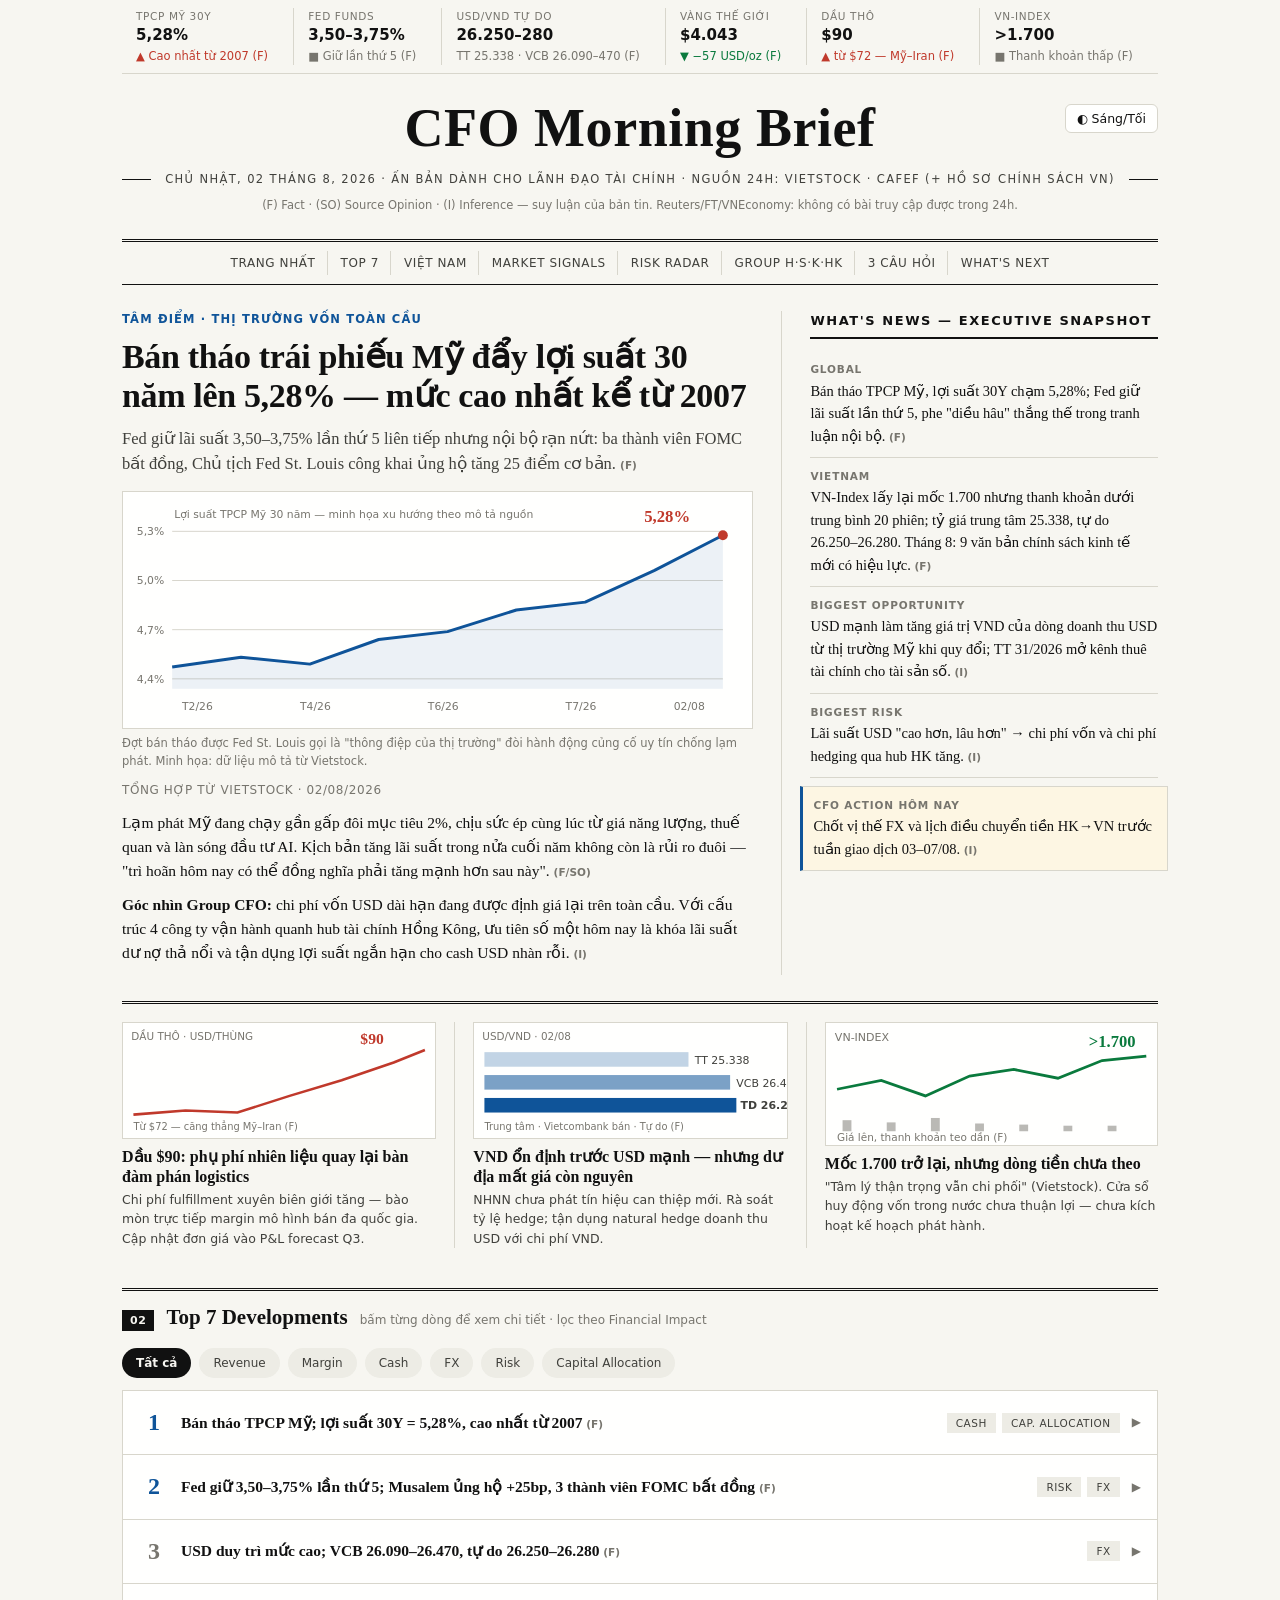
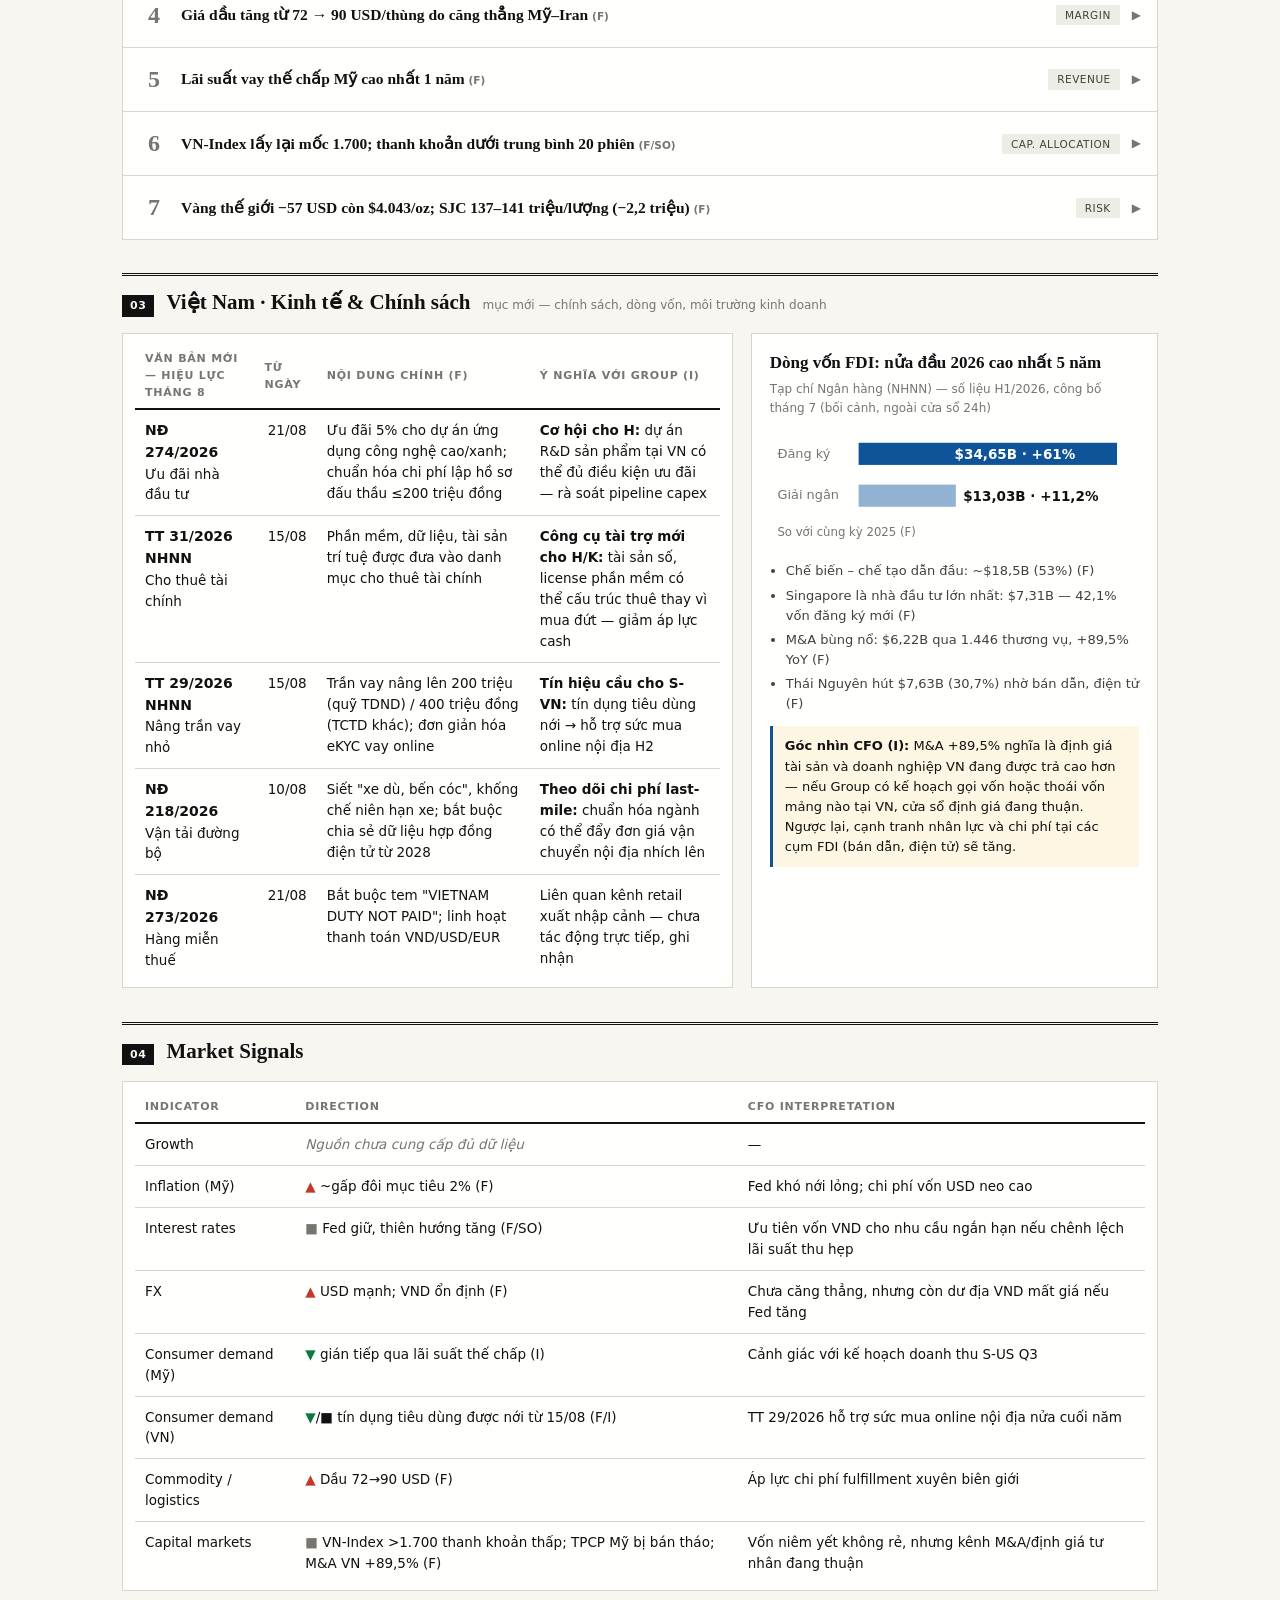
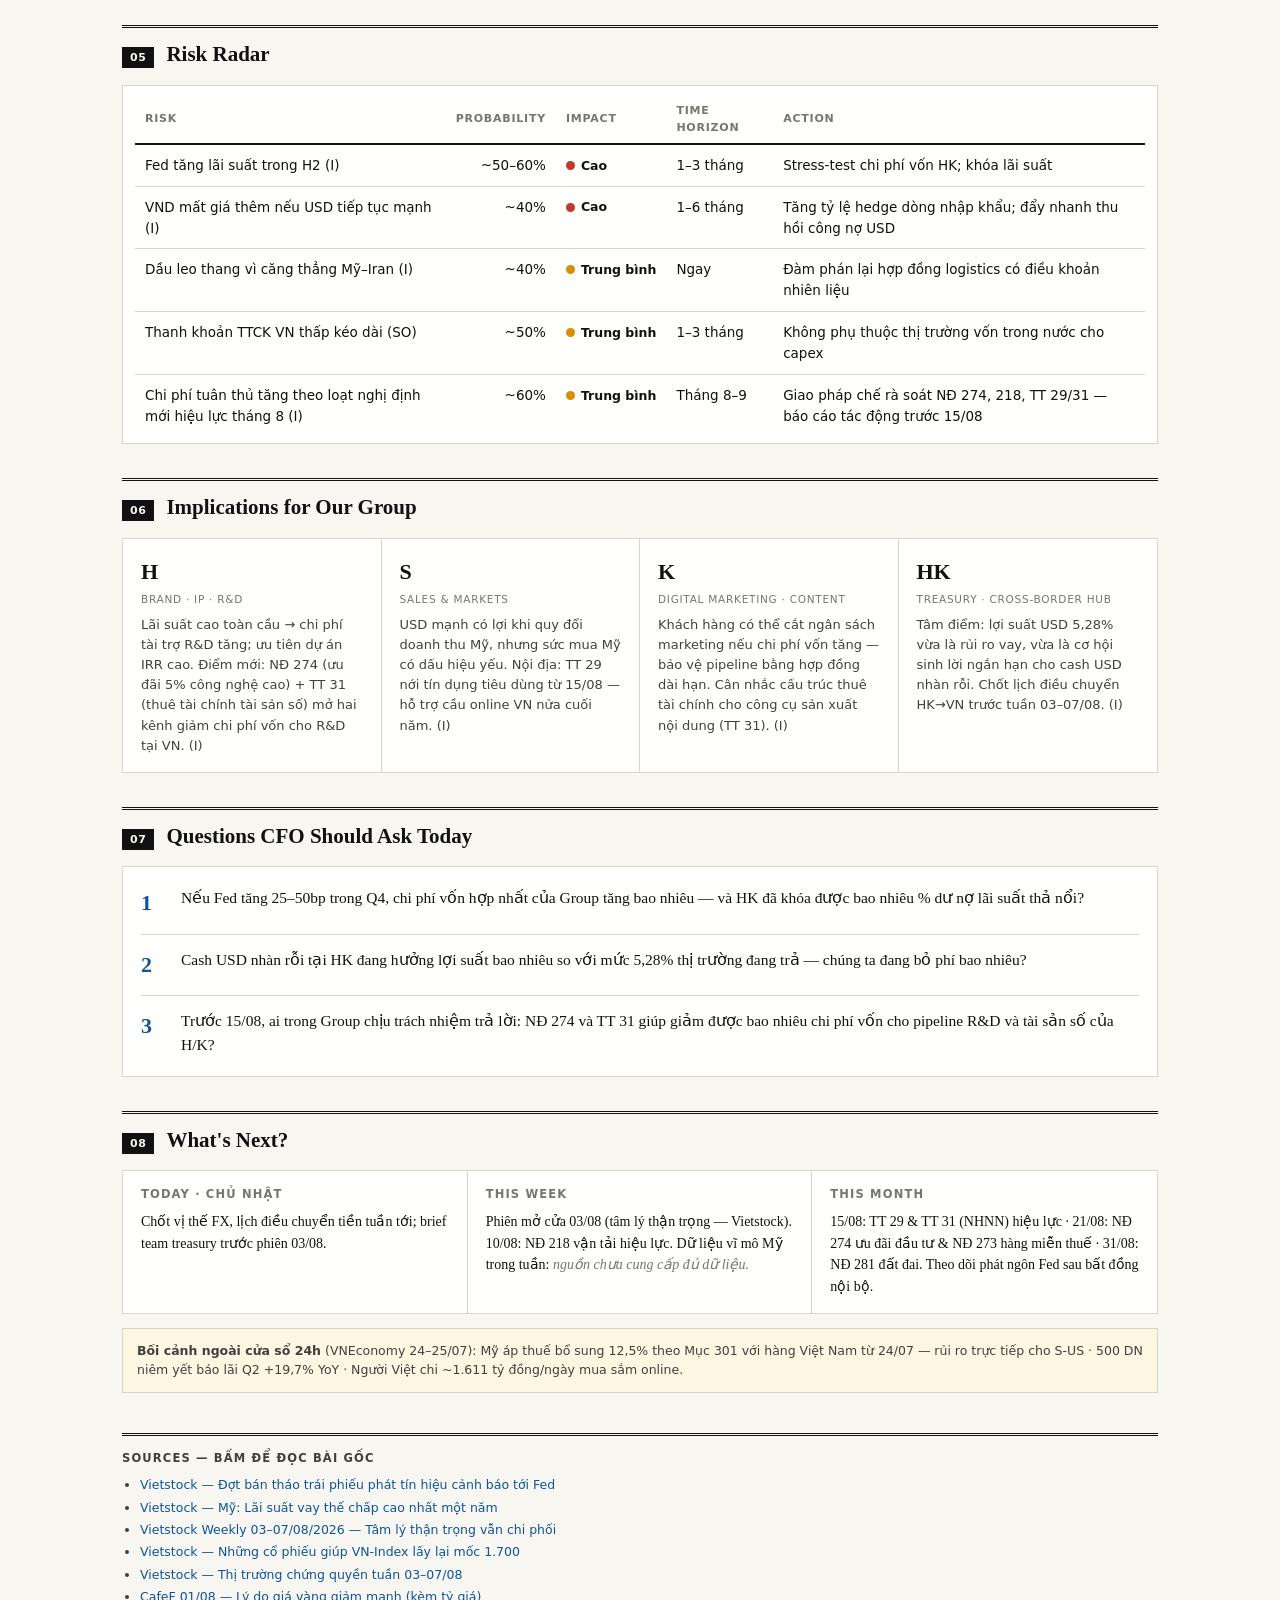
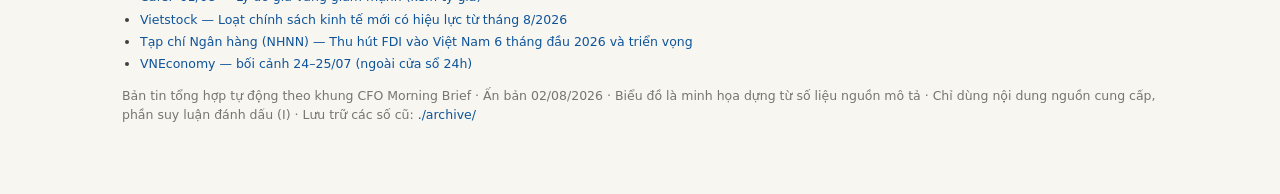
==== index.html @ 61eedf5d "Giao dien WSJ + muc Viet Nam Kinh te & Chinh sach Co-Authored-By: Claude Fable 5 <noreply@anthropic." ====
<!DOCTYPE html>
<html lang="vi">
<head>
<meta charset="UTF-8">
<meta name="viewport" content="width=device-width, initial-scale=1.0">
<title>CFO Morning Brief – 02/08/2026</title>
<style>
  :root {
    color-scheme: light;
    --paper: #f7f6f1;
    --surface: #fffffe;
    --ink: #111111;
    --ink-2: #40403c;
    --muted: #77756e;
    --hair: #d8d6cc;
    --rule: #111111;
    --accent: #0f5499;
    --up-bad: #c0392b;
    --down-good: #0a7a3d;
    --chip-bg: #edecE5;
    --warn-bg: #fdf6e3;
  }
  :root[data-theme="dark"] {
    color-scheme: dark;
    --paper: #121210;
    --surface: #1c1c1a;
    --ink: #f4f3ee;
    --ink-2: #c9c7bd;
    --muted: #8f8d84;
    --hair: #33322d;
    --rule: #e8e6de;
    --accent: #5da3e0;
    --up-bad: #e07868;
    --down-good: #4fbf7f;
    --chip-bg: #262622;
    --warn-bg: #262115;
  }
  @media (prefers-color-scheme: dark) {
    :root:not([data-theme="light"]) {
      color-scheme: dark;
      --paper: #121210; --surface: #1c1c1a; --ink: #f4f3ee; --ink-2: #c9c7bd;
      --muted: #8f8d84; --hair: #33322d; --rule: #e8e6de; --accent: #5da3e0;
      --up-bad: #e07868; --down-good: #4fbf7f; --chip-bg: #262622; --warn-bg: #262115;
    }
  }
  * { box-sizing: border-box; margin: 0; padding: 0; }
  body { font-family: Georgia, "Times New Roman", serif; background: var(--paper); color: var(--ink); line-height: 1.55; font-size: 16px; }
  .wrap { max-width: 1080px; margin: 0 auto; padding: 0 22px 70px; }
  a { color: var(--accent); }

  /* ===== Ticker strip ===== */
  .ticker { display: flex; gap: 0; overflow-x: auto; border-bottom: 1px solid var(--hair); padding: 8px 0; font-family: system-ui, sans-serif; }
  .ticker .ti { flex: 1 0 auto; min-width: 128px; padding: 0 14px; border-right: 1px solid var(--hair); }
  .ticker .ti:last-child { border-right: none; }
  .ticker .tk { font-size: 10.5px; text-transform: uppercase; letter-spacing: .06em; color: var(--muted); }
  .ticker .tv { font-size: 15px; font-weight: 700; font-variant-numeric: tabular-nums; }
  .ticker .td { font-size: 11.5px; }
  .ticker .td.bad { color: var(--up-bad); } .ticker .td.good { color: var(--down-good); } .ticker .td.flat { color: var(--muted); }

  /* ===== Masthead ===== */
  .masthead { text-align: center; padding: 26px 0 12px; position: relative; }
  .masthead h1 { font-size: clamp(34px, 6vw, 54px); font-weight: 700; letter-spacing: .01em; line-height: 1.05; }
  .masthead .dateline { display: flex; align-items: center; gap: 14px; margin-top: 14px; font-family: system-ui, sans-serif; font-size: 11.5px; text-transform: uppercase; letter-spacing: .12em; color: var(--ink-2); }
  .masthead .dateline::before, .masthead .dateline::after { content: ""; flex: 1; border-top: 1px solid var(--rule); }
  .theme-btn { position: absolute; right: 0; top: 30px; border: 1px solid var(--hair); background: var(--surface); color: var(--ink); border-radius: 6px; padding: 6px 11px; font-size: 12.5px; cursor: pointer; font-family: system-ui, sans-serif; }
  .legend { text-align: center; font-family: system-ui, sans-serif; font-size: 11.5px; color: var(--muted); padding: 8px 0 0; }

  nav.toc { display: flex; gap: 2px; flex-wrap: wrap; justify-content: center; margin: 12px 0 0; position: sticky; top: 0; background: var(--paper); padding: 9px 0; z-index: 9; border-top: 3px double var(--rule); border-bottom: 1px solid var(--rule); font-family: system-ui, sans-serif; }
  nav.toc a { text-decoration: none; color: var(--ink-2); font-size: 12px; text-transform: uppercase; letter-spacing: .05em; padding: 3px 11px; border-right: 1px solid var(--hair); }
  nav.toc a:last-child { border-right: none; }
  nav.toc a:hover { color: var(--accent); }

  /* ===== Front page grid ===== */
  .front { display: grid; grid-template-columns: 1.9fr 1fr; gap: 0 28px; padding: 26px 0 8px; }
  .front .lead { padding-right: 28px; border-right: 1px solid var(--hair); }
  @media (max-width: 760px) { .front { grid-template-columns: 1fr; } .front .lead { padding-right: 0; border-right: none; border-bottom: 1px solid var(--hair); padding-bottom: 20px; margin-bottom: 20px; } }

  .kicker { font-family: system-ui, sans-serif; font-size: 11.5px; font-weight: 700; text-transform: uppercase; letter-spacing: .1em; color: var(--accent); margin-bottom: 8px; }
  .lead h2.head { font-size: clamp(24px, 3.4vw, 34px); line-height: 1.16; font-weight: 700; letter-spacing: -0.01em; margin-bottom: 10px; }
  .lead .deck { font-size: 16.5px; color: var(--ink-2); margin-bottom: 14px; }
  .figure { margin: 6px 0 10px; }
  .figure svg { width: 100%; height: auto; display: block; border: 1px solid var(--hair); background: var(--surface); }
  .figure figcaption { font-family: system-ui, sans-serif; font-size: 11.5px; color: var(--muted); padding-top: 6px; }
  .byline { font-family: system-ui, sans-serif; font-size: 12px; color: var(--muted); margin-bottom: 12px; text-transform: uppercase; letter-spacing: .05em; }
  .lead p.body { margin-bottom: 10px; font-size: 15.5px; }
  .facttag { font-family: system-ui, sans-serif; font-size: 10.5px; font-weight: 700; color: var(--muted); }

  /* What's News rail */
  .rail h3.railhead { font-family: system-ui, sans-serif; font-size: 13px; font-weight: 800; text-transform: uppercase; letter-spacing: .12em; border-bottom: 2px solid var(--rule); padding-bottom: 6px; margin-bottom: 12px; }
  .wn { padding: 10px 0; border-bottom: 1px solid var(--hair); font-size: 14.5px; }
  .wn:last-child { border-bottom: none; }
  .wn .wl { font-family: system-ui, sans-serif; font-size: 10.5px; font-weight: 700; text-transform: uppercase; letter-spacing: .08em; color: var(--muted); display: block; margin-bottom: 2px; }
  .wn.action { background: var(--warn-bg); margin: 8px -10px 0; padding: 10px; border: 1px solid var(--hair); border-left: 3px solid var(--accent); }

  /* photo feature row */
  .featurerow { display: grid; grid-template-columns: repeat(auto-fit, minmax(220px, 1fr)); gap: 18px; padding: 18px 0 6px; border-top: 3px double var(--rule); margin-top: 18px; }
  .feat { border-right: 1px solid var(--hair); padding-right: 18px; }
  .feat:last-child { border-right: none; padding-right: 0; }
  .feat svg { width: 100%; height: auto; display: block; border: 1px solid var(--hair); background: var(--surface); }
  .feat h4 { font-size: 16px; margin: 8px 0 3px; line-height: 1.25; }
  .feat p { font-family: system-ui, sans-serif; font-size: 12.5px; color: var(--ink-2); }
  @media (max-width: 760px) { .feat { border-right: none; padding-right: 0; border-bottom: 1px solid var(--hair); padding-bottom: 14px; } }

  /* ===== Sections ===== */
  section.sec { margin-top: 34px; }
  .sechead { display: flex; align-items: baseline; gap: 12px; border-top: 3px double var(--rule); padding-top: 10px; margin-bottom: 14px; }
  .sechead h2 { font-size: 21px; font-weight: 700; }
  .sechead .secno { font-family: system-ui, sans-serif; font-size: 11px; font-weight: 700; color: var(--paper); background: var(--ink); padding: 2px 8px; letter-spacing: .05em; }
  .sechead .note { font-family: system-ui, sans-serif; font-size: 12px; color: var(--muted); }

  .card { background: var(--surface); border: 1px solid var(--hair); padding: 4px 14px; }
  table { width: 100%; border-collapse: collapse; font-size: 13.5px; font-family: system-ui, sans-serif; }
  th { text-align: left; font-size: 11px; text-transform: uppercase; letter-spacing: .07em; color: var(--muted); font-weight: 700; padding: 10px 10px 7px; border-bottom: 2px solid var(--rule); }
  td { padding: 10px; border-bottom: 1px solid var(--hair); vertical-align: top; }
  tr:last-child td { border-bottom: none; }
  td.num { text-align: right; font-variant-numeric: tabular-nums; }
  td b.vb { font-size: 14px; }
  .dir { font-weight: 700; } .dir.up { color: var(--up-bad); } .dir.down { color: var(--down-good); } .dir.flat { color: var(--muted); }
  .impact { display: inline-flex; align-items: center; gap: 6px; font-weight: 600; font-size: 12.5px; white-space: nowrap; }
  .impact .dot { width: 9px; height: 9px; border-radius: 50%; }
  .impact.high .dot { background: var(--up-bad); } .impact.med .dot { background: #d98e04; }
  .missing { color: var(--muted); font-style: italic; }

  /* chips + accordion */
  .chips { display: flex; gap: 8px; flex-wrap: wrap; margin-bottom: 12px; font-family: system-ui, sans-serif; }
  .chip { font-size: 12px; padding: 5px 13px; border-radius: 999px; cursor: pointer; background: var(--chip-bg); color: var(--ink-2); border: 1px solid transparent; user-select: none; }
  .chip:hover { border-color: var(--muted); }
  .chip.active { background: var(--ink); color: var(--paper); font-weight: 700; }
  .dev { background: var(--surface); border: 1px solid var(--hair); margin-bottom: -1px; }
  .dev-head { display: flex; align-items: center; gap: 12px; padding: 13px 16px; cursor: pointer; }
  .dev-head:hover { background: var(--chip-bg); }
  .dev .pri { font-family: Georgia, serif; flex: 0 0 30px; font-size: 24px; font-weight: 700; color: var(--muted); text-align: center; }
  .dev[data-p="1"] .pri, .dev[data-p="2"] .pri { color: var(--accent); }
  .dev .t { flex: 1; font-size: 15.5px; font-weight: 700; line-height: 1.3; }
  .dev .tags { display: flex; gap: 6px; flex-wrap: wrap; font-family: system-ui, sans-serif; }
  .tag { font-size: 10.5px; text-transform: uppercase; letter-spacing: .05em; padding: 2px 9px; background: var(--chip-bg); color: var(--ink-2); white-space: nowrap; }
  .dev .arrow { color: var(--muted); font-size: 12px; transition: transform .18s; font-family: system-ui, sans-serif; }
  .dev.open .arrow { transform: rotate(90deg); }
  .dev-body { display: none; padding: 2px 18px 16px 58px; }
  .dev.open .dev-body { display: block; }
  .dev-body dl { display: grid; grid-template-columns: 130px 1fr; gap: 7px 12px; font-size: 13.5px; font-family: system-ui, sans-serif; }
  .dev-body dt { color: var(--muted); font-weight: 700; font-size: 11px; text-transform: uppercase; letter-spacing: .05em; padding-top: 2px; }
  .dev.hidden { display: none; }

  /* Vietnam focus */
  .vnGrid { display: grid; grid-template-columns: 1.5fr 1fr; gap: 18px; }
  @media (max-width: 820px) { .vnGrid { grid-template-columns: 1fr; } }
  .fdi { background: var(--surface); border: 1px solid var(--hair); padding: 16px 18px; }
  .fdi h3 { font-size: 17px; margin-bottom: 4px; }
  .fdi .sub { font-family: system-ui, sans-serif; font-size: 12px; color: var(--muted); margin-bottom: 10px; }
  .fdi .big { display: flex; gap: 22px; margin: 10px 0 4px; }
  .fdi .big .n { font-size: 26px; font-weight: 700; font-variant-numeric: tabular-nums; }
  .fdi .big .l { font-family: system-ui, sans-serif; font-size: 11px; text-transform: uppercase; letter-spacing: .06em; color: var(--muted); }
  .fdi .big .pct { font-family: system-ui, sans-serif; font-size: 12px; font-weight: 700; color: var(--down-good); }
  .fdi ul { font-family: system-ui, sans-serif; font-size: 13px; color: var(--ink-2); margin: 8px 0 0 16px; }
  .fdi li { margin: 4px 0; }
  .fdi .cfoline { font-family: system-ui, sans-serif; font-size: 13px; margin-top: 12px; padding: 10px 12px; background: var(--warn-bg); border-left: 3px solid var(--accent); }

  /* group cards */
  .grid4 { display: grid; grid-template-columns: repeat(auto-fit, minmax(215px, 1fr)); gap: 0; border: 1px solid var(--hair); background: var(--surface); }
  .gcard { padding: 16px 18px; border-right: 1px solid var(--hair); }
  .gcard:last-child { border-right: none; }
  @media (max-width: 900px) { .gcard { border-right: none; border-bottom: 1px solid var(--hair); } .gcard:last-child { border-bottom: none; } }
  .gcard h3 { font-size: 22px; }
  .gcard .role { font-family: system-ui, sans-serif; font-size: 10.5px; text-transform: uppercase; letter-spacing: .07em; color: var(--muted); display: block; margin: 2px 0 8px; }
  .gcard p { font-family: system-ui, sans-serif; font-size: 13px; color: var(--ink-2); }

  .q { display: flex; gap: 14px; padding: 13px 0; border-bottom: 1px solid var(--hair); font-size: 15.5px; }
  .q:last-child { border-bottom: none; }
  .q .qn { font-family: Georgia, serif; flex: 0 0 26px; font-size: 22px; font-weight: 700; color: var(--accent); }

  .next { display: grid; grid-template-columns: repeat(auto-fit, minmax(230px, 1fr)); gap: 0; border: 1px solid var(--hair); background: var(--surface); }
  .next > div { padding: 15px 18px; border-right: 1px solid var(--hair); }
  .next > div:last-child { border-right: none; }
  @media (max-width: 800px) { .next > div { border-right: none; border-bottom: 1px solid var(--hair); } .next > div:last-child { border-bottom: none; } }
  .next h3 { font-family: system-ui, sans-serif; font-size: 11.5px; text-transform: uppercase; letter-spacing: .1em; color: var(--muted); margin-bottom: 7px; }
  .next p { font-size: 14px; }

  footer { margin-top: 40px; padding-top: 14px; border-top: 3px double var(--rule); font-family: system-ui, sans-serif; font-size: 12.5px; color: var(--ink-2); }
  footer h4 { font-size: 11.5px; text-transform: uppercase; letter-spacing: .1em; margin-bottom: 8px; }
  footer li { margin: 3px 0 3px 18px; }
  footer a { text-decoration: none; }
  footer a:hover { text-decoration: underline; }
</style>
</head>
<body>
<div class="wrap">

<!-- Market data strip -->
<div class="ticker">
  <div class="ti"><div class="tk">TPCP Mỹ 30Y</div><div class="tv">5,28%</div><div class="td bad">▲ Cao nhất từ 2007 (F)</div></div>
  <div class="ti"><div class="tk">Fed Funds</div><div class="tv">3,50–3,75%</div><div class="td flat">■ Giữ lần thứ 5 (F)</div></div>
  <div class="ti"><div class="tk">USD/VND tự do</div><div class="tv">26.250–280</div><div class="td flat">TT 25.338 · VCB 26.090–470 (F)</div></div>
  <div class="ti"><div class="tk">Vàng thế giới</div><div class="tv">$4.043</div><div class="td good">▼ −57 USD/oz (F)</div></div>
  <div class="ti"><div class="tk">Dầu thô</div><div class="tv">$90</div><div class="td bad">▲ từ $72 — Mỹ–Iran (F)</div></div>
  <div class="ti"><div class="tk">VN-Index</div><div class="tv">&gt;1.700</div><div class="td flat">■ Thanh khoản thấp (F)</div></div>
</div>

<header class="masthead">
  <h1>CFO Morning Brief</h1>
  <div class="dateline">Chủ nhật, 02 tháng 8, 2026 · Ấn bản dành cho lãnh đạo tài chính · Nguồn 24h: Vietstock · CafeF (+ hồ sơ chính sách VN)</div>
  <button class="theme-btn" id="themeBtn">◐ Sáng/Tối</button>
  <div class="legend">(F) Fact · (SO) Source Opinion · (I) Inference — suy luận của bản tin. Reuters/FT/VNEconomy: không có bài truy cập được trong 24h.</div>
</header>

<nav class="toc">
  <a href="#front">Trang nhất</a>
  <a href="#dev">Top 7</a>
  <a href="#vietnam">Việt Nam</a>
  <a href="#signals">Market Signals</a>
  <a href="#risk">Risk Radar</a>
  <a href="#group">Group H·S·K·HK</a>
  <a href="#questions">3 Câu hỏi</a>
  <a href="#next">What's Next</a>
</nav>

<!-- ===== FRONT PAGE ===== -->
<div class="front" id="front">
  <div class="lead">
    <div class="kicker">Tâm điểm · Thị trường vốn toàn cầu</div>
    <h2 class="head">Bán tháo trái phiếu Mỹ đẩy lợi suất 30 năm lên 5,28% — mức cao nhất kể từ 2007</h2>
    <div class="deck">Fed giữ lãi suất 3,50–3,75% lần thứ 5 liên tiếp nhưng nội bộ rạn nứt: ba thành viên FOMC bất đồng, Chủ tịch Fed St. Louis công khai ủng hộ tăng 25 điểm cơ bản. <span class="facttag">(F)</span></div>
    <figure class="figure">
      <svg viewBox="0 0 640 240" role="img" aria-label="Lợi suất trái phiếu chính phủ Mỹ kỳ hạn 30 năm tăng lên 5,28%">
        <rect width="640" height="240" fill="none"/>
        <g stroke="#d8d6cc" stroke-width="1">
          <line x1="50" y1="40" x2="610" y2="40"/><line x1="50" y1="90" x2="610" y2="90"/>
          <line x1="50" y1="140" x2="610" y2="140"/><line x1="50" y1="190" x2="610" y2="190"/>
        </g>
        <g font-family="system-ui" font-size="11" fill="#77756e">
          <text x="14" y="44">5,3%</text><text x="14" y="94">5,0%</text><text x="14" y="144">4,7%</text><text x="14" y="194">4,4%</text>
          <text x="60" y="222">T2/26</text><text x="180" y="222">T4/26</text><text x="310" y="222">T6/26</text><text x="450" y="222">T7/26</text><text x="560" y="222">02/08</text>
        </g>
        <path d="M50,178 L120,168 L190,175 L260,150 L330,142 L400,120 L470,112 L540,80 L610,44" fill="none" stroke="#0f5499" stroke-width="3" stroke-linejoin="round"/>
        <path d="M50,178 L120,168 L190,175 L260,150 L330,142 L400,120 L470,112 L540,80 L610,44 L610,200 L50,200 Z" fill="#0f5499" opacity="0.08"/>
        <circle cx="610" cy="44" r="5" fill="#c0392b"/>
        <text x="530" y="30" font-family="Georgia" font-size="17" font-weight="bold" fill="#c0392b">5,28%</text>
        <text x="52" y="26" font-family="system-ui" font-size="11" fill="#77756e">Lợi suất TPCP Mỹ 30 năm — minh họa xu hướng theo mô tả nguồn</text>
      </svg>
      <figcaption>Đợt bán tháo được Fed St. Louis gọi là "thông điệp của thị trường" đòi hành động củng cố uy tín chống lạm phát. Minh họa: dữ liệu mô tả từ Vietstock.</figcaption>
    </figure>
    <div class="byline">Tổng hợp từ Vietstock · 02/08/2026</div>
    <p class="body">Lạm phát Mỹ đang chạy gần gấp đôi mục tiêu 2%, chịu sức ép cùng lúc từ giá năng lượng, thuế quan và làn sóng đầu tư AI. Kịch bản tăng lãi suất trong nửa cuối năm không còn là rủi ro đuôi — "trì hoãn hôm nay có thể đồng nghĩa phải tăng mạnh hơn sau này". <span class="facttag">(F/SO)</span></p>
    <p class="body"><strong>Góc nhìn Group CFO:</strong> chi phí vốn USD dài hạn đang được định giá lại trên toàn cầu. Với cấu trúc 4 công ty vận hành quanh hub tài chính Hồng Kông, ưu tiên số một hôm nay là khóa lãi suất dư nợ thả nổi và tận dụng lợi suất ngắn hạn cho cash USD nhàn rỗi. <span class="facttag">(I)</span></p>
  </div>

  <aside class="rail">
    <h3 class="railhead">What's News — Executive Snapshot</h3>
    <div class="wn"><span class="wl">Global</span>Bán tháo TPCP Mỹ, lợi suất 30Y chạm 5,28%; Fed giữ lãi suất lần thứ 5, phe "diều hâu" thắng thế trong tranh luận nội bộ. <span class="facttag">(F)</span></div>
    <div class="wn"><span class="wl">Vietnam</span>VN-Index lấy lại mốc 1.700 nhưng thanh khoản dưới trung bình 20 phiên; tỷ giá trung tâm 25.338, tự do 26.250–26.280. Tháng 8: 9 văn bản chính sách kinh tế mới có hiệu lực. <span class="facttag">(F)</span></div>
    <div class="wn"><span class="wl">Biggest Opportunity</span>USD mạnh làm tăng giá trị VND của dòng doanh thu USD từ thị trường Mỹ khi quy đổi; TT 31/2026 mở kênh thuê tài chính cho tài sản số. <span class="facttag">(I)</span></div>
    <div class="wn"><span class="wl">Biggest Risk</span>Lãi suất USD "cao hơn, lâu hơn" → chi phí vốn và chi phí hedging qua hub HK tăng. <span class="facttag">(I)</span></div>
    <div class="wn action"><span class="wl">CFO Action hôm nay</span>Chốt vị thế FX và lịch điều chuyển tiền HK→VN trước tuần giao dịch 03–07/08. <span class="facttag">(I)</span></div>
  </aside>
</div>

<!-- Feature row -->
<div class="featurerow">
  <div class="feat">
    <svg viewBox="0 0 300 110" role="img" aria-label="Giá dầu tăng từ 72 lên 90 USD một thùng">
      <g font-family="system-ui" font-size="10" fill="#77756e"><text x="8" y="16">DẦU THÔ · USD/THÙNG</text></g>
      <path d="M10,88 L60,84 L110,86 L160,70 L210,55 L260,38 L290,26" fill="none" stroke="#c0392b" stroke-width="2.5"/>
      <text x="228" y="20" font-family="Georgia" font-size="15" font-weight="bold" fill="#c0392b">$90</text>
      <text x="10" y="103" font-family="system-ui" font-size="9.5" fill="#77756e">Từ $72 — căng thẳng Mỹ–Iran (F)</text>
    </svg>
    <h4>Dầu $90: phụ phí nhiên liệu quay lại bàn đàm phán logistics</h4>
    <p>Chi phí fulfillment xuyên biên giới tăng — bào mòn trực tiếp margin mô hình bán đa quốc gia. Cập nhật đơn giá vào P&amp;L forecast Q3.</p>
  </div>
  <div class="feat">
    <svg viewBox="0 0 300 110" role="img" aria-label="Tỷ giá USD/VND các mức ngày 02/08">
      <g font-family="system-ui" font-size="10" fill="#77756e"><text x="8" y="16">USD/VND · 02/08</text></g>
      <g font-family="system-ui" font-size="10.5" fill="#40403c">
        <rect x="10" y="28" width="196" height="14" fill="#0f5499" opacity=".25"/><text x="212" y="39">TT 25.338</text>
        <rect x="10" y="50" width="236" height="14" fill="#0f5499" opacity=".55"/><text x="252" y="61">VCB 26.470</text>
        <rect x="10" y="72" width="242" height="14" fill="#0f5499"/><text x="256" y="83" font-weight="bold">TD 26.280</text>
      </g>
      <text x="10" y="103" font-family="system-ui" font-size="9.5" fill="#77756e">Trung tâm · Vietcombank bán · Tự do (F)</text>
    </svg>
    <h4>VND ổn định trước USD mạnh — nhưng dư địa mất giá còn nguyên</h4>
    <p>NHNN chưa phát tín hiệu can thiệp mới. Rà soát tỷ lệ hedge; tận dụng natural hedge doanh thu USD với chi phí VND.</p>
  </div>
  <div class="feat">
    <svg viewBox="0 0 300 110" role="img" aria-label="VN-Index vượt 1700 điểm thanh khoản thấp">
      <g font-family="system-ui" font-size="10" fill="#77756e"><text x="8" y="16">VN-INDEX</text></g>
      <path d="M10,60 L50,52 L90,66 L130,48 L170,42 L210,50 L250,34 L290,30" fill="none" stroke="#0a7a3d" stroke-width="2.5"/>
      <g fill="#77756e" opacity=".5"><rect x="15" y="88" width="8" height="10"/><rect x="55" y="90" width="8" height="8"/><rect x="95" y="86" width="8" height="12"/><rect x="135" y="91" width="8" height="7"/><rect x="175" y="92" width="8" height="6"/><rect x="215" y="93" width="8" height="5"/><rect x="255" y="93" width="8" height="5"/></g>
      <text x="238" y="22" font-family="Georgia" font-size="15" font-weight="bold" fill="#0a7a3d">&gt;1.700</text>
      <text x="10" y="107" font-family="system-ui" font-size="9.5" fill="#77756e">Giá lên, thanh khoản teo dần (F)</text>
    </svg>
    <h4>Mốc 1.700 trở lại, nhưng dòng tiền chưa theo</h4>
    <p>"Tâm lý thận trọng vẫn chi phối" (Vietstock). Cửa sổ huy động vốn trong nước chưa thuận lợi — chưa kích hoạt kế hoạch phát hành.</p>
  </div>
</div>

<!-- ===== TOP 7 ===== -->
<section class="sec" id="dev">
  <div class="sechead"><span class="secno">02</span><h2>Top 7 Developments</h2><span class="note">bấm từng dòng để xem chi tiết · lọc theo Financial Impact</span></div>
  <div class="chips" id="chips">
    <span class="chip active" data-f="all">Tất cả</span>
    <span class="chip" data-f="Revenue">Revenue</span>
    <span class="chip" data-f="Margin">Margin</span>
    <span class="chip" data-f="Cash">Cash</span>
    <span class="chip" data-f="FX">FX</span>
    <span class="chip" data-f="Risk">Risk</span>
    <span class="chip" data-f="CapAlloc">Capital Allocation</span>
  </div>

  <div class="dev" data-p="1" data-f="Cash CapAlloc">
    <div class="dev-head"><div class="pri">1</div><div class="t">Bán tháo TPCP Mỹ; lợi suất 30Y = 5,28%, cao nhất từ 2007 <span class="facttag">(F)</span></div><div class="tags"><span class="tag">Cash</span><span class="tag">Cap. Allocation</span></div><span class="arrow">▶</span></div>
    <div class="dev-body"><dl>
      <dt>Why it matters</dt><dd>Chi phí vốn USD dài hạn tăng trên toàn cầu; Musalem (Fed St. Louis) coi đây là "thông điệp của thị trường" đòi Fed hành động củng cố uy tín chống lạm phát.</dd>
      <dt>Chi tiết</dt><dd>Lạm phát Mỹ gần gấp đôi mục tiêu 2%; áp lực từ năng lượng, thuế quan và đầu tư AI. (F/SO)</dd>
      <dt>CFO Action</dt><dd>Hoãn vay USD dài hạn; khóa lãi suất các khoản vay hiện hữu qua hub HK.</dd>
      <dt>Nguồn</dt><dd><a href="https://vietstock.vn/2026/08/dot-ban-thao-trai-phieu-phat-tin-hieu-canh-bao-toi-fed-773-1475411.htm" target="_blank" rel="noopener">Vietstock — Đợt bán tháo trái phiếu phát tín hiệu cảnh báo tới Fed</a></dd>
    </dl></div>
  </div>

  <div class="dev" data-p="2" data-f="Risk FX">
    <div class="dev-head"><div class="pri">2</div><div class="t">Fed giữ 3,50–3,75% lần thứ 5; Musalem ủng hộ +25bp, 3 thành viên FOMC bất đồng <span class="facttag">(F)</span></div><div class="tags"><span class="tag">Risk</span><span class="tag">FX</span></div><span class="arrow">▶</span></div>
    <div class="dev-body"><dl>
      <dt>Why it matters</dt><dd>Kịch bản tăng lãi suất trong H2 là thực tế, không còn là rủi ro đuôi — trì hoãn hôm nay có thể đồng nghĩa tăng mạnh hơn sau này (SO).</dd>
      <dt>CFO Action</dt><dd>Cập nhật kịch bản lãi suất trong forecast H2; stress-test chi phí vốn hợp nhất.</dd>
      <dt>Nguồn</dt><dd><a href="https://vietstock.vn/2026/08/dot-ban-thao-trai-phieu-phat-tin-hieu-canh-bao-toi-fed-773-1475411.htm" target="_blank" rel="noopener">Vietstock</a></dd>
    </dl></div>
  </div>

  <div class="dev" data-p="3" data-f="FX">
    <div class="dev-head"><div class="pri">3</div><div class="t">USD duy trì mức cao; VCB 26.090–26.470, tự do 26.250–26.280 <span class="facttag">(F)</span></div><div class="tags"><span class="tag">FX</span></div><span class="arrow">▶</span></div>
    <div class="dev-body"><dl>
      <dt>Why it matters</dt><dd>Ảnh hưởng trực tiếp giá trị hợp đồng ký qua HK và COGS nhập khẩu; tỷ giá trung tâm 25.338 không đổi — NHNN chưa phát tín hiệu can thiệp mới.</dd>
      <dt>CFO Action</dt><dd>Rà soát tỷ lệ hedging; tận dụng natural hedge giữa doanh thu USD (S-US) và chi phí VND.</dd>
      <dt>Nguồn</dt><dd><a href="https://cafef.vn/ly-do-gia-vang-giam-manh-188260801095311459.chn" target="_blank" rel="noopener">CafeF 01/08 — Lý do giá vàng giảm mạnh</a></dd>
    </dl></div>
  </div>

  <div class="dev" data-p="4" data-f="Margin">
    <div class="dev-head"><div class="pri">4</div><div class="t">Giá dầu tăng từ 72 → 90 USD/thùng do căng thẳng Mỹ–Iran <span class="facttag">(F)</span></div><div class="tags"><span class="tag">Margin</span></div><span class="arrow">▶</span></div>
    <div class="dev-body"><dl>
      <dt>Why it matters</dt><dd>Chi phí logistics xuyên biên giới tăng — trực tiếp bào mòn margin của mô hình bán hàng đa quốc gia.</dd>
      <dt>CFO Action</dt><dd>Cập nhật đơn giá vận chuyển vào P&amp;L forecast Q3; đàm phán điều khoản phụ phí nhiên liệu.</dd>
      <dt>Nguồn</dt><dd><a href="https://vietstock.vn/2026/08/dot-ban-thao-trai-phieu-phat-tin-hieu-canh-bao-toi-fed-773-1475411.htm" target="_blank" rel="noopener">Vietstock</a></dd>
    </dl></div>
  </div>

  <div class="dev" data-p="5" data-f="Revenue">
    <div class="dev-head"><div class="pri">5</div><div class="t">Lãi suất vay thế chấp Mỹ cao nhất 1 năm <span class="facttag">(F)</span></div><div class="tags"><span class="tag">Revenue</span></div><span class="arrow">▶</span></div>
    <div class="dev-body"><dl>
      <dt>Why it matters</dt><dd>Leading indicator cho sức mua người tiêu dùng Mỹ — thị trường doanh thu chủ lực của S-US (I).</dd>
      <dt>CFO Action</dt><dd>Theo dõi conversion rate và AOV thị trường Mỹ ngay trong tuần này.</dd>
      <dt>Nguồn</dt><dd><a href="https://vietstock.vn/2026/08/my-lai-suat-vay-the-chap-tang-vot-len-muc-cao-nhat-trong-mot-nam-772-1475398.htm" target="_blank" rel="noopener">Vietstock — Lãi suất vay thế chấp Mỹ cao nhất một năm</a></dd>
    </dl></div>
  </div>

  <div class="dev" data-p="6" data-f="CapAlloc">
    <div class="dev-head"><div class="pri">6</div><div class="t">VN-Index lấy lại mốc 1.700; thanh khoản dưới trung bình 20 phiên <span class="facttag">(F/SO)</span></div><div class="tags"><span class="tag">Cap. Allocation</span></div><span class="arrow">▶</span></div>
    <div class="dev-body"><dl>
      <dt>Why it matters</dt><dd>Cửa sổ huy động vốn trong nước chưa thuận lợi; phiên 31/07 chịu chốt lời, khối ngoại bán ròng phiên cuối tuần (mua ròng nhẹ cả tuần ở chứng quyền).</dd>
      <dt>CFO Action</dt><dd>Chưa kích hoạt kế hoạch huy động vốn / thoái vốn trong nước.</dd>
      <dt>Nguồn</dt><dd><a href="https://vietstock.vn/2026/08/vietstock-weekly-03-07082026-tam-ly-than-trong-van-chi-phoi-1636-1474933.htm" target="_blank" rel="noopener">Vietstock Weekly 03–07/08</a> · <a href="https://vietstock.vn/2026/08/nhung-co-phieu-nao-giup-vn-index-lay-lai-moc-1700-diem-830-1474890.htm" target="_blank" rel="noopener">VN-Index lấy lại mốc 1.700</a></dd>
    </dl></div>
  </div>

  <div class="dev" data-p="7" data-f="Risk">
    <div class="dev-head"><div class="pri">7</div><div class="t">Vàng thế giới −57 USD còn $4.043/oz; SJC 137–141 triệu/lượng (−2,2 triệu) <span class="facttag">(F)</span></div><div class="tags"><span class="tag">Risk</span></div><span class="arrow">▶</span></div>
    <div class="dev-body"><dl>
      <dt>Why it matters</dt><dd>Xác nhận tín hiệu USD mạnh chứ không phải biến động riêng của vàng; chênh lệch trong nước–thế giới ~12 triệu/lượng.</dd>
      <dt>CFO Action</dt><dd>Không dùng vàng làm nơi trú ẩn treasury; giữ kỷ luật quản trị USD/VND.</dd>
      <dt>Nguồn</dt><dd><a href="https://cafef.vn/ly-do-gia-vang-giam-manh-188260801095311459.chn" target="_blank" rel="noopener">CafeF 01/08</a></dd>
    </dl></div>
  </div>
</section>

<!-- ===== VIETNAM FOCUS ===== -->
<section class="sec" id="vietnam">
  <div class="sechead"><span class="secno">03</span><h2>Việt Nam · Kinh tế &amp; Chính sách</h2><span class="note">mục mới — chính sách, dòng vốn, môi trường kinh doanh</span></div>
  <div class="vnGrid">
    <div class="card" style="padding:6px 12px; overflow-x:auto;">
      <table>
        <thead><tr><th>Văn bản mới — hiệu lực tháng 8</th><th>Từ ngày</th><th>Nội dung chính (F)</th><th>Ý nghĩa với Group (I)</th></tr></thead>
        <tbody>
          <tr><td><b class="vb">NĐ 274/2026</b><br>Ưu đãi nhà đầu tư</td><td class="num">21/08</td><td>Ưu đãi 5% cho dự án ứng dụng công nghệ cao/xanh; chuẩn hóa chi phí lập hồ sơ đấu thầu ≤200 triệu đồng</td><td><strong>Cơ hội cho H:</strong> dự án R&amp;D sản phẩm tại VN có thể đủ điều kiện ưu đãi — rà soát pipeline capex</td></tr>
          <tr><td><b class="vb">TT 31/2026 NHNN</b><br>Cho thuê tài chính</td><td class="num">15/08</td><td>Phần mềm, dữ liệu, tài sản trí tuệ được đưa vào danh mục cho thuê tài chính</td><td><strong>Công cụ tài trợ mới cho H/K:</strong> tài sản số, license phần mềm có thể cấu trúc thuê thay vì mua đứt — giảm áp lực cash</td></tr>
          <tr><td><b class="vb">TT 29/2026 NHNN</b><br>Nâng trần vay nhỏ</td><td class="num">15/08</td><td>Trần vay nâng lên 200 triệu (quỹ TDND) / 400 triệu đồng (TCTD khác); đơn giản hóa eKYC vay online</td><td><strong>Tín hiệu cầu cho S-VN:</strong> tín dụng tiêu dùng nới → hỗ trợ sức mua online nội địa H2</td></tr>
          <tr><td><b class="vb">NĐ 218/2026</b><br>Vận tải đường bộ</td><td class="num">10/08</td><td>Siết "xe dù, bến cóc", khống chế niên hạn xe; bắt buộc chia sẻ dữ liệu hợp đồng điện tử từ 2028</td><td><strong>Theo dõi chi phí last-mile:</strong> chuẩn hóa ngành có thể đẩy đơn giá vận chuyển nội địa nhích lên</td></tr>
          <tr><td><b class="vb">NĐ 273/2026</b><br>Hàng miễn thuế</td><td class="num">21/08</td><td>Bắt buộc tem "VIETNAM DUTY NOT PAID"; linh hoạt thanh toán VND/USD/EUR</td><td>Liên quan kênh retail xuất nhập cảnh — chưa tác động trực tiếp, ghi nhận</td></tr>
        </tbody>
      </table>
    </div>
    <div class="fdi">
      <h3>Dòng vốn FDI: nửa đầu 2026 cao nhất 5 năm</h3>
      <div class="sub">Tạp chí Ngân hàng (NHNN) — số liệu H1/2026, công bố tháng 7 (bối cảnh, ngoài cửa sổ 24h)</div>
      <svg viewBox="0 0 300 96" role="img" aria-label="FDI đăng ký 34,65 tỷ USD, giải ngân 13,03 tỷ USD">
        <g font-family="system-ui" font-size="10.5" fill="#77756e">
          <text x="6" y="24">Đăng ký</text><text x="6" y="58">Giải ngân</text>
        </g>
        <rect x="72" y="12" width="210" height="18" fill="#0f5499"/>
        <rect x="72" y="46" width="79" height="18" fill="#0f5499" opacity=".45"/>
        <g font-family="system-ui" font-size="11" font-weight="bold" fill="#111">
          <text x="150" y="25" fill="#fff">$34,65B · +61%</text>
          <text x="157" y="59">$13,03B · +11,2%</text>
        </g>
        <text x="6" y="88" font-family="system-ui" font-size="9.5" fill="#77756e">So với cùng kỳ 2025 (F)</text>
      </svg>
      <ul>
        <li>Chế biến – chế tạo dẫn đầu: ~$18,5B (53%) (F)</li>
        <li>Singapore là nhà đầu tư lớn nhất: $7,31B — 42,1% vốn đăng ký mới (F)</li>
        <li>M&amp;A bùng nổ: $6,22B qua 1.446 thương vụ, +89,5% YoY (F)</li>
        <li>Thái Nguyên hút $7,63B (30,7%) nhờ bán dẫn, điện tử (F)</li>
      </ul>
      <div class="cfoline"><strong>Góc nhìn CFO (I):</strong> M&amp;A +89,5% nghĩa là định giá tài sản và doanh nghiệp VN đang được trả cao hơn — nếu Group có kế hoạch gọi vốn hoặc thoái vốn mảng nào tại VN, cửa sổ định giá đang thuận. Ngược lại, cạnh tranh nhân lực và chi phí tại các cụm FDI (bán dẫn, điện tử) sẽ tăng.</div>
    </div>
  </div>
</section>

<!-- ===== SIGNALS ===== -->
<section class="sec" id="signals">
  <div class="sechead"><span class="secno">04</span><h2>Market Signals</h2></div>
  <div class="card" style="padding:6px 12px; overflow-x:auto;">
    <table>
      <thead><tr><th>Indicator</th><th>Direction</th><th>CFO Interpretation</th></tr></thead>
      <tbody>
        <tr><td>Growth</td><td class="missing">Nguồn chưa cung cấp đủ dữ liệu</td><td>—</td></tr>
        <tr><td>Inflation (Mỹ)</td><td><span class="dir up">▲</span> ~gấp đôi mục tiêu 2% (F)</td><td>Fed khó nới lỏng; chi phí vốn USD neo cao</td></tr>
        <tr><td>Interest rates</td><td><span class="dir flat">■</span> Fed giữ, thiên hướng tăng (F/SO)</td><td>Ưu tiên vốn VND cho nhu cầu ngắn hạn nếu chênh lệch lãi suất thu hẹp</td></tr>
        <tr><td>FX</td><td><span class="dir up">▲</span> USD mạnh; VND ổn định (F)</td><td>Chưa căng thẳng, nhưng còn dư địa VND mất giá nếu Fed tăng</td></tr>
        <tr><td>Consumer demand (Mỹ)</td><td><span class="dir down">▼</span> gián tiếp qua lãi suất thế chấp (I)</td><td>Cảnh giác với kế hoạch doanh thu S-US Q3</td></tr>
        <tr><td>Consumer demand (VN)</td><td><span class="dir down">▼</span>/■ tín dụng tiêu dùng được nới từ 15/08 (F/I)</td><td>TT 29/2026 hỗ trợ sức mua online nội địa nửa cuối năm</td></tr>
        <tr><td>Commodity / logistics</td><td><span class="dir up">▲</span> Dầu 72→90 USD (F)</td><td>Áp lực chi phí fulfillment xuyên biên giới</td></tr>
        <tr><td>Capital markets</td><td><span class="dir flat">■</span> VN-Index &gt;1.700 thanh khoản thấp; TPCP Mỹ bị bán tháo; M&amp;A VN +89,5% (F)</td><td>Vốn niêm yết không rẻ, nhưng kênh M&amp;A/định giá tư nhân đang thuận</td></tr>
      </tbody>
    </table>
  </div>
</section>

<!-- ===== RISK ===== -->
<section class="sec" id="risk">
  <div class="sechead"><span class="secno">05</span><h2>Risk Radar</h2></div>
  <div class="card" style="padding:6px 12px; overflow-x:auto;">
    <table>
      <thead><tr><th>Risk</th><th style="text-align:right">Probability</th><th>Impact</th><th>Time Horizon</th><th>Action</th></tr></thead>
      <tbody>
        <tr><td>Fed tăng lãi suất trong H2 (I)</td><td class="num">~50–60%</td><td><span class="impact high"><span class="dot"></span>Cao</span></td><td>1–3 tháng</td><td>Stress-test chi phí vốn HK; khóa lãi suất</td></tr>
        <tr><td>VND mất giá thêm nếu USD tiếp tục mạnh (I)</td><td class="num">~40%</td><td><span class="impact high"><span class="dot"></span>Cao</span></td><td>1–6 tháng</td><td>Tăng tỷ lệ hedge dòng nhập khẩu; đẩy nhanh thu hồi công nợ USD</td></tr>
        <tr><td>Dầu leo thang vì căng thẳng Mỹ–Iran (I)</td><td class="num">~40%</td><td><span class="impact med"><span class="dot"></span>Trung bình</span></td><td>Ngay</td><td>Đàm phán lại hợp đồng logistics có điều khoản nhiên liệu</td></tr>
        <tr><td>Thanh khoản TTCK VN thấp kéo dài (SO)</td><td class="num">~50%</td><td><span class="impact med"><span class="dot"></span>Trung bình</span></td><td>1–3 tháng</td><td>Không phụ thuộc thị trường vốn trong nước cho capex</td></tr>
        <tr><td>Chi phí tuân thủ tăng theo loạt nghị định mới hiệu lực tháng 8 (I)</td><td class="num">~60%</td><td><span class="impact med"><span class="dot"></span>Trung bình</span></td><td>Tháng 8–9</td><td>Giao pháp chế rà soát NĐ 274, 218, TT 29/31 — báo cáo tác động trước 15/08</td></tr>
      </tbody>
    </table>
  </div>
</section>

<!-- ===== GROUP ===== -->
<section class="sec" id="group">
  <div class="sechead"><span class="secno">06</span><h2>Implications for Our Group</h2></div>
  <div class="grid4">
    <div class="gcard"><h3>H</h3><span class="role">Brand · IP · R&amp;D</span><p>Lãi suất cao toàn cầu → chi phí tài trợ R&amp;D tăng; ưu tiên dự án IRR cao. Điểm mới: NĐ 274 (ưu đãi 5% công nghệ cao) + TT 31 (thuê tài chính tài sản số) mở hai kênh giảm chi phí vốn cho R&amp;D tại VN. (I)</p></div>
    <div class="gcard"><h3>S</h3><span class="role">Sales &amp; Markets</span><p>USD mạnh có lợi khi quy đổi doanh thu Mỹ, nhưng sức mua Mỹ có dấu hiệu yếu. Nội địa: TT 29 nới tín dụng tiêu dùng từ 15/08 — hỗ trợ cầu online VN nửa cuối năm. (I)</p></div>
    <div class="gcard"><h3>K</h3><span class="role">Digital Marketing · Content</span><p>Khách hàng có thể cắt ngân sách marketing nếu chi phí vốn tăng — bảo vệ pipeline bằng hợp đồng dài hạn. Cân nhắc cấu trúc thuê tài chính cho công cụ sản xuất nội dung (TT 31). (I)</p></div>
    <div class="gcard"><h3>HK</h3><span class="role">Treasury · Cross-border Hub</span><p>Tâm điểm: lợi suất USD 5,28% vừa là rủi ro vay, vừa là cơ hội sinh lời ngắn hạn cho cash USD nhàn rỗi. Chốt lịch điều chuyển HK→VN trước tuần 03–07/08. (I)</p></div>
  </div>
</section>

<!-- ===== QUESTIONS ===== -->
<section class="sec" id="questions">
  <div class="sechead"><span class="secno">07</span><h2>Questions CFO Should Ask Today</h2></div>
  <div class="card" style="padding: 6px 18px;">
    <div class="q"><div class="qn">1</div><div>Nếu Fed tăng 25–50bp trong Q4, chi phí vốn hợp nhất của Group tăng bao nhiêu — và HK đã khóa được bao nhiêu % dư nợ lãi suất thả nổi?</div></div>
    <div class="q"><div class="qn">2</div><div>Cash USD nhàn rỗi tại HK đang hưởng lợi suất bao nhiêu so với mức 5,28% thị trường đang trả — chúng ta đang bỏ phí bao nhiêu?</div></div>
    <div class="q"><div class="qn">3</div><div>Trước 15/08, ai trong Group chịu trách nhiệm trả lời: NĐ 274 và TT 31 giúp giảm được bao nhiêu chi phí vốn cho pipeline R&amp;D và tài sản số của H/K?</div></div>
  </div>
</section>

<!-- ===== NEXT ===== -->
<section class="sec" id="next">
  <div class="sechead"><span class="secno">08</span><h2>What's Next?</h2></div>
  <div class="next">
    <div><h3>Today · Chủ nhật</h3><p>Chốt vị thế FX, lịch điều chuyển tiền tuần tới; brief team treasury trước phiên 03/08.</p></div>
    <div><h3>This Week</h3><p>Phiên mở cửa 03/08 (tâm lý thận trọng — Vietstock). 10/08: NĐ 218 vận tải hiệu lực. Dữ liệu vĩ mô Mỹ trong tuần: <span class="missing">nguồn chưa cung cấp đủ dữ liệu.</span></p></div>
    <div><h3>This Month</h3><p>15/08: TT 29 &amp; TT 31 (NHNN) hiệu lực · 21/08: NĐ 274 ưu đãi đầu tư &amp; NĐ 273 hàng miễn thuế · 31/08: NĐ 281 đất đai. Theo dõi phát ngôn Fed sau bất đồng nội bộ.</p></div>
  </div>
  <p style="font-family:system-ui,sans-serif;font-size:12.5px;color:var(--ink-2);background:var(--warn-bg);border:1px solid var(--hair);padding:12px 14px;margin-top:14px;"><strong>Bối cảnh ngoài cửa sổ 24h</strong> (VNEconomy 24–25/07): Mỹ áp thuế bổ sung 12,5% theo Mục 301 với hàng Việt Nam từ 24/07 — rủi ro trực tiếp cho S-US · 500 DN niêm yết báo lãi Q2 +19,7% YoY · Người Việt chi ~1.611 tỷ đồng/ngày mua sắm online.</p>
</section>

<footer>
  <h4>Sources — bấm để đọc bài gốc</h4>
  <ul>
    <li><a href="https://vietstock.vn/2026/08/dot-ban-thao-trai-phieu-phat-tin-hieu-canh-bao-toi-fed-773-1475411.htm" target="_blank" rel="noopener">Vietstock — Đợt bán tháo trái phiếu phát tín hiệu cảnh báo tới Fed</a></li>
    <li><a href="https://vietstock.vn/2026/08/my-lai-suat-vay-the-chap-tang-vot-len-muc-cao-nhat-trong-mot-nam-772-1475398.htm" target="_blank" rel="noopener">Vietstock — Mỹ: Lãi suất vay thế chấp cao nhất một năm</a></li>
    <li><a href="https://vietstock.vn/2026/08/vietstock-weekly-03-07082026-tam-ly-than-trong-van-chi-phoi-1636-1474933.htm" target="_blank" rel="noopener">Vietstock Weekly 03–07/08/2026 — Tâm lý thận trọng vẫn chi phối</a></li>
    <li><a href="https://vietstock.vn/2026/08/nhung-co-phieu-nao-giup-vn-index-lay-lai-moc-1700-diem-830-1474890.htm" target="_blank" rel="noopener">Vietstock — Những cổ phiếu giúp VN-Index lấy lại mốc 1.700</a></li>
    <li><a href="https://vietstock.vn/2026/08/thi-truong-chung-quyen-tuan-03-07082026-do-lua-cung-thi-truong-co-so-1636-1474851.htm" target="_blank" rel="noopener">Vietstock — Thị trường chứng quyền tuần 03–07/08</a></li>
    <li><a href="https://cafef.vn/ly-do-gia-vang-giam-manh-188260801095311459.chn" target="_blank" rel="noopener">CafeF 01/08 — Lý do giá vàng giảm mạnh (kèm tỷ giá)</a></li>
    <li><a href="https://vietstock.vn/2026/07/loat-chinh-sach-kinh-te-moi-co-hieu-luc-tu-thang-8-nam-2026-761-1472102.htm" target="_blank" rel="noopener">Vietstock — Loạt chính sách kinh tế mới có hiệu lực từ tháng 8/2026</a></li>
    <li><a href="https://tapchinganhang.gov.vn/thu-hut-fdi-vao-viet-nam-6-thang-dau-nam-2026-va-trien-vong-17575.html" target="_blank" rel="noopener">Tạp chí Ngân hàng (NHNN) — Thu hút FDI vào Việt Nam 6 tháng đầu 2026 và triển vọng</a></li>
    <li><a href="https://vneconomy.vn/" target="_blank" rel="noopener">VNEconomy — bối cảnh 24–25/07 (ngoài cửa sổ 24h)</a></li>
  </ul>
  <p style="margin-top:12px;color:var(--muted)">Bản tin tổng hợp tự động theo khung CFO Morning Brief · Ấn bản 02/08/2026 · Biểu đồ là minh họa dựng từ số liệu nguồn mô tả · Chỉ dùng nội dung nguồn cung cấp, phần suy luận đánh dấu (I) · Lưu trữ các số cũ: <a href="./archive/2026-08-02.html">./archive/</a></p>
</footer>

</div>
<script>
  var btn = document.getElementById('themeBtn');
  btn.addEventListener('click', function() {
    var r = document.documentElement;
    var isDark = r.getAttribute('data-theme') === 'dark' ||
      (!r.getAttribute('data-theme') && window.matchMedia('(prefers-color-scheme: dark)').matches);
    r.setAttribute('data-theme', isDark ? 'light' : 'dark');
  });
  document.querySelectorAll('.dev-head').forEach(function(h) {
    h.addEventListener('click', function() { h.parentElement.classList.toggle('open'); });
  });
  var chips = document.querySelectorAll('#chips .chip');
  chips.forEach(function(c) {
    c.addEventListener('click', function() {
      chips.forEach(function(x) { x.classList.remove('active'); });
      c.classList.add('active');
      var f = c.getAttribute('data-f');
      document.querySelectorAll('.dev').forEach(function(d) {
        var tags = d.getAttribute('data-f').split(' ');
        d.classList.toggle('hidden', f !== 'all' && tags.indexOf(f) === -1);
      });
    });
  });
</script>
</body>
</html>
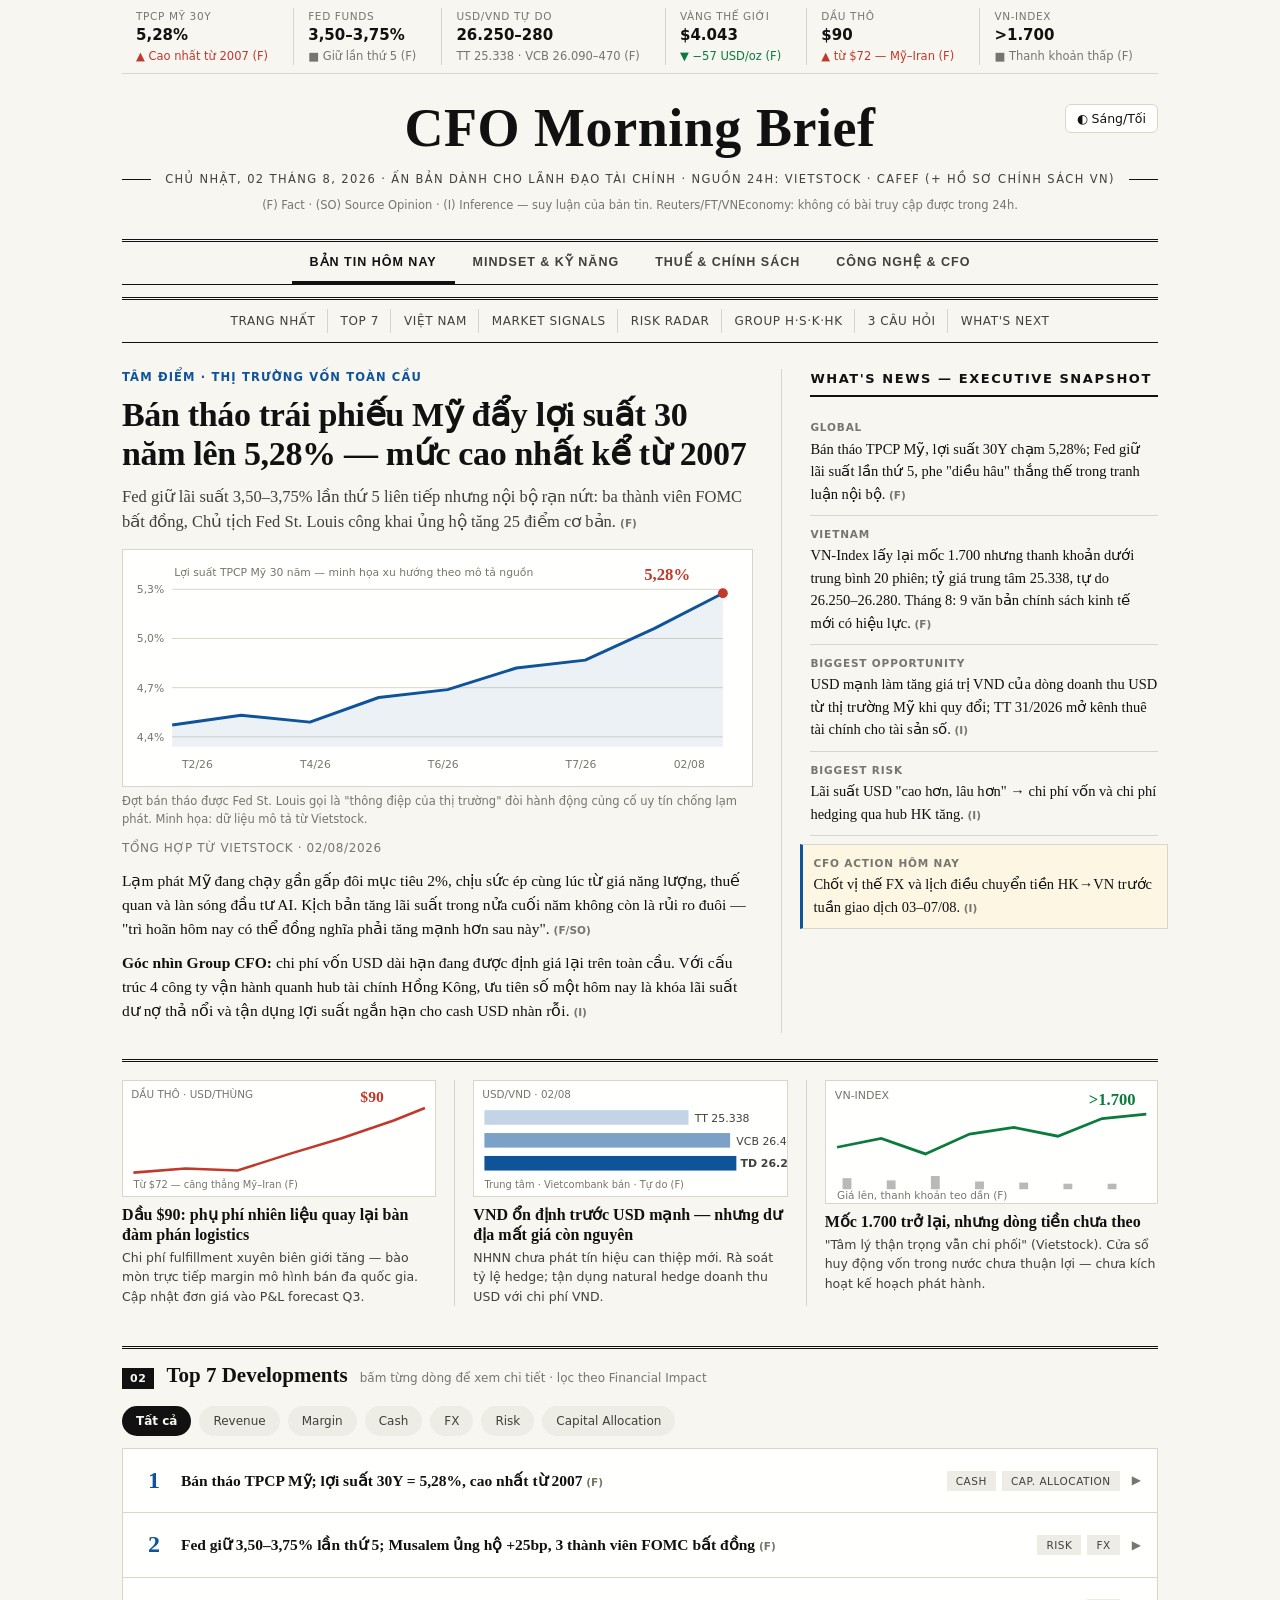
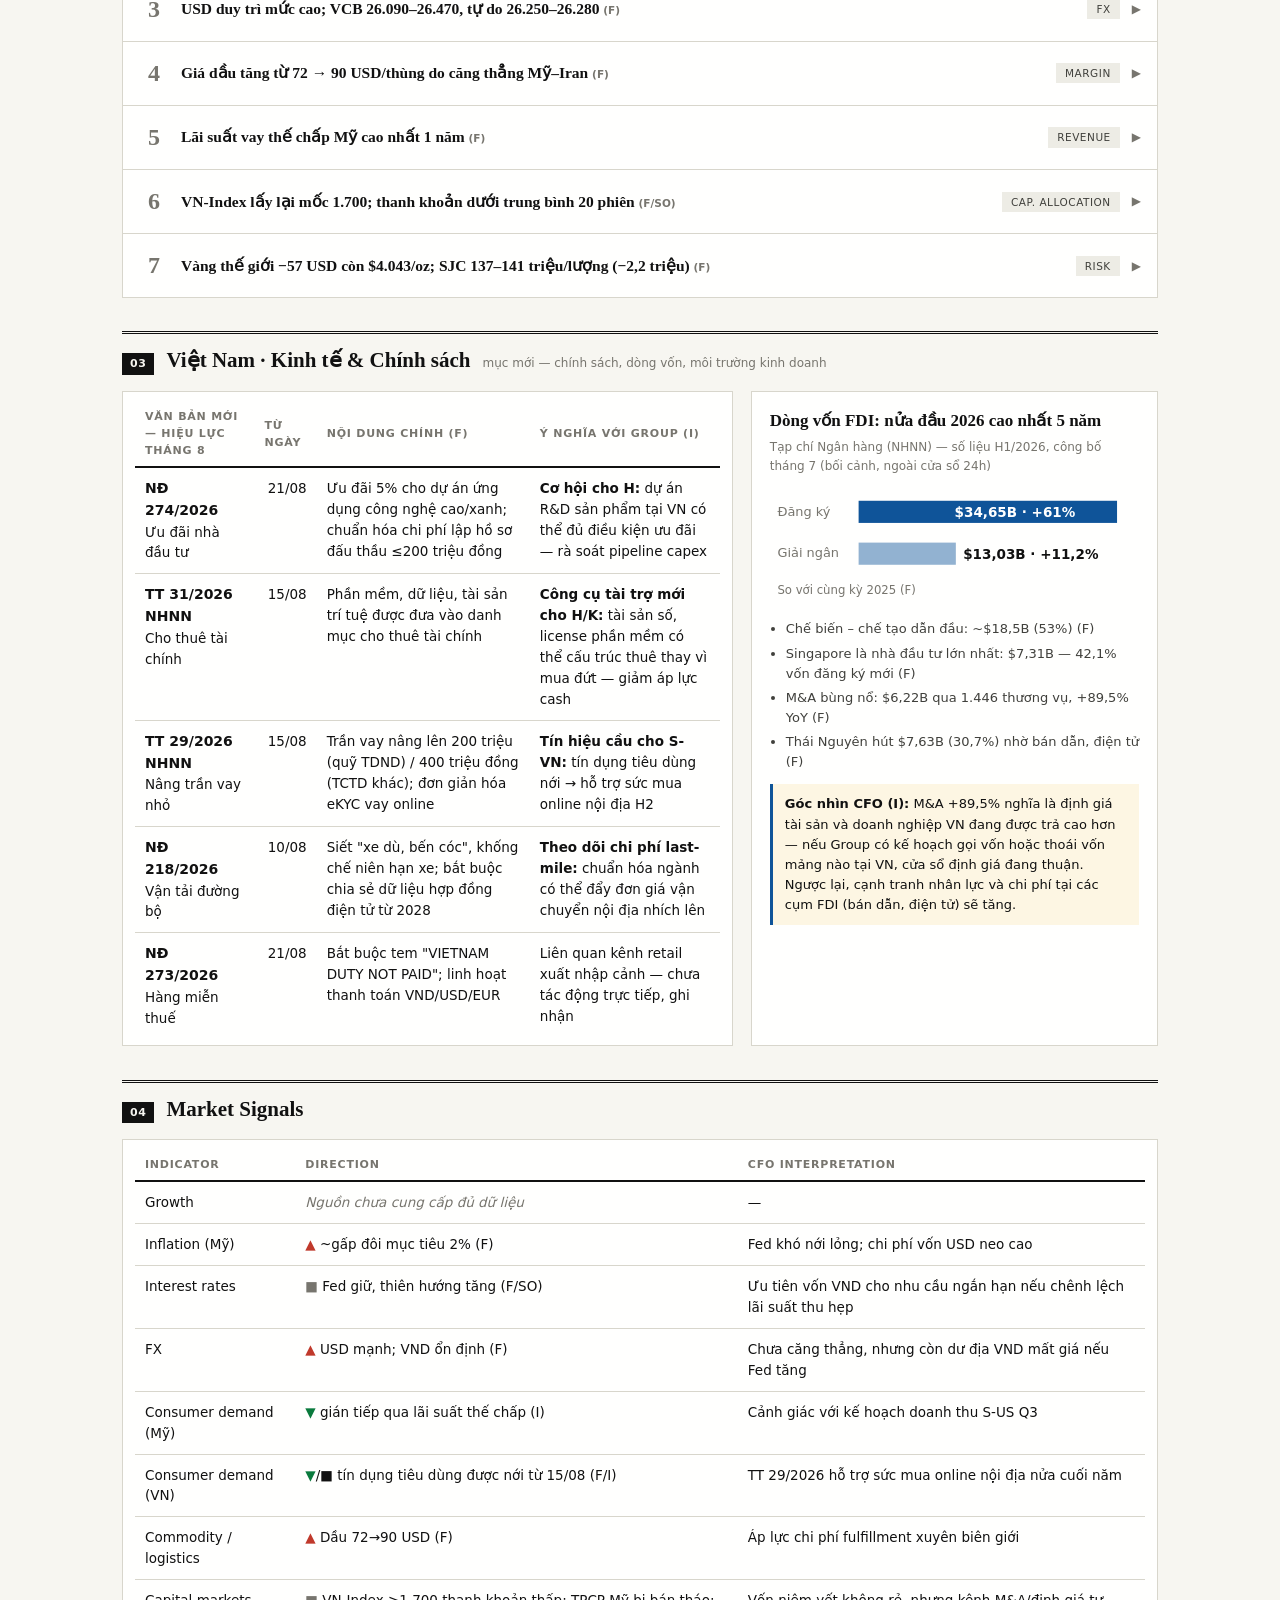
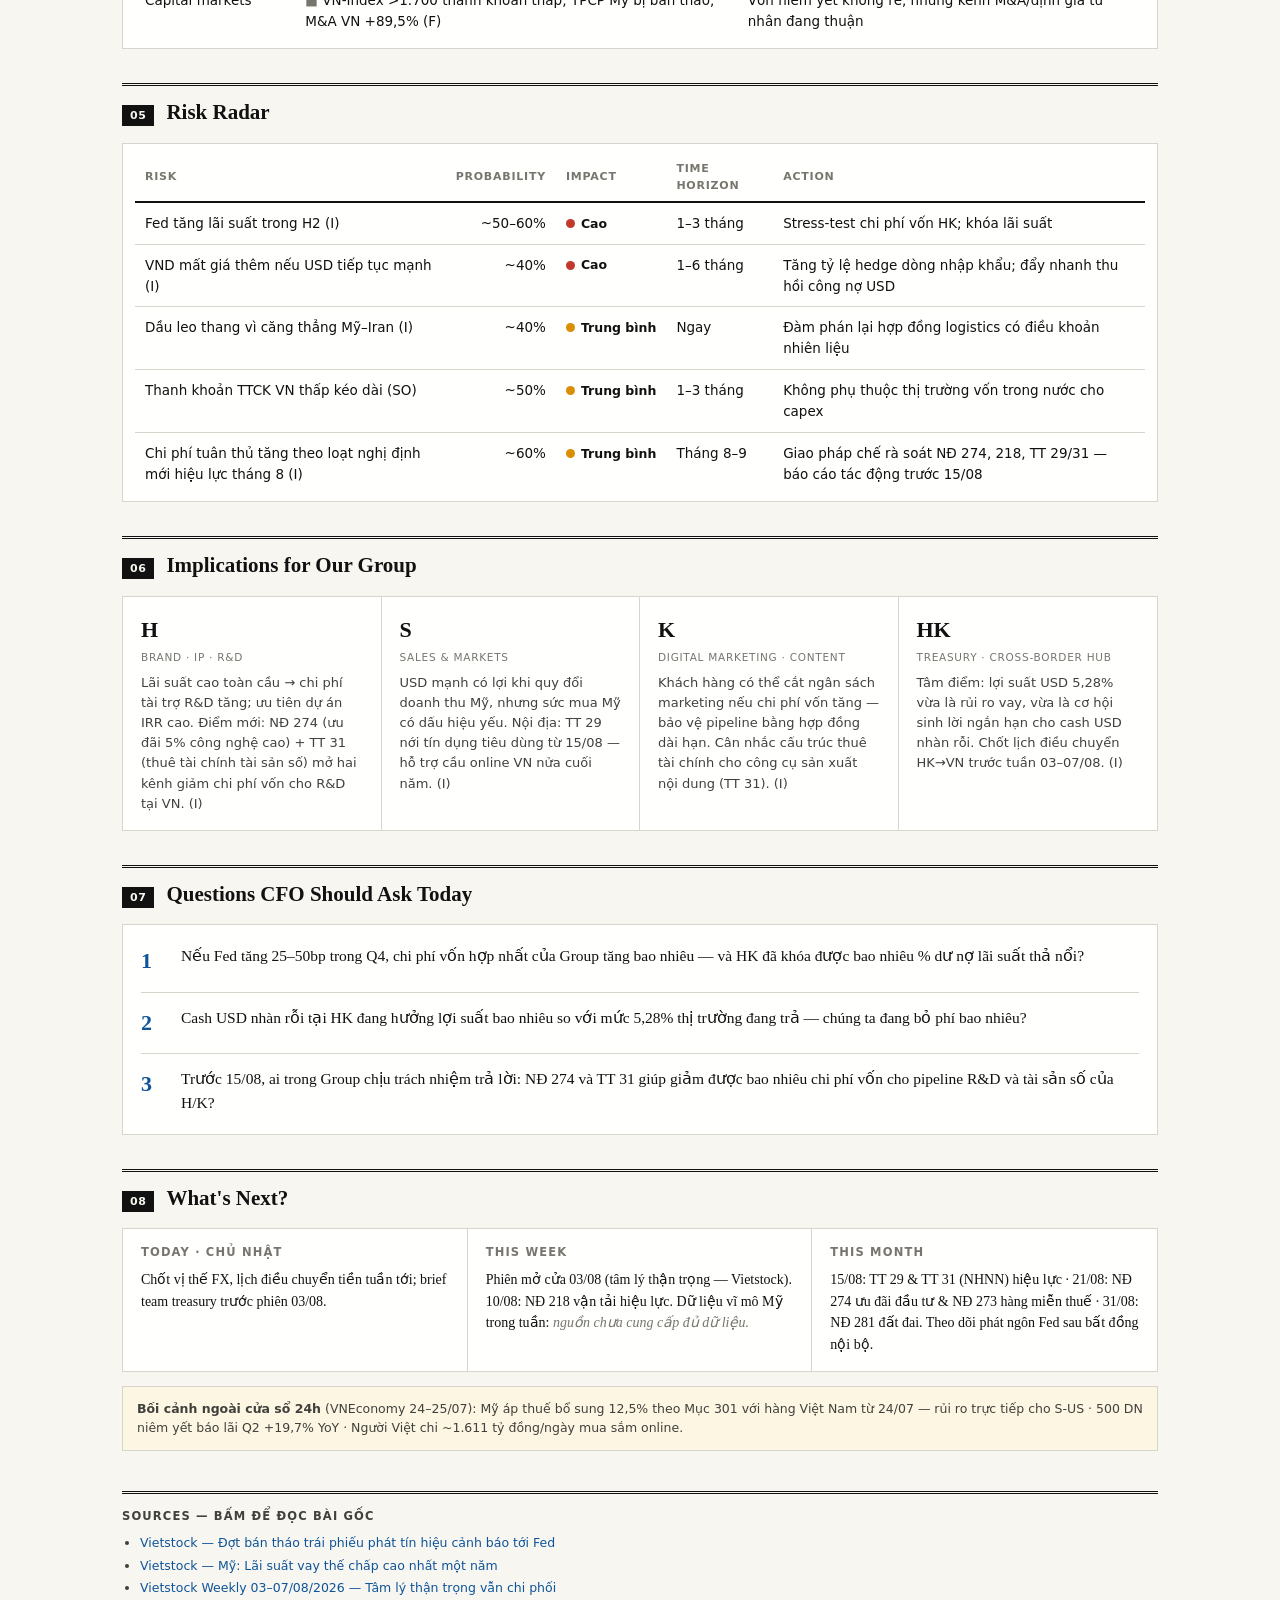
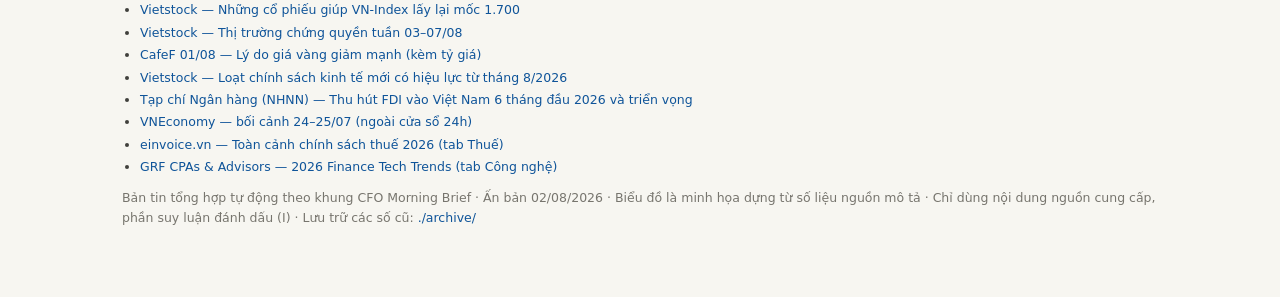
==== commit 9bc32ac8: "Them 3 tab: Mindset, Thue & Chinh sach, Cong nghe & CFO Co-Authored-By: Claude Fable 5 <noreply@anth" ====
--- a/index.html
+++ b/index.html
@@ -181,6 +181,23 @@
   footer li { margin: 3px 0 3px 18px; }
   footer a { text-decoration: none; }
   footer a:hover { text-decoration: underline; }
+
+  /* ===== Top-level tabs ===== */
+  .tabbar { display: flex; justify-content: center; flex-wrap: wrap; border-top: 3px double var(--rule); border-bottom: 1px solid var(--rule); margin-top: 12px; position: sticky; top: 0; background: var(--paper); z-index: 20; font-family: system-ui, sans-serif; }
+  .tabbar button { background: none; border: none; cursor: pointer; padding: 12px 18px; font-size: 12.5px; font-weight: 700; text-transform: uppercase; letter-spacing: .08em; color: var(--ink-2); border-bottom: 3px solid transparent; }
+  .tabbar button:hover { color: var(--accent); }
+  .tabbar button.active { color: var(--ink); border-bottom-color: var(--ink); }
+  .tabpanel { display: none; }
+  .tabpanel.active { display: block; }
+  nav.toc { position: static; }
+
+  .quotebox { background: var(--surface); border: 1px solid var(--hair); border-left: 4px solid var(--accent); padding: 18px 22px; margin: 8px 0 16px; }
+  .quotebox .qt { font-size: 21px; line-height: 1.45; font-style: italic; }
+  .quotebox .who { font-family: system-ui, sans-serif; font-size: 12px; text-transform: uppercase; letter-spacing: .07em; color: var(--muted); margin-top: 10px; }
+  .callout { font-family: system-ui, sans-serif; font-size: 13px; background: var(--warn-bg); border: 1px solid var(--hair); border-left: 3px solid var(--accent); padding: 12px 14px; margin-top: 12px; }
+  .twocol { display: grid; grid-template-columns: 1.5fr 1fr; gap: 18px; }
+  @media (max-width: 820px) { .twocol { grid-template-columns: 1fr; } }
+  .stamp { font-family: system-ui, sans-serif; font-size: 11px; color: var(--muted); text-transform: uppercase; letter-spacing: .08em; margin: 14px 0 4px; }
 </style>
 </head>
 <body>
@@ -203,6 +220,14 @@
   <div class="legend">(F) Fact · (SO) Source Opinion · (I) Inference — suy luận của bản tin. Reuters/FT/VNEconomy: không có bài truy cập được trong 24h.</div>
 </header>
 
+<div class="tabbar" id="tabbar">
+  <button class="active" data-tab="tab-brief">Bản tin hôm nay</button>
+  <button data-tab="tab-mindset">Mindset &amp; Kỹ năng</button>
+  <button data-tab="tab-tax">Thuế &amp; Chính sách</button>
+  <button data-tab="tab-tech">Công nghệ &amp; CFO</button>
+</div>
+
+<div class="tabpanel active" id="tab-brief">
 <nav class="toc">
   <a href="#front">Trang nhất</a>
   <a href="#dev">Top 7</a>
@@ -480,6 +505,151 @@
   </div>
   <p style="font-family:system-ui,sans-serif;font-size:12.5px;color:var(--ink-2);background:var(--warn-bg);border:1px solid var(--hair);padding:12px 14px;margin-top:14px;"><strong>Bối cảnh ngoài cửa sổ 24h</strong> (VNEconomy 24–25/07): Mỹ áp thuế bổ sung 12,5% theo Mục 301 với hàng Việt Nam từ 24/07 — rủi ro trực tiếp cho S-US · 500 DN niêm yết báo lãi Q2 +19,7% YoY · Người Việt chi ~1.611 tỷ đồng/ngày mua sắm online.</p>
 </section>
+</div><!-- /tab-brief -->
+
+<!-- ===== TAB: MINDSET ===== -->
+<div class="tabpanel" id="tab-mindset">
+  <div class="stamp">Chuyên mục rèn luyện · nội dung xoay vòng mỗi ngày · Ấn bản 02/08/2026</div>
+
+  <div class="kicker">Tư duy hôm nay · Kỷ luật đối diện vấn đề</div>
+  <h2 style="font-size:clamp(22px,3vw,30px);line-height:1.2;margin-bottom:10px;">"Problems don't age well" — nguyên tắc Jamie Dimon và bản đồ vấn đề của người đứng đầu tài chính</h2>
+  <div class="quotebox">
+    <div class="qt">"Vấn đề không tự đẹp lên theo thời gian. Hãy lôi nó ra ánh sáng ngay hôm nay."</div>
+    <div class="who">Jamie Dimon · Chairman &amp; CEO, JPMorganChase — nguyên tắc quản trị được ông nhắc lại nhiều năm trong thư cổ đông và phỏng vấn</div>
+  </div>
+  <p style="margin-bottom:10px;">Dimon bắt đầu ngày từ ~5h sáng bằng việc đọc — báo chí, báo cáo nội bộ, dữ liệu thị trường — trước khi bất kỳ cuộc họp nào diễn ra. Điều ông đòi hỏi ở đội ngũ không phải sự lạc quan, mà là <strong>danh sách sự thật khó chịu</strong>: khoản nợ nào đang xấu đi, khách hàng nào đang rời bỏ, giả định nào trong kế hoạch đã sai. Với một CFO, đây là kỷ luật đáng học nhất: báo cáo hay nhất không phải báo cáo đẹp nhất, mà là báo cáo <em>nói thật sớm nhất</em>.</p>
+  <div class="callout"><strong>Áp dụng hôm nay:</strong> mở sổ tay, viết 3 "sự thật khó chịu" của tài chính Group mà bạn đang tránh nhìn (một khoản công nợ, một giả định doanh thu, một chi phí đang phình). Đặt lịch xử lý cái đầu tiên trong tuần này — trước khi nó "già đi".</div>
+
+  <section class="sec">
+    <div class="sechead"><span class="secno">B</span><h2>Thói quen hàng ngày của những người đứng đầu</h2><span class="note">đúc kết từ phát ngôn &amp; thực hành được ghi nhận công khai</span></div>
+    <div class="card" style="padding:6px 12px;overflow-x:auto;">
+      <table>
+        <thead><tr><th>Người</th><th>Thói quen / nguyên tắc</th><th>Vì sao hiệu quả</th><th>Cách bạn áp dụng ở quy mô Group</th></tr></thead>
+        <tbody>
+          <tr><td><b class="vb">Warren Buffett</b><br><span style="color:var(--muted);font-size:11px">Berkshire Hathaway</span></td><td>Đọc 5–6 giờ mỗi ngày; chỉ quyết định trong "vòng tròn hiểu biết"</td><td>Lợi thế kép của kiến thức tích lũy; tránh sai lầm ở lĩnh vực không hiểu</td><td>Chặn 45 phút đọc mỗi sáng trước khi mở email; từ chối phê duyệt khoản đầu tư bạn không giải thích được bằng 1 trang giấy</td></tr>
+          <tr><td><b class="vb">Ruth Porat</b><br><span style="color:var(--muted);font-size:11px">President &amp; CIO Alphabet, cựu CFO Morgan Stanley</span></td><td>Kỷ luật phân bổ vốn: mọi sáng kiến phải cạnh tranh vốn như nhau; dám nói "không" với dự án của chính CEO</td><td>Biến phòng tài chính từ "người ghi sổ" thành "người gác cổng giá trị"</td><td>Lập một bảng xếp hạng IRR duy nhất cho mọi đề xuất capex của cả H, S, K, HK — không có ngoại lệ theo cảm tình</td></tr>
+          <tr><td><b class="vb">Jeff Bezos</b><br><span style="color:var(--muted);font-size:11px">Amazon</span></td><td>Cấm slide trong họp lãnh đạo — thay bằng memo 6 trang đọc im lặng đầu giờ</td><td>Viết văn xuôi buộc tư duy phải liền mạch; slide che giấu lỗ hổng logic</td><td>Yêu cầu đề xuất ngân sách lớn của 4 công ty nộp dạng memo: bối cảnh → số liệu → rủi ro → đề nghị</td></tr>
+          <tr><td><b class="vb">Tim Cook</b><br><span style="color:var(--muted);font-size:11px">Apple</span></td><td>Dậy ~4–5h; tự đọc phản hồi khách hàng; vận hành chuỗi cung ứng bằng số liệu từng đơn vị</td><td>Người đứng đầu chạm dữ liệu gốc, không chỉ nghe báo cáo đã lọc</td><td>Mỗi tuần một lần, tự mở dữ liệu bán hàng thô của S — đừng chỉ đọc bản tóm tắt của cấp dưới</td></tr>
+          <tr><td><b class="vb">Phạm Nhật Vượng</b><br><span style="color:var(--muted);font-size:11px">Vingroup</span></td><td>"Mãi mãi tinh thần khởi nghiệp" — tốc độ thực thi là văn hóa; đã quyết là làm đến cùng, sai thì sửa nhanh</td><td>Ở thị trường biến động, tốc độ ra quyết định là một loại lợi nhuận</td><td>Đặt SLA cho chính phòng tài chính: mọi yêu cầu phê duyệt phải có câu trả lời trong 48h</td></tr>
+          <tr><td><b class="vb">Trần Đình Long</b><br><span style="color:var(--muted);font-size:11px">Hòa Phát</span></td><td>Bảo thủ về tiền mặt và nợ vay; chỉ mở rộng vào lĩnh vực hiểu sâu, đi đến cùng chuỗi giá trị</td><td>Doanh nghiệp sống sót qua chu kỳ nhờ bảng cân đối, không nhờ câu chuyện</td><td>Giữ kỷ luật "tháng tiền mặt tối thiểu" cho cả Group ngay cả khi cơ hội đầu tư hấp dẫn</td></tr>
+        </tbody>
+      </table>
+    </div>
+  </section>
+
+  <section class="sec">
+    <div class="sechead"><span class="secno">C</span><h2>Kỹ năng tuần này · Kể chuyện bằng con số</h2></div>
+    <div class="twocol">
+      <div class="card" style="padding:16px 18px;">
+        <p style="font-family:system-ui,sans-serif;font-size:13.5px;margin-bottom:10px;">CFO giỏi nhất không trình bày số liệu — họ trình bày <strong>quyết định kèm bằng chứng</strong>. Khung 3 bước dùng cho mọi cuộc họp HĐQT:</p>
+        <table>
+          <tbody>
+            <tr><td><b>1. Kết luận trước</b></td><td>Mở đầu bằng câu trả lời: "Chúng ta nên khóa lãi suất 60% dư nợ HK ngay tháng này." Không dẫn dắt vòng vo.</td></tr>
+            <tr><td><b>2. Ba con số đắt nhất</b></td><td>Chỉ giữ 3 số liệu làm thay đổi quyết định — mọi số khác đưa vào phụ lục.</td></tr>
+            <tr><td><b>3. Điều gì làm tôi sai</b></td><td>Tự nêu kịch bản khiến khuyến nghị của mình sai — trước khi bị hỏi. Đây là điều tạo niềm tin nhanh nhất với HĐQT.</td></tr>
+          </tbody>
+        </table>
+      </div>
+      <div class="card" style="padding:16px 18px;">
+        <h3 style="font-size:15px;margin-bottom:8px;">Giá sách của CFO</h3>
+        <p style="font-family:system-ui,sans-serif;font-size:13px;color:var(--ink-2);margin-bottom:8px;">Ba cuốn đáng đọc lại hàng năm:</p>
+        <div class="q"><div class="qn">1</div><div><strong>The Outsiders</strong> — William Thorndike: 8 CEO tạo lợi nhuận phi thường chỉ bằng kỷ luật phân bổ vốn.</div></div>
+        <div class="q"><div class="qn">2</div><div><strong>Only the Paranoid Survive</strong> — Andy Grove: nhận diện "điểm uốn chiến lược" trước khi nó nghiền nát mô hình kinh doanh.</div></div>
+        <div class="q"><div class="qn">3</div><div><strong>Poor Charlie's Almanack</strong> — Charlie Munger: mô hình tư duy đa ngành và nghệ thuật tránh ngu ngốc thay vì cố thông minh.</div></div>
+        <div class="callout"><strong>Câu hỏi tự vấn cuối ngày:</strong> Hôm nay tôi ra quyết định nào bằng dữ liệu, quyết định nào bằng quán tính? Nếu tôi là CFO đối thủ nhìn vào Group, tôi sẽ tấn công điểm yếu nào trước?</div>
+      </div>
+    </div>
+  </section>
+</div><!-- /tab-mindset -->
+
+<!-- ===== TAB: TAX ===== -->
+<div class="tabpanel" id="tab-tax">
+  <div class="stamp">Hồ sơ chuyên đề · cập nhật khi có văn bản/dự thảo mới · Ấn bản 02/08/2026</div>
+
+  <div class="kicker">Thuế &amp; Chính sách · Việt Nam</div>
+  <h2 style="font-size:clamp(22px,3vw,30px);line-height:1.2;margin-bottom:10px;">2026: năm hệ thống thuế Việt Nam đổi mới toàn diện — bản đồ tác động cho chủ doanh nghiệp</h2>
+  <p style="margin-bottom:14px;color:var(--ink-2);">Ba luật thuế lớn (TNCN, GTGT, quản lý thuế) cùng chuyển động trong năm 2026, cộng với thuế tối thiểu toàn cầu đã vận hành — với một tập đoàn 4 công ty có hub tài chính tại Hồng Kông, đây là tab cần mở mỗi tuần. <span class="facttag">(F/I)</span></p>
+
+  <section class="sec">
+    <div class="sechead"><span class="secno">A</span><h2>Đang &amp; sắp hiệu lực</h2><span class="note">nguồn: einvoice.vn tổng hợp luật 2026 · Vietstock · (F)</span></div>
+    <div class="card" style="padding:6px 12px;overflow-x:auto;">
+      <table>
+        <thead><tr><th>Văn bản / quy định</th><th>Hiệu lực</th><th>Nội dung chính</th><th>Tác động ngắn hạn</th><th>Tác động dài hạn</th><th>Nên làm gì</th></tr></thead>
+        <tbody>
+          <tr><td><b class="vb">Giảm trừ gia cảnh mới</b></td><td class="num">01/01/2026</td><td>Bản thân 15,5 triệu/tháng (186tr/năm); người phụ thuộc 6,2 triệu/tháng — tăng &gt;40%</td><td>Thuế TNCN người lao động giảm → lương thực nhận tăng mà DN không tốn thêm</td><td>Giảm áp lực đàm phán tăng lương 2026–27</td><td>Cho HR tính lại gross–net toàn Group; dùng làm "khoản tăng lương miễn phí" trong review lương</td></tr>
+          <tr><td><b class="vb">Luật Thuế TNCN sửa đổi</b></td><td class="num">01/07/2026</td><td>Biểu thuế còn 5 bậc (từ 7); hộ/cá nhân kinh doanh miễn thuế đến 500 triệu đồng doanh thu/năm; chuyển nhượng BĐS 2% giá giao dịch; vàng miếng 0,1%</td><td>Chi phí thuế của nhân sự thu nhập cao thay đổi theo bậc mới; hộ KD online dưới 500tr được miễn</td><td>Hệ sinh thái seller nhỏ trên sàn TMĐT dễ thở hơn → tốt cho hàng hóa S nội địa</td><td>Mô phỏng lại chi phí nhân sự C-level theo biểu 5 bậc trước 01/07</td></tr>
+          <tr><td><b class="vb">Thuế TMĐT — sàn khấu trừ nộp thay</b></td><td class="num">Đang vận hành</td><td>Sàn TMĐT khấu trừ, kê khai, nộp thuế thay hộ/cá nhân kinh doanh trên sàn</td><td>Take-rate thực tế của seller thay đổi → mặt bằng giá niêm yết</td><td>Minh bạch hóa toàn ngành — lợi thế cho người chơi tuân thủ sẵn như S</td><td>Đưa biến "thuế khấu trừ tại sàn" vào mô hình pricing của S-VN</td></tr>
+          <tr><td><b class="vb">TTĐB thuốc lá, rượu bia</b></td><td class="num">01/01/2026</td><td>Thuốc lá lên 65%, lộ trình tăng tiếp; bia bắt đầu lộ trình từ 2027</td><td>Không trực tiếp với Group</td><td>Tín hiệu: nhà nước sẵn sàng dùng thuế điều tiết hành vi tiêu dùng</td><td>Ghi nhận — theo dõi nếu mở ngành hàng liên quan</td></tr>
+          <tr><td><b class="vb">Ưu đãi TNDN điện tử/bán dẫn + NĐ 274/2026</b></td><td class="num">2026 · 21/08</td><td>Ưu đãi thuế TNDN khi đạt tiêu chí R&amp;D, nội địa hóa; NĐ 274 thêm ưu đãi 5% dự án công nghệ cao/xanh</td><td>Cơ hội giảm thuế suất hiệu dụng cho hoạt động R&amp;D của H tại VN</td><td>Định hình lại bài toán "đặt R&amp;D ở đâu" trong cấu trúc Group</td><td>Giao thuế + pháp chế trả lời trước 31/08: pipeline R&amp;D của H có đủ điều kiện không, giá trị ưu đãi ước tính bao nhiêu</td></tr>
+        </tbody>
+      </table>
+    </div>
+  </section>
+
+  <section class="sec">
+    <div class="sechead"><span class="secno">B</span><h2>Đặc biệt với cấu trúc Group H–S–K–HK</h2><span class="note">hai hồ sơ thường trực — không mới nhưng đắt nhất</span></div>
+    <div class="twocol">
+      <div class="card" style="padding:16px 18px;">
+        <h3 style="font-size:16px;margin-bottom:6px;">Thuế tối thiểu toàn cầu 15% (Pillar 2)</h3>
+        <p style="font-family:system-ui,sans-serif;font-size:13px;color:var(--ink-2);margin-bottom:8px;">Việt Nam áp dụng từ kỳ tính thuế 2024 (Nghị quyết 107/2023/QH15) với tập đoàn đa quốc gia doanh thu hợp nhất ≥750 triệu EUR. Ngay cả khi Group chưa chạm ngưỡng, <strong>logic của nó đã thay đổi luật chơi hub tài chính</strong>: lợi nhuận dồn về nơi thuế suất thấp (HK 8,25–16,5%) ngày càng dễ bị "truy thu bổ sung" về nơi phát sinh hoạt động thực.</p>
+        <div class="callout"><strong>Ví dụ định lượng (I):</strong> nếu ETR của công ty HK là 12% và Group thuộc diện áp dụng, phần thiếu 3 điểm % có thể bị thu bổ sung tại VN — lợi ích chuyển giá về HK gần như biến mất. Bài toán đúng không còn là "thuế thấp nhất ở đâu" mà là "chất hoạt động thực (substance) đặt ở đâu".</div>
+      </div>
+      <div class="card" style="padding:16px 18px;">
+        <h3 style="font-size:16px;margin-bottom:6px;">Chuyển giá — Nghị định 132/2020</h3>
+        <p style="font-family:system-ui,sans-serif;font-size:13px;color:var(--ink-2);margin-bottom:8px;">Bốn công ty H–S–K–HK giao dịch nội bộ liên tục (bản quyền, dịch vụ marketing, điều phối vốn) = đối tượng kinh điển của thanh tra chuyển giá. Trần lãi vay được trừ 30% EBITDA; hồ sơ xác định giá giao dịch liên kết (Local file, Master file) phải sẵn sàng <em>trước</em> khi bị hỏi.</p>
+        <div class="callout"><strong>Nên làm gì:</strong> chuẩn hóa hợp đồng nội bộ 4 công ty với benchmark giá thị trường độc lập; rà soát phí bản quyền H→S và phí dịch vụ K→S mỗi quý; lưu hồ sơ chứng minh HK có nhân sự và chức năng thật, không chỉ là hộp thư.</div>
+      </div>
+    </div>
+  </section>
+
+  <section class="sec">
+    <div class="sechead"><span class="secno">C</span><h2>Dự thảo đang theo dõi</h2><span class="note">mục này tự cập nhật khi nguồn đưa tin mới</span></div>
+    <div class="card" style="padding:6px 12px;overflow-x:auto;">
+      <table>
+        <thead><tr><th>Dự thảo</th><th>Trạng thái</th><th>Ảnh hưởng nếu thông qua</th><th>Hành động</th></tr></thead>
+        <tbody>
+          <tr><td>Các văn bản hướng dẫn Luật Thuế TNCN sửa đổi (thông tư, nghị định chi tiết biểu 5 bậc)</td><td>Chờ ban hành trước 01/07/2026</td><td>Quyết định cách tính cụ thể cho thu nhập từ ESOP, thưởng cổ phiếu — ảnh hưởng chính sách đãi ngộ C-level</td><td>Theo dõi trong tab này hàng tuần; chưa chốt chính sách thưởng cổ phần mới cho tới khi có hướng dẫn</td></tr>
+          <tr><td colspan="4" class="missing">Trong 24h qua nguồn chưa đưa dự thảo mới — danh sách sẽ dài ra theo từng ấn bản.</td></tr>
+        </tbody>
+      </table>
+    </div>
+  </section>
+</div><!-- /tab-tax -->
+
+<!-- ===== TAB: TECH ===== -->
+<div class="tabpanel" id="tab-tech">
+  <div class="stamp">Chuyên mục CFO số · một ý tưởng khả dụng mỗi ngày · Ấn bản 02/08/2026</div>
+
+  <div class="kicker">Công nghệ &amp; Chuyển đổi số tài chính</div>
+  <h2 style="font-size:clamp(22px,3vw,30px);line-height:1.2;margin-bottom:10px;">2026: AI rời khỏi "công cụ thử nghiệm", trở thành lớp vận hành của phòng tài chính</h2>
+  <p style="margin-bottom:10px;color:var(--ink-2);">Ba dịch chuyển lớn của năm nay (GRF CPAs &amp; Advisors): AI nhúng thẳng vào ERP/FP&amp;A/AP thay vì đứng riêng; dữ liệu chuyển từ dashboard tĩnh sang <strong>ra quyết định real-time trong luồng công việc</strong>; và giao diện hội thoại — hỏi hệ thống bằng ngôn ngữ tự nhiên thay vì kéo báo cáo. <span class="facttag">(SO)</span> Với một tập đoàn TMĐT 4 công ty, điều này nghĩa là: bài toán không phải "mua phần mềm gì" mà là <strong>"dữ liệu 4 công ty đã đủ sạch để máy đọc chưa".</strong> <span class="facttag">(I)</span></p>
+
+  <section class="sec">
+    <div class="sechead"><span class="secno">A</span><h2>Bản đồ công cụ theo nhịp vận hành</h2><span class="note">ví dụ vendor từ nguồn — nguyên tắc quan trọng hơn tên phần mềm</span></div>
+    <div class="card" style="padding:6px 12px;overflow-x:auto;">
+      <table>
+        <thead><tr><th>Nhịp</th><th>Bài toán</th><th>Cách làm / công cụ (ví dụ)</th><th>Lợi ích</th><th>Bước đầu tiên cho Group</th></tr></thead>
+        <tbody>
+          <tr><td><b class="vb">Hàng ngày</b></td><td>Biết chính xác tiền đang ở đâu trên 4 công ty, 3 múi giờ</td><td>Cash dashboard nối API ngân hàng (HK + VN + US); AI agent tự bắt hóa đơn, khớp giao dịch, gán mã chi phí (kiểu BILL)</td><td>Hết cảnh chờ kế toán tổng hợp cuối ngày; phát hiện bất thường trong vài giờ thay vì cuối tháng</td><td>Liệt kê mọi tài khoản ngân hàng của H/S/K/HK và hỏi từng ngân hàng về API — miễn phí, làm được tuần này</td></tr>
+          <tr><td><b class="vb">Hàng tuần</b></td><td>Kiểm soát chi tiêu trước khi tiền đi, không phải sau</td><td>Chính sách chi nhúng vào luồng duyệt (kiểu Ramp tích hợp Teams/ERP): AI nhắc sai chính sách ngay lúc tạo đề nghị</td><td>Giảm duyệt tay, giảm chi vượt ngân sách marketing của K</td><td>Chuẩn hóa 1 bộ hạng mục chi phí chung cho 4 công ty — điều kiện tiên quyết của mọi tự động hóa</td></tr>
+          <tr><td><b class="vb">Hàng tháng</b></td><td>Đóng sổ nhanh, đối soát liên công ty H↔S↔K↔HK</td><td>"Continuous close": đối soát chạy hằng ngày bằng rule + AI duyệt bút toán lặp (kiểu Sage Intacct predictive workflows)</td><td>Đóng sổ từ 10–15 ngày xuống 3–5 ngày; giảm 30–50% giờ công kế toán tổng hợp (I — mục tiêu ngành)</td><td>Đo baseline: hiện Group đóng sổ hợp nhất mất mấy ngày? Không đo thì không cải thiện được</td></tr>
+          <tr><td><b class="vb">Hàng quý</b></td><td>Forecast theo driver, không theo cảm tính</td><td>Rolling forecast 13 tuần dòng tiền + mô hình driver-based; AI sinh kịch bản ngay trong Excel (kiểu Vena)</td><td>HĐQT thấy 3 kịch bản kèm xác suất thay vì 1 con số chết</td><td>Chọn 5 driver doanh thu của S (traffic, conversion, AOV, tỷ giá, take-rate) làm xương sống mô hình</td></tr>
+          <tr><td><b class="vb">Hàng năm</b></td><td>Kế hoạch vốn &amp; ngân sách gắn chiến lược</td><td>Scenario planning: mô phỏng thuế quan, tỷ giá, lãi suất trên cùng một mô hình dữ liệu</td><td>Quyết định capex/tài trợ dựa trên dải kết quả, không phải điểm ước tính</td><td>Bắt đầu từ chính brief này: 3 rủi ro trong Risk Radar → 3 kịch bản ngân sách 2027</td></tr>
+        </tbody>
+      </table>
+    </div>
+  </section>
+
+  <section class="sec">
+    <div class="sechead"><span class="secno">B</span><h2>Lộ trình 90 ngày cho Group</h2></div>
+    <div class="next">
+      <div><h3>Ngày 0–30 · Nhìn thấy</h3><p>Một bảng điều khiển tiền mặt duy nhất cho 4 công ty, cập nhật hằng ngày qua API ngân hàng. Chuẩn hóa hệ thống tài khoản kế toán chung. Chưa mua gì lớn — dùng sheet + API trước.</p></div>
+      <div><h3>Ngày 30–60 · Tự động</h3><p>Tự động hóa 2 việc ngốn giờ công nhất: đối soát liên công ty HK↔S↔K và bắt hóa đơn đầu vào của K. Đo số giờ tiết kiệm — đó là business case cho giai đoạn sau.</p></div>
+      <div><h3>Ngày 60–90 · Dự báo</h3><p>Rolling forecast 13 tuần dòng tiền hợp nhất, driver-based cho S. Ra mắt "close calendar" mục tiêu 5 ngày. Từ đây mới nói chuyện chọn nền tảng FP&amp;A dài hạn.</p></div>
+    </div>
+    <div class="callout" style="margin-top:14px;"><strong>Nguyên tắc không đổi (I):</strong> AI không thay CFO — nó thay phần việc lặp lại của phòng tài chính. Phán đoán, đạo đức số liệu và trách nhiệm trước HĐQT vẫn là con người. Tự động hóa dữ liệu xấu chỉ tạo ra sai số nhanh hơn: sạch dữ liệu trước, mua công cụ sau.</div>
+  </section>
+</div><!-- /tab-tech -->
 
 <footer>
   <h4>Sources — bấm để đọc bài gốc</h4>
@@ -493,6 +663,8 @@
     <li><a href="https://vietstock.vn/2026/07/loat-chinh-sach-kinh-te-moi-co-hieu-luc-tu-thang-8-nam-2026-761-1472102.htm" target="_blank" rel="noopener">Vietstock — Loạt chính sách kinh tế mới có hiệu lực từ tháng 8/2026</a></li>
     <li><a href="https://tapchinganhang.gov.vn/thu-hut-fdi-vao-viet-nam-6-thang-dau-nam-2026-va-trien-vong-17575.html" target="_blank" rel="noopener">Tạp chí Ngân hàng (NHNN) — Thu hút FDI vào Việt Nam 6 tháng đầu 2026 và triển vọng</a></li>
     <li><a href="https://vneconomy.vn/" target="_blank" rel="noopener">VNEconomy — bối cảnh 24–25/07 (ngoài cửa sổ 24h)</a></li>
+    <li><a href="https://einvoice.vn/tin-tuc/chinh-sach-thue-2026" target="_blank" rel="noopener">einvoice.vn — Toàn cảnh chính sách thuế 2026 (tab Thuế)</a></li>
+    <li><a href="https://www.grfcpa.com/resource/2026-finance-tech-trends-ai-updates-cfos-should-watch/" target="_blank" rel="noopener">GRF CPAs &amp; Advisors — 2026 Finance Tech Trends (tab Công nghệ)</a></li>
   </ul>
   <p style="margin-top:12px;color:var(--muted)">Bản tin tổng hợp tự động theo khung CFO Morning Brief · Ấn bản 02/08/2026 · Biểu đồ là minh họa dựng từ số liệu nguồn mô tả · Chỉ dùng nội dung nguồn cung cấp, phần suy luận đánh dấu (I) · Lưu trữ các số cũ: <a href="./archive/2026-08-02.html">./archive/</a></p>
 </footer>
@@ -508,6 +680,16 @@
   });
   document.querySelectorAll('.dev-head').forEach(function(h) {
     h.addEventListener('click', function() { h.parentElement.classList.toggle('open'); });
+  });
+  var tabs = document.querySelectorAll('#tabbar button');
+  tabs.forEach(function(b) {
+    b.addEventListener('click', function() {
+      tabs.forEach(function(x) { x.classList.remove('active'); });
+      b.classList.add('active');
+      var id = b.getAttribute('data-tab');
+      document.querySelectorAll('.tabpanel').forEach(function(p) { p.classList.toggle('active', p.id === id); });
+      window.scrollTo({ top: 0 });
+    });
   });
   var chips = document.querySelectorAll('#chips .chip');
   chips.forEach(function(c) {
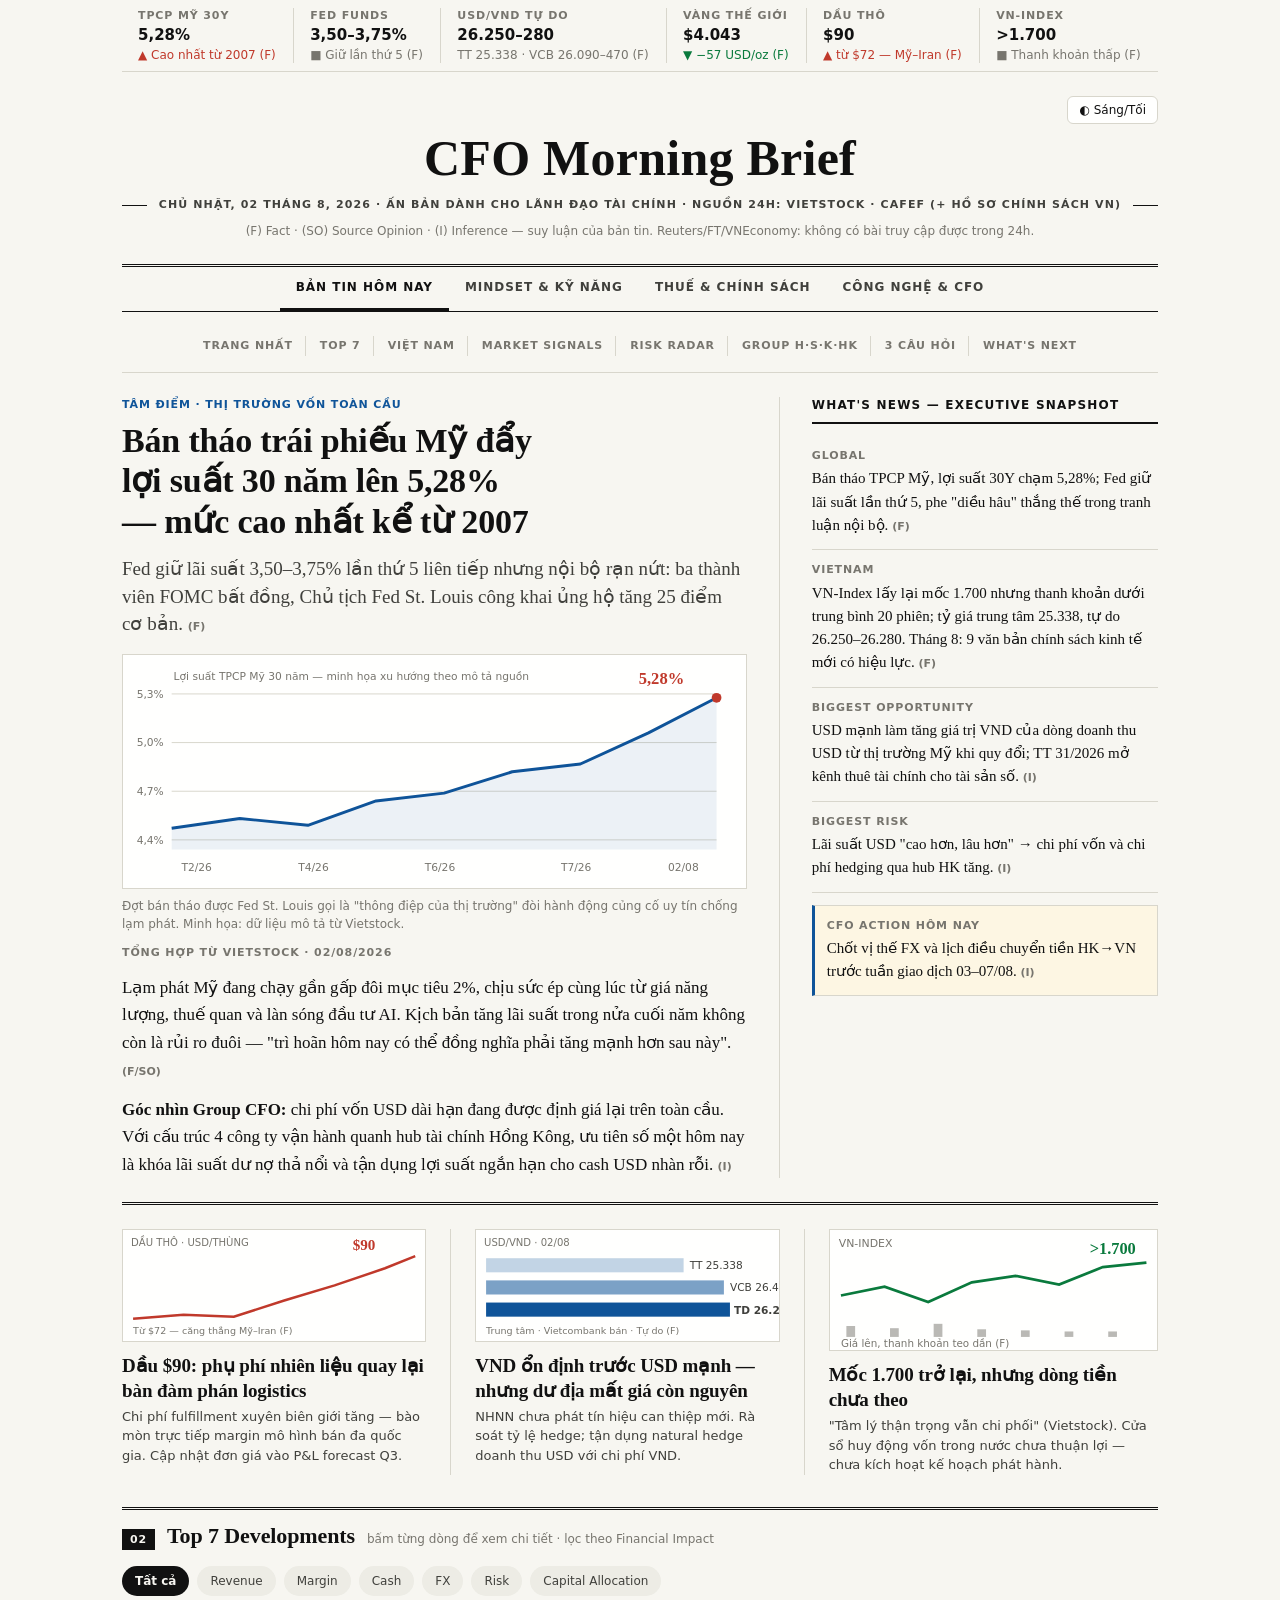
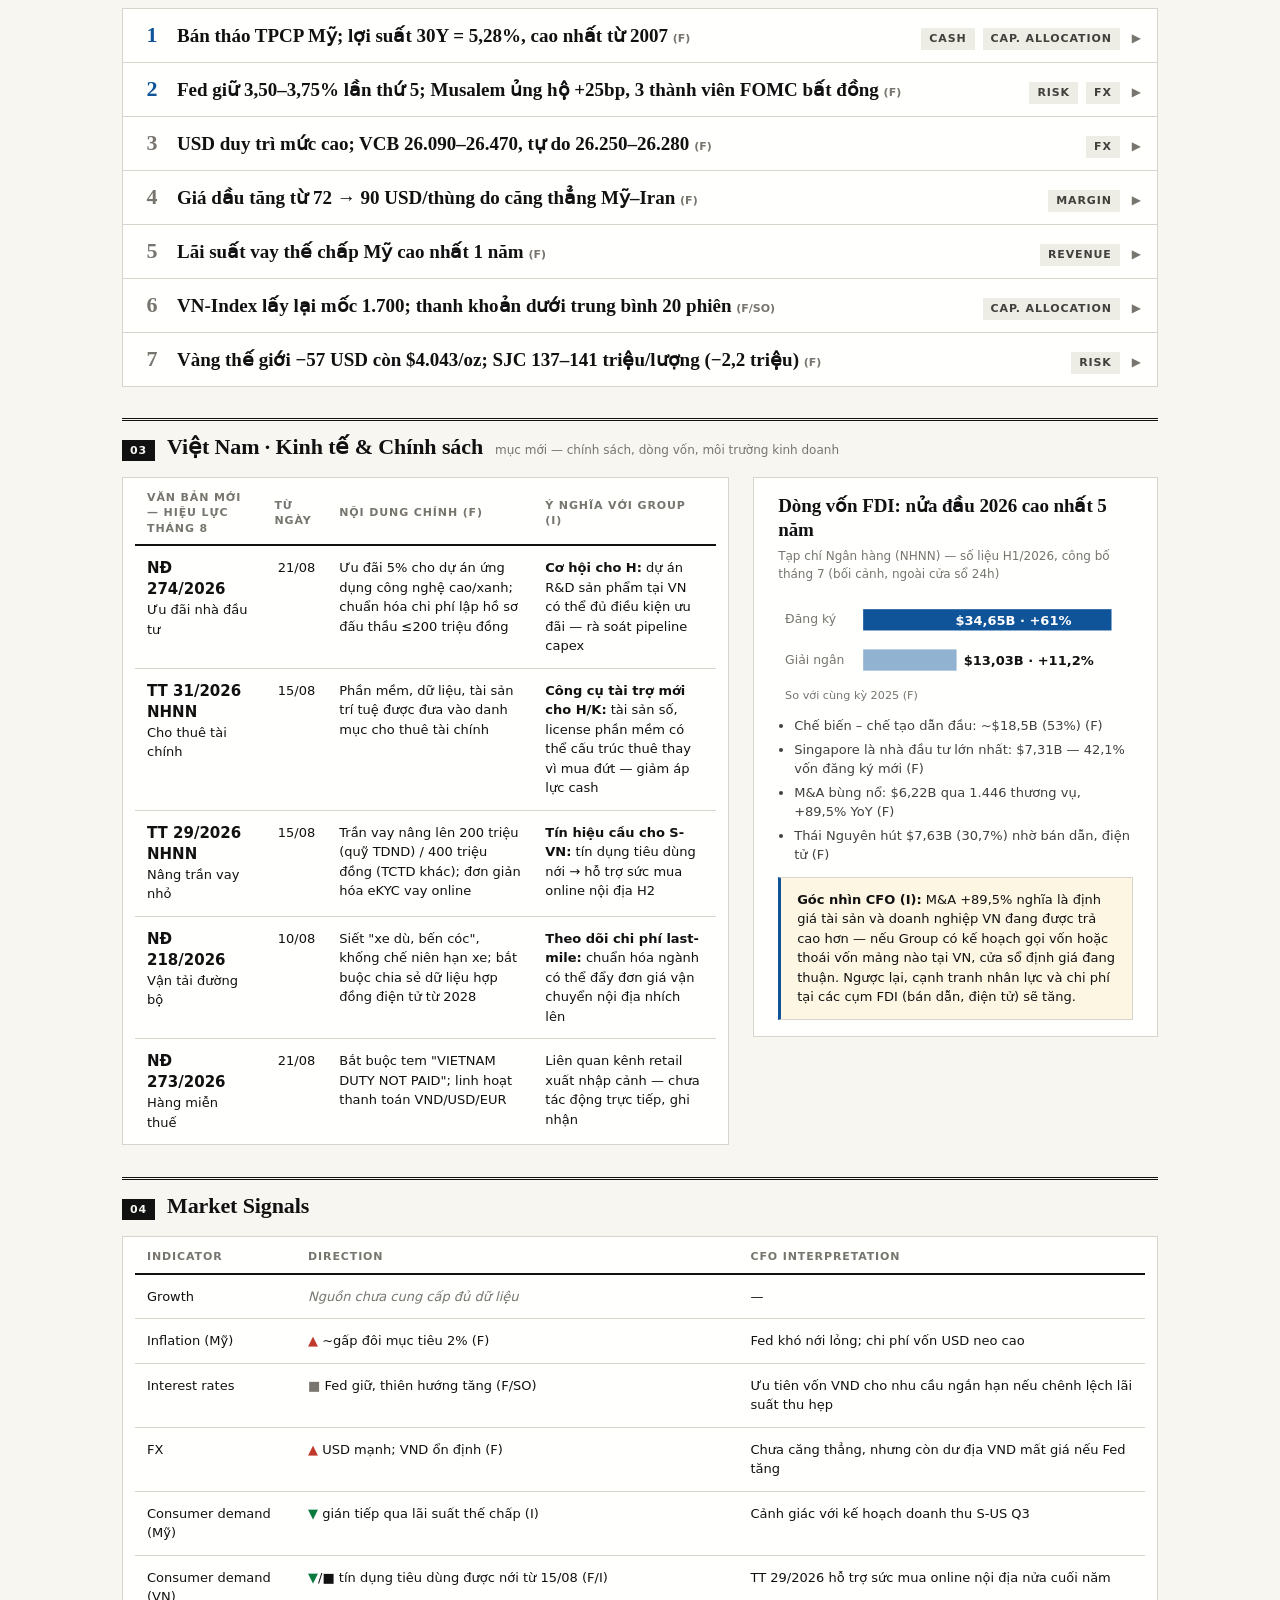
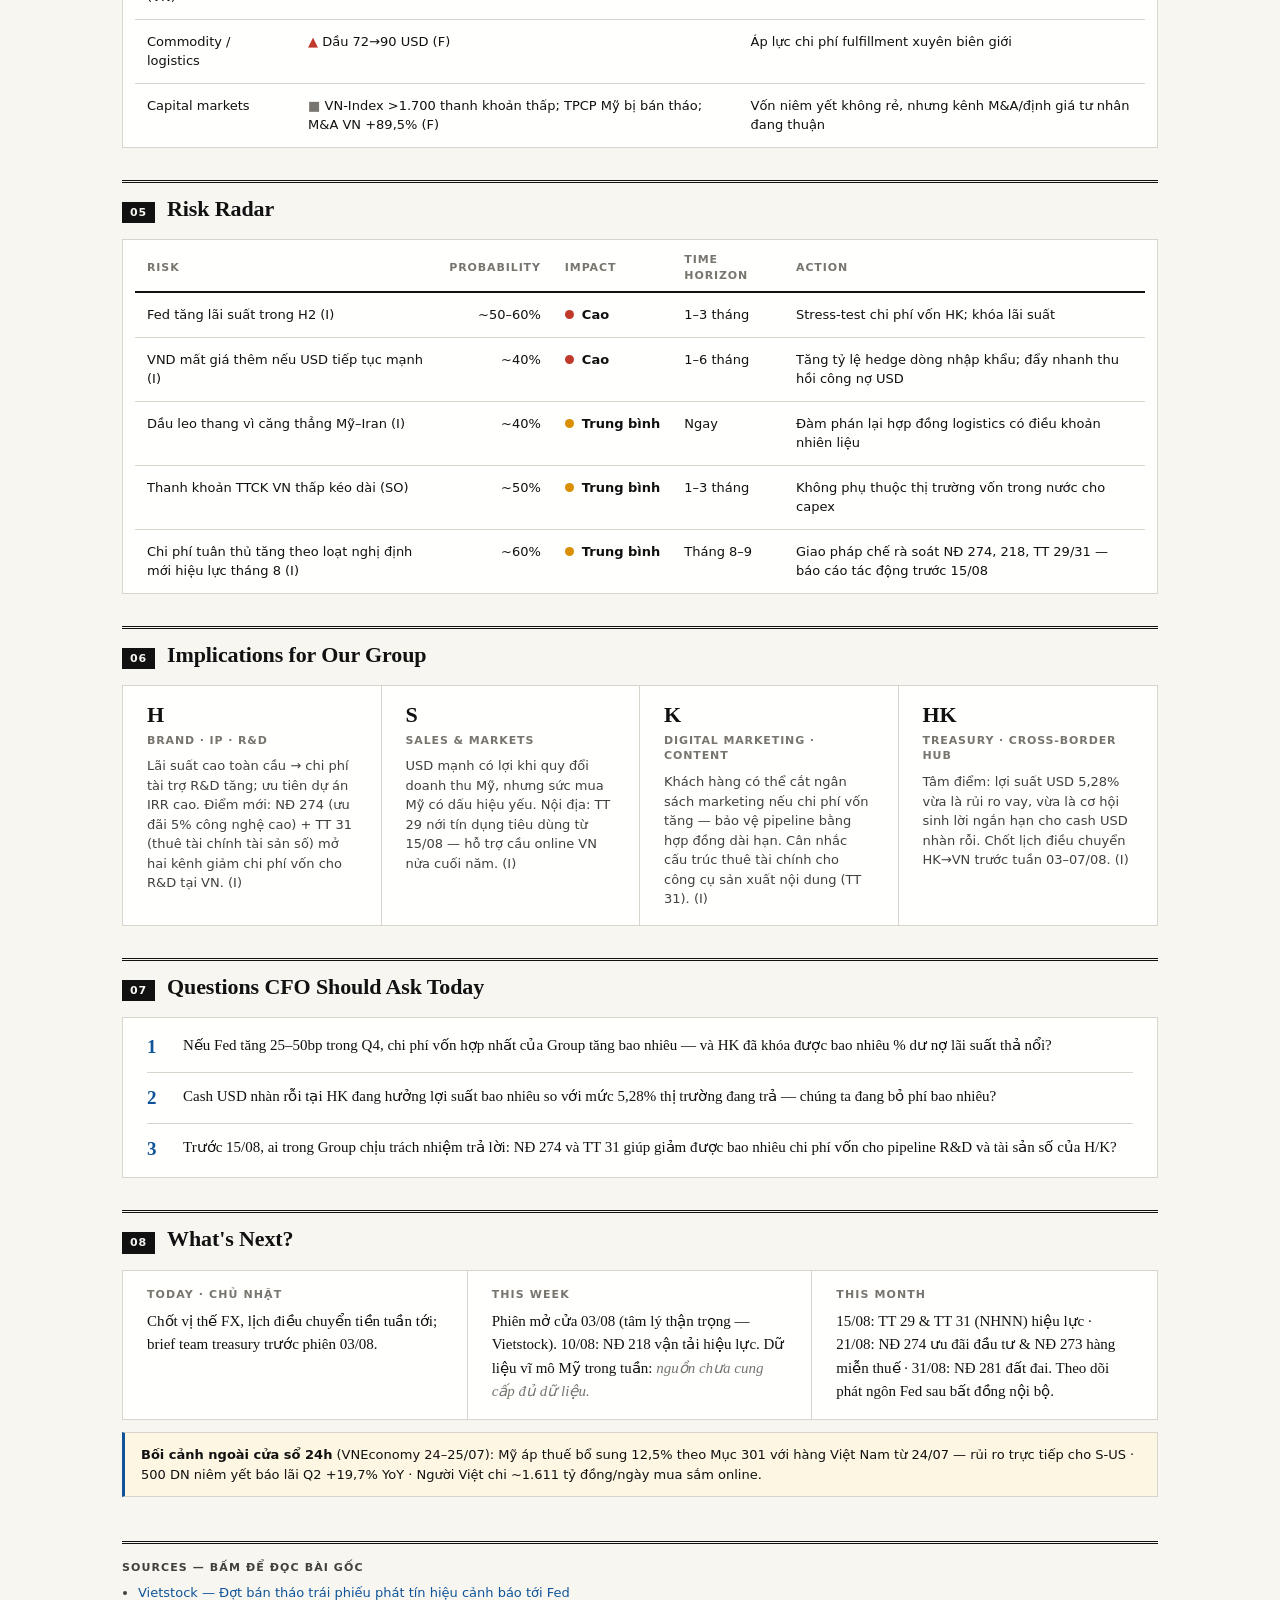
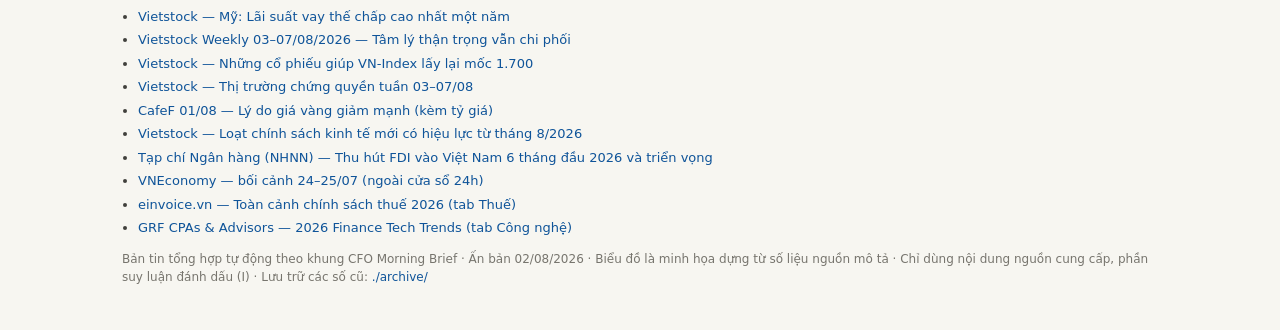
==== commit de1c6d10: "Chuan hoa he thong chu: font co day du dau tieng Viet, thang co chu 9 bac, nhip khoang cach thong nh" ====
--- a/index.html
+++ b/index.html
@@ -5,7 +5,33 @@
 <meta name="viewport" content="width=device-width, initial-scale=1.0">
 <title>CFO Morning Brief – 02/08/2026</title>
 <style>
+  /* ============================================================
+     HỆ THỐNG CHỮ — CFO Morning Brief
+     Font: bộ serif có đủ dấu tiếng Việt (tránh Georgia vì thiếu
+     glyph Việt → chữ bị rơi font giữa dòng, giãn cách lỗi).
+     Thang cỡ chữ: 11 · 12 · 13 · 15 · 17 · 19 · 22 · 26 · 34
+     Thang khoảng cách: 4 · 8 · 12 · 16 · 24 · 32 · 44
+     ============================================================ */
   :root {
+    --serif: "Noto Serif", Cambria, "Palatino Linotype", "Times New Roman", Times, serif;
+    --sans: system-ui, -apple-system, "Segoe UI", Roboto, "Helvetica Neue", Arial, sans-serif;
+
+    --t-micro: 11px;   /* nhãn chữ hoa */
+    --t-xs:    12px;   /* chú thích, meta */
+    --t-sm:    13px;   /* nội dung bảng, ghi chú UI */
+    --t-base:  15px;   /* UI thường */
+    --t-body:  17px;   /* văn xuôi serif */
+    --t-h4:    19px;
+    --t-h3:    22px;
+    --t-h2:    26px;
+
+    --lh-tight: 1.2;
+    --lh-head:  1.28;
+    --lh-ui:    1.5;
+    --lh-prose: 1.62;
+
+    --sp1: 4px; --sp2: 8px; --sp3: 12px; --sp4: 16px; --sp5: 24px; --sp6: 32px; --sp7: 44px;
+
     color-scheme: light;
     --paper: #f7f6f1;
     --surface: #fffffe;
@@ -17,23 +43,14 @@
     --accent: #0f5499;
     --up-bad: #c0392b;
     --down-good: #0a7a3d;
-    --chip-bg: #edecE5;
+    --chip-bg: #edece5;
     --warn-bg: #fdf6e3;
   }
   :root[data-theme="dark"] {
     color-scheme: dark;
-    --paper: #121210;
-    --surface: #1c1c1a;
-    --ink: #f4f3ee;
-    --ink-2: #c9c7bd;
-    --muted: #8f8d84;
-    --hair: #33322d;
-    --rule: #e8e6de;
-    --accent: #5da3e0;
-    --up-bad: #e07868;
-    --down-good: #4fbf7f;
-    --chip-bg: #262622;
-    --warn-bg: #262115;
+    --paper: #121210; --surface: #1c1c1a; --ink: #f4f3ee; --ink-2: #c9c7bd;
+    --muted: #8f8d84; --hair: #33322d; --rule: #e8e6de; --accent: #5da3e0;
+    --up-bad: #e07868; --down-good: #4fbf7f; --chip-bg: #262622; --warn-bg: #262115;
   }
   @media (prefers-color-scheme: dark) {
     :root:not([data-theme="light"]) {
@@ -43,161 +60,250 @@
       --up-bad: #e07868; --down-good: #4fbf7f; --chip-bg: #262622; --warn-bg: #262115;
     }
   }
+
   * { box-sizing: border-box; margin: 0; padding: 0; }
-  body { font-family: Georgia, "Times New Roman", serif; background: var(--paper); color: var(--ink); line-height: 1.55; font-size: 16px; }
-  .wrap { max-width: 1080px; margin: 0 auto; padding: 0 22px 70px; }
+  body {
+    font-family: var(--serif);
+    font-size: var(--t-body);
+    line-height: var(--lh-prose);
+    background: var(--paper);
+    color: var(--ink);
+    -webkit-font-smoothing: antialiased;
+    text-rendering: optimizeLegibility;
+  }
+  p { margin-bottom: var(--sp3); }
+  p:last-child { margin-bottom: 0; }
+  .wrap { max-width: 1080px; margin: 0 auto; padding: 0 22px var(--sp7); }
   a { color: var(--accent); }
-
-  /* ===== Ticker strip ===== */
-  .ticker { display: flex; gap: 0; overflow-x: auto; border-bottom: 1px solid var(--hair); padding: 8px 0; font-family: system-ui, sans-serif; }
-  .ticker .ti { flex: 1 0 auto; min-width: 128px; padding: 0 14px; border-right: 1px solid var(--hair); }
+  h1, h2, h3, h4 { line-height: var(--lh-head); font-weight: 700; letter-spacing: -0.005em; }
+  strong, b { font-weight: 700; }
+
+  /* nhãn chữ hoa dùng chung — mọi nơi cùng một công thức */
+  .kicker, .byline, .stamp, .railhead, .wl, .tk, .secno, nav.toc a,
+  .tabbar button, th, .tag, .masthead .dateline, .next h3, .gcard .role {
+    font-family: var(--sans);
+    text-transform: uppercase;
+    letter-spacing: .08em;
+    font-weight: 700;
+  }
+
+  /* ===== Dải chỉ số thị trường ===== */
+  .ticker { display: flex; overflow-x: auto; border-bottom: 1px solid var(--hair); padding: var(--sp2) 0; }
+  .ticker .ti { flex: 1 0 auto; min-width: 136px; padding: 0 var(--sp4); border-right: 1px solid var(--hair); }
   .ticker .ti:last-child { border-right: none; }
-  .ticker .tk { font-size: 10.5px; text-transform: uppercase; letter-spacing: .06em; color: var(--muted); }
-  .ticker .tv { font-size: 15px; font-weight: 700; font-variant-numeric: tabular-nums; }
-  .ticker .td { font-size: 11.5px; }
-  .ticker .td.bad { color: var(--up-bad); } .ticker .td.good { color: var(--down-good); } .ticker .td.flat { color: var(--muted); }
-
-  /* ===== Masthead ===== */
-  .masthead { text-align: center; padding: 26px 0 12px; position: relative; }
-  .masthead h1 { font-size: clamp(34px, 6vw, 54px); font-weight: 700; letter-spacing: .01em; line-height: 1.05; }
-  .masthead .dateline { display: flex; align-items: center; gap: 14px; margin-top: 14px; font-family: system-ui, sans-serif; font-size: 11.5px; text-transform: uppercase; letter-spacing: .12em; color: var(--ink-2); }
-  .masthead .dateline::before, .masthead .dateline::after { content: ""; flex: 1; border-top: 1px solid var(--rule); }
-  .theme-btn { position: absolute; right: 0; top: 30px; border: 1px solid var(--hair); background: var(--surface); color: var(--ink); border-radius: 6px; padding: 6px 11px; font-size: 12.5px; cursor: pointer; font-family: system-ui, sans-serif; }
-  .legend { text-align: center; font-family: system-ui, sans-serif; font-size: 11.5px; color: var(--muted); padding: 8px 0 0; }
-
-  nav.toc { display: flex; gap: 2px; flex-wrap: wrap; justify-content: center; margin: 12px 0 0; position: sticky; top: 0; background: var(--paper); padding: 9px 0; z-index: 9; border-top: 3px double var(--rule); border-bottom: 1px solid var(--rule); font-family: system-ui, sans-serif; }
-  nav.toc a { text-decoration: none; color: var(--ink-2); font-size: 12px; text-transform: uppercase; letter-spacing: .05em; padding: 3px 11px; border-right: 1px solid var(--hair); }
+  .ticker .tk { font-size: var(--t-micro); color: var(--muted); line-height: 1.4; }
+  .ticker .tv { font-family: var(--sans); font-size: var(--t-base); font-weight: 700; font-variant-numeric: tabular-nums; line-height: 1.35; margin-top: 2px; }
+  .ticker .td { font-family: var(--sans); font-size: var(--t-xs); line-height: 1.4; margin-top: 1px; }
+  .ticker .td.bad { color: var(--up-bad); }
+  .ticker .td.good { color: var(--down-good); }
+  .ticker .td.flat { color: var(--muted); }
+
+  /* ===== Măng-sét ===== */
+  .masthead { display: flex; flex-direction: column; align-items: center; padding: var(--sp5) 0 var(--sp3); }
+  .theme-btn {
+    order: -1; align-self: flex-end; margin-bottom: var(--sp2);
+    font-family: var(--sans); font-size: var(--t-xs); cursor: pointer;
+    border: 1px solid var(--hair); background: var(--surface); color: var(--ink);
+    border-radius: 6px; padding: 6px 11px;
+  }
+  .masthead h1 { font-size: clamp(32px, 5.6vw, 50px); line-height: 1.06; letter-spacing: .005em; text-align: center; }
+  .masthead .dateline {
+    display: flex; align-items: center; gap: var(--sp3); width: 100%;
+    margin-top: var(--sp3); font-size: var(--t-micro); letter-spacing: .1em;
+    color: var(--ink-2); line-height: 1.5; text-align: center;
+  }
+  .masthead .dateline::before, .masthead .dateline::after { content: ""; flex: 1 1 24px; border-top: 1px solid var(--rule); }
+  .legend { font-family: var(--sans); font-size: var(--t-xs); line-height: 1.5; color: var(--muted); text-align: center; margin-top: var(--sp2); }
+
+  /* ===== Thanh tab ===== */
+  .tabbar {
+    display: flex; justify-content: center; flex-wrap: wrap;
+    border-top: 3px double var(--rule); border-bottom: 1px solid var(--rule);
+    margin-top: var(--sp3); position: sticky; top: 0; background: var(--paper); z-index: 20;
+  }
+  .tabbar button {
+    background: none; border: none; border-bottom: 3px solid transparent; cursor: pointer;
+    padding: var(--sp3) var(--sp4); font-size: var(--t-xs); color: var(--ink-2); line-height: 1.4;
+  }
+  .tabbar button:hover { color: var(--accent); }
+  .tabbar button.active { color: var(--ink); border-bottom-color: var(--ink); }
+  .tabpanel { display: none; padding-top: var(--sp5); }
+  .tabpanel.active { display: block; }
+
+  /* ===== Mục lục trong tab 1 ===== */
+  nav.toc { display: flex; flex-wrap: wrap; justify-content: center; gap: 2px; padding-bottom: var(--sp4); border-bottom: 1px solid var(--hair); }
+  nav.toc a { font-size: var(--t-micro); font-weight: 600; color: var(--muted); text-decoration: none; padding: 2px var(--sp3); border-right: 1px solid var(--hair); line-height: 1.5; }
   nav.toc a:last-child { border-right: none; }
   nav.toc a:hover { color: var(--accent); }
 
-  /* ===== Front page grid ===== */
-  .front { display: grid; grid-template-columns: 1.9fr 1fr; gap: 0 28px; padding: 26px 0 8px; }
-  .front .lead { padding-right: 28px; border-right: 1px solid var(--hair); }
-  @media (max-width: 760px) { .front { grid-template-columns: 1fr; } .front .lead { padding-right: 0; border-right: none; border-bottom: 1px solid var(--hair); padding-bottom: 20px; margin-bottom: 20px; } }
-
-  .kicker { font-family: system-ui, sans-serif; font-size: 11.5px; font-weight: 700; text-transform: uppercase; letter-spacing: .1em; color: var(--accent); margin-bottom: 8px; }
-  .lead h2.head { font-size: clamp(24px, 3.4vw, 34px); line-height: 1.16; font-weight: 700; letter-spacing: -0.01em; margin-bottom: 10px; }
-  .lead .deck { font-size: 16.5px; color: var(--ink-2); margin-bottom: 14px; }
-  .figure { margin: 6px 0 10px; }
+  /* ===== Trang nhất ===== */
+  .front { display: grid; grid-template-columns: 1.9fr 1fr; gap: 0 var(--sp6); padding-top: var(--sp5); }
+  .front .lead { padding-right: var(--sp6); border-right: 1px solid var(--hair); }
+  @media (max-width: 780px) {
+    .front { grid-template-columns: 1fr; }
+    .front .lead { padding-right: 0; border-right: none; border-bottom: 1px solid var(--hair); padding-bottom: var(--sp5); margin-bottom: var(--sp5); }
+  }
+  .kicker { font-size: var(--t-micro); color: var(--accent); margin-bottom: var(--sp2); line-height: 1.4; }
+  .lead h2.head { font-size: clamp(25px, 3.2vw, 34px); line-height: var(--lh-tight); margin-bottom: var(--sp3); text-wrap: balance; }
+  .lead .deck { font-size: var(--t-h4); line-height: 1.45; color: var(--ink-2); margin-bottom: var(--sp4); }
+  .byline { font-size: var(--t-micro); font-weight: 600; color: var(--muted); margin-bottom: var(--sp3); line-height: 1.5; }
+  .lead p.body { font-size: var(--t-body); margin-bottom: var(--sp3); }
+  .lead p.body:last-child { margin-bottom: 0; }
+
+  .figure { margin: var(--sp2) 0 var(--sp3); }
   .figure svg { width: 100%; height: auto; display: block; border: 1px solid var(--hair); background: var(--surface); }
-  .figure figcaption { font-family: system-ui, sans-serif; font-size: 11.5px; color: var(--muted); padding-top: 6px; }
-  .byline { font-family: system-ui, sans-serif; font-size: 12px; color: var(--muted); margin-bottom: 12px; text-transform: uppercase; letter-spacing: .05em; }
-  .lead p.body { margin-bottom: 10px; font-size: 15.5px; }
-  .facttag { font-family: system-ui, sans-serif; font-size: 10.5px; font-weight: 700; color: var(--muted); }
-
-  /* What's News rail */
-  .rail h3.railhead { font-family: system-ui, sans-serif; font-size: 13px; font-weight: 800; text-transform: uppercase; letter-spacing: .12em; border-bottom: 2px solid var(--rule); padding-bottom: 6px; margin-bottom: 12px; }
-  .wn { padding: 10px 0; border-bottom: 1px solid var(--hair); font-size: 14.5px; }
+  .figure figcaption { font-family: var(--sans); font-size: var(--t-xs); line-height: 1.5; color: var(--muted); padding-top: var(--sp2); }
+
+  .facttag { font-family: var(--sans); font-size: var(--t-micro); font-weight: 700; color: var(--muted); white-space: nowrap; }
+
+  /* Cột What's News */
+  .rail .railhead { font-size: var(--t-xs); letter-spacing: .1em; border-bottom: 2px solid var(--rule); padding-bottom: var(--sp2); margin-bottom: var(--sp3); line-height: 1.4; }
+  .wn { padding: var(--sp3) 0; border-bottom: 1px solid var(--hair); font-size: var(--t-base); line-height: 1.55; }
   .wn:last-child { border-bottom: none; }
-  .wn .wl { font-family: system-ui, sans-serif; font-size: 10.5px; font-weight: 700; text-transform: uppercase; letter-spacing: .08em; color: var(--muted); display: block; margin-bottom: 2px; }
-  .wn.action { background: var(--warn-bg); margin: 8px -10px 0; padding: 10px; border: 1px solid var(--hair); border-left: 3px solid var(--accent); }
-
-  /* photo feature row */
-  .featurerow { display: grid; grid-template-columns: repeat(auto-fit, minmax(220px, 1fr)); gap: 18px; padding: 18px 0 6px; border-top: 3px double var(--rule); margin-top: 18px; }
-  .feat { border-right: 1px solid var(--hair); padding-right: 18px; }
+  .wn .wl { display: block; font-size: var(--t-micro); color: var(--muted); margin-bottom: var(--sp1); line-height: 1.4; }
+  .wn.action { background: var(--warn-bg); border: 1px solid var(--hair); border-left: 3px solid var(--accent); margin: var(--sp3) 0 0; padding: var(--sp3); }
+
+  /* Hàng 3 tin có biểu đồ */
+  .featurerow { display: grid; grid-template-columns: repeat(auto-fit, minmax(230px, 1fr)); gap: var(--sp5); border-top: 3px double var(--rule); margin-top: var(--sp5); padding-top: var(--sp5); }
+  .feat { border-right: 1px solid var(--hair); padding-right: var(--sp5); }
   .feat:last-child { border-right: none; padding-right: 0; }
   .feat svg { width: 100%; height: auto; display: block; border: 1px solid var(--hair); background: var(--surface); }
-  .feat h4 { font-size: 16px; margin: 8px 0 3px; line-height: 1.25; }
-  .feat p { font-family: system-ui, sans-serif; font-size: 12.5px; color: var(--ink-2); }
-  @media (max-width: 760px) { .feat { border-right: none; padding-right: 0; border-bottom: 1px solid var(--hair); padding-bottom: 14px; } }
-
-  /* ===== Sections ===== */
-  section.sec { margin-top: 34px; }
-  .sechead { display: flex; align-items: baseline; gap: 12px; border-top: 3px double var(--rule); padding-top: 10px; margin-bottom: 14px; }
-  .sechead h2 { font-size: 21px; font-weight: 700; }
-  .sechead .secno { font-family: system-ui, sans-serif; font-size: 11px; font-weight: 700; color: var(--paper); background: var(--ink); padding: 2px 8px; letter-spacing: .05em; }
-  .sechead .note { font-family: system-ui, sans-serif; font-size: 12px; color: var(--muted); }
-
-  .card { background: var(--surface); border: 1px solid var(--hair); padding: 4px 14px; }
-  table { width: 100%; border-collapse: collapse; font-size: 13.5px; font-family: system-ui, sans-serif; }
-  th { text-align: left; font-size: 11px; text-transform: uppercase; letter-spacing: .07em; color: var(--muted); font-weight: 700; padding: 10px 10px 7px; border-bottom: 2px solid var(--rule); }
-  td { padding: 10px; border-bottom: 1px solid var(--hair); vertical-align: top; }
+  .feat h4 { font-size: var(--t-h4); margin: var(--sp3) 0 var(--sp1); }
+  .feat p { font-family: var(--sans); font-size: var(--t-sm); line-height: var(--lh-ui); color: var(--ink-2); }
+  @media (max-width: 780px) {
+    .feat { border-right: none; padding-right: 0; border-bottom: 1px solid var(--hair); padding-bottom: var(--sp4); }
+    .feat:last-child { border-bottom: none; padding-bottom: 0; }
+  }
+
+  /* ===== Khối section ===== */
+  section.sec { margin-top: var(--sp6); }
+  .sechead { display: flex; align-items: baseline; flex-wrap: wrap; gap: var(--sp3); border-top: 3px double var(--rule); padding-top: var(--sp3); margin-bottom: var(--sp4); }
+  .sechead h2 { font-size: var(--t-h3); }
+  .sechead .secno { font-size: var(--t-micro); color: var(--paper); background: var(--ink); padding: 3px var(--sp2); line-height: 1.4; }
+  .sechead .note { font-family: var(--sans); font-size: var(--t-xs); font-weight: 400; color: var(--muted); line-height: 1.5; }
+
+  /* ===== Thẻ &  bảng ===== */
+  .card { background: var(--surface); border: 1px solid var(--hair); padding: var(--sp4) var(--sp5); }
+  .card.pad > *:last-child { margin-bottom: 0; }
+  .card.tablewrap { padding: 0 var(--sp3); overflow-x: auto; }
+  .cardtitle { font-size: var(--t-h4); margin-bottom: var(--sp2); }
+  .uinote { font-family: var(--sans); font-size: var(--t-sm); line-height: var(--lh-ui); color: var(--ink-2); margin-bottom: var(--sp3); }
+  .lede { font-size: var(--t-h4); line-height: 1.5; color: var(--ink-2); margin-bottom: var(--sp4); }
+  .tabpanel:not(#tab-brief) > p, .tabpanel:not(#tab-brief) > .lede, .tabpanel > .tabhead { max-width: 76ch; }
+  .prose p { margin-bottom: var(--sp3); }
+  .prose p:last-child { margin-bottom: 0; }
+  .tabhead { font-size: clamp(24px, 3.1vw, 32px); line-height: var(--lh-tight); margin-bottom: var(--sp3); text-wrap: balance; }
+  .stamp { font-size: var(--t-micro); color: var(--muted); margin-bottom: var(--sp4); line-height: 1.5; }
+  .srcname { display: inline-block; font-family: var(--sans); font-size: var(--t-micro); font-weight: 400; letter-spacing: 0; text-transform: none; color: var(--muted); line-height: 1.45; margin-top: 2px; }
+
+  table { width: 100%; border-collapse: collapse; font-family: var(--sans); font-size: var(--t-sm); line-height: var(--lh-ui); }
+  th { text-align: left; font-size: var(--t-micro); color: var(--muted); padding: var(--sp3) var(--sp3) var(--sp2); border-bottom: 2px solid var(--rule); line-height: 1.4; }
+  td { padding: var(--sp3); border-bottom: 1px solid var(--hair); vertical-align: top; }
   tr:last-child td { border-bottom: none; }
-  td.num { text-align: right; font-variant-numeric: tabular-nums; }
-  td b.vb { font-size: 14px; }
-  .dir { font-weight: 700; } .dir.up { color: var(--up-bad); } .dir.down { color: var(--down-good); } .dir.flat { color: var(--muted); }
-  .impact { display: inline-flex; align-items: center; gap: 6px; font-weight: 600; font-size: 12.5px; white-space: nowrap; }
-  .impact .dot { width: 9px; height: 9px; border-radius: 50%; }
-  .impact.high .dot { background: var(--up-bad); } .impact.med .dot { background: #d98e04; }
+  td.num { text-align: right; font-variant-numeric: tabular-nums; white-space: nowrap; }
+  td .vb, td b.vb { display: inline-block; font-size: var(--t-base); font-weight: 700; line-height: 1.4; }
+  .dir { font-weight: 700; }
+  .dir.up { color: var(--up-bad); } .dir.down { color: var(--down-good); } .dir.flat { color: var(--muted); }
+  .impact { display: inline-flex; align-items: center; gap: var(--sp2); font-size: var(--t-sm); font-weight: 600; white-space: nowrap; }
+  .impact .dot { width: 9px; height: 9px; border-radius: 50%; flex: 0 0 auto; }
+  .impact.high .dot { background: var(--up-bad); }
+  .impact.med .dot { background: #d98e04; }
   .missing { color: var(--muted); font-style: italic; }
 
-  /* chips + accordion */
-  .chips { display: flex; gap: 8px; flex-wrap: wrap; margin-bottom: 12px; font-family: system-ui, sans-serif; }
-  .chip { font-size: 12px; padding: 5px 13px; border-radius: 999px; cursor: pointer; background: var(--chip-bg); color: var(--ink-2); border: 1px solid transparent; user-select: none; }
+  /* ===== Chip lọc + accordion Top 7 ===== */
+  .chips { display: flex; flex-wrap: wrap; gap: var(--sp2); margin-bottom: var(--sp3); }
+  .chip { font-family: var(--sans); font-size: var(--t-xs); line-height: 1.5; padding: 5px var(--sp3); border-radius: 999px; cursor: pointer; user-select: none; background: var(--chip-bg); color: var(--ink-2); border: 1px solid transparent; }
   .chip:hover { border-color: var(--muted); }
   .chip.active { background: var(--ink); color: var(--paper); font-weight: 700; }
+
   .dev { background: var(--surface); border: 1px solid var(--hair); margin-bottom: -1px; }
-  .dev-head { display: flex; align-items: center; gap: 12px; padding: 13px 16px; cursor: pointer; }
+  .dev-head { display: flex; align-items: baseline; gap: var(--sp3); padding: var(--sp3) var(--sp4); cursor: pointer; }
   .dev-head:hover { background: var(--chip-bg); }
-  .dev .pri { font-family: Georgia, serif; flex: 0 0 30px; font-size: 24px; font-weight: 700; color: var(--muted); text-align: center; }
+  .dev .pri { flex: 0 0 26px; font-size: var(--t-h3); font-weight: 700; color: var(--muted); text-align: center; line-height: 1.25; }
   .dev[data-p="1"] .pri, .dev[data-p="2"] .pri { color: var(--accent); }
-  .dev .t { flex: 1; font-size: 15.5px; font-weight: 700; line-height: 1.3; }
-  .dev .tags { display: flex; gap: 6px; flex-wrap: wrap; font-family: system-ui, sans-serif; }
-  .tag { font-size: 10.5px; text-transform: uppercase; letter-spacing: .05em; padding: 2px 9px; background: var(--chip-bg); color: var(--ink-2); white-space: nowrap; }
-  .dev .arrow { color: var(--muted); font-size: 12px; transition: transform .18s; font-family: system-ui, sans-serif; }
+  .dev .t { flex: 1 1 260px; font-size: var(--t-h4); font-weight: 700; line-height: 1.32; }
+  .dev .tags { display: flex; flex-wrap: wrap; gap: var(--sp2); }
+  .tag { font-size: var(--t-micro); font-weight: 600; padding: 3px var(--sp2); background: var(--chip-bg); color: var(--ink-2); white-space: nowrap; line-height: 1.45; }
+  .dev .arrow { font-family: var(--sans); font-size: var(--t-xs); color: var(--muted); transition: transform .18s; }
   .dev.open .arrow { transform: rotate(90deg); }
-  .dev-body { display: none; padding: 2px 18px 16px 58px; }
+  .dev-body { display: none; padding: 0 var(--sp5) var(--sp4) 66px; }
   .dev.open .dev-body { display: block; }
-  .dev-body dl { display: grid; grid-template-columns: 130px 1fr; gap: 7px 12px; font-size: 13.5px; font-family: system-ui, sans-serif; }
-  .dev-body dt { color: var(--muted); font-weight: 700; font-size: 11px; text-transform: uppercase; letter-spacing: .05em; padding-top: 2px; }
+  .dev-body dl { display: grid; grid-template-columns: 128px 1fr; gap: var(--sp2) var(--sp3); font-family: var(--sans); font-size: var(--t-sm); line-height: var(--lh-ui); }
+  .dev-body dt { font-size: var(--t-micro); font-weight: 700; text-transform: uppercase; letter-spacing: .08em; color: var(--muted); padding-top: 1px; }
   .dev.hidden { display: none; }
-
-  /* Vietnam focus */
-  .vnGrid { display: grid; grid-template-columns: 1.5fr 1fr; gap: 18px; }
-  @media (max-width: 820px) { .vnGrid { grid-template-columns: 1fr; } }
-  .fdi { background: var(--surface); border: 1px solid var(--hair); padding: 16px 18px; }
-  .fdi h3 { font-size: 17px; margin-bottom: 4px; }
-  .fdi .sub { font-family: system-ui, sans-serif; font-size: 12px; color: var(--muted); margin-bottom: 10px; }
-  .fdi .big { display: flex; gap: 22px; margin: 10px 0 4px; }
-  .fdi .big .n { font-size: 26px; font-weight: 700; font-variant-numeric: tabular-nums; }
-  .fdi .big .l { font-family: system-ui, sans-serif; font-size: 11px; text-transform: uppercase; letter-spacing: .06em; color: var(--muted); }
-  .fdi .big .pct { font-family: system-ui, sans-serif; font-size: 12px; font-weight: 700; color: var(--down-good); }
-  .fdi ul { font-family: system-ui, sans-serif; font-size: 13px; color: var(--ink-2); margin: 8px 0 0 16px; }
-  .fdi li { margin: 4px 0; }
-  .fdi .cfoline { font-family: system-ui, sans-serif; font-size: 13px; margin-top: 12px; padding: 10px 12px; background: var(--warn-bg); border-left: 3px solid var(--accent); }
-
-  /* group cards */
-  .grid4 { display: grid; grid-template-columns: repeat(auto-fit, minmax(215px, 1fr)); gap: 0; border: 1px solid var(--hair); background: var(--surface); }
-  .gcard { padding: 16px 18px; border-right: 1px solid var(--hair); }
+  @media (max-width: 620px) {
+    .dev-body { padding-left: var(--sp4); }
+    .dev-body dl { grid-template-columns: 1fr; gap: 2px; }
+    .dev-body dd { margin-bottom: var(--sp2); }
+  }
+
+  /* ===== Mục Việt Nam ===== */
+  .vnGrid { display: grid; grid-template-columns: 1.5fr 1fr; gap: var(--sp5); align-items: start; }
+  @media (max-width: 860px) { .vnGrid { grid-template-columns: 1fr; } }
+  .fdi { background: var(--surface); border: 1px solid var(--hair); padding: var(--sp4) var(--sp5); }
+  .fdi h3 { font-size: var(--t-h4); margin-bottom: var(--sp1); }
+  .fdi .sub { font-family: var(--sans); font-size: var(--t-xs); line-height: var(--lh-ui); color: var(--muted); margin-bottom: var(--sp3); }
+  .fdi svg { width: 100%; height: auto; display: block; margin-bottom: var(--sp2); }
+  .fdi ul { font-family: var(--sans); font-size: var(--t-sm); line-height: var(--lh-ui); color: var(--ink-2); padding-left: var(--sp4); margin-top: var(--sp2); }
+  .fdi li { margin-bottom: var(--sp1); }
+  .callout, .cfoline { font-family: var(--sans); font-size: var(--t-sm); line-height: var(--lh-ui); background: var(--warn-bg); border: 1px solid var(--hair); border-left: 3px solid var(--accent); padding: var(--sp3) var(--sp4); margin-top: var(--sp3); }
+
+  /* ===== Thẻ 4 công ty ===== */
+  .grid4 { display: grid; grid-template-columns: repeat(auto-fit, minmax(220px, 1fr)); border: 1px solid var(--hair); background: var(--surface); }
+  .gcard { padding: var(--sp4) var(--sp5); border-right: 1px solid var(--hair); }
   .gcard:last-child { border-right: none; }
-  @media (max-width: 900px) { .gcard { border-right: none; border-bottom: 1px solid var(--hair); } .gcard:last-child { border-bottom: none; } }
-  .gcard h3 { font-size: 22px; }
-  .gcard .role { font-family: system-ui, sans-serif; font-size: 10.5px; text-transform: uppercase; letter-spacing: .07em; color: var(--muted); display: block; margin: 2px 0 8px; }
-  .gcard p { font-family: system-ui, sans-serif; font-size: 13px; color: var(--ink-2); }
-
-  .q { display: flex; gap: 14px; padding: 13px 0; border-bottom: 1px solid var(--hair); font-size: 15.5px; }
-  .q:last-child { border-bottom: none; }
-  .q .qn { font-family: Georgia, serif; flex: 0 0 26px; font-size: 22px; font-weight: 700; color: var(--accent); }
-
-  .next { display: grid; grid-template-columns: repeat(auto-fit, minmax(230px, 1fr)); gap: 0; border: 1px solid var(--hair); background: var(--surface); }
-  .next > div { padding: 15px 18px; border-right: 1px solid var(--hair); }
+  @media (max-width: 920px) {
+    .gcard { border-right: none; border-bottom: 1px solid var(--hair); }
+    .gcard:last-child { border-bottom: none; }
+  }
+  .gcard h3 { font-size: var(--t-h3); line-height: 1.2; }
+  .gcard .role { display: block; font-size: var(--t-micro); color: var(--muted); margin: var(--sp1) 0 var(--sp2); line-height: 1.45; }
+  .gcard p { font-family: var(--sans); font-size: var(--t-sm); line-height: var(--lh-ui); color: var(--ink-2); }
+
+  /* ===== Danh sách đánh số ===== */
+  .q { display: flex; gap: var(--sp3); padding: var(--sp3) 0; border-bottom: 1px solid var(--hair); font-size: var(--t-base); line-height: 1.55; }
+  .q:last-child { border-bottom: none; padding-bottom: 0; }
+  .q:first-child { padding-top: 0; }
+  .q .qn { flex: 0 0 24px; font-size: var(--t-h4); font-weight: 700; color: var(--accent); line-height: 1.35; }
+
+  /* ===== What's Next / lộ trình ===== */
+  .next { display: grid; grid-template-columns: repeat(auto-fit, minmax(240px, 1fr)); border: 1px solid var(--hair); background: var(--surface); }
+  .next > div { padding: var(--sp4) var(--sp5); border-right: 1px solid var(--hair); }
   .next > div:last-child { border-right: none; }
-  @media (max-width: 800px) { .next > div { border-right: none; border-bottom: 1px solid var(--hair); } .next > div:last-child { border-bottom: none; } }
-  .next h3 { font-family: system-ui, sans-serif; font-size: 11.5px; text-transform: uppercase; letter-spacing: .1em; color: var(--muted); margin-bottom: 7px; }
-  .next p { font-size: 14px; }
-
-  footer { margin-top: 40px; padding-top: 14px; border-top: 3px double var(--rule); font-family: system-ui, sans-serif; font-size: 12.5px; color: var(--ink-2); }
-  footer h4 { font-size: 11.5px; text-transform: uppercase; letter-spacing: .1em; margin-bottom: 8px; }
-  footer li { margin: 3px 0 3px 18px; }
+  @media (max-width: 820px) {
+    .next > div { border-right: none; border-bottom: 1px solid var(--hair); }
+    .next > div:last-child { border-bottom: none; }
+  }
+  .next h3 { font-size: var(--t-micro); letter-spacing: .1em; color: var(--muted); margin-bottom: var(--sp2); line-height: 1.4; }
+  .next p { font-size: var(--t-base); line-height: 1.55; }
+
+  /* ===== Trích dẫn ===== */
+  .quotebox { background: var(--surface); border: 1px solid var(--hair); border-left: 4px solid var(--accent); padding: var(--sp5); margin: var(--sp3) 0 var(--sp4); }
+  .quotebox .qt { font-size: var(--t-h3); line-height: 1.45; font-style: italic; text-wrap: pretty; }
+  .quotebox .who { font-family: var(--sans); font-size: var(--t-xs); font-weight: 600; color: var(--muted); margin-top: var(--sp3); line-height: var(--lh-ui); }
+
+  .twocol { display: grid; grid-template-columns: 1.5fr 1fr; gap: var(--sp5); align-items: start; }
+  @media (max-width: 860px) { .twocol { grid-template-columns: 1fr; } }
+
+  /* ===== Chân trang ===== */
+  footer { margin-top: var(--sp7); padding-top: var(--sp4); border-top: 3px double var(--rule); font-family: var(--sans); font-size: var(--t-sm); line-height: var(--lh-ui); color: var(--ink-2); }
+  footer h4 { font-family: var(--sans); font-size: var(--t-micro); text-transform: uppercase; letter-spacing: .1em; margin-bottom: var(--sp2); line-height: 1.4; }
+  footer ul { padding-left: var(--sp4); }
+  footer li { margin-bottom: var(--sp1); }
   footer a { text-decoration: none; }
   footer a:hover { text-decoration: underline; }
-
-  /* ===== Top-level tabs ===== */
-  .tabbar { display: flex; justify-content: center; flex-wrap: wrap; border-top: 3px double var(--rule); border-bottom: 1px solid var(--rule); margin-top: 12px; position: sticky; top: 0; background: var(--paper); z-index: 20; font-family: system-ui, sans-serif; }
-  .tabbar button { background: none; border: none; cursor: pointer; padding: 12px 18px; font-size: 12.5px; font-weight: 700; text-transform: uppercase; letter-spacing: .08em; color: var(--ink-2); border-bottom: 3px solid transparent; }
-  .tabbar button:hover { color: var(--accent); }
-  .tabbar button.active { color: var(--ink); border-bottom-color: var(--ink); }
-  .tabpanel { display: none; }
-  .tabpanel.active { display: block; }
-  nav.toc { position: static; }
-
-  .quotebox { background: var(--surface); border: 1px solid var(--hair); border-left: 4px solid var(--accent); padding: 18px 22px; margin: 8px 0 16px; }
-  .quotebox .qt { font-size: 21px; line-height: 1.45; font-style: italic; }
-  .quotebox .who { font-family: system-ui, sans-serif; font-size: 12px; text-transform: uppercase; letter-spacing: .07em; color: var(--muted); margin-top: 10px; }
-  .callout { font-family: system-ui, sans-serif; font-size: 13px; background: var(--warn-bg); border: 1px solid var(--hair); border-left: 3px solid var(--accent); padding: 12px 14px; margin-top: 12px; }
-  .twocol { display: grid; grid-template-columns: 1.5fr 1fr; gap: 18px; }
-  @media (max-width: 820px) { .twocol { grid-template-columns: 1fr; } }
-  .stamp { font-family: system-ui, sans-serif; font-size: 11px; color: var(--muted); text-transform: uppercase; letter-spacing: .08em; margin: 14px 0 4px; }
+  @media (max-width: 640px) {
+    .wrap { padding: 0 16px var(--sp6); }
+    .tabbar { flex-wrap: nowrap; overflow-x: auto; justify-content: flex-start; }
+    .tabbar button { padding: 11px 14px; white-space: nowrap; }
+    .masthead { padding-top: var(--sp4); }
+    .masthead .dateline { justify-content: center; letter-spacing: .06em; }
+    .masthead .dateline::before, .masthead .dateline::after { display: none; }
+    nav.toc { gap: 0; }
+    nav.toc a { padding: 2px var(--sp2); }
+    .ticker .ti { min-width: 124px; padding: 0 var(--sp3); }
+  }
+  footer .fine { margin-top: var(--sp3); font-size: var(--t-xs); color: var(--muted); line-height: var(--lh-ui); }
 </style>
 </head>
 <body>
@@ -399,7 +505,7 @@
 <section class="sec" id="vietnam">
   <div class="sechead"><span class="secno">03</span><h2>Việt Nam · Kinh tế &amp; Chính sách</h2><span class="note">mục mới — chính sách, dòng vốn, môi trường kinh doanh</span></div>
   <div class="vnGrid">
-    <div class="card" style="padding:6px 12px; overflow-x:auto;">
+    <div class="card tablewrap">
       <table>
         <thead><tr><th>Văn bản mới — hiệu lực tháng 8</th><th>Từ ngày</th><th>Nội dung chính (F)</th><th>Ý nghĩa với Group (I)</th></tr></thead>
         <tbody>
@@ -440,7 +546,7 @@
 <!-- ===== SIGNALS ===== -->
 <section class="sec" id="signals">
   <div class="sechead"><span class="secno">04</span><h2>Market Signals</h2></div>
-  <div class="card" style="padding:6px 12px; overflow-x:auto;">
+  <div class="card tablewrap">
     <table>
       <thead><tr><th>Indicator</th><th>Direction</th><th>CFO Interpretation</th></tr></thead>
       <tbody>
@@ -460,7 +566,7 @@
 <!-- ===== RISK ===== -->
 <section class="sec" id="risk">
   <div class="sechead"><span class="secno">05</span><h2>Risk Radar</h2></div>
-  <div class="card" style="padding:6px 12px; overflow-x:auto;">
+  <div class="card tablewrap">
     <table>
       <thead><tr><th>Risk</th><th style="text-align:right">Probability</th><th>Impact</th><th>Time Horizon</th><th>Action</th></tr></thead>
       <tbody>
@@ -488,7 +594,7 @@
 <!-- ===== QUESTIONS ===== -->
 <section class="sec" id="questions">
   <div class="sechead"><span class="secno">07</span><h2>Questions CFO Should Ask Today</h2></div>
-  <div class="card" style="padding: 6px 18px;">
+  <div class="card pad">
     <div class="q"><div class="qn">1</div><div>Nếu Fed tăng 25–50bp trong Q4, chi phí vốn hợp nhất của Group tăng bao nhiêu — và HK đã khóa được bao nhiêu % dư nợ lãi suất thả nổi?</div></div>
     <div class="q"><div class="qn">2</div><div>Cash USD nhàn rỗi tại HK đang hưởng lợi suất bao nhiêu so với mức 5,28% thị trường đang trả — chúng ta đang bỏ phí bao nhiêu?</div></div>
     <div class="q"><div class="qn">3</div><div>Trước 15/08, ai trong Group chịu trách nhiệm trả lời: NĐ 274 và TT 31 giúp giảm được bao nhiêu chi phí vốn cho pipeline R&amp;D và tài sản số của H/K?</div></div>
@@ -503,7 +609,7 @@
     <div><h3>This Week</h3><p>Phiên mở cửa 03/08 (tâm lý thận trọng — Vietstock). 10/08: NĐ 218 vận tải hiệu lực. Dữ liệu vĩ mô Mỹ trong tuần: <span class="missing">nguồn chưa cung cấp đủ dữ liệu.</span></p></div>
     <div><h3>This Month</h3><p>15/08: TT 29 &amp; TT 31 (NHNN) hiệu lực · 21/08: NĐ 274 ưu đãi đầu tư &amp; NĐ 273 hàng miễn thuế · 31/08: NĐ 281 đất đai. Theo dõi phát ngôn Fed sau bất đồng nội bộ.</p></div>
   </div>
-  <p style="font-family:system-ui,sans-serif;font-size:12.5px;color:var(--ink-2);background:var(--warn-bg);border:1px solid var(--hair);padding:12px 14px;margin-top:14px;"><strong>Bối cảnh ngoài cửa sổ 24h</strong> (VNEconomy 24–25/07): Mỹ áp thuế bổ sung 12,5% theo Mục 301 với hàng Việt Nam từ 24/07 — rủi ro trực tiếp cho S-US · 500 DN niêm yết báo lãi Q2 +19,7% YoY · Người Việt chi ~1.611 tỷ đồng/ngày mua sắm online.</p>
+  <p class="callout"><strong>Bối cảnh ngoài cửa sổ 24h</strong> (VNEconomy 24–25/07): Mỹ áp thuế bổ sung 12,5% theo Mục 301 với hàng Việt Nam từ 24/07 — rủi ro trực tiếp cho S-US · 500 DN niêm yết báo lãi Q2 +19,7% YoY · Người Việt chi ~1.611 tỷ đồng/ngày mua sắm online.</p>
 </section>
 </div><!-- /tab-brief -->
 
@@ -512,26 +618,26 @@
   <div class="stamp">Chuyên mục rèn luyện · nội dung xoay vòng mỗi ngày · Ấn bản 02/08/2026</div>
 
   <div class="kicker">Tư duy hôm nay · Kỷ luật đối diện vấn đề</div>
-  <h2 style="font-size:clamp(22px,3vw,30px);line-height:1.2;margin-bottom:10px;">"Problems don't age well" — nguyên tắc Jamie Dimon và bản đồ vấn đề của người đứng đầu tài chính</h2>
+  <h2 class="tabhead">"Problems don't age well" — nguyên tắc Jamie Dimon và bản đồ vấn đề của người đứng đầu tài chính</h2>
   <div class="quotebox">
     <div class="qt">"Vấn đề không tự đẹp lên theo thời gian. Hãy lôi nó ra ánh sáng ngay hôm nay."</div>
     <div class="who">Jamie Dimon · Chairman &amp; CEO, JPMorganChase — nguyên tắc quản trị được ông nhắc lại nhiều năm trong thư cổ đông và phỏng vấn</div>
   </div>
-  <p style="margin-bottom:10px;">Dimon bắt đầu ngày từ ~5h sáng bằng việc đọc — báo chí, báo cáo nội bộ, dữ liệu thị trường — trước khi bất kỳ cuộc họp nào diễn ra. Điều ông đòi hỏi ở đội ngũ không phải sự lạc quan, mà là <strong>danh sách sự thật khó chịu</strong>: khoản nợ nào đang xấu đi, khách hàng nào đang rời bỏ, giả định nào trong kế hoạch đã sai. Với một CFO, đây là kỷ luật đáng học nhất: báo cáo hay nhất không phải báo cáo đẹp nhất, mà là báo cáo <em>nói thật sớm nhất</em>.</p>
+  <p>Dimon bắt đầu ngày từ ~5h sáng bằng việc đọc — báo chí, báo cáo nội bộ, dữ liệu thị trường — trước khi bất kỳ cuộc họp nào diễn ra. Điều ông đòi hỏi ở đội ngũ không phải sự lạc quan, mà là <strong>danh sách sự thật khó chịu</strong>: khoản nợ nào đang xấu đi, khách hàng nào đang rời bỏ, giả định nào trong kế hoạch đã sai. Với một CFO, đây là kỷ luật đáng học nhất: báo cáo hay nhất không phải báo cáo đẹp nhất, mà là báo cáo <em>nói thật sớm nhất</em>.</p>
   <div class="callout"><strong>Áp dụng hôm nay:</strong> mở sổ tay, viết 3 "sự thật khó chịu" của tài chính Group mà bạn đang tránh nhìn (một khoản công nợ, một giả định doanh thu, một chi phí đang phình). Đặt lịch xử lý cái đầu tiên trong tuần này — trước khi nó "già đi".</div>
 
   <section class="sec">
     <div class="sechead"><span class="secno">B</span><h2>Thói quen hàng ngày của những người đứng đầu</h2><span class="note">đúc kết từ phát ngôn &amp; thực hành được ghi nhận công khai</span></div>
-    <div class="card" style="padding:6px 12px;overflow-x:auto;">
+    <div class="card tablewrap">
       <table>
         <thead><tr><th>Người</th><th>Thói quen / nguyên tắc</th><th>Vì sao hiệu quả</th><th>Cách bạn áp dụng ở quy mô Group</th></tr></thead>
         <tbody>
-          <tr><td><b class="vb">Warren Buffett</b><br><span style="color:var(--muted);font-size:11px">Berkshire Hathaway</span></td><td>Đọc 5–6 giờ mỗi ngày; chỉ quyết định trong "vòng tròn hiểu biết"</td><td>Lợi thế kép của kiến thức tích lũy; tránh sai lầm ở lĩnh vực không hiểu</td><td>Chặn 45 phút đọc mỗi sáng trước khi mở email; từ chối phê duyệt khoản đầu tư bạn không giải thích được bằng 1 trang giấy</td></tr>
-          <tr><td><b class="vb">Ruth Porat</b><br><span style="color:var(--muted);font-size:11px">President &amp; CIO Alphabet, cựu CFO Morgan Stanley</span></td><td>Kỷ luật phân bổ vốn: mọi sáng kiến phải cạnh tranh vốn như nhau; dám nói "không" với dự án của chính CEO</td><td>Biến phòng tài chính từ "người ghi sổ" thành "người gác cổng giá trị"</td><td>Lập một bảng xếp hạng IRR duy nhất cho mọi đề xuất capex của cả H, S, K, HK — không có ngoại lệ theo cảm tình</td></tr>
-          <tr><td><b class="vb">Jeff Bezos</b><br><span style="color:var(--muted);font-size:11px">Amazon</span></td><td>Cấm slide trong họp lãnh đạo — thay bằng memo 6 trang đọc im lặng đầu giờ</td><td>Viết văn xuôi buộc tư duy phải liền mạch; slide che giấu lỗ hổng logic</td><td>Yêu cầu đề xuất ngân sách lớn của 4 công ty nộp dạng memo: bối cảnh → số liệu → rủi ro → đề nghị</td></tr>
-          <tr><td><b class="vb">Tim Cook</b><br><span style="color:var(--muted);font-size:11px">Apple</span></td><td>Dậy ~4–5h; tự đọc phản hồi khách hàng; vận hành chuỗi cung ứng bằng số liệu từng đơn vị</td><td>Người đứng đầu chạm dữ liệu gốc, không chỉ nghe báo cáo đã lọc</td><td>Mỗi tuần một lần, tự mở dữ liệu bán hàng thô của S — đừng chỉ đọc bản tóm tắt của cấp dưới</td></tr>
-          <tr><td><b class="vb">Phạm Nhật Vượng</b><br><span style="color:var(--muted);font-size:11px">Vingroup</span></td><td>"Mãi mãi tinh thần khởi nghiệp" — tốc độ thực thi là văn hóa; đã quyết là làm đến cùng, sai thì sửa nhanh</td><td>Ở thị trường biến động, tốc độ ra quyết định là một loại lợi nhuận</td><td>Đặt SLA cho chính phòng tài chính: mọi yêu cầu phê duyệt phải có câu trả lời trong 48h</td></tr>
-          <tr><td><b class="vb">Trần Đình Long</b><br><span style="color:var(--muted);font-size:11px">Hòa Phát</span></td><td>Bảo thủ về tiền mặt và nợ vay; chỉ mở rộng vào lĩnh vực hiểu sâu, đi đến cùng chuỗi giá trị</td><td>Doanh nghiệp sống sót qua chu kỳ nhờ bảng cân đối, không nhờ câu chuyện</td><td>Giữ kỷ luật "tháng tiền mặt tối thiểu" cho cả Group ngay cả khi cơ hội đầu tư hấp dẫn</td></tr>
+          <tr><td><b class="vb">Warren Buffett</b><br><span class="srcname">Berkshire Hathaway</span></td><td>Đọc 5–6 giờ mỗi ngày; chỉ quyết định trong "vòng tròn hiểu biết"</td><td>Lợi thế kép của kiến thức tích lũy; tránh sai lầm ở lĩnh vực không hiểu</td><td>Chặn 45 phút đọc mỗi sáng trước khi mở email; từ chối phê duyệt khoản đầu tư bạn không giải thích được bằng 1 trang giấy</td></tr>
+          <tr><td><b class="vb">Ruth Porat</b><br><span class="srcname">President &amp; CIO Alphabet, cựu CFO Morgan Stanley</span></td><td>Kỷ luật phân bổ vốn: mọi sáng kiến phải cạnh tranh vốn như nhau; dám nói "không" với dự án của chính CEO</td><td>Biến phòng tài chính từ "người ghi sổ" thành "người gác cổng giá trị"</td><td>Lập một bảng xếp hạng IRR duy nhất cho mọi đề xuất capex của cả H, S, K, HK — không có ngoại lệ theo cảm tình</td></tr>
+          <tr><td><b class="vb">Jeff Bezos</b><br><span class="srcname">Amazon</span></td><td>Cấm slide trong họp lãnh đạo — thay bằng memo 6 trang đọc im lặng đầu giờ</td><td>Viết văn xuôi buộc tư duy phải liền mạch; slide che giấu lỗ hổng logic</td><td>Yêu cầu đề xuất ngân sách lớn của 4 công ty nộp dạng memo: bối cảnh → số liệu → rủi ro → đề nghị</td></tr>
+          <tr><td><b class="vb">Tim Cook</b><br><span class="srcname">Apple</span></td><td>Dậy ~4–5h; tự đọc phản hồi khách hàng; vận hành chuỗi cung ứng bằng số liệu từng đơn vị</td><td>Người đứng đầu chạm dữ liệu gốc, không chỉ nghe báo cáo đã lọc</td><td>Mỗi tuần một lần, tự mở dữ liệu bán hàng thô của S — đừng chỉ đọc bản tóm tắt của cấp dưới</td></tr>
+          <tr><td><b class="vb">Phạm Nhật Vượng</b><br><span class="srcname">Vingroup</span></td><td>"Mãi mãi tinh thần khởi nghiệp" — tốc độ thực thi là văn hóa; đã quyết là làm đến cùng, sai thì sửa nhanh</td><td>Ở thị trường biến động, tốc độ ra quyết định là một loại lợi nhuận</td><td>Đặt SLA cho chính phòng tài chính: mọi yêu cầu phê duyệt phải có câu trả lời trong 48h</td></tr>
+          <tr><td><b class="vb">Trần Đình Long</b><br><span class="srcname">Hòa Phát</span></td><td>Bảo thủ về tiền mặt và nợ vay; chỉ mở rộng vào lĩnh vực hiểu sâu, đi đến cùng chuỗi giá trị</td><td>Doanh nghiệp sống sót qua chu kỳ nhờ bảng cân đối, không nhờ câu chuyện</td><td>Giữ kỷ luật "tháng tiền mặt tối thiểu" cho cả Group ngay cả khi cơ hội đầu tư hấp dẫn</td></tr>
         </tbody>
       </table>
     </div>
@@ -540,8 +646,8 @@
   <section class="sec">
     <div class="sechead"><span class="secno">C</span><h2>Kỹ năng tuần này · Kể chuyện bằng con số</h2></div>
     <div class="twocol">
-      <div class="card" style="padding:16px 18px;">
-        <p style="font-family:system-ui,sans-serif;font-size:13.5px;margin-bottom:10px;">CFO giỏi nhất không trình bày số liệu — họ trình bày <strong>quyết định kèm bằng chứng</strong>. Khung 3 bước dùng cho mọi cuộc họp HĐQT:</p>
+      <div class="card pad">
+        <p class="uinote">CFO giỏi nhất không trình bày số liệu — họ trình bày <strong>quyết định kèm bằng chứng</strong>. Khung 3 bước dùng cho mọi cuộc họp HĐQT:</p>
         <table>
           <tbody>
             <tr><td><b>1. Kết luận trước</b></td><td>Mở đầu bằng câu trả lời: "Chúng ta nên khóa lãi suất 60% dư nợ HK ngay tháng này." Không dẫn dắt vòng vo.</td></tr>
@@ -550,9 +656,9 @@
           </tbody>
         </table>
       </div>
-      <div class="card" style="padding:16px 18px;">
-        <h3 style="font-size:15px;margin-bottom:8px;">Giá sách của CFO</h3>
-        <p style="font-family:system-ui,sans-serif;font-size:13px;color:var(--ink-2);margin-bottom:8px;">Ba cuốn đáng đọc lại hàng năm:</p>
+      <div class="card pad">
+        <h3 class="cardtitle">Giá sách của CFO</h3>
+        <p class="uinote">Ba cuốn đáng đọc lại hàng năm:</p>
         <div class="q"><div class="qn">1</div><div><strong>The Outsiders</strong> — William Thorndike: 8 CEO tạo lợi nhuận phi thường chỉ bằng kỷ luật phân bổ vốn.</div></div>
         <div class="q"><div class="qn">2</div><div><strong>Only the Paranoid Survive</strong> — Andy Grove: nhận diện "điểm uốn chiến lược" trước khi nó nghiền nát mô hình kinh doanh.</div></div>
         <div class="q"><div class="qn">3</div><div><strong>Poor Charlie's Almanack</strong> — Charlie Munger: mô hình tư duy đa ngành và nghệ thuật tránh ngu ngốc thay vì cố thông minh.</div></div>
@@ -567,12 +673,12 @@
   <div class="stamp">Hồ sơ chuyên đề · cập nhật khi có văn bản/dự thảo mới · Ấn bản 02/08/2026</div>
 
   <div class="kicker">Thuế &amp; Chính sách · Việt Nam</div>
-  <h2 style="font-size:clamp(22px,3vw,30px);line-height:1.2;margin-bottom:10px;">2026: năm hệ thống thuế Việt Nam đổi mới toàn diện — bản đồ tác động cho chủ doanh nghiệp</h2>
-  <p style="margin-bottom:14px;color:var(--ink-2);">Ba luật thuế lớn (TNCN, GTGT, quản lý thuế) cùng chuyển động trong năm 2026, cộng với thuế tối thiểu toàn cầu đã vận hành — với một tập đoàn 4 công ty có hub tài chính tại Hồng Kông, đây là tab cần mở mỗi tuần. <span class="facttag">(F/I)</span></p>
+  <h2 class="tabhead">2026: năm hệ thống thuế Việt Nam đổi mới toàn diện — bản đồ tác động cho chủ doanh nghiệp</h2>
+  <p class="lede">Ba luật thuế lớn (TNCN, GTGT, quản lý thuế) cùng chuyển động trong năm 2026, cộng với thuế tối thiểu toàn cầu đã vận hành — với một tập đoàn 4 công ty có hub tài chính tại Hồng Kông, đây là tab cần mở mỗi tuần. <span class="facttag">(F/I)</span></p>
 
   <section class="sec">
     <div class="sechead"><span class="secno">A</span><h2>Đang &amp; sắp hiệu lực</h2><span class="note">nguồn: einvoice.vn tổng hợp luật 2026 · Vietstock · (F)</span></div>
-    <div class="card" style="padding:6px 12px;overflow-x:auto;">
+    <div class="card tablewrap">
       <table>
         <thead><tr><th>Văn bản / quy định</th><th>Hiệu lực</th><th>Nội dung chính</th><th>Tác động ngắn hạn</th><th>Tác động dài hạn</th><th>Nên làm gì</th></tr></thead>
         <tbody>
@@ -589,14 +695,14 @@
   <section class="sec">
     <div class="sechead"><span class="secno">B</span><h2>Đặc biệt với cấu trúc Group H–S–K–HK</h2><span class="note">hai hồ sơ thường trực — không mới nhưng đắt nhất</span></div>
     <div class="twocol">
-      <div class="card" style="padding:16px 18px;">
-        <h3 style="font-size:16px;margin-bottom:6px;">Thuế tối thiểu toàn cầu 15% (Pillar 2)</h3>
-        <p style="font-family:system-ui,sans-serif;font-size:13px;color:var(--ink-2);margin-bottom:8px;">Việt Nam áp dụng từ kỳ tính thuế 2024 (Nghị quyết 107/2023/QH15) với tập đoàn đa quốc gia doanh thu hợp nhất ≥750 triệu EUR. Ngay cả khi Group chưa chạm ngưỡng, <strong>logic của nó đã thay đổi luật chơi hub tài chính</strong>: lợi nhuận dồn về nơi thuế suất thấp (HK 8,25–16,5%) ngày càng dễ bị "truy thu bổ sung" về nơi phát sinh hoạt động thực.</p>
+      <div class="card pad">
+        <h3 class="cardtitle">Thuế tối thiểu toàn cầu 15% (Pillar 2)</h3>
+        <p class="uinote">Việt Nam áp dụng từ kỳ tính thuế 2024 (Nghị quyết 107/2023/QH15) với tập đoàn đa quốc gia doanh thu hợp nhất ≥750 triệu EUR. Ngay cả khi Group chưa chạm ngưỡng, <strong>logic của nó đã thay đổi luật chơi hub tài chính</strong>: lợi nhuận dồn về nơi thuế suất thấp (HK 8,25–16,5%) ngày càng dễ bị "truy thu bổ sung" về nơi phát sinh hoạt động thực.</p>
         <div class="callout"><strong>Ví dụ định lượng (I):</strong> nếu ETR của công ty HK là 12% và Group thuộc diện áp dụng, phần thiếu 3 điểm % có thể bị thu bổ sung tại VN — lợi ích chuyển giá về HK gần như biến mất. Bài toán đúng không còn là "thuế thấp nhất ở đâu" mà là "chất hoạt động thực (substance) đặt ở đâu".</div>
       </div>
-      <div class="card" style="padding:16px 18px;">
-        <h3 style="font-size:16px;margin-bottom:6px;">Chuyển giá — Nghị định 132/2020</h3>
-        <p style="font-family:system-ui,sans-serif;font-size:13px;color:var(--ink-2);margin-bottom:8px;">Bốn công ty H–S–K–HK giao dịch nội bộ liên tục (bản quyền, dịch vụ marketing, điều phối vốn) = đối tượng kinh điển của thanh tra chuyển giá. Trần lãi vay được trừ 30% EBITDA; hồ sơ xác định giá giao dịch liên kết (Local file, Master file) phải sẵn sàng <em>trước</em> khi bị hỏi.</p>
+      <div class="card pad">
+        <h3 class="cardtitle">Chuyển giá — Nghị định 132/2020</h3>
+        <p class="uinote">Bốn công ty H–S–K–HK giao dịch nội bộ liên tục (bản quyền, dịch vụ marketing, điều phối vốn) = đối tượng kinh điển của thanh tra chuyển giá. Trần lãi vay được trừ 30% EBITDA; hồ sơ xác định giá giao dịch liên kết (Local file, Master file) phải sẵn sàng <em>trước</em> khi bị hỏi.</p>
         <div class="callout"><strong>Nên làm gì:</strong> chuẩn hóa hợp đồng nội bộ 4 công ty với benchmark giá thị trường độc lập; rà soát phí bản quyền H→S và phí dịch vụ K→S mỗi quý; lưu hồ sơ chứng minh HK có nhân sự và chức năng thật, không chỉ là hộp thư.</div>
       </div>
     </div>
@@ -604,7 +710,7 @@
 
   <section class="sec">
     <div class="sechead"><span class="secno">C</span><h2>Dự thảo đang theo dõi</h2><span class="note">mục này tự cập nhật khi nguồn đưa tin mới</span></div>
-    <div class="card" style="padding:6px 12px;overflow-x:auto;">
+    <div class="card tablewrap">
       <table>
         <thead><tr><th>Dự thảo</th><th>Trạng thái</th><th>Ảnh hưởng nếu thông qua</th><th>Hành động</th></tr></thead>
         <tbody>
@@ -621,12 +727,12 @@
   <div class="stamp">Chuyên mục CFO số · một ý tưởng khả dụng mỗi ngày · Ấn bản 02/08/2026</div>
 
   <div class="kicker">Công nghệ &amp; Chuyển đổi số tài chính</div>
-  <h2 style="font-size:clamp(22px,3vw,30px);line-height:1.2;margin-bottom:10px;">2026: AI rời khỏi "công cụ thử nghiệm", trở thành lớp vận hành của phòng tài chính</h2>
-  <p style="margin-bottom:10px;color:var(--ink-2);">Ba dịch chuyển lớn của năm nay (GRF CPAs &amp; Advisors): AI nhúng thẳng vào ERP/FP&amp;A/AP thay vì đứng riêng; dữ liệu chuyển từ dashboard tĩnh sang <strong>ra quyết định real-time trong luồng công việc</strong>; và giao diện hội thoại — hỏi hệ thống bằng ngôn ngữ tự nhiên thay vì kéo báo cáo. <span class="facttag">(SO)</span> Với một tập đoàn TMĐT 4 công ty, điều này nghĩa là: bài toán không phải "mua phần mềm gì" mà là <strong>"dữ liệu 4 công ty đã đủ sạch để máy đọc chưa".</strong> <span class="facttag">(I)</span></p>
+  <h2 class="tabhead">2026: AI rời khỏi "công cụ thử nghiệm", trở thành lớp vận hành của phòng tài chính</h2>
+  <p class="lede">Ba dịch chuyển lớn của năm nay (GRF CPAs &amp; Advisors): AI nhúng thẳng vào ERP/FP&amp;A/AP thay vì đứng riêng; dữ liệu chuyển từ dashboard tĩnh sang <strong>ra quyết định real-time trong luồng công việc</strong>; và giao diện hội thoại — hỏi hệ thống bằng ngôn ngữ tự nhiên thay vì kéo báo cáo. <span class="facttag">(SO)</span> Với một tập đoàn TMĐT 4 công ty, điều này nghĩa là: bài toán không phải "mua phần mềm gì" mà là <strong>"dữ liệu 4 công ty đã đủ sạch để máy đọc chưa".</strong> <span class="facttag">(I)</span></p>
 
   <section class="sec">
     <div class="sechead"><span class="secno">A</span><h2>Bản đồ công cụ theo nhịp vận hành</h2><span class="note">ví dụ vendor từ nguồn — nguyên tắc quan trọng hơn tên phần mềm</span></div>
-    <div class="card" style="padding:6px 12px;overflow-x:auto;">
+    <div class="card tablewrap">
       <table>
         <thead><tr><th>Nhịp</th><th>Bài toán</th><th>Cách làm / công cụ (ví dụ)</th><th>Lợi ích</th><th>Bước đầu tiên cho Group</th></tr></thead>
         <tbody>
@@ -647,7 +753,7 @@
       <div><h3>Ngày 30–60 · Tự động</h3><p>Tự động hóa 2 việc ngốn giờ công nhất: đối soát liên công ty HK↔S↔K và bắt hóa đơn đầu vào của K. Đo số giờ tiết kiệm — đó là business case cho giai đoạn sau.</p></div>
       <div><h3>Ngày 60–90 · Dự báo</h3><p>Rolling forecast 13 tuần dòng tiền hợp nhất, driver-based cho S. Ra mắt "close calendar" mục tiêu 5 ngày. Từ đây mới nói chuyện chọn nền tảng FP&amp;A dài hạn.</p></div>
     </div>
-    <div class="callout" style="margin-top:14px;"><strong>Nguyên tắc không đổi (I):</strong> AI không thay CFO — nó thay phần việc lặp lại của phòng tài chính. Phán đoán, đạo đức số liệu và trách nhiệm trước HĐQT vẫn là con người. Tự động hóa dữ liệu xấu chỉ tạo ra sai số nhanh hơn: sạch dữ liệu trước, mua công cụ sau.</div>
+    <div class="callout"><strong>Nguyên tắc không đổi (I):</strong> AI không thay CFO — nó thay phần việc lặp lại của phòng tài chính. Phán đoán, đạo đức số liệu và trách nhiệm trước HĐQT vẫn là con người. Tự động hóa dữ liệu xấu chỉ tạo ra sai số nhanh hơn: sạch dữ liệu trước, mua công cụ sau.</div>
   </section>
 </div><!-- /tab-tech -->
 
@@ -666,7 +772,7 @@
     <li><a href="https://einvoice.vn/tin-tuc/chinh-sach-thue-2026" target="_blank" rel="noopener">einvoice.vn — Toàn cảnh chính sách thuế 2026 (tab Thuế)</a></li>
     <li><a href="https://www.grfcpa.com/resource/2026-finance-tech-trends-ai-updates-cfos-should-watch/" target="_blank" rel="noopener">GRF CPAs &amp; Advisors — 2026 Finance Tech Trends (tab Công nghệ)</a></li>
   </ul>
-  <p style="margin-top:12px;color:var(--muted)">Bản tin tổng hợp tự động theo khung CFO Morning Brief · Ấn bản 02/08/2026 · Biểu đồ là minh họa dựng từ số liệu nguồn mô tả · Chỉ dùng nội dung nguồn cung cấp, phần suy luận đánh dấu (I) · Lưu trữ các số cũ: <a href="./archive/2026-08-02.html">./archive/</a></p>
+  <p class="fine">Bản tin tổng hợp tự động theo khung CFO Morning Brief · Ấn bản 02/08/2026 · Biểu đồ là minh họa dựng từ số liệu nguồn mô tả · Chỉ dùng nội dung nguồn cung cấp, phần suy luận đánh dấu (I) · Lưu trữ các số cũ: <a href="./archive/2026-08-02.html">./archive/</a></p>
 </footer>
 
 </div>
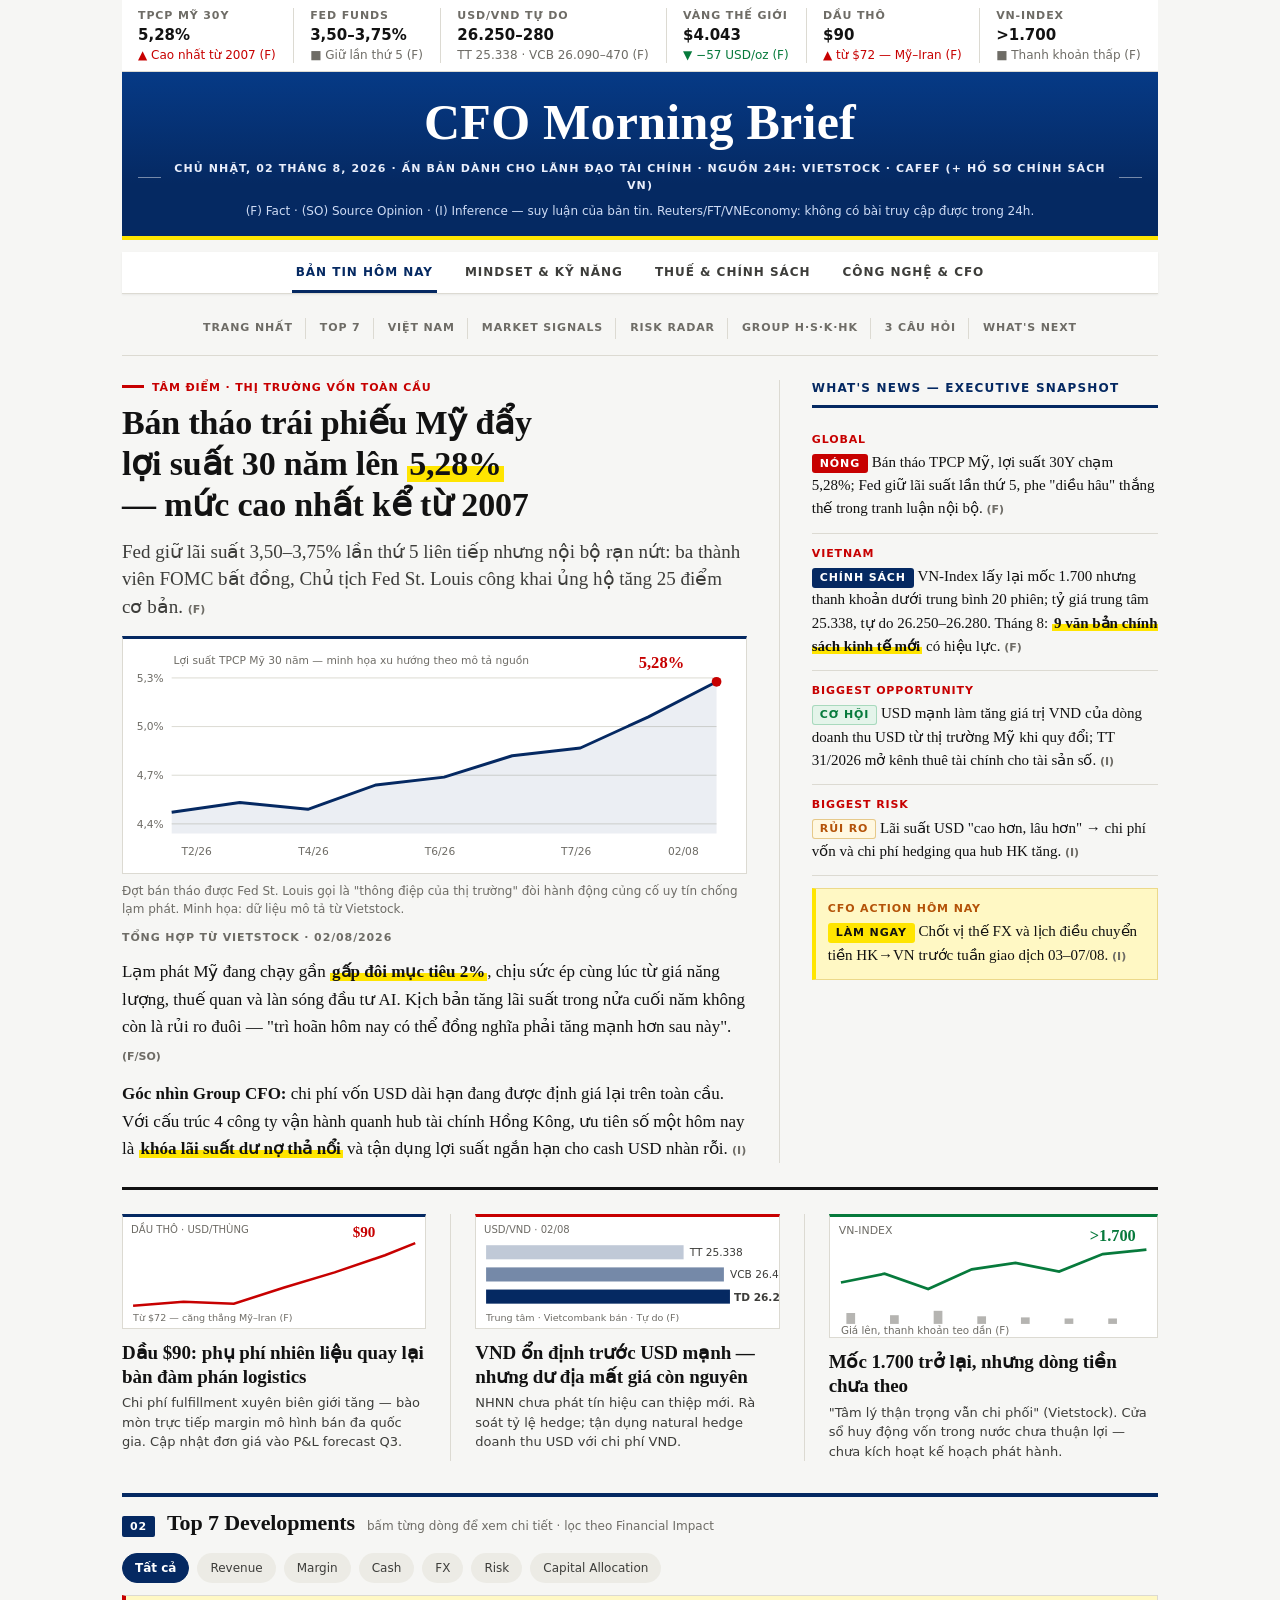
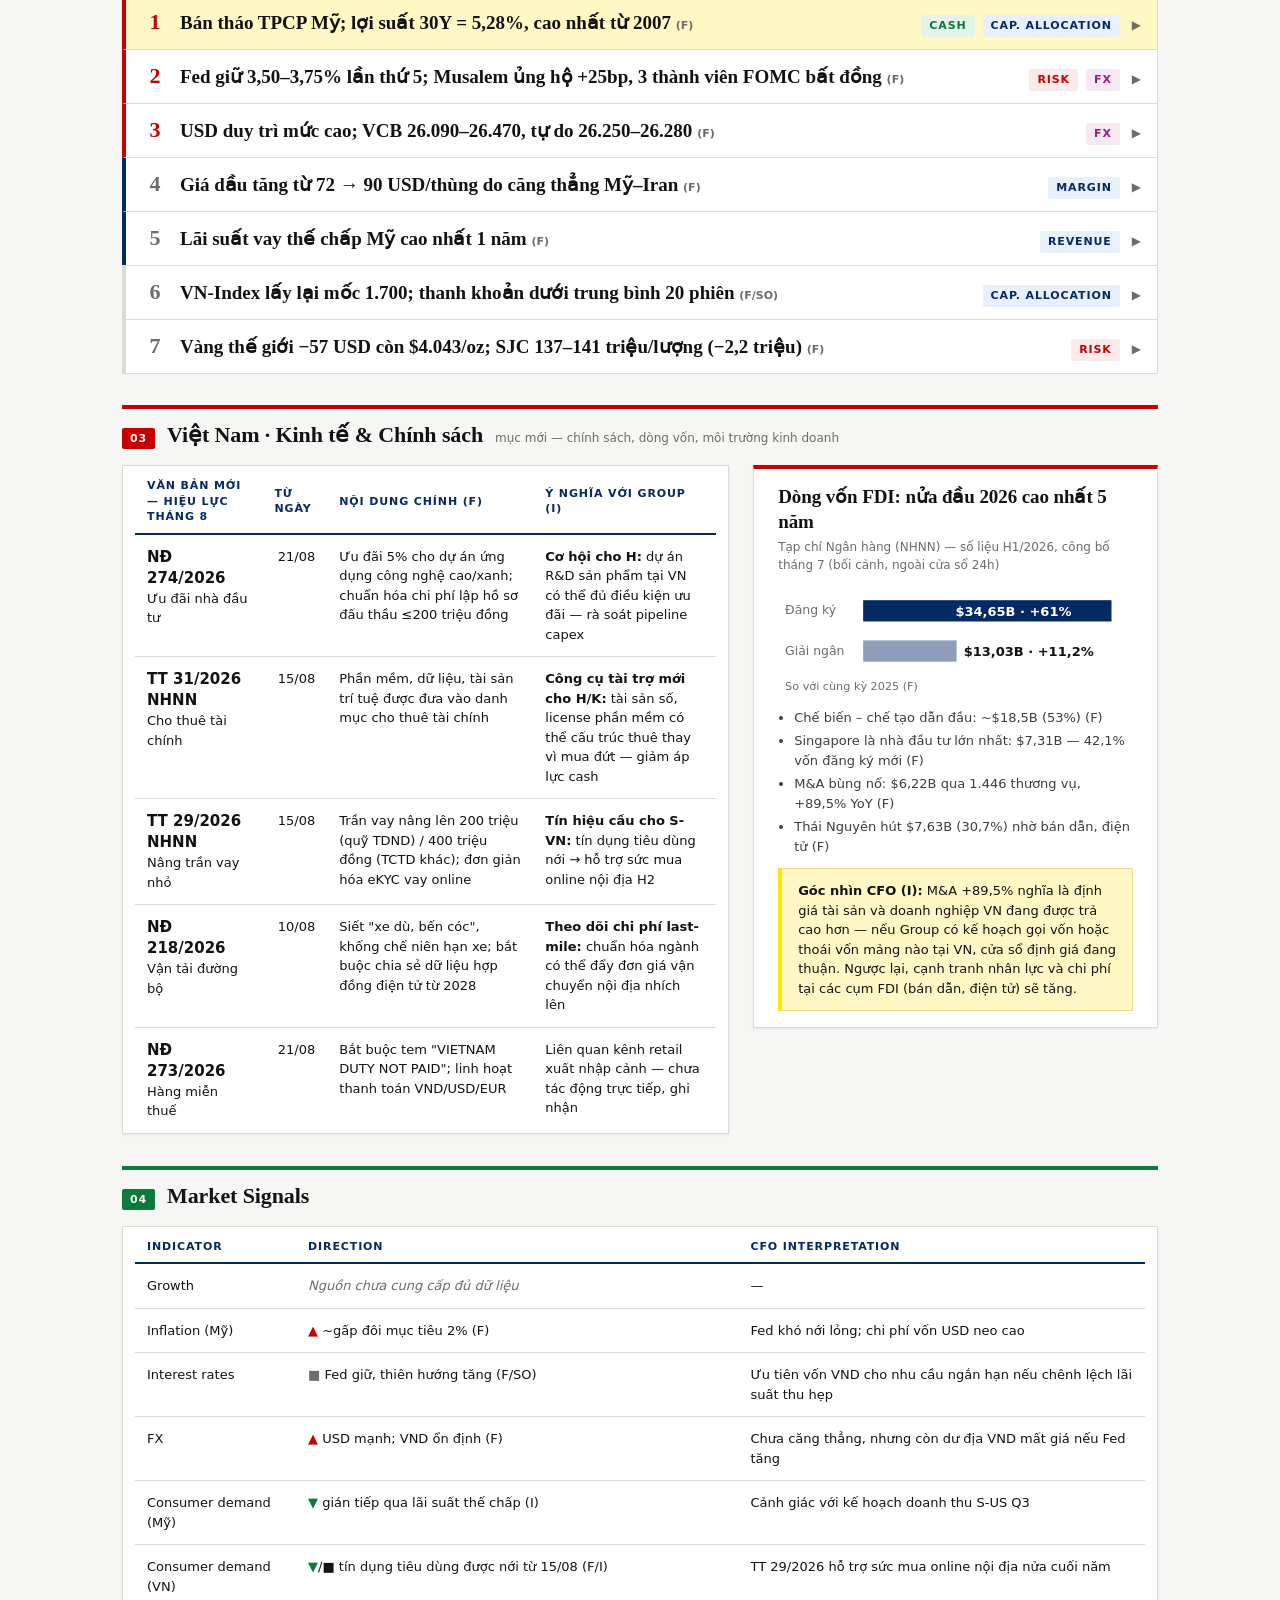
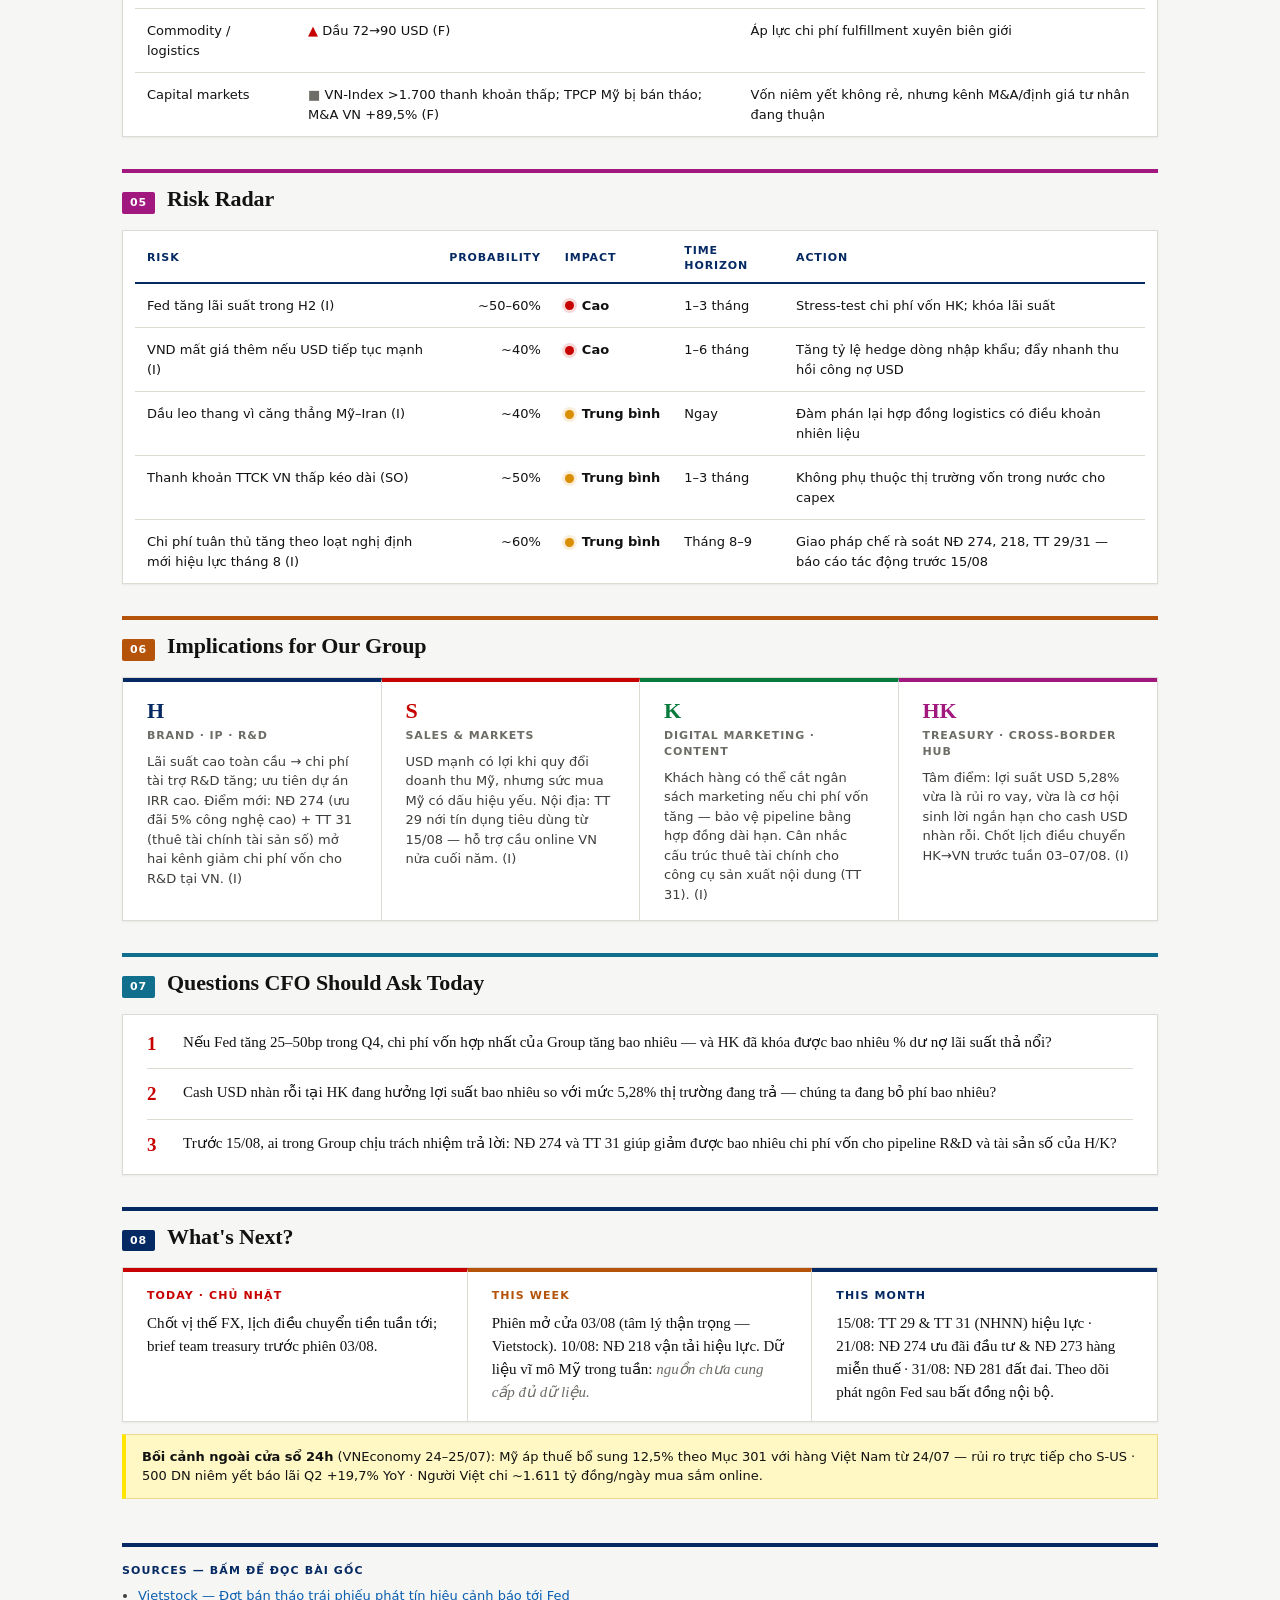
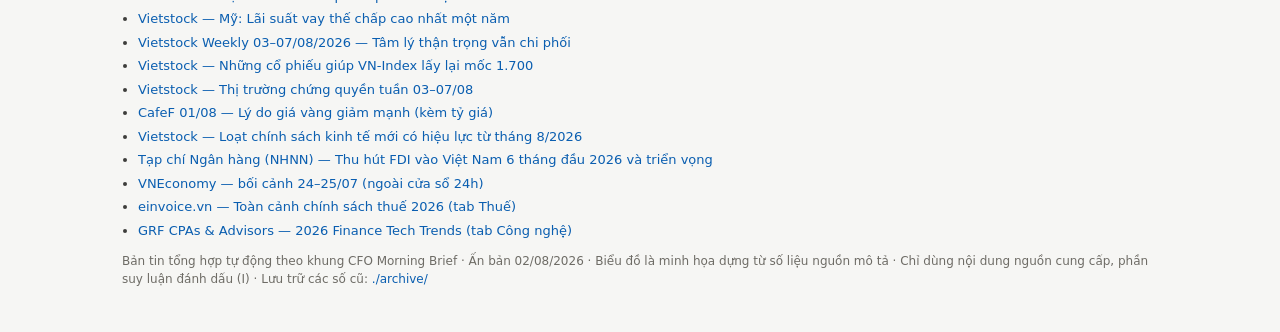
==== commit cbc423b0: "Giao dien: khoa nen sang, bang mau + hieu ung kieu The Guardian" ====
--- a/index.html
+++ b/index.html
@@ -6,11 +6,14 @@
 <title>CFO Morning Brief – 02/08/2026</title>
 <style>
   /* ============================================================
-     HỆ THỐNG CHỮ — CFO Morning Brief
-     Font: bộ serif có đủ dấu tiếng Việt (tránh Georgia vì thiếu
-     glyph Việt → chữ bị rơi font giữa dòng, giãn cách lỗi).
+     HỆ THỐNG CHỮ + MÀU — CFO Morning Brief
+     Font: bộ serif có đủ dấu tiếng Việt. KHÔNG dùng font thiếu
+     glyph Việt (chữ sẽ rơi font giữa dòng, giãn cách lỗi).
      Thang cỡ chữ: 11 · 12 · 13 · 15 · 17 · 19 · 22 · 26 · 34
      Thang khoảng cách: 4 · 8 · 12 · 16 · 24 · 32 · 44
+     GIAO DIỆN: CHỈ CÓ NỀN SÁNG. Không dark mode, không theme toggle.
+     Bảng màu theo lối The Guardian: xanh măng-sét, đỏ tin nóng,
+     vàng đánh dấu điểm nhấn, dải màu section để phân vùng nội dung.
      ============================================================ */
   :root {
     --serif: "Noto Serif", Cambria, "Palatino Linotype", "Times New Roman", Times, serif;
@@ -32,36 +35,40 @@
 
     --sp1: 4px; --sp2: 8px; --sp3: 12px; --sp4: 16px; --sp5: 24px; --sp6: 32px; --sp7: 44px;
 
-    color-scheme: light;
-    --paper: #f7f6f1;
-    --surface: #fffffe;
-    --ink: #111111;
-    --ink-2: #40403c;
-    --muted: #77756e;
-    --hair: #d8d6cc;
-    --rule: #111111;
-    --accent: #0f5499;
-    --up-bad: #c0392b;
-    --down-good: #0a7a3d;
-    --chip-bg: #edece5;
-    --warn-bg: #fdf6e3;
-  }
-  :root[data-theme="dark"] {
-    color-scheme: dark;
-    --paper: #121210; --surface: #1c1c1a; --ink: #f4f3ee; --ink-2: #c9c7bd;
-    --muted: #8f8d84; --hair: #33322d; --rule: #e8e6de; --accent: #5da3e0;
-    --up-bad: #e07868; --down-good: #4fbf7f; --chip-bg: #262622; --warn-bg: #262115;
-  }
-  @media (prefers-color-scheme: dark) {
-    :root:not([data-theme="light"]) {
-      color-scheme: dark;
-      --paper: #121210; --surface: #1c1c1a; --ink: #f4f3ee; --ink-2: #c9c7bd;
-      --muted: #8f8d84; --hair: #33322d; --rule: #e8e6de; --accent: #5da3e0;
-      --up-bad: #e07868; --down-good: #4fbf7f; --chip-bg: #262622; --warn-bg: #262115;
-    }
+    /* ---- BẢNG MÀU (chỉ nền sáng) ---- */
+    color-scheme: light only;
+    --paper: #f6f6f4;
+    --surface: #ffffff;
+    --ink: #121212;
+    --ink-2: #3d3d3a;
+    --muted: #6e6c66;
+    --hair: #dcdad2;
+    --rule: #121212;
+
+    --brand: #052962;      /* xanh măng-sét Guardian */
+    --brand-2: #0a4b8f;
+    --accent: #c70000;     /* đỏ tin nóng */
+    --link: #0a5eb0;
+    --hl: #ffe500;         /* vàng đánh dấu */
+    --hl-soft: #fff8c4;
+    --up-bad: #c70000;
+    --down-good: #077a3c;
+    --warn: #b45309;
+    --chip-bg: #ecebe5;
+    --warn-bg: #fff8e1;
+
+    /* dải màu luân phiên cho các section */
+    --sec: var(--brand);
+    --c1: #052962; --c2: #c70000; --c3: #077a3c;
+    --c4: #a1197f; --c5: #b45309; --c6: #0f6f8c;
+
+    --shadow-1: 0 1px 2px rgba(18,18,18,.06);
+    --shadow-2: 0 6px 18px rgba(5,41,98,.10);
+    --ease: cubic-bezier(.2,.6,.25,1);
   }
 
   * { box-sizing: border-box; margin: 0; padding: 0; }
+  html { scroll-behavior: smooth; }
   body {
     font-family: var(--serif);
     font-size: var(--t-body);
@@ -74,21 +81,44 @@
   p { margin-bottom: var(--sp3); }
   p:last-child { margin-bottom: 0; }
   .wrap { max-width: 1080px; margin: 0 auto; padding: 0 22px var(--sp7); }
-  a { color: var(--accent); }
+  a { color: var(--link); }
   h1, h2, h3, h4 { line-height: var(--lh-head); font-weight: 700; letter-spacing: -0.005em; }
   strong, b { font-weight: 700; }
+  ::selection { background: var(--hl); color: var(--ink); }
 
   /* nhãn chữ hoa dùng chung — mọi nơi cùng một công thức */
   .kicker, .byline, .stamp, .railhead, .wl, .tk, .secno, nav.toc a,
-  .tabbar button, th, .tag, .masthead .dateline, .next h3, .gcard .role {
+  .tabbar button, th, .tag, .masthead .dateline, .next h3, .gcard .role, .badge {
     font-family: var(--sans);
     text-transform: uppercase;
     letter-spacing: .08em;
     font-weight: 700;
   }
 
+  /* ===== Đánh dấu điểm nhấn ===== */
+  /* .hl — bút dạ vàng cho cụm từ/con số quan trọng trong văn xuôi */
+  .hl {
+    background-image: linear-gradient(transparent 58%, var(--hl) 58%);
+    padding: 0 2px;
+    font-weight: 700;
+  }
+  /* .badge — nhãn phân loại tin: nóng / mới / theo dõi / tốt */
+  .badge {
+    display: inline-block; font-size: var(--t-micro); line-height: 1.45;
+    padding: 2px var(--sp2); border-radius: 3px; white-space: nowrap;
+    background: var(--chip-bg); color: var(--ink-2); vertical-align: middle;
+  }
+  .badge.crit  { background: var(--accent); color: #fff; }
+  .badge.new   { background: var(--brand); color: #fff; }
+  .badge.watch { background: var(--warn-bg); color: var(--warn); box-shadow: inset 0 0 0 1px #e6c98a; }
+  .badge.ok    { background: #e4f4ea; color: var(--down-good); box-shadow: inset 0 0 0 1px #a8d9bd; }
+  .badge.mark  { background: var(--hl); color: var(--ink); }
+
   /* ===== Dải chỉ số thị trường ===== */
-  .ticker { display: flex; overflow-x: auto; border-bottom: 1px solid var(--hair); padding: var(--sp2) 0; }
+  .ticker {
+    display: flex; overflow-x: auto; padding: var(--sp2) 0;
+    background: var(--surface); border-bottom: 1px solid var(--hair);
+  }
   .ticker .ti { flex: 1 0 auto; min-width: 136px; padding: 0 var(--sp4); border-right: 1px solid var(--hair); }
   .ticker .ti:last-child { border-right: none; }
   .ticker .tk { font-size: var(--t-micro); color: var(--muted); line-height: 1.4; }
@@ -98,41 +128,54 @@
   .ticker .td.good { color: var(--down-good); }
   .ticker .td.flat { color: var(--muted); }
 
-  /* ===== Măng-sét ===== */
-  .masthead { display: flex; flex-direction: column; align-items: center; padding: var(--sp5) 0 var(--sp3); }
-  .theme-btn {
-    order: -1; align-self: flex-end; margin-bottom: var(--sp2);
-    font-family: var(--sans); font-size: var(--t-xs); cursor: pointer;
-    border: 1px solid var(--hair); background: var(--surface); color: var(--ink);
-    border-radius: 6px; padding: 6px 11px;
-  }
-  .masthead h1 { font-size: clamp(32px, 5.6vw, 50px); line-height: 1.06; letter-spacing: .005em; text-align: center; }
+  /* ===== Măng-sét (khối xanh Guardian) ===== */
+  .masthead {
+    display: flex; flex-direction: column; align-items: center;
+    background: var(--brand);
+    background-image: linear-gradient(180deg, #063a86 0%, var(--brand) 68%);
+    color: #fff;
+    padding: var(--sp5) var(--sp4) var(--sp4);
+    border-bottom: 4px solid var(--hl);
+    margin-bottom: var(--sp1);
+  }
+  .masthead h1 { font-size: clamp(32px, 5.6vw, 50px); line-height: 1.06; letter-spacing: .005em; text-align: center; color: #fff; }
   .masthead .dateline {
     display: flex; align-items: center; gap: var(--sp3); width: 100%;
     margin-top: var(--sp3); font-size: var(--t-micro); letter-spacing: .1em;
-    color: var(--ink-2); line-height: 1.5; text-align: center;
-  }
-  .masthead .dateline::before, .masthead .dateline::after { content: ""; flex: 1 1 24px; border-top: 1px solid var(--rule); }
+    color: #e9eefb; line-height: 1.5; text-align: center;
+  }
+  .masthead .dateline::before, .masthead .dateline::after { content: ""; flex: 1 1 24px; border-top: 1px solid rgba(255,255,255,.45); }
   .legend { font-family: var(--sans); font-size: var(--t-xs); line-height: 1.5; color: var(--muted); text-align: center; margin-top: var(--sp2); }
+  .masthead .legend { color: #cfdcf5; }
 
   /* ===== Thanh tab ===== */
   .tabbar {
     display: flex; justify-content: center; flex-wrap: wrap;
-    border-top: 3px double var(--rule); border-bottom: 1px solid var(--rule);
-    margin-top: var(--sp3); position: sticky; top: 0; background: var(--paper); z-index: 20;
+    border-bottom: 1px solid var(--hair);
+    margin-top: var(--sp3); position: sticky; top: 0; background: var(--surface); z-index: 20;
+    box-shadow: var(--shadow-1);
   }
   .tabbar button {
-    background: none; border: none; border-bottom: 3px solid transparent; cursor: pointer;
+    position: relative; background: none; border: none; cursor: pointer;
     padding: var(--sp3) var(--sp4); font-size: var(--t-xs); color: var(--ink-2); line-height: 1.4;
-  }
-  .tabbar button:hover { color: var(--accent); }
-  .tabbar button.active { color: var(--ink); border-bottom-color: var(--ink); }
+    transition: color .18s var(--ease);
+  }
+  .tabbar button::after {
+    content: ""; position: absolute; left: var(--sp3); right: var(--sp3); bottom: 0; height: 3px;
+    background: var(--brand); transform: scaleX(0); transform-origin: left;
+    transition: transform .22s var(--ease);
+  }
+  .tabbar button:hover { color: var(--brand); }
+  .tabbar button:hover::after { transform: scaleX(.45); background: var(--hair); }
+  .tabbar button.active { color: var(--brand); }
+  .tabbar button.active::after { transform: scaleX(1); background: var(--brand); }
   .tabpanel { display: none; padding-top: var(--sp5); }
-  .tabpanel.active { display: block; }
+  .tabpanel.active { display: block; animation: panelIn .3s var(--ease) both; }
+  @keyframes panelIn { from { opacity: 0; transform: translateY(6px); } to { opacity: 1; transform: none; } }
 
   /* ===== Mục lục trong tab 1 ===== */
   nav.toc { display: flex; flex-wrap: wrap; justify-content: center; gap: 2px; padding-bottom: var(--sp4); border-bottom: 1px solid var(--hair); }
-  nav.toc a { font-size: var(--t-micro); font-weight: 600; color: var(--muted); text-decoration: none; padding: 2px var(--sp3); border-right: 1px solid var(--hair); line-height: 1.5; }
+  nav.toc a { font-size: var(--t-micro); font-weight: 600; color: var(--muted); text-decoration: none; padding: 2px var(--sp3); border-right: 1px solid var(--hair); line-height: 1.5; transition: color .16s var(--ease); }
   nav.toc a:last-child { border-right: none; }
   nav.toc a:hover { color: var(--accent); }
 
@@ -144,6 +187,7 @@
     .front .lead { padding-right: 0; border-right: none; border-bottom: 1px solid var(--hair); padding-bottom: var(--sp5); margin-bottom: var(--sp5); }
   }
   .kicker { font-size: var(--t-micro); color: var(--accent); margin-bottom: var(--sp2); line-height: 1.4; }
+  .kicker::before { content: ""; display: inline-block; width: 22px; height: 3px; background: var(--accent); vertical-align: middle; margin-right: var(--sp2); transform: translateY(-1px); }
   .lead h2.head { font-size: clamp(25px, 3.2vw, 34px); line-height: var(--lh-tight); margin-bottom: var(--sp3); text-wrap: balance; }
   .lead .deck { font-size: var(--t-h4); line-height: 1.45; color: var(--ink-2); margin-bottom: var(--sp4); }
   .byline { font-size: var(--t-micro); font-weight: 600; color: var(--muted); margin-bottom: var(--sp3); line-height: 1.5; }
@@ -151,23 +195,31 @@
   .lead p.body:last-child { margin-bottom: 0; }
 
   .figure { margin: var(--sp2) 0 var(--sp3); }
-  .figure svg { width: 100%; height: auto; display: block; border: 1px solid var(--hair); background: var(--surface); }
+  .figure svg { width: 100%; height: auto; display: block; border: 1px solid var(--hair); border-top: 3px solid var(--brand); background: var(--surface); }
   .figure figcaption { font-family: var(--sans); font-size: var(--t-xs); line-height: 1.5; color: var(--muted); padding-top: var(--sp2); }
 
   .facttag { font-family: var(--sans); font-size: var(--t-micro); font-weight: 700; color: var(--muted); white-space: nowrap; }
 
   /* Cột What's News */
-  .rail .railhead { font-size: var(--t-xs); letter-spacing: .1em; border-bottom: 2px solid var(--rule); padding-bottom: var(--sp2); margin-bottom: var(--sp3); line-height: 1.4; }
+  .rail .railhead { font-size: var(--t-xs); letter-spacing: .1em; color: var(--brand); border-bottom: 3px solid var(--brand); padding-bottom: var(--sp2); margin-bottom: var(--sp3); line-height: 1.4; }
   .wn { padding: var(--sp3) 0; border-bottom: 1px solid var(--hair); font-size: var(--t-base); line-height: 1.55; }
   .wn:last-child { border-bottom: none; }
-  .wn .wl { display: block; font-size: var(--t-micro); color: var(--muted); margin-bottom: var(--sp1); line-height: 1.4; }
-  .wn.action { background: var(--warn-bg); border: 1px solid var(--hair); border-left: 3px solid var(--accent); margin: var(--sp3) 0 0; padding: var(--sp3); }
+  .wn .wl { display: block; font-size: var(--t-micro); color: var(--accent); margin-bottom: var(--sp1); line-height: 1.4; }
+  .wn.action {
+    background: var(--hl-soft); border: 1px solid #ecd98a; border-left: 4px solid var(--hl);
+    margin: var(--sp3) 0 0; padding: var(--sp3);
+  }
+  .wn.action .wl { color: var(--warn); }
 
   /* Hàng 3 tin có biểu đồ */
-  .featurerow { display: grid; grid-template-columns: repeat(auto-fit, minmax(230px, 1fr)); gap: var(--sp5); border-top: 3px double var(--rule); margin-top: var(--sp5); padding-top: var(--sp5); }
-  .feat { border-right: 1px solid var(--hair); padding-right: var(--sp5); }
+  .featurerow { display: grid; grid-template-columns: repeat(auto-fit, minmax(230px, 1fr)); gap: var(--sp5); border-top: 3px solid var(--ink); margin-top: var(--sp5); padding-top: var(--sp5); }
+  .feat { border-right: 1px solid var(--hair); padding-right: var(--sp5); transition: transform .2s var(--ease); }
+  .feat:hover { transform: translateY(-3px); }
   .feat:last-child { border-right: none; padding-right: 0; }
-  .feat svg { width: 100%; height: auto; display: block; border: 1px solid var(--hair); background: var(--surface); }
+  .feat svg { width: 100%; height: auto; display: block; border: 1px solid var(--hair); border-top: 3px solid var(--sec); background: var(--surface); }
+  .feat:nth-child(1) { --sec: var(--c1); }
+  .feat:nth-child(2) { --sec: var(--c2); }
+  .feat:nth-child(3) { --sec: var(--c3); }
   .feat h4 { font-size: var(--t-h4); margin: var(--sp3) 0 var(--sp1); }
   .feat p { font-family: var(--sans); font-size: var(--t-sm); line-height: var(--lh-ui); color: var(--ink-2); }
   @media (max-width: 780px) {
@@ -175,17 +227,31 @@
     .feat:last-child { border-bottom: none; padding-bottom: 0; }
   }
 
-  /* ===== Khối section ===== */
+  /* ===== Khối section — mỗi section một màu ===== */
   section.sec { margin-top: var(--sp6); }
-  .sechead { display: flex; align-items: baseline; flex-wrap: wrap; gap: var(--sp3); border-top: 3px double var(--rule); padding-top: var(--sp3); margin-bottom: var(--sp4); }
+  section.sec:nth-of-type(6n+1) { --sec: var(--c1); }
+  section.sec:nth-of-type(6n+2) { --sec: var(--c2); }
+  section.sec:nth-of-type(6n+3) { --sec: var(--c3); }
+  section.sec:nth-of-type(6n+4) { --sec: var(--c4); }
+  section.sec:nth-of-type(6n+5) { --sec: var(--c5); }
+  section.sec:nth-of-type(6n+6) { --sec: var(--c6); }
+  .sechead {
+    display: flex; align-items: baseline; flex-wrap: wrap; gap: var(--sp3);
+    border-top: 4px solid var(--sec); padding-top: var(--sp3); margin-bottom: var(--sp4);
+  }
   .sechead h2 { font-size: var(--t-h3); }
-  .sechead .secno { font-size: var(--t-micro); color: var(--paper); background: var(--ink); padding: 3px var(--sp2); line-height: 1.4; }
+  .sechead .secno { font-size: var(--t-micro); color: #fff; background: var(--sec); padding: 3px var(--sp2); border-radius: 2px; line-height: 1.4; }
   .sechead .note { font-family: var(--sans); font-size: var(--t-xs); font-weight: 400; color: var(--muted); line-height: 1.5; }
 
-  /* ===== Thẻ &  bảng ===== */
-  .card { background: var(--surface); border: 1px solid var(--hair); padding: var(--sp4) var(--sp5); }
+  /* ===== Thẻ & bảng ===== */
+  .card {
+    background: var(--surface); border: 1px solid var(--hair); padding: var(--sp4) var(--sp5);
+    box-shadow: var(--shadow-1); transition: box-shadow .22s var(--ease), transform .22s var(--ease);
+  }
+  .card:hover { box-shadow: var(--shadow-2); transform: translateY(-2px); }
   .card.pad > *:last-child { margin-bottom: 0; }
   .card.tablewrap { padding: 0 var(--sp3); overflow-x: auto; }
+  .card.accent { border-top: 4px solid var(--sec); }
   .cardtitle { font-size: var(--t-h4); margin-bottom: var(--sp2); }
   .uinote { font-family: var(--sans); font-size: var(--t-sm); line-height: var(--lh-ui); color: var(--ink-2); margin-bottom: var(--sp3); }
   .lede { font-size: var(--t-h4); line-height: 1.5; color: var(--ink-2); margin-bottom: var(--sp4); }
@@ -197,39 +263,64 @@
   .srcname { display: inline-block; font-family: var(--sans); font-size: var(--t-micro); font-weight: 400; letter-spacing: 0; text-transform: none; color: var(--muted); line-height: 1.45; margin-top: 2px; }
 
   table { width: 100%; border-collapse: collapse; font-family: var(--sans); font-size: var(--t-sm); line-height: var(--lh-ui); }
-  th { text-align: left; font-size: var(--t-micro); color: var(--muted); padding: var(--sp3) var(--sp3) var(--sp2); border-bottom: 2px solid var(--rule); line-height: 1.4; }
+  th { text-align: left; font-size: var(--t-micro); color: var(--brand); padding: var(--sp3) var(--sp3) var(--sp2); border-bottom: 2px solid var(--brand); line-height: 1.4; }
   td { padding: var(--sp3); border-bottom: 1px solid var(--hair); vertical-align: top; }
+  tbody tr { transition: background .16s var(--ease); }
+  tbody tr:hover { background: #f4f7fd; }
   tr:last-child td { border-bottom: none; }
   td.num { text-align: right; font-variant-numeric: tabular-nums; white-space: nowrap; }
   td .vb, td b.vb { display: inline-block; font-size: var(--t-base); font-weight: 700; line-height: 1.4; }
+  tr.key td { background: var(--hl-soft); }
+  tr.key td:first-child { box-shadow: inset 3px 0 0 var(--hl); }
   .dir { font-weight: 700; }
   .dir.up { color: var(--up-bad); } .dir.down { color: var(--down-good); } .dir.flat { color: var(--muted); }
   .impact { display: inline-flex; align-items: center; gap: var(--sp2); font-size: var(--t-sm); font-weight: 600; white-space: nowrap; }
-  .impact .dot { width: 9px; height: 9px; border-radius: 50%; flex: 0 0 auto; }
-  .impact.high .dot { background: var(--up-bad); }
-  .impact.med .dot { background: #d98e04; }
+  .impact .dot { width: 9px; height: 9px; border-radius: 50%; flex: 0 0 auto; background: var(--muted); }
+  .impact.high .dot { background: var(--accent); box-shadow: 0 0 0 3px rgba(199,0,0,.15); }
+  .impact.med .dot { background: #d98e04; box-shadow: 0 0 0 3px rgba(217,142,4,.15); }
+  .impact.low .dot { background: var(--down-good); box-shadow: 0 0 0 3px rgba(7,122,60,.14); }
   .missing { color: var(--muted); font-style: italic; }
 
   /* ===== Chip lọc + accordion Top 7 ===== */
   .chips { display: flex; flex-wrap: wrap; gap: var(--sp2); margin-bottom: var(--sp3); }
-  .chip { font-family: var(--sans); font-size: var(--t-xs); line-height: 1.5; padding: 5px var(--sp3); border-radius: 999px; cursor: pointer; user-select: none; background: var(--chip-bg); color: var(--ink-2); border: 1px solid transparent; }
-  .chip:hover { border-color: var(--muted); }
-  .chip.active { background: var(--ink); color: var(--paper); font-weight: 700; }
-
-  .dev { background: var(--surface); border: 1px solid var(--hair); margin-bottom: -1px; }
+  .chip {
+    font-family: var(--sans); font-size: var(--t-xs); line-height: 1.5; padding: 5px var(--sp3);
+    border-radius: 999px; cursor: pointer; user-select: none;
+    background: var(--chip-bg); color: var(--ink-2); border: 1px solid transparent;
+    transition: background .16s var(--ease), color .16s var(--ease), border-color .16s var(--ease);
+  }
+  .chip:hover { border-color: var(--brand); color: var(--brand); }
+  .chip.active { background: var(--brand); color: #fff; font-weight: 700; border-color: var(--brand); }
+
+  .dev {
+    background: var(--surface); border: 1px solid var(--hair); border-left: 4px solid var(--hair);
+    margin-bottom: -1px;
+    transition: border-left-color .2s var(--ease), box-shadow .2s var(--ease);
+  }
+  .dev:hover { box-shadow: var(--shadow-1); }
+  .dev[data-p="1"], .dev[data-p="2"], .dev[data-p="3"] { border-left-color: var(--accent); }
+  .dev[data-p="4"], .dev[data-p="5"] { border-left-color: var(--brand); }
+  .dev.open { border-left-color: var(--brand-2); box-shadow: var(--shadow-2); position: relative; z-index: 1; }
   .dev-head { display: flex; align-items: baseline; gap: var(--sp3); padding: var(--sp3) var(--sp4); cursor: pointer; }
-  .dev-head:hover { background: var(--chip-bg); }
+  .dev-head:hover { background: #f4f7fd; }
   .dev .pri { flex: 0 0 26px; font-size: var(--t-h3); font-weight: 700; color: var(--muted); text-align: center; line-height: 1.25; }
-  .dev[data-p="1"] .pri, .dev[data-p="2"] .pri { color: var(--accent); }
+  .dev[data-p="1"] .pri, .dev[data-p="2"] .pri, .dev[data-p="3"] .pri { color: var(--accent); }
   .dev .t { flex: 1 1 260px; font-size: var(--t-h4); font-weight: 700; line-height: 1.32; }
+  .dev.key .dev-head { background: var(--hl-soft); }
+  .dev.key .dev-head:hover { background: #fdf3ae; }
   .dev .tags { display: flex; flex-wrap: wrap; gap: var(--sp2); }
-  .tag { font-size: var(--t-micro); font-weight: 600; padding: 3px var(--sp2); background: var(--chip-bg); color: var(--ink-2); white-space: nowrap; line-height: 1.45; }
-  .dev .arrow { font-family: var(--sans); font-size: var(--t-xs); color: var(--muted); transition: transform .18s; }
+  .tag { font-size: var(--t-micro); font-weight: 600; padding: 3px var(--sp2); background: var(--chip-bg); color: var(--ink-2); white-space: nowrap; line-height: 1.45; border-radius: 2px; }
+  .tag.rev { background: #e8f0fb; color: var(--brand); }
+  .tag.risk { background: #fdeaea; color: var(--accent); }
+  .tag.cash { background: #e4f4ea; color: var(--down-good); }
+  .tag.fx { background: #f6e9f4; color: var(--c4); }
+  .dev .arrow { font-family: var(--sans); font-size: var(--t-xs); color: var(--muted); transition: transform .18s var(--ease); }
   .dev.open .arrow { transform: rotate(90deg); }
   .dev-body { display: none; padding: 0 var(--sp5) var(--sp4) 66px; }
-  .dev.open .dev-body { display: block; }
+  .dev.open .dev-body { display: block; animation: bodyIn .24s var(--ease) both; }
+  @keyframes bodyIn { from { opacity: 0; transform: translateY(-4px); } to { opacity: 1; transform: none; } }
   .dev-body dl { display: grid; grid-template-columns: 128px 1fr; gap: var(--sp2) var(--sp3); font-family: var(--sans); font-size: var(--t-sm); line-height: var(--lh-ui); }
-  .dev-body dt { font-size: var(--t-micro); font-weight: 700; text-transform: uppercase; letter-spacing: .08em; color: var(--muted); padding-top: 1px; }
+  .dev-body dt { font-size: var(--t-micro); font-weight: 700; text-transform: uppercase; letter-spacing: .08em; color: var(--brand); padding-top: 1px; }
   .dev.hidden { display: none; }
   @media (max-width: 620px) {
     .dev-body { padding-left: var(--sp4); }
@@ -240,23 +331,37 @@
   /* ===== Mục Việt Nam ===== */
   .vnGrid { display: grid; grid-template-columns: 1.5fr 1fr; gap: var(--sp5); align-items: start; }
   @media (max-width: 860px) { .vnGrid { grid-template-columns: 1fr; } }
-  .fdi { background: var(--surface); border: 1px solid var(--hair); padding: var(--sp4) var(--sp5); }
+  .fdi {
+    background: var(--surface); border: 1px solid var(--hair); border-top: 4px solid var(--sec);
+    padding: var(--sp4) var(--sp5); box-shadow: var(--shadow-1);
+    transition: box-shadow .22s var(--ease), transform .22s var(--ease);
+  }
+  .fdi:hover { box-shadow: var(--shadow-2); transform: translateY(-2px); }
   .fdi h3 { font-size: var(--t-h4); margin-bottom: var(--sp1); }
   .fdi .sub { font-family: var(--sans); font-size: var(--t-xs); line-height: var(--lh-ui); color: var(--muted); margin-bottom: var(--sp3); }
   .fdi svg { width: 100%; height: auto; display: block; margin-bottom: var(--sp2); }
   .fdi ul { font-family: var(--sans); font-size: var(--t-sm); line-height: var(--lh-ui); color: var(--ink-2); padding-left: var(--sp4); margin-top: var(--sp2); }
   .fdi li { margin-bottom: var(--sp1); }
-  .callout, .cfoline { font-family: var(--sans); font-size: var(--t-sm); line-height: var(--lh-ui); background: var(--warn-bg); border: 1px solid var(--hair); border-left: 3px solid var(--accent); padding: var(--sp3) var(--sp4); margin-top: var(--sp3); }
+  .callout, .cfoline {
+    font-family: var(--sans); font-size: var(--t-sm); line-height: var(--lh-ui);
+    background: var(--hl-soft); border: 1px solid #ecd98a; border-left: 4px solid var(--hl);
+    padding: var(--sp3) var(--sp4); margin-top: var(--sp3);
+  }
 
   /* ===== Thẻ 4 công ty ===== */
-  .grid4 { display: grid; grid-template-columns: repeat(auto-fit, minmax(220px, 1fr)); border: 1px solid var(--hair); background: var(--surface); }
-  .gcard { padding: var(--sp4) var(--sp5); border-right: 1px solid var(--hair); }
+  .grid4 { display: grid; grid-template-columns: repeat(auto-fit, minmax(220px, 1fr)); border: 1px solid var(--hair); background: var(--surface); box-shadow: var(--shadow-1); }
+  .gcard { padding: var(--sp4) var(--sp5); border-right: 1px solid var(--hair); border-top: 4px solid var(--sec); transition: background .18s var(--ease); }
+  .gcard:nth-child(1) { --sec: var(--c1); }
+  .gcard:nth-child(2) { --sec: var(--c2); }
+  .gcard:nth-child(3) { --sec: var(--c3); }
+  .gcard:nth-child(4) { --sec: var(--c4); }
+  .gcard:hover { background: #fafbfe; }
   .gcard:last-child { border-right: none; }
   @media (max-width: 920px) {
     .gcard { border-right: none; border-bottom: 1px solid var(--hair); }
     .gcard:last-child { border-bottom: none; }
   }
-  .gcard h3 { font-size: var(--t-h3); line-height: 1.2; }
+  .gcard h3 { font-size: var(--t-h3); line-height: 1.2; color: var(--sec); }
   .gcard .role { display: block; font-size: var(--t-micro); color: var(--muted); margin: var(--sp1) 0 var(--sp2); line-height: 1.45; }
   .gcard p { font-family: var(--sans); font-size: var(--t-sm); line-height: var(--lh-ui); color: var(--ink-2); }
 
@@ -267,27 +372,37 @@
   .q .qn { flex: 0 0 24px; font-size: var(--t-h4); font-weight: 700; color: var(--accent); line-height: 1.35; }
 
   /* ===== What's Next / lộ trình ===== */
-  .next { display: grid; grid-template-columns: repeat(auto-fit, minmax(240px, 1fr)); border: 1px solid var(--hair); background: var(--surface); }
-  .next > div { padding: var(--sp4) var(--sp5); border-right: 1px solid var(--hair); }
+  .next { display: grid; grid-template-columns: repeat(auto-fit, minmax(240px, 1fr)); border: 1px solid var(--hair); background: var(--surface); box-shadow: var(--shadow-1); }
+  .next > div { padding: var(--sp4) var(--sp5); border-right: 1px solid var(--hair); border-top: 4px solid var(--sec); }
+  .next > div:nth-child(1) { --sec: var(--c2); }
+  .next > div:nth-child(2) { --sec: var(--c5); }
+  .next > div:nth-child(3) { --sec: var(--c1); }
   .next > div:last-child { border-right: none; }
   @media (max-width: 820px) {
     .next > div { border-right: none; border-bottom: 1px solid var(--hair); }
     .next > div:last-child { border-bottom: none; }
   }
-  .next h3 { font-size: var(--t-micro); letter-spacing: .1em; color: var(--muted); margin-bottom: var(--sp2); line-height: 1.4; }
+  .next h3 { font-size: var(--t-micro); letter-spacing: .1em; color: var(--sec); margin-bottom: var(--sp2); line-height: 1.4; }
   .next p { font-size: var(--t-base); line-height: 1.55; }
 
   /* ===== Trích dẫn ===== */
-  .quotebox { background: var(--surface); border: 1px solid var(--hair); border-left: 4px solid var(--accent); padding: var(--sp5); margin: var(--sp3) 0 var(--sp4); }
+  .quotebox {
+    background: var(--surface); border: 1px solid var(--hair); border-left: 5px solid var(--hl);
+    padding: var(--sp5); margin: var(--sp3) 0 var(--sp4); box-shadow: var(--shadow-1);
+  }
   .quotebox .qt { font-size: var(--t-h3); line-height: 1.45; font-style: italic; text-wrap: pretty; }
-  .quotebox .who { font-family: var(--sans); font-size: var(--t-xs); font-weight: 600; color: var(--muted); margin-top: var(--sp3); line-height: var(--lh-ui); }
+  .quotebox .who { font-family: var(--sans); font-size: var(--t-xs); font-weight: 600; color: var(--brand); margin-top: var(--sp3); line-height: var(--lh-ui); }
 
   .twocol { display: grid; grid-template-columns: 1.5fr 1fr; gap: var(--sp5); align-items: start; }
   @media (max-width: 860px) { .twocol { grid-template-columns: 1fr; } }
 
+  /* ===== Hiệu ứng hiện dần khi cuộn ===== */
+  .reveal { opacity: 0; transform: translateY(14px); transition: opacity .5s var(--ease), transform .5s var(--ease); }
+  .reveal.in { opacity: 1; transform: none; }
+
   /* ===== Chân trang ===== */
-  footer { margin-top: var(--sp7); padding-top: var(--sp4); border-top: 3px double var(--rule); font-family: var(--sans); font-size: var(--t-sm); line-height: var(--lh-ui); color: var(--ink-2); }
-  footer h4 { font-family: var(--sans); font-size: var(--t-micro); text-transform: uppercase; letter-spacing: .1em; margin-bottom: var(--sp2); line-height: 1.4; }
+  footer { margin-top: var(--sp7); padding-top: var(--sp4); border-top: 4px solid var(--brand); font-family: var(--sans); font-size: var(--t-sm); line-height: var(--lh-ui); color: var(--ink-2); }
+  footer h4 { font-family: var(--sans); font-size: var(--t-micro); text-transform: uppercase; letter-spacing: .1em; color: var(--brand); margin-bottom: var(--sp2); line-height: 1.4; }
   footer ul { padding-left: var(--sp4); }
   footer li { margin-bottom: var(--sp1); }
   footer a { text-decoration: none; }
@@ -304,6 +419,13 @@
     .ticker .ti { min-width: 124px; padding: 0 var(--sp3); }
   }
   footer .fine { margin-top: var(--sp3); font-size: var(--t-xs); color: var(--muted); line-height: var(--lh-ui); }
+
+  /* ===== Tôn trọng thiết lập giảm chuyển động ===== */
+  @media (prefers-reduced-motion: reduce) {
+    html { scroll-behavior: auto; }
+    *, *::before, *::after { animation: none !important; transition: none !important; }
+    .reveal { opacity: 1; transform: none; }
+  }
 </style>
 </head>
 <body>
@@ -322,7 +444,6 @@
 <header class="masthead">
   <h1>CFO Morning Brief</h1>
   <div class="dateline">Chủ nhật, 02 tháng 8, 2026 · Ấn bản dành cho lãnh đạo tài chính · Nguồn 24h: Vietstock · CafeF (+ hồ sơ chính sách VN)</div>
-  <button class="theme-btn" id="themeBtn">◐ Sáng/Tối</button>
   <div class="legend">(F) Fact · (SO) Source Opinion · (I) Inference — suy luận của bản tin. Reuters/FT/VNEconomy: không có bài truy cập được trong 24h.</div>
 </header>
 
@@ -349,74 +470,74 @@
 <div class="front" id="front">
   <div class="lead">
     <div class="kicker">Tâm điểm · Thị trường vốn toàn cầu</div>
-    <h2 class="head">Bán tháo trái phiếu Mỹ đẩy lợi suất 30 năm lên 5,28% — mức cao nhất kể từ 2007</h2>
+    <h2 class="head">Bán tháo trái phiếu Mỹ đẩy lợi suất 30 năm lên <span class="hl">5,28%</span> — mức cao nhất kể từ 2007</h2>
     <div class="deck">Fed giữ lãi suất 3,50–3,75% lần thứ 5 liên tiếp nhưng nội bộ rạn nứt: ba thành viên FOMC bất đồng, Chủ tịch Fed St. Louis công khai ủng hộ tăng 25 điểm cơ bản. <span class="facttag">(F)</span></div>
     <figure class="figure">
       <svg viewBox="0 0 640 240" role="img" aria-label="Lợi suất trái phiếu chính phủ Mỹ kỳ hạn 30 năm tăng lên 5,28%">
         <rect width="640" height="240" fill="none"/>
-        <g stroke="#d8d6cc" stroke-width="1">
+        <g stroke="#dcdad2" stroke-width="1">
           <line x1="50" y1="40" x2="610" y2="40"/><line x1="50" y1="90" x2="610" y2="90"/>
           <line x1="50" y1="140" x2="610" y2="140"/><line x1="50" y1="190" x2="610" y2="190"/>
         </g>
-        <g font-family="system-ui" font-size="11" fill="#77756e">
+        <g font-family="system-ui" font-size="11" fill="#6e6c66">
           <text x="14" y="44">5,3%</text><text x="14" y="94">5,0%</text><text x="14" y="144">4,7%</text><text x="14" y="194">4,4%</text>
           <text x="60" y="222">T2/26</text><text x="180" y="222">T4/26</text><text x="310" y="222">T6/26</text><text x="450" y="222">T7/26</text><text x="560" y="222">02/08</text>
         </g>
-        <path d="M50,178 L120,168 L190,175 L260,150 L330,142 L400,120 L470,112 L540,80 L610,44" fill="none" stroke="#0f5499" stroke-width="3" stroke-linejoin="round"/>
-        <path d="M50,178 L120,168 L190,175 L260,150 L330,142 L400,120 L470,112 L540,80 L610,44 L610,200 L50,200 Z" fill="#0f5499" opacity="0.08"/>
-        <circle cx="610" cy="44" r="5" fill="#c0392b"/>
-        <text x="530" y="30" font-family="Georgia" font-size="17" font-weight="bold" fill="#c0392b">5,28%</text>
-        <text x="52" y="26" font-family="system-ui" font-size="11" fill="#77756e">Lợi suất TPCP Mỹ 30 năm — minh họa xu hướng theo mô tả nguồn</text>
+        <path d="M50,178 L120,168 L190,175 L260,150 L330,142 L400,120 L470,112 L540,80 L610,44" fill="none" stroke="#052962" stroke-width="3" stroke-linejoin="round"/>
+        <path d="M50,178 L120,168 L190,175 L260,150 L330,142 L400,120 L470,112 L540,80 L610,44 L610,200 L50,200 Z" fill="#052962" opacity="0.08"/>
+        <circle cx="610" cy="44" r="5" fill="#c70000"/>
+        <text x="530" y="30" font-family="Noto Serif, Cambria, Times New Roman, serif" font-size="17" font-weight="bold" fill="#c70000">5,28%</text>
+        <text x="52" y="26" font-family="system-ui" font-size="11" fill="#6e6c66">Lợi suất TPCP Mỹ 30 năm — minh họa xu hướng theo mô tả nguồn</text>
       </svg>
       <figcaption>Đợt bán tháo được Fed St. Louis gọi là "thông điệp của thị trường" đòi hành động củng cố uy tín chống lạm phát. Minh họa: dữ liệu mô tả từ Vietstock.</figcaption>
     </figure>
     <div class="byline">Tổng hợp từ Vietstock · 02/08/2026</div>
-    <p class="body">Lạm phát Mỹ đang chạy gần gấp đôi mục tiêu 2%, chịu sức ép cùng lúc từ giá năng lượng, thuế quan và làn sóng đầu tư AI. Kịch bản tăng lãi suất trong nửa cuối năm không còn là rủi ro đuôi — "trì hoãn hôm nay có thể đồng nghĩa phải tăng mạnh hơn sau này". <span class="facttag">(F/SO)</span></p>
-    <p class="body"><strong>Góc nhìn Group CFO:</strong> chi phí vốn USD dài hạn đang được định giá lại trên toàn cầu. Với cấu trúc 4 công ty vận hành quanh hub tài chính Hồng Kông, ưu tiên số một hôm nay là khóa lãi suất dư nợ thả nổi và tận dụng lợi suất ngắn hạn cho cash USD nhàn rỗi. <span class="facttag">(I)</span></p>
+    <p class="body">Lạm phát Mỹ đang chạy gần <span class="hl">gấp đôi mục tiêu 2%</span>, chịu sức ép cùng lúc từ giá năng lượng, thuế quan và làn sóng đầu tư AI. Kịch bản tăng lãi suất trong nửa cuối năm không còn là rủi ro đuôi — "trì hoãn hôm nay có thể đồng nghĩa phải tăng mạnh hơn sau này". <span class="facttag">(F/SO)</span></p>
+    <p class="body"><strong>Góc nhìn Group CFO:</strong> chi phí vốn USD dài hạn đang được định giá lại trên toàn cầu. Với cấu trúc 4 công ty vận hành quanh hub tài chính Hồng Kông, ưu tiên số một hôm nay là <span class="hl">khóa lãi suất dư nợ thả nổi</span> và tận dụng lợi suất ngắn hạn cho cash USD nhàn rỗi. <span class="facttag">(I)</span></p>
   </div>
 
   <aside class="rail">
     <h3 class="railhead">What's News — Executive Snapshot</h3>
-    <div class="wn"><span class="wl">Global</span>Bán tháo TPCP Mỹ, lợi suất 30Y chạm 5,28%; Fed giữ lãi suất lần thứ 5, phe "diều hâu" thắng thế trong tranh luận nội bộ. <span class="facttag">(F)</span></div>
-    <div class="wn"><span class="wl">Vietnam</span>VN-Index lấy lại mốc 1.700 nhưng thanh khoản dưới trung bình 20 phiên; tỷ giá trung tâm 25.338, tự do 26.250–26.280. Tháng 8: 9 văn bản chính sách kinh tế mới có hiệu lực. <span class="facttag">(F)</span></div>
-    <div class="wn"><span class="wl">Biggest Opportunity</span>USD mạnh làm tăng giá trị VND của dòng doanh thu USD từ thị trường Mỹ khi quy đổi; TT 31/2026 mở kênh thuê tài chính cho tài sản số. <span class="facttag">(I)</span></div>
-    <div class="wn"><span class="wl">Biggest Risk</span>Lãi suất USD "cao hơn, lâu hơn" → chi phí vốn và chi phí hedging qua hub HK tăng. <span class="facttag">(I)</span></div>
-    <div class="wn action"><span class="wl">CFO Action hôm nay</span>Chốt vị thế FX và lịch điều chuyển tiền HK→VN trước tuần giao dịch 03–07/08. <span class="facttag">(I)</span></div>
+    <div class="wn"><span class="wl">Global</span><span class="badge crit">Nóng</span> Bán tháo TPCP Mỹ, lợi suất 30Y chạm 5,28%; Fed giữ lãi suất lần thứ 5, phe "diều hâu" thắng thế trong tranh luận nội bộ. <span class="facttag">(F)</span></div>
+    <div class="wn"><span class="wl">Vietnam</span><span class="badge new">Chính sách</span> VN-Index lấy lại mốc 1.700 nhưng thanh khoản dưới trung bình 20 phiên; tỷ giá trung tâm 25.338, tự do 26.250–26.280. Tháng 8: <span class="hl">9 văn bản chính sách kinh tế mới</span> có hiệu lực. <span class="facttag">(F)</span></div>
+    <div class="wn"><span class="wl">Biggest Opportunity</span><span class="badge ok">Cơ hội</span> USD mạnh làm tăng giá trị VND của dòng doanh thu USD từ thị trường Mỹ khi quy đổi; TT 31/2026 mở kênh thuê tài chính cho tài sản số. <span class="facttag">(I)</span></div>
+    <div class="wn"><span class="wl">Biggest Risk</span><span class="badge watch">Rủi ro</span> Lãi suất USD "cao hơn, lâu hơn" → chi phí vốn và chi phí hedging qua hub HK tăng. <span class="facttag">(I)</span></div>
+    <div class="wn action"><span class="wl">CFO Action hôm nay</span><span class="badge mark">Làm ngay</span> Chốt vị thế FX và lịch điều chuyển tiền HK→VN trước tuần giao dịch 03–07/08. <span class="facttag">(I)</span></div>
   </aside>
 </div>
 
 <!-- Feature row -->
 <div class="featurerow">
-  <div class="feat">
+  <div class="feat reveal">
     <svg viewBox="0 0 300 110" role="img" aria-label="Giá dầu tăng từ 72 lên 90 USD một thùng">
-      <g font-family="system-ui" font-size="10" fill="#77756e"><text x="8" y="16">DẦU THÔ · USD/THÙNG</text></g>
-      <path d="M10,88 L60,84 L110,86 L160,70 L210,55 L260,38 L290,26" fill="none" stroke="#c0392b" stroke-width="2.5"/>
-      <text x="228" y="20" font-family="Georgia" font-size="15" font-weight="bold" fill="#c0392b">$90</text>
-      <text x="10" y="103" font-family="system-ui" font-size="9.5" fill="#77756e">Từ $72 — căng thẳng Mỹ–Iran (F)</text>
+      <g font-family="system-ui" font-size="10" fill="#6e6c66"><text x="8" y="16">DẦU THÔ · USD/THÙNG</text></g>
+      <path d="M10,88 L60,84 L110,86 L160,70 L210,55 L260,38 L290,26" fill="none" stroke="#c70000" stroke-width="2.5"/>
+      <text x="228" y="20" font-family="Noto Serif, Cambria, Times New Roman, serif" font-size="15" font-weight="bold" fill="#c70000">$90</text>
+      <text x="10" y="103" font-family="system-ui" font-size="9.5" fill="#6e6c66">Từ $72 — căng thẳng Mỹ–Iran (F)</text>
     </svg>
     <h4>Dầu $90: phụ phí nhiên liệu quay lại bàn đàm phán logistics</h4>
     <p>Chi phí fulfillment xuyên biên giới tăng — bào mòn trực tiếp margin mô hình bán đa quốc gia. Cập nhật đơn giá vào P&amp;L forecast Q3.</p>
   </div>
-  <div class="feat">
+  <div class="feat reveal">
     <svg viewBox="0 0 300 110" role="img" aria-label="Tỷ giá USD/VND các mức ngày 02/08">
-      <g font-family="system-ui" font-size="10" fill="#77756e"><text x="8" y="16">USD/VND · 02/08</text></g>
-      <g font-family="system-ui" font-size="10.5" fill="#40403c">
-        <rect x="10" y="28" width="196" height="14" fill="#0f5499" opacity=".25"/><text x="212" y="39">TT 25.338</text>
-        <rect x="10" y="50" width="236" height="14" fill="#0f5499" opacity=".55"/><text x="252" y="61">VCB 26.470</text>
-        <rect x="10" y="72" width="242" height="14" fill="#0f5499"/><text x="256" y="83" font-weight="bold">TD 26.280</text>
+      <g font-family="system-ui" font-size="10" fill="#6e6c66"><text x="8" y="16">USD/VND · 02/08</text></g>
+      <g font-family="system-ui" font-size="10.5" fill="#3d3d3a">
+        <rect x="10" y="28" width="196" height="14" fill="#052962" opacity=".25"/><text x="212" y="39">TT 25.338</text>
+        <rect x="10" y="50" width="236" height="14" fill="#052962" opacity=".55"/><text x="252" y="61">VCB 26.470</text>
+        <rect x="10" y="72" width="242" height="14" fill="#052962"/><text x="256" y="83" font-weight="bold">TD 26.280</text>
       </g>
-      <text x="10" y="103" font-family="system-ui" font-size="9.5" fill="#77756e">Trung tâm · Vietcombank bán · Tự do (F)</text>
+      <text x="10" y="103" font-family="system-ui" font-size="9.5" fill="#6e6c66">Trung tâm · Vietcombank bán · Tự do (F)</text>
     </svg>
     <h4>VND ổn định trước USD mạnh — nhưng dư địa mất giá còn nguyên</h4>
     <p>NHNN chưa phát tín hiệu can thiệp mới. Rà soát tỷ lệ hedge; tận dụng natural hedge doanh thu USD với chi phí VND.</p>
   </div>
-  <div class="feat">
+  <div class="feat reveal">
     <svg viewBox="0 0 300 110" role="img" aria-label="VN-Index vượt 1700 điểm thanh khoản thấp">
-      <g font-family="system-ui" font-size="10" fill="#77756e"><text x="8" y="16">VN-INDEX</text></g>
-      <path d="M10,60 L50,52 L90,66 L130,48 L170,42 L210,50 L250,34 L290,30" fill="none" stroke="#0a7a3d" stroke-width="2.5"/>
-      <g fill="#77756e" opacity=".5"><rect x="15" y="88" width="8" height="10"/><rect x="55" y="90" width="8" height="8"/><rect x="95" y="86" width="8" height="12"/><rect x="135" y="91" width="8" height="7"/><rect x="175" y="92" width="8" height="6"/><rect x="215" y="93" width="8" height="5"/><rect x="255" y="93" width="8" height="5"/></g>
-      <text x="238" y="22" font-family="Georgia" font-size="15" font-weight="bold" fill="#0a7a3d">&gt;1.700</text>
-      <text x="10" y="107" font-family="system-ui" font-size="9.5" fill="#77756e">Giá lên, thanh khoản teo dần (F)</text>
+      <g font-family="system-ui" font-size="10" fill="#6e6c66"><text x="8" y="16">VN-INDEX</text></g>
+      <path d="M10,60 L50,52 L90,66 L130,48 L170,42 L210,50 L250,34 L290,30" fill="none" stroke="#077a3c" stroke-width="2.5"/>
+      <g fill="#6e6c66" opacity=".5"><rect x="15" y="88" width="8" height="10"/><rect x="55" y="90" width="8" height="8"/><rect x="95" y="86" width="8" height="12"/><rect x="135" y="91" width="8" height="7"/><rect x="175" y="92" width="8" height="6"/><rect x="215" y="93" width="8" height="5"/><rect x="255" y="93" width="8" height="5"/></g>
+      <text x="238" y="22" font-family="Noto Serif, Cambria, Times New Roman, serif" font-size="15" font-weight="bold" fill="#077a3c">&gt;1.700</text>
+      <text x="10" y="107" font-family="system-ui" font-size="9.5" fill="#6e6c66">Giá lên, thanh khoản teo dần (F)</text>
     </svg>
     <h4>Mốc 1.700 trở lại, nhưng dòng tiền chưa theo</h4>
     <p>"Tâm lý thận trọng vẫn chi phối" (Vietstock). Cửa sổ huy động vốn trong nước chưa thuận lợi — chưa kích hoạt kế hoạch phát hành.</p>
@@ -424,7 +545,7 @@
 </div>
 
 <!-- ===== TOP 7 ===== -->
-<section class="sec" id="dev">
+<section class="sec reveal" id="dev">
   <div class="sechead"><span class="secno">02</span><h2>Top 7 Developments</h2><span class="note">bấm từng dòng để xem chi tiết · lọc theo Financial Impact</span></div>
   <div class="chips" id="chips">
     <span class="chip active" data-f="all">Tất cả</span>
@@ -436,8 +557,8 @@
     <span class="chip" data-f="CapAlloc">Capital Allocation</span>
   </div>
 
-  <div class="dev" data-p="1" data-f="Cash CapAlloc">
-    <div class="dev-head"><div class="pri">1</div><div class="t">Bán tháo TPCP Mỹ; lợi suất 30Y = 5,28%, cao nhất từ 2007 <span class="facttag">(F)</span></div><div class="tags"><span class="tag">Cash</span><span class="tag">Cap. Allocation</span></div><span class="arrow">▶</span></div>
+  <div class="dev key" data-p="1" data-f="Cash CapAlloc">
+    <div class="dev-head"><div class="pri">1</div><div class="t">Bán tháo TPCP Mỹ; lợi suất 30Y = 5,28%, cao nhất từ 2007 <span class="facttag">(F)</span></div><div class="tags"><span class="tag cash">Cash</span><span class="tag rev">Cap. Allocation</span></div><span class="arrow">▶</span></div>
     <div class="dev-body"><dl>
       <dt>Why it matters</dt><dd>Chi phí vốn USD dài hạn tăng trên toàn cầu; Musalem (Fed St. Louis) coi đây là "thông điệp của thị trường" đòi Fed hành động củng cố uy tín chống lạm phát.</dd>
       <dt>Chi tiết</dt><dd>Lạm phát Mỹ gần gấp đôi mục tiêu 2%; áp lực từ năng lượng, thuế quan và đầu tư AI. (F/SO)</dd>
@@ -447,7 +568,7 @@
   </div>
 
   <div class="dev" data-p="2" data-f="Risk FX">
-    <div class="dev-head"><div class="pri">2</div><div class="t">Fed giữ 3,50–3,75% lần thứ 5; Musalem ủng hộ +25bp, 3 thành viên FOMC bất đồng <span class="facttag">(F)</span></div><div class="tags"><span class="tag">Risk</span><span class="tag">FX</span></div><span class="arrow">▶</span></div>
+    <div class="dev-head"><div class="pri">2</div><div class="t">Fed giữ 3,50–3,75% lần thứ 5; Musalem ủng hộ +25bp, 3 thành viên FOMC bất đồng <span class="facttag">(F)</span></div><div class="tags"><span class="tag risk">Risk</span><span class="tag fx">FX</span></div><span class="arrow">▶</span></div>
     <div class="dev-body"><dl>
       <dt>Why it matters</dt><dd>Kịch bản tăng lãi suất trong H2 là thực tế, không còn là rủi ro đuôi — trì hoãn hôm nay có thể đồng nghĩa tăng mạnh hơn sau này (SO).</dd>
       <dt>CFO Action</dt><dd>Cập nhật kịch bản lãi suất trong forecast H2; stress-test chi phí vốn hợp nhất.</dd>
@@ -456,7 +577,7 @@
   </div>
 
   <div class="dev" data-p="3" data-f="FX">
-    <div class="dev-head"><div class="pri">3</div><div class="t">USD duy trì mức cao; VCB 26.090–26.470, tự do 26.250–26.280 <span class="facttag">(F)</span></div><div class="tags"><span class="tag">FX</span></div><span class="arrow">▶</span></div>
+    <div class="dev-head"><div class="pri">3</div><div class="t">USD duy trì mức cao; VCB 26.090–26.470, tự do 26.250–26.280 <span class="facttag">(F)</span></div><div class="tags"><span class="tag fx">FX</span></div><span class="arrow">▶</span></div>
     <div class="dev-body"><dl>
       <dt>Why it matters</dt><dd>Ảnh hưởng trực tiếp giá trị hợp đồng ký qua HK và COGS nhập khẩu; tỷ giá trung tâm 25.338 không đổi — NHNN chưa phát tín hiệu can thiệp mới.</dd>
       <dt>CFO Action</dt><dd>Rà soát tỷ lệ hedging; tận dụng natural hedge giữa doanh thu USD (S-US) và chi phí VND.</dd>
@@ -465,7 +586,7 @@
   </div>
 
   <div class="dev" data-p="4" data-f="Margin">
-    <div class="dev-head"><div class="pri">4</div><div class="t">Giá dầu tăng từ 72 → 90 USD/thùng do căng thẳng Mỹ–Iran <span class="facttag">(F)</span></div><div class="tags"><span class="tag">Margin</span></div><span class="arrow">▶</span></div>
+    <div class="dev-head"><div class="pri">4</div><div class="t">Giá dầu tăng từ 72 → 90 USD/thùng do căng thẳng Mỹ–Iran <span class="facttag">(F)</span></div><div class="tags"><span class="tag rev">Margin</span></div><span class="arrow">▶</span></div>
     <div class="dev-body"><dl>
       <dt>Why it matters</dt><dd>Chi phí logistics xuyên biên giới tăng — trực tiếp bào mòn margin của mô hình bán hàng đa quốc gia.</dd>
       <dt>CFO Action</dt><dd>Cập nhật đơn giá vận chuyển vào P&amp;L forecast Q3; đàm phán điều khoản phụ phí nhiên liệu.</dd>
@@ -474,7 +595,7 @@
   </div>
 
   <div class="dev" data-p="5" data-f="Revenue">
-    <div class="dev-head"><div class="pri">5</div><div class="t">Lãi suất vay thế chấp Mỹ cao nhất 1 năm <span class="facttag">(F)</span></div><div class="tags"><span class="tag">Revenue</span></div><span class="arrow">▶</span></div>
+    <div class="dev-head"><div class="pri">5</div><div class="t">Lãi suất vay thế chấp Mỹ cao nhất 1 năm <span class="facttag">(F)</span></div><div class="tags"><span class="tag rev">Revenue</span></div><span class="arrow">▶</span></div>
     <div class="dev-body"><dl>
       <dt>Why it matters</dt><dd>Leading indicator cho sức mua người tiêu dùng Mỹ — thị trường doanh thu chủ lực của S-US (I).</dd>
       <dt>CFO Action</dt><dd>Theo dõi conversion rate và AOV thị trường Mỹ ngay trong tuần này.</dd>
@@ -483,7 +604,7 @@
   </div>
 
   <div class="dev" data-p="6" data-f="CapAlloc">
-    <div class="dev-head"><div class="pri">6</div><div class="t">VN-Index lấy lại mốc 1.700; thanh khoản dưới trung bình 20 phiên <span class="facttag">(F/SO)</span></div><div class="tags"><span class="tag">Cap. Allocation</span></div><span class="arrow">▶</span></div>
+    <div class="dev-head"><div class="pri">6</div><div class="t">VN-Index lấy lại mốc 1.700; thanh khoản dưới trung bình 20 phiên <span class="facttag">(F/SO)</span></div><div class="tags"><span class="tag rev">Cap. Allocation</span></div><span class="arrow">▶</span></div>
     <div class="dev-body"><dl>
       <dt>Why it matters</dt><dd>Cửa sổ huy động vốn trong nước chưa thuận lợi; phiên 31/07 chịu chốt lời, khối ngoại bán ròng phiên cuối tuần (mua ròng nhẹ cả tuần ở chứng quyền).</dd>
       <dt>CFO Action</dt><dd>Chưa kích hoạt kế hoạch huy động vốn / thoái vốn trong nước.</dd>
@@ -492,7 +613,7 @@
   </div>
 
   <div class="dev" data-p="7" data-f="Risk">
-    <div class="dev-head"><div class="pri">7</div><div class="t">Vàng thế giới −57 USD còn $4.043/oz; SJC 137–141 triệu/lượng (−2,2 triệu) <span class="facttag">(F)</span></div><div class="tags"><span class="tag">Risk</span></div><span class="arrow">▶</span></div>
+    <div class="dev-head"><div class="pri">7</div><div class="t">Vàng thế giới −57 USD còn $4.043/oz; SJC 137–141 triệu/lượng (−2,2 triệu) <span class="facttag">(F)</span></div><div class="tags"><span class="tag risk">Risk</span></div><span class="arrow">▶</span></div>
     <div class="dev-body"><dl>
       <dt>Why it matters</dt><dd>Xác nhận tín hiệu USD mạnh chứ không phải biến động riêng của vàng; chênh lệch trong nước–thế giới ~12 triệu/lượng.</dd>
       <dt>CFO Action</dt><dd>Không dùng vàng làm nơi trú ẩn treasury; giữ kỷ luật quản trị USD/VND.</dd>
@@ -502,7 +623,7 @@
 </section>
 
 <!-- ===== VIETNAM FOCUS ===== -->
-<section class="sec" id="vietnam">
+<section class="sec reveal" id="vietnam">
   <div class="sechead"><span class="secno">03</span><h2>Việt Nam · Kinh tế &amp; Chính sách</h2><span class="note">mục mới — chính sách, dòng vốn, môi trường kinh doanh</span></div>
   <div class="vnGrid">
     <div class="card tablewrap">
@@ -521,16 +642,16 @@
       <h3>Dòng vốn FDI: nửa đầu 2026 cao nhất 5 năm</h3>
       <div class="sub">Tạp chí Ngân hàng (NHNN) — số liệu H1/2026, công bố tháng 7 (bối cảnh, ngoài cửa sổ 24h)</div>
       <svg viewBox="0 0 300 96" role="img" aria-label="FDI đăng ký 34,65 tỷ USD, giải ngân 13,03 tỷ USD">
-        <g font-family="system-ui" font-size="10.5" fill="#77756e">
+        <g font-family="system-ui" font-size="10.5" fill="#6e6c66">
           <text x="6" y="24">Đăng ký</text><text x="6" y="58">Giải ngân</text>
         </g>
-        <rect x="72" y="12" width="210" height="18" fill="#0f5499"/>
-        <rect x="72" y="46" width="79" height="18" fill="#0f5499" opacity=".45"/>
+        <rect x="72" y="12" width="210" height="18" fill="#052962"/>
+        <rect x="72" y="46" width="79" height="18" fill="#052962" opacity=".45"/>
         <g font-family="system-ui" font-size="11" font-weight="bold" fill="#111">
           <text x="150" y="25" fill="#fff">$34,65B · +61%</text>
           <text x="157" y="59">$13,03B · +11,2%</text>
         </g>
-        <text x="6" y="88" font-family="system-ui" font-size="9.5" fill="#77756e">So với cùng kỳ 2025 (F)</text>
+        <text x="6" y="88" font-family="system-ui" font-size="9.5" fill="#6e6c66">So với cùng kỳ 2025 (F)</text>
       </svg>
       <ul>
         <li>Chế biến – chế tạo dẫn đầu: ~$18,5B (53%) (F)</li>
@@ -544,7 +665,7 @@
 </section>
 
 <!-- ===== SIGNALS ===== -->
-<section class="sec" id="signals">
+<section class="sec reveal" id="signals">
   <div class="sechead"><span class="secno">04</span><h2>Market Signals</h2></div>
   <div class="card tablewrap">
     <table>
@@ -564,7 +685,7 @@
 </section>
 
 <!-- ===== RISK ===== -->
-<section class="sec" id="risk">
+<section class="sec reveal" id="risk">
   <div class="sechead"><span class="secno">05</span><h2>Risk Radar</h2></div>
   <div class="card tablewrap">
     <table>
@@ -581,7 +702,7 @@
 </section>
 
 <!-- ===== GROUP ===== -->
-<section class="sec" id="group">
+<section class="sec reveal" id="group">
   <div class="sechead"><span class="secno">06</span><h2>Implications for Our Group</h2></div>
   <div class="grid4">
     <div class="gcard"><h3>H</h3><span class="role">Brand · IP · R&amp;D</span><p>Lãi suất cao toàn cầu → chi phí tài trợ R&amp;D tăng; ưu tiên dự án IRR cao. Điểm mới: NĐ 274 (ưu đãi 5% công nghệ cao) + TT 31 (thuê tài chính tài sản số) mở hai kênh giảm chi phí vốn cho R&amp;D tại VN. (I)</p></div>
@@ -592,7 +713,7 @@
 </section>
 
 <!-- ===== QUESTIONS ===== -->
-<section class="sec" id="questions">
+<section class="sec reveal" id="questions">
   <div class="sechead"><span class="secno">07</span><h2>Questions CFO Should Ask Today</h2></div>
   <div class="card pad">
     <div class="q"><div class="qn">1</div><div>Nếu Fed tăng 25–50bp trong Q4, chi phí vốn hợp nhất của Group tăng bao nhiêu — và HK đã khóa được bao nhiêu % dư nợ lãi suất thả nổi?</div></div>
@@ -602,7 +723,7 @@
 </section>
 
 <!-- ===== NEXT ===== -->
-<section class="sec" id="next">
+<section class="sec reveal" id="next">
   <div class="sechead"><span class="secno">08</span><h2>What's Next?</h2></div>
   <div class="next">
     <div><h3>Today · Chủ nhật</h3><p>Chốt vị thế FX, lịch điều chuyển tiền tuần tới; brief team treasury trước phiên 03/08.</p></div>
@@ -626,7 +747,7 @@
   <p>Dimon bắt đầu ngày từ ~5h sáng bằng việc đọc — báo chí, báo cáo nội bộ, dữ liệu thị trường — trước khi bất kỳ cuộc họp nào diễn ra. Điều ông đòi hỏi ở đội ngũ không phải sự lạc quan, mà là <strong>danh sách sự thật khó chịu</strong>: khoản nợ nào đang xấu đi, khách hàng nào đang rời bỏ, giả định nào trong kế hoạch đã sai. Với một CFO, đây là kỷ luật đáng học nhất: báo cáo hay nhất không phải báo cáo đẹp nhất, mà là báo cáo <em>nói thật sớm nhất</em>.</p>
   <div class="callout"><strong>Áp dụng hôm nay:</strong> mở sổ tay, viết 3 "sự thật khó chịu" của tài chính Group mà bạn đang tránh nhìn (một khoản công nợ, một giả định doanh thu, một chi phí đang phình). Đặt lịch xử lý cái đầu tiên trong tuần này — trước khi nó "già đi".</div>
 
-  <section class="sec">
+  <section class="sec reveal">
     <div class="sechead"><span class="secno">B</span><h2>Thói quen hàng ngày của những người đứng đầu</h2><span class="note">đúc kết từ phát ngôn &amp; thực hành được ghi nhận công khai</span></div>
     <div class="card tablewrap">
       <table>
@@ -643,7 +764,7 @@
     </div>
   </section>
 
-  <section class="sec">
+  <section class="sec reveal">
     <div class="sechead"><span class="secno">C</span><h2>Kỹ năng tuần này · Kể chuyện bằng con số</h2></div>
     <div class="twocol">
       <div class="card pad">
@@ -676,7 +797,7 @@
   <h2 class="tabhead">2026: năm hệ thống thuế Việt Nam đổi mới toàn diện — bản đồ tác động cho chủ doanh nghiệp</h2>
   <p class="lede">Ba luật thuế lớn (TNCN, GTGT, quản lý thuế) cùng chuyển động trong năm 2026, cộng với thuế tối thiểu toàn cầu đã vận hành — với một tập đoàn 4 công ty có hub tài chính tại Hồng Kông, đây là tab cần mở mỗi tuần. <span class="facttag">(F/I)</span></p>
 
-  <section class="sec">
+  <section class="sec reveal">
     <div class="sechead"><span class="secno">A</span><h2>Đang &amp; sắp hiệu lực</h2><span class="note">nguồn: einvoice.vn tổng hợp luật 2026 · Vietstock · (F)</span></div>
     <div class="card tablewrap">
       <table>
@@ -692,7 +813,7 @@
     </div>
   </section>
 
-  <section class="sec">
+  <section class="sec reveal">
     <div class="sechead"><span class="secno">B</span><h2>Đặc biệt với cấu trúc Group H–S–K–HK</h2><span class="note">hai hồ sơ thường trực — không mới nhưng đắt nhất</span></div>
     <div class="twocol">
       <div class="card pad">
@@ -708,7 +829,7 @@
     </div>
   </section>
 
-  <section class="sec">
+  <section class="sec reveal">
     <div class="sechead"><span class="secno">C</span><h2>Dự thảo đang theo dõi</h2><span class="note">mục này tự cập nhật khi nguồn đưa tin mới</span></div>
     <div class="card tablewrap">
       <table>
@@ -730,7 +851,7 @@
   <h2 class="tabhead">2026: AI rời khỏi "công cụ thử nghiệm", trở thành lớp vận hành của phòng tài chính</h2>
   <p class="lede">Ba dịch chuyển lớn của năm nay (GRF CPAs &amp; Advisors): AI nhúng thẳng vào ERP/FP&amp;A/AP thay vì đứng riêng; dữ liệu chuyển từ dashboard tĩnh sang <strong>ra quyết định real-time trong luồng công việc</strong>; và giao diện hội thoại — hỏi hệ thống bằng ngôn ngữ tự nhiên thay vì kéo báo cáo. <span class="facttag">(SO)</span> Với một tập đoàn TMĐT 4 công ty, điều này nghĩa là: bài toán không phải "mua phần mềm gì" mà là <strong>"dữ liệu 4 công ty đã đủ sạch để máy đọc chưa".</strong> <span class="facttag">(I)</span></p>
 
-  <section class="sec">
+  <section class="sec reveal">
     <div class="sechead"><span class="secno">A</span><h2>Bản đồ công cụ theo nhịp vận hành</h2><span class="note">ví dụ vendor từ nguồn — nguyên tắc quan trọng hơn tên phần mềm</span></div>
     <div class="card tablewrap">
       <table>
@@ -746,7 +867,7 @@
     </div>
   </section>
 
-  <section class="sec">
+  <section class="sec reveal">
     <div class="sechead"><span class="secno">B</span><h2>Lộ trình 90 ngày cho Group</h2></div>
     <div class="next">
       <div><h3>Ngày 0–30 · Nhìn thấy</h3><p>Một bảng điều khiển tiền mặt duy nhất cho 4 công ty, cập nhật hằng ngày qua API ngân hàng. Chuẩn hóa hệ thống tài khoản kế toán chung. Chưa mua gì lớn — dùng sheet + API trước.</p></div>
@@ -777,13 +898,6 @@
 
 </div>
 <script>
-  var btn = document.getElementById('themeBtn');
-  btn.addEventListener('click', function() {
-    var r = document.documentElement;
-    var isDark = r.getAttribute('data-theme') === 'dark' ||
-      (!r.getAttribute('data-theme') && window.matchMedia('(prefers-color-scheme: dark)').matches);
-    r.setAttribute('data-theme', isDark ? 'light' : 'dark');
-  });
   document.querySelectorAll('.dev-head').forEach(function(h) {
     h.addEventListener('click', function() { h.parentElement.classList.toggle('open'); });
   });
@@ -794,6 +908,8 @@
       b.classList.add('active');
       var id = b.getAttribute('data-tab');
       document.querySelectorAll('.tabpanel').forEach(function(p) { p.classList.toggle('active', p.id === id); });
+      var np = document.getElementById(id);
+      if (np) { np.querySelectorAll('.reveal').forEach(function(el) { el.classList.add('in'); }); }
       window.scrollTo({ top: 0 });
     });
   });
@@ -809,6 +925,22 @@
       });
     });
   });
+
+  // hiện dần khi cuộn tới — không có IntersectionObserver thì hiện hết ngay
+  (function() {
+    var els = document.querySelectorAll('.reveal');
+    var reduce = window.matchMedia('(prefers-reduced-motion: reduce)').matches;
+    if (reduce || !('IntersectionObserver' in window)) {
+      els.forEach(function(el) { el.classList.add('in'); });
+      return;
+    }
+    var io = new IntersectionObserver(function(entries) {
+      entries.forEach(function(en) {
+        if (en.isIntersecting) { en.target.classList.add('in'); io.unobserve(en.target); }
+      });
+    }, { rootMargin: '0px 0px -8% 0px', threshold: 0.04 });
+    els.forEach(function(el) { io.observe(el); });
+  })();
 </script>
 </body>
 </html>
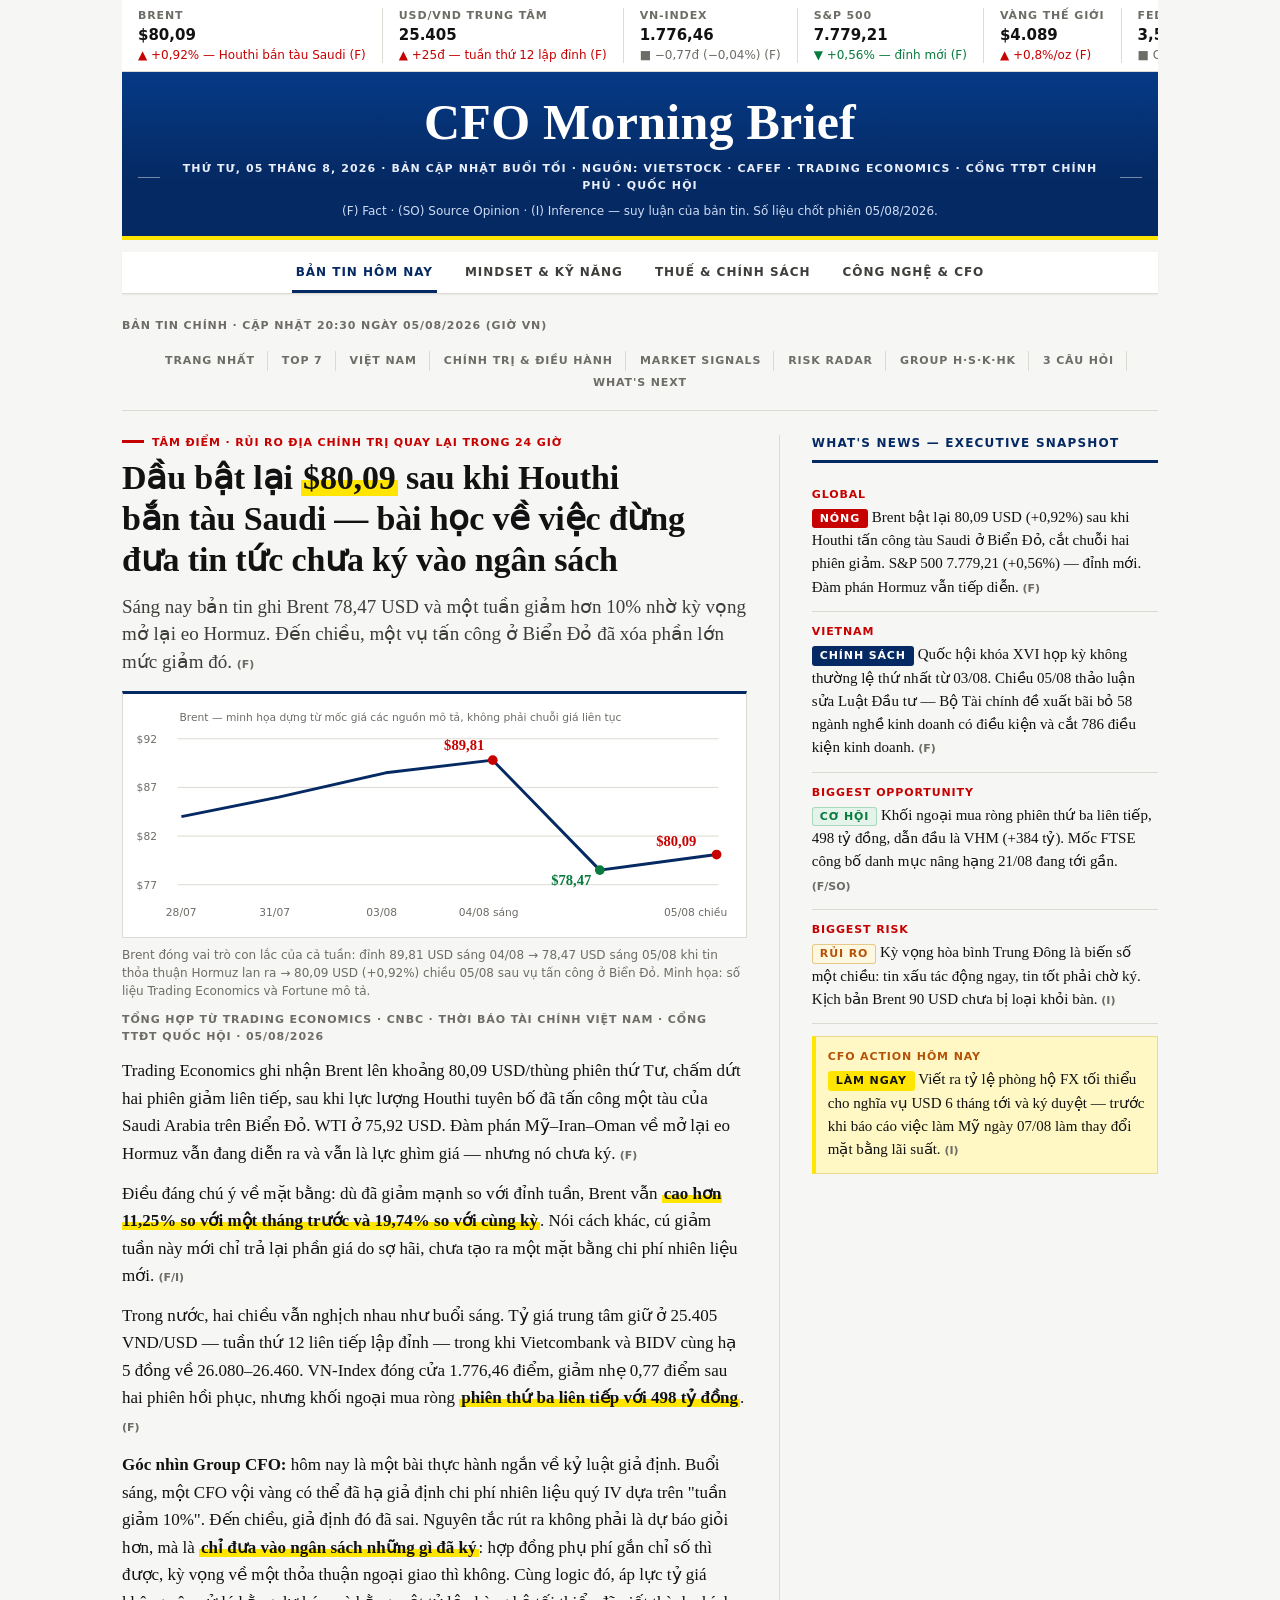
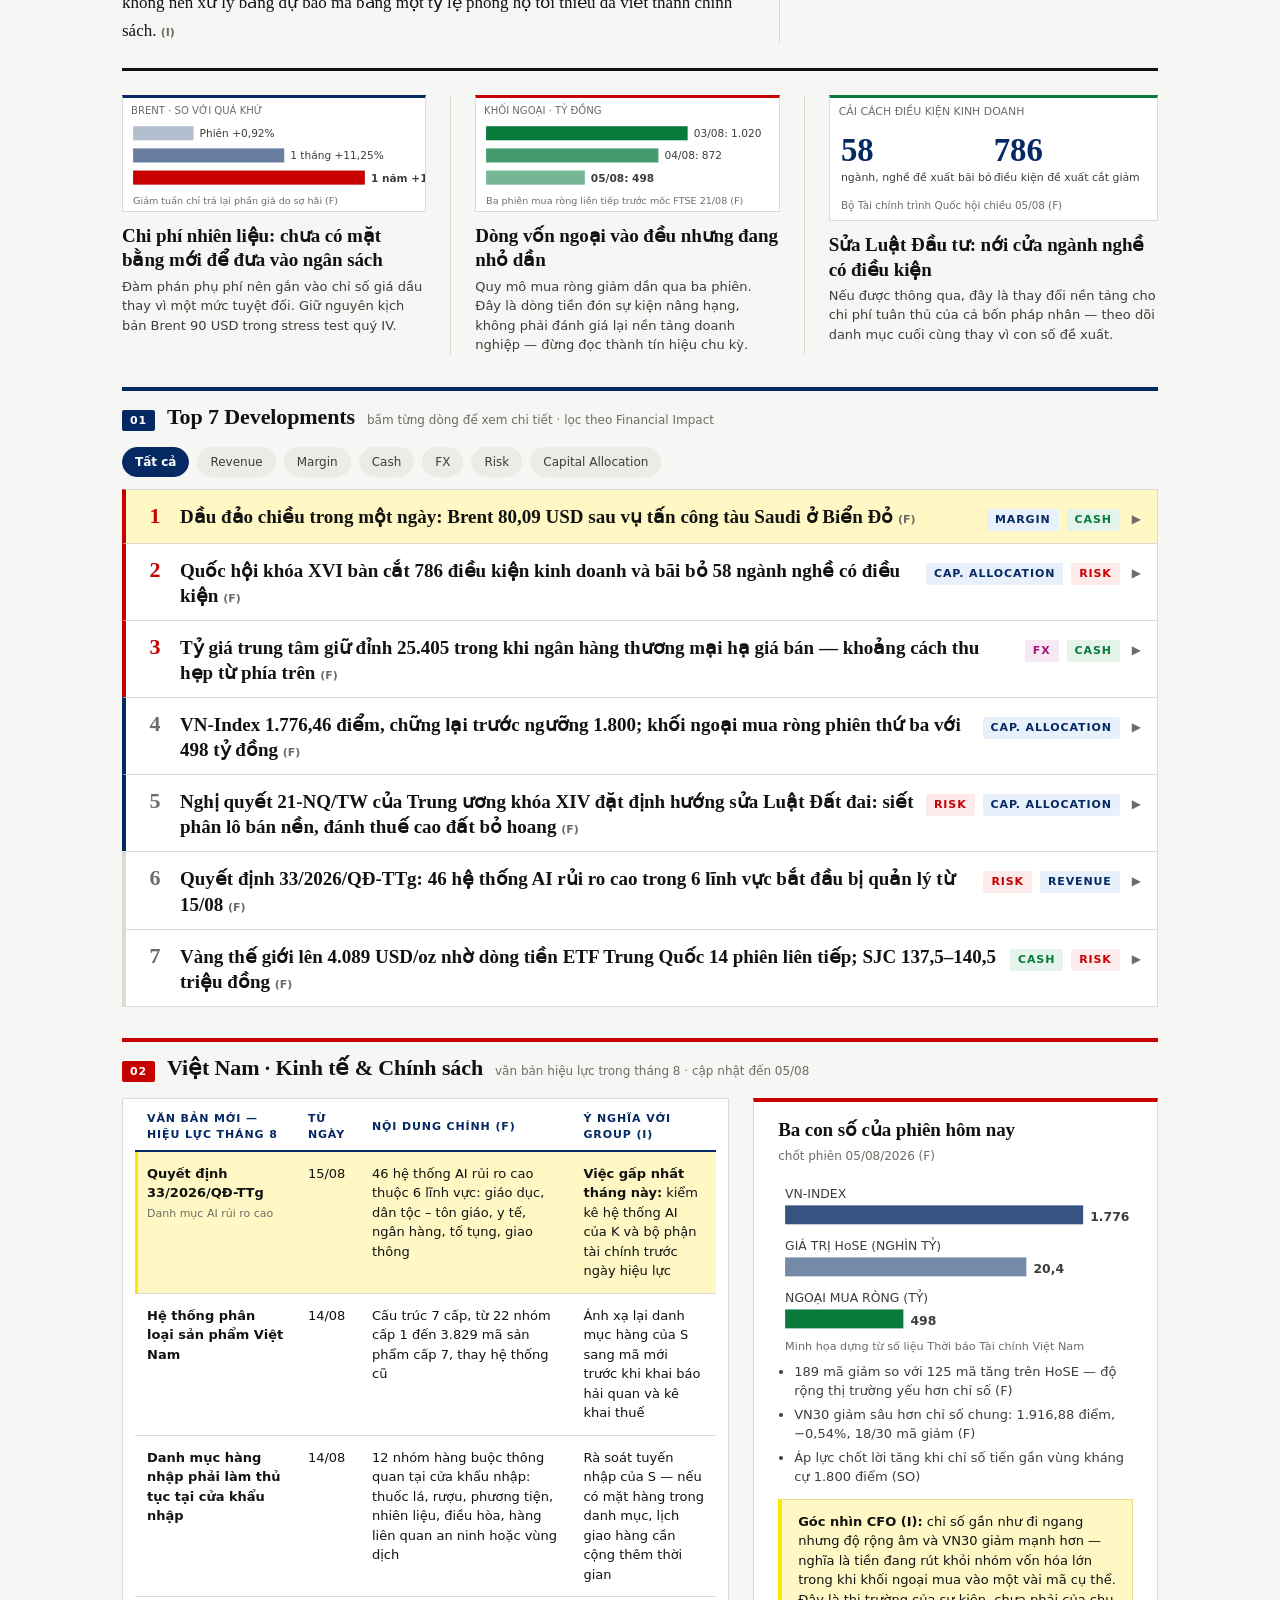
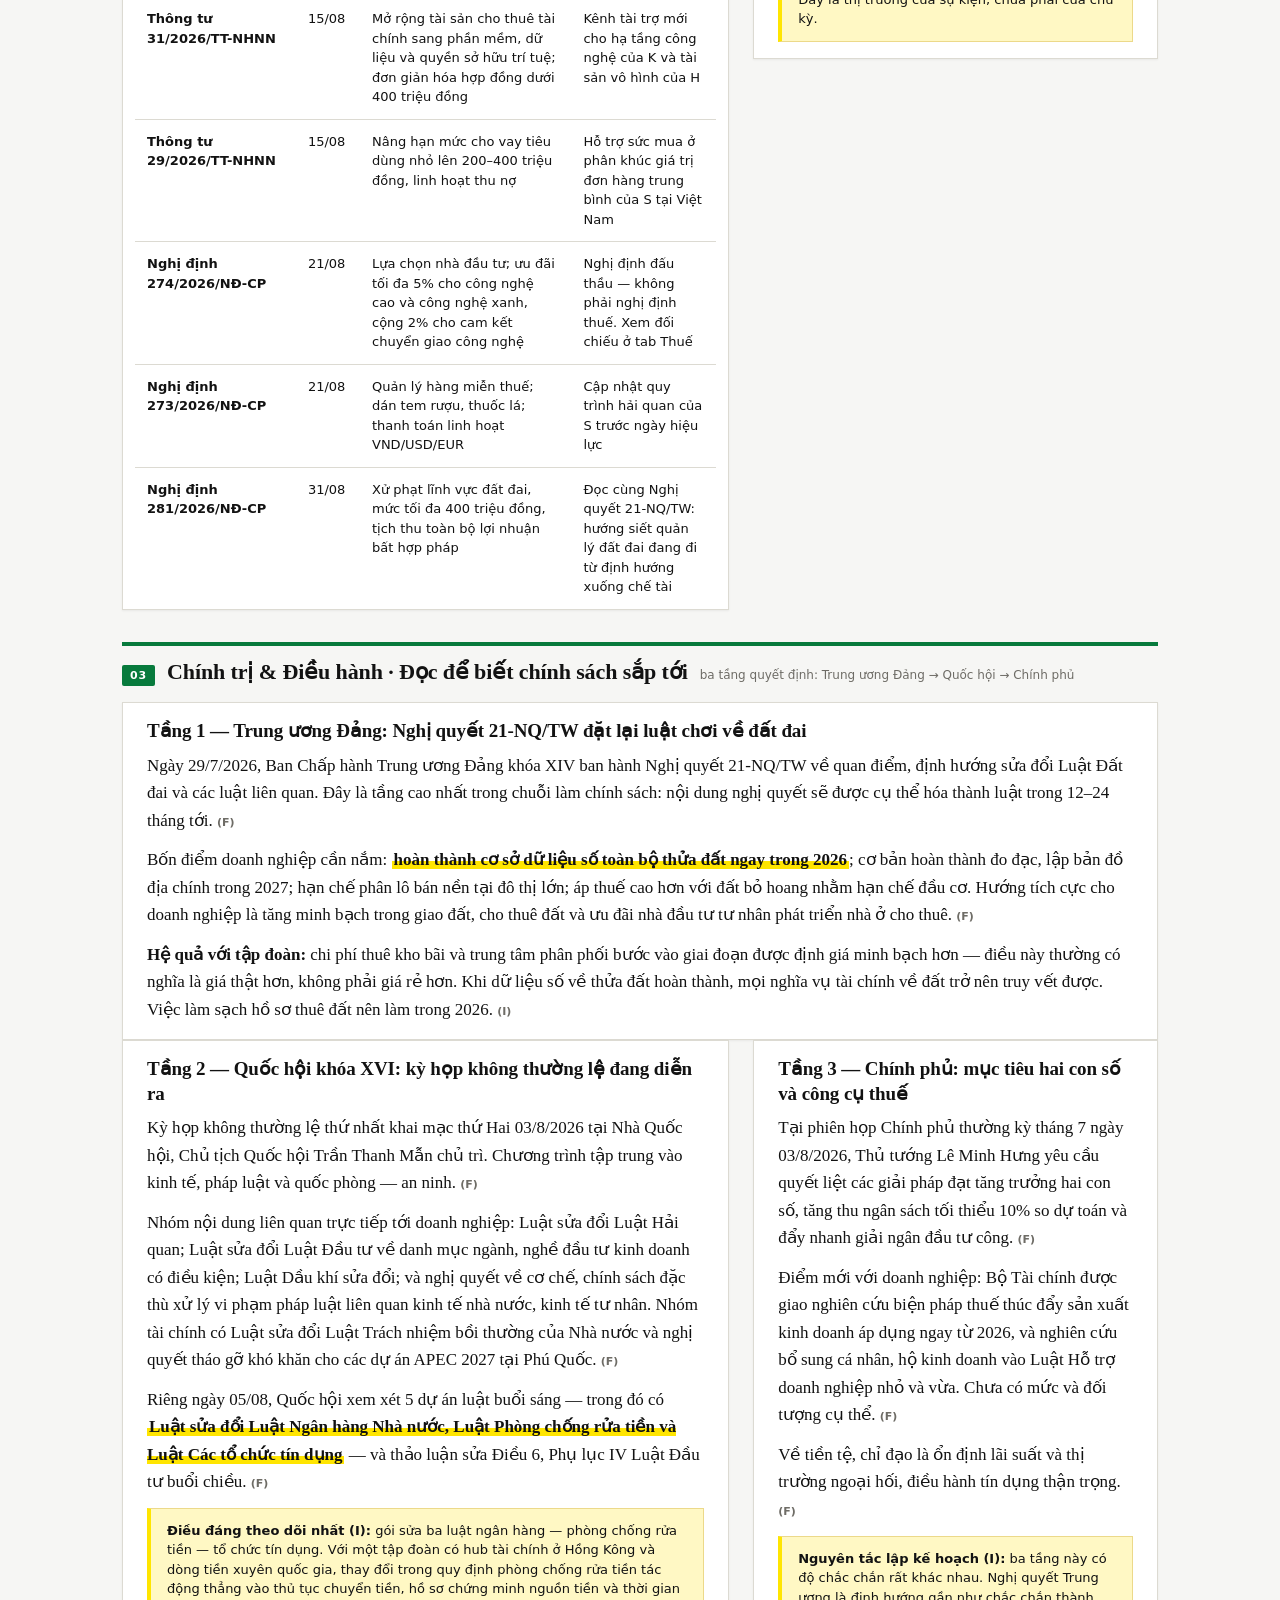
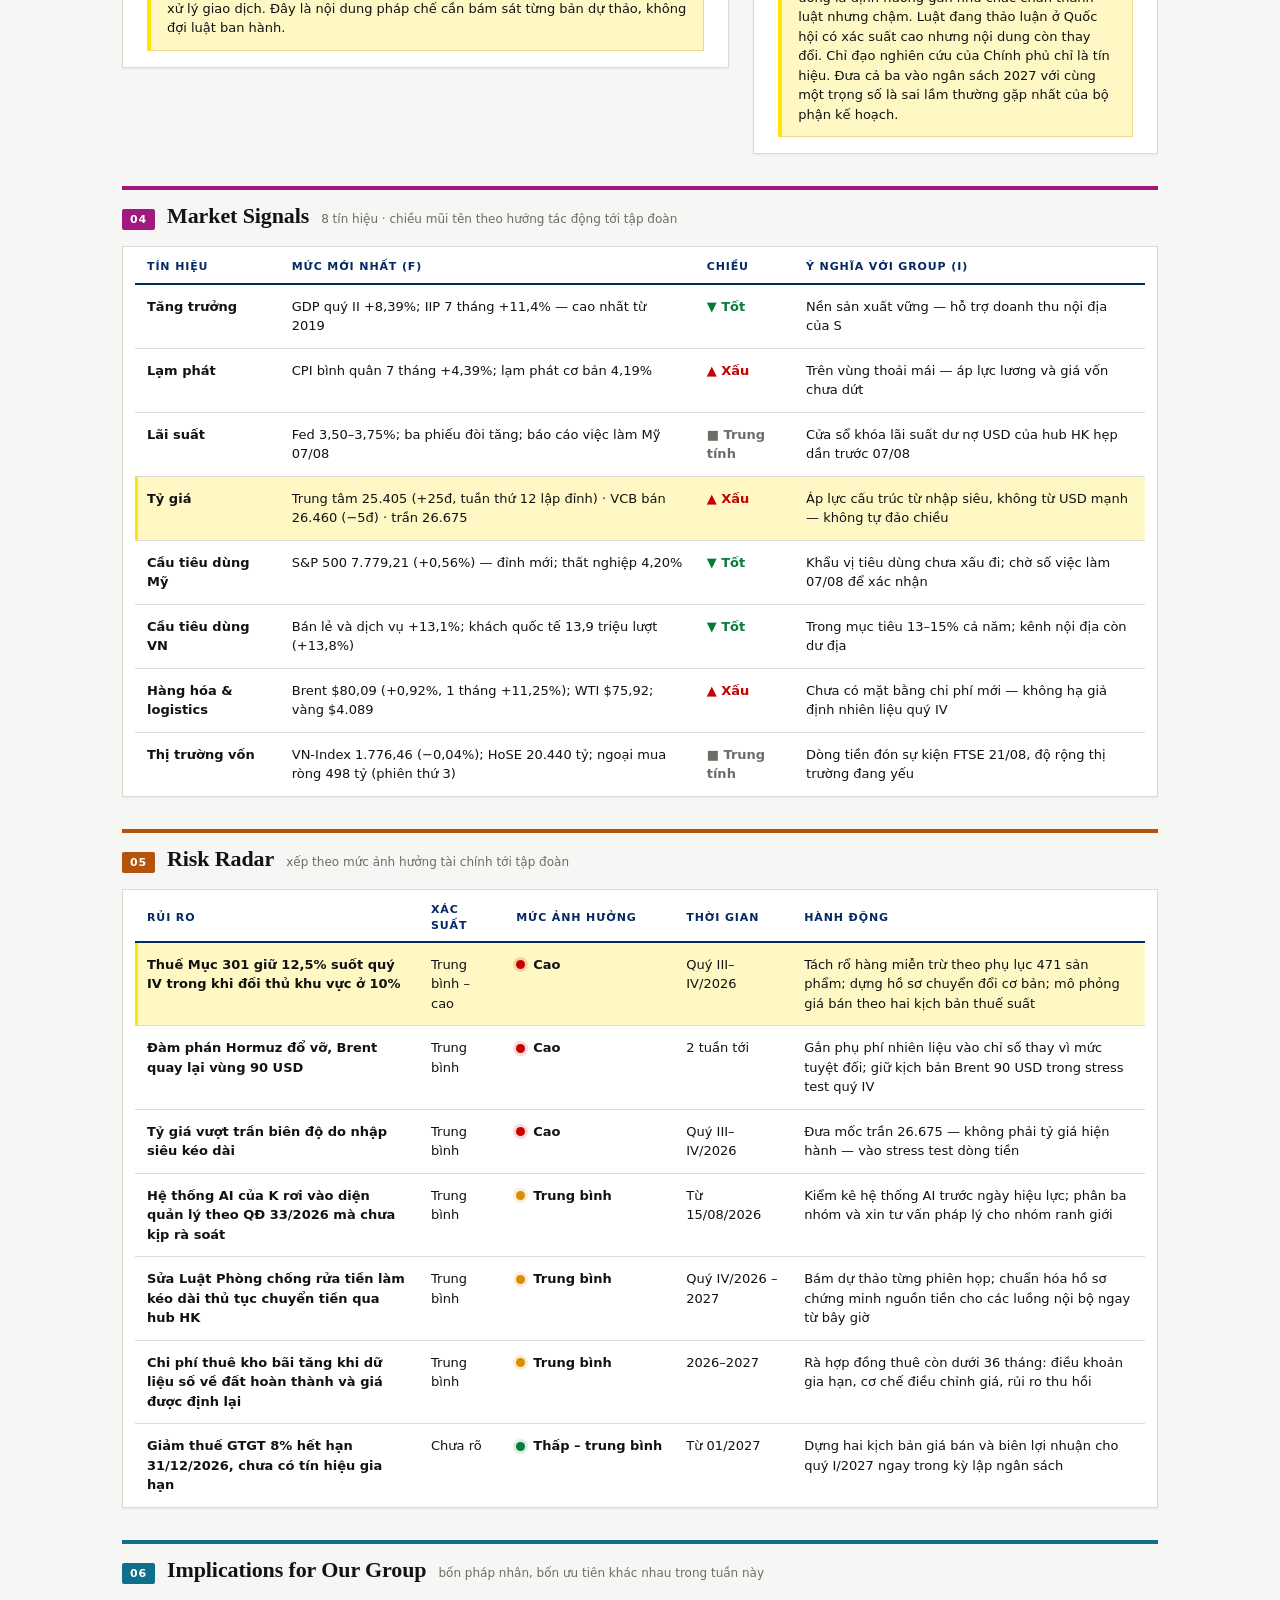
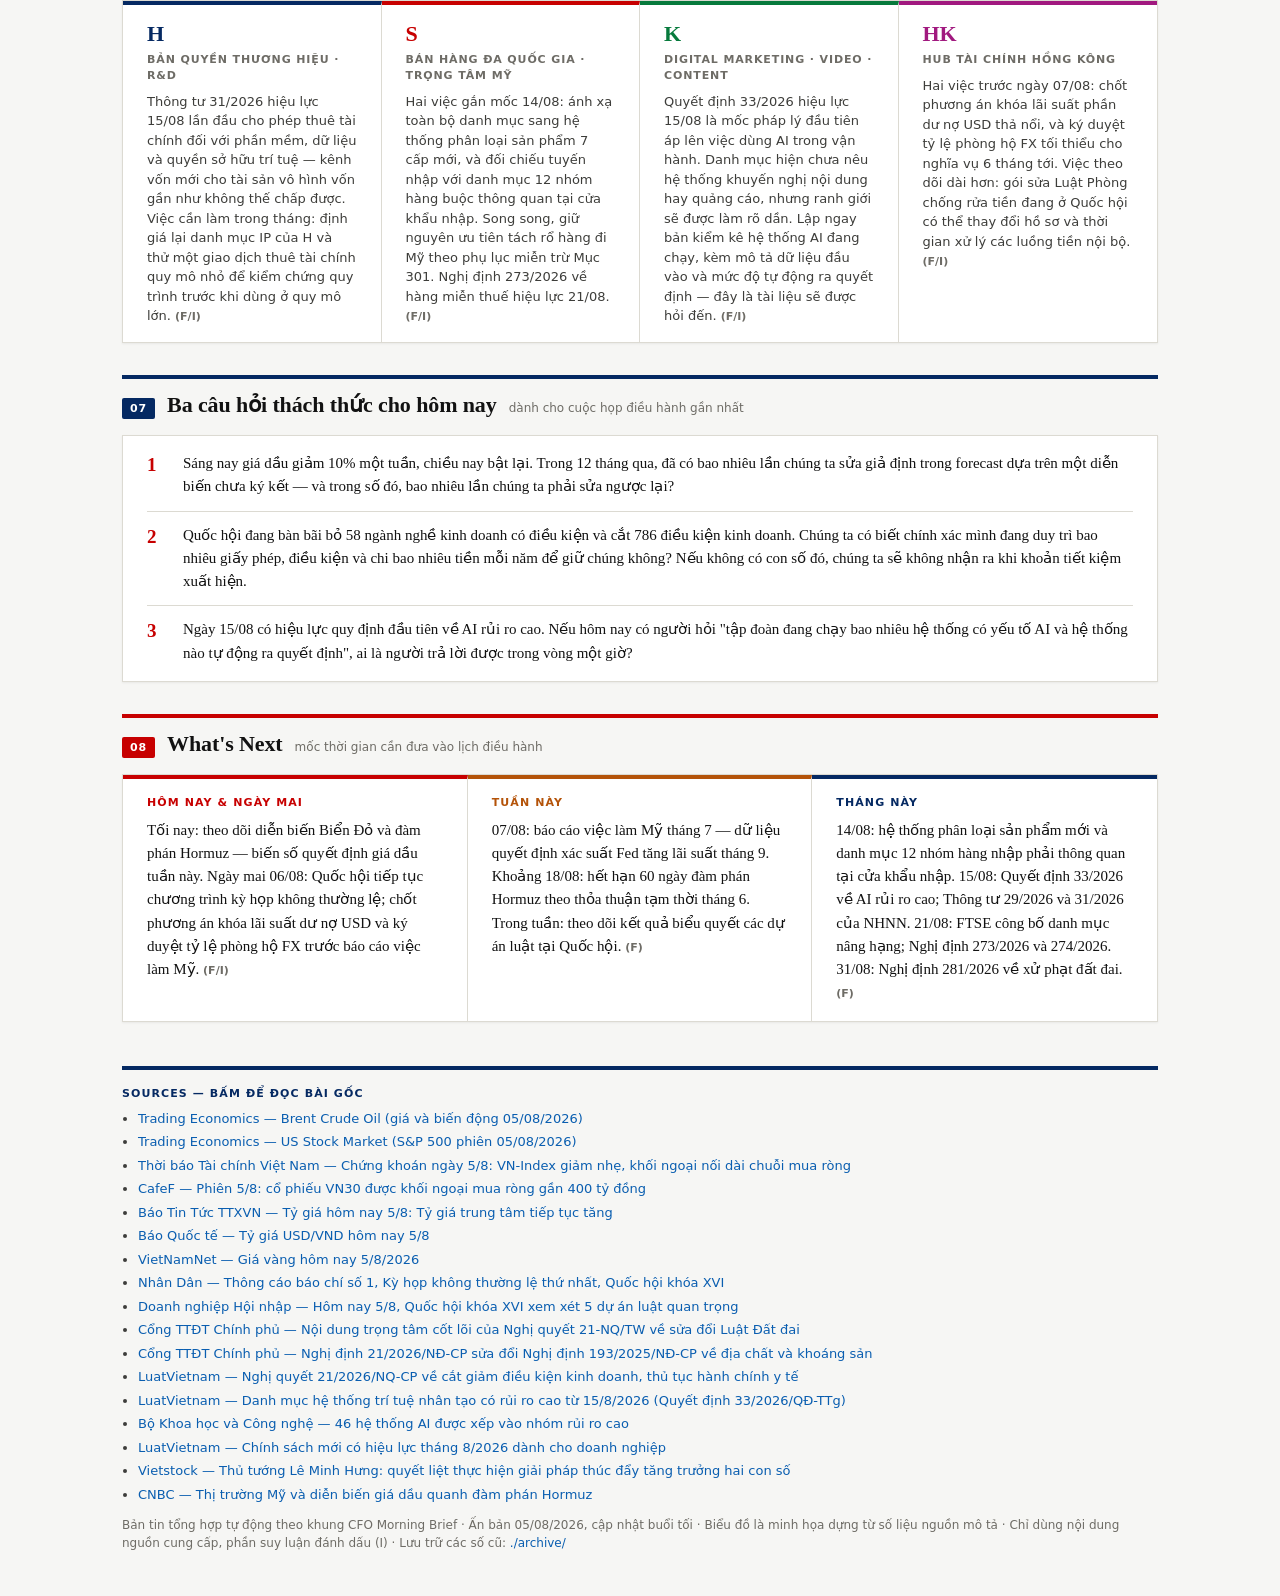
==== commit b4f0a132: "CFO Morning Brief 05/08/2026" ====
--- a/index.html
+++ b/index.html
@@ -3,7 +3,7 @@
 <head>
 <meta charset="UTF-8">
 <meta name="viewport" content="width=device-width, initial-scale=1.0">
-<title>CFO Morning Brief – 02/08/2026</title>
+<title>CFO Morning Brief – 05/08/2026</title>
 <style>
   /* ============================================================
      HỆ THỐNG CHỮ + MÀU — CFO Morning Brief
@@ -433,19 +433,19 @@
 
 <!-- Market data strip -->
 <div class="ticker">
-  <div class="ti"><div class="tk">TPCP Mỹ 30Y</div><div class="tv">5,28%</div><div class="td bad">▲ Cao nhất từ 2007 (F)</div></div>
-  <div class="ti"><div class="tk">Fed Funds</div><div class="tv">3,50–3,75%</div><div class="td flat">■ Giữ lần thứ 5 (F)</div></div>
-  <div class="ti"><div class="tk">USD/VND tự do</div><div class="tv">26.250–280</div><div class="td flat">TT 25.338 · VCB 26.090–470 (F)</div></div>
-  <div class="ti"><div class="tk">Vàng thế giới</div><div class="tv">$4.043</div><div class="td good">▼ −57 USD/oz (F)</div></div>
-  <div class="ti"><div class="tk">Dầu thô</div><div class="tv">$90</div><div class="td bad">▲ từ $72 — Mỹ–Iran (F)</div></div>
-  <div class="ti"><div class="tk">VN-Index</div><div class="tv">&gt;1.700</div><div class="td flat">■ Thanh khoản thấp (F)</div></div>
+  <div class="ti"><div class="tk">Brent</div><div class="tv">$80,09</div><div class="td bad">▲ +0,92% — Houthi bắn tàu Saudi (F)</div></div>
+  <div class="ti"><div class="tk">USD/VND trung tâm</div><div class="tv">25.405</div><div class="td bad">▲ +25đ — tuần thứ 12 lập đỉnh (F)</div></div>
+  <div class="ti"><div class="tk">VN-Index</div><div class="tv">1.776,46</div><div class="td flat">■ −0,77đ (−0,04%) (F)</div></div>
+  <div class="ti"><div class="tk">S&amp;P 500</div><div class="tv">7.779,21</div><div class="td good">▼ +0,56% — đỉnh mới (F)</div></div>
+  <div class="ti"><div class="tk">Vàng thế giới</div><div class="tv">$4.089</div><div class="td bad">▲ +0,8%/oz (F)</div></div>
+  <div class="ti"><div class="tk">Fed Funds</div><div class="tv">3,50–3,75%</div><div class="td flat">■ Giữ nguyên, 3 phiếu đòi tăng (F)</div></div>
 </div>
 
-<header class="masthead">
+<div class="masthead">
   <h1>CFO Morning Brief</h1>
-  <div class="dateline">Chủ nhật, 02 tháng 8, 2026 · Ấn bản dành cho lãnh đạo tài chính · Nguồn 24h: Vietstock · CafeF (+ hồ sơ chính sách VN)</div>
-  <div class="legend">(F) Fact · (SO) Source Opinion · (I) Inference — suy luận của bản tin. Reuters/FT/VNEconomy: không có bài truy cập được trong 24h.</div>
-</header>
+  <div class="dateline">Thứ Tư, 05 tháng 8, 2026 · Bản cập nhật buổi tối · Nguồn: Vietstock · CafeF · Trading Economics · Cổng TTĐT Chính phủ · Quốc hội</div>
+  <div class="legend">(F) Fact · (SO) Source Opinion · (I) Inference — suy luận của bản tin. Số liệu chốt phiên 05/08/2026.</div>
+</div>
 
 <div class="tabbar" id="tabbar">
   <button class="active" data-tab="tab-brief">Bản tin hôm nay</button>
@@ -454,446 +454,612 @@
   <button data-tab="tab-tech">Công nghệ &amp; CFO</button>
 </div>
 
+<!-- ============================ TAB 1 ============================ -->
 <div class="tabpanel active" id="tab-brief">
-<nav class="toc">
-  <a href="#front">Trang nhất</a>
-  <a href="#dev">Top 7</a>
-  <a href="#vietnam">Việt Nam</a>
-  <a href="#signals">Market Signals</a>
-  <a href="#risk">Risk Radar</a>
-  <a href="#group">Group H·S·K·HK</a>
-  <a href="#questions">3 Câu hỏi</a>
-  <a href="#next">What's Next</a>
-</nav>
-
-<!-- ===== FRONT PAGE ===== -->
-<div class="front" id="front">
-  <div class="lead">
-    <div class="kicker">Tâm điểm · Thị trường vốn toàn cầu</div>
-    <h2 class="head">Bán tháo trái phiếu Mỹ đẩy lợi suất 30 năm lên <span class="hl">5,28%</span> — mức cao nhất kể từ 2007</h2>
-    <div class="deck">Fed giữ lãi suất 3,50–3,75% lần thứ 5 liên tiếp nhưng nội bộ rạn nứt: ba thành viên FOMC bất đồng, Chủ tịch Fed St. Louis công khai ủng hộ tăng 25 điểm cơ bản. <span class="facttag">(F)</span></div>
-    <figure class="figure">
-      <svg viewBox="0 0 640 240" role="img" aria-label="Lợi suất trái phiếu chính phủ Mỹ kỳ hạn 30 năm tăng lên 5,28%">
-        <rect width="640" height="240" fill="none"/>
-        <g stroke="#dcdad2" stroke-width="1">
-          <line x1="50" y1="40" x2="610" y2="40"/><line x1="50" y1="90" x2="610" y2="90"/>
-          <line x1="50" y1="140" x2="610" y2="140"/><line x1="50" y1="190" x2="610" y2="190"/>
+  <div class="stamp">Bản tin chính · Cập nhật 20:30 ngày 05/08/2026 (giờ VN)</div>
+
+  <nav class="toc">
+    <a href="#front">Trang nhất</a>
+    <a href="#top7">Top 7</a>
+    <a href="#vn">Việt Nam</a>
+    <a href="#chinhtri">Chính trị &amp; Điều hành</a>
+    <a href="#signals">Market Signals</a>
+    <a href="#risk">Risk Radar</a>
+    <a href="#group">Group H·S·K·HK</a>
+    <a href="#hoi">3 câu hỏi</a>
+    <a href="#next">What's Next</a>
+  </nav>
+
+  <div class="front" id="front">
+    <div class="lead">
+      <div class="kicker">Tâm điểm · Rủi ro địa chính trị quay lại trong 24 giờ</div>
+      <h2 class="head">Dầu bật lại <span class="hl">$80,09</span> sau khi Houthi bắn tàu Saudi — bài học về việc đừng đưa tin tức chưa ký vào ngân sách</h2>
+      <div class="deck">Sáng nay bản tin ghi Brent 78,47 USD và một tuần giảm hơn 10% nhờ kỳ vọng mở lại eo Hormuz. Đến chiều, một vụ tấn công ở Biển Đỏ đã xóa phần lớn mức giảm đó. <span class="facttag">(F)</span></div>
+      <figure class="figure">
+        <svg viewBox="0 0 640 250" role="img" aria-label="Giá dầu Brent từ 89,81 USD ngày 04/08 xuống 78,47 USD sáng 05/08 rồi bật lại 80,09 USD chiều 05/08">
+          <rect width="640" height="250" fill="none"/>
+          <g stroke="#dcdad2" stroke-width="1">
+            <line x1="56" y1="46" x2="612" y2="46"/><line x1="56" y1="96" x2="612" y2="96"/>
+            <line x1="56" y1="146" x2="612" y2="146"/><line x1="56" y1="196" x2="612" y2="196"/>
+          </g>
+          <g font-family="system-ui" font-size="11" fill="#6e6c66">
+            <text x="14" y="50">$92</text><text x="14" y="100">$87</text><text x="14" y="150">$82</text><text x="14" y="200">$77</text>
+            <text x="44" y="228">28/07</text><text x="140" y="228">31/07</text><text x="250" y="228">03/08</text><text x="345" y="228">04/08 sáng</text><text x="556" y="228">05/08 chiều</text>
+          </g>
+          <path d="M60,126 L160,106 L270,81 L380,68 L490,181 L610,165" fill="none" stroke="#052962" stroke-width="3" stroke-linejoin="round"/>
+          <circle cx="380" cy="68" r="5" fill="#c70000"/>
+          <circle cx="490" cy="181" r="5" fill="#077a3c"/>
+          <circle cx="610" cy="165" r="5" fill="#c70000"/>
+          <g font-family="Noto Serif, Cambria, Times New Roman, serif" font-size="15" font-weight="bold">
+            <text x="330" y="58" fill="#c70000">$89,81</text>
+            <text x="440" y="196" fill="#077a3c">$78,47</text>
+            <text x="548" y="156" fill="#c70000">$80,09</text>
+          </g>
+          <text x="58" y="28" font-family="system-ui" font-size="11" fill="#6e6c66">Brent — minh họa dựng từ mốc giá các nguồn mô tả, không phải chuỗi giá liên tục</text>
+        </svg>
+        <figcaption>Brent đóng vai trò con lắc của cả tuần: đỉnh 89,81 USD sáng 04/08 → 78,47 USD sáng 05/08 khi tin thỏa thuận Hormuz lan ra → 80,09 USD (+0,92%) chiều 05/08 sau vụ tấn công ở Biển Đỏ. Minh họa: số liệu Trading Economics và Fortune mô tả.</figcaption>
+      </figure>
+      <div class="byline">Tổng hợp từ Trading Economics · CNBC · Thời báo Tài chính Việt Nam · Cổng TTĐT Quốc hội · 05/08/2026</div>
+      <p class="body">Trading Economics ghi nhận Brent lên khoảng 80,09 USD/thùng phiên thứ Tư, chấm dứt hai phiên giảm liên tiếp, sau khi lực lượng Houthi tuyên bố đã tấn công một tàu của Saudi Arabia trên Biển Đỏ. WTI ở 75,92 USD. Đàm phán Mỹ–Iran–Oman về mở lại eo Hormuz vẫn đang diễn ra và vẫn là lực ghìm giá — nhưng nó chưa ký. <span class="facttag">(F)</span></p>
+      <p class="body">Điều đáng chú ý về mặt bằng: dù đã giảm mạnh so với đỉnh tuần, Brent vẫn <span class="hl">cao hơn 11,25% so với một tháng trước và 19,74% so với cùng kỳ</span>. Nói cách khác, cú giảm tuần này mới chỉ trả lại phần giá do sợ hãi, chưa tạo ra một mặt bằng chi phí nhiên liệu mới. <span class="facttag">(F/I)</span></p>
+      <p class="body">Trong nước, hai chiều vẫn nghịch nhau như buổi sáng. Tỷ giá trung tâm giữ ở 25.405 VND/USD — tuần thứ 12 liên tiếp lập đỉnh — trong khi Vietcombank và BIDV cùng hạ 5 đồng về 26.080–26.460. VN-Index đóng cửa 1.776,46 điểm, giảm nhẹ 0,77 điểm sau hai phiên hồi phục, nhưng khối ngoại mua ròng <span class="hl">phiên thứ ba liên tiếp với 498 tỷ đồng</span>. <span class="facttag">(F)</span></p>
+      <p class="body"><strong>Góc nhìn Group CFO:</strong> hôm nay là một bài thực hành ngắn về kỷ luật giả định. Buổi sáng, một CFO vội vàng có thể đã hạ giả định chi phí nhiên liệu quý IV dựa trên "tuần giảm 10%". Đến chiều, giả định đó đã sai. Nguyên tắc rút ra không phải là dự báo giỏi hơn, mà là <span class="hl">chỉ đưa vào ngân sách những gì đã ký</span>: hợp đồng phụ phí gắn chỉ số thì được, kỳ vọng về một thỏa thuận ngoại giao thì không. Cùng logic đó, áp lực tỷ giá không nên xử lý bằng dự báo mà bằng một tỷ lệ phòng hộ tối thiểu đã viết thành chính sách. <span class="facttag">(I)</span></p>
+    </div>
+
+    <aside class="rail">
+      <h3 class="railhead">What's News — Executive Snapshot</h3>
+      <div class="wn"><span class="wl">Global</span><span class="badge crit">Nóng</span> Brent bật lại 80,09 USD (+0,92%) sau khi Houthi tấn công tàu Saudi ở Biển Đỏ, cắt chuỗi hai phiên giảm. S&amp;P 500 7.779,21 (+0,56%) — đỉnh mới. Đàm phán Hormuz vẫn tiếp diễn. <span class="facttag">(F)</span></div>
+      <div class="wn"><span class="wl">Vietnam</span><span class="badge new">Chính sách</span> Quốc hội khóa XVI họp kỳ không thường lệ thứ nhất từ 03/08. Chiều 05/08 thảo luận sửa Luật Đầu tư — Bộ Tài chính đề xuất bãi bỏ 58 ngành nghề kinh doanh có điều kiện và cắt 786 điều kiện kinh doanh. <span class="facttag">(F)</span></div>
+      <div class="wn"><span class="wl">Biggest Opportunity</span><span class="badge ok">Cơ hội</span> Khối ngoại mua ròng phiên thứ ba liên tiếp, 498 tỷ đồng, dẫn đầu là VHM (+384 tỷ). Mốc FTSE công bố danh mục nâng hạng 21/08 đang tới gần. <span class="facttag">(F/SO)</span></div>
+      <div class="wn"><span class="wl">Biggest Risk</span><span class="badge watch">Rủi ro</span> Kỳ vọng hòa bình Trung Đông là biến số một chiều: tin xấu tác động ngay, tin tốt phải chờ ký. Kịch bản Brent 90 USD chưa bị loại khỏi bàn. <span class="facttag">(I)</span></div>
+      <div class="wn action"><span class="wl">CFO Action hôm nay</span><span class="badge mark">Làm ngay</span> Viết ra tỷ lệ phòng hộ FX tối thiểu cho nghĩa vụ USD 6 tháng tới và ký duyệt — trước khi báo cáo việc làm Mỹ ngày 07/08 làm thay đổi mặt bằng lãi suất. <span class="facttag">(I)</span></div>
+    </aside>
+  </div>
+
+  <div class="featurerow">
+    <div class="feat reveal">
+      <svg viewBox="0 0 300 112" role="img" aria-label="Brent 80,09 USD, cao hơn 11,25% so với một tháng trước và 19,74% so với cùng kỳ">
+        <g font-family="system-ui" font-size="10" fill="#6e6c66"><text x="8" y="16">BRENT · SO VỚI QUÁ KHỨ</text></g>
+        <g font-family="system-ui" font-size="10.5" fill="#3d3d3a">
+          <rect x="10" y="28" width="60" height="14" fill="#052962" opacity=".3"/><text x="76" y="39">Phiên +0,92%</text>
+          <rect x="10" y="50" width="150" height="14" fill="#052962" opacity=".6"/><text x="166" y="61">1 tháng +11,25%</text>
+          <rect x="10" y="72" width="230" height="14" fill="#c70000"/><text x="246" y="83" font-weight="bold">1 năm +19,74%</text>
         </g>
-        <g font-family="system-ui" font-size="11" fill="#6e6c66">
-          <text x="14" y="44">5,3%</text><text x="14" y="94">5,0%</text><text x="14" y="144">4,7%</text><text x="14" y="194">4,4%</text>
-          <text x="60" y="222">T2/26</text><text x="180" y="222">T4/26</text><text x="310" y="222">T6/26</text><text x="450" y="222">T7/26</text><text x="560" y="222">02/08</text>
+        <text x="10" y="105" font-family="system-ui" font-size="9.5" fill="#6e6c66">Giảm tuần chỉ trả lại phần giá do sợ hãi (F)</text>
+      </svg>
+      <h4>Chi phí nhiên liệu: chưa có mặt bằng mới để đưa vào ngân sách</h4>
+      <p>Đàm phán phụ phí nên gắn vào chỉ số giá dầu thay vì một mức tuyệt đối. Giữ nguyên kịch bản Brent 90 USD trong stress test quý IV.</p>
+    </div>
+    <div class="feat reveal">
+      <svg viewBox="0 0 300 112" role="img" aria-label="Khối ngoại mua ròng ba phiên liên tiếp, phiên 05/08 đạt 498 tỷ đồng">
+        <g font-family="system-ui" font-size="10" fill="#6e6c66"><text x="8" y="16">KHỐI NGOẠI · TỶ ĐỒNG</text></g>
+        <g font-family="system-ui" font-size="10.5" fill="#3d3d3a">
+          <rect x="10" y="28" width="200" height="14" fill="#077a3c"/><text x="216" y="39">03/08: 1.020</text>
+          <rect x="10" y="50" width="171" height="14" fill="#077a3c" opacity=".75"/><text x="187" y="61">04/08: 872</text>
+          <rect x="10" y="72" width="98" height="14" fill="#077a3c" opacity=".55"/><text x="114" y="83" font-weight="bold">05/08: 498</text>
         </g>
-        <path d="M50,178 L120,168 L190,175 L260,150 L330,142 L400,120 L470,112 L540,80 L610,44" fill="none" stroke="#052962" stroke-width="3" stroke-linejoin="round"/>
-        <path d="M50,178 L120,168 L190,175 L260,150 L330,142 L400,120 L470,112 L540,80 L610,44 L610,200 L50,200 Z" fill="#052962" opacity="0.08"/>
-        <circle cx="610" cy="44" r="5" fill="#c70000"/>
-        <text x="530" y="30" font-family="Noto Serif, Cambria, Times New Roman, serif" font-size="17" font-weight="bold" fill="#c70000">5,28%</text>
-        <text x="52" y="26" font-family="system-ui" font-size="11" fill="#6e6c66">Lợi suất TPCP Mỹ 30 năm — minh họa xu hướng theo mô tả nguồn</text>
+        <text x="10" y="105" font-family="system-ui" font-size="9.5" fill="#6e6c66">Ba phiên mua ròng liên tiếp trước mốc FTSE 21/08 (F)</text>
       </svg>
-      <figcaption>Đợt bán tháo được Fed St. Louis gọi là "thông điệp của thị trường" đòi hành động củng cố uy tín chống lạm phát. Minh họa: dữ liệu mô tả từ Vietstock.</figcaption>
-    </figure>
-    <div class="byline">Tổng hợp từ Vietstock · 02/08/2026</div>
-    <p class="body">Lạm phát Mỹ đang chạy gần <span class="hl">gấp đôi mục tiêu 2%</span>, chịu sức ép cùng lúc từ giá năng lượng, thuế quan và làn sóng đầu tư AI. Kịch bản tăng lãi suất trong nửa cuối năm không còn là rủi ro đuôi — "trì hoãn hôm nay có thể đồng nghĩa phải tăng mạnh hơn sau này". <span class="facttag">(F/SO)</span></p>
-    <p class="body"><strong>Góc nhìn Group CFO:</strong> chi phí vốn USD dài hạn đang được định giá lại trên toàn cầu. Với cấu trúc 4 công ty vận hành quanh hub tài chính Hồng Kông, ưu tiên số một hôm nay là <span class="hl">khóa lãi suất dư nợ thả nổi</span> và tận dụng lợi suất ngắn hạn cho cash USD nhàn rỗi. <span class="facttag">(I)</span></p>
+      <h4>Dòng vốn ngoại vào đều nhưng đang nhỏ dần</h4>
+      <p>Quy mô mua ròng giảm dần qua ba phiên. Đây là dòng tiền đón sự kiện nâng hạng, không phải đánh giá lại nền tảng doanh nghiệp — đừng đọc thành tín hiệu chu kỳ.</p>
+    </div>
+    <div class="feat reveal">
+      <svg viewBox="0 0 300 112" role="img" aria-label="Đề xuất bãi bỏ 58 ngành nghề kinh doanh có điều kiện và cắt giảm 786 điều kiện kinh doanh">
+        <g font-family="system-ui" font-size="10" fill="#6e6c66"><text x="8" y="16">CẢI CÁCH ĐIỀU KIỆN KINH DOANH</text></g>
+        <g font-family="Noto Serif, Cambria, Times New Roman, serif" font-weight="bold" fill="#052962">
+          <text x="10" y="58" font-size="30">58</text>
+          <text x="150" y="58" font-size="30">786</text>
+        </g>
+        <g font-family="system-ui" font-size="10" fill="#3d3d3a">
+          <text x="10" y="76">ngành, nghề đề xuất bãi bỏ</text>
+          <text x="150" y="76">điều kiện đề xuất cắt giảm</text>
+        </g>
+        <text x="10" y="102" font-family="system-ui" font-size="9.5" fill="#6e6c66">Bộ Tài chính trình Quốc hội chiều 05/08 (F)</text>
+      </svg>
+      <h4>Sửa Luật Đầu tư: nới cửa ngành nghề có điều kiện</h4>
+      <p>Nếu được thông qua, đây là thay đổi nền tảng cho chi phí tuân thủ của cả bốn pháp nhân — theo dõi danh mục cuối cùng thay vì con số đề xuất.</p>
+    </div>
   </div>
 
-  <aside class="rail">
-    <h3 class="railhead">What's News — Executive Snapshot</h3>
-    <div class="wn"><span class="wl">Global</span><span class="badge crit">Nóng</span> Bán tháo TPCP Mỹ, lợi suất 30Y chạm 5,28%; Fed giữ lãi suất lần thứ 5, phe "diều hâu" thắng thế trong tranh luận nội bộ. <span class="facttag">(F)</span></div>
-    <div class="wn"><span class="wl">Vietnam</span><span class="badge new">Chính sách</span> VN-Index lấy lại mốc 1.700 nhưng thanh khoản dưới trung bình 20 phiên; tỷ giá trung tâm 25.338, tự do 26.250–26.280. Tháng 8: <span class="hl">9 văn bản chính sách kinh tế mới</span> có hiệu lực. <span class="facttag">(F)</span></div>
-    <div class="wn"><span class="wl">Biggest Opportunity</span><span class="badge ok">Cơ hội</span> USD mạnh làm tăng giá trị VND của dòng doanh thu USD từ thị trường Mỹ khi quy đổi; TT 31/2026 mở kênh thuê tài chính cho tài sản số. <span class="facttag">(I)</span></div>
-    <div class="wn"><span class="wl">Biggest Risk</span><span class="badge watch">Rủi ro</span> Lãi suất USD "cao hơn, lâu hơn" → chi phí vốn và chi phí hedging qua hub HK tăng. <span class="facttag">(I)</span></div>
-    <div class="wn action"><span class="wl">CFO Action hôm nay</span><span class="badge mark">Làm ngay</span> Chốt vị thế FX và lịch điều chuyển tiền HK→VN trước tuần giao dịch 03–07/08. <span class="facttag">(I)</span></div>
-  </aside>
+  <section class="sec reveal" id="top7">
+    <div class="sechead"><span class="secno">01</span><h2>Top 7 Developments</h2><span class="note">bấm từng dòng để xem chi tiết · lọc theo Financial Impact</span></div>
+    <div class="chips" id="chips">
+      <span class="chip active" data-f="all">Tất cả</span>
+      <span class="chip" data-f="Revenue">Revenue</span>
+      <span class="chip" data-f="Margin">Margin</span>
+      <span class="chip" data-f="Cash">Cash</span>
+      <span class="chip" data-f="FX">FX</span>
+      <span class="chip" data-f="Risk">Risk</span>
+      <span class="chip" data-f="CapAlloc">Capital Allocation</span>
+    </div>
+
+    <div class="dev key" data-p="1" data-f="Margin Cash">
+      <div class="dev-head"><div class="pri">1</div><div class="t">Dầu đảo chiều trong một ngày: Brent 80,09 USD sau vụ tấn công tàu Saudi ở Biển Đỏ <span class="facttag">(F)</span></div><div class="tags"><span class="tag rev">Margin</span><span class="tag cash">Cash</span></div><span class="arrow">▶</span></div>
+      <div class="dev-body"><dl>
+        <dt>Why it matters</dt><dd>Nhiên liệu là biến số lớn nhất của chi phí fulfillment xuyên biên giới. Quan trọng hơn con số hôm nay là bài học về tính bất đối xứng: tin xấu địa chính trị có hiệu lực ngay lập tức, tin tốt chỉ có hiệu lực sau khi ký. Mọi giả định chi phí phải được lập theo tính bất đối xứng đó.</dd>
+        <dt>Chi tiết</dt><dd>Brent lên khoảng 80,09 USD/thùng (+0,92%) phiên 05/08, cắt chuỗi hai phiên giảm, sau khi Houthi tuyên bố tấn công một tàu Saudi trên Biển Đỏ. WTI 75,92 USD (+0,20%). So sánh mặt bằng: +11,25% so với một tháng trước, +19,74% so với cùng kỳ năm ngoái. Mỹ, Iran và Oman vẫn đang làm việc để mở lại eo Hormuz — kỳ vọng này là lực ghìm giá duy nhất lúc này.</dd>
+        <dt>CFO Action</dt><dd>Không sửa giả định giá nhiên liệu trong ngân sách quý IV theo diễn biến tuần. Nếu đàm phán lại phụ phí với hãng vận chuyển, gắn điều khoản vào chỉ số giá dầu công bố chứ không chốt một mức tuyệt đối. Giữ kịch bản Brent 90 USD trong stress test.</dd>
+        <dt>Nguồn</dt><dd><span class="srcname">Trading Economics — Brent Crude Oil, cập nhật 05/08/2026</span></dd>
+      </dl></div>
+    </div>
+
+    <div class="dev" data-p="2" data-f="Risk CapAlloc">
+      <div class="dev-head"><div class="pri">2</div><div class="t">Quốc hội khóa XVI bàn cắt 786 điều kiện kinh doanh và bãi bỏ 58 ngành nghề có điều kiện <span class="facttag">(F)</span></div><div class="tags"><span class="tag rev">Cap. Allocation</span><span class="tag risk">Risk</span></div><span class="arrow">▶</span></div>
+      <div class="dev-body"><dl>
+        <dt>Why it matters</dt><dd>Chi phí tuân thủ là khoản chi phí cố định ẩn lớn nhất của một tập đoàn vận hành bốn pháp nhân ở nhiều quốc gia. Một đợt cắt giảm quy mô này thay đổi cả thời gian đưa sản phẩm ra thị trường lẫn số lượng giấy phép phải duy trì hằng năm.</dd>
+        <dt>Chi tiết</dt><dd>Kỳ họp không thường lệ thứ nhất Quốc hội khóa XVI khai mạc 03/08/2026 tại Nhà Quốc hội, do Chủ tịch Quốc hội Trần Thanh Mẫn chủ trì. Sáng 05/08 Quốc hội xem xét 5 dự án luật, trong đó có Luật sửa đổi Luật Ngân hàng Nhà nước, Luật Phòng chống rửa tiền và Luật Các tổ chức tín dụng. Chiều 05/08 thảo luận dự thảo sửa Điều 6 và Phụ lục IV Luật Đầu tư: Bộ Tài chính đề xuất bãi bỏ 58 ngành, nghề kinh doanh có điều kiện; một đề xuất khác cắt giảm 786 điều kiện kinh doanh. Chương trình kỳ họp còn có Luật Hải quan sửa đổi, Luật Dầu khí sửa đổi và nghị quyết về cơ chế đặc thù xử lý vi phạm liên quan kinh tế nhà nước, kinh tế tư nhân.</dd>
+        <dt>CFO Action</dt><dd>Giao pháp chế lập bảng đối chiếu: những giấy phép, điều kiện nào mà H, S, K đang duy trì nằm trong danh mục đề xuất bãi bỏ. Nếu được thông qua, đây là khoản tiết kiệm chi phí tuân thủ có thể đưa vào ngân sách 2027 — nhưng chỉ sau khi có danh mục cuối cùng, không phải theo con số đề xuất.</dd>
+        <dt>Nguồn</dt><dd><span class="srcname">Nhân Dân — Thông cáo báo chí số 1 Kỳ họp không thường lệ thứ nhất · Doanh nghiệp Hội nhập — Hôm nay 5/8 Quốc hội xem xét 5 dự án luật</span></dd>
+      </dl></div>
+    </div>
+
+    <div class="dev" data-p="3" data-f="FX Cash">
+      <div class="dev-head"><div class="pri">3</div><div class="t">Tỷ giá trung tâm giữ đỉnh 25.405 trong khi ngân hàng thương mại hạ giá bán — khoảng cách thu hẹp từ phía trên <span class="facttag">(F)</span></div><div class="tags"><span class="tag fx">FX</span><span class="tag cash">Cash</span></div><span class="arrow">▶</span></div>
+      <div class="dev-body"><dl>
+        <dt>Why it matters</dt><dd>Hub HK điều phối dòng tiền xuyên quốc gia, nên mọi lần điều chuyển vốn về Việt Nam đều là một giao dịch quy đổi. Khi tỷ giá trung tâm đi lên còn giá niêm yết đi xuống, dư địa điều hành của Ngân hàng Nhà nước đang hẹp lại — đó là thông tin về rủi ro tương lai, không phải về giá hôm nay.</dd>
+        <dt>Chi tiết</dt><dd>Tỷ giá trung tâm ngày 05/08 ở 25.405 VND/USD, tăng 25 đồng so với 04/08, tuần thứ 12 liên tiếp lập đỉnh. Biên độ ±5% cho trần 26.675 và sàn 24.135. Vietcombank và BIDV cùng niêm yết 26.080–26.460, giảm 5 đồng cả hai chiều. Tỷ giá nhân dân tệ tại Vietcombank 3.829–3.952. Bối cảnh: đồng USD thế giới tiếp tục giảm nhẹ sau động thái hỗ trợ của Nhật Bản — nghĩa là sức ép lên VND đến từ trong nước, không đến từ USD mạnh.</dd>
+        <dt>CFO Action</dt><dd>Chuyển từ phòng hộ theo từng giao dịch sang phòng hộ theo chính sách: xác định tỷ lệ phòng hộ tối thiểu cho toàn bộ nghĩa vụ USD 6 tháng tới, viết thành văn bản, ký duyệt. Mục tiêu không phải đoán đúng tỷ giá mà là loại bỏ việc phải quyết định lại mỗi tuần.</dd>
+        <dt>Nguồn</dt><dd><span class="srcname">Báo Tin Tức TTXVN — Tỷ giá hôm nay 5/8 · Báo Quốc tế — Tỷ giá USD/VND 5/8</span></dd>
+      </dl></div>
+    </div>
+
+    <div class="dev" data-p="4" data-f="CapAlloc Cash">
+      <div class="dev-head"><div class="pri">4</div><div class="t">VN-Index 1.776,46 điểm, chững lại trước ngưỡng 1.800; khối ngoại mua ròng phiên thứ ba với 498 tỷ đồng <span class="facttag">(F)</span></div><div class="tags"><span class="tag rev">Cap. Allocation</span></div><span class="arrow">▶</span></div>
+      <div class="dev-body"><dl>
+        <dt>Why it matters</dt><dd>Với một tập đoàn chưa niêm yết, chỉ số không tác động trực tiếp lên doanh thu — nhưng nó định giá lại chi phí vốn chủ sở hữu tham chiếu của cả thị trường. Đó là biến số quyết định nếu tập đoàn tính đến huy động vốn hoặc IPO trong 12–24 tháng tới.</dd>
+        <dt>Chi tiết</dt><dd>Phiên 05/08: VN-Index đóng cửa 1.776,46 điểm, giảm 0,77 điểm (−0,04%) sau hai phiên hồi phục. Khối lượng HoSE 759,3 triệu cổ phiếu, giá trị 20.440 tỷ đồng. Số mã giảm áp đảo: 189 giảm so với 125 tăng. VN30 giảm mạnh hơn, còn 1.916,88 điểm (−0,54%) với 18 mã giảm. Khối ngoại mua ròng 498 tỷ đồng — phiên thứ ba liên tiếp — dẫn đầu VHM (+384 tỷ), VIC (+148 tỷ), MBB (+123 tỷ). Nhóm hóa chất, viễn thông, dược dẫn dắt; nhựa, mía đường, hàng tiêu dùng thiết yếu giảm.</dd>
+        <dt>CFO Action</dt><dd>Nếu có kế hoạch huy động vốn trong 24 tháng, chuẩn bị hồ sơ ngay từ bây giờ: chuẩn hóa báo cáo hợp nhất bốn pháp nhân, làm rõ substance của hub HK, hoàn thiện hồ sơ chuyển giá. Cửa sổ định giá tốt thường ngắn hơn thời gian chuẩn bị hồ sơ.</dd>
+        <dt>Nguồn</dt><dd><span class="srcname">Thời báo Tài chính Việt Nam — Chứng khoán ngày 5/8 · CafeF — Khối ngoại phiên 5/8</span></dd>
+      </dl></div>
+    </div>
+
+    <div class="dev" data-p="5" data-f="Risk CapAlloc">
+      <div class="dev-head"><div class="pri">5</div><div class="t">Nghị quyết 21-NQ/TW của Trung ương khóa XIV đặt định hướng sửa Luật Đất đai: siết phân lô bán nền, đánh thuế cao đất bỏ hoang <span class="facttag">(F)</span></div><div class="tags"><span class="tag risk">Risk</span><span class="tag rev">Cap. Allocation</span></div><span class="arrow">▶</span></div>
+      <div class="dev-body"><dl>
+        <dt>Why it matters</dt><dd>Đây là văn bản định hướng ở tầng cao nhất — nó quyết định nội dung luật sẽ được viết trong 12–24 tháng tới. Với một tập đoàn thuê kho bãi và trung tâm phân phối, chi phí thuê đất công nghiệp và điều kiện gia hạn hợp đồng chịu ảnh hưởng trực tiếp.</dd>
+        <dt>Chi tiết</dt><dd>Nghị quyết 21-NQ/TW ban hành ngày 29/7/2026 bởi Ban Chấp hành Trung ương Đảng khóa XIV. Quan điểm nền: đất đai là tài nguyên đặc biệt của quốc gia, không tư nhân hóa đất đai, không cho người nước ngoài sở hữu. Mốc thời gian: 2026 hoàn thành cơ sở dữ liệu số toàn bộ thửa đất; 2027 cơ bản hoàn thành đo đạc, lập bản đồ địa chính; 2030 hệ thống pháp luật đất đai hoàn thiện đồng bộ. Hướng chính sách: tăng minh bạch trong giao đất và cho thuê đất, khuyến khích nhà ở cho thuê giá phù hợp, ưu đãi nhà đầu tư tư nhân phát triển nhà ở; đồng thời hạn chế phân lô bán nền tại đô thị lớn, siết quy định thu hồi đất và áp thuế cao hơn với đất bỏ hoang.</dd>
+        <dt>CFO Action</dt><dd>Rà soát toàn bộ hợp đồng thuê kho bãi, trung tâm phân phối và văn phòng có thời hạn còn dưới 36 tháng: điều khoản gia hạn, cơ chế điều chỉnh giá thuê, rủi ro thu hồi. Cơ sở dữ liệu số về thửa đất hoàn thành trong 2026 nghĩa là mức độ minh bạch và khả năng truy vết nghĩa vụ đất đai sẽ tăng — đây là việc cần làm sạch hồ sơ trước, không phải sau.</dd>
+        <dt>Nguồn</dt><dd><span class="srcname">Xây dựng chính sách — Cổng TTĐT Chính phủ: Nội dung trọng tâm cốt lõi của Nghị quyết 21-NQ/TW</span></dd>
+      </dl></div>
+    </div>
+
+    <div class="dev" data-p="6" data-f="Risk Revenue">
+      <div class="dev-head"><div class="pri">6</div><div class="t">Quyết định 33/2026/QĐ-TTg: 46 hệ thống AI rủi ro cao trong 6 lĩnh vực bắt đầu bị quản lý từ 15/08 <span class="facttag">(F)</span></div><div class="tags"><span class="tag risk">Risk</span><span class="tag rev">Revenue</span></div><span class="arrow">▶</span></div>
+      <div class="dev-body"><dl>
+        <dt>Why it matters</dt><dd>Đây là lần đầu Việt Nam đặt ranh giới pháp lý cho việc dùng AI trong hoạt động kinh doanh. Với một tập đoàn đang tự động hóa marketing, nội dung và một phần quy trình tài chính, câu hỏi không còn là "AI có giúp không" mà là "hệ thống nào của chúng ta rơi vào diện bị quản lý".</dd>
+        <dt>Chi tiết</dt><dd>Quyết định 33/2026/QĐ-TTg do Thủ tướng Chính phủ ban hành ngày 30/6/2026, hiệu lực 15/8/2026, công bố danh mục 46 hệ thống trí tuệ nhân tạo rủi ro cao thuộc 6 lĩnh vực: giáo dục, dân tộc và tôn giáo, y tế, ngân hàng, tố tụng, giao thông vận tải. Trong lĩnh vực ngân hàng, danh mục nêu rõ hệ thống tự động thực hiện giao dịch điện tử trong hoạt động ngân hàng và hệ thống tự động quyết định cấp tín dụng. Tiêu chí xác định rủi ro cao: hệ thống có khả năng gây thiệt hại đáng kể đến tính mạng, sức khỏe, quyền và lợi ích hợp pháp. Danh mục hiện chưa nêu cụ thể hệ thống tuyển dụng, chấm điểm tín dụng nội bộ hay khuyến nghị nội dung quảng cáo. <span class="missing">Nguồn chưa cung cấp đủ dữ liệu về nghĩa vụ đăng ký và mốc tuân thủ chi tiết.</span></dd>
+        <dt>CFO Action</dt><dd>Lập danh mục toàn bộ hệ thống có yếu tố AI đang chạy tại K và bộ phận tài chính, phân thành ba nhóm: rõ ràng nằm trong danh mục, có thể nằm trong danh mục, chắc chắn ngoài danh mục. Nhóm giữa mới là nhóm cần tư vấn pháp lý — và cần làm trước 15/08, không phải sau.</dd>
+        <dt>Nguồn</dt><dd><span class="srcname">LuatVietnam — Danh mục hệ thống AI rủi ro cao từ 15/8/2026 · Bộ Khoa học và Công nghệ — 46 hệ thống AI rủi ro cao</span></dd>
+      </dl></div>
+    </div>
+
+    <div class="dev" data-p="7" data-f="Cash Risk">
+      <div class="dev-head"><div class="pri">7</div><div class="t">Vàng thế giới lên 4.089 USD/oz nhờ dòng tiền ETF Trung Quốc 14 phiên liên tiếp; SJC 137,5–140,5 triệu đồng <span class="facttag">(F)</span></div><div class="tags"><span class="tag cash">Cash</span><span class="tag risk">Risk</span></div><span class="arrow">▶</span></div>
+      <div class="dev-body"><dl>
+        <dt>Why it matters</dt><dd>Vàng ở đây không phải kênh đầu tư của tập đoàn mà là nhiệt kế đo mức độ phòng thủ của dòng tiền toàn cầu. Vàng tăng cùng lúc chứng khoán Mỹ lập đỉnh là một tín hiệu mâu thuẫn đáng chú ý — thị trường đang mua cả rủi ro lẫn bảo hiểm.</dd>
+        <dt>Chi tiết</dt><dd>Giá vàng giao ngay lên 4.089 USD/oz (+0,8%), hợp đồng tháng 12 ở 4.135 USD/oz. Động lực: kỳ vọng đàm phán Mỹ–Iran mở lại eo Hormuz, giá dầu WTI có lúc giảm 5,3% về 76,1 USD, cùng dòng tiền ETF vàng từ Trung Quốc chảy vào 14 phiên liên tiếp và bất định về lãi suất Fed. Trong nước: vàng miếng SJC 137,5–140,5 triệu đồng/lượng (giá bán giảm 500 nghìn đồng), nhẫn SJC 136,5–140 triệu, nhẫn Bảo Tín Mạnh Hải 137,5–141,5 triệu (tăng 300 nghìn đến 1,3 triệu). Giới phân tích cho rằng vùng hỗ trợ 4.000 USD là mốc cần theo dõi.</dd>
+        <dt>CFO Action</dt><dd>Không hành động trực tiếp. Dùng như chỉ báo bổ trợ khi quyết định tỷ lệ tiền mặt giữ ở dạng thanh khoản cao trong quý IV: khi thị trường mua cả cổ phiếu lẫn vàng, mức độ đồng thuận về triển vọng đang thấp hơn vẻ bề ngoài.</dd>
+        <dt>Nguồn</dt><dd><span class="srcname">VietNamNet — Giá vàng hôm nay 5/8/2026</span></dd>
+      </dl></div>
+    </div>
+  </section>
+
+  <section class="sec reveal" id="vn">
+    <div class="sechead"><span class="secno">02</span><h2>Việt Nam · Kinh tế &amp; Chính sách</h2><span class="note">văn bản hiệu lực trong tháng 8 · cập nhật đến 05/08</span></div>
+    <div class="vnGrid">
+      <div class="card tablewrap">
+        <table>
+          <thead><tr><th>Văn bản mới — hiệu lực tháng 8</th><th>Từ ngày</th><th>Nội dung chính (F)</th><th>Ý nghĩa với Group (I)</th></tr></thead>
+          <tbody>
+            <tr class="key"><td><b>Quyết định 33/2026/QĐ-TTg</b><br><span class="srcname">Danh mục AI rủi ro cao</span></td><td>15/08</td><td>46 hệ thống AI rủi ro cao thuộc 6 lĩnh vực: giáo dục, dân tộc – tôn giáo, y tế, ngân hàng, tố tụng, giao thông</td><td><b>Việc gấp nhất tháng này:</b> kiểm kê hệ thống AI của K và bộ phận tài chính trước ngày hiệu lực</td></tr>
+            <tr><td><b>Hệ thống phân loại sản phẩm Việt Nam</b></td><td>14/08</td><td>Cấu trúc 7 cấp, từ 22 nhóm cấp 1 đến 3.829 mã sản phẩm cấp 7, thay hệ thống cũ</td><td>Ánh xạ lại danh mục hàng của S sang mã mới trước khi khai báo hải quan và kê khai thuế</td></tr>
+            <tr><td><b>Danh mục hàng nhập phải làm thủ tục tại cửa khẩu nhập</b></td><td>14/08</td><td>12 nhóm hàng buộc thông quan tại cửa khẩu nhập: thuốc lá, rượu, phương tiện, nhiên liệu, điều hòa, hàng liên quan an ninh hoặc vùng dịch</td><td>Rà soát tuyến nhập của S — nếu có mặt hàng trong danh mục, lịch giao hàng cần cộng thêm thời gian</td></tr>
+            <tr><td><b>Thông tư 31/2026/TT-NHNN</b></td><td>15/08</td><td>Mở rộng tài sản cho thuê tài chính sang phần mềm, dữ liệu và quyền sở hữu trí tuệ; đơn giản hóa hợp đồng dưới 400 triệu đồng</td><td>Kênh tài trợ mới cho hạ tầng công nghệ của K và tài sản vô hình của H</td></tr>
+            <tr><td><b>Thông tư 29/2026/TT-NHNN</b></td><td>15/08</td><td>Nâng hạn mức cho vay tiêu dùng nhỏ lên 200–400 triệu đồng, linh hoạt thu nợ</td><td>Hỗ trợ sức mua ở phân khúc giá trị đơn hàng trung bình của S tại Việt Nam</td></tr>
+            <tr><td><b>Nghị định 274/2026/NĐ-CP</b></td><td>21/08</td><td>Lựa chọn nhà đầu tư; ưu đãi tối đa 5% cho công nghệ cao và công nghệ xanh, cộng 2% cho cam kết chuyển giao công nghệ</td><td>Nghị định đấu thầu — không phải nghị định thuế. Xem đối chiếu ở tab Thuế</td></tr>
+            <tr><td><b>Nghị định 273/2026/NĐ-CP</b></td><td>21/08</td><td>Quản lý hàng miễn thuế; dán tem rượu, thuốc lá; thanh toán linh hoạt VND/USD/EUR</td><td>Cập nhật quy trình hải quan của S trước ngày hiệu lực</td></tr>
+            <tr><td><b>Nghị định 281/2026/NĐ-CP</b></td><td>31/08</td><td>Xử phạt lĩnh vực đất đai, mức tối đa 400 triệu đồng, tịch thu toàn bộ lợi nhuận bất hợp pháp</td><td>Đọc cùng Nghị quyết 21-NQ/TW: hướng siết quản lý đất đai đang đi từ định hướng xuống chế tài</td></tr>
+          </tbody>
+        </table>
+      </div>
+      <div>
+        <div class="fdi">
+          <h3>Ba con số của phiên hôm nay</h3>
+          <div class="sub">chốt phiên 05/08/2026 (F)</div>
+          <svg viewBox="0 0 300 150" role="img" aria-label="VN-Index 1.776,46 điểm; giá trị giao dịch HoSE 20.440 tỷ đồng; khối ngoại mua ròng 498 tỷ đồng">
+            <g font-family="system-ui" font-size="10.5" fill="#3d3d3a">
+              <text x="6" y="18">VN-INDEX</text>
+              <rect x="6" y="24" width="252" height="16" fill="#052962" opacity=".8"/><text x="264" y="37" font-weight="bold">1.776</text>
+              <text x="6" y="62">GIÁ TRỊ HoSE (NGHÌN TỶ)</text>
+              <rect x="6" y="68" width="204" height="16" fill="#052962" opacity=".55"/><text x="216" y="81" font-weight="bold">20,4</text>
+              <text x="6" y="106">NGOẠI MUA RÒNG (TỶ)</text>
+              <rect x="6" y="112" width="100" height="16" fill="#077a3c"/><text x="112" y="125" font-weight="bold">498</text>
+            </g>
+            <text x="6" y="146" font-family="system-ui" font-size="9.5" fill="#6e6c66">Minh họa dựng từ số liệu Thời báo Tài chính Việt Nam</text>
+          </svg>
+          <ul>
+            <li>189 mã giảm so với 125 mã tăng trên HoSE — độ rộng thị trường yếu hơn chỉ số (F)</li>
+            <li>VN30 giảm sâu hơn chỉ số chung: 1.916,88 điểm, −0,54%, 18/30 mã giảm (F)</li>
+            <li>Áp lực chốt lời tăng khi chỉ số tiến gần vùng kháng cự 1.800 điểm (SO)</li>
+          </ul>
+          <div class="callout"><b>Góc nhìn CFO (I):</b> chỉ số gần như đi ngang nhưng độ rộng âm và VN30 giảm mạnh hơn — nghĩa là tiền đang rút khỏi nhóm vốn hóa lớn trong khi khối ngoại mua vào một vài mã cụ thể. Đây là thị trường của sự kiện, chưa phải của chu kỳ.</div>
+        </div>
+      </div>
+    </div>
+  </section>
+
+  <section class="sec reveal" id="chinhtri">
+    <div class="sechead"><span class="secno">03</span><h2>Chính trị &amp; Điều hành · Đọc để biết chính sách sắp tới</h2><span class="note">ba tầng quyết định: Trung ương Đảng → Quốc hội → Chính phủ</span></div>
+    <div class="card pad">
+      <h3 class="cardtitle">Tầng 1 — Trung ương Đảng: Nghị quyết 21-NQ/TW đặt lại luật chơi về đất đai</h3>
+      <div class="prose">
+        <p>Ngày 29/7/2026, Ban Chấp hành Trung ương Đảng khóa XIV ban hành Nghị quyết 21-NQ/TW về quan điểm, định hướng sửa đổi Luật Đất đai và các luật liên quan. Đây là tầng cao nhất trong chuỗi làm chính sách: nội dung nghị quyết sẽ được cụ thể hóa thành luật trong 12–24 tháng tới. <span class="facttag">(F)</span></p>
+        <p>Bốn điểm doanh nghiệp cần nắm: <span class="hl">hoàn thành cơ sở dữ liệu số toàn bộ thửa đất ngay trong 2026</span>; cơ bản hoàn thành đo đạc, lập bản đồ địa chính trong 2027; hạn chế phân lô bán nền tại đô thị lớn; áp thuế cao hơn với đất bỏ hoang nhằm hạn chế đầu cơ. Hướng tích cực cho doanh nghiệp là tăng minh bạch trong giao đất, cho thuê đất và ưu đãi nhà đầu tư tư nhân phát triển nhà ở cho thuê. <span class="facttag">(F)</span></p>
+        <p><b>Hệ quả với tập đoàn:</b> chi phí thuê kho bãi và trung tâm phân phối bước vào giai đoạn được định giá minh bạch hơn — điều này thường có nghĩa là giá thật hơn, không phải giá rẻ hơn. Khi dữ liệu số về thửa đất hoàn thành, mọi nghĩa vụ tài chính về đất trở nên truy vết được. Việc làm sạch hồ sơ thuê đất nên làm trong 2026. <span class="facttag">(I)</span></p>
+      </div>
+    </div>
+
+    <div class="twocol">
+      <div class="card pad">
+        <h3 class="cardtitle">Tầng 2 — Quốc hội khóa XVI: kỳ họp không thường lệ đang diễn ra</h3>
+        <div class="prose">
+          <p>Kỳ họp không thường lệ thứ nhất khai mạc thứ Hai 03/8/2026 tại Nhà Quốc hội, Chủ tịch Quốc hội Trần Thanh Mẫn chủ trì. Chương trình tập trung vào kinh tế, pháp luật và quốc phòng — an ninh. <span class="facttag">(F)</span></p>
+          <p>Nhóm nội dung liên quan trực tiếp tới doanh nghiệp: Luật sửa đổi Luật Hải quan; Luật sửa đổi Luật Đầu tư về danh mục ngành, nghề đầu tư kinh doanh có điều kiện; Luật Dầu khí sửa đổi; và nghị quyết về cơ chế, chính sách đặc thù xử lý vi phạm pháp luật liên quan kinh tế nhà nước, kinh tế tư nhân. Nhóm tài chính có Luật sửa đổi Luật Trách nhiệm bồi thường của Nhà nước và nghị quyết tháo gỡ khó khăn cho các dự án APEC 2027 tại Phú Quốc. <span class="facttag">(F)</span></p>
+          <p>Riêng ngày 05/08, Quốc hội xem xét 5 dự án luật buổi sáng — trong đó có <span class="hl">Luật sửa đổi Luật Ngân hàng Nhà nước, Luật Phòng chống rửa tiền và Luật Các tổ chức tín dụng</span> — và thảo luận sửa Điều 6, Phụ lục IV Luật Đầu tư buổi chiều. <span class="facttag">(F)</span></p>
+          <div class="callout"><b>Điều đáng theo dõi nhất (I):</b> gói sửa ba luật ngân hàng — phòng chống rửa tiền — tổ chức tín dụng. Với một tập đoàn có hub tài chính ở Hồng Kông và dòng tiền xuyên quốc gia, thay đổi trong quy định phòng chống rửa tiền tác động thẳng vào thủ tục chuyển tiền, hồ sơ chứng minh nguồn tiền và thời gian xử lý giao dịch. Đây là nội dung pháp chế cần bám sát từng bản dự thảo, không đợi luật ban hành.</div>
+        </div>
+      </div>
+      <div class="card pad">
+        <h3 class="cardtitle">Tầng 3 — Chính phủ: mục tiêu hai con số và công cụ thuế</h3>
+        <div class="prose">
+          <p>Tại phiên họp Chính phủ thường kỳ tháng 7 ngày 03/8/2026, Thủ tướng Lê Minh Hưng yêu cầu quyết liệt các giải pháp đạt tăng trưởng hai con số, tăng thu ngân sách tối thiểu 10% so dự toán và đẩy nhanh giải ngân đầu tư công. <span class="facttag">(F)</span></p>
+          <p>Điểm mới với doanh nghiệp: Bộ Tài chính được giao nghiên cứu biện pháp thuế thúc đẩy sản xuất kinh doanh áp dụng ngay từ 2026, và nghiên cứu bổ sung cá nhân, hộ kinh doanh vào Luật Hỗ trợ doanh nghiệp nhỏ và vừa. Chưa có mức và đối tượng cụ thể. <span class="facttag">(F)</span></p>
+          <p>Về tiền tệ, chỉ đạo là ổn định lãi suất và thị trường ngoại hối, điều hành tín dụng thận trọng. <span class="facttag">(F)</span></p>
+          <div class="callout"><b>Nguyên tắc lập kế hoạch (I):</b> ba tầng này có độ chắc chắn rất khác nhau. Nghị quyết Trung ương là định hướng gần như chắc chắn thành luật nhưng chậm. Luật đang thảo luận ở Quốc hội có xác suất cao nhưng nội dung còn thay đổi. Chỉ đạo nghiên cứu của Chính phủ chỉ là tín hiệu. Đưa cả ba vào ngân sách 2027 với cùng một trọng số là sai lầm thường gặp nhất của bộ phận kế hoạch.</div>
+        </div>
+      </div>
+    </div>
+  </section>
+
+  <section class="sec reveal" id="signals">
+    <div class="sechead"><span class="secno">04</span><h2>Market Signals</h2><span class="note">8 tín hiệu · chiều mũi tên theo hướng tác động tới tập đoàn</span></div>
+    <div class="card tablewrap">
+      <table>
+        <thead><tr><th>Tín hiệu</th><th>Mức mới nhất (F)</th><th>Chiều</th><th>Ý nghĩa với Group (I)</th></tr></thead>
+        <tbody>
+          <tr><td><b>Tăng trưởng</b></td><td>GDP quý II +8,39%; IIP 7 tháng +11,4% — cao nhất từ 2019</td><td><span class="dir down">▼ Tốt</span></td><td>Nền sản xuất vững — hỗ trợ doanh thu nội địa của S</td></tr>
+          <tr><td><b>Lạm phát</b></td><td>CPI bình quân 7 tháng +4,39%; lạm phát cơ bản 4,19%</td><td><span class="dir up">▲ Xấu</span></td><td>Trên vùng thoải mái — áp lực lương và giá vốn chưa dứt</td></tr>
+          <tr><td><b>Lãi suất</b></td><td>Fed 3,50–3,75%; ba phiếu đòi tăng; báo cáo việc làm Mỹ 07/08</td><td><span class="dir flat">■ Trung tính</span></td><td>Cửa sổ khóa lãi suất dư nợ USD của hub HK hẹp dần trước 07/08</td></tr>
+          <tr class="key"><td><b>Tỷ giá</b></td><td>Trung tâm 25.405 (+25đ, tuần thứ 12 lập đỉnh) · VCB bán 26.460 (−5đ) · trần 26.675</td><td><span class="dir up">▲ Xấu</span></td><td>Áp lực cấu trúc từ nhập siêu, không từ USD mạnh — không tự đảo chiều</td></tr>
+          <tr><td><b>Cầu tiêu dùng Mỹ</b></td><td>S&amp;P 500 7.779,21 (+0,56%) — đỉnh mới; thất nghiệp 4,20%</td><td><span class="dir down">▼ Tốt</span></td><td>Khẩu vị tiêu dùng chưa xấu đi; chờ số việc làm 07/08 để xác nhận</td></tr>
+          <tr><td><b>Cầu tiêu dùng VN</b></td><td>Bán lẻ và dịch vụ +13,1%; khách quốc tế 13,9 triệu lượt (+13,8%)</td><td><span class="dir down">▼ Tốt</span></td><td>Trong mục tiêu 13–15% cả năm; kênh nội địa còn dư địa</td></tr>
+          <tr><td><b>Hàng hóa &amp; logistics</b></td><td>Brent $80,09 (+0,92%, 1 tháng +11,25%); WTI $75,92; vàng $4.089</td><td><span class="dir up">▲ Xấu</span></td><td>Chưa có mặt bằng chi phí mới — không hạ giả định nhiên liệu quý IV</td></tr>
+          <tr><td><b>Thị trường vốn</b></td><td>VN-Index 1.776,46 (−0,04%); HoSE 20.440 tỷ; ngoại mua ròng 498 tỷ (phiên thứ 3)</td><td><span class="dir flat">■ Trung tính</span></td><td>Dòng tiền đón sự kiện FTSE 21/08, độ rộng thị trường đang yếu</td></tr>
+        </tbody>
+      </table>
+    </div>
+  </section>
+
+  <section class="sec reveal" id="risk">
+    <div class="sechead"><span class="secno">05</span><h2>Risk Radar</h2><span class="note">xếp theo mức ảnh hưởng tài chính tới tập đoàn</span></div>
+    <div class="card tablewrap">
+      <table>
+        <thead><tr><th>Rủi ro</th><th>Xác suất</th><th>Mức ảnh hưởng</th><th>Thời gian</th><th>Hành động</th></tr></thead>
+        <tbody>
+          <tr class="key"><td><b>Thuế Mục 301 giữ 12,5% suốt quý IV trong khi đối thủ khu vực ở 10%</b></td><td>Trung bình – cao</td><td><span class="impact high"><span class="dot"></span>Cao</span></td><td>Quý III–IV/2026</td><td>Tách rổ hàng miễn trừ theo phụ lục 471 sản phẩm; dựng hồ sơ chuyển đổi cơ bản; mô phỏng giá bán theo hai kịch bản thuế suất</td></tr>
+          <tr><td><b>Đàm phán Hormuz đổ vỡ, Brent quay lại vùng 90 USD</b></td><td>Trung bình</td><td><span class="impact high"><span class="dot"></span>Cao</span></td><td>2 tuần tới</td><td>Gắn phụ phí nhiên liệu vào chỉ số thay vì mức tuyệt đối; giữ kịch bản Brent 90 USD trong stress test quý IV</td></tr>
+          <tr><td><b>Tỷ giá vượt trần biên độ do nhập siêu kéo dài</b></td><td>Trung bình</td><td><span class="impact high"><span class="dot"></span>Cao</span></td><td>Quý III–IV/2026</td><td>Đưa mốc trần 26.675 — không phải tỷ giá hiện hành — vào stress test dòng tiền</td></tr>
+          <tr><td><b>Hệ thống AI của K rơi vào diện quản lý theo QĐ 33/2026 mà chưa kịp rà soát</b></td><td>Trung bình</td><td><span class="impact med"><span class="dot"></span>Trung bình</span></td><td>Từ 15/08/2026</td><td>Kiểm kê hệ thống AI trước ngày hiệu lực; phân ba nhóm và xin tư vấn pháp lý cho nhóm ranh giới</td></tr>
+          <tr><td><b>Sửa Luật Phòng chống rửa tiền làm kéo dài thủ tục chuyển tiền qua hub HK</b></td><td>Trung bình</td><td><span class="impact med"><span class="dot"></span>Trung bình</span></td><td>Quý IV/2026 – 2027</td><td>Bám dự thảo từng phiên họp; chuẩn hóa hồ sơ chứng minh nguồn tiền cho các luồng nội bộ ngay từ bây giờ</td></tr>
+          <tr><td><b>Chi phí thuê kho bãi tăng khi dữ liệu số về đất hoàn thành và giá được định lại</b></td><td>Trung bình</td><td><span class="impact med"><span class="dot"></span>Trung bình</span></td><td>2026–2027</td><td>Rà hợp đồng thuê còn dưới 36 tháng: điều khoản gia hạn, cơ chế điều chỉnh giá, rủi ro thu hồi</td></tr>
+          <tr><td><b>Giảm thuế GTGT 8% hết hạn 31/12/2026, chưa có tín hiệu gia hạn</b></td><td>Chưa rõ</td><td><span class="impact low"><span class="dot"></span>Thấp – trung bình</span></td><td>Từ 01/2027</td><td>Dựng hai kịch bản giá bán và biên lợi nhuận cho quý I/2027 ngay trong kỳ lập ngân sách</td></tr>
+        </tbody>
+      </table>
+    </div>
+  </section>
+
+  <section class="sec reveal" id="group">
+    <div class="sechead"><span class="secno">06</span><h2>Implications for Our Group</h2><span class="note">bốn pháp nhân, bốn ưu tiên khác nhau trong tuần này</span></div>
+    <div class="grid4">
+      <div class="gcard">
+        <h3>H</h3><span class="role">Bản quyền thương hiệu · R&amp;D</span>
+        <p>Thông tư 31/2026 hiệu lực 15/08 lần đầu cho phép thuê tài chính đối với phần mềm, dữ liệu và quyền sở hữu trí tuệ — kênh vốn mới cho tài sản vô hình vốn gần như không thế chấp được. Việc cần làm trong tháng: định giá lại danh mục IP của H và thử một giao dịch thuê tài chính quy mô nhỏ để kiểm chứng quy trình trước khi dùng ở quy mô lớn. <span class="facttag">(F/I)</span></p>
+      </div>
+      <div class="gcard">
+        <h3>S</h3><span class="role">Bán hàng đa quốc gia · trọng tâm Mỹ</span>
+        <p>Hai việc gắn mốc 14/08: ánh xạ toàn bộ danh mục sang hệ thống phân loại sản phẩm 7 cấp mới, và đối chiếu tuyến nhập với danh mục 12 nhóm hàng buộc thông quan tại cửa khẩu nhập. Song song, giữ nguyên ưu tiên tách rổ hàng đi Mỹ theo phụ lục miễn trừ Mục 301. Nghị định 273/2026 về hàng miễn thuế hiệu lực 21/08. <span class="facttag">(F/I)</span></p>
+      </div>
+      <div class="gcard">
+        <h3>K</h3><span class="role">Digital marketing · video · content</span>
+        <p>Quyết định 33/2026 hiệu lực 15/08 là mốc pháp lý đầu tiên áp lên việc dùng AI trong vận hành. Danh mục hiện chưa nêu hệ thống khuyến nghị nội dung hay quảng cáo, nhưng ranh giới sẽ được làm rõ dần. Lập ngay bản kiểm kê hệ thống AI đang chạy, kèm mô tả dữ liệu đầu vào và mức độ tự động ra quyết định — đây là tài liệu sẽ được hỏi đến. <span class="facttag">(F/I)</span></p>
+      </div>
+      <div class="gcard">
+        <h3>HK</h3><span class="role">Hub tài chính Hồng Kông</span>
+        <p>Hai việc trước ngày 07/08: chốt phương án khóa lãi suất phần dư nợ USD thả nổi, và ký duyệt tỷ lệ phòng hộ FX tối thiểu cho nghĩa vụ 6 tháng tới. Việc theo dõi dài hơn: gói sửa Luật Phòng chống rửa tiền đang ở Quốc hội có thể thay đổi hồ sơ và thời gian xử lý các luồng tiền nội bộ. <span class="facttag">(F/I)</span></p>
+      </div>
+    </div>
+  </section>
+
+  <section class="sec reveal" id="hoi">
+    <div class="sechead"><span class="secno">07</span><h2>Ba câu hỏi thách thức cho hôm nay</h2><span class="note">dành cho cuộc họp điều hành gần nhất</span></div>
+    <div class="card pad">
+      <div class="q"><div class="qn">1</div><div>Sáng nay giá dầu giảm 10% một tuần, chiều nay bật lại. Trong 12 tháng qua, đã có bao nhiêu lần chúng ta sửa giả định trong forecast dựa trên một diễn biến chưa ký kết — và trong số đó, bao nhiêu lần chúng ta phải sửa ngược lại?</div></div>
+      <div class="q"><div class="qn">2</div><div>Quốc hội đang bàn bãi bỏ 58 ngành nghề kinh doanh có điều kiện và cắt 786 điều kiện kinh doanh. Chúng ta có biết chính xác mình đang duy trì bao nhiêu giấy phép, điều kiện và chi bao nhiêu tiền mỗi năm để giữ chúng không? Nếu không có con số đó, chúng ta sẽ không nhận ra khi khoản tiết kiệm xuất hiện.</div></div>
+      <div class="q"><div class="qn">3</div><div>Ngày 15/08 có hiệu lực quy định đầu tiên về AI rủi ro cao. Nếu hôm nay có người hỏi "tập đoàn đang chạy bao nhiêu hệ thống có yếu tố AI và hệ thống nào tự động ra quyết định", ai là người trả lời được trong vòng một giờ?</div></div>
+    </div>
+  </section>
+
+  <section class="sec reveal" id="next">
+    <div class="sechead"><span class="secno">08</span><h2>What's Next</h2><span class="note">mốc thời gian cần đưa vào lịch điều hành</span></div>
+    <div class="next">
+      <div>
+        <h3>Hôm nay &amp; ngày mai</h3>
+        <p>Tối nay: theo dõi diễn biến Biển Đỏ và đàm phán Hormuz — biến số quyết định giá dầu tuần này. Ngày mai 06/08: Quốc hội tiếp tục chương trình kỳ họp không thường lệ; chốt phương án khóa lãi suất dư nợ USD và ký duyệt tỷ lệ phòng hộ FX trước báo cáo việc làm Mỹ. <span class="facttag">(F/I)</span></p>
+      </div>
+      <div>
+        <h3>Tuần này</h3>
+        <p>07/08: báo cáo việc làm Mỹ tháng 7 — dữ liệu quyết định xác suất Fed tăng lãi suất tháng 9. Khoảng 18/08: hết hạn 60 ngày đàm phán Hormuz theo thỏa thuận tạm thời tháng 6. Trong tuần: theo dõi kết quả biểu quyết các dự án luật tại Quốc hội. <span class="facttag">(F)</span></p>
+      </div>
+      <div>
+        <h3>Tháng này</h3>
+        <p>14/08: hệ thống phân loại sản phẩm mới và danh mục 12 nhóm hàng nhập phải thông quan tại cửa khẩu nhập. 15/08: Quyết định 33/2026 về AI rủi ro cao; Thông tư 29/2026 và 31/2026 của NHNN. 21/08: FTSE công bố danh mục nâng hạng; Nghị định 273/2026 và 274/2026. 31/08: Nghị định 281/2026 về xử phạt đất đai. <span class="facttag">(F)</span></p>
+      </div>
+    </div>
+  </section>
 </div>
 
-<!-- Feature row -->
-<div class="featurerow">
-  <div class="feat reveal">
-    <svg viewBox="0 0 300 110" role="img" aria-label="Giá dầu tăng từ 72 lên 90 USD một thùng">
-      <g font-family="system-ui" font-size="10" fill="#6e6c66"><text x="8" y="16">DẦU THÔ · USD/THÙNG</text></g>
-      <path d="M10,88 L60,84 L110,86 L160,70 L210,55 L260,38 L290,26" fill="none" stroke="#c70000" stroke-width="2.5"/>
-      <text x="228" y="20" font-family="Noto Serif, Cambria, Times New Roman, serif" font-size="15" font-weight="bold" fill="#c70000">$90</text>
-      <text x="10" y="103" font-family="system-ui" font-size="9.5" fill="#6e6c66">Từ $72 — căng thẳng Mỹ–Iran (F)</text>
-    </svg>
-    <h4>Dầu $90: phụ phí nhiên liệu quay lại bàn đàm phán logistics</h4>
-    <p>Chi phí fulfillment xuyên biên giới tăng — bào mòn trực tiếp margin mô hình bán đa quốc gia. Cập nhật đơn giá vào P&amp;L forecast Q3.</p>
+<!-- ============================ TAB 2 ============================ -->
+<div class="tabpanel" id="tab-mindset">
+  <div class="stamp">Hồ sơ chuyên đề · xoay vòng mỗi ngày · Ấn bản 05/08/2026</div>
+  <div class="kicker">Mindset &amp; Kỹ năng · Nhận diện điểm uốn</div>
+  <h2 class="tabhead">Phân biệt biến động và điểm uốn — kỹ năng khiến một Group CFO khác một Finance Manager</h2>
+  <p class="lede">Hôm nay giá dầu giảm 10% rồi bật lại trong 24 giờ, còn tỷ giá trung tâm lập đỉnh tuần thứ 12 liên tiếp. Một trong hai là tiếng ồn, một là điểm uốn. Nhầm lẫn giữa chúng là cách nhanh nhất để mất uy tín trong phòng họp. <span class="facttag">(I)</span></p>
+
+  <div class="quotebox">
+    <div class="qt">"Only the paranoid survive."</div>
+    <div class="who">Andrew S. Grove · CEO Intel 1987–1998 — tên cuốn sách ông xuất bản năm 1996, trong đó ông đặt ra khái niệm "strategic inflection point": thời điểm nền tảng cạnh tranh của một doanh nghiệp thay đổi và cách làm cũ ngừng hiệu quả. <span class="facttag">(F)</span></div>
   </div>
-  <div class="feat reveal">
-    <svg viewBox="0 0 300 110" role="img" aria-label="Tỷ giá USD/VND các mức ngày 02/08">
-      <g font-family="system-ui" font-size="10" fill="#6e6c66"><text x="8" y="16">USD/VND · 02/08</text></g>
-      <g font-family="system-ui" font-size="10.5" fill="#3d3d3a">
-        <rect x="10" y="28" width="196" height="14" fill="#052962" opacity=".25"/><text x="212" y="39">TT 25.338</text>
-        <rect x="10" y="50" width="236" height="14" fill="#052962" opacity=".55"/><text x="252" y="61">VCB 26.470</text>
-        <rect x="10" y="72" width="242" height="14" fill="#052962"/><text x="256" y="83" font-weight="bold">TD 26.280</text>
-      </g>
-      <text x="10" y="103" font-family="system-ui" font-size="9.5" fill="#6e6c66">Trung tâm · Vietcombank bán · Tự do (F)</text>
-    </svg>
-    <h4>VND ổn định trước USD mạnh — nhưng dư địa mất giá còn nguyên</h4>
-    <p>NHNN chưa phát tín hiệu can thiệp mới. Rà soát tỷ lệ hedge; tận dụng natural hedge doanh thu USD với chi phí VND.</p>
+
+  <div class="twocol">
+    <div class="card pad">
+      <h3 class="cardtitle">Vì sao dân tài chính hay nhầm hai thứ này</h3>
+      <div class="prose">
+        <p>Nghề tài chính được huấn luyện để nhìn biến động: phương sai, độ lệch chuẩn, khoảng tin cậy. Toàn bộ bộ công cụ đó giả định rằng có một giá trị trung bình để quay về. Đó là giả định đúng với hầu hết dữ liệu — và sai đúng vào lúc quan trọng nhất.</p>
+        <p>Điểm uốn không quay về trung bình. Nó dịch chuyển trung bình. Grove mô tả dấu hiệu nhận biết không phải bằng con số mà bằng cảm giác: những người giỏi nhất trong tổ chức bắt đầu nói những điều mà mô hình không giải thích được, và họ nói dai dẳng.</p>
+        <p>Áp vào hai sự kiện hôm nay: giá dầu là biến động — nó có nguyên nhân rõ ràng, có thể đảo chiều trong một phiên, và không thay đổi cấu trúc chi phí dài hạn. Tỷ giá thì khác: <span class="hl">12 tuần liên tiếp lập đỉnh trong khi đồng USD toàn cầu đang yếu đi</span> là hiện tượng mô hình cũ không giải thích được. Đó là dấu hiệu của một thay đổi cấu trúc trong cán cân thanh toán, chứ không phải một đợt dao động.</p>
+      </div>
+    </div>
+    <div class="card pad accent">
+      <h3 class="cardtitle">Ba câu hỏi phân biệt</h3>
+      <div class="prose">
+        <p><b>1. Nguyên nhân có thể đảo ngược trong một tuần không?</b> Nếu có — biến động. Tin tức, thời tiết, một phiên đấu giá.</p>
+        <p><b>2. Có bao nhiêu chuỗi số liệu độc lập cùng chỉ một hướng?</b> Một chuỗi là nhiễu. Ba chuỗi không liên quan cùng hướng là cấu trúc.</p>
+        <p><b>3. Mô hình cũ có giải thích được không?</b> Khi mô hình đúng suốt ba năm bỗng sai liên tục 12 lần, vấn đề nằm ở mô hình chứ không ở dữ liệu.</p>
+        <div class="callout"><b>Áp dụng hôm nay:</b> lấy ba biến số lớn nhất trong forecast quý IV, chấm mỗi biến theo ba câu hỏi trên, và ghi rõ biến nào đang là biến động, biến nào đang là điểm uốn. Chỉ biến thuộc nhóm sau mới được phép thay đổi giả định nền của kế hoạch.</div>
+      </div>
+    </div>
   </div>
-  <div class="feat reveal">
-    <svg viewBox="0 0 300 110" role="img" aria-label="VN-Index vượt 1700 điểm thanh khoản thấp">
-      <g font-family="system-ui" font-size="10" fill="#6e6c66"><text x="8" y="16">VN-INDEX</text></g>
-      <path d="M10,60 L50,52 L90,66 L130,48 L170,42 L210,50 L250,34 L290,30" fill="none" stroke="#077a3c" stroke-width="2.5"/>
-      <g fill="#6e6c66" opacity=".5"><rect x="15" y="88" width="8" height="10"/><rect x="55" y="90" width="8" height="8"/><rect x="95" y="86" width="8" height="12"/><rect x="135" y="91" width="8" height="7"/><rect x="175" y="92" width="8" height="6"/><rect x="215" y="93" width="8" height="5"/><rect x="255" y="93" width="8" height="5"/></g>
-      <text x="238" y="22" font-family="Noto Serif, Cambria, Times New Roman, serif" font-size="15" font-weight="bold" fill="#077a3c">&gt;1.700</text>
-      <text x="10" y="107" font-family="system-ui" font-size="9.5" fill="#6e6c66">Giá lên, thanh khoản teo dần (F)</text>
-    </svg>
-    <h4>Mốc 1.700 trở lại, nhưng dòng tiền chưa theo</h4>
-    <p>"Tâm lý thận trọng vẫn chi phối" (Vietstock). Cửa sổ huy động vốn trong nước chưa thuận lợi — chưa kích hoạt kế hoạch phát hành.</p>
+
+  <section class="sec reveal">
+    <div class="sechead"><span class="secno">A</span><h2>Năm người, năm cách nhận ra điểm uốn</h2><span class="note">chỉ dùng quyết định và thói quen đã được ghi nhận công khai</span></div>
+    <div class="card tablewrap">
+      <table>
+        <thead><tr><th>Người</th><th>Thói quen / quyết định được ghi nhận</th><th>Vì sao hiệu quả</th><th>Cách áp dụng ở quy mô Group</th></tr></thead>
+        <tbody>
+          <tr class="key"><td><b>Andrew S. Grove</b><br><span class="srcname">Intel</span></td><td>Đặt ra khái niệm "strategic inflection point" và mô tả quá trình Intel rời bỏ mảng bộ nhớ để tập trung vi xử lý cuối thập niên 1980</td><td>Ông tách quyết định khỏi bản sắc: câu hỏi không phải "chúng ta là ai" mà "nếu ban lãnh đạo mới vào thay chúng ta, họ sẽ làm gì"</td><td>Mỗi quý, đặt đúng câu hỏi đó cho một mảng kinh doanh của H, S hoặc K — và trả lời bằng văn bản</td></tr>
+          <tr><td><b>Warren Buffett</b><br><span class="srcname">Berkshire Hathaway</span></td><td>Duy trì tỷ trọng tiền mặt lớn qua nhiều chu kỳ và công khai giải thích trong thư gửi cổ đông hằng năm</td><td>Tiền mặt được xem như quyền chọn mua cơ hội, không phải tài sản kém hiệu quả — nó biến biến động thị trường thành lợi thế thay vì rủi ro</td><td>Đặt một ngưỡng tiền mặt tối thiểu bằng văn bản và không phá ngưỡng đó để chạy chỉ tiêu ngắn hạn</td></tr>
+          <tr><td><b>Mai Kiều Liên</b><br><span class="srcname">Vinamilk</span></td><td>Nhiều thập niên gắn với chiến lược tập trung ngành sữa và xây vùng nguyên liệu thay vì mở rộng ra ngoài ngành</td><td>Kiên định với năng lực lõi giúp doanh nghiệp đi qua nhiều chu kỳ mà không phải học lại thị trường từ đầu</td><td>Khi có cơ hội mới, hỏi trước: cơ hội này dùng năng lực lõi nào của tập đoàn — nếu không có, đó là ngành mới chứ không phải cơ hội</td></tr>
+          <tr><td><b>Trần Đình Long</b><br><span class="srcname">Hòa Phát</span></td><td>Theo đuổi các dự án thép quy mô lớn nhiều năm, chấp nhận giai đoạn dòng tiền âm để hoàn tất chu kỳ đầu tư</td><td>Chấp nhận chi phí ngắn hạn để đổi lấy vị thế chi phí dài hạn — chỉ khả thi khi cấu trúc vốn được chuẩn bị trước, không phải khi đã bắt đầu</td><td>Với mỗi đề xuất đầu tư của H hoặc K, yêu cầu trình kèm phương án tài trợ cho kịch bản xấu, không chỉ kịch bản cơ sở</td></tr>
+          <tr><td><b>Trương Gia Bình</b><br><span class="srcname">FPT</span></td><td>Kiên trì hướng xuất khẩu phần mềm và mở rộng ra thị trường nước ngoài trong nhiều năm trước khi mảng này thành trụ cột</td><td>Đặt cược vào một thay đổi cấu trúc dài hạn và trả giá bằng thời gian, thay vì tối ưu lợi nhuận từng năm</td><td>Tách ngân sách "đặt cược dài hạn" khỏi ngân sách vận hành, để nó không bị cắt đầu tiên mỗi khi quý xấu</td></tr>
+        </tbody>
+      </table>
+    </div>
+  </section>
+
+  <section class="sec reveal">
+    <div class="sechead"><span class="secno">B</span><h2>Kỹ năng tuần này · Viết một bản ghi nhớ điểm uốn</h2><span class="note">khung ba bước, làm được trong 45 phút</span></div>
+    <div class="next">
+      <div>
+        <h3>Bước 1 — Liệt kê</h3>
+        <p>Viết ra ba hiện tượng trong 90 ngày qua mà mô hình dự báo của tập đoàn không giải thích được. Không phân tích, chỉ liệt kê. Nếu không nghĩ ra được ba hiện tượng, đó tự nó đã là một phát hiện về chất lượng mô hình.</p>
+      </div>
+      <div>
+        <h3>Bước 2 — Chấm điểm</h3>
+        <p>Với mỗi hiện tượng, trả lời ba câu hỏi phân biệt ở trên và ghi kết luận một dòng: biến động hay điểm uốn. Buộc mình phải chọn — không có ô "chưa rõ".</p>
+      </div>
+      <div>
+        <h3>Bước 3 — Ra quyết định</h3>
+        <p>Với mỗi hiện tượng được chấm là điểm uốn, viết một câu: giả định nào trong kế hoạch phải thay đổi, và ai chịu trách nhiệm thay đổi nó trước ngày nào. Gửi bản ghi nhớ cho CEO. Đây là loại tài liệu tạo dựng uy tín điều hành nhanh hơn bất kỳ báo cáo nào.</p>
+      </div>
+    </div>
+  </section>
+
+  <div class="twocol">
+    <div class="card pad">
+      <h3 class="cardtitle">Giá sách</h3>
+      <div class="prose">
+        <p><b>Only the Paranoid Survive</b> — Andrew S. Grove, 1996. Nguồn gốc của khái niệm điểm uốn chiến lược, viết bởi người đã sống qua nó ở Intel. <span class="facttag">(F)</span></p>
+        <p><b>The Outsiders</b> — William N. Thorndike, 2012. Nghiên cứu tám CEO có thành tích phân bổ vốn vượt trội; đọc như một cuốn sách về kỷ luật ra quyết định hơn là về tài chính. <span class="facttag">(F)</span></p>
+        <p><b>Thinking in Bets</b> — Annie Duke, 2018. Cách tách chất lượng quyết định khỏi chất lượng kết quả — kỹ năng cốt lõi khi phải quyết định giữa lúc thông tin còn thiếu. <span class="facttag">(F)</span></p>
+      </div>
+    </div>
+    <div class="card pad">
+      <h3 class="cardtitle">Câu hỏi tự vấn cuối ngày</h3>
+      <div class="prose">
+        <p>Hôm nay tôi đã thay đổi ý kiến về điều gì, và vì dữ liệu mới hay vì áp lực từ người khác?</p>
+        <p>Trong ba quyết định lớn nhất tuần này, quyết định nào tôi sẽ vẫn thấy đúng nếu kết quả xấu?</p>
+        <p>Nếu tôi phải rời vị trí ngày mai và người thay tôi hỏi "giả định nào trong kế hoạch này đáng ngờ nhất", tôi có sẵn câu trả lời không?</p>
+      </div>
+    </div>
   </div>
 </div>
 
-<!-- ===== TOP 7 ===== -->
-<section class="sec reveal" id="dev">
-  <div class="sechead"><span class="secno">02</span><h2>Top 7 Developments</h2><span class="note">bấm từng dòng để xem chi tiết · lọc theo Financial Impact</span></div>
-  <div class="chips" id="chips">
-    <span class="chip active" data-f="all">Tất cả</span>
-    <span class="chip" data-f="Revenue">Revenue</span>
-    <span class="chip" data-f="Margin">Margin</span>
-    <span class="chip" data-f="Cash">Cash</span>
-    <span class="chip" data-f="FX">FX</span>
-    <span class="chip" data-f="Risk">Risk</span>
-    <span class="chip" data-f="CapAlloc">Capital Allocation</span>
-  </div>
-
-  <div class="dev key" data-p="1" data-f="Cash CapAlloc">
-    <div class="dev-head"><div class="pri">1</div><div class="t">Bán tháo TPCP Mỹ; lợi suất 30Y = 5,28%, cao nhất từ 2007 <span class="facttag">(F)</span></div><div class="tags"><span class="tag cash">Cash</span><span class="tag rev">Cap. Allocation</span></div><span class="arrow">▶</span></div>
-    <div class="dev-body"><dl>
-      <dt>Why it matters</dt><dd>Chi phí vốn USD dài hạn tăng trên toàn cầu; Musalem (Fed St. Louis) coi đây là "thông điệp của thị trường" đòi Fed hành động củng cố uy tín chống lạm phát.</dd>
-      <dt>Chi tiết</dt><dd>Lạm phát Mỹ gần gấp đôi mục tiêu 2%; áp lực từ năng lượng, thuế quan và đầu tư AI. (F/SO)</dd>
-      <dt>CFO Action</dt><dd>Hoãn vay USD dài hạn; khóa lãi suất các khoản vay hiện hữu qua hub HK.</dd>
-      <dt>Nguồn</dt><dd><a href="https://vietstock.vn/2026/08/dot-ban-thao-trai-phieu-phat-tin-hieu-canh-bao-toi-fed-773-1475411.htm" target="_blank" rel="noopener">Vietstock — Đợt bán tháo trái phiếu phát tín hiệu cảnh báo tới Fed</a></dd>
-    </dl></div>
-  </div>
-
-  <div class="dev" data-p="2" data-f="Risk FX">
-    <div class="dev-head"><div class="pri">2</div><div class="t">Fed giữ 3,50–3,75% lần thứ 5; Musalem ủng hộ +25bp, 3 thành viên FOMC bất đồng <span class="facttag">(F)</span></div><div class="tags"><span class="tag risk">Risk</span><span class="tag fx">FX</span></div><span class="arrow">▶</span></div>
-    <div class="dev-body"><dl>
-      <dt>Why it matters</dt><dd>Kịch bản tăng lãi suất trong H2 là thực tế, không còn là rủi ro đuôi — trì hoãn hôm nay có thể đồng nghĩa tăng mạnh hơn sau này (SO).</dd>
-      <dt>CFO Action</dt><dd>Cập nhật kịch bản lãi suất trong forecast H2; stress-test chi phí vốn hợp nhất.</dd>
-      <dt>Nguồn</dt><dd><a href="https://vietstock.vn/2026/08/dot-ban-thao-trai-phieu-phat-tin-hieu-canh-bao-toi-fed-773-1475411.htm" target="_blank" rel="noopener">Vietstock</a></dd>
-    </dl></div>
-  </div>
-
-  <div class="dev" data-p="3" data-f="FX">
-    <div class="dev-head"><div class="pri">3</div><div class="t">USD duy trì mức cao; VCB 26.090–26.470, tự do 26.250–26.280 <span class="facttag">(F)</span></div><div class="tags"><span class="tag fx">FX</span></div><span class="arrow">▶</span></div>
-    <div class="dev-body"><dl>
-      <dt>Why it matters</dt><dd>Ảnh hưởng trực tiếp giá trị hợp đồng ký qua HK và COGS nhập khẩu; tỷ giá trung tâm 25.338 không đổi — NHNN chưa phát tín hiệu can thiệp mới.</dd>
-      <dt>CFO Action</dt><dd>Rà soát tỷ lệ hedging; tận dụng natural hedge giữa doanh thu USD (S-US) và chi phí VND.</dd>
-      <dt>Nguồn</dt><dd><a href="https://cafef.vn/ly-do-gia-vang-giam-manh-188260801095311459.chn" target="_blank" rel="noopener">CafeF 01/08 — Lý do giá vàng giảm mạnh</a></dd>
-    </dl></div>
-  </div>
-
-  <div class="dev" data-p="4" data-f="Margin">
-    <div class="dev-head"><div class="pri">4</div><div class="t">Giá dầu tăng từ 72 → 90 USD/thùng do căng thẳng Mỹ–Iran <span class="facttag">(F)</span></div><div class="tags"><span class="tag rev">Margin</span></div><span class="arrow">▶</span></div>
-    <div class="dev-body"><dl>
-      <dt>Why it matters</dt><dd>Chi phí logistics xuyên biên giới tăng — trực tiếp bào mòn margin của mô hình bán hàng đa quốc gia.</dd>
-      <dt>CFO Action</dt><dd>Cập nhật đơn giá vận chuyển vào P&amp;L forecast Q3; đàm phán điều khoản phụ phí nhiên liệu.</dd>
-      <dt>Nguồn</dt><dd><a href="https://vietstock.vn/2026/08/dot-ban-thao-trai-phieu-phat-tin-hieu-canh-bao-toi-fed-773-1475411.htm" target="_blank" rel="noopener">Vietstock</a></dd>
-    </dl></div>
-  </div>
-
-  <div class="dev" data-p="5" data-f="Revenue">
-    <div class="dev-head"><div class="pri">5</div><div class="t">Lãi suất vay thế chấp Mỹ cao nhất 1 năm <span class="facttag">(F)</span></div><div class="tags"><span class="tag rev">Revenue</span></div><span class="arrow">▶</span></div>
-    <div class="dev-body"><dl>
-      <dt>Why it matters</dt><dd>Leading indicator cho sức mua người tiêu dùng Mỹ — thị trường doanh thu chủ lực của S-US (I).</dd>
-      <dt>CFO Action</dt><dd>Theo dõi conversion rate và AOV thị trường Mỹ ngay trong tuần này.</dd>
-      <dt>Nguồn</dt><dd><a href="https://vietstock.vn/2026/08/my-lai-suat-vay-the-chap-tang-vot-len-muc-cao-nhat-trong-mot-nam-772-1475398.htm" target="_blank" rel="noopener">Vietstock — Lãi suất vay thế chấp Mỹ cao nhất một năm</a></dd>
-    </dl></div>
-  </div>
-
-  <div class="dev" data-p="6" data-f="CapAlloc">
-    <div class="dev-head"><div class="pri">6</div><div class="t">VN-Index lấy lại mốc 1.700; thanh khoản dưới trung bình 20 phiên <span class="facttag">(F/SO)</span></div><div class="tags"><span class="tag rev">Cap. Allocation</span></div><span class="arrow">▶</span></div>
-    <div class="dev-body"><dl>
-      <dt>Why it matters</dt><dd>Cửa sổ huy động vốn trong nước chưa thuận lợi; phiên 31/07 chịu chốt lời, khối ngoại bán ròng phiên cuối tuần (mua ròng nhẹ cả tuần ở chứng quyền).</dd>
-      <dt>CFO Action</dt><dd>Chưa kích hoạt kế hoạch huy động vốn / thoái vốn trong nước.</dd>
-      <dt>Nguồn</dt><dd><a href="https://vietstock.vn/2026/08/vietstock-weekly-03-07082026-tam-ly-than-trong-van-chi-phoi-1636-1474933.htm" target="_blank" rel="noopener">Vietstock Weekly 03–07/08</a> · <a href="https://vietstock.vn/2026/08/nhung-co-phieu-nao-giup-vn-index-lay-lai-moc-1700-diem-830-1474890.htm" target="_blank" rel="noopener">VN-Index lấy lại mốc 1.700</a></dd>
-    </dl></div>
-  </div>
-
-  <div class="dev" data-p="7" data-f="Risk">
-    <div class="dev-head"><div class="pri">7</div><div class="t">Vàng thế giới −57 USD còn $4.043/oz; SJC 137–141 triệu/lượng (−2,2 triệu) <span class="facttag">(F)</span></div><div class="tags"><span class="tag risk">Risk</span></div><span class="arrow">▶</span></div>
-    <div class="dev-body"><dl>
-      <dt>Why it matters</dt><dd>Xác nhận tín hiệu USD mạnh chứ không phải biến động riêng của vàng; chênh lệch trong nước–thế giới ~12 triệu/lượng.</dd>
-      <dt>CFO Action</dt><dd>Không dùng vàng làm nơi trú ẩn treasury; giữ kỷ luật quản trị USD/VND.</dd>
-      <dt>Nguồn</dt><dd><a href="https://cafef.vn/ly-do-gia-vang-giam-manh-188260801095311459.chn" target="_blank" rel="noopener">CafeF 01/08</a></dd>
-    </dl></div>
-  </div>
-</section>
-
-<!-- ===== VIETNAM FOCUS ===== -->
-<section class="sec reveal" id="vietnam">
-  <div class="sechead"><span class="secno">03</span><h2>Việt Nam · Kinh tế &amp; Chính sách</h2><span class="note">mục mới — chính sách, dòng vốn, môi trường kinh doanh</span></div>
-  <div class="vnGrid">
+<!-- ============================ TAB 3 ============================ -->
+<div class="tabpanel" id="tab-tax">
+  <div class="stamp">Hồ sơ chuyên đề · cập nhật khi có văn bản/dự thảo mới · Ấn bản 05/08/2026</div>
+  <div class="kicker">Thuế &amp; Chính sách · Việt Nam</div>
+  <h2 class="tabhead">Từ nghị quyết Trung ương xuống nghị định: bản đồ văn bản đang chi phối chi phí tuân thủ của tập đoàn</h2>
+  <p class="lede">Tháng 8/2026 có ba tầng văn bản cùng chuyển động: định hướng của Trung ương về đất đai, các dự luật đang thảo luận ở Quốc hội, và loạt nghị định — thông tư có hiệu lực ngay trong tháng. Tab này xếp chúng theo mức độ chắc chắn. <span class="facttag">(F/I)</span></p>
+
+  <section class="sec reveal">
+    <div class="sechead"><span class="secno">A</span><h2>Làm rõ: "Nghị định 21" là văn bản nào?</h2><span class="note">ba văn bản mang số 21 đang cùng lưu hành — dễ nhầm</span></div>
     <div class="card tablewrap">
       <table>
-        <thead><tr><th>Văn bản mới — hiệu lực tháng 8</th><th>Từ ngày</th><th>Nội dung chính (F)</th><th>Ý nghĩa với Group (I)</th></tr></thead>
+        <thead><tr><th>Văn bản</th><th>Ban hành / hiệu lực</th><th>Nội dung</th><th>Liên quan tới Group</th></tr></thead>
         <tbody>
-          <tr><td><b class="vb">NĐ 274/2026</b><br>Ưu đãi nhà đầu tư</td><td class="num">21/08</td><td>Ưu đãi 5% cho dự án ứng dụng công nghệ cao/xanh; chuẩn hóa chi phí lập hồ sơ đấu thầu ≤200 triệu đồng</td><td><strong>Cơ hội cho H:</strong> dự án R&amp;D sản phẩm tại VN có thể đủ điều kiện ưu đãi — rà soát pipeline capex</td></tr>
-          <tr><td><b class="vb">TT 31/2026 NHNN</b><br>Cho thuê tài chính</td><td class="num">15/08</td><td>Phần mềm, dữ liệu, tài sản trí tuệ được đưa vào danh mục cho thuê tài chính</td><td><strong>Công cụ tài trợ mới cho H/K:</strong> tài sản số, license phần mềm có thể cấu trúc thuê thay vì mua đứt — giảm áp lực cash</td></tr>
-          <tr><td><b class="vb">TT 29/2026 NHNN</b><br>Nâng trần vay nhỏ</td><td class="num">15/08</td><td>Trần vay nâng lên 200 triệu (quỹ TDND) / 400 triệu đồng (TCTD khác); đơn giản hóa eKYC vay online</td><td><strong>Tín hiệu cầu cho S-VN:</strong> tín dụng tiêu dùng nới → hỗ trợ sức mua online nội địa H2</td></tr>
-          <tr><td><b class="vb">NĐ 218/2026</b><br>Vận tải đường bộ</td><td class="num">10/08</td><td>Siết "xe dù, bến cóc", khống chế niên hạn xe; bắt buộc chia sẻ dữ liệu hợp đồng điện tử từ 2028</td><td><strong>Theo dõi chi phí last-mile:</strong> chuẩn hóa ngành có thể đẩy đơn giá vận chuyển nội địa nhích lên</td></tr>
-          <tr><td><b class="vb">NĐ 273/2026</b><br>Hàng miễn thuế</td><td class="num">21/08</td><td>Bắt buộc tem "VIETNAM DUTY NOT PAID"; linh hoạt thanh toán VND/USD/EUR</td><td>Liên quan kênh retail xuất nhập cảnh — chưa tác động trực tiếp, ghi nhận</td></tr>
+          <tr><td><b>Nghị định 21/2026/NĐ-CP</b></td><td>Ban hành 16/01/2026, hiệu lực 16/01/2026, người ký: Trần Hồng Hà</td><td>Sửa đổi, bổ sung một số điều của Nghị định 193/2025/NĐ-CP quy định chi tiết thi hành Luật Địa chất và khoáng sản</td><td><span class="missing">Không liên quan trực tiếp tới hoạt động của H, S, K, HK — trừ khi tập đoàn có hợp đồng với nhà cung cấp trong ngành khoáng sản</span></td></tr>
+          <tr class="key"><td><b>Nghị quyết 21-NQ/TW</b></td><td>Ban hành 29/07/2026 bởi Ban Chấp hành Trung ương Đảng khóa XIV</td><td>Quan điểm, định hướng sửa đổi Luật Đất đai và các luật có liên quan: hoàn thành cơ sở dữ liệu số thửa đất trong 2026, đo đạc bản đồ địa chính 2027, hoàn thiện pháp luật đất đai 2030; hạn chế phân lô bán nền; thuế cao với đất bỏ hoang</td><td><b>Đây nhiều khả năng là văn bản đang được nhắc tới.</b> Ảnh hưởng tới chi phí và điều kiện thuê kho bãi, trung tâm phân phối trong 12–24 tháng tới</td></tr>
+          <tr><td><b>Nghị quyết 21/2026/NQ-CP</b></td><td>Nghị quyết của Chính phủ</td><td>Cắt giảm điều kiện kinh doanh và thủ tục hành chính trong lĩnh vực y tế, hướng giảm chi phí tuân thủ</td><td>Chỉ liên quan nếu tập đoàn kinh doanh nhóm hàng thuộc quản lý ngành y tế — cần rà danh mục sản phẩm của S</td></tr>
         </tbody>
       </table>
     </div>
-    <div class="fdi">
-      <h3>Dòng vốn FDI: nửa đầu 2026 cao nhất 5 năm</h3>
-      <div class="sub">Tạp chí Ngân hàng (NHNN) — số liệu H1/2026, công bố tháng 7 (bối cảnh, ngoài cửa sổ 24h)</div>
-      <svg viewBox="0 0 300 96" role="img" aria-label="FDI đăng ký 34,65 tỷ USD, giải ngân 13,03 tỷ USD">
-        <g font-family="system-ui" font-size="10.5" fill="#6e6c66">
-          <text x="6" y="24">Đăng ký</text><text x="6" y="58">Giải ngân</text>
-        </g>
-        <rect x="72" y="12" width="210" height="18" fill="#052962"/>
-        <rect x="72" y="46" width="79" height="18" fill="#052962" opacity=".45"/>
-        <g font-family="system-ui" font-size="11" font-weight="bold" fill="#111">
-          <text x="150" y="25" fill="#fff">$34,65B · +61%</text>
-          <text x="157" y="59">$13,03B · +11,2%</text>
-        </g>
-        <text x="6" y="88" font-family="system-ui" font-size="9.5" fill="#6e6c66">So với cùng kỳ 2025 (F)</text>
-      </svg>
-      <ul>
-        <li>Chế biến – chế tạo dẫn đầu: ~$18,5B (53%) (F)</li>
-        <li>Singapore là nhà đầu tư lớn nhất: $7,31B — 42,1% vốn đăng ký mới (F)</li>
-        <li>M&amp;A bùng nổ: $6,22B qua 1.446 thương vụ, +89,5% YoY (F)</li>
-        <li>Thái Nguyên hút $7,63B (30,7%) nhờ bán dẫn, điện tử (F)</li>
-      </ul>
-      <div class="cfoline"><strong>Góc nhìn CFO (I):</strong> M&amp;A +89,5% nghĩa là định giá tài sản và doanh nghiệp VN đang được trả cao hơn — nếu Group có kế hoạch gọi vốn hoặc thoái vốn mảng nào tại VN, cửa sổ định giá đang thuận. Ngược lại, cạnh tranh nhân lực và chi phí tại các cụm FDI (bán dẫn, điện tử) sẽ tăng.</div>
-    </div>
-  </div>
-</section>
-
-<!-- ===== SIGNALS ===== -->
-<section class="sec reveal" id="signals">
-  <div class="sechead"><span class="secno">04</span><h2>Market Signals</h2></div>
-  <div class="card tablewrap">
-    <table>
-      <thead><tr><th>Indicator</th><th>Direction</th><th>CFO Interpretation</th></tr></thead>
-      <tbody>
-        <tr><td>Growth</td><td class="missing">Nguồn chưa cung cấp đủ dữ liệu</td><td>—</td></tr>
-        <tr><td>Inflation (Mỹ)</td><td><span class="dir up">▲</span> ~gấp đôi mục tiêu 2% (F)</td><td>Fed khó nới lỏng; chi phí vốn USD neo cao</td></tr>
-        <tr><td>Interest rates</td><td><span class="dir flat">■</span> Fed giữ, thiên hướng tăng (F/SO)</td><td>Ưu tiên vốn VND cho nhu cầu ngắn hạn nếu chênh lệch lãi suất thu hẹp</td></tr>
-        <tr><td>FX</td><td><span class="dir up">▲</span> USD mạnh; VND ổn định (F)</td><td>Chưa căng thẳng, nhưng còn dư địa VND mất giá nếu Fed tăng</td></tr>
-        <tr><td>Consumer demand (Mỹ)</td><td><span class="dir down">▼</span> gián tiếp qua lãi suất thế chấp (I)</td><td>Cảnh giác với kế hoạch doanh thu S-US Q3</td></tr>
-        <tr><td>Consumer demand (VN)</td><td><span class="dir down">▼</span>/■ tín dụng tiêu dùng được nới từ 15/08 (F/I)</td><td>TT 29/2026 hỗ trợ sức mua online nội địa nửa cuối năm</td></tr>
-        <tr><td>Commodity / logistics</td><td><span class="dir up">▲</span> Dầu 72→90 USD (F)</td><td>Áp lực chi phí fulfillment xuyên biên giới</td></tr>
-        <tr><td>Capital markets</td><td><span class="dir flat">■</span> VN-Index &gt;1.700 thanh khoản thấp; TPCP Mỹ bị bán tháo; M&amp;A VN +89,5% (F)</td><td>Vốn niêm yết không rẻ, nhưng kênh M&amp;A/định giá tư nhân đang thuận</td></tr>
-      </tbody>
-    </table>
-  </div>
-</section>
-
-<!-- ===== RISK ===== -->
-<section class="sec reveal" id="risk">
-  <div class="sechead"><span class="secno">05</span><h2>Risk Radar</h2></div>
-  <div class="card tablewrap">
-    <table>
-      <thead><tr><th>Risk</th><th style="text-align:right">Probability</th><th>Impact</th><th>Time Horizon</th><th>Action</th></tr></thead>
-      <tbody>
-        <tr><td>Fed tăng lãi suất trong H2 (I)</td><td class="num">~50–60%</td><td><span class="impact high"><span class="dot"></span>Cao</span></td><td>1–3 tháng</td><td>Stress-test chi phí vốn HK; khóa lãi suất</td></tr>
-        <tr><td>VND mất giá thêm nếu USD tiếp tục mạnh (I)</td><td class="num">~40%</td><td><span class="impact high"><span class="dot"></span>Cao</span></td><td>1–6 tháng</td><td>Tăng tỷ lệ hedge dòng nhập khẩu; đẩy nhanh thu hồi công nợ USD</td></tr>
-        <tr><td>Dầu leo thang vì căng thẳng Mỹ–Iran (I)</td><td class="num">~40%</td><td><span class="impact med"><span class="dot"></span>Trung bình</span></td><td>Ngay</td><td>Đàm phán lại hợp đồng logistics có điều khoản nhiên liệu</td></tr>
-        <tr><td>Thanh khoản TTCK VN thấp kéo dài (SO)</td><td class="num">~50%</td><td><span class="impact med"><span class="dot"></span>Trung bình</span></td><td>1–3 tháng</td><td>Không phụ thuộc thị trường vốn trong nước cho capex</td></tr>
-        <tr><td>Chi phí tuân thủ tăng theo loạt nghị định mới hiệu lực tháng 8 (I)</td><td class="num">~60%</td><td><span class="impact med"><span class="dot"></span>Trung bình</span></td><td>Tháng 8–9</td><td>Giao pháp chế rà soát NĐ 274, 218, TT 29/31 — báo cáo tác động trước 15/08</td></tr>
-      </tbody>
-    </table>
-  </div>
-</section>
-
-<!-- ===== GROUP ===== -->
-<section class="sec reveal" id="group">
-  <div class="sechead"><span class="secno">06</span><h2>Implications for Our Group</h2></div>
-  <div class="grid4">
-    <div class="gcard"><h3>H</h3><span class="role">Brand · IP · R&amp;D</span><p>Lãi suất cao toàn cầu → chi phí tài trợ R&amp;D tăng; ưu tiên dự án IRR cao. Điểm mới: NĐ 274 (ưu đãi 5% công nghệ cao) + TT 31 (thuê tài chính tài sản số) mở hai kênh giảm chi phí vốn cho R&amp;D tại VN. (I)</p></div>
-    <div class="gcard"><h3>S</h3><span class="role">Sales &amp; Markets</span><p>USD mạnh có lợi khi quy đổi doanh thu Mỹ, nhưng sức mua Mỹ có dấu hiệu yếu. Nội địa: TT 29 nới tín dụng tiêu dùng từ 15/08 — hỗ trợ cầu online VN nửa cuối năm. (I)</p></div>
-    <div class="gcard"><h3>K</h3><span class="role">Digital Marketing · Content</span><p>Khách hàng có thể cắt ngân sách marketing nếu chi phí vốn tăng — bảo vệ pipeline bằng hợp đồng dài hạn. Cân nhắc cấu trúc thuê tài chính cho công cụ sản xuất nội dung (TT 31). (I)</p></div>
-    <div class="gcard"><h3>HK</h3><span class="role">Treasury · Cross-border Hub</span><p>Tâm điểm: lợi suất USD 5,28% vừa là rủi ro vay, vừa là cơ hội sinh lời ngắn hạn cho cash USD nhàn rỗi. Chốt lịch điều chuyển HK→VN trước tuần 03–07/08. (I)</p></div>
-  </div>
-</section>
-
-<!-- ===== QUESTIONS ===== -->
-<section class="sec reveal" id="questions">
-  <div class="sechead"><span class="secno">07</span><h2>Questions CFO Should Ask Today</h2></div>
-  <div class="card pad">
-    <div class="q"><div class="qn">1</div><div>Nếu Fed tăng 25–50bp trong Q4, chi phí vốn hợp nhất của Group tăng bao nhiêu — và HK đã khóa được bao nhiêu % dư nợ lãi suất thả nổi?</div></div>
-    <div class="q"><div class="qn">2</div><div>Cash USD nhàn rỗi tại HK đang hưởng lợi suất bao nhiêu so với mức 5,28% thị trường đang trả — chúng ta đang bỏ phí bao nhiêu?</div></div>
-    <div class="q"><div class="qn">3</div><div>Trước 15/08, ai trong Group chịu trách nhiệm trả lời: NĐ 274 và TT 31 giúp giảm được bao nhiêu chi phí vốn cho pipeline R&amp;D và tài sản số của H/K?</div></div>
-  </div>
-</section>
-
-<!-- ===== NEXT ===== -->
-<section class="sec reveal" id="next">
-  <div class="sechead"><span class="secno">08</span><h2>What's Next?</h2></div>
-  <div class="next">
-    <div><h3>Today · Chủ nhật</h3><p>Chốt vị thế FX, lịch điều chuyển tiền tuần tới; brief team treasury trước phiên 03/08.</p></div>
-    <div><h3>This Week</h3><p>Phiên mở cửa 03/08 (tâm lý thận trọng — Vietstock). 10/08: NĐ 218 vận tải hiệu lực. Dữ liệu vĩ mô Mỹ trong tuần: <span class="missing">nguồn chưa cung cấp đủ dữ liệu.</span></p></div>
-    <div><h3>This Month</h3><p>15/08: TT 29 &amp; TT 31 (NHNN) hiệu lực · 21/08: NĐ 274 ưu đãi đầu tư &amp; NĐ 273 hàng miễn thuế · 31/08: NĐ 281 đất đai. Theo dõi phát ngôn Fed sau bất đồng nội bộ.</p></div>
-  </div>
-  <p class="callout"><strong>Bối cảnh ngoài cửa sổ 24h</strong> (VNEconomy 24–25/07): Mỹ áp thuế bổ sung 12,5% theo Mục 301 với hàng Việt Nam từ 24/07 — rủi ro trực tiếp cho S-US · 500 DN niêm yết báo lãi Q2 +19,7% YoY · Người Việt chi ~1.611 tỷ đồng/ngày mua sắm online.</p>
-</section>
-</div><!-- /tab-brief -->
-
-<!-- ===== TAB: MINDSET ===== -->
-<div class="tabpanel" id="tab-mindset">
-  <div class="stamp">Chuyên mục rèn luyện · nội dung xoay vòng mỗi ngày · Ấn bản 02/08/2026</div>
-
-  <div class="kicker">Tư duy hôm nay · Kỷ luật đối diện vấn đề</div>
-  <h2 class="tabhead">"Problems don't age well" — nguyên tắc Jamie Dimon và bản đồ vấn đề của người đứng đầu tài chính</h2>
-  <div class="quotebox">
-    <div class="qt">"Vấn đề không tự đẹp lên theo thời gian. Hãy lôi nó ra ánh sáng ngay hôm nay."</div>
-    <div class="who">Jamie Dimon · Chairman &amp; CEO, JPMorganChase — nguyên tắc quản trị được ông nhắc lại nhiều năm trong thư cổ đông và phỏng vấn</div>
-  </div>
-  <p>Dimon bắt đầu ngày từ ~5h sáng bằng việc đọc — báo chí, báo cáo nội bộ, dữ liệu thị trường — trước khi bất kỳ cuộc họp nào diễn ra. Điều ông đòi hỏi ở đội ngũ không phải sự lạc quan, mà là <strong>danh sách sự thật khó chịu</strong>: khoản nợ nào đang xấu đi, khách hàng nào đang rời bỏ, giả định nào trong kế hoạch đã sai. Với một CFO, đây là kỷ luật đáng học nhất: báo cáo hay nhất không phải báo cáo đẹp nhất, mà là báo cáo <em>nói thật sớm nhất</em>.</p>
-  <div class="callout"><strong>Áp dụng hôm nay:</strong> mở sổ tay, viết 3 "sự thật khó chịu" của tài chính Group mà bạn đang tránh nhìn (một khoản công nợ, một giả định doanh thu, một chi phí đang phình). Đặt lịch xử lý cái đầu tiên trong tuần này — trước khi nó "già đi".</div>
+    <div class="callout"><b>Ghi chú của bản tin (I):</b> ba văn bản này khác nhau cả về cơ quan ban hành lẫn hiệu lực pháp lý. Nghị quyết của Trung ương Đảng là định hướng chính trị, được cụ thể hóa thành luật sau đó; nghị quyết của Chính phủ và nghị định là văn bản pháp quy áp dụng trực tiếp. Khi trao đổi nội bộ, nên ghi đầy đủ số hiệu kèm cơ quan ban hành để tránh nhầm lẫn trong hồ sơ tuân thủ.</div>
+  </section>
 
   <section class="sec reveal">
-    <div class="sechead"><span class="secno">B</span><h2>Thói quen hàng ngày của những người đứng đầu</h2><span class="note">đúc kết từ phát ngôn &amp; thực hành được ghi nhận công khai</span></div>
-    <div class="card tablewrap">
-      <table>
-        <thead><tr><th>Người</th><th>Thói quen / nguyên tắc</th><th>Vì sao hiệu quả</th><th>Cách bạn áp dụng ở quy mô Group</th></tr></thead>
-        <tbody>
-          <tr><td><b class="vb">Warren Buffett</b><br><span class="srcname">Berkshire Hathaway</span></td><td>Đọc 5–6 giờ mỗi ngày; chỉ quyết định trong "vòng tròn hiểu biết"</td><td>Lợi thế kép của kiến thức tích lũy; tránh sai lầm ở lĩnh vực không hiểu</td><td>Chặn 45 phút đọc mỗi sáng trước khi mở email; từ chối phê duyệt khoản đầu tư bạn không giải thích được bằng 1 trang giấy</td></tr>
-          <tr><td><b class="vb">Ruth Porat</b><br><span class="srcname">President &amp; CIO Alphabet, cựu CFO Morgan Stanley</span></td><td>Kỷ luật phân bổ vốn: mọi sáng kiến phải cạnh tranh vốn như nhau; dám nói "không" với dự án của chính CEO</td><td>Biến phòng tài chính từ "người ghi sổ" thành "người gác cổng giá trị"</td><td>Lập một bảng xếp hạng IRR duy nhất cho mọi đề xuất capex của cả H, S, K, HK — không có ngoại lệ theo cảm tình</td></tr>
-          <tr><td><b class="vb">Jeff Bezos</b><br><span class="srcname">Amazon</span></td><td>Cấm slide trong họp lãnh đạo — thay bằng memo 6 trang đọc im lặng đầu giờ</td><td>Viết văn xuôi buộc tư duy phải liền mạch; slide che giấu lỗ hổng logic</td><td>Yêu cầu đề xuất ngân sách lớn của 4 công ty nộp dạng memo: bối cảnh → số liệu → rủi ro → đề nghị</td></tr>
-          <tr><td><b class="vb">Tim Cook</b><br><span class="srcname">Apple</span></td><td>Dậy ~4–5h; tự đọc phản hồi khách hàng; vận hành chuỗi cung ứng bằng số liệu từng đơn vị</td><td>Người đứng đầu chạm dữ liệu gốc, không chỉ nghe báo cáo đã lọc</td><td>Mỗi tuần một lần, tự mở dữ liệu bán hàng thô của S — đừng chỉ đọc bản tóm tắt của cấp dưới</td></tr>
-          <tr><td><b class="vb">Phạm Nhật Vượng</b><br><span class="srcname">Vingroup</span></td><td>"Mãi mãi tinh thần khởi nghiệp" — tốc độ thực thi là văn hóa; đã quyết là làm đến cùng, sai thì sửa nhanh</td><td>Ở thị trường biến động, tốc độ ra quyết định là một loại lợi nhuận</td><td>Đặt SLA cho chính phòng tài chính: mọi yêu cầu phê duyệt phải có câu trả lời trong 48h</td></tr>
-          <tr><td><b class="vb">Trần Đình Long</b><br><span class="srcname">Hòa Phát</span></td><td>Bảo thủ về tiền mặt và nợ vay; chỉ mở rộng vào lĩnh vực hiểu sâu, đi đến cùng chuỗi giá trị</td><td>Doanh nghiệp sống sót qua chu kỳ nhờ bảng cân đối, không nhờ câu chuyện</td><td>Giữ kỷ luật "tháng tiền mặt tối thiểu" cho cả Group ngay cả khi cơ hội đầu tư hấp dẫn</td></tr>
-        </tbody>
-      </table>
-    </div>
-  </section>
-
-  <section class="sec reveal">
-    <div class="sechead"><span class="secno">C</span><h2>Kỹ năng tuần này · Kể chuyện bằng con số</h2></div>
-    <div class="twocol">
-      <div class="card pad">
-        <p class="uinote">CFO giỏi nhất không trình bày số liệu — họ trình bày <strong>quyết định kèm bằng chứng</strong>. Khung 3 bước dùng cho mọi cuộc họp HĐQT:</p>
-        <table>
-          <tbody>
-            <tr><td><b>1. Kết luận trước</b></td><td>Mở đầu bằng câu trả lời: "Chúng ta nên khóa lãi suất 60% dư nợ HK ngay tháng này." Không dẫn dắt vòng vo.</td></tr>
-            <tr><td><b>2. Ba con số đắt nhất</b></td><td>Chỉ giữ 3 số liệu làm thay đổi quyết định — mọi số khác đưa vào phụ lục.</td></tr>
-            <tr><td><b>3. Điều gì làm tôi sai</b></td><td>Tự nêu kịch bản khiến khuyến nghị của mình sai — trước khi bị hỏi. Đây là điều tạo niềm tin nhanh nhất với HĐQT.</td></tr>
-          </tbody>
-        </table>
-      </div>
-      <div class="card pad">
-        <h3 class="cardtitle">Giá sách của CFO</h3>
-        <p class="uinote">Ba cuốn đáng đọc lại hàng năm:</p>
-        <div class="q"><div class="qn">1</div><div><strong>The Outsiders</strong> — William Thorndike: 8 CEO tạo lợi nhuận phi thường chỉ bằng kỷ luật phân bổ vốn.</div></div>
-        <div class="q"><div class="qn">2</div><div><strong>Only the Paranoid Survive</strong> — Andy Grove: nhận diện "điểm uốn chiến lược" trước khi nó nghiền nát mô hình kinh doanh.</div></div>
-        <div class="q"><div class="qn">3</div><div><strong>Poor Charlie's Almanack</strong> — Charlie Munger: mô hình tư duy đa ngành và nghệ thuật tránh ngu ngốc thay vì cố thông minh.</div></div>
-        <div class="callout"><strong>Câu hỏi tự vấn cuối ngày:</strong> Hôm nay tôi ra quyết định nào bằng dữ liệu, quyết định nào bằng quán tính? Nếu tôi là CFO đối thủ nhìn vào Group, tôi sẽ tấn công điểm yếu nào trước?</div>
-      </div>
-    </div>
-  </section>
-</div><!-- /tab-mindset -->
-
-<!-- ===== TAB: TAX ===== -->
-<div class="tabpanel" id="tab-tax">
-  <div class="stamp">Hồ sơ chuyên đề · cập nhật khi có văn bản/dự thảo mới · Ấn bản 02/08/2026</div>
-
-  <div class="kicker">Thuế &amp; Chính sách · Việt Nam</div>
-  <h2 class="tabhead">2026: năm hệ thống thuế Việt Nam đổi mới toàn diện — bản đồ tác động cho chủ doanh nghiệp</h2>
-  <p class="lede">Ba luật thuế lớn (TNCN, GTGT, quản lý thuế) cùng chuyển động trong năm 2026, cộng với thuế tối thiểu toàn cầu đã vận hành — với một tập đoàn 4 công ty có hub tài chính tại Hồng Kông, đây là tab cần mở mỗi tuần. <span class="facttag">(F/I)</span></p>
-
-  <section class="sec reveal">
-    <div class="sechead"><span class="secno">A</span><h2>Đang &amp; sắp hiệu lực</h2><span class="note">nguồn: einvoice.vn tổng hợp luật 2026 · Vietstock · (F)</span></div>
+    <div class="sechead"><span class="secno">B</span><h2>Đang &amp; sắp hiệu lực</h2><span class="note">nền thuế 2026 cộng văn bản mới trong tháng</span></div>
     <div class="card tablewrap">
       <table>
         <thead><tr><th>Văn bản / quy định</th><th>Hiệu lực</th><th>Nội dung chính</th><th>Tác động ngắn hạn</th><th>Tác động dài hạn</th><th>Nên làm gì</th></tr></thead>
         <tbody>
-          <tr><td><b class="vb">Giảm trừ gia cảnh mới</b></td><td class="num">01/01/2026</td><td>Bản thân 15,5 triệu/tháng (186tr/năm); người phụ thuộc 6,2 triệu/tháng — tăng &gt;40%</td><td>Thuế TNCN người lao động giảm → lương thực nhận tăng mà DN không tốn thêm</td><td>Giảm áp lực đàm phán tăng lương 2026–27</td><td>Cho HR tính lại gross–net toàn Group; dùng làm "khoản tăng lương miễn phí" trong review lương</td></tr>
-          <tr><td><b class="vb">Luật Thuế TNCN sửa đổi</b></td><td class="num">01/07/2026</td><td>Biểu thuế còn 5 bậc (từ 7); hộ/cá nhân kinh doanh miễn thuế đến 500 triệu đồng doanh thu/năm; chuyển nhượng BĐS 2% giá giao dịch; vàng miếng 0,1%</td><td>Chi phí thuế của nhân sự thu nhập cao thay đổi theo bậc mới; hộ KD online dưới 500tr được miễn</td><td>Hệ sinh thái seller nhỏ trên sàn TMĐT dễ thở hơn → tốt cho hàng hóa S nội địa</td><td>Mô phỏng lại chi phí nhân sự C-level theo biểu 5 bậc trước 01/07</td></tr>
-          <tr><td><b class="vb">Thuế TMĐT — sàn khấu trừ nộp thay</b></td><td class="num">Đang vận hành</td><td>Sàn TMĐT khấu trừ, kê khai, nộp thuế thay hộ/cá nhân kinh doanh trên sàn</td><td>Take-rate thực tế của seller thay đổi → mặt bằng giá niêm yết</td><td>Minh bạch hóa toàn ngành — lợi thế cho người chơi tuân thủ sẵn như S</td><td>Đưa biến "thuế khấu trừ tại sàn" vào mô hình pricing của S-VN</td></tr>
-          <tr><td><b class="vb">TTĐB thuốc lá, rượu bia</b></td><td class="num">01/01/2026</td><td>Thuốc lá lên 65%, lộ trình tăng tiếp; bia bắt đầu lộ trình từ 2027</td><td>Không trực tiếp với Group</td><td>Tín hiệu: nhà nước sẵn sàng dùng thuế điều tiết hành vi tiêu dùng</td><td>Ghi nhận — theo dõi nếu mở ngành hàng liên quan</td></tr>
-          <tr><td><b class="vb">Ưu đãi TNDN điện tử/bán dẫn + NĐ 274/2026</b></td><td class="num">2026 · 21/08</td><td>Ưu đãi thuế TNDN khi đạt tiêu chí R&amp;D, nội địa hóa; NĐ 274 thêm ưu đãi 5% dự án công nghệ cao/xanh</td><td>Cơ hội giảm thuế suất hiệu dụng cho hoạt động R&amp;D của H tại VN</td><td>Định hình lại bài toán "đặt R&amp;D ở đâu" trong cấu trúc Group</td><td>Giao thuế + pháp chế trả lời trước 31/08: pipeline R&amp;D của H có đủ điều kiện không, giá trị ưu đãi ước tính bao nhiêu</td></tr>
+          <tr><td><b>Giảm trừ gia cảnh mới</b></td><td>01/01/2026</td><td>Bản thân 15,5 triệu/tháng (186 triệu/năm); người phụ thuộc 6,2 triệu — tăng hơn 40%</td><td>Thuế TNCN người lao động giảm, lương thực nhận tăng mà doanh nghiệp không tốn thêm</td><td>Giảm áp lực đàm phán tăng lương 2026–2027</td><td>Cho HR tính lại gross–net toàn Group; dùng như "khoản tăng lương miễn phí" trong review lương</td></tr>
+          <tr><td><b>Luật Thuế TNCN sửa đổi</b></td><td>01/07/2026</td><td>Biểu thuế còn 5 bậc (từ 7); hộ, cá nhân kinh doanh miễn thuế đến 500 triệu đồng doanh thu/năm; chuyển nhượng bất động sản 2% giá giao dịch</td><td>Chi phí thuế nhân sự thu nhập cao thay đổi theo bậc mới</td><td>Hệ sinh thái seller nhỏ trên sàn dễ thở hơn — tốt cho nguồn cung của S</td><td>Mô phỏng lại chi phí nhân sự C-level theo biểu 5 bậc; rà lại chính sách thưởng</td></tr>
+          <tr><td><b>Thuế TMĐT: sàn khấu trừ nộp thay</b></td><td>2026</td><td>Sàn thương mại điện tử khấu trừ và nộp thuế thay cho người bán</td><td>Dòng tiền về của seller giảm theo phần bị khấu trừ</td><td>Chuẩn hóa nghĩa vụ thuế toàn thị trường, giảm cạnh tranh không bình đẳng</td><td>Đối chiếu số sàn khấu trừ với sổ sách hằng tháng — chênh lệch phát hiện muộn rất khó truy</td></tr>
+          <tr><td><b>Ưu đãi TNDN công nghệ cao &amp; Luật Công nghệ cao 133/2025</b></td><td>01/07/2026</td><td>Tái cấu trúc diện ưu đãi; bỏ ngành "ứng dụng công nghệ cao"; bổ sung trung tâm R&amp;D công nghệ chiến lược hưởng thuế suất 10% trong 25 năm</td><td>Một số hoạt động đang hưởng ưu đãi có thể rơi ra khỏi diện</td><td>Định hình lại nơi đặt hoạt động R&amp;D của tập đoàn</td><td>Đối chiếu hoạt động R&amp;D của H với danh mục mới ngay trong tháng này</td></tr>
+          <tr class="key"><td><b>Quyết định 33/2026/QĐ-TTg</b></td><td>15/08/2026</td><td>Danh mục 46 hệ thống AI rủi ro cao thuộc 6 lĩnh vực, trong đó ngân hàng gồm tự động thực hiện giao dịch điện tử và tự động quyết định cấp tín dụng</td><td>Phát sinh nghĩa vụ rà soát, quản lý với hệ thống thuộc danh mục</td><td>Nền tảng cho khung pháp lý AI đầy đủ hơn trong các năm tới</td><td>Kiểm kê hệ thống AI của K và bộ phận tài chính trước 15/08</td></tr>
+          <tr><td><b>Nghị định 274/2026/NĐ-CP</b></td><td>21/08/2026</td><td>Lựa chọn nhà đầu tư; ưu đãi tối đa 5% cho công nghệ cao và công nghệ xanh, cộng 2% cho cam kết chuyển giao công nghệ</td><td>Lợi thế khi tham gia các gói thầu, dự án có lựa chọn nhà đầu tư</td><td>Định hướng dòng vốn nhà nước về phía công nghệ</td><td>Nếu H có kế hoạch tham gia dự án đầu tư có đấu thầu, chuẩn bị hồ sơ chứng minh tiêu chí công nghệ</td></tr>
         </tbody>
       </table>
     </div>
   </section>
 
   <section class="sec reveal">
-    <div class="sechead"><span class="secno">B</span><h2>Đặc biệt với cấu trúc Group H–S–K–HK</h2><span class="note">hai hồ sơ thường trực — không mới nhưng đắt nhất</span></div>
+    <div class="sechead"><span class="secno">C</span><h2>Đặc biệt với Group: hai hồ sơ không được để trễ</h2><span class="note">thuế tối thiểu toàn cầu và chuyển giá bốn pháp nhân</span></div>
     <div class="twocol">
-      <div class="card pad">
-        <h3 class="cardtitle">Thuế tối thiểu toàn cầu 15% (Pillar 2)</h3>
-        <p class="uinote">Việt Nam áp dụng từ kỳ tính thuế 2024 (Nghị quyết 107/2023/QH15) với tập đoàn đa quốc gia doanh thu hợp nhất ≥750 triệu EUR. Ngay cả khi Group chưa chạm ngưỡng, <strong>logic của nó đã thay đổi luật chơi hub tài chính</strong>: lợi nhuận dồn về nơi thuế suất thấp (HK 8,25–16,5%) ngày càng dễ bị "truy thu bổ sung" về nơi phát sinh hoạt động thực.</p>
-        <div class="callout"><strong>Ví dụ định lượng (I):</strong> nếu ETR của công ty HK là 12% và Group thuộc diện áp dụng, phần thiếu 3 điểm % có thể bị thu bổ sung tại VN — lợi ích chuyển giá về HK gần như biến mất. Bài toán đúng không còn là "thuế thấp nhất ở đâu" mà là "chất hoạt động thực (substance) đặt ở đâu".</div>
-      </div>
-      <div class="card pad">
-        <h3 class="cardtitle">Chuyển giá — Nghị định 132/2020</h3>
-        <p class="uinote">Bốn công ty H–S–K–HK giao dịch nội bộ liên tục (bản quyền, dịch vụ marketing, điều phối vốn) = đối tượng kinh điển của thanh tra chuyển giá. Trần lãi vay được trừ 30% EBITDA; hồ sơ xác định giá giao dịch liên kết (Local file, Master file) phải sẵn sàng <em>trước</em> khi bị hỏi.</p>
-        <div class="callout"><strong>Nên làm gì:</strong> chuẩn hóa hợp đồng nội bộ 4 công ty với benchmark giá thị trường độc lập; rà soát phí bản quyền H→S và phí dịch vụ K→S mỗi quý; lưu hồ sơ chứng minh HK có nhân sự và chức năng thật, không chỉ là hộp thư.</div>
+      <div class="card pad accent">
+        <h3 class="cardtitle">Thuế tối thiểu toàn cầu 15% — Nghị quyết 107/2023/QH15</h3>
+        <div class="prose">
+          <p>Ngưỡng áp dụng: doanh thu hợp nhất toàn cầu từ <span class="hl">750 triệu EUR</span> trong ít nhất 2 của 4 năm liền trước. Khi vượt ngưỡng, phần thuế suất thực tế dưới 15% tại mỗi quốc gia sẽ bị thu bổ sung. <span class="facttag">(F)</span></p>
+          <p><b>Vì sao đây là vấn đề của hub HK:</b> Hồng Kông có thuế suất danh nghĩa thấp, nên nếu hoạt động tại HK không đủ substance — nhân sự thật, chức năng thật, quyết định thật — phần chênh lệch tới 15% sẽ bị thu ở nơi khác. Lợi ích thuế mất đi nhưng chi phí duy trì pháp nhân vẫn còn. <span class="facttag">(I)</span></p>
+          <p><b>Ví dụ định lượng:</b> giả sử lợi nhuận ghi nhận tại HK là 10 triệu USD với thuế suất thực tế 8%. Phần thu bổ sung theo cơ chế tối thiểu là 7% × 10 triệu = <span class="hl">700 nghìn USD mỗi năm</span>. Con số này lớn hơn chi phí thuê một đội ngũ treasury thật tại HK — đó chính là phép tính cần đặt lên bàn. <span class="facttag">(I)</span></p>
+          <div class="callout"><b>Việc cần làm:</b> tính thuế suất thực tế theo từng quốc gia cho năm tài chính hiện hành, không đợi đến kỳ quyết toán. Hạn nộp tờ khai năm đầu là 18 tháng sau khi kết thúc năm tài chính — nghe có vẻ xa, nhưng dữ liệu phải được thu thập ngay từ kỳ phát sinh.</div>
+        </div>
+      </div>
+      <div class="card pad accent">
+        <h3 class="cardtitle">Chuyển giá — Nghị định 132/2020/NĐ-CP</h3>
+        <div class="prose">
+          <p>Bốn công ty H, S, K, HK là các bên liên kết. Mọi giao dịch giữa chúng — phí bản quyền thương hiệu, phí dịch vụ marketing, cho vay nội bộ, phân bổ chi phí chung — đều là giao dịch liên kết phải kê khai và chứng minh theo nguyên tắc giá thị trường. <span class="facttag">(F)</span></p>
+          <p><b>Trần lãi vay 30% EBITDA:</b> chi phí lãi vay thuần vượt 30% EBITDA không được trừ khi tính thuế TNDN. <span class="facttag">(F)</span></p>
+          <p><b>Ví dụ định lượng:</b> nếu EBITDA của một pháp nhân là 100 tỷ đồng và chi phí lãi vay thuần là 40 tỷ, thì 10 tỷ vượt trần bị loại khỏi chi phí được trừ. Với thuế suất 20%, đó là <span class="hl">2 tỷ đồng thuế phát sinh thêm</span> — chỉ vì cấu trúc tài trợ, không vì hoạt động kinh doanh. <span class="facttag">(I)</span></p>
+          <div class="callout"><b>Việc cần làm:</b> hoàn tất kiểm kê và hợp đồng hóa toàn bộ dòng tiền nội bộ trước khi khóa sổ quý III. Khoản ứng vốn nội bộ không có hợp đồng là rủi ro kép: vừa bị xem là giao dịch liên kết chưa kê khai, vừa có thể bị quy về chi phí lãi vay.</div>
+        </div>
       </div>
     </div>
   </section>
 
   <section class="sec reveal">
-    <div class="sechead"><span class="secno">C</span><h2>Dự thảo đang theo dõi</h2><span class="note">mục này tự cập nhật khi nguồn đưa tin mới</span></div>
+    <div class="sechead"><span class="secno">D</span><h2>Dự thảo đang theo dõi</h2><span class="note">chưa thành luật — không đưa vào giả định ngân sách</span></div>
     <div class="card tablewrap">
       <table>
         <thead><tr><th>Dự thảo</th><th>Trạng thái</th><th>Ảnh hưởng nếu thông qua</th><th>Hành động</th></tr></thead>
         <tbody>
-          <tr><td>Các văn bản hướng dẫn Luật Thuế TNCN sửa đổi (thông tư, nghị định chi tiết biểu 5 bậc)</td><td>Chờ ban hành trước 01/07/2026</td><td>Quyết định cách tính cụ thể cho thu nhập từ ESOP, thưởng cổ phiếu — ảnh hưởng chính sách đãi ngộ C-level</td><td>Theo dõi trong tab này hàng tuần; chưa chốt chính sách thưởng cổ phần mới cho tới khi có hướng dẫn</td></tr>
-          <tr><td colspan="4" class="missing">Trong 24h qua nguồn chưa đưa dự thảo mới — danh sách sẽ dài ra theo từng ấn bản.</td></tr>
+          <tr class="key"><td><b>Luật sửa đổi Luật Đầu tư — Điều 6 và Phụ lục IV</b></td><td>Thảo luận tại Quốc hội chiều 05/08/2026</td><td>Bộ Tài chính đề xuất bãi bỏ 58 ngành, nghề kinh doanh có điều kiện; đề xuất khác cắt 786 điều kiện kinh doanh</td><td>Lập bảng giấy phép và điều kiện đang duy trì để nhận ra khoản tiết kiệm khi danh mục cuối cùng được công bố</td></tr>
+          <tr><td><b>Luật sửa đổi Luật Ngân hàng Nhà nước, Luật Phòng chống rửa tiền, Luật Các tổ chức tín dụng</b></td><td>Quốc hội xem xét sáng 05/08/2026</td><td>Có thể thay đổi thủ tục, hồ sơ và thời gian xử lý các luồng tiền xuyên quốc gia qua hub HK</td><td>Pháp chế bám từng bản dự thảo; chuẩn hóa trước hồ sơ chứng minh nguồn tiền cho luồng nội bộ</td></tr>
+          <tr><td><b>Luật Hải quan sửa đổi</b></td><td>Trong chương trình kỳ họp không thường lệ thứ nhất</td><td>Ảnh hưởng thủ tục thông quan và nghĩa vụ khai báo của S</td><td>Theo dõi cùng danh mục 12 nhóm hàng phải thông quan tại cửa khẩu nhập có hiệu lực 14/08</td></tr>
+          <tr><td><b>Biện pháp thuế thúc đẩy sản xuất kinh doanh áp dụng từ 2026</b></td><td>Thủ tướng giao Bộ Tài chính nghiên cứu tại phiên họp 03/08 — chưa có mức và đối tượng</td><td>Có thể giảm chi phí thuế cho doanh nghiệp trong nước</td><td>Không đưa vào giả định ngân sách 2027 cho tới khi có dự thảo có số</td></tr>
+          <tr><td><b>Bổ sung cá nhân, hộ kinh doanh vào Luật Hỗ trợ doanh nghiệp nhỏ và vừa</b></td><td>Đang nghiên cứu</td><td>Ảnh hưởng hệ sinh thái seller và cộng tác viên của S và K</td><td>Theo dõi để thiết kế lại chính sách hợp tác với seller nhỏ khi có khung chính thức</td></tr>
+          <tr><td><b>Gia hạn giảm thuế GTGT 8%</b></td><td>Chưa có tín hiệu; chính sách hiện hành hết hạn 31/12/2026</td><td>Nếu không gia hạn, giá bán hoặc biên lợi nhuận quý I/2027 chịu tác động trực tiếp</td><td>Dựng hai kịch bản giá bán và biên lợi nhuận cho quý I/2027 ngay trong kỳ lập ngân sách</td></tr>
         </tbody>
       </table>
     </div>
   </section>
-</div><!-- /tab-tax -->
-
-<!-- ===== TAB: TECH ===== -->
+</div>
+
+<!-- ============================ TAB 4 ============================ -->
 <div class="tabpanel" id="tab-tech">
-  <div class="stamp">Chuyên mục CFO số · một ý tưởng khả dụng mỗi ngày · Ấn bản 02/08/2026</div>
-
-  <div class="kicker">Công nghệ &amp; Chuyển đổi số tài chính</div>
-  <h2 class="tabhead">2026: AI rời khỏi "công cụ thử nghiệm", trở thành lớp vận hành của phòng tài chính</h2>
-  <p class="lede">Ba dịch chuyển lớn của năm nay (GRF CPAs &amp; Advisors): AI nhúng thẳng vào ERP/FP&amp;A/AP thay vì đứng riêng; dữ liệu chuyển từ dashboard tĩnh sang <strong>ra quyết định real-time trong luồng công việc</strong>; và giao diện hội thoại — hỏi hệ thống bằng ngôn ngữ tự nhiên thay vì kéo báo cáo. <span class="facttag">(SO)</span> Với một tập đoàn TMĐT 4 công ty, điều này nghĩa là: bài toán không phải "mua phần mềm gì" mà là <strong>"dữ liệu 4 công ty đã đủ sạch để máy đọc chưa".</strong> <span class="facttag">(I)</span></p>
+  <div class="stamp">Hồ sơ chuyên đề · xoay vòng theo chủ đề công nghệ · Ấn bản 05/08/2026</div>
+  <div class="kicker">Công nghệ &amp; CFO · Quản trị AI</div>
+  <h2 class="tabhead">Ngày 15/08, AI trong doanh nghiệp Việt Nam chuyển từ câu chuyện năng suất sang câu chuyện tuân thủ</h2>
+  <p class="lede">Quyết định 33/2026/QĐ-TTg công bố danh mục 46 hệ thống trí tuệ nhân tạo rủi ro cao, hiệu lực 15/8/2026. Với một tập đoàn thương mại điện tử đang tự động hóa marketing, nội dung và một phần quy trình tài chính, đây là lần đầu tiên câu hỏi "hệ thống này có bị quản lý không" trở thành câu hỏi bắt buộc phải trả lời. <span class="facttag">(F/I)</span></p>
+
+  <div class="twocol">
+    <div class="card pad accent">
+      <h3 class="cardtitle">Điều này nghĩa là gì với tập đoàn bốn công ty</h3>
+      <div class="prose">
+        <p>Danh mục do Thủ tướng ban hành ngày 30/6/2026 nêu 46 hệ thống thuộc sáu lĩnh vực: giáo dục, dân tộc và tôn giáo, y tế, ngân hàng, tố tụng, giao thông vận tải. Trong lĩnh vực ngân hàng, danh mục nêu rõ hệ thống tự động thực hiện giao dịch điện tử và hệ thống tự động quyết định cấp tín dụng. Tiêu chí chung để xếp vào diện rủi ro cao là khả năng gây thiệt hại đáng kể đến tính mạng, sức khỏe, quyền và lợi ích hợp pháp. <span class="facttag">(F)</span></p>
+        <p>Đọc thẳng thì hoạt động của H, S, K không nằm trong sáu lĩnh vực này. Nhưng cách đọc đó bỏ sót hai điểm. Thứ nhất, ranh giới của khái niệm "tự động ra quyết định" sẽ được làm rõ dần qua văn bản hướng dẫn — và tập đoàn nào có sẵn hồ sơ kiểm kê sẽ trả lời được trong một giờ thay vì một tháng. Thứ hai, khi đối tác ngân hàng của tập đoàn phải tuân thủ, nghĩa vụ đó sẽ chảy xuống hợp đồng và quy trình phía khách hàng doanh nghiệp. <span class="facttag">(I)</span></p>
+        <p><span class="missing">Nguồn chưa cung cấp đủ dữ liệu về thủ tục đăng ký cụ thể và chế tài đối với hệ thống thuộc danh mục.</span> Đây là nội dung cần theo dõi tiếp trong các văn bản hướng dẫn. <span class="facttag">(F)</span></p>
+      </div>
+    </div>
+    <div class="card pad">
+      <h3 class="cardtitle">Ba nhóm cần kiểm kê ngay</h3>
+      <div class="prose">
+        <p><b>Nhóm 1 — Tự động ra quyết định có hậu quả tài chính.</b> Hệ thống duyệt hạn mức công nợ cho seller, chấm điểm rủi ro đơn hàng, tự động chặn hoặc mở tài khoản người bán. Đây là nhóm gần với tinh thần của danh mục nhất.</p>
+        <p><b>Nhóm 2 — Tự động ra quyết định ảnh hưởng quyền lợi cá nhân.</b> Sàng lọc hồ sơ tuyển dụng, xếp hạng cộng tác viên, phân bổ thu nhập theo thuật toán cho đội content của K.</p>
+        <p><b>Nhóm 3 — Hỗ trợ, không quyết định.</b> Công cụ dựng video, viết mô tả sản phẩm, tóm tắt báo cáo. Rủi ro pháp lý thấp hơn nhưng vẫn cần ghi nhận nguồn dữ liệu huấn luyện và bản quyền đầu ra.</p>
+        <div class="callout"><b>Sản phẩm cần có trước 15/08:</b> một bảng duy nhất liệt kê tên hệ thống, chủ sở hữu nội bộ, dữ liệu đầu vào, mức độ tự động ra quyết định và nhà cung cấp. Không cần hoàn hảo — cần tồn tại.</div>
+      </div>
+    </div>
+  </div>
 
   <section class="sec reveal">
-    <div class="sechead"><span class="secno">A</span><h2>Bản đồ công cụ theo nhịp vận hành</h2><span class="note">ví dụ vendor từ nguồn — nguyên tắc quan trọng hơn tên phần mềm</span></div>
+    <div class="sechead"><span class="secno">A</span><h2>Bản đồ công cụ theo nhịp vận hành</h2><span class="note">gắn công nghệ vào chu kỳ tài chính, không mua theo phong trào</span></div>
     <div class="card tablewrap">
       <table>
-        <thead><tr><th>Nhịp</th><th>Bài toán</th><th>Cách làm / công cụ (ví dụ)</th><th>Lợi ích</th><th>Bước đầu tiên cho Group</th></tr></thead>
+        <thead><tr><th>Nhịp</th><th>Bài toán</th><th>Cách làm / công cụ</th><th>Lợi ích</th><th>Bước đầu tiên cho Group</th></tr></thead>
         <tbody>
-          <tr><td><b class="vb">Hàng ngày</b></td><td>Biết chính xác tiền đang ở đâu trên 4 công ty, 3 múi giờ</td><td>Cash dashboard nối API ngân hàng (HK + VN + US); AI agent tự bắt hóa đơn, khớp giao dịch, gán mã chi phí (kiểu BILL)</td><td>Hết cảnh chờ kế toán tổng hợp cuối ngày; phát hiện bất thường trong vài giờ thay vì cuối tháng</td><td>Liệt kê mọi tài khoản ngân hàng của H/S/K/HK và hỏi từng ngân hàng về API — miễn phí, làm được tuần này</td></tr>
-          <tr><td><b class="vb">Hàng tuần</b></td><td>Kiểm soát chi tiêu trước khi tiền đi, không phải sau</td><td>Chính sách chi nhúng vào luồng duyệt (kiểu Ramp tích hợp Teams/ERP): AI nhắc sai chính sách ngay lúc tạo đề nghị</td><td>Giảm duyệt tay, giảm chi vượt ngân sách marketing của K</td><td>Chuẩn hóa 1 bộ hạng mục chi phí chung cho 4 công ty — điều kiện tiên quyết của mọi tự động hóa</td></tr>
-          <tr><td><b class="vb">Hàng tháng</b></td><td>Đóng sổ nhanh, đối soát liên công ty H↔S↔K↔HK</td><td>"Continuous close": đối soát chạy hằng ngày bằng rule + AI duyệt bút toán lặp (kiểu Sage Intacct predictive workflows)</td><td>Đóng sổ từ 10–15 ngày xuống 3–5 ngày; giảm 30–50% giờ công kế toán tổng hợp (I — mục tiêu ngành)</td><td>Đo baseline: hiện Group đóng sổ hợp nhất mất mấy ngày? Không đo thì không cải thiện được</td></tr>
-          <tr><td><b class="vb">Hàng quý</b></td><td>Forecast theo driver, không theo cảm tính</td><td>Rolling forecast 13 tuần dòng tiền + mô hình driver-based; AI sinh kịch bản ngay trong Excel (kiểu Vena)</td><td>HĐQT thấy 3 kịch bản kèm xác suất thay vì 1 con số chết</td><td>Chọn 5 driver doanh thu của S (traffic, conversion, AOV, tỷ giá, take-rate) làm xương sống mô hình</td></tr>
-          <tr><td><b class="vb">Hàng năm</b></td><td>Kế hoạch vốn &amp; ngân sách gắn chiến lược</td><td>Scenario planning: mô phỏng thuế quan, tỷ giá, lãi suất trên cùng một mô hình dữ liệu</td><td>Quyết định capex/tài trợ dựa trên dải kết quả, không phải điểm ước tính</td><td>Bắt đầu từ chính brief này: 3 rủi ro trong Risk Radar → 3 kịch bản ngân sách 2027</td></tr>
+          <tr><td><b>Hàng ngày</b></td><td>Không biết số dư và dòng tiền thực của bốn pháp nhân tại một thời điểm</td><td>Bảng tổng hợp số dư đa ngân hàng, đa tiền tệ cập nhật tự động; cảnh báo ngưỡng</td><td>Quyết định điều chuyển tiền dựa trên số thật thay vì số ước</td><td>Chuẩn hóa mã tài khoản và mã tiền tệ giữa bốn pháp nhân trước khi nối dữ liệu</td></tr>
+          <tr class="key"><td><b>Hàng tuần</b></td><td>Biến động FX và giá đầu vào không được phản ánh kịp vào giá bán</td><td>Bảng theo dõi tỷ giá, giá nhiên liệu, cước vận chuyển gắn thẳng vào mô hình giá</td><td>Rút ngắn độ trễ từ tín hiệu thị trường tới quyết định giá</td><td>Chọn ba biến số đầu vào lớn nhất và tự động hóa đúng ba biến đó trước</td></tr>
+          <tr><td><b>Hàng tháng</b></td><td>Đóng sổ chậm, đối chiếu liên công ty tốn nhiều ngày công</td><td>Đối chiếu tự động giao dịch nội bộ theo quy tắc; danh sách chênh lệch tự sinh</td><td>Rút ngắn thời gian đóng sổ, giảm rủi ro sai sót chuyển giá</td><td>Đánh mã giao dịch liên kết ngay tại nguồn thay vì gắn nhãn khi đóng sổ</td></tr>
+          <tr><td><b>Hàng quý</b></td><td>Forecast dựa trên một kịch bản duy nhất, không đo được độ nhạy</td><td>Mô hình có tham số hóa; chạy kịch bản theo tỷ giá, giá dầu, thuế suất</td><td>Trả lời được câu hỏi "nếu tỷ giá chạm trần thì dòng tiền ra sao" trong vài phút</td><td>Tách giả định ra khỏi công thức trong mô hình hiện tại — đây là điều kiện tiên quyết</td></tr>
+          <tr><td><b>Hàng năm</b></td><td>Hồ sơ chuyển giá và thuế tối thiểu toàn cầu làm thủ công, sát hạn</td><td>Kho dữ liệu giao dịch liên kết và thuế suất thực tế theo quốc gia, cập nhật liên tục</td><td>Giảm rủi ro bị ấn định và chi phí tư vấn mùa cao điểm</td><td>Bắt đầu bằng một bảng thuế suất thực tế theo quốc gia, cập nhật hằng quý</td></tr>
         </tbody>
       </table>
     </div>
   </section>
 
   <section class="sec reveal">
-    <div class="sechead"><span class="secno">B</span><h2>Lộ trình 90 ngày cho Group</h2></div>
+    <div class="sechead"><span class="secno">B</span><h2>Lộ trình 90 ngày</h2><span class="note">bắt đầu từ nhìn thấy, không bắt đầu từ dự báo</span></div>
     <div class="next">
-      <div><h3>Ngày 0–30 · Nhìn thấy</h3><p>Một bảng điều khiển tiền mặt duy nhất cho 4 công ty, cập nhật hằng ngày qua API ngân hàng. Chuẩn hóa hệ thống tài khoản kế toán chung. Chưa mua gì lớn — dùng sheet + API trước.</p></div>
-      <div><h3>Ngày 30–60 · Tự động</h3><p>Tự động hóa 2 việc ngốn giờ công nhất: đối soát liên công ty HK↔S↔K và bắt hóa đơn đầu vào của K. Đo số giờ tiết kiệm — đó là business case cho giai đoạn sau.</p></div>
-      <div><h3>Ngày 60–90 · Dự báo</h3><p>Rolling forecast 13 tuần dòng tiền hợp nhất, driver-based cho S. Ra mắt "close calendar" mục tiêu 5 ngày. Từ đây mới nói chuyện chọn nền tảng FP&amp;A dài hạn.</p></div>
-    </div>
-    <div class="callout"><strong>Nguyên tắc không đổi (I):</strong> AI không thay CFO — nó thay phần việc lặp lại của phòng tài chính. Phán đoán, đạo đức số liệu và trách nhiệm trước HĐQT vẫn là con người. Tự động hóa dữ liệu xấu chỉ tạo ra sai số nhanh hơn: sạch dữ liệu trước, mua công cụ sau.</div>
-  </section>
-</div><!-- /tab-tech -->
+      <div>
+        <h3>0–30 ngày · Nhìn thấy</h3>
+        <p>Hoàn tất hai bản kiểm kê: hệ thống có yếu tố AI đang chạy, và dòng tiền nội bộ giữa bốn pháp nhân. Dựng bảng số dư đa ngân hàng cập nhật hằng ngày. Không mua thêm phần mềm nào trong giai đoạn này.</p>
+      </div>
+      <div>
+        <h3>30–60 ngày · Tự động</h3>
+        <p>Tự động hóa đối chiếu giao dịch liên công ty và ba biến số đầu vào ảnh hưởng giá bán nhiều nhất. Chuẩn hóa mã tài khoản, mã sản phẩm theo hệ thống phân loại mới có hiệu lực 14/08.</p>
+      </div>
+      <div>
+        <h3>60–90 ngày · Dự báo</h3>
+        <p>Tách giả định khỏi công thức trong mô hình forecast, chạy được ba kịch bản tỷ giá và hai kịch bản thuế suất trong cùng một phiên họp. Đến lúc này mới bàn tới việc dùng AI cho phân tích chênh lệch.</p>
+      </div>
+    </div>
+    <div class="callout"><b>Nguyên tắc không thay đổi:</b> AI thay việc lặp lại, không thay phán đoán. Dữ liệu sạch trước, công cụ sau. Và từ 15/08/2026, thêm một nguyên tắc thứ ba: hệ thống nào tự động ra quyết định thì phải có tên người chịu trách nhiệm về quyết định đó — quy định pháp luật đang đi theo hướng này, và đó cũng là quản trị tốt bất kể pháp luật.</div>
+  </section>
+</div>
 
 <footer>
   <h4>Sources — bấm để đọc bài gốc</h4>
   <ul>
-    <li><a href="https://vietstock.vn/2026/08/dot-ban-thao-trai-phieu-phat-tin-hieu-canh-bao-toi-fed-773-1475411.htm" target="_blank" rel="noopener">Vietstock — Đợt bán tháo trái phiếu phát tín hiệu cảnh báo tới Fed</a></li>
-    <li><a href="https://vietstock.vn/2026/08/my-lai-suat-vay-the-chap-tang-vot-len-muc-cao-nhat-trong-mot-nam-772-1475398.htm" target="_blank" rel="noopener">Vietstock — Mỹ: Lãi suất vay thế chấp cao nhất một năm</a></li>
-    <li><a href="https://vietstock.vn/2026/08/vietstock-weekly-03-07082026-tam-ly-than-trong-van-chi-phoi-1636-1474933.htm" target="_blank" rel="noopener">Vietstock Weekly 03–07/08/2026 — Tâm lý thận trọng vẫn chi phối</a></li>
-    <li><a href="https://vietstock.vn/2026/08/nhung-co-phieu-nao-giup-vn-index-lay-lai-moc-1700-diem-830-1474890.htm" target="_blank" rel="noopener">Vietstock — Những cổ phiếu giúp VN-Index lấy lại mốc 1.700</a></li>
-    <li><a href="https://vietstock.vn/2026/08/thi-truong-chung-quyen-tuan-03-07082026-do-lua-cung-thi-truong-co-so-1636-1474851.htm" target="_blank" rel="noopener">Vietstock — Thị trường chứng quyền tuần 03–07/08</a></li>
-    <li><a href="https://cafef.vn/ly-do-gia-vang-giam-manh-188260801095311459.chn" target="_blank" rel="noopener">CafeF 01/08 — Lý do giá vàng giảm mạnh (kèm tỷ giá)</a></li>
-    <li><a href="https://vietstock.vn/2026/07/loat-chinh-sach-kinh-te-moi-co-hieu-luc-tu-thang-8-nam-2026-761-1472102.htm" target="_blank" rel="noopener">Vietstock — Loạt chính sách kinh tế mới có hiệu lực từ tháng 8/2026</a></li>
-    <li><a href="https://tapchinganhang.gov.vn/thu-hut-fdi-vao-viet-nam-6-thang-dau-nam-2026-va-trien-vong-17575.html" target="_blank" rel="noopener">Tạp chí Ngân hàng (NHNN) — Thu hút FDI vào Việt Nam 6 tháng đầu 2026 và triển vọng</a></li>
-    <li><a href="https://vneconomy.vn/" target="_blank" rel="noopener">VNEconomy — bối cảnh 24–25/07 (ngoài cửa sổ 24h)</a></li>
-    <li><a href="https://einvoice.vn/tin-tuc/chinh-sach-thue-2026" target="_blank" rel="noopener">einvoice.vn — Toàn cảnh chính sách thuế 2026 (tab Thuế)</a></li>
-    <li><a href="https://www.grfcpa.com/resource/2026-finance-tech-trends-ai-updates-cfos-should-watch/" target="_blank" rel="noopener">GRF CPAs &amp; Advisors — 2026 Finance Tech Trends (tab Công nghệ)</a></li>
+    <li><a href="https://tradingeconomics.com/commodity/brent-crude-oil" target="_blank" rel="noopener">Trading Economics — Brent Crude Oil (giá và biến động 05/08/2026)</a></li>
+    <li><a href="https://tradingeconomics.com/united-states/stock-market" target="_blank" rel="noopener">Trading Economics — US Stock Market (S&amp;P 500 phiên 05/08/2026)</a></li>
+    <li><a href="https://thoibaotaichinhvietnam.vn/chung-khoan-ngay-5-8-vn-index-giam-nhe-khoi-ngoai-noi-dai-chuoi-mua-rong-201828.html" target="_blank" rel="noopener">Thời báo Tài chính Việt Nam — Chứng khoán ngày 5/8: VN-Index giảm nhẹ, khối ngoại nối dài chuỗi mua ròng</a></li>
+    <li><a href="https://cafef.vn/phien-5-8-mot-co-phieu-vn30-duoc-khoi-ngoai-mua-rong-manh-tay-gan-400-ty-dong-188260805152258026.chn" target="_blank" rel="noopener">CafeF — Phiên 5/8: cổ phiếu VN30 được khối ngoại mua ròng gần 400 tỷ đồng</a></li>
+    <li><a href="https://baotintuc.vn/thi-truong-tien-te/ty-gia-hom-nay-58-ty-gia-trung-tam-tiep-tuc-tang-20260805085923701.htm" target="_blank" rel="noopener">Báo Tin Tức TTXVN — Tỷ giá hôm nay 5/8: Tỷ giá trung tâm tiếp tục tăng</a></li>
+    <li><a href="https://baoquocte.vn/ty-gia-ngoai-te-ty-gia-usd-vnd-hom-nay-5-8-dong-usd-giam-nhe-sau-mot-dong-thai-ho-tro-cua-nhat-ban-427277.html" target="_blank" rel="noopener">Báo Quốc tế — Tỷ giá USD/VND hôm nay 5/8</a></li>
+    <li><a href="https://vietnamnet.vn/gia-vang-hom-nay-5-8-2026-bat-tang-sjc-va-vang-nhan-bien-dong-kho-luong-2542081.html" target="_blank" rel="noopener">VietNamNet — Giá vàng hôm nay 5/8/2026</a></li>
+    <li><a href="https://nhandan.vn/thong-cao-bao-chi-so-1-ky-hop-khong-thuong-le-thu-nhat-quoc-hoi-khoa-xvi-post979509.html" target="_blank" rel="noopener">Nhân Dân — Thông cáo báo chí số 1, Kỳ họp không thường lệ thứ nhất, Quốc hội khóa XVI</a></li>
+    <li><a href="https://doanhnghiephoinhap.vn/hom-nay-58-quoc-hoi-khoa-xvi-xem-xet-5-du-an-luat-quan-trong-145309.html" target="_blank" rel="noopener">Doanh nghiệp Hội nhập — Hôm nay 5/8, Quốc hội khóa XVI xem xét 5 dự án luật quan trọng</a></li>
+    <li><a href="https://xaydungchinhsach.chinhphu.vn/noi-dung-trong-tam-cot-loi-cua-nghi-quyet-so-21-nq-tw-ve-quan-diem-dinh-huong-sua-doi-luat-dat-dai-va-cac-luat-co-lien-quan-119260729111806497.htm" target="_blank" rel="noopener">Cổng TTĐT Chính phủ — Nội dung trọng tâm cốt lõi của Nghị quyết 21-NQ/TW về sửa đổi Luật Đất đai</a></li>
+    <li><a href="https://chinhphu.vn/?docid=216682&amp;pageid=27160" target="_blank" rel="noopener">Cổng TTĐT Chính phủ — Nghị định 21/2026/NĐ-CP sửa đổi Nghị định 193/2025/NĐ-CP về địa chất và khoáng sản</a></li>
+    <li><a href="https://luatvietnam.vn/y-te/nghi-quyet-21-2026-nq-cp-cat-giam-dieu-kien-kinh-doanh-thu-tuc-hanh-chinh-y-te-433487-d1.html" target="_blank" rel="noopener">LuatVietnam — Nghị quyết 21/2026/NQ-CP về cắt giảm điều kiện kinh doanh, thủ tục hành chính y tế</a></li>
+    <li><a href="https://luatvietnam.vn/tin-van-ban-moi/danh-muc-he-thong-tri-tue-nhan-tao-co-rui-ro-cao-tu-15-8-2026-186-110045-article.html" target="_blank" rel="noopener">LuatVietnam — Danh mục hệ thống trí tuệ nhân tạo có rủi ro cao từ 15/8/2026 (Quyết định 33/2026/QĐ-TTg)</a></li>
+    <li><a href="https://mst.gov.vn/46-he-thong-ai-duoc-xep-vao-nhom-rui-ro-cao-phai-quan-ly-nghiem-ngat-197260703152945179.htm" target="_blank" rel="noopener">Bộ Khoa học và Công nghệ — 46 hệ thống AI được xếp vào nhóm rủi ro cao</a></li>
+    <li><a href="https://luatvietnam.vn/doanh-nghiep/chinh-sach-moi-co-hieu-luc-thang-8-2026-danh-cho-doanh-nghiep-561-110967-article.html" target="_blank" rel="noopener">LuatVietnam — Chính sách mới có hiệu lực tháng 8/2026 dành cho doanh nghiệp</a></li>
+    <li><a href="https://vietstock.vn/2026/08/thu-tuong-le-minh-hung-quyet-liet-thuc-hien-cac-giai-phap-thuc-day-tang-truong-kinh-te-2-con-so-761-1476087.htm" target="_blank" rel="noopener">Vietstock — Thủ tướng Lê Minh Hưng: quyết liệt thực hiện giải pháp thúc đẩy tăng trưởng hai con số</a></li>
+    <li><a href="https://www.cnbc.com/2026/08/04/stock-market-today-live-updates.html" target="_blank" rel="noopener">CNBC — Thị trường Mỹ và diễn biến giá dầu quanh đàm phán Hormuz</a></li>
   </ul>
-  <p class="fine">Bản tin tổng hợp tự động theo khung CFO Morning Brief · Ấn bản 02/08/2026 · Biểu đồ là minh họa dựng từ số liệu nguồn mô tả · Chỉ dùng nội dung nguồn cung cấp, phần suy luận đánh dấu (I) · Lưu trữ các số cũ: <a href="./archive/2026-08-02.html">./archive/</a></p>
+  <p class="fine">Bản tin tổng hợp tự động theo khung CFO Morning Brief · Ấn bản 05/08/2026, cập nhật buổi tối · Biểu đồ là minh họa dựng từ số liệu nguồn mô tả · Chỉ dùng nội dung nguồn cung cấp, phần suy luận đánh dấu (I) · Lưu trữ các số cũ: <a href="./archive/">./archive/</a></p>
 </footer>
 
 </div>
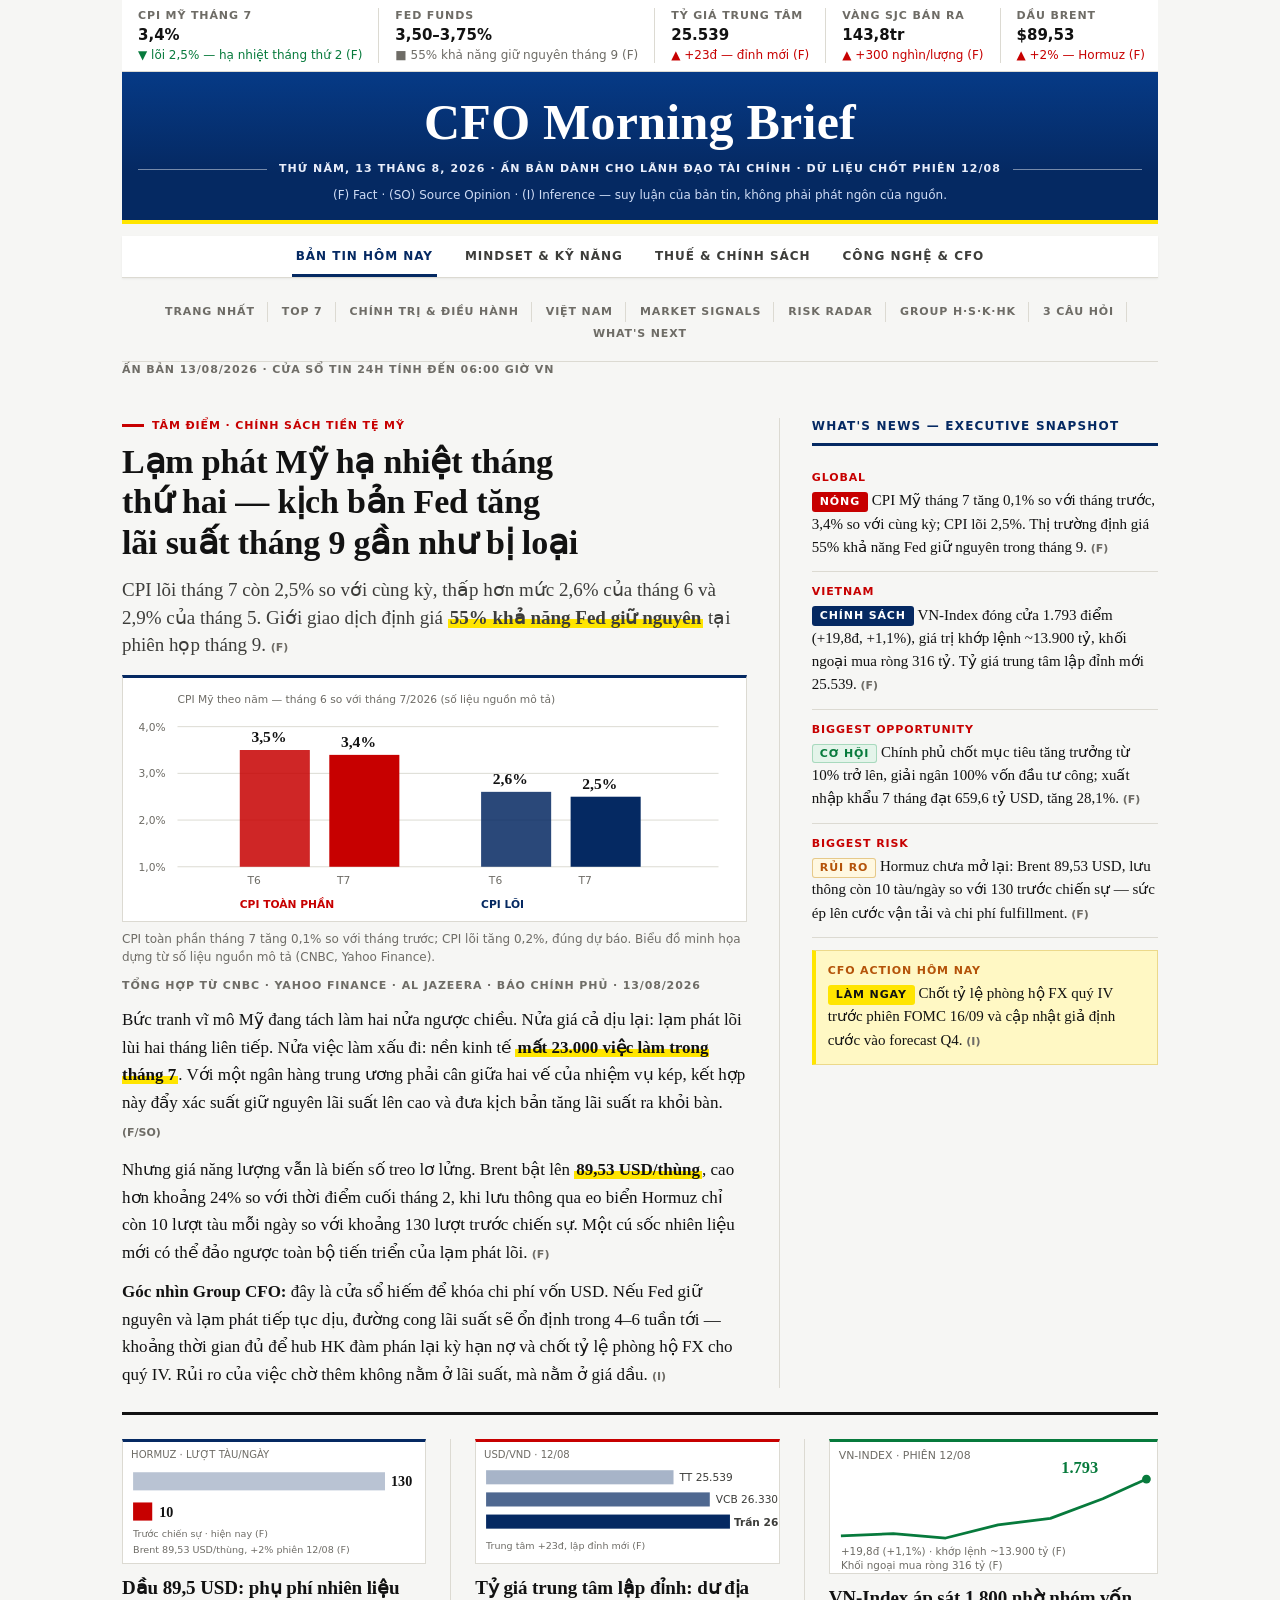
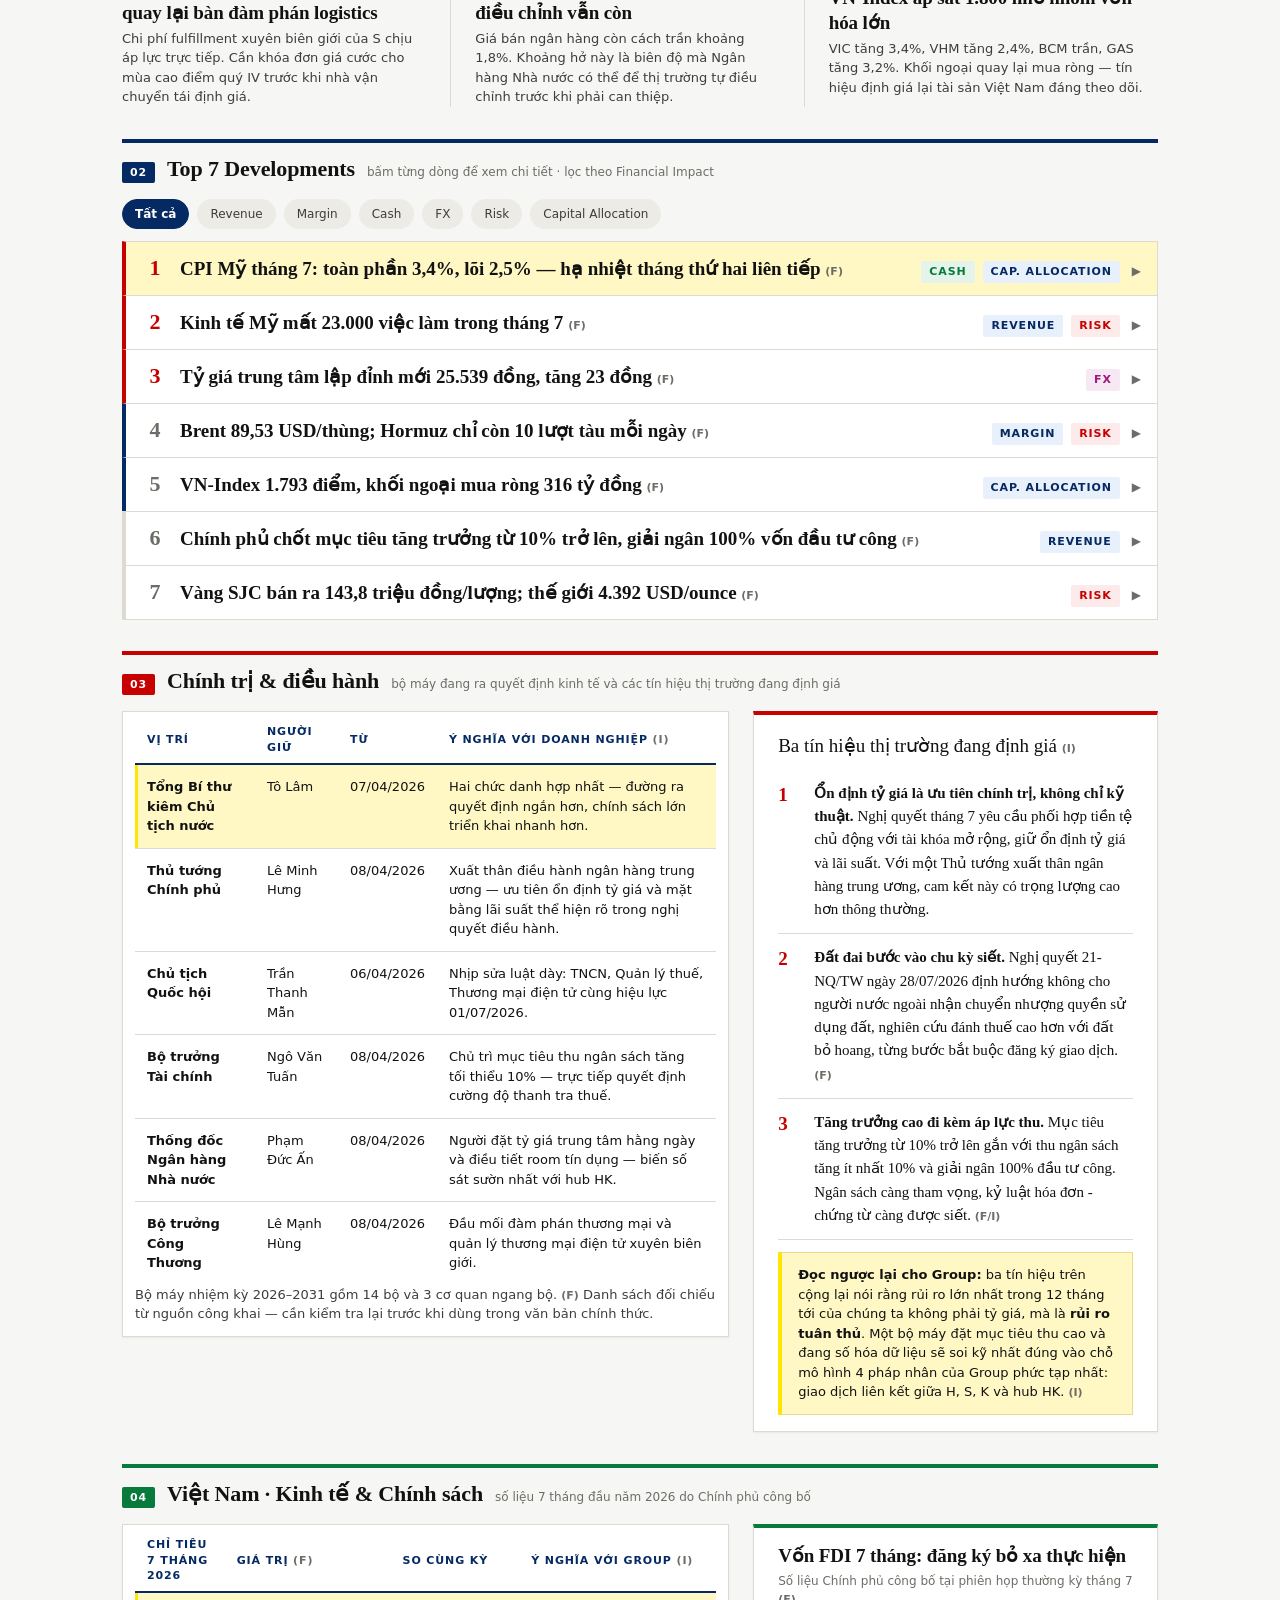
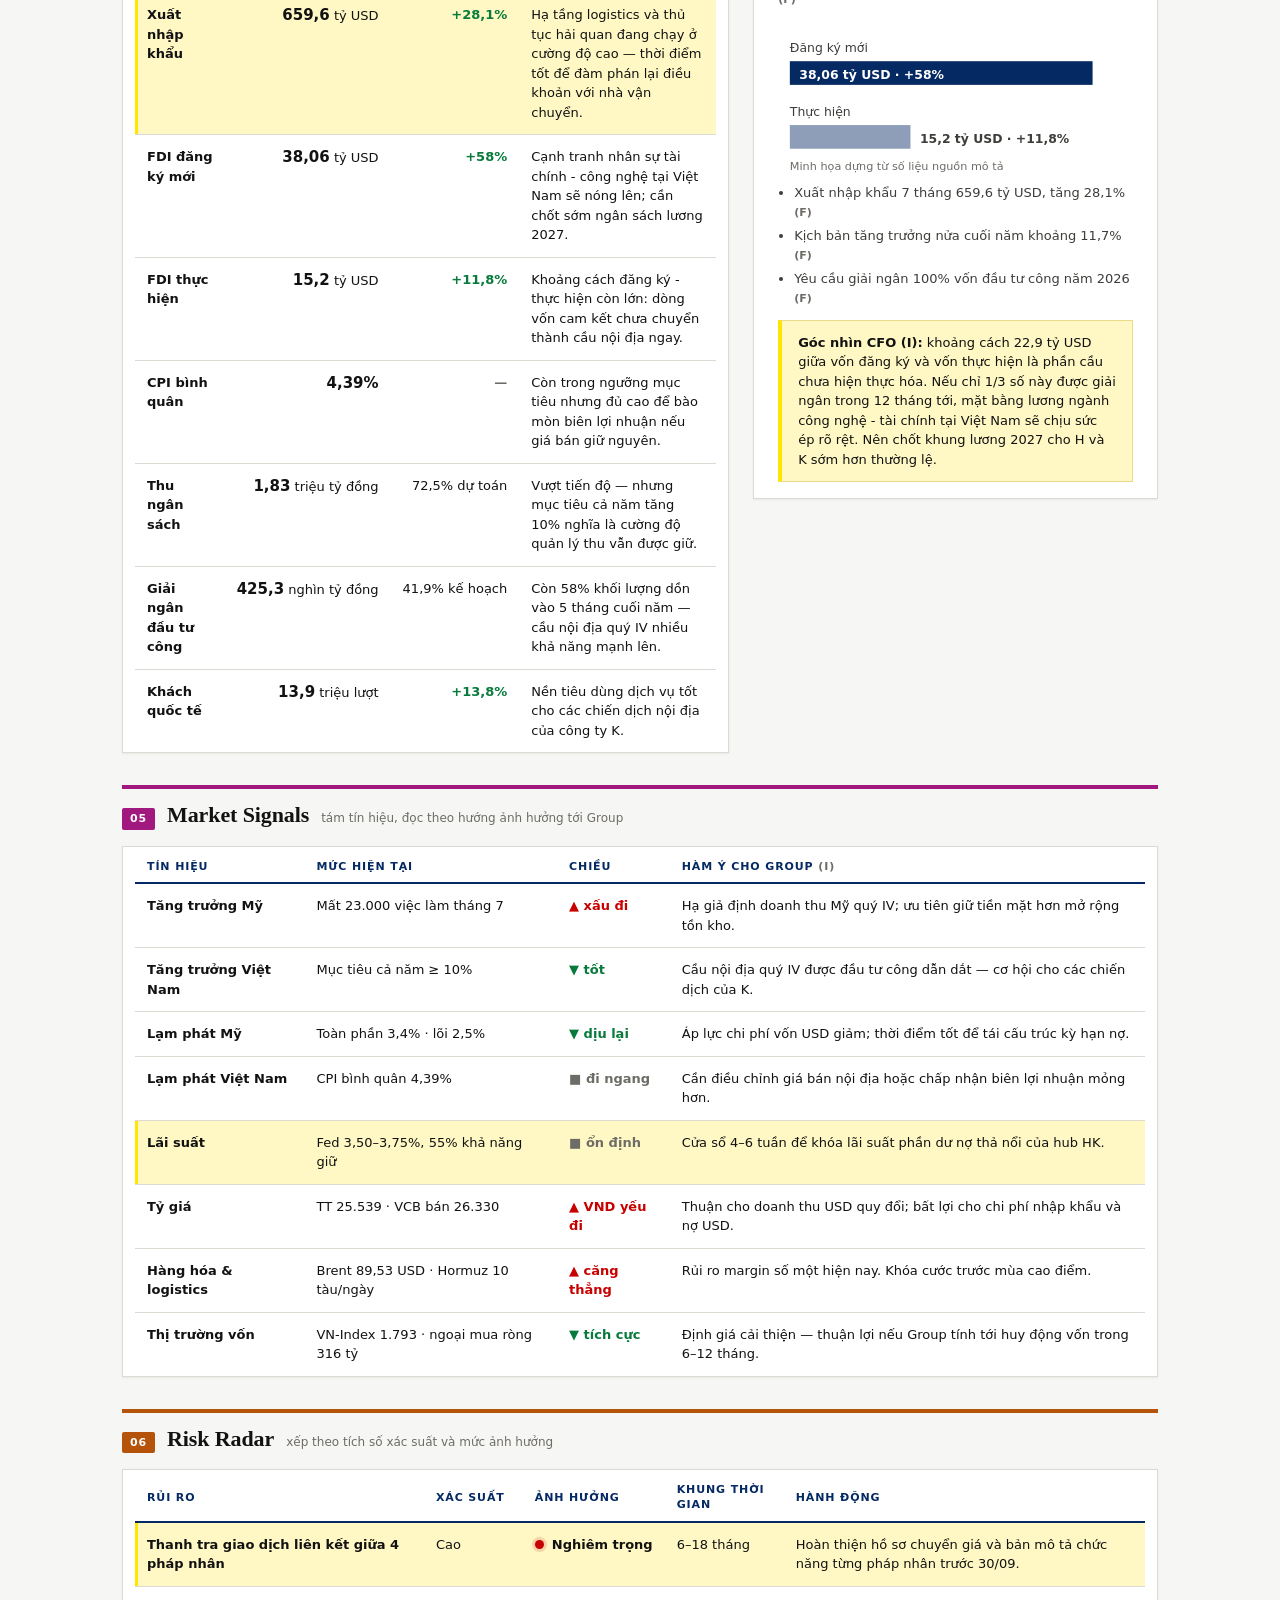
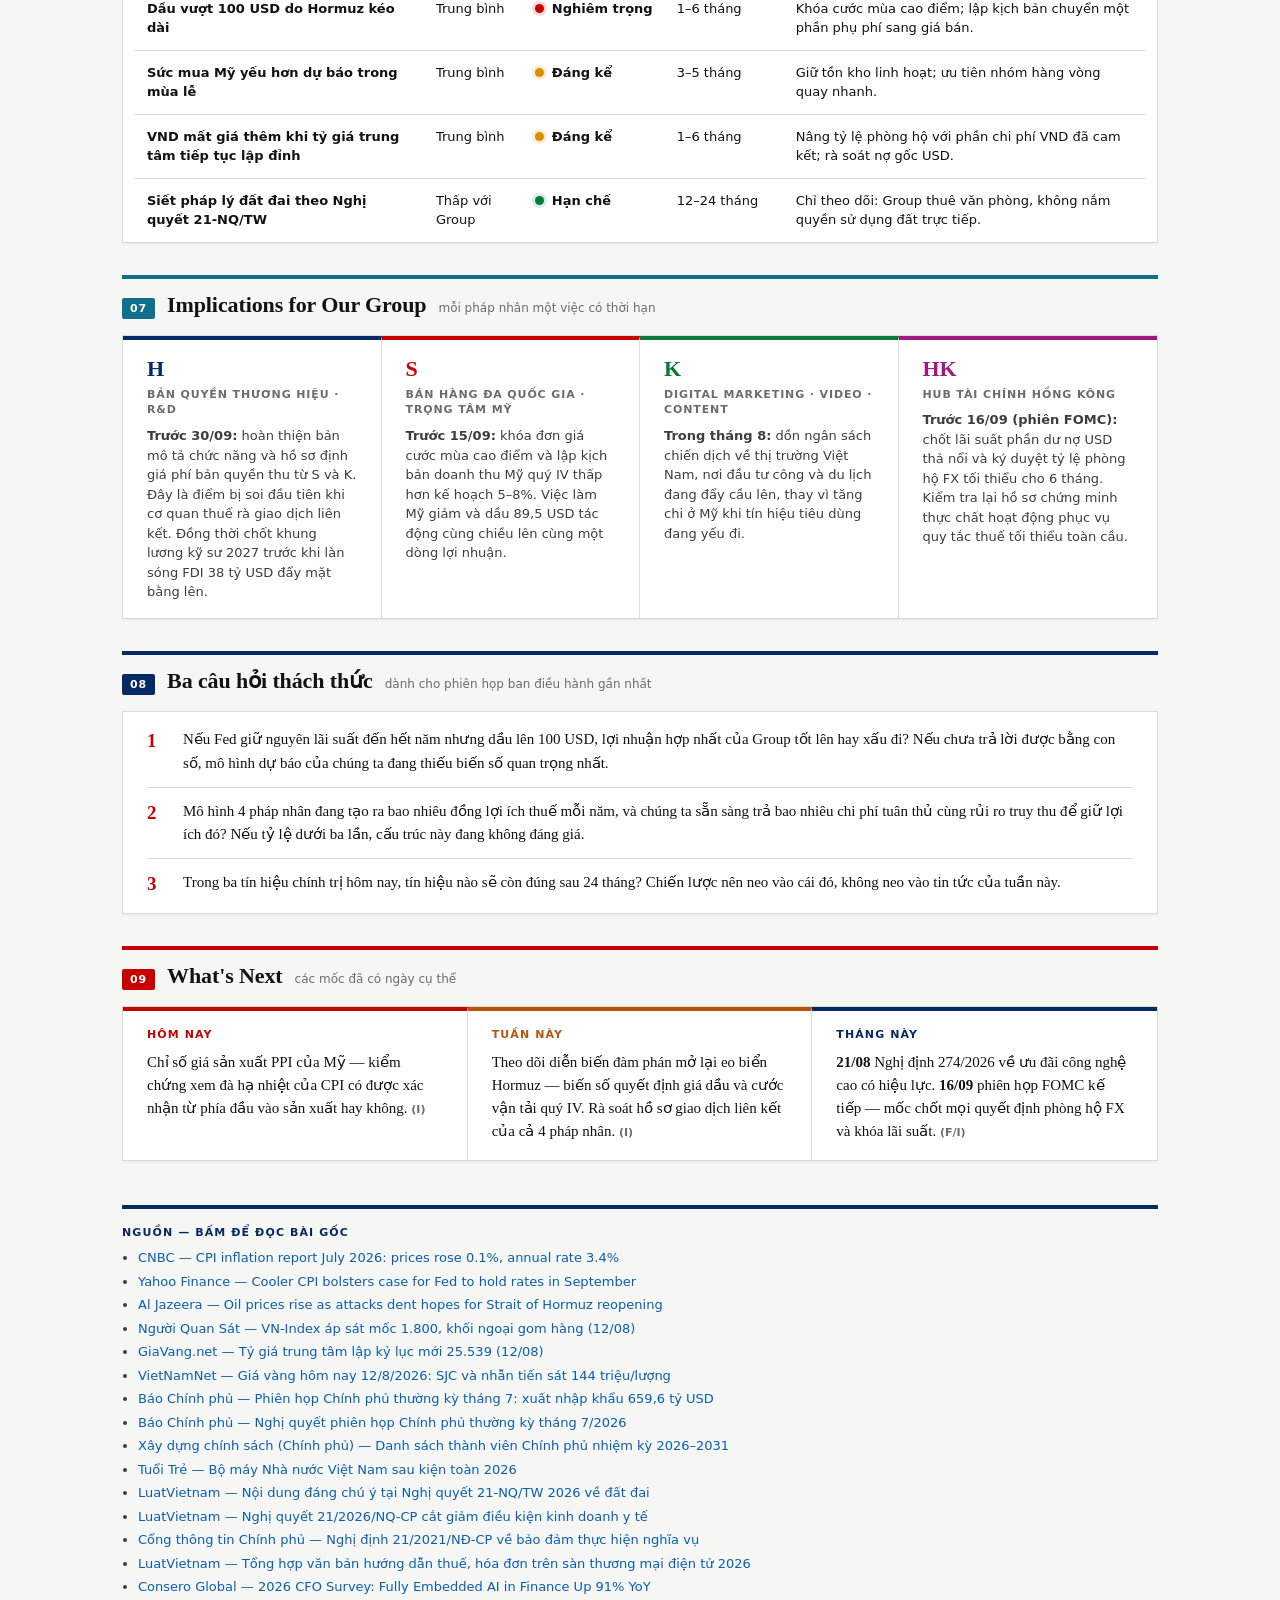
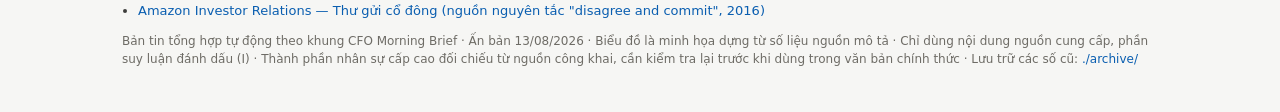
==== commit b227331e: "Rename index_1.html to index.html" ====
--- a/index.html
+++ b/index.html
@@ -3,7 +3,7 @@
 <head>
 <meta charset="UTF-8">
 <meta name="viewport" content="width=device-width, initial-scale=1.0">
-<title>CFO Morning Brief – 05/08/2026</title>
+<title>CFO Morning Brief – 13/08/2026</title>
 <style>
   /* ============================================================
      HỆ THỐNG CHỮ + MÀU — CFO Morning Brief
@@ -433,19 +433,19 @@
 
 <!-- Market data strip -->
 <div class="ticker">
-  <div class="ti"><div class="tk">Brent</div><div class="tv">$80,09</div><div class="td bad">▲ +0,92% — Houthi bắn tàu Saudi (F)</div></div>
-  <div class="ti"><div class="tk">USD/VND trung tâm</div><div class="tv">25.405</div><div class="td bad">▲ +25đ — tuần thứ 12 lập đỉnh (F)</div></div>
-  <div class="ti"><div class="tk">VN-Index</div><div class="tv">1.776,46</div><div class="td flat">■ −0,77đ (−0,04%) (F)</div></div>
-  <div class="ti"><div class="tk">S&amp;P 500</div><div class="tv">7.779,21</div><div class="td good">▼ +0,56% — đỉnh mới (F)</div></div>
-  <div class="ti"><div class="tk">Vàng thế giới</div><div class="tv">$4.089</div><div class="td bad">▲ +0,8%/oz (F)</div></div>
-  <div class="ti"><div class="tk">Fed Funds</div><div class="tv">3,50–3,75%</div><div class="td flat">■ Giữ nguyên, 3 phiếu đòi tăng (F)</div></div>
+  <div class="ti"><div class="tk">CPI Mỹ tháng 7</div><div class="tv">3,4%</div><div class="td good">▼ lõi 2,5% — hạ nhiệt tháng thứ 2 (F)</div></div>
+  <div class="ti"><div class="tk">Fed Funds</div><div class="tv">3,50–3,75%</div><div class="td flat">■ 55% khả năng giữ nguyên tháng 9 (F)</div></div>
+  <div class="ti"><div class="tk">Tỷ giá trung tâm</div><div class="tv">25.539</div><div class="td bad">▲ +23đ — đỉnh mới (F)</div></div>
+  <div class="ti"><div class="tk">Vàng SJC bán ra</div><div class="tv">143,8tr</div><div class="td bad">▲ +300 nghìn/lượng (F)</div></div>
+  <div class="ti"><div class="tk">Dầu Brent</div><div class="tv">$89,53</div><div class="td bad">▲ +2% — Hormuz (F)</div></div>
+  <div class="ti"><div class="tk">VN-Index</div><div class="tv">1.793</div><div class="td good">▼ +19,8đ (+1,1%) (F)</div></div>
 </div>
 
-<div class="masthead">
+<header class="masthead">
   <h1>CFO Morning Brief</h1>
-  <div class="dateline">Thứ Tư, 05 tháng 8, 2026 · Bản cập nhật buổi tối · Nguồn: Vietstock · CafeF · Trading Economics · Cổng TTĐT Chính phủ · Quốc hội</div>
-  <div class="legend">(F) Fact · (SO) Source Opinion · (I) Inference — suy luận của bản tin. Số liệu chốt phiên 05/08/2026.</div>
-</div>
+  <div class="dateline">Thứ năm, 13 tháng 8, 2026 · Ấn bản dành cho lãnh đạo tài chính · Dữ liệu chốt phiên 12/08</div>
+  <div class="legend">(F) Fact · (SO) Source Opinion · (I) Inference — suy luận của bản tin, không phải phát ngôn của nguồn.</div>
+</header>
 
 <div class="tabbar" id="tabbar">
   <button class="active" data-tab="tab-brief">Bản tin hôm nay</button>
@@ -454,612 +454,553 @@
   <button data-tab="tab-tech">Công nghệ &amp; CFO</button>
 </div>
 
-<!-- ============================ TAB 1 ============================ -->
 <div class="tabpanel active" id="tab-brief">
-  <div class="stamp">Bản tin chính · Cập nhật 20:30 ngày 05/08/2026 (giờ VN)</div>
-
-  <nav class="toc">
-    <a href="#front">Trang nhất</a>
-    <a href="#top7">Top 7</a>
-    <a href="#vn">Việt Nam</a>
-    <a href="#chinhtri">Chính trị &amp; Điều hành</a>
-    <a href="#signals">Market Signals</a>
-    <a href="#risk">Risk Radar</a>
-    <a href="#group">Group H·S·K·HK</a>
-    <a href="#hoi">3 câu hỏi</a>
-    <a href="#next">What's Next</a>
-  </nav>
-
-  <div class="front" id="front">
-    <div class="lead">
-      <div class="kicker">Tâm điểm · Rủi ro địa chính trị quay lại trong 24 giờ</div>
-      <h2 class="head">Dầu bật lại <span class="hl">$80,09</span> sau khi Houthi bắn tàu Saudi — bài học về việc đừng đưa tin tức chưa ký vào ngân sách</h2>
-      <div class="deck">Sáng nay bản tin ghi Brent 78,47 USD và một tuần giảm hơn 10% nhờ kỳ vọng mở lại eo Hormuz. Đến chiều, một vụ tấn công ở Biển Đỏ đã xóa phần lớn mức giảm đó. <span class="facttag">(F)</span></div>
-      <figure class="figure">
-        <svg viewBox="0 0 640 250" role="img" aria-label="Giá dầu Brent từ 89,81 USD ngày 04/08 xuống 78,47 USD sáng 05/08 rồi bật lại 80,09 USD chiều 05/08">
-          <rect width="640" height="250" fill="none"/>
-          <g stroke="#dcdad2" stroke-width="1">
-            <line x1="56" y1="46" x2="612" y2="46"/><line x1="56" y1="96" x2="612" y2="96"/>
-            <line x1="56" y1="146" x2="612" y2="146"/><line x1="56" y1="196" x2="612" y2="196"/>
-          </g>
-          <g font-family="system-ui" font-size="11" fill="#6e6c66">
-            <text x="14" y="50">$92</text><text x="14" y="100">$87</text><text x="14" y="150">$82</text><text x="14" y="200">$77</text>
-            <text x="44" y="228">28/07</text><text x="140" y="228">31/07</text><text x="250" y="228">03/08</text><text x="345" y="228">04/08 sáng</text><text x="556" y="228">05/08 chiều</text>
-          </g>
-          <path d="M60,126 L160,106 L270,81 L380,68 L490,181 L610,165" fill="none" stroke="#052962" stroke-width="3" stroke-linejoin="round"/>
-          <circle cx="380" cy="68" r="5" fill="#c70000"/>
-          <circle cx="490" cy="181" r="5" fill="#077a3c"/>
-          <circle cx="610" cy="165" r="5" fill="#c70000"/>
-          <g font-family="Noto Serif, Cambria, Times New Roman, serif" font-size="15" font-weight="bold">
-            <text x="330" y="58" fill="#c70000">$89,81</text>
-            <text x="440" y="196" fill="#077a3c">$78,47</text>
-            <text x="548" y="156" fill="#c70000">$80,09</text>
-          </g>
-          <text x="58" y="28" font-family="system-ui" font-size="11" fill="#6e6c66">Brent — minh họa dựng từ mốc giá các nguồn mô tả, không phải chuỗi giá liên tục</text>
-        </svg>
-        <figcaption>Brent đóng vai trò con lắc của cả tuần: đỉnh 89,81 USD sáng 04/08 → 78,47 USD sáng 05/08 khi tin thỏa thuận Hormuz lan ra → 80,09 USD (+0,92%) chiều 05/08 sau vụ tấn công ở Biển Đỏ. Minh họa: số liệu Trading Economics và Fortune mô tả.</figcaption>
-      </figure>
-      <div class="byline">Tổng hợp từ Trading Economics · CNBC · Thời báo Tài chính Việt Nam · Cổng TTĐT Quốc hội · 05/08/2026</div>
-      <p class="body">Trading Economics ghi nhận Brent lên khoảng 80,09 USD/thùng phiên thứ Tư, chấm dứt hai phiên giảm liên tiếp, sau khi lực lượng Houthi tuyên bố đã tấn công một tàu của Saudi Arabia trên Biển Đỏ. WTI ở 75,92 USD. Đàm phán Mỹ–Iran–Oman về mở lại eo Hormuz vẫn đang diễn ra và vẫn là lực ghìm giá — nhưng nó chưa ký. <span class="facttag">(F)</span></p>
-      <p class="body">Điều đáng chú ý về mặt bằng: dù đã giảm mạnh so với đỉnh tuần, Brent vẫn <span class="hl">cao hơn 11,25% so với một tháng trước và 19,74% so với cùng kỳ</span>. Nói cách khác, cú giảm tuần này mới chỉ trả lại phần giá do sợ hãi, chưa tạo ra một mặt bằng chi phí nhiên liệu mới. <span class="facttag">(F/I)</span></p>
-      <p class="body">Trong nước, hai chiều vẫn nghịch nhau như buổi sáng. Tỷ giá trung tâm giữ ở 25.405 VND/USD — tuần thứ 12 liên tiếp lập đỉnh — trong khi Vietcombank và BIDV cùng hạ 5 đồng về 26.080–26.460. VN-Index đóng cửa 1.776,46 điểm, giảm nhẹ 0,77 điểm sau hai phiên hồi phục, nhưng khối ngoại mua ròng <span class="hl">phiên thứ ba liên tiếp với 498 tỷ đồng</span>. <span class="facttag">(F)</span></p>
-      <p class="body"><strong>Góc nhìn Group CFO:</strong> hôm nay là một bài thực hành ngắn về kỷ luật giả định. Buổi sáng, một CFO vội vàng có thể đã hạ giả định chi phí nhiên liệu quý IV dựa trên "tuần giảm 10%". Đến chiều, giả định đó đã sai. Nguyên tắc rút ra không phải là dự báo giỏi hơn, mà là <span class="hl">chỉ đưa vào ngân sách những gì đã ký</span>: hợp đồng phụ phí gắn chỉ số thì được, kỳ vọng về một thỏa thuận ngoại giao thì không. Cùng logic đó, áp lực tỷ giá không nên xử lý bằng dự báo mà bằng một tỷ lệ phòng hộ tối thiểu đã viết thành chính sách. <span class="facttag">(I)</span></p>
-    </div>
-
-    <aside class="rail">
-      <h3 class="railhead">What's News — Executive Snapshot</h3>
-      <div class="wn"><span class="wl">Global</span><span class="badge crit">Nóng</span> Brent bật lại 80,09 USD (+0,92%) sau khi Houthi tấn công tàu Saudi ở Biển Đỏ, cắt chuỗi hai phiên giảm. S&amp;P 500 7.779,21 (+0,56%) — đỉnh mới. Đàm phán Hormuz vẫn tiếp diễn. <span class="facttag">(F)</span></div>
-      <div class="wn"><span class="wl">Vietnam</span><span class="badge new">Chính sách</span> Quốc hội khóa XVI họp kỳ không thường lệ thứ nhất từ 03/08. Chiều 05/08 thảo luận sửa Luật Đầu tư — Bộ Tài chính đề xuất bãi bỏ 58 ngành nghề kinh doanh có điều kiện và cắt 786 điều kiện kinh doanh. <span class="facttag">(F)</span></div>
-      <div class="wn"><span class="wl">Biggest Opportunity</span><span class="badge ok">Cơ hội</span> Khối ngoại mua ròng phiên thứ ba liên tiếp, 498 tỷ đồng, dẫn đầu là VHM (+384 tỷ). Mốc FTSE công bố danh mục nâng hạng 21/08 đang tới gần. <span class="facttag">(F/SO)</span></div>
-      <div class="wn"><span class="wl">Biggest Risk</span><span class="badge watch">Rủi ro</span> Kỳ vọng hòa bình Trung Đông là biến số một chiều: tin xấu tác động ngay, tin tốt phải chờ ký. Kịch bản Brent 90 USD chưa bị loại khỏi bàn. <span class="facttag">(I)</span></div>
-      <div class="wn action"><span class="wl">CFO Action hôm nay</span><span class="badge mark">Làm ngay</span> Viết ra tỷ lệ phòng hộ FX tối thiểu cho nghĩa vụ USD 6 tháng tới và ký duyệt — trước khi báo cáo việc làm Mỹ ngày 07/08 làm thay đổi mặt bằng lãi suất. <span class="facttag">(I)</span></div>
-    </aside>
-  </div>
-
-  <div class="featurerow">
-    <div class="feat reveal">
-      <svg viewBox="0 0 300 112" role="img" aria-label="Brent 80,09 USD, cao hơn 11,25% so với một tháng trước và 19,74% so với cùng kỳ">
-        <g font-family="system-ui" font-size="10" fill="#6e6c66"><text x="8" y="16">BRENT · SO VỚI QUÁ KHỨ</text></g>
+<nav class="toc">
+  <a href="#front">Trang nhất</a>
+  <a href="#top7">Top 7</a>
+  <a href="#chinhtri">Chính trị &amp; điều hành</a>
+  <a href="#vietnam">Việt Nam</a>
+  <a href="#signals">Market Signals</a>
+  <a href="#risk">Risk Radar</a>
+  <a href="#group">Group H·S·K·HK</a>
+  <a href="#hoi">3 câu hỏi</a>
+  <a href="#next">What's Next</a>
+</nav>
+
+<div class="stamp">Ấn bản 13/08/2026 · cửa sổ tin 24h tính đến 06:00 giờ VN</div>
+
+<div class="front" id="front">
+  <div class="lead">
+    <div class="kicker">Tâm điểm · Chính sách tiền tệ Mỹ</div>
+    <h2 class="head">Lạm phát Mỹ hạ nhiệt tháng thứ hai — kịch bản Fed tăng lãi suất tháng 9 gần như bị loại</h2>
+    <div class="deck">CPI lõi tháng 7 còn 2,5% so với cùng kỳ, thấp hơn mức 2,6% của tháng 6 và 2,9% của tháng 5. Giới giao dịch định giá <span class="hl">55% khả năng Fed giữ nguyên</span> tại phiên họp tháng 9. <span class="facttag">(F)</span></div>
+    <figure class="figure">
+      <svg viewBox="0 0 640 250" role="img" aria-label="CPI toàn phần và CPI lõi của Mỹ tháng 6 và tháng 7 năm 2026, cả hai đều giảm 0,1 điểm phần trăm">
+        <g stroke="#dcdad2" stroke-width="1">
+          <line x1="56" y1="50" x2="612" y2="50"/><line x1="56" y1="98" x2="612" y2="98"/>
+          <line x1="56" y1="146" x2="612" y2="146"/><line x1="56" y1="194" x2="612" y2="194"/>
+        </g>
+        <g font-family="system-ui" font-size="11" fill="#6e6c66">
+          <text x="16" y="54">4,0%</text><text x="16" y="102">3,0%</text><text x="16" y="150">2,0%</text><text x="16" y="198">1,0%</text>
+          <text x="56" y="26">CPI Mỹ theo năm — tháng 6 so với tháng 7/2026 (số liệu nguồn mô tả)</text>
+        </g>
+        <rect x="120" y="74" width="72" height="120" fill="#c70000" opacity=".85"/>
+        <rect x="212" y="79" width="72" height="115" fill="#c70000"/>
+        <rect x="368" y="117" width="72" height="77" fill="#052962" opacity=".85"/>
+        <rect x="460" y="122" width="72" height="72" fill="#052962"/>
+        <g font-family="Noto Serif, Cambria, Times New Roman, serif" font-size="16" font-weight="bold" fill="#121212">
+          <text x="132" y="66">3,5%</text><text x="224" y="71">3,4%</text>
+          <text x="380" y="109">2,6%</text><text x="472" y="114">2,5%</text>
+        </g>
+        <g font-family="system-ui" font-size="11" fill="#6e6c66">
+          <text x="128" y="212">T6</text><text x="220" y="212">T7</text>
+          <text x="376" y="212">T6</text><text x="468" y="212">T7</text>
+          <text x="120" y="236" font-weight="bold" fill="#c70000">CPI TOÀN PHẦN</text>
+          <text x="368" y="236" font-weight="bold" fill="#052962">CPI LÕI</text>
+        </g>
+      </svg>
+      <figcaption>CPI toàn phần tháng 7 tăng 0,1% so với tháng trước; CPI lõi tăng 0,2%, đúng dự báo. Biểu đồ minh họa dựng từ số liệu nguồn mô tả (CNBC, Yahoo Finance).</figcaption>
+    </figure>
+    <div class="byline">Tổng hợp từ CNBC · Yahoo Finance · Al Jazeera · Báo Chính phủ · 13/08/2026</div>
+    <p class="body">Bức tranh vĩ mô Mỹ đang tách làm hai nửa ngược chiều. Nửa giá cả dịu lại: lạm phát lõi lùi hai tháng liên tiếp. Nửa việc làm xấu đi: nền kinh tế <span class="hl">mất 23.000 việc làm trong tháng 7</span>. Với một ngân hàng trung ương phải cân giữa hai vế của nhiệm vụ kép, kết hợp này đẩy xác suất giữ nguyên lãi suất lên cao và đưa kịch bản tăng lãi suất ra khỏi bàn. <span class="facttag">(F/SO)</span></p>
+    <p class="body">Nhưng giá năng lượng vẫn là biến số treo lơ lửng. Brent bật lên <span class="hl">89,53 USD/thùng</span>, cao hơn khoảng 24% so với thời điểm cuối tháng 2, khi lưu thông qua eo biển Hormuz chỉ còn 10 lượt tàu mỗi ngày so với khoảng 130 lượt trước chiến sự. Một cú sốc nhiên liệu mới có thể đảo ngược toàn bộ tiến triển của lạm phát lõi. <span class="facttag">(F)</span></p>
+    <p class="body"><strong>Góc nhìn Group CFO:</strong> đây là cửa sổ hiếm để khóa chi phí vốn USD. Nếu Fed giữ nguyên và lạm phát tiếp tục dịu, đường cong lãi suất sẽ ổn định trong 4–6 tuần tới — khoảng thời gian đủ để hub HK đàm phán lại kỳ hạn nợ và chốt tỷ lệ phòng hộ FX cho quý IV. Rủi ro của việc chờ thêm không nằm ở lãi suất, mà nằm ở giá dầu. <span class="facttag">(I)</span></p>
+  </div>
+
+  <aside class="rail">
+    <h3 class="railhead">What's News — Executive Snapshot</h3>
+    <div class="wn"><span class="wl">Global</span><span class="badge crit">Nóng</span> CPI Mỹ tháng 7 tăng 0,1% so với tháng trước, 3,4% so với cùng kỳ; CPI lõi 2,5%. Thị trường định giá 55% khả năng Fed giữ nguyên trong tháng 9. <span class="facttag">(F)</span></div>
+    <div class="wn"><span class="wl">Vietnam</span><span class="badge new">Chính sách</span> VN-Index đóng cửa 1.793 điểm (+19,8đ, +1,1%), giá trị khớp lệnh ~13.900 tỷ, khối ngoại mua ròng 316 tỷ. Tỷ giá trung tâm lập đỉnh mới 25.539. <span class="facttag">(F)</span></div>
+    <div class="wn"><span class="wl">Biggest Opportunity</span><span class="badge ok">Cơ hội</span> Chính phủ chốt mục tiêu tăng trưởng từ 10% trở lên, giải ngân 100% vốn đầu tư công; xuất nhập khẩu 7 tháng đạt 659,6 tỷ USD, tăng 28,1%. <span class="facttag">(F)</span></div>
+    <div class="wn"><span class="wl">Biggest Risk</span><span class="badge watch">Rủi ro</span> Hormuz chưa mở lại: Brent 89,53 USD, lưu thông còn 10 tàu/ngày so với 130 trước chiến sự — sức ép lên cước vận tải và chi phí fulfillment. <span class="facttag">(F)</span></div>
+    <div class="wn action"><span class="wl">CFO Action hôm nay</span><span class="badge mark">Làm ngay</span> Chốt tỷ lệ phòng hộ FX quý IV trước phiên FOMC 16/09 và cập nhật giả định cước vào forecast Q4. <span class="facttag">(I)</span></div>
+  </aside>
+</div>
+
+<!-- Feature row -->
+<div class="featurerow">
+  <div class="feat reveal">
+    <svg viewBox="0 0 300 120" role="img" aria-label="Lưu thông qua eo biển Hormuz giảm từ 130 lượt tàu mỗi ngày xuống còn 10 lượt">
+      <g font-family="system-ui" font-size="10" fill="#6e6c66"><text x="8" y="16">HORMUZ · LƯỢT TÀU/NGÀY</text></g>
+      <rect x="10" y="30" width="250" height="18" fill="#052962" opacity=".28"/>
+      <rect x="10" y="60" width="19" height="18" fill="#c70000"/>
+      <g font-family="Noto Serif, Cambria, Times New Roman, serif" font-size="14" font-weight="bold" fill="#121212">
+        <text x="266" y="44">130</text><text x="36" y="74">10</text>
+      </g>
+      <g font-family="system-ui" font-size="9.5" fill="#6e6c66">
+        <text x="10" y="94">Trước chiến sự · hiện nay (F)</text>
+        <text x="10" y="110">Brent 89,53 USD/thùng, +2% phiên 12/08 (F)</text>
+      </g>
+    </svg>
+    <h4>Dầu 89,5 USD: phụ phí nhiên liệu quay lại bàn đàm phán logistics</h4>
+    <p>Chi phí fulfillment xuyên biên giới của S chịu áp lực trực tiếp. Cần khóa đơn giá cước cho mùa cao điểm quý IV trước khi nhà vận chuyển tái định giá.</p>
+  </div>
+  <div class="feat reveal">
+    <svg viewBox="0 0 300 120" role="img" aria-label="Tỷ giá trung tâm 25.539 đồng, Vietcombank bán ra 26.330 đồng, trần tỷ giá 26.816 đồng ngày 12 tháng 8">
+      <g font-family="system-ui" font-size="10" fill="#6e6c66"><text x="8" y="16">USD/VND · 12/08</text></g>
+      <g font-family="system-ui" font-size="10.5" fill="#3d3d3a">
+        <rect x="10" y="28" width="186" height="14" fill="#052962" opacity=".35"/><text x="202" y="39">TT 25.539</text>
+        <rect x="10" y="50" width="222" height="14" fill="#052962" opacity=".7"/><text x="238" y="61">VCB 26.330</text>
+        <rect x="10" y="72" width="242" height="14" fill="#052962"/><text x="256" y="83" font-weight="bold">Trần 26.816</text>
+      </g>
+      <text x="10" y="106" font-family="system-ui" font-size="9.5" fill="#6e6c66">Trung tâm +23đ, lập đỉnh mới (F)</text>
+    </svg>
+    <h4>Tỷ giá trung tâm lập đỉnh: dư địa điều chỉnh vẫn còn</h4>
+    <p>Giá bán ngân hàng còn cách trần khoảng 1,8%. Khoảng hở này là biên độ mà Ngân hàng Nhà nước có thể để thị trường tự điều chỉnh trước khi phải can thiệp.</p>
+  </div>
+  <div class="feat reveal">
+    <svg viewBox="0 0 300 120" role="img" aria-label="VN-Index tăng lên 1793 điểm phiên 12 tháng 8, khối ngoại mua ròng 316 tỷ đồng">
+      <g font-family="system-ui" font-size="10" fill="#6e6c66"><text x="8" y="16">VN-INDEX · PHIÊN 12/08</text></g>
+      <path d="M10,86 L58,84 L106,88 L154,76 L202,70 L250,52 L290,34" fill="none" stroke="#077a3c" stroke-width="2.5" stroke-linejoin="round"/>
+      <circle cx="290" cy="34" r="4" fill="#077a3c"/>
+      <text x="212" y="28" font-family="Noto Serif, Cambria, Times New Roman, serif" font-size="15" font-weight="bold" fill="#077a3c">1.793</text>
+      <g font-family="system-ui" font-size="9.5" fill="#6e6c66">
+        <text x="10" y="104">+19,8đ (+1,1%) · khớp lệnh ~13.900 tỷ (F)</text>
+        <text x="10" y="116">Khối ngoại mua ròng 316 tỷ (F)</text>
+      </g>
+    </svg>
+    <h4>VN-Index áp sát 1.800 nhờ nhóm vốn hóa lớn</h4>
+    <p>VIC tăng 3,4%, VHM tăng 2,4%, BCM trần, GAS tăng 3,2%. Khối ngoại quay lại mua ròng — tín hiệu định giá lại tài sản Việt Nam đáng theo dõi.</p>
+  </div>
+</div>
+
+<section class="sec reveal" id="top7">
+  <div class="sechead"><span class="secno">02</span><h2>Top 7 Developments</h2><span class="note">bấm từng dòng để xem chi tiết · lọc theo Financial Impact</span></div>
+  <div class="chips" id="chips">
+    <span class="chip active" data-f="all">Tất cả</span>
+    <span class="chip" data-f="Revenue">Revenue</span>
+    <span class="chip" data-f="Margin">Margin</span>
+    <span class="chip" data-f="Cash">Cash</span>
+    <span class="chip" data-f="FX">FX</span>
+    <span class="chip" data-f="Risk">Risk</span>
+    <span class="chip" data-f="CapAlloc">Capital Allocation</span>
+  </div>
+
+  <div class="dev key" data-p="1" data-f="Cash CapAlloc">
+    <div class="dev-head"><div class="pri">1</div><div class="t">CPI Mỹ tháng 7: toàn phần 3,4%, lõi 2,5% — hạ nhiệt tháng thứ hai liên tiếp <span class="facttag">(F)</span></div><div class="tags"><span class="tag cash">Cash</span><span class="tag rev">Cap. Allocation</span></div><span class="arrow">▶</span></div>
+    <div class="dev-body"><dl>
+      <dt>Why it matters</dt><dd>Kịch bản Fed tăng lãi suất tháng 9 gần như bị loại; chi phí vốn USD nhiều khả năng đi ngang thay vì tăng tiếp.</dd>
+      <dt>Chi tiết</dt><dd>CPI toàn phần +0,1% so với tháng trước; CPI lõi +0,2%, đúng dự báo, giảm từ 2,6% xuống 2,5% theo năm. Trước đó tháng 5 là 2,9%.</dd>
+      <dt>CFO Action</dt><dd>Đưa kịch bản "Fed giữ nguyên đến hết 2026" thành kịch bản cơ sở trong mô hình chi phí lãi vay; chốt lãi suất phần dư nợ thả nổi của hub HK.</dd>
+      <dt>Nguồn</dt><dd><span class="srcname">CNBC · Yahoo Finance, 12/08/2026</span></dd>
+    </dl></div>
+  </div>
+
+  <div class="dev" data-p="2" data-f="Revenue Risk">
+    <div class="dev-head"><div class="pri">2</div><div class="t">Kinh tế Mỹ mất 23.000 việc làm trong tháng 7 <span class="facttag">(F)</span></div><div class="tags"><span class="tag rev">Revenue</span><span class="tag risk">Risk</span></div><span class="arrow">▶</span></div>
+    <div class="dev-body"><dl>
+      <dt>Why it matters</dt><dd>Mỹ là thị trường trọng tâm của công ty S. Việc làm suy yếu là chỉ báo sớm của sức mua hộ gia đình trong mùa mua sắm cuối năm.</dd>
+      <dt>Chi tiết</dt><dd>Báo cáo việc làm tháng 7 ghi nhận nền kinh tế mất 23.000 việc làm — dữ liệu này công bố trước báo cáo CPI và góp phần đẩy kỳ vọng Fed nới lỏng.</dd>
+      <dt>CFO Action</dt><dd>Chạy kịch bản doanh thu Mỹ quý IV ở mức thận trọng hơn 5–8% so với kế hoạch; rà lại mức tồn kho cam kết với nhà cung cấp.</dd>
+      <dt>Nguồn</dt><dd><span class="srcname">Yahoo Finance, 12/08/2026</span></dd>
+    </dl></div>
+  </div>
+
+  <div class="dev" data-p="3" data-f="FX">
+    <div class="dev-head"><div class="pri">3</div><div class="t">Tỷ giá trung tâm lập đỉnh mới 25.539 đồng, tăng 23 đồng <span class="facttag">(F)</span></div><div class="tags"><span class="tag fx">FX</span></div><span class="arrow">▶</span></div>
+    <div class="dev-body"><dl>
+      <dt>Why it matters</dt><dd>Trần tỷ giá lên 26.816. Chi phí quy đổi dòng tiền HK về Việt Nam và giá trị VND của doanh thu USD đều dịch chuyển theo.</dd>
+      <dt>Chi tiết</dt><dd>Vietcombank niêm yết 25.920–26.330 đồng. Chỉ số DXY quanh 99,9. Giá bán ngân hàng còn cách trần khoảng 1,8%.</dd>
+      <dt>CFO Action</dt><dd>Với dòng doanh thu USD, đây là vùng tỷ giá thuận lợi để chuyển đổi phần chi phí VND đã cam kết của quý IV.</dd>
+      <dt>Nguồn</dt><dd><span class="srcname">GiaVang.net · Thương gia Online, 12/08/2026</span></dd>
+    </dl></div>
+  </div>
+
+  <div class="dev" data-p="4" data-f="Margin Risk">
+    <div class="dev-head"><div class="pri">4</div><div class="t">Brent 89,53 USD/thùng; Hormuz chỉ còn 10 lượt tàu mỗi ngày <span class="facttag">(F)</span></div><div class="tags"><span class="tag rev">Margin</span><span class="tag risk">Risk</span></div><span class="arrow">▶</span></div>
+    <div class="dev-body"><dl>
+      <dt>Why it matters</dt><dd>Cước vận tải và phụ phí nhiên liệu là khoản chi phí biến đổi lớn nhất ngoài giá vốn của mô hình bán hàng xuyên quốc gia.</dd>
+      <dt>Chi tiết</dt><dd>Giá tăng hơn 2% sau các vụ tấn công tàu thương mại; lưu thông qua eo biển giảm từ khoảng 130 lượt/ngày xuống 10. Giới phân tích cho rằng nguồn cung Trung Đông chỉ hồi phục từ đầu 2027. <span class="facttag">(F/SO)</span></dd>
+      <dt>CFO Action</dt><dd>Khóa đơn giá cước mùa cao điểm trước 15/09; đưa kịch bản dầu 100 USD vào bản đồ rủi ro margin.</dd>
+      <dt>Nguồn</dt><dd><span class="srcname">Al Jazeera, 12/08/2026</span></dd>
+    </dl></div>
+  </div>
+
+  <div class="dev" data-p="5" data-f="CapAlloc">
+    <div class="dev-head"><div class="pri">5</div><div class="t">VN-Index 1.793 điểm, khối ngoại mua ròng 316 tỷ đồng <span class="facttag">(F)</span></div><div class="tags"><span class="tag rev">Cap. Allocation</span></div><span class="arrow">▶</span></div>
+    <div class="dev-body"><dl>
+      <dt>Why it matters</dt><dd>Định giá thị trường trong nước là mốc tham chiếu cho mọi phương án huy động vốn hoặc bán một phần sở hữu của Group.</dd>
+      <dt>Chi tiết</dt><dd>Chỉ số tăng 19,8 điểm (+1,1%), giá trị khớp lệnh khoảng 13.900 tỷ đồng, độ rộng 154 mã tăng so với 152 mã giảm. Khối ngoại gom SSI, VIX, VIC.</dd>
+      <dt>CFO Action</dt><dd>Cập nhật bội số so sánh của nhóm doanh nghiệp cùng ngành vào hồ sơ định giá nội bộ trước kỳ họp hội đồng quản trị.</dd>
+      <dt>Nguồn</dt><dd><span class="srcname">Người Quan Sát · Vietstock, 12/08/2026</span></dd>
+    </dl></div>
+  </div>
+
+  <div class="dev" data-p="6" data-f="Revenue CapAlloc">
+    <div class="dev-head"><div class="pri">6</div><div class="t">Chính phủ chốt mục tiêu tăng trưởng từ 10% trở lên, giải ngân 100% vốn đầu tư công <span class="facttag">(F)</span></div><div class="tags"><span class="tag rev">Revenue</span></div><span class="arrow">▶</span></div>
+    <div class="dev-body"><dl>
+      <dt>Why it matters</dt><dd>Đi kèm mục tiêu tăng trưởng là mục tiêu thu ngân sách tăng ít nhất 10% — nghĩa là cường độ quản lý thu sẽ tăng theo.</dd>
+      <dt>Chi tiết</dt><dd>Nghị quyết phiên họp Chính phủ thường kỳ tháng 7 đặt kịch bản nửa cuối năm tăng trưởng khoảng 11,7%; yêu cầu ổn định tỷ giá và mặt bằng lãi suất, báo cáo tiến độ trước ngày 25 hằng tháng.</dd>
+      <dt>CFO Action</dt><dd>Rà soát hồ sơ giao dịch liên kết và hóa đơn đầu vào của cả 4 pháp nhân trước khi bước vào quý cao điểm thanh tra.</dd>
+      <dt>Nguồn</dt><dd><span class="srcname">Báo Chính phủ, 07/08/2026</span></dd>
+    </dl></div>
+  </div>
+
+  <div class="dev" data-p="7" data-f="Risk">
+    <div class="dev-head"><div class="pri">7</div><div class="t">Vàng SJC bán ra 143,8 triệu đồng/lượng; thế giới 4.392 USD/ounce <span class="facttag">(F)</span></div><div class="tags"><span class="tag risk">Risk</span></div><span class="arrow">▶</span></div>
+    <div class="dev-body"><dl>
+      <dt>Why it matters</dt><dd>Vàng trong nước là hàn thử biểu tâm lý phòng thủ của hộ gia đình Việt Nam — liên quan trực tiếp tới sức mua tiêu dùng nội địa.</dd>
+      <dt>Chi tiết</dt><dd>SJC mua vào 140,8 triệu, bán ra 143,8 triệu, tăng 300 nghìn đồng/lượng sau khi giảm 2 triệu đồng phiên trước. Giá thế giới được hỗ trợ bởi căng thẳng Hormuz và dòng vốn vào quỹ ETF vàng Trung Quốc. <span class="facttag">(F/SO)</span></dd>
+      <dt>CFO Action</dt><dd>Không hành động trực tiếp; dùng làm chỉ báo phụ cho dự báo sức mua nội địa của công ty S tại thị trường Việt Nam.</dd>
+      <dt>Nguồn</dt><dd><span class="srcname">VietNamNet, 12/08/2026</span></dd>
+    </dl></div>
+  </div>
+</section>
+
+<section class="sec reveal" id="chinhtri">
+  <div class="sechead"><span class="secno">03</span><h2>Chính trị &amp; điều hành</h2><span class="note">bộ máy đang ra quyết định kinh tế và các tín hiệu thị trường đang định giá</span></div>
+  <div class="twocol">
+    <div class="card tablewrap">
+      <table>
+        <thead><tr><th>Vị trí</th><th>Người giữ</th><th>Từ</th><th>Ý nghĩa với doanh nghiệp <span class="facttag">(I)</span></th></tr></thead>
+        <tbody>
+          <tr class="key"><td><b>Tổng Bí thư kiêm Chủ tịch nước</b></td><td>Tô Lâm</td><td class="num">07/04/2026</td><td>Hai chức danh hợp nhất — đường ra quyết định ngắn hơn, chính sách lớn triển khai nhanh hơn.</td></tr>
+          <tr><td><b>Thủ tướng Chính phủ</b></td><td>Lê Minh Hưng</td><td class="num">08/04/2026</td><td>Xuất thân điều hành ngân hàng trung ương — ưu tiên ổn định tỷ giá và mặt bằng lãi suất thể hiện rõ trong nghị quyết điều hành.</td></tr>
+          <tr><td><b>Chủ tịch Quốc hội</b></td><td>Trần Thanh Mẫn</td><td class="num">06/04/2026</td><td>Nhịp sửa luật dày: TNCN, Quản lý thuế, Thương mại điện tử cùng hiệu lực 01/07/2026.</td></tr>
+          <tr><td><b>Bộ trưởng Tài chính</b></td><td>Ngô Văn Tuấn</td><td class="num">08/04/2026</td><td>Chủ trì mục tiêu thu ngân sách tăng tối thiểu 10% — trực tiếp quyết định cường độ thanh tra thuế.</td></tr>
+          <tr><td><b>Thống đốc Ngân hàng Nhà nước</b></td><td>Phạm Đức Ấn</td><td class="num">08/04/2026</td><td>Người đặt tỷ giá trung tâm hằng ngày và điều tiết room tín dụng — biến số sát sườn nhất với hub HK.</td></tr>
+          <tr><td><b>Bộ trưởng Công Thương</b></td><td>Lê Mạnh Hùng</td><td class="num">08/04/2026</td><td>Đầu mối đàm phán thương mại và quản lý thương mại điện tử xuyên biên giới.</td></tr>
+        </tbody>
+      </table>
+      <div class="uinote">Bộ máy nhiệm kỳ 2026–2031 gồm 14 bộ và 3 cơ quan ngang bộ. <span class="facttag">(F)</span> Danh sách đối chiếu từ nguồn công khai — cần kiểm tra lại trước khi dùng trong văn bản chính thức.</div>
+    </div>
+    <div class="card pad accent">
+      <div class="cardtitle">Ba tín hiệu thị trường đang định giá <span class="facttag">(I)</span></div>
+      <div class="q"><div class="qn">1</div><div><b>Ổn định tỷ giá là ưu tiên chính trị, không chỉ kỹ thuật.</b> Nghị quyết tháng 7 yêu cầu phối hợp tiền tệ chủ động với tài khóa mở rộng, giữ ổn định tỷ giá và lãi suất. Với một Thủ tướng xuất thân ngân hàng trung ương, cam kết này có trọng lượng cao hơn thông thường.</div></div>
+      <div class="q"><div class="qn">2</div><div><b>Đất đai bước vào chu kỳ siết.</b> Nghị quyết 21-NQ/TW ngày 28/07/2026 định hướng không cho người nước ngoài nhận chuyển nhượng quyền sử dụng đất, nghiên cứu đánh thuế cao hơn với đất bỏ hoang, từng bước bắt buộc đăng ký giao dịch. <span class="facttag">(F)</span></div></div>
+      <div class="q"><div class="qn">3</div><div><b>Tăng trưởng cao đi kèm áp lực thu.</b> Mục tiêu tăng trưởng từ 10% trở lên gắn với thu ngân sách tăng ít nhất 10% và giải ngân 100% đầu tư công. Ngân sách càng tham vọng, kỷ luật hóa đơn - chứng từ càng được siết. <span class="facttag">(F/I)</span></div></div>
+      <div class="callout"><b>Đọc ngược lại cho Group:</b> ba tín hiệu trên cộng lại nói rằng rủi ro lớn nhất trong 12 tháng tới của chúng ta không phải tỷ giá, mà là <b>rủi ro tuân thủ</b>. Một bộ máy đặt mục tiêu thu cao và đang số hóa dữ liệu sẽ soi kỹ nhất đúng vào chỗ mô hình 4 pháp nhân của Group phức tạp nhất: giao dịch liên kết giữa H, S, K và hub HK. <span class="facttag">(I)</span></div>
+    </div>
+  </div>
+</section>
+
+<section class="sec reveal" id="vietnam">
+  <div class="sechead"><span class="secno">04</span><h2>Việt Nam · Kinh tế &amp; Chính sách</h2><span class="note">số liệu 7 tháng đầu năm 2026 do Chính phủ công bố</span></div>
+  <div class="vnGrid">
+    <div class="card tablewrap">
+      <table>
+        <thead><tr><th>Chỉ tiêu 7 tháng 2026</th><th>Giá trị <span class="facttag">(F)</span></th><th>So cùng kỳ</th><th>Ý nghĩa với Group <span class="facttag">(I)</span></th></tr></thead>
+        <tbody>
+          <tr class="key"><td><b>Xuất nhập khẩu</b></td><td class="num"><b class="vb">659,6</b> tỷ USD</td><td class="num"><span class="dir down">+28,1%</span></td><td>Hạ tầng logistics và thủ tục hải quan đang chạy ở cường độ cao — thời điểm tốt để đàm phán lại điều khoản với nhà vận chuyển.</td></tr>
+          <tr><td><b>FDI đăng ký mới</b></td><td class="num"><b class="vb">38,06</b> tỷ USD</td><td class="num"><span class="dir down">+58%</span></td><td>Cạnh tranh nhân sự tài chính - công nghệ tại Việt Nam sẽ nóng lên; cần chốt sớm ngân sách lương 2027.</td></tr>
+          <tr><td><b>FDI thực hiện</b></td><td class="num"><b class="vb">15,2</b> tỷ USD</td><td class="num"><span class="dir down">+11,8%</span></td><td>Khoảng cách đăng ký - thực hiện còn lớn: dòng vốn cam kết chưa chuyển thành cầu nội địa ngay.</td></tr>
+          <tr><td><b>CPI bình quân</b></td><td class="num"><b class="vb">4,39%</b></td><td class="num"><span class="dir flat">—</span></td><td>Còn trong ngưỡng mục tiêu nhưng đủ cao để bào mòn biên lợi nhuận nếu giá bán giữ nguyên.</td></tr>
+          <tr><td><b>Thu ngân sách</b></td><td class="num"><b class="vb">1,83</b> triệu tỷ đồng</td><td class="num">72,5% dự toán</td><td>Vượt tiến độ — nhưng mục tiêu cả năm tăng 10% nghĩa là cường độ quản lý thu vẫn được giữ.</td></tr>
+          <tr><td><b>Giải ngân đầu tư công</b></td><td class="num"><b class="vb">425,3</b> nghìn tỷ đồng</td><td class="num">41,9% kế hoạch</td><td>Còn 58% khối lượng dồn vào 5 tháng cuối năm — cầu nội địa quý IV nhiều khả năng mạnh lên.</td></tr>
+          <tr><td><b>Khách quốc tế</b></td><td class="num"><b class="vb">13,9</b> triệu lượt</td><td class="num"><span class="dir down">+13,8%</span></td><td>Nền tiêu dùng dịch vụ tốt cho các chiến dịch nội địa của công ty K.</td></tr>
+        </tbody>
+      </table>
+    </div>
+    <div class="fdi">
+      <h3>Vốn FDI 7 tháng: đăng ký bỏ xa thực hiện</h3>
+      <div class="sub">Số liệu Chính phủ công bố tại phiên họp thường kỳ tháng 7 <span class="facttag">(F)</span></div>
+      <svg viewBox="0 0 300 130" role="img" aria-label="Vốn FDI đăng ký 38,06 tỷ USD tăng 58 phần trăm so với vốn thực hiện 15,2 tỷ USD tăng 11,8 phần trăm">
         <g font-family="system-ui" font-size="10.5" fill="#3d3d3a">
-          <rect x="10" y="28" width="60" height="14" fill="#052962" opacity=".3"/><text x="76" y="39">Phiên +0,92%</text>
-          <rect x="10" y="50" width="150" height="14" fill="#052962" opacity=".6"/><text x="166" y="61">1 tháng +11,25%</text>
-          <rect x="10" y="72" width="230" height="14" fill="#c70000"/><text x="246" y="83" font-weight="bold">1 năm +19,74%</text>
+          <text x="10" y="26">Đăng ký mới</text>
+          <rect x="10" y="34" width="256" height="20" fill="#052962"/>
+          <text x="18" y="49" fill="#ffffff" font-weight="bold">38,06 tỷ USD · +58%</text>
+          <text x="10" y="80">Thực hiện</text>
+          <rect x="10" y="88" width="102" height="20" fill="#052962" opacity=".45"/>
+          <text x="120" y="103" font-weight="bold">15,2 tỷ USD · +11,8%</text>
         </g>
-        <text x="10" y="105" font-family="system-ui" font-size="9.5" fill="#6e6c66">Giảm tuần chỉ trả lại phần giá do sợ hãi (F)</text>
+        <text x="10" y="126" font-family="system-ui" font-size="9.5" fill="#6e6c66">Minh họa dựng từ số liệu nguồn mô tả</text>
       </svg>
-      <h4>Chi phí nhiên liệu: chưa có mặt bằng mới để đưa vào ngân sách</h4>
-      <p>Đàm phán phụ phí nên gắn vào chỉ số giá dầu thay vì một mức tuyệt đối. Giữ nguyên kịch bản Brent 90 USD trong stress test quý IV.</p>
-    </div>
-    <div class="feat reveal">
-      <svg viewBox="0 0 300 112" role="img" aria-label="Khối ngoại mua ròng ba phiên liên tiếp, phiên 05/08 đạt 498 tỷ đồng">
-        <g font-family="system-ui" font-size="10" fill="#6e6c66"><text x="8" y="16">KHỐI NGOẠI · TỶ ĐỒNG</text></g>
-        <g font-family="system-ui" font-size="10.5" fill="#3d3d3a">
-          <rect x="10" y="28" width="200" height="14" fill="#077a3c"/><text x="216" y="39">03/08: 1.020</text>
-          <rect x="10" y="50" width="171" height="14" fill="#077a3c" opacity=".75"/><text x="187" y="61">04/08: 872</text>
-          <rect x="10" y="72" width="98" height="14" fill="#077a3c" opacity=".55"/><text x="114" y="83" font-weight="bold">05/08: 498</text>
-        </g>
-        <text x="10" y="105" font-family="system-ui" font-size="9.5" fill="#6e6c66">Ba phiên mua ròng liên tiếp trước mốc FTSE 21/08 (F)</text>
-      </svg>
-      <h4>Dòng vốn ngoại vào đều nhưng đang nhỏ dần</h4>
-      <p>Quy mô mua ròng giảm dần qua ba phiên. Đây là dòng tiền đón sự kiện nâng hạng, không phải đánh giá lại nền tảng doanh nghiệp — đừng đọc thành tín hiệu chu kỳ.</p>
-    </div>
-    <div class="feat reveal">
-      <svg viewBox="0 0 300 112" role="img" aria-label="Đề xuất bãi bỏ 58 ngành nghề kinh doanh có điều kiện và cắt giảm 786 điều kiện kinh doanh">
-        <g font-family="system-ui" font-size="10" fill="#6e6c66"><text x="8" y="16">CẢI CÁCH ĐIỀU KIỆN KINH DOANH</text></g>
-        <g font-family="Noto Serif, Cambria, Times New Roman, serif" font-weight="bold" fill="#052962">
-          <text x="10" y="58" font-size="30">58</text>
-          <text x="150" y="58" font-size="30">786</text>
-        </g>
-        <g font-family="system-ui" font-size="10" fill="#3d3d3a">
-          <text x="10" y="76">ngành, nghề đề xuất bãi bỏ</text>
-          <text x="150" y="76">điều kiện đề xuất cắt giảm</text>
-        </g>
-        <text x="10" y="102" font-family="system-ui" font-size="9.5" fill="#6e6c66">Bộ Tài chính trình Quốc hội chiều 05/08 (F)</text>
-      </svg>
-      <h4>Sửa Luật Đầu tư: nới cửa ngành nghề có điều kiện</h4>
-      <p>Nếu được thông qua, đây là thay đổi nền tảng cho chi phí tuân thủ của cả bốn pháp nhân — theo dõi danh mục cuối cùng thay vì con số đề xuất.</p>
-    </div>
-  </div>
-
-  <section class="sec reveal" id="top7">
-    <div class="sechead"><span class="secno">01</span><h2>Top 7 Developments</h2><span class="note">bấm từng dòng để xem chi tiết · lọc theo Financial Impact</span></div>
-    <div class="chips" id="chips">
-      <span class="chip active" data-f="all">Tất cả</span>
-      <span class="chip" data-f="Revenue">Revenue</span>
-      <span class="chip" data-f="Margin">Margin</span>
-      <span class="chip" data-f="Cash">Cash</span>
-      <span class="chip" data-f="FX">FX</span>
-      <span class="chip" data-f="Risk">Risk</span>
-      <span class="chip" data-f="CapAlloc">Capital Allocation</span>
-    </div>
-
-    <div class="dev key" data-p="1" data-f="Margin Cash">
-      <div class="dev-head"><div class="pri">1</div><div class="t">Dầu đảo chiều trong một ngày: Brent 80,09 USD sau vụ tấn công tàu Saudi ở Biển Đỏ <span class="facttag">(F)</span></div><div class="tags"><span class="tag rev">Margin</span><span class="tag cash">Cash</span></div><span class="arrow">▶</span></div>
-      <div class="dev-body"><dl>
-        <dt>Why it matters</dt><dd>Nhiên liệu là biến số lớn nhất của chi phí fulfillment xuyên biên giới. Quan trọng hơn con số hôm nay là bài học về tính bất đối xứng: tin xấu địa chính trị có hiệu lực ngay lập tức, tin tốt chỉ có hiệu lực sau khi ký. Mọi giả định chi phí phải được lập theo tính bất đối xứng đó.</dd>
-        <dt>Chi tiết</dt><dd>Brent lên khoảng 80,09 USD/thùng (+0,92%) phiên 05/08, cắt chuỗi hai phiên giảm, sau khi Houthi tuyên bố tấn công một tàu Saudi trên Biển Đỏ. WTI 75,92 USD (+0,20%). So sánh mặt bằng: +11,25% so với một tháng trước, +19,74% so với cùng kỳ năm ngoái. Mỹ, Iran và Oman vẫn đang làm việc để mở lại eo Hormuz — kỳ vọng này là lực ghìm giá duy nhất lúc này.</dd>
-        <dt>CFO Action</dt><dd>Không sửa giả định giá nhiên liệu trong ngân sách quý IV theo diễn biến tuần. Nếu đàm phán lại phụ phí với hãng vận chuyển, gắn điều khoản vào chỉ số giá dầu công bố chứ không chốt một mức tuyệt đối. Giữ kịch bản Brent 90 USD trong stress test.</dd>
-        <dt>Nguồn</dt><dd><span class="srcname">Trading Economics — Brent Crude Oil, cập nhật 05/08/2026</span></dd>
-      </dl></div>
-    </div>
-
-    <div class="dev" data-p="2" data-f="Risk CapAlloc">
-      <div class="dev-head"><div class="pri">2</div><div class="t">Quốc hội khóa XVI bàn cắt 786 điều kiện kinh doanh và bãi bỏ 58 ngành nghề có điều kiện <span class="facttag">(F)</span></div><div class="tags"><span class="tag rev">Cap. Allocation</span><span class="tag risk">Risk</span></div><span class="arrow">▶</span></div>
-      <div class="dev-body"><dl>
-        <dt>Why it matters</dt><dd>Chi phí tuân thủ là khoản chi phí cố định ẩn lớn nhất của một tập đoàn vận hành bốn pháp nhân ở nhiều quốc gia. Một đợt cắt giảm quy mô này thay đổi cả thời gian đưa sản phẩm ra thị trường lẫn số lượng giấy phép phải duy trì hằng năm.</dd>
-        <dt>Chi tiết</dt><dd>Kỳ họp không thường lệ thứ nhất Quốc hội khóa XVI khai mạc 03/08/2026 tại Nhà Quốc hội, do Chủ tịch Quốc hội Trần Thanh Mẫn chủ trì. Sáng 05/08 Quốc hội xem xét 5 dự án luật, trong đó có Luật sửa đổi Luật Ngân hàng Nhà nước, Luật Phòng chống rửa tiền và Luật Các tổ chức tín dụng. Chiều 05/08 thảo luận dự thảo sửa Điều 6 và Phụ lục IV Luật Đầu tư: Bộ Tài chính đề xuất bãi bỏ 58 ngành, nghề kinh doanh có điều kiện; một đề xuất khác cắt giảm 786 điều kiện kinh doanh. Chương trình kỳ họp còn có Luật Hải quan sửa đổi, Luật Dầu khí sửa đổi và nghị quyết về cơ chế đặc thù xử lý vi phạm liên quan kinh tế nhà nước, kinh tế tư nhân.</dd>
-        <dt>CFO Action</dt><dd>Giao pháp chế lập bảng đối chiếu: những giấy phép, điều kiện nào mà H, S, K đang duy trì nằm trong danh mục đề xuất bãi bỏ. Nếu được thông qua, đây là khoản tiết kiệm chi phí tuân thủ có thể đưa vào ngân sách 2027 — nhưng chỉ sau khi có danh mục cuối cùng, không phải theo con số đề xuất.</dd>
-        <dt>Nguồn</dt><dd><span class="srcname">Nhân Dân — Thông cáo báo chí số 1 Kỳ họp không thường lệ thứ nhất · Doanh nghiệp Hội nhập — Hôm nay 5/8 Quốc hội xem xét 5 dự án luật</span></dd>
-      </dl></div>
-    </div>
-
-    <div class="dev" data-p="3" data-f="FX Cash">
-      <div class="dev-head"><div class="pri">3</div><div class="t">Tỷ giá trung tâm giữ đỉnh 25.405 trong khi ngân hàng thương mại hạ giá bán — khoảng cách thu hẹp từ phía trên <span class="facttag">(F)</span></div><div class="tags"><span class="tag fx">FX</span><span class="tag cash">Cash</span></div><span class="arrow">▶</span></div>
-      <div class="dev-body"><dl>
-        <dt>Why it matters</dt><dd>Hub HK điều phối dòng tiền xuyên quốc gia, nên mọi lần điều chuyển vốn về Việt Nam đều là một giao dịch quy đổi. Khi tỷ giá trung tâm đi lên còn giá niêm yết đi xuống, dư địa điều hành của Ngân hàng Nhà nước đang hẹp lại — đó là thông tin về rủi ro tương lai, không phải về giá hôm nay.</dd>
-        <dt>Chi tiết</dt><dd>Tỷ giá trung tâm ngày 05/08 ở 25.405 VND/USD, tăng 25 đồng so với 04/08, tuần thứ 12 liên tiếp lập đỉnh. Biên độ ±5% cho trần 26.675 và sàn 24.135. Vietcombank và BIDV cùng niêm yết 26.080–26.460, giảm 5 đồng cả hai chiều. Tỷ giá nhân dân tệ tại Vietcombank 3.829–3.952. Bối cảnh: đồng USD thế giới tiếp tục giảm nhẹ sau động thái hỗ trợ của Nhật Bản — nghĩa là sức ép lên VND đến từ trong nước, không đến từ USD mạnh.</dd>
-        <dt>CFO Action</dt><dd>Chuyển từ phòng hộ theo từng giao dịch sang phòng hộ theo chính sách: xác định tỷ lệ phòng hộ tối thiểu cho toàn bộ nghĩa vụ USD 6 tháng tới, viết thành văn bản, ký duyệt. Mục tiêu không phải đoán đúng tỷ giá mà là loại bỏ việc phải quyết định lại mỗi tuần.</dd>
-        <dt>Nguồn</dt><dd><span class="srcname">Báo Tin Tức TTXVN — Tỷ giá hôm nay 5/8 · Báo Quốc tế — Tỷ giá USD/VND 5/8</span></dd>
-      </dl></div>
-    </div>
-
-    <div class="dev" data-p="4" data-f="CapAlloc Cash">
-      <div class="dev-head"><div class="pri">4</div><div class="t">VN-Index 1.776,46 điểm, chững lại trước ngưỡng 1.800; khối ngoại mua ròng phiên thứ ba với 498 tỷ đồng <span class="facttag">(F)</span></div><div class="tags"><span class="tag rev">Cap. Allocation</span></div><span class="arrow">▶</span></div>
-      <div class="dev-body"><dl>
-        <dt>Why it matters</dt><dd>Với một tập đoàn chưa niêm yết, chỉ số không tác động trực tiếp lên doanh thu — nhưng nó định giá lại chi phí vốn chủ sở hữu tham chiếu của cả thị trường. Đó là biến số quyết định nếu tập đoàn tính đến huy động vốn hoặc IPO trong 12–24 tháng tới.</dd>
-        <dt>Chi tiết</dt><dd>Phiên 05/08: VN-Index đóng cửa 1.776,46 điểm, giảm 0,77 điểm (−0,04%) sau hai phiên hồi phục. Khối lượng HoSE 759,3 triệu cổ phiếu, giá trị 20.440 tỷ đồng. Số mã giảm áp đảo: 189 giảm so với 125 tăng. VN30 giảm mạnh hơn, còn 1.916,88 điểm (−0,54%) với 18 mã giảm. Khối ngoại mua ròng 498 tỷ đồng — phiên thứ ba liên tiếp — dẫn đầu VHM (+384 tỷ), VIC (+148 tỷ), MBB (+123 tỷ). Nhóm hóa chất, viễn thông, dược dẫn dắt; nhựa, mía đường, hàng tiêu dùng thiết yếu giảm.</dd>
-        <dt>CFO Action</dt><dd>Nếu có kế hoạch huy động vốn trong 24 tháng, chuẩn bị hồ sơ ngay từ bây giờ: chuẩn hóa báo cáo hợp nhất bốn pháp nhân, làm rõ substance của hub HK, hoàn thiện hồ sơ chuyển giá. Cửa sổ định giá tốt thường ngắn hơn thời gian chuẩn bị hồ sơ.</dd>
-        <dt>Nguồn</dt><dd><span class="srcname">Thời báo Tài chính Việt Nam — Chứng khoán ngày 5/8 · CafeF — Khối ngoại phiên 5/8</span></dd>
-      </dl></div>
-    </div>
-
-    <div class="dev" data-p="5" data-f="Risk CapAlloc">
-      <div class="dev-head"><div class="pri">5</div><div class="t">Nghị quyết 21-NQ/TW của Trung ương khóa XIV đặt định hướng sửa Luật Đất đai: siết phân lô bán nền, đánh thuế cao đất bỏ hoang <span class="facttag">(F)</span></div><div class="tags"><span class="tag risk">Risk</span><span class="tag rev">Cap. Allocation</span></div><span class="arrow">▶</span></div>
-      <div class="dev-body"><dl>
-        <dt>Why it matters</dt><dd>Đây là văn bản định hướng ở tầng cao nhất — nó quyết định nội dung luật sẽ được viết trong 12–24 tháng tới. Với một tập đoàn thuê kho bãi và trung tâm phân phối, chi phí thuê đất công nghiệp và điều kiện gia hạn hợp đồng chịu ảnh hưởng trực tiếp.</dd>
-        <dt>Chi tiết</dt><dd>Nghị quyết 21-NQ/TW ban hành ngày 29/7/2026 bởi Ban Chấp hành Trung ương Đảng khóa XIV. Quan điểm nền: đất đai là tài nguyên đặc biệt của quốc gia, không tư nhân hóa đất đai, không cho người nước ngoài sở hữu. Mốc thời gian: 2026 hoàn thành cơ sở dữ liệu số toàn bộ thửa đất; 2027 cơ bản hoàn thành đo đạc, lập bản đồ địa chính; 2030 hệ thống pháp luật đất đai hoàn thiện đồng bộ. Hướng chính sách: tăng minh bạch trong giao đất và cho thuê đất, khuyến khích nhà ở cho thuê giá phù hợp, ưu đãi nhà đầu tư tư nhân phát triển nhà ở; đồng thời hạn chế phân lô bán nền tại đô thị lớn, siết quy định thu hồi đất và áp thuế cao hơn với đất bỏ hoang.</dd>
-        <dt>CFO Action</dt><dd>Rà soát toàn bộ hợp đồng thuê kho bãi, trung tâm phân phối và văn phòng có thời hạn còn dưới 36 tháng: điều khoản gia hạn, cơ chế điều chỉnh giá thuê, rủi ro thu hồi. Cơ sở dữ liệu số về thửa đất hoàn thành trong 2026 nghĩa là mức độ minh bạch và khả năng truy vết nghĩa vụ đất đai sẽ tăng — đây là việc cần làm sạch hồ sơ trước, không phải sau.</dd>
-        <dt>Nguồn</dt><dd><span class="srcname">Xây dựng chính sách — Cổng TTĐT Chính phủ: Nội dung trọng tâm cốt lõi của Nghị quyết 21-NQ/TW</span></dd>
-      </dl></div>
-    </div>
-
-    <div class="dev" data-p="6" data-f="Risk Revenue">
-      <div class="dev-head"><div class="pri">6</div><div class="t">Quyết định 33/2026/QĐ-TTg: 46 hệ thống AI rủi ro cao trong 6 lĩnh vực bắt đầu bị quản lý từ 15/08 <span class="facttag">(F)</span></div><div class="tags"><span class="tag risk">Risk</span><span class="tag rev">Revenue</span></div><span class="arrow">▶</span></div>
-      <div class="dev-body"><dl>
-        <dt>Why it matters</dt><dd>Đây là lần đầu Việt Nam đặt ranh giới pháp lý cho việc dùng AI trong hoạt động kinh doanh. Với một tập đoàn đang tự động hóa marketing, nội dung và một phần quy trình tài chính, câu hỏi không còn là "AI có giúp không" mà là "hệ thống nào của chúng ta rơi vào diện bị quản lý".</dd>
-        <dt>Chi tiết</dt><dd>Quyết định 33/2026/QĐ-TTg do Thủ tướng Chính phủ ban hành ngày 30/6/2026, hiệu lực 15/8/2026, công bố danh mục 46 hệ thống trí tuệ nhân tạo rủi ro cao thuộc 6 lĩnh vực: giáo dục, dân tộc và tôn giáo, y tế, ngân hàng, tố tụng, giao thông vận tải. Trong lĩnh vực ngân hàng, danh mục nêu rõ hệ thống tự động thực hiện giao dịch điện tử trong hoạt động ngân hàng và hệ thống tự động quyết định cấp tín dụng. Tiêu chí xác định rủi ro cao: hệ thống có khả năng gây thiệt hại đáng kể đến tính mạng, sức khỏe, quyền và lợi ích hợp pháp. Danh mục hiện chưa nêu cụ thể hệ thống tuyển dụng, chấm điểm tín dụng nội bộ hay khuyến nghị nội dung quảng cáo. <span class="missing">Nguồn chưa cung cấp đủ dữ liệu về nghĩa vụ đăng ký và mốc tuân thủ chi tiết.</span></dd>
-        <dt>CFO Action</dt><dd>Lập danh mục toàn bộ hệ thống có yếu tố AI đang chạy tại K và bộ phận tài chính, phân thành ba nhóm: rõ ràng nằm trong danh mục, có thể nằm trong danh mục, chắc chắn ngoài danh mục. Nhóm giữa mới là nhóm cần tư vấn pháp lý — và cần làm trước 15/08, không phải sau.</dd>
-        <dt>Nguồn</dt><dd><span class="srcname">LuatVietnam — Danh mục hệ thống AI rủi ro cao từ 15/8/2026 · Bộ Khoa học và Công nghệ — 46 hệ thống AI rủi ro cao</span></dd>
-      </dl></div>
-    </div>
-
-    <div class="dev" data-p="7" data-f="Cash Risk">
-      <div class="dev-head"><div class="pri">7</div><div class="t">Vàng thế giới lên 4.089 USD/oz nhờ dòng tiền ETF Trung Quốc 14 phiên liên tiếp; SJC 137,5–140,5 triệu đồng <span class="facttag">(F)</span></div><div class="tags"><span class="tag cash">Cash</span><span class="tag risk">Risk</span></div><span class="arrow">▶</span></div>
-      <div class="dev-body"><dl>
-        <dt>Why it matters</dt><dd>Vàng ở đây không phải kênh đầu tư của tập đoàn mà là nhiệt kế đo mức độ phòng thủ của dòng tiền toàn cầu. Vàng tăng cùng lúc chứng khoán Mỹ lập đỉnh là một tín hiệu mâu thuẫn đáng chú ý — thị trường đang mua cả rủi ro lẫn bảo hiểm.</dd>
-        <dt>Chi tiết</dt><dd>Giá vàng giao ngay lên 4.089 USD/oz (+0,8%), hợp đồng tháng 12 ở 4.135 USD/oz. Động lực: kỳ vọng đàm phán Mỹ–Iran mở lại eo Hormuz, giá dầu WTI có lúc giảm 5,3% về 76,1 USD, cùng dòng tiền ETF vàng từ Trung Quốc chảy vào 14 phiên liên tiếp và bất định về lãi suất Fed. Trong nước: vàng miếng SJC 137,5–140,5 triệu đồng/lượng (giá bán giảm 500 nghìn đồng), nhẫn SJC 136,5–140 triệu, nhẫn Bảo Tín Mạnh Hải 137,5–141,5 triệu (tăng 300 nghìn đến 1,3 triệu). Giới phân tích cho rằng vùng hỗ trợ 4.000 USD là mốc cần theo dõi.</dd>
-        <dt>CFO Action</dt><dd>Không hành động trực tiếp. Dùng như chỉ báo bổ trợ khi quyết định tỷ lệ tiền mặt giữ ở dạng thanh khoản cao trong quý IV: khi thị trường mua cả cổ phiếu lẫn vàng, mức độ đồng thuận về triển vọng đang thấp hơn vẻ bề ngoài.</dd>
-        <dt>Nguồn</dt><dd><span class="srcname">VietNamNet — Giá vàng hôm nay 5/8/2026</span></dd>
-      </dl></div>
+      <ul>
+        <li>Xuất nhập khẩu 7 tháng 659,6 tỷ USD, tăng 28,1% <span class="facttag">(F)</span></li>
+        <li>Kịch bản tăng trưởng nửa cuối năm khoảng 11,7% <span class="facttag">(F)</span></li>
+        <li>Yêu cầu giải ngân 100% vốn đầu tư công năm 2026 <span class="facttag">(F)</span></li>
+      </ul>
+      <div class="callout"><b>Góc nhìn CFO (I):</b> khoảng cách 22,9 tỷ USD giữa vốn đăng ký và vốn thực hiện là phần cầu chưa hiện thực hóa. Nếu chỉ 1/3 số này được giải ngân trong 12 tháng tới, mặt bằng lương ngành công nghệ - tài chính tại Việt Nam sẽ chịu sức ép rõ rệt. Nên chốt khung lương 2027 cho H và K sớm hơn thường lệ.</div>
+    </div>
+  </div>
+</section>
+
+<section class="sec reveal" id="signals">
+  <div class="sechead"><span class="secno">05</span><h2>Market Signals</h2><span class="note">tám tín hiệu, đọc theo hướng ảnh hưởng tới Group</span></div>
+  <div class="card tablewrap">
+    <table>
+      <thead><tr><th>Tín hiệu</th><th>Mức hiện tại</th><th>Chiều</th><th>Hàm ý cho Group <span class="facttag">(I)</span></th></tr></thead>
+      <tbody>
+        <tr><td><b>Tăng trưởng Mỹ</b></td><td>Mất 23.000 việc làm tháng 7</td><td><span class="dir up">▲ xấu đi</span></td><td>Hạ giả định doanh thu Mỹ quý IV; ưu tiên giữ tiền mặt hơn mở rộng tồn kho.</td></tr>
+        <tr><td><b>Tăng trưởng Việt Nam</b></td><td>Mục tiêu cả năm ≥ 10%</td><td><span class="dir down">▼ tốt</span></td><td>Cầu nội địa quý IV được đầu tư công dẫn dắt — cơ hội cho các chiến dịch của K.</td></tr>
+        <tr><td><b>Lạm phát Mỹ</b></td><td>Toàn phần 3,4% · lõi 2,5%</td><td><span class="dir down">▼ dịu lại</span></td><td>Áp lực chi phí vốn USD giảm; thời điểm tốt để tái cấu trúc kỳ hạn nợ.</td></tr>
+        <tr><td><b>Lạm phát Việt Nam</b></td><td>CPI bình quân 4,39%</td><td><span class="dir flat">■ đi ngang</span></td><td>Cần điều chỉnh giá bán nội địa hoặc chấp nhận biên lợi nhuận mỏng hơn.</td></tr>
+        <tr class="key"><td><b>Lãi suất</b></td><td>Fed 3,50–3,75%, 55% khả năng giữ</td><td><span class="dir flat">■ ổn định</span></td><td>Cửa sổ 4–6 tuần để khóa lãi suất phần dư nợ thả nổi của hub HK.</td></tr>
+        <tr><td><b>Tỷ giá</b></td><td>TT 25.539 · VCB bán 26.330</td><td><span class="dir up">▲ VND yếu đi</span></td><td>Thuận cho doanh thu USD quy đổi; bất lợi cho chi phí nhập khẩu và nợ USD.</td></tr>
+        <tr><td><b>Hàng hóa &amp; logistics</b></td><td>Brent 89,53 USD · Hormuz 10 tàu/ngày</td><td><span class="dir up">▲ căng thẳng</span></td><td>Rủi ro margin số một hiện nay. Khóa cước trước mùa cao điểm.</td></tr>
+        <tr><td><b>Thị trường vốn</b></td><td>VN-Index 1.793 · ngoại mua ròng 316 tỷ</td><td><span class="dir down">▼ tích cực</span></td><td>Định giá cải thiện — thuận lợi nếu Group tính tới huy động vốn trong 6–12 tháng.</td></tr>
+      </tbody>
+    </table>
+  </div>
+</section>
+
+<section class="sec reveal" id="risk">
+  <div class="sechead"><span class="secno">06</span><h2>Risk Radar</h2><span class="note">xếp theo tích số xác suất và mức ảnh hưởng</span></div>
+  <div class="card tablewrap">
+    <table>
+      <thead><tr><th>Rủi ro</th><th>Xác suất</th><th>Ảnh hưởng</th><th>Khung thời gian</th><th>Hành động</th></tr></thead>
+      <tbody>
+        <tr class="key"><td><b>Thanh tra giao dịch liên kết giữa 4 pháp nhân</b></td><td>Cao</td><td><span class="impact high"><span class="dot"></span>Nghiêm trọng</span></td><td>6–18 tháng</td><td>Hoàn thiện hồ sơ chuyển giá và bản mô tả chức năng từng pháp nhân trước 30/09.</td></tr>
+        <tr><td><b>Dầu vượt 100 USD do Hormuz kéo dài</b></td><td>Trung bình</td><td><span class="impact high"><span class="dot"></span>Nghiêm trọng</span></td><td>1–6 tháng</td><td>Khóa cước mùa cao điểm; lập kịch bản chuyển một phần phụ phí sang giá bán.</td></tr>
+        <tr><td><b>Sức mua Mỹ yếu hơn dự báo trong mùa lễ</b></td><td>Trung bình</td><td><span class="impact med"><span class="dot"></span>Đáng kể</span></td><td>3–5 tháng</td><td>Giữ tồn kho linh hoạt; ưu tiên nhóm hàng vòng quay nhanh.</td></tr>
+        <tr><td><b>VND mất giá thêm khi tỷ giá trung tâm tiếp tục lập đỉnh</b></td><td>Trung bình</td><td><span class="impact med"><span class="dot"></span>Đáng kể</span></td><td>1–6 tháng</td><td>Nâng tỷ lệ phòng hộ với phần chi phí VND đã cam kết; rà soát nợ gốc USD.</td></tr>
+        <tr><td><b>Siết pháp lý đất đai theo Nghị quyết 21-NQ/TW</b></td><td>Thấp với Group</td><td><span class="impact low"><span class="dot"></span>Hạn chế</span></td><td>12–24 tháng</td><td>Chỉ theo dõi: Group thuê văn phòng, không nắm quyền sử dụng đất trực tiếp.</td></tr>
+      </tbody>
+    </table>
+  </div>
+</section>
+
+<section class="sec reveal" id="group">
+  <div class="sechead"><span class="secno">07</span><h2>Implications for Our Group</h2><span class="note">mỗi pháp nhân một việc có thời hạn</span></div>
+  <div class="grid4">
+    <div class="gcard">
+      <h3>H</h3><span class="role">Bản quyền thương hiệu · R&amp;D</span>
+      <p><b>Trước 30/09:</b> hoàn thiện bản mô tả chức năng và hồ sơ định giá phí bản quyền thu từ S và K. Đây là điểm bị soi đầu tiên khi cơ quan thuế rà giao dịch liên kết. Đồng thời chốt khung lương kỹ sư 2027 trước khi làn sóng FDI 38 tỷ USD đẩy mặt bằng lên.</p>
+    </div>
+    <div class="gcard">
+      <h3>S</h3><span class="role">Bán hàng đa quốc gia · trọng tâm Mỹ</span>
+      <p><b>Trước 15/09:</b> khóa đơn giá cước mùa cao điểm và lập kịch bản doanh thu Mỹ quý IV thấp hơn kế hoạch 5–8%. Việc làm Mỹ giảm và dầu 89,5 USD tác động cùng chiều lên cùng một dòng lợi nhuận.</p>
+    </div>
+    <div class="gcard">
+      <h3>K</h3><span class="role">Digital marketing · video · content</span>
+      <p><b>Trong tháng 8:</b> dồn ngân sách chiến dịch về thị trường Việt Nam, nơi đầu tư công và du lịch đang đẩy cầu lên, thay vì tăng chi ở Mỹ khi tín hiệu tiêu dùng đang yếu đi.</p>
+    </div>
+    <div class="gcard">
+      <h3>HK</h3><span class="role">Hub tài chính Hồng Kông</span>
+      <p><b>Trước 16/09 (phiên FOMC):</b> chốt lãi suất phần dư nợ USD thả nổi và ký duyệt tỷ lệ phòng hộ FX tối thiểu cho 6 tháng. Kiểm tra lại hồ sơ chứng minh thực chất hoạt động phục vụ quy tắc thuế tối thiểu toàn cầu.</p>
+    </div>
+  </div>
+</section>
+
+<section class="sec reveal" id="hoi">
+  <div class="sechead"><span class="secno">08</span><h2>Ba câu hỏi thách thức</h2><span class="note">dành cho phiên họp ban điều hành gần nhất</span></div>
+  <div class="card pad">
+    <div class="q"><div class="qn">1</div><div>Nếu Fed giữ nguyên lãi suất đến hết năm nhưng dầu lên 100 USD, lợi nhuận hợp nhất của Group tốt lên hay xấu đi? Nếu chưa trả lời được bằng con số, mô hình dự báo của chúng ta đang thiếu biến số quan trọng nhất.</div></div>
+    <div class="q"><div class="qn">2</div><div>Mô hình 4 pháp nhân đang tạo ra bao nhiêu đồng lợi ích thuế mỗi năm, và chúng ta sẵn sàng trả bao nhiêu chi phí tuân thủ cùng rủi ro truy thu để giữ lợi ích đó? Nếu tỷ lệ dưới ba lần, cấu trúc này đang không đáng giá.</div></div>
+    <div class="q"><div class="qn">3</div><div>Trong ba tín hiệu chính trị hôm nay, tín hiệu nào sẽ còn đúng sau 24 tháng? Chiến lược nên neo vào cái đó, không neo vào tin tức của tuần này.</div></div>
+  </div>
+</section>
+
+<section class="sec reveal" id="next">
+  <div class="sechead"><span class="secno">09</span><h2>What's Next</h2><span class="note">các mốc đã có ngày cụ thể</span></div>
+  <div class="next">
+    <div>
+      <h3>Hôm nay</h3>
+      <p>Chỉ số giá sản xuất PPI của Mỹ — kiểm chứng xem đà hạ nhiệt của CPI có được xác nhận từ phía đầu vào sản xuất hay không. <span class="facttag">(I)</span></p>
+    </div>
+    <div>
+      <h3>Tuần này</h3>
+      <p>Theo dõi diễn biến đàm phán mở lại eo biển Hormuz — biến số quyết định giá dầu và cước vận tải quý IV. Rà soát hồ sơ giao dịch liên kết của cả 4 pháp nhân. <span class="facttag">(I)</span></p>
+    </div>
+    <div>
+      <h3>Tháng này</h3>
+      <p><b>21/08</b> Nghị định 274/2026 về ưu đãi công nghệ cao có hiệu lực. <b>16/09</b> phiên họp FOMC kế tiếp — mốc chốt mọi quyết định phòng hộ FX và khóa lãi suất. <span class="facttag">(F/I)</span></p>
+    </div>
+  </div>
+</section>
+</div>
+
+<div class="tabpanel" id="tab-mindset">
+  <div class="stamp">Mindset &amp; Kỹ năng · ấn bản 13/08/2026</div>
+  <div class="kicker">Nguyên tắc điều hành</div>
+  <h2 class="tabhead">"Bất đồng rồi cam kết" — cách ra quyết định nhanh mà không cần đồng thuận</h2>
+  <div class="quotebox">
+    <div class="qt">"Disagree and commit" — hãy nói thẳng rằng bạn không đồng ý, rồi cam kết thực hiện hết mình.</div>
+    <div class="who">Jeff Bezos · Thư gửi cổ đông Amazon 2016 <span class="facttag">(F)</span></div>
+  </div>
+  <div class="prose">
+    <p>Bezos lập luận rằng phần lớn quyết định trong doanh nghiệp là loại "cửa hai chiều" — có thể quay lại nếu sai. Với loại quyết định này, chi phí của việc chậm lớn hơn chi phí của việc sai. Vấn đề là các tổ chức lớn thường mặc định đòi hỏi sự đồng thuận, và đồng thuận thì tốn thời gian theo cấp số nhân với số người ngồi trong phòng. <span class="facttag">(SO)</span></p>
+    <p>"Bất đồng rồi cam kết" tách hai thứ mà chúng ta hay trộn lẫn: <b>niềm tin cá nhân</b> và <b>hành vi tổ chức</b>. Bạn được quyền giữ nguyên đánh giá rằng phương án đang chọn là sai. Nhưng khi quyết định đã chốt, bạn không được phép thực hiện nửa vời rồi chờ để nói "tôi đã bảo rồi". Điều làm nguyên tắc này hiệu quả là nó phải được nói ra công khai — người phản đối nói rõ mình phản đối, và cũng nói rõ mình cam kết.</p>
+    <p>Với vị trí Group CFO, đây là kỹ năng sống còn. Tài chính hầu như luôn là bộ phận nói "không" — và một CFO chỉ biết chặn sẽ dần bị đưa ra khỏi các cuộc thảo luận quan trọng. CFO có ảnh hưởng là người biết phản đối một lần, thật rõ, có số liệu, rồi nếu thua thì dồn nguồn lực làm cho phương án đó thành công.</p>
+  </div>
+  <div class="callout"><b>Áp dụng hôm nay:</b> chọn một quyết định mà bạn đang âm thầm không đồng ý nhưng vẫn để nó trôi. Nói thẳng quan điểm trong 3 câu, kèm điều kiện cụ thể khiến bạn thay đổi ý kiến. Sau đó tuyên bố rõ mình cam kết thực hiện. Một câu duy nhất: "Tôi không đồng ý vì X, tôi sẽ đổi ý nếu Y xảy ra, và tôi cam kết làm hết sức cho phương án đã chọn."</div>
+
+  <section class="sec reveal">
+    <div class="sechead"><span class="secno">A</span><h2>Năm cách ra quyết định đáng học</h2><span class="note">chỉ dùng thói quen đã được ghi nhận công khai <span class="facttag">(SO)</span></span></div>
+    <div class="card tablewrap">
+      <table>
+        <thead><tr><th>Người</th><th>Thói quen</th><th>Vì sao hiệu quả</th><th>Cách áp dụng ở quy mô Group</th></tr></thead>
+        <tbody>
+          <tr class="key"><td><b>Jeff Bezos</b><br><span class="srcname">Amazon</span></td><td>Phân loại quyết định thành "cửa một chiều" và "cửa hai chiều"; cửa hai chiều thì quyết nhanh, phân quyền xuống dưới.</td><td>Tốc độ ra quyết định trở thành lợi thế cạnh tranh mà không làm tăng rủi ro hệ thống.</td><td>Lập danh mục các quyết định tài chính thuộc loại đảo ngược được và hạ ngưỡng phê duyệt cho nhóm đó.</td></tr>
+          <tr><td><b>Ruth Porat</b><br><span class="srcname">Alphabet</span></td><td>Áp kỷ luật vốn vào một tổ chức vốn quen chi tiêu theo tầm nhìn: mọi khoản đầu tư lớn phải gắn với mốc đo lường.</td><td>Không cắt sáng tạo, nhưng buộc sáng tạo phải đi kèm bằng chứng.</td><td>Mỗi đề xuất chi lớn của H và K phải kèm một chỉ số duy nhất và mốc thời gian để đánh giá dừng hay tiếp.</td></tr>
+          <tr><td><b>Indra Nooyi</b><br><span class="srcname">PepsiCo</span></td><td>Gắn chiến lược tài chính với định hướng dài hạn của danh mục sản phẩm thay vì tối ưu từng quý.</td><td>Giữ được nhà đầu tư đồng hành qua giai đoạn chuyển đổi nhiều năm.</td><td>Trình bày kế hoạch Group theo chu kỳ 3 năm, dùng quý làm mốc kiểm chứng chứ không làm mục tiêu.</td></tr>
+          <tr><td><b>Nguyễn Thị Phương Thảo</b><br><span class="srcname">Vietjet</span></td><td>Tách bạch bài toán vận hành và bài toán tài sản — dùng cấu trúc tài chính cho đội tàu bay thay vì sở hữu toàn bộ.</td><td>Vốn lưu động được giải phóng cho tăng trưởng thay vì chôn vào tài sản cố định.</td><td>Rà lại các khoản Group đang mua đứt mà có thể chuyển sang thuê — nhất là hạ tầng công nghệ và thiết bị sản xuất nội dung của K.</td></tr>
+          <tr><td><b>Hồ Hùng Anh</b><br><span class="srcname">Techcombank</span></td><td>Kiên trì một chỉ số dẫn dắt trong nhiều năm thay vì đổi trọng tâm theo từng kỳ báo cáo.</td><td>Cả tổ chức hiểu rõ đâu là thứ thực sự được đo, nên nguồn lực không bị phân tán.</td><td>Chọn đúng một chỉ số dẫn dắt cho Group trong 12 tháng tới và không đổi giữa chừng.</td></tr>
+        </tbody>
+      </table>
     </div>
   </section>
 
-  <section class="sec reveal" id="vn">
-    <div class="sechead"><span class="secno">02</span><h2>Việt Nam · Kinh tế &amp; Chính sách</h2><span class="note">văn bản hiệu lực trong tháng 8 · cập nhật đến 05/08</span></div>
-    <div class="vnGrid">
-      <div class="card tablewrap">
-        <table>
-          <thead><tr><th>Văn bản mới — hiệu lực tháng 8</th><th>Từ ngày</th><th>Nội dung chính (F)</th><th>Ý nghĩa với Group (I)</th></tr></thead>
-          <tbody>
-            <tr class="key"><td><b>Quyết định 33/2026/QĐ-TTg</b><br><span class="srcname">Danh mục AI rủi ro cao</span></td><td>15/08</td><td>46 hệ thống AI rủi ro cao thuộc 6 lĩnh vực: giáo dục, dân tộc – tôn giáo, y tế, ngân hàng, tố tụng, giao thông</td><td><b>Việc gấp nhất tháng này:</b> kiểm kê hệ thống AI của K và bộ phận tài chính trước ngày hiệu lực</td></tr>
-            <tr><td><b>Hệ thống phân loại sản phẩm Việt Nam</b></td><td>14/08</td><td>Cấu trúc 7 cấp, từ 22 nhóm cấp 1 đến 3.829 mã sản phẩm cấp 7, thay hệ thống cũ</td><td>Ánh xạ lại danh mục hàng của S sang mã mới trước khi khai báo hải quan và kê khai thuế</td></tr>
-            <tr><td><b>Danh mục hàng nhập phải làm thủ tục tại cửa khẩu nhập</b></td><td>14/08</td><td>12 nhóm hàng buộc thông quan tại cửa khẩu nhập: thuốc lá, rượu, phương tiện, nhiên liệu, điều hòa, hàng liên quan an ninh hoặc vùng dịch</td><td>Rà soát tuyến nhập của S — nếu có mặt hàng trong danh mục, lịch giao hàng cần cộng thêm thời gian</td></tr>
-            <tr><td><b>Thông tư 31/2026/TT-NHNN</b></td><td>15/08</td><td>Mở rộng tài sản cho thuê tài chính sang phần mềm, dữ liệu và quyền sở hữu trí tuệ; đơn giản hóa hợp đồng dưới 400 triệu đồng</td><td>Kênh tài trợ mới cho hạ tầng công nghệ của K và tài sản vô hình của H</td></tr>
-            <tr><td><b>Thông tư 29/2026/TT-NHNN</b></td><td>15/08</td><td>Nâng hạn mức cho vay tiêu dùng nhỏ lên 200–400 triệu đồng, linh hoạt thu nợ</td><td>Hỗ trợ sức mua ở phân khúc giá trị đơn hàng trung bình của S tại Việt Nam</td></tr>
-            <tr><td><b>Nghị định 274/2026/NĐ-CP</b></td><td>21/08</td><td>Lựa chọn nhà đầu tư; ưu đãi tối đa 5% cho công nghệ cao và công nghệ xanh, cộng 2% cho cam kết chuyển giao công nghệ</td><td>Nghị định đấu thầu — không phải nghị định thuế. Xem đối chiếu ở tab Thuế</td></tr>
-            <tr><td><b>Nghị định 273/2026/NĐ-CP</b></td><td>21/08</td><td>Quản lý hàng miễn thuế; dán tem rượu, thuốc lá; thanh toán linh hoạt VND/USD/EUR</td><td>Cập nhật quy trình hải quan của S trước ngày hiệu lực</td></tr>
-            <tr><td><b>Nghị định 281/2026/NĐ-CP</b></td><td>31/08</td><td>Xử phạt lĩnh vực đất đai, mức tối đa 400 triệu đồng, tịch thu toàn bộ lợi nhuận bất hợp pháp</td><td>Đọc cùng Nghị quyết 21-NQ/TW: hướng siết quản lý đất đai đang đi từ định hướng xuống chế tài</td></tr>
-          </tbody>
-        </table>
-      </div>
-      <div>
-        <div class="fdi">
-          <h3>Ba con số của phiên hôm nay</h3>
-          <div class="sub">chốt phiên 05/08/2026 (F)</div>
-          <svg viewBox="0 0 300 150" role="img" aria-label="VN-Index 1.776,46 điểm; giá trị giao dịch HoSE 20.440 tỷ đồng; khối ngoại mua ròng 498 tỷ đồng">
-            <g font-family="system-ui" font-size="10.5" fill="#3d3d3a">
-              <text x="6" y="18">VN-INDEX</text>
-              <rect x="6" y="24" width="252" height="16" fill="#052962" opacity=".8"/><text x="264" y="37" font-weight="bold">1.776</text>
-              <text x="6" y="62">GIÁ TRỊ HoSE (NGHÌN TỶ)</text>
-              <rect x="6" y="68" width="204" height="16" fill="#052962" opacity=".55"/><text x="216" y="81" font-weight="bold">20,4</text>
-              <text x="6" y="106">NGOẠI MUA RÒNG (TỶ)</text>
-              <rect x="6" y="112" width="100" height="16" fill="#077a3c"/><text x="112" y="125" font-weight="bold">498</text>
-            </g>
-            <text x="6" y="146" font-family="system-ui" font-size="9.5" fill="#6e6c66">Minh họa dựng từ số liệu Thời báo Tài chính Việt Nam</text>
-          </svg>
-          <ul>
-            <li>189 mã giảm so với 125 mã tăng trên HoSE — độ rộng thị trường yếu hơn chỉ số (F)</li>
-            <li>VN30 giảm sâu hơn chỉ số chung: 1.916,88 điểm, −0,54%, 18/30 mã giảm (F)</li>
-            <li>Áp lực chốt lời tăng khi chỉ số tiến gần vùng kháng cự 1.800 điểm (SO)</li>
-          </ul>
-          <div class="callout"><b>Góc nhìn CFO (I):</b> chỉ số gần như đi ngang nhưng độ rộng âm và VN30 giảm mạnh hơn — nghĩa là tiền đang rút khỏi nhóm vốn hóa lớn trong khi khối ngoại mua vào một vài mã cụ thể. Đây là thị trường của sự kiện, chưa phải của chu kỳ.</div>
-        </div>
-      </div>
+  <section class="sec reveal">
+    <div class="sechead"><span class="secno">B</span><h2>Kỹ năng tuần này</h2><span class="note">phản đối có cấu trúc</span></div>
+    <div class="next">
+      <div><h3>Bước 1 · Nêu rõ</h3><p>Viết phản đối trong đúng ba câu: điều bạn không đồng ý, con số làm bạn lo, hệ quả nếu bạn đúng. Dài hơn ba câu là đang biện hộ, không phải phản đối.</p></div>
+      <div><h3>Bước 2 · Định giá</h3><p>Ghi rõ điều kiện khiến bạn đổi ý và mốc thời gian kiểm chứng. Phản đối không có điều kiện hủy bỏ chỉ là cảm tính.</p></div>
+      <div><h3>Bước 3 · Cam kết</h3><p>Nói thành lời rằng bạn cam kết thực hiện phương án đã chọn, và cử người của mình vào nhóm triển khai. Cam kết không có nguồn lực đi kèm là cam kết giả.</p></div>
     </div>
   </section>
 
-  <section class="sec reveal" id="chinhtri">
-    <div class="sechead"><span class="secno">03</span><h2>Chính trị &amp; Điều hành · Đọc để biết chính sách sắp tới</h2><span class="note">ba tầng quyết định: Trung ương Đảng → Quốc hội → Chính phủ</span></div>
-    <div class="card pad">
-      <h3 class="cardtitle">Tầng 1 — Trung ương Đảng: Nghị quyết 21-NQ/TW đặt lại luật chơi về đất đai</h3>
-      <div class="prose">
-        <p>Ngày 29/7/2026, Ban Chấp hành Trung ương Đảng khóa XIV ban hành Nghị quyết 21-NQ/TW về quan điểm, định hướng sửa đổi Luật Đất đai và các luật liên quan. Đây là tầng cao nhất trong chuỗi làm chính sách: nội dung nghị quyết sẽ được cụ thể hóa thành luật trong 12–24 tháng tới. <span class="facttag">(F)</span></p>
-        <p>Bốn điểm doanh nghiệp cần nắm: <span class="hl">hoàn thành cơ sở dữ liệu số toàn bộ thửa đất ngay trong 2026</span>; cơ bản hoàn thành đo đạc, lập bản đồ địa chính trong 2027; hạn chế phân lô bán nền tại đô thị lớn; áp thuế cao hơn với đất bỏ hoang nhằm hạn chế đầu cơ. Hướng tích cực cho doanh nghiệp là tăng minh bạch trong giao đất, cho thuê đất và ưu đãi nhà đầu tư tư nhân phát triển nhà ở cho thuê. <span class="facttag">(F)</span></p>
-        <p><b>Hệ quả với tập đoàn:</b> chi phí thuê kho bãi và trung tâm phân phối bước vào giai đoạn được định giá minh bạch hơn — điều này thường có nghĩa là giá thật hơn, không phải giá rẻ hơn. Khi dữ liệu số về thửa đất hoàn thành, mọi nghĩa vụ tài chính về đất trở nên truy vết được. Việc làm sạch hồ sơ thuê đất nên làm trong 2026. <span class="facttag">(I)</span></p>
-      </div>
-    </div>
-
+  <section class="sec reveal">
+    <div class="sechead"><span class="secno">C</span><h2>Giá sách &amp; câu hỏi cuối ngày</h2></div>
     <div class="twocol">
       <div class="card pad">
-        <h3 class="cardtitle">Tầng 2 — Quốc hội khóa XVI: kỳ họp không thường lệ đang diễn ra</h3>
-        <div class="prose">
-          <p>Kỳ họp không thường lệ thứ nhất khai mạc thứ Hai 03/8/2026 tại Nhà Quốc hội, Chủ tịch Quốc hội Trần Thanh Mẫn chủ trì. Chương trình tập trung vào kinh tế, pháp luật và quốc phòng — an ninh. <span class="facttag">(F)</span></p>
-          <p>Nhóm nội dung liên quan trực tiếp tới doanh nghiệp: Luật sửa đổi Luật Hải quan; Luật sửa đổi Luật Đầu tư về danh mục ngành, nghề đầu tư kinh doanh có điều kiện; Luật Dầu khí sửa đổi; và nghị quyết về cơ chế, chính sách đặc thù xử lý vi phạm pháp luật liên quan kinh tế nhà nước, kinh tế tư nhân. Nhóm tài chính có Luật sửa đổi Luật Trách nhiệm bồi thường của Nhà nước và nghị quyết tháo gỡ khó khăn cho các dự án APEC 2027 tại Phú Quốc. <span class="facttag">(F)</span></p>
-          <p>Riêng ngày 05/08, Quốc hội xem xét 5 dự án luật buổi sáng — trong đó có <span class="hl">Luật sửa đổi Luật Ngân hàng Nhà nước, Luật Phòng chống rửa tiền và Luật Các tổ chức tín dụng</span> — và thảo luận sửa Điều 6, Phụ lục IV Luật Đầu tư buổi chiều. <span class="facttag">(F)</span></p>
-          <div class="callout"><b>Điều đáng theo dõi nhất (I):</b> gói sửa ba luật ngân hàng — phòng chống rửa tiền — tổ chức tín dụng. Với một tập đoàn có hub tài chính ở Hồng Kông và dòng tiền xuyên quốc gia, thay đổi trong quy định phòng chống rửa tiền tác động thẳng vào thủ tục chuyển tiền, hồ sơ chứng minh nguồn tiền và thời gian xử lý giao dịch. Đây là nội dung pháp chế cần bám sát từng bản dự thảo, không đợi luật ban hành.</div>
-        </div>
+        <div class="cardtitle">Đọc trong tuần</div>
+        <p><b>Thư gửi cổ đông Amazon 1997–2020</b> — nguồn gốc của "disagree and commit", "Day 1" và khung quyết định cửa một chiều. Đọc miễn phí trên trang quan hệ nhà đầu tư của Amazon.</p>
+        <p><b>The Outsiders</b> — William Thorndike. Tám lãnh đạo tạo ra lợi suất vượt trội không nhờ tăng trưởng mà nhờ phân bổ vốn. Đây là cuốn sách gần nhất với công việc thực sự của một Group CFO.</p>
       </div>
-      <div class="card pad">
-        <h3 class="cardtitle">Tầng 3 — Chính phủ: mục tiêu hai con số và công cụ thuế</h3>
-        <div class="prose">
-          <p>Tại phiên họp Chính phủ thường kỳ tháng 7 ngày 03/8/2026, Thủ tướng Lê Minh Hưng yêu cầu quyết liệt các giải pháp đạt tăng trưởng hai con số, tăng thu ngân sách tối thiểu 10% so dự toán và đẩy nhanh giải ngân đầu tư công. <span class="facttag">(F)</span></p>
-          <p>Điểm mới với doanh nghiệp: Bộ Tài chính được giao nghiên cứu biện pháp thuế thúc đẩy sản xuất kinh doanh áp dụng ngay từ 2026, và nghiên cứu bổ sung cá nhân, hộ kinh doanh vào Luật Hỗ trợ doanh nghiệp nhỏ và vừa. Chưa có mức và đối tượng cụ thể. <span class="facttag">(F)</span></p>
-          <p>Về tiền tệ, chỉ đạo là ổn định lãi suất và thị trường ngoại hối, điều hành tín dụng thận trọng. <span class="facttag">(F)</span></p>
-          <div class="callout"><b>Nguyên tắc lập kế hoạch (I):</b> ba tầng này có độ chắc chắn rất khác nhau. Nghị quyết Trung ương là định hướng gần như chắc chắn thành luật nhưng chậm. Luật đang thảo luận ở Quốc hội có xác suất cao nhưng nội dung còn thay đổi. Chỉ đạo nghiên cứu của Chính phủ chỉ là tín hiệu. Đưa cả ba vào ngân sách 2027 với cùng một trọng số là sai lầm thường gặp nhất của bộ phận kế hoạch.</div>
-        </div>
+      <div class="card pad accent">
+        <div class="cardtitle">Câu hỏi tự vấn cuối ngày</div>
+        <div class="q"><div class="qn">1</div><div>Hôm nay tôi đã im lặng ở cuộc họp nào mà lẽ ra phải nói?</div></div>
+        <div class="q"><div class="qn">2</div><div>Quyết định nào tôi đang trì hoãn dù nó thuộc loại đảo ngược được?</div></div>
+        <div class="q"><div class="qn">3</div><div>Nếu tuần sau tôi phải bảo vệ cấu trúc 4 pháp nhân trước hội đồng quản trị, tôi thiếu số liệu gì?</div></div>
       </div>
     </div>
   </section>
-
-  <section class="sec reveal" id="signals">
-    <div class="sechead"><span class="secno">04</span><h2>Market Signals</h2><span class="note">8 tín hiệu · chiều mũi tên theo hướng tác động tới tập đoàn</span></div>
+</div>
+
+<div class="tabpanel" id="tab-tax">
+  <div class="stamp">Thuế &amp; Chính sách · hồ sơ chuyên đề · ấn bản 13/08/2026</div>
+  <div class="kicker">Thuế &amp; chính sách · Việt Nam</div>
+  <h2 class="tabhead">Ba luật thuế cùng hiệu lực từ 01/07 — và một mục tiêu thu ngân sách tăng hai chữ số</h2>
+  <div class="lede">Luật Thuế thu nhập cá nhân, Luật Quản lý thuế và Luật Thương mại điện tử cùng có hiệu lực ngày 01/07/2026, trong khi Chính phủ đặt mục tiêu thu ngân sách cả năm tăng ít nhất 10%. Với tập đoàn 4 pháp nhân có hub tài chính ở Hồng Kông, đây là tab cần mở mỗi tuần. <span class="facttag">(F/I)</span></div>
+
+  <section class="sec reveal">
+    <div class="sechead"><span class="secno">A</span><h2>Đang &amp; sắp hiệu lực</h2><span class="note">nguồn: LuatVietnam · Thư viện Pháp luật · Báo Chính phủ <span class="facttag">(F)</span></span></div>
     <div class="card tablewrap">
       <table>
-        <thead><tr><th>Tín hiệu</th><th>Mức mới nhất (F)</th><th>Chiều</th><th>Ý nghĩa với Group (I)</th></tr></thead>
+        <thead><tr><th>Văn bản</th><th>Hiệu lực</th><th>Nội dung chính</th><th>Tác động ngắn hạn</th><th>Tác động dài hạn</th><th>Nên làm gì</th></tr></thead>
         <tbody>
-          <tr><td><b>Tăng trưởng</b></td><td>GDP quý II +8,39%; IIP 7 tháng +11,4% — cao nhất từ 2019</td><td><span class="dir down">▼ Tốt</span></td><td>Nền sản xuất vững — hỗ trợ doanh thu nội địa của S</td></tr>
-          <tr><td><b>Lạm phát</b></td><td>CPI bình quân 7 tháng +4,39%; lạm phát cơ bản 4,19%</td><td><span class="dir up">▲ Xấu</span></td><td>Trên vùng thoải mái — áp lực lương và giá vốn chưa dứt</td></tr>
-          <tr><td><b>Lãi suất</b></td><td>Fed 3,50–3,75%; ba phiếu đòi tăng; báo cáo việc làm Mỹ 07/08</td><td><span class="dir flat">■ Trung tính</span></td><td>Cửa sổ khóa lãi suất dư nợ USD của hub HK hẹp dần trước 07/08</td></tr>
-          <tr class="key"><td><b>Tỷ giá</b></td><td>Trung tâm 25.405 (+25đ, tuần thứ 12 lập đỉnh) · VCB bán 26.460 (−5đ) · trần 26.675</td><td><span class="dir up">▲ Xấu</span></td><td>Áp lực cấu trúc từ nhập siêu, không từ USD mạnh — không tự đảo chiều</td></tr>
-          <tr><td><b>Cầu tiêu dùng Mỹ</b></td><td>S&amp;P 500 7.779,21 (+0,56%) — đỉnh mới; thất nghiệp 4,20%</td><td><span class="dir down">▼ Tốt</span></td><td>Khẩu vị tiêu dùng chưa xấu đi; chờ số việc làm 07/08 để xác nhận</td></tr>
-          <tr><td><b>Cầu tiêu dùng VN</b></td><td>Bán lẻ và dịch vụ +13,1%; khách quốc tế 13,9 triệu lượt (+13,8%)</td><td><span class="dir down">▼ Tốt</span></td><td>Trong mục tiêu 13–15% cả năm; kênh nội địa còn dư địa</td></tr>
-          <tr><td><b>Hàng hóa &amp; logistics</b></td><td>Brent $80,09 (+0,92%, 1 tháng +11,25%); WTI $75,92; vàng $4.089</td><td><span class="dir up">▲ Xấu</span></td><td>Chưa có mặt bằng chi phí mới — không hạ giả định nhiên liệu quý IV</td></tr>
-          <tr><td><b>Thị trường vốn</b></td><td>VN-Index 1.776,46 (−0,04%); HoSE 20.440 tỷ; ngoại mua ròng 498 tỷ (phiên thứ 3)</td><td><span class="dir flat">■ Trung tính</span></td><td>Dòng tiền đón sự kiện FTSE 21/08, độ rộng thị trường đang yếu</td></tr>
+          <tr class="key"><td><b>Luật Thương mại điện tử</b><br><span class="srcname">122/2025/QH15</span></td><td class="num">01/07/2026</td><td>Sàn có đủ chức năng đặt hàng và thanh toán phải khấu trừ, kê khai, nộp thay thuế thu nhập cá nhân và giá trị gia tăng cho người bán cá nhân.</td><td>Dòng tiền về tài khoản người bán giảm đúng bằng phần bị khấu trừ.</td><td>Toàn bộ doanh thu bán lẻ qua sàn trở nên minh bạch với cơ quan thuế.</td><td>Đối chiếu số sàn đã khấu trừ với sổ sách của S theo tháng, không để dồn tới cuối năm.</td></tr>
+          <tr><td><b>Luật Thuế thu nhập cá nhân</b><br><span class="srcname">109/2025/QH15</span></td><td class="num">01/07/2026</td><td>Biểu thuế rút còn 5 bậc; chuyển nhượng bất động sản áp 2% trên giá giao dịch.</td><td>Chi phí nhân sự thu nhập cao thay đổi theo bậc mới.</td><td>Cấu trúc lương thưởng cấp quản lý cần thiết kế lại.</td><td>Mô phỏng lại chi phí nhân sự cấp C theo biểu 5 bậc trước kỳ review lương.</td></tr>
+          <tr><td><b>Luật Quản lý thuế</b><br><span class="srcname">108/2025/QH15</span></td><td class="num">01/07/2026</td><td>Chuẩn hóa kê khai, hóa đơn điện tử và cơ chế quản lý rủi ro trên dữ liệu.</td><td>Sai sót hóa đơn bị phát hiện nhanh hơn nhiều.</td><td>Thanh tra chuyển từ chọn mẫu ngẫu nhiên sang chọn theo cảnh báo dữ liệu.</td><td>Rà soát chất lượng dữ liệu hóa đơn đầu vào của cả 4 pháp nhân.</td></tr>
+          <tr><td><b>Giảm trừ gia cảnh mới</b></td><td class="num">01/01/2026</td><td>Bản thân 15,5 triệu đồng/tháng; người phụ thuộc 6,2 triệu đồng/tháng.</td><td>Thu nhập thực nhận của người lao động tăng mà doanh nghiệp không tốn thêm.</td><td>Giảm áp lực đàm phán tăng lương giai đoạn 2026–2027.</td><td>Dùng làm "khoản tăng lương miễn phí" khi trao đổi với nhân sự.</td></tr>
+          <tr><td><b>Nghị định 274/2026</b></td><td class="num">21/08/2026</td><td>Ưu đãi cho dự án ứng dụng công nghệ cao và dự án xanh.</td><td>Chưa tác động ngay tới dòng tiền.</td><td>Có thể hạ thuế suất hiệu dụng của H nếu dự án R&amp;D đủ điều kiện.</td><td>Rà pipeline dự án R&amp;D của H đối chiếu tiêu chí trước ngày hiệu lực.</td></tr>
+          <tr><td><b>Nghị quyết phiên họp Chính phủ tháng 7</b></td><td class="num">07/08/2026</td><td>Mục tiêu thu ngân sách 2026 tăng ít nhất 10%; siết kỷ luật quản lý thu chi.</td><td>Cường độ thanh tra và hậu kiểm tăng.</td><td>Doanh nghiệp có cấu trúc đa pháp nhân bị soi kỹ hơn.</td><td>Chủ động hoàn thiện hồ sơ trước khi bị yêu cầu giải trình.</td></tr>
         </tbody>
       </table>
     </div>
   </section>
 
-  <section class="sec reveal" id="risk">
-    <div class="sechead"><span class="secno">05</span><h2>Risk Radar</h2><span class="note">xếp theo mức ảnh hưởng tài chính tới tập đoàn</span></div>
+  <section class="sec reveal">
+    <div class="sechead"><span class="secno">B</span><h2>Làm rõ "Nghị định 21"</h2><span class="note">ba văn bản khác nhau cùng mang số 21 — rất dễ nhầm</span></div>
     <div class="card tablewrap">
       <table>
-        <thead><tr><th>Rủi ro</th><th>Xác suất</th><th>Mức ảnh hưởng</th><th>Thời gian</th><th>Hành động</th></tr></thead>
+        <thead><tr><th>Văn bản</th><th>Cơ quan · ngày</th><th>Nội dung</th><th>Có chạm tới Group không <span class="facttag">(I)</span></th></tr></thead>
         <tbody>
-          <tr class="key"><td><b>Thuế Mục 301 giữ 12,5% suốt quý IV trong khi đối thủ khu vực ở 10%</b></td><td>Trung bình – cao</td><td><span class="impact high"><span class="dot"></span>Cao</span></td><td>Quý III–IV/2026</td><td>Tách rổ hàng miễn trừ theo phụ lục 471 sản phẩm; dựng hồ sơ chuyển đổi cơ bản; mô phỏng giá bán theo hai kịch bản thuế suất</td></tr>
-          <tr><td><b>Đàm phán Hormuz đổ vỡ, Brent quay lại vùng 90 USD</b></td><td>Trung bình</td><td><span class="impact high"><span class="dot"></span>Cao</span></td><td>2 tuần tới</td><td>Gắn phụ phí nhiên liệu vào chỉ số thay vì mức tuyệt đối; giữ kịch bản Brent 90 USD trong stress test quý IV</td></tr>
-          <tr><td><b>Tỷ giá vượt trần biên độ do nhập siêu kéo dài</b></td><td>Trung bình</td><td><span class="impact high"><span class="dot"></span>Cao</span></td><td>Quý III–IV/2026</td><td>Đưa mốc trần 26.675 — không phải tỷ giá hiện hành — vào stress test dòng tiền</td></tr>
-          <tr><td><b>Hệ thống AI của K rơi vào diện quản lý theo QĐ 33/2026 mà chưa kịp rà soát</b></td><td>Trung bình</td><td><span class="impact med"><span class="dot"></span>Trung bình</span></td><td>Từ 15/08/2026</td><td>Kiểm kê hệ thống AI trước ngày hiệu lực; phân ba nhóm và xin tư vấn pháp lý cho nhóm ranh giới</td></tr>
-          <tr><td><b>Sửa Luật Phòng chống rửa tiền làm kéo dài thủ tục chuyển tiền qua hub HK</b></td><td>Trung bình</td><td><span class="impact med"><span class="dot"></span>Trung bình</span></td><td>Quý IV/2026 – 2027</td><td>Bám dự thảo từng phiên họp; chuẩn hóa hồ sơ chứng minh nguồn tiền cho các luồng nội bộ ngay từ bây giờ</td></tr>
-          <tr><td><b>Chi phí thuê kho bãi tăng khi dữ liệu số về đất hoàn thành và giá được định lại</b></td><td>Trung bình</td><td><span class="impact med"><span class="dot"></span>Trung bình</span></td><td>2026–2027</td><td>Rà hợp đồng thuê còn dưới 36 tháng: điều khoản gia hạn, cơ chế điều chỉnh giá, rủi ro thu hồi</td></tr>
-          <tr><td><b>Giảm thuế GTGT 8% hết hạn 31/12/2026, chưa có tín hiệu gia hạn</b></td><td>Chưa rõ</td><td><span class="impact low"><span class="dot"></span>Thấp – trung bình</span></td><td>Từ 01/2027</td><td>Dựng hai kịch bản giá bán và biên lợi nhuận cho quý I/2027 ngay trong kỳ lập ngân sách</td></tr>
+          <tr class="key"><td><b>Nghị quyết 21-NQ/TW</b></td><td>Ban Chấp hành Trung ương · 28/07/2026</td><td>Định hướng sửa Luật Đất đai: không cho người nước ngoài nhận chuyển nhượng quyền sử dụng đất trừ người gốc Việt định cư ở nước ngoài; nghiên cứu đánh thuế cao hơn với đất bỏ hoang; địa phương quyết định giá đất theo khung tiêu chí Trung ương; từng bước bắt buộc đăng ký giao dịch quyền sử dụng đất; hoàn thiện cơ sở dữ liệu đất đai 2026–2027. <span class="facttag">(F)</span></td><td><b>Nhiều khả năng đây là văn bản anh đang quan tâm.</b> Chạm gián tiếp: nếu Group có kế hoạch mua bất động sản qua pháp nhân có yếu tố nước ngoài, hướng này thu hẹp lựa chọn. Với mô hình thuê văn phòng hiện tại, tác động thấp.</td></tr>
+          <tr><td><b>Nghị quyết 21/2026/NQ-CP</b></td><td>Chính phủ · 29/04/2026, hiệu lực đến 01/01/2028</td><td>Cắt giảm, đơn giản hóa điều kiện kinh doanh và thủ tục hành chính lĩnh vực y tế: an toàn sinh học phòng xét nghiệm, dịch vụ tiêm chủng, đào tạo khối ngành sức khỏe, khám chữa bệnh; bỏ một số thủ tục công bố; phân cấp cho Chủ tịch UBND cấp tỉnh. <span class="facttag">(F)</span></td><td>Không chạm. Đây là văn bản chuyên ngành y tế, giá trị tham chiếu duy nhất là tín hiệu về xu hướng cắt giảm điều kiện kinh doanh nói chung.</td></tr>
+          <tr><td><b>Nghị định 21/2021/NĐ-CP</b></td><td>Chính phủ · 2021</td><td>Quy định thi hành Bộ luật Dân sự về bảo đảm thực hiện nghĩa vụ — thế chấp, cầm cố, bảo lãnh. <span class="facttag">(F)</span></td><td>Chạm khi Group ký hợp đồng vay có tài sản bảo đảm tại Việt Nam. Đây là văn bản pháp lý nền, không phải chính sách mới.</td></tr>
         </tbody>
       </table>
+      <div class="uinote">Tra cứu trong ngày 13/08/2026 trên Thư viện Pháp luật và LuatVietnam <b>không tìm thấy văn bản nào mang số hiệu "Nghị định 21/2026/NĐ-CP"</b> có nội dung liên quan tới thuế, thương mại điện tử hay doanh nghiệp. <span class="missing">Nguồn chưa cung cấp đủ dữ liệu để xác nhận một Nghị định 21 khác.</span> Nếu anh có số hiệu đầy đủ hoặc ngày ban hành, bản tin sẽ tra cứu chính xác trong số kế tiếp.</div>
     </div>
   </section>
 
-  <section class="sec reveal" id="group">
-    <div class="sechead"><span class="secno">06</span><h2>Implications for Our Group</h2><span class="note">bốn pháp nhân, bốn ưu tiên khác nhau trong tuần này</span></div>
-    <div class="grid4">
-      <div class="gcard">
-        <h3>H</h3><span class="role">Bản quyền thương hiệu · R&amp;D</span>
-        <p>Thông tư 31/2026 hiệu lực 15/08 lần đầu cho phép thuê tài chính đối với phần mềm, dữ liệu và quyền sở hữu trí tuệ — kênh vốn mới cho tài sản vô hình vốn gần như không thế chấp được. Việc cần làm trong tháng: định giá lại danh mục IP của H và thử một giao dịch thuê tài chính quy mô nhỏ để kiểm chứng quy trình trước khi dùng ở quy mô lớn. <span class="facttag">(F/I)</span></p>
+  <section class="sec reveal">
+    <div class="sechead"><span class="secno">C</span><h2>Đặc biệt với Group</h2><span class="note">hai rủi ro thuế lớn nhất của cấu trúc 4 pháp nhân</span></div>
+    <div class="twocol">
+      <div class="card pad accent">
+        <div class="cardtitle">Thuế tối thiểu toàn cầu 15%</div>
+        <p class="uinote">Nghị quyết 107/2023/QH15 áp dụng quy tắc thuế tối thiểu toàn cầu tại Việt Nam. Với tập đoàn có doanh thu hợp nhất đạt ngưỡng, phần thuế được hưởng ưu đãi xuống dưới 15% sẽ bị thu bổ sung. <span class="facttag">(F)</span></p>
+        <p class="uinote"><b>Ví dụ định lượng (I):</b> giả sử hub HK ghi nhận lợi nhuận trước thuế 10 triệu USD với thuế suất hiệu dụng 8,25% theo bậc ưu đãi Hồng Kông. Chênh lệch tới ngưỡng 15% là 6,75 điểm phần trăm, tương đương <span class="hl">675.000 USD thuế bổ sung mỗi năm</span> có thể bị thu tại nơi khác. Khoản này chỉ được bảo vệ nếu chứng minh được thực chất hoạt động tại HK: nhân sự thật, văn phòng thật, quyết định thật.</p>
+        <div class="callout"><b>Việc cần làm:</b> lập hồ sơ thực chất hoạt động cho HK gồm danh sách nhân sự, biên bản họp ra quyết định treasury và hợp đồng ký tại HK. Đây là bằng chứng, không phải thủ tục hành chính.</div>
       </div>
-      <div class="gcard">
-        <h3>S</h3><span class="role">Bán hàng đa quốc gia · trọng tâm Mỹ</span>
-        <p>Hai việc gắn mốc 14/08: ánh xạ toàn bộ danh mục sang hệ thống phân loại sản phẩm 7 cấp mới, và đối chiếu tuyến nhập với danh mục 12 nhóm hàng buộc thông quan tại cửa khẩu nhập. Song song, giữ nguyên ưu tiên tách rổ hàng đi Mỹ theo phụ lục miễn trừ Mục 301. Nghị định 273/2026 về hàng miễn thuế hiệu lực 21/08. <span class="facttag">(F/I)</span></p>
+      <div class="card pad accent">
+        <div class="cardtitle">Chuyển giá — Nghị định 132/2020</div>
+        <p class="uinote">Giao dịch giữa H, S, K và HK đều là giao dịch liên kết. Hai điểm siết chặt nhất: hồ sơ xác định giá thị trường và trần chi phí lãi vay được trừ ở mức 30% EBITDA. <span class="facttag">(F)</span></p>
+        <p class="uinote"><b>Ví dụ định lượng (I):</b> nếu một pháp nhân Việt Nam có EBITDA 100 tỷ đồng và chi phí lãi vay thuần 40 tỷ, thì 10 tỷ vượt trần không được trừ. Với thuế suất 20%, chi phí thuế phát sinh thêm là <span class="hl">2 tỷ đồng</span> — và phần vượt chỉ được chuyển sang các kỳ sau trong giới hạn quy định.</p>
+        <div class="callout"><b>Việc cần làm:</b> tính trước tỷ lệ lãi vay trên EBITDA cho từng pháp nhân theo số ước cả năm 2026, ngay trong tháng 8, thay vì phát hiện khi quyết toán.</div>
       </div>
-      <div class="gcard">
-        <h3>K</h3><span class="role">Digital marketing · video · content</span>
-        <p>Quyết định 33/2026 hiệu lực 15/08 là mốc pháp lý đầu tiên áp lên việc dùng AI trong vận hành. Danh mục hiện chưa nêu hệ thống khuyến nghị nội dung hay quảng cáo, nhưng ranh giới sẽ được làm rõ dần. Lập ngay bản kiểm kê hệ thống AI đang chạy, kèm mô tả dữ liệu đầu vào và mức độ tự động ra quyết định — đây là tài liệu sẽ được hỏi đến. <span class="facttag">(F/I)</span></p>
-      </div>
-      <div class="gcard">
-        <h3>HK</h3><span class="role">Hub tài chính Hồng Kông</span>
-        <p>Hai việc trước ngày 07/08: chốt phương án khóa lãi suất phần dư nợ USD thả nổi, và ký duyệt tỷ lệ phòng hộ FX tối thiểu cho nghĩa vụ 6 tháng tới. Việc theo dõi dài hơn: gói sửa Luật Phòng chống rửa tiền đang ở Quốc hội có thể thay đổi hồ sơ và thời gian xử lý các luồng tiền nội bộ. <span class="facttag">(F/I)</span></p>
-      </div>
     </div>
   </section>
 
-  <section class="sec reveal" id="hoi">
-    <div class="sechead"><span class="secno">07</span><h2>Ba câu hỏi thách thức cho hôm nay</h2><span class="note">dành cho cuộc họp điều hành gần nhất</span></div>
-    <div class="card pad">
-      <div class="q"><div class="qn">1</div><div>Sáng nay giá dầu giảm 10% một tuần, chiều nay bật lại. Trong 12 tháng qua, đã có bao nhiêu lần chúng ta sửa giả định trong forecast dựa trên một diễn biến chưa ký kết — và trong số đó, bao nhiêu lần chúng ta phải sửa ngược lại?</div></div>
-      <div class="q"><div class="qn">2</div><div>Quốc hội đang bàn bãi bỏ 58 ngành nghề kinh doanh có điều kiện và cắt 786 điều kiện kinh doanh. Chúng ta có biết chính xác mình đang duy trì bao nhiêu giấy phép, điều kiện và chi bao nhiêu tiền mỗi năm để giữ chúng không? Nếu không có con số đó, chúng ta sẽ không nhận ra khi khoản tiết kiệm xuất hiện.</div></div>
-      <div class="q"><div class="qn">3</div><div>Ngày 15/08 có hiệu lực quy định đầu tiên về AI rủi ro cao. Nếu hôm nay có người hỏi "tập đoàn đang chạy bao nhiêu hệ thống có yếu tố AI và hệ thống nào tự động ra quyết định", ai là người trả lời được trong vòng một giờ?</div></div>
-    </div>
-  </section>
-
-  <section class="sec reveal" id="next">
-    <div class="sechead"><span class="secno">08</span><h2>What's Next</h2><span class="note">mốc thời gian cần đưa vào lịch điều hành</span></div>
-    <div class="next">
-      <div>
-        <h3>Hôm nay &amp; ngày mai</h3>
-        <p>Tối nay: theo dõi diễn biến Biển Đỏ và đàm phán Hormuz — biến số quyết định giá dầu tuần này. Ngày mai 06/08: Quốc hội tiếp tục chương trình kỳ họp không thường lệ; chốt phương án khóa lãi suất dư nợ USD và ký duyệt tỷ lệ phòng hộ FX trước báo cáo việc làm Mỹ. <span class="facttag">(F/I)</span></p>
-      </div>
-      <div>
-        <h3>Tuần này</h3>
-        <p>07/08: báo cáo việc làm Mỹ tháng 7 — dữ liệu quyết định xác suất Fed tăng lãi suất tháng 9. Khoảng 18/08: hết hạn 60 ngày đàm phán Hormuz theo thỏa thuận tạm thời tháng 6. Trong tuần: theo dõi kết quả biểu quyết các dự án luật tại Quốc hội. <span class="facttag">(F)</span></p>
-      </div>
-      <div>
-        <h3>Tháng này</h3>
-        <p>14/08: hệ thống phân loại sản phẩm mới và danh mục 12 nhóm hàng nhập phải thông quan tại cửa khẩu nhập. 15/08: Quyết định 33/2026 về AI rủi ro cao; Thông tư 29/2026 và 31/2026 của NHNN. 21/08: FTSE công bố danh mục nâng hạng; Nghị định 273/2026 và 274/2026. 31/08: Nghị định 281/2026 về xử phạt đất đai. <span class="facttag">(F)</span></p>
-      </div>
+  <section class="sec reveal">
+    <div class="sechead"><span class="secno">D</span><h2>Dự thảo đang theo dõi</h2></div>
+    <div class="card tablewrap">
+      <table>
+        <thead><tr><th>Dự thảo</th><th>Trạng thái</th><th>Ảnh hưởng nếu thông qua <span class="facttag">(I)</span></th><th>Hành động</th></tr></thead>
+        <tbody>
+          <tr><td><b>Luật Phát triển doanh nghiệp nhỏ và vừa</b></td><td>Thủ tướng chỉ đạo nghiên cứu bổ sung cá nhân và hộ kinh doanh vào đối tượng điều chỉnh <span class="facttag">(F)</span></td><td>Nếu hộ kinh doanh được khuyến khích chuyển thành doanh nghiệp, mạng lưới cộng tác viên và nhà bán lẻ của S sẽ thay đổi cấu trúc hóa đơn đầu vào.</td><td>Lập danh sách đối tác đang là hộ kinh doanh và ước tính chi phí chuyển đổi.</td></tr>
+          <tr><td><b>Sửa Luật Đất đai theo Nghị quyết 21-NQ/TW</b></td><td>Đã có Kế hoạch 07-KH/TW triển khai <span class="facttag">(F)</span></td><td>Siết quyền của tổ chức nước ngoài với quyền sử dụng đất; thuế cao hơn với đất bỏ hoang.</td><td>Chỉ theo dõi — Group không nắm quyền sử dụng đất trực tiếp.</td></tr>
+          <tr><td><b>Hướng dẫn thi hành ba luật thuế mới</b></td><td>Đã có các Nghị định 248, 252, 253, 254/2026 và Thông tư 18, 87, 89, 90, 91, 94/2026 <span class="facttag">(F)</span></td><td>Chi tiết kỹ thuật về khấu trừ và kê khai trên sàn thương mại điện tử.</td><td>Giao bộ phận kế toán thuế đọc và lập bảng đối chiếu nghĩa vụ theo từng pháp nhân.</td></tr>
+        </tbody>
+      </table>
     </div>
   </section>
 </div>
 
-<!-- ============================ TAB 2 ============================ -->
-<div class="tabpanel" id="tab-mindset">
-  <div class="stamp">Hồ sơ chuyên đề · xoay vòng mỗi ngày · Ấn bản 05/08/2026</div>
-  <div class="kicker">Mindset &amp; Kỹ năng · Nhận diện điểm uốn</div>
-  <h2 class="tabhead">Phân biệt biến động và điểm uốn — kỹ năng khiến một Group CFO khác một Finance Manager</h2>
-  <p class="lede">Hôm nay giá dầu giảm 10% rồi bật lại trong 24 giờ, còn tỷ giá trung tâm lập đỉnh tuần thứ 12 liên tiếp. Một trong hai là tiếng ồn, một là điểm uốn. Nhầm lẫn giữa chúng là cách nhanh nhất để mất uy tín trong phòng họp. <span class="facttag">(I)</span></p>
-
-  <div class="quotebox">
-    <div class="qt">"Only the paranoid survive."</div>
-    <div class="who">Andrew S. Grove · CEO Intel 1987–1998 — tên cuốn sách ông xuất bản năm 1996, trong đó ông đặt ra khái niệm "strategic inflection point": thời điểm nền tảng cạnh tranh của một doanh nghiệp thay đổi và cách làm cũ ngừng hiệu quả. <span class="facttag">(F)</span></div>
-  </div>
-
-  <div class="twocol">
-    <div class="card pad">
-      <h3 class="cardtitle">Vì sao dân tài chính hay nhầm hai thứ này</h3>
-      <div class="prose">
-        <p>Nghề tài chính được huấn luyện để nhìn biến động: phương sai, độ lệch chuẩn, khoảng tin cậy. Toàn bộ bộ công cụ đó giả định rằng có một giá trị trung bình để quay về. Đó là giả định đúng với hầu hết dữ liệu — và sai đúng vào lúc quan trọng nhất.</p>
-        <p>Điểm uốn không quay về trung bình. Nó dịch chuyển trung bình. Grove mô tả dấu hiệu nhận biết không phải bằng con số mà bằng cảm giác: những người giỏi nhất trong tổ chức bắt đầu nói những điều mà mô hình không giải thích được, và họ nói dai dẳng.</p>
-        <p>Áp vào hai sự kiện hôm nay: giá dầu là biến động — nó có nguyên nhân rõ ràng, có thể đảo chiều trong một phiên, và không thay đổi cấu trúc chi phí dài hạn. Tỷ giá thì khác: <span class="hl">12 tuần liên tiếp lập đỉnh trong khi đồng USD toàn cầu đang yếu đi</span> là hiện tượng mô hình cũ không giải thích được. Đó là dấu hiệu của một thay đổi cấu trúc trong cán cân thanh toán, chứ không phải một đợt dao động.</p>
-      </div>
-    </div>
-    <div class="card pad accent">
-      <h3 class="cardtitle">Ba câu hỏi phân biệt</h3>
-      <div class="prose">
-        <p><b>1. Nguyên nhân có thể đảo ngược trong một tuần không?</b> Nếu có — biến động. Tin tức, thời tiết, một phiên đấu giá.</p>
-        <p><b>2. Có bao nhiêu chuỗi số liệu độc lập cùng chỉ một hướng?</b> Một chuỗi là nhiễu. Ba chuỗi không liên quan cùng hướng là cấu trúc.</p>
-        <p><b>3. Mô hình cũ có giải thích được không?</b> Khi mô hình đúng suốt ba năm bỗng sai liên tục 12 lần, vấn đề nằm ở mô hình chứ không ở dữ liệu.</p>
-        <div class="callout"><b>Áp dụng hôm nay:</b> lấy ba biến số lớn nhất trong forecast quý IV, chấm mỗi biến theo ba câu hỏi trên, và ghi rõ biến nào đang là biến động, biến nào đang là điểm uốn. Chỉ biến thuộc nhóm sau mới được phép thay đổi giả định nền của kế hoạch.</div>
-      </div>
-    </div>
-  </div>
+<div class="tabpanel" id="tab-tech">
+  <div class="stamp">Công nghệ &amp; CFO · ấn bản 13/08/2026</div>
+  <div class="kicker">Công nghệ tài chính</div>
+  <h2 class="tabhead">AI trong tài chính đã qua giai đoạn thử nghiệm — nút thắt bây giờ là dữ liệu</h2>
+  <div class="lede">Khảo sát CFO 2026 của Consero Global trên 102 lãnh đạo tài chính doanh nghiệp có vốn đầu tư tư nhân và mạo hiểm: tỷ lệ đưa AI vào diện rộng hoặc nhúng hoàn toàn vào quy trình tài chính đạt 42%, tăng 20 điểm phần trăm so với 22% của năm 2025. <span class="facttag">(F)</span></div>
 
   <section class="sec reveal">
-    <div class="sechead"><span class="secno">A</span><h2>Năm người, năm cách nhận ra điểm uốn</h2><span class="note">chỉ dùng quyết định và thói quen đã được ghi nhận công khai</span></div>
-    <div class="card tablewrap">
-      <table>
-        <thead><tr><th>Người</th><th>Thói quen / quyết định được ghi nhận</th><th>Vì sao hiệu quả</th><th>Cách áp dụng ở quy mô Group</th></tr></thead>
-        <tbody>
-          <tr class="key"><td><b>Andrew S. Grove</b><br><span class="srcname">Intel</span></td><td>Đặt ra khái niệm "strategic inflection point" và mô tả quá trình Intel rời bỏ mảng bộ nhớ để tập trung vi xử lý cuối thập niên 1980</td><td>Ông tách quyết định khỏi bản sắc: câu hỏi không phải "chúng ta là ai" mà "nếu ban lãnh đạo mới vào thay chúng ta, họ sẽ làm gì"</td><td>Mỗi quý, đặt đúng câu hỏi đó cho một mảng kinh doanh của H, S hoặc K — và trả lời bằng văn bản</td></tr>
-          <tr><td><b>Warren Buffett</b><br><span class="srcname">Berkshire Hathaway</span></td><td>Duy trì tỷ trọng tiền mặt lớn qua nhiều chu kỳ và công khai giải thích trong thư gửi cổ đông hằng năm</td><td>Tiền mặt được xem như quyền chọn mua cơ hội, không phải tài sản kém hiệu quả — nó biến biến động thị trường thành lợi thế thay vì rủi ro</td><td>Đặt một ngưỡng tiền mặt tối thiểu bằng văn bản và không phá ngưỡng đó để chạy chỉ tiêu ngắn hạn</td></tr>
-          <tr><td><b>Mai Kiều Liên</b><br><span class="srcname">Vinamilk</span></td><td>Nhiều thập niên gắn với chiến lược tập trung ngành sữa và xây vùng nguyên liệu thay vì mở rộng ra ngoài ngành</td><td>Kiên định với năng lực lõi giúp doanh nghiệp đi qua nhiều chu kỳ mà không phải học lại thị trường từ đầu</td><td>Khi có cơ hội mới, hỏi trước: cơ hội này dùng năng lực lõi nào của tập đoàn — nếu không có, đó là ngành mới chứ không phải cơ hội</td></tr>
-          <tr><td><b>Trần Đình Long</b><br><span class="srcname">Hòa Phát</span></td><td>Theo đuổi các dự án thép quy mô lớn nhiều năm, chấp nhận giai đoạn dòng tiền âm để hoàn tất chu kỳ đầu tư</td><td>Chấp nhận chi phí ngắn hạn để đổi lấy vị thế chi phí dài hạn — chỉ khả thi khi cấu trúc vốn được chuẩn bị trước, không phải khi đã bắt đầu</td><td>Với mỗi đề xuất đầu tư của H hoặc K, yêu cầu trình kèm phương án tài trợ cho kịch bản xấu, không chỉ kịch bản cơ sở</td></tr>
-          <tr><td><b>Trương Gia Bình</b><br><span class="srcname">FPT</span></td><td>Kiên trì hướng xuất khẩu phần mềm và mở rộng ra thị trường nước ngoài trong nhiều năm trước khi mảng này thành trụ cột</td><td>Đặt cược vào một thay đổi cấu trúc dài hạn và trả giá bằng thời gian, thay vì tối ưu lợi nhuận từng năm</td><td>Tách ngân sách "đặt cược dài hạn" khỏi ngân sách vận hành, để nó không bị cắt đầu tiên mỗi khi quý xấu</td></tr>
-        </tbody>
-      </table>
-    </div>
-  </section>
-
-  <section class="sec reveal">
-    <div class="sechead"><span class="secno">B</span><h2>Kỹ năng tuần này · Viết một bản ghi nhớ điểm uốn</h2><span class="note">khung ba bước, làm được trong 45 phút</span></div>
-    <div class="next">
-      <div>
-        <h3>Bước 1 — Liệt kê</h3>
-        <p>Viết ra ba hiện tượng trong 90 ngày qua mà mô hình dự báo của tập đoàn không giải thích được. Không phân tích, chỉ liệt kê. Nếu không nghĩ ra được ba hiện tượng, đó tự nó đã là một phát hiện về chất lượng mô hình.</p>
-      </div>
-      <div>
-        <h3>Bước 2 — Chấm điểm</h3>
-        <p>Với mỗi hiện tượng, trả lời ba câu hỏi phân biệt ở trên và ghi kết luận một dòng: biến động hay điểm uốn. Buộc mình phải chọn — không có ô "chưa rõ".</p>
-      </div>
-      <div>
-        <h3>Bước 3 — Ra quyết định</h3>
-        <p>Với mỗi hiện tượng được chấm là điểm uốn, viết một câu: giả định nào trong kế hoạch phải thay đổi, và ai chịu trách nhiệm thay đổi nó trước ngày nào. Gửi bản ghi nhớ cho CEO. Đây là loại tài liệu tạo dựng uy tín điều hành nhanh hơn bất kỳ báo cáo nào.</p>
-      </div>
-    </div>
-  </section>
-
-  <div class="twocol">
-    <div class="card pad">
-      <h3 class="cardtitle">Giá sách</h3>
-      <div class="prose">
-        <p><b>Only the Paranoid Survive</b> — Andrew S. Grove, 1996. Nguồn gốc của khái niệm điểm uốn chiến lược, viết bởi người đã sống qua nó ở Intel. <span class="facttag">(F)</span></p>
-        <p><b>The Outsiders</b> — William N. Thorndike, 2012. Nghiên cứu tám CEO có thành tích phân bổ vốn vượt trội; đọc như một cuốn sách về kỷ luật ra quyết định hơn là về tài chính. <span class="facttag">(F)</span></p>
-        <p><b>Thinking in Bets</b> — Annie Duke, 2018. Cách tách chất lượng quyết định khỏi chất lượng kết quả — kỹ năng cốt lõi khi phải quyết định giữa lúc thông tin còn thiếu. <span class="facttag">(F)</span></p>
-      </div>
-    </div>
-    <div class="card pad">
-      <h3 class="cardtitle">Câu hỏi tự vấn cuối ngày</h3>
-      <div class="prose">
-        <p>Hôm nay tôi đã thay đổi ý kiến về điều gì, và vì dữ liệu mới hay vì áp lực từ người khác?</p>
-        <p>Trong ba quyết định lớn nhất tuần này, quyết định nào tôi sẽ vẫn thấy đúng nếu kết quả xấu?</p>
-        <p>Nếu tôi phải rời vị trí ngày mai và người thay tôi hỏi "giả định nào trong kế hoạch này đáng ngờ nhất", tôi có sẵn câu trả lời không?</p>
-      </div>
-    </div>
-  </div>
-</div>
-
-<!-- ============================ TAB 3 ============================ -->
-<div class="tabpanel" id="tab-tax">
-  <div class="stamp">Hồ sơ chuyên đề · cập nhật khi có văn bản/dự thảo mới · Ấn bản 05/08/2026</div>
-  <div class="kicker">Thuế &amp; Chính sách · Việt Nam</div>
-  <h2 class="tabhead">Từ nghị quyết Trung ương xuống nghị định: bản đồ văn bản đang chi phối chi phí tuân thủ của tập đoàn</h2>
-  <p class="lede">Tháng 8/2026 có ba tầng văn bản cùng chuyển động: định hướng của Trung ương về đất đai, các dự luật đang thảo luận ở Quốc hội, và loạt nghị định — thông tư có hiệu lực ngay trong tháng. Tab này xếp chúng theo mức độ chắc chắn. <span class="facttag">(F/I)</span></p>
-
-  <section class="sec reveal">
-    <div class="sechead"><span class="secno">A</span><h2>Làm rõ: "Nghị định 21" là văn bản nào?</h2><span class="note">ba văn bản mang số 21 đang cùng lưu hành — dễ nhầm</span></div>
-    <div class="card tablewrap">
-      <table>
-        <thead><tr><th>Văn bản</th><th>Ban hành / hiệu lực</th><th>Nội dung</th><th>Liên quan tới Group</th></tr></thead>
-        <tbody>
-          <tr><td><b>Nghị định 21/2026/NĐ-CP</b></td><td>Ban hành 16/01/2026, hiệu lực 16/01/2026, người ký: Trần Hồng Hà</td><td>Sửa đổi, bổ sung một số điều của Nghị định 193/2025/NĐ-CP quy định chi tiết thi hành Luật Địa chất và khoáng sản</td><td><span class="missing">Không liên quan trực tiếp tới hoạt động của H, S, K, HK — trừ khi tập đoàn có hợp đồng với nhà cung cấp trong ngành khoáng sản</span></td></tr>
-          <tr class="key"><td><b>Nghị quyết 21-NQ/TW</b></td><td>Ban hành 29/07/2026 bởi Ban Chấp hành Trung ương Đảng khóa XIV</td><td>Quan điểm, định hướng sửa đổi Luật Đất đai và các luật có liên quan: hoàn thành cơ sở dữ liệu số thửa đất trong 2026, đo đạc bản đồ địa chính 2027, hoàn thiện pháp luật đất đai 2030; hạn chế phân lô bán nền; thuế cao với đất bỏ hoang</td><td><b>Đây nhiều khả năng là văn bản đang được nhắc tới.</b> Ảnh hưởng tới chi phí và điều kiện thuê kho bãi, trung tâm phân phối trong 12–24 tháng tới</td></tr>
-          <tr><td><b>Nghị quyết 21/2026/NQ-CP</b></td><td>Nghị quyết của Chính phủ</td><td>Cắt giảm điều kiện kinh doanh và thủ tục hành chính trong lĩnh vực y tế, hướng giảm chi phí tuân thủ</td><td>Chỉ liên quan nếu tập đoàn kinh doanh nhóm hàng thuộc quản lý ngành y tế — cần rà danh mục sản phẩm của S</td></tr>
-        </tbody>
-      </table>
-    </div>
-    <div class="callout"><b>Ghi chú của bản tin (I):</b> ba văn bản này khác nhau cả về cơ quan ban hành lẫn hiệu lực pháp lý. Nghị quyết của Trung ương Đảng là định hướng chính trị, được cụ thể hóa thành luật sau đó; nghị quyết của Chính phủ và nghị định là văn bản pháp quy áp dụng trực tiếp. Khi trao đổi nội bộ, nên ghi đầy đủ số hiệu kèm cơ quan ban hành để tránh nhầm lẫn trong hồ sơ tuân thủ.</div>
-  </section>
-
-  <section class="sec reveal">
-    <div class="sechead"><span class="secno">B</span><h2>Đang &amp; sắp hiệu lực</h2><span class="note">nền thuế 2026 cộng văn bản mới trong tháng</span></div>
-    <div class="card tablewrap">
-      <table>
-        <thead><tr><th>Văn bản / quy định</th><th>Hiệu lực</th><th>Nội dung chính</th><th>Tác động ngắn hạn</th><th>Tác động dài hạn</th><th>Nên làm gì</th></tr></thead>
-        <tbody>
-          <tr><td><b>Giảm trừ gia cảnh mới</b></td><td>01/01/2026</td><td>Bản thân 15,5 triệu/tháng (186 triệu/năm); người phụ thuộc 6,2 triệu — tăng hơn 40%</td><td>Thuế TNCN người lao động giảm, lương thực nhận tăng mà doanh nghiệp không tốn thêm</td><td>Giảm áp lực đàm phán tăng lương 2026–2027</td><td>Cho HR tính lại gross–net toàn Group; dùng như "khoản tăng lương miễn phí" trong review lương</td></tr>
-          <tr><td><b>Luật Thuế TNCN sửa đổi</b></td><td>01/07/2026</td><td>Biểu thuế còn 5 bậc (từ 7); hộ, cá nhân kinh doanh miễn thuế đến 500 triệu đồng doanh thu/năm; chuyển nhượng bất động sản 2% giá giao dịch</td><td>Chi phí thuế nhân sự thu nhập cao thay đổi theo bậc mới</td><td>Hệ sinh thái seller nhỏ trên sàn dễ thở hơn — tốt cho nguồn cung của S</td><td>Mô phỏng lại chi phí nhân sự C-level theo biểu 5 bậc; rà lại chính sách thưởng</td></tr>
-          <tr><td><b>Thuế TMĐT: sàn khấu trừ nộp thay</b></td><td>2026</td><td>Sàn thương mại điện tử khấu trừ và nộp thuế thay cho người bán</td><td>Dòng tiền về của seller giảm theo phần bị khấu trừ</td><td>Chuẩn hóa nghĩa vụ thuế toàn thị trường, giảm cạnh tranh không bình đẳng</td><td>Đối chiếu số sàn khấu trừ với sổ sách hằng tháng — chênh lệch phát hiện muộn rất khó truy</td></tr>
-          <tr><td><b>Ưu đãi TNDN công nghệ cao &amp; Luật Công nghệ cao 133/2025</b></td><td>01/07/2026</td><td>Tái cấu trúc diện ưu đãi; bỏ ngành "ứng dụng công nghệ cao"; bổ sung trung tâm R&amp;D công nghệ chiến lược hưởng thuế suất 10% trong 25 năm</td><td>Một số hoạt động đang hưởng ưu đãi có thể rơi ra khỏi diện</td><td>Định hình lại nơi đặt hoạt động R&amp;D của tập đoàn</td><td>Đối chiếu hoạt động R&amp;D của H với danh mục mới ngay trong tháng này</td></tr>
-          <tr class="key"><td><b>Quyết định 33/2026/QĐ-TTg</b></td><td>15/08/2026</td><td>Danh mục 46 hệ thống AI rủi ro cao thuộc 6 lĩnh vực, trong đó ngân hàng gồm tự động thực hiện giao dịch điện tử và tự động quyết định cấp tín dụng</td><td>Phát sinh nghĩa vụ rà soát, quản lý với hệ thống thuộc danh mục</td><td>Nền tảng cho khung pháp lý AI đầy đủ hơn trong các năm tới</td><td>Kiểm kê hệ thống AI của K và bộ phận tài chính trước 15/08</td></tr>
-          <tr><td><b>Nghị định 274/2026/NĐ-CP</b></td><td>21/08/2026</td><td>Lựa chọn nhà đầu tư; ưu đãi tối đa 5% cho công nghệ cao và công nghệ xanh, cộng 2% cho cam kết chuyển giao công nghệ</td><td>Lợi thế khi tham gia các gói thầu, dự án có lựa chọn nhà đầu tư</td><td>Định hướng dòng vốn nhà nước về phía công nghệ</td><td>Nếu H có kế hoạch tham gia dự án đầu tư có đấu thầu, chuẩn bị hồ sơ chứng minh tiêu chí công nghệ</td></tr>
-        </tbody>
-      </table>
-    </div>
-  </section>
-
-  <section class="sec reveal">
-    <div class="sechead"><span class="secno">C</span><h2>Đặc biệt với Group: hai hồ sơ không được để trễ</h2><span class="note">thuế tối thiểu toàn cầu và chuyển giá bốn pháp nhân</span></div>
+    <div class="sechead"><span class="secno">A</span><h2>Điều gì đang thực sự thay đổi</h2></div>
     <div class="twocol">
-      <div class="card pad accent">
-        <h3 class="cardtitle">Thuế tối thiểu toàn cầu 15% — Nghị quyết 107/2023/QH15</h3>
-        <div class="prose">
-          <p>Ngưỡng áp dụng: doanh thu hợp nhất toàn cầu từ <span class="hl">750 triệu EUR</span> trong ít nhất 2 của 4 năm liền trước. Khi vượt ngưỡng, phần thuế suất thực tế dưới 15% tại mỗi quốc gia sẽ bị thu bổ sung. <span class="facttag">(F)</span></p>
-          <p><b>Vì sao đây là vấn đề của hub HK:</b> Hồng Kông có thuế suất danh nghĩa thấp, nên nếu hoạt động tại HK không đủ substance — nhân sự thật, chức năng thật, quyết định thật — phần chênh lệch tới 15% sẽ bị thu ở nơi khác. Lợi ích thuế mất đi nhưng chi phí duy trì pháp nhân vẫn còn. <span class="facttag">(I)</span></p>
-          <p><b>Ví dụ định lượng:</b> giả sử lợi nhuận ghi nhận tại HK là 10 triệu USD với thuế suất thực tế 8%. Phần thu bổ sung theo cơ chế tối thiểu là 7% × 10 triệu = <span class="hl">700 nghìn USD mỗi năm</span>. Con số này lớn hơn chi phí thuê một đội ngũ treasury thật tại HK — đó chính là phép tính cần đặt lên bàn. <span class="facttag">(I)</span></p>
-          <div class="callout"><b>Việc cần làm:</b> tính thuế suất thực tế theo từng quốc gia cho năm tài chính hiện hành, không đợi đến kỳ quyết toán. Hạn nộp tờ khai năm đầu là 18 tháng sau khi kết thúc năm tài chính — nghe có vẻ xa, nhưng dữ liệu phải được thu thập ngay từ kỳ phát sinh.</div>
-        </div>
+      <div class="card pad">
+        <p><b>97%</b> số lãnh đạo tài chính được khảo sát đang dùng hoặc thử nghiệm AI, tăng 23 điểm phần trăm so với 2024. <b>43%</b> dùng trợ lý AI và công cụ dự báo hằng ngày trong môi trường vận hành thật. <span class="facttag">(F)</span></p>
+        <p><b>65%</b> đóng sổ tháng dưới 10 ngày — tăng 57 điểm phần trăm so với mức 8% của năm 2024. Khoảng 6–9 ngày đang trở thành chuẩn mới. <span class="facttag">(F)</span></p>
+        <p><b>76%</b> kỳ vọng AI hoàn vốn trong vòng 12 tháng, chỉ 3% hoài nghi. Hai nhóm việc hoàn vốn nhanh nhất là <span class="hl">báo cáo quản trị và phân tích chênh lệch</span>, với thời gian hoàn vốn 3–6 tháng. <span class="facttag">(F)</span></p>
+        <p>Hai rào cản lớn nhất: <b>độ sẵn sàng của dữ liệu (33%)</b> và <b>khó nhân rộng từ thử nghiệm lên toàn doanh nghiệp (31%)</b>. Đáng chú ý, <b>87%</b> vẫn đang mở rộng nhân sự tài chính — AI bổ trợ chứ chưa thay thế. <span class="facttag">(F)</span></p>
       </div>
       <div class="card pad accent">
-        <h3 class="cardtitle">Chuyển giá — Nghị định 132/2020/NĐ-CP</h3>
-        <div class="prose">
-          <p>Bốn công ty H, S, K, HK là các bên liên kết. Mọi giao dịch giữa chúng — phí bản quyền thương hiệu, phí dịch vụ marketing, cho vay nội bộ, phân bổ chi phí chung — đều là giao dịch liên kết phải kê khai và chứng minh theo nguyên tắc giá thị trường. <span class="facttag">(F)</span></p>
-          <p><b>Trần lãi vay 30% EBITDA:</b> chi phí lãi vay thuần vượt 30% EBITDA không được trừ khi tính thuế TNDN. <span class="facttag">(F)</span></p>
-          <p><b>Ví dụ định lượng:</b> nếu EBITDA của một pháp nhân là 100 tỷ đồng và chi phí lãi vay thuần là 40 tỷ, thì 10 tỷ vượt trần bị loại khỏi chi phí được trừ. Với thuế suất 20%, đó là <span class="hl">2 tỷ đồng thuế phát sinh thêm</span> — chỉ vì cấu trúc tài trợ, không vì hoạt động kinh doanh. <span class="facttag">(I)</span></p>
-          <div class="callout"><b>Việc cần làm:</b> hoàn tất kiểm kê và hợp đồng hóa toàn bộ dòng tiền nội bộ trước khi khóa sổ quý III. Khoản ứng vốn nội bộ không có hợp đồng là rủi ro kép: vừa bị xem là giao dịch liên kết chưa kê khai, vừa có thể bị quy về chi phí lãi vay.</div>
-        </div>
+        <div class="cardtitle">Điều này nghĩa là gì với tập đoàn 4 công ty</div>
+        <p class="uinote">Con số đáng chú ý nhất không phải 42% dùng AI, mà là <b>33% tắc ở dữ liệu</b>. Với Group, dữ liệu nằm rải trên bốn hệ thống thuộc bốn pháp nhân ở bốn vùng pháp lý — nghĩa là chúng ta ở phía khó của bài toán, không phải phía dễ. <span class="facttag">(I)</span></p>
+        <p class="uinote">Hệ quả thực tế: mọi khoản đầu tư vào công cụ AI trước khi hợp nhất được dữ liệu doanh thu sàn, dữ liệu chi phí marketing của K và dữ liệu treasury của HK đều sẽ cho ra kết quả không tin được. Thứ tự đúng là dữ liệu sạch trước, công cụ sau.</p>
+        <p class="uinote">Con số thứ hai đáng học: đóng sổ dưới 10 ngày đã thành chuẩn. Nếu chu kỳ đóng sổ hợp nhất của Group đang dài hơn 10 ngày làm việc, khoảng chênh đó chính là thời gian ban điều hành phải ra quyết định trong bóng tối. <span class="facttag">(I)</span></p>
       </div>
     </div>
   </section>
 
   <section class="sec reveal">
-    <div class="sechead"><span class="secno">D</span><h2>Dự thảo đang theo dõi</h2><span class="note">chưa thành luật — không đưa vào giả định ngân sách</span></div>
-    <div class="card tablewrap">
-      <table>
-        <thead><tr><th>Dự thảo</th><th>Trạng thái</th><th>Ảnh hưởng nếu thông qua</th><th>Hành động</th></tr></thead>
-        <tbody>
-          <tr class="key"><td><b>Luật sửa đổi Luật Đầu tư — Điều 6 và Phụ lục IV</b></td><td>Thảo luận tại Quốc hội chiều 05/08/2026</td><td>Bộ Tài chính đề xuất bãi bỏ 58 ngành, nghề kinh doanh có điều kiện; đề xuất khác cắt 786 điều kiện kinh doanh</td><td>Lập bảng giấy phép và điều kiện đang duy trì để nhận ra khoản tiết kiệm khi danh mục cuối cùng được công bố</td></tr>
-          <tr><td><b>Luật sửa đổi Luật Ngân hàng Nhà nước, Luật Phòng chống rửa tiền, Luật Các tổ chức tín dụng</b></td><td>Quốc hội xem xét sáng 05/08/2026</td><td>Có thể thay đổi thủ tục, hồ sơ và thời gian xử lý các luồng tiền xuyên quốc gia qua hub HK</td><td>Pháp chế bám từng bản dự thảo; chuẩn hóa trước hồ sơ chứng minh nguồn tiền cho luồng nội bộ</td></tr>
-          <tr><td><b>Luật Hải quan sửa đổi</b></td><td>Trong chương trình kỳ họp không thường lệ thứ nhất</td><td>Ảnh hưởng thủ tục thông quan và nghĩa vụ khai báo của S</td><td>Theo dõi cùng danh mục 12 nhóm hàng phải thông quan tại cửa khẩu nhập có hiệu lực 14/08</td></tr>
-          <tr><td><b>Biện pháp thuế thúc đẩy sản xuất kinh doanh áp dụng từ 2026</b></td><td>Thủ tướng giao Bộ Tài chính nghiên cứu tại phiên họp 03/08 — chưa có mức và đối tượng</td><td>Có thể giảm chi phí thuế cho doanh nghiệp trong nước</td><td>Không đưa vào giả định ngân sách 2027 cho tới khi có dự thảo có số</td></tr>
-          <tr><td><b>Bổ sung cá nhân, hộ kinh doanh vào Luật Hỗ trợ doanh nghiệp nhỏ và vừa</b></td><td>Đang nghiên cứu</td><td>Ảnh hưởng hệ sinh thái seller và cộng tác viên của S và K</td><td>Theo dõi để thiết kế lại chính sách hợp tác với seller nhỏ khi có khung chính thức</td></tr>
-          <tr><td><b>Gia hạn giảm thuế GTGT 8%</b></td><td>Chưa có tín hiệu; chính sách hiện hành hết hạn 31/12/2026</td><td>Nếu không gia hạn, giá bán hoặc biên lợi nhuận quý I/2027 chịu tác động trực tiếp</td><td>Dựng hai kịch bản giá bán và biên lợi nhuận cho quý I/2027 ngay trong kỳ lập ngân sách</td></tr>
-        </tbody>
-      </table>
-    </div>
-  </section>
-</div>
-
-<!-- ============================ TAB 4 ============================ -->
-<div class="tabpanel" id="tab-tech">
-  <div class="stamp">Hồ sơ chuyên đề · xoay vòng theo chủ đề công nghệ · Ấn bản 05/08/2026</div>
-  <div class="kicker">Công nghệ &amp; CFO · Quản trị AI</div>
-  <h2 class="tabhead">Ngày 15/08, AI trong doanh nghiệp Việt Nam chuyển từ câu chuyện năng suất sang câu chuyện tuân thủ</h2>
-  <p class="lede">Quyết định 33/2026/QĐ-TTg công bố danh mục 46 hệ thống trí tuệ nhân tạo rủi ro cao, hiệu lực 15/8/2026. Với một tập đoàn thương mại điện tử đang tự động hóa marketing, nội dung và một phần quy trình tài chính, đây là lần đầu tiên câu hỏi "hệ thống này có bị quản lý không" trở thành câu hỏi bắt buộc phải trả lời. <span class="facttag">(F/I)</span></p>
-
-  <div class="twocol">
-    <div class="card pad accent">
-      <h3 class="cardtitle">Điều này nghĩa là gì với tập đoàn bốn công ty</h3>
-      <div class="prose">
-        <p>Danh mục do Thủ tướng ban hành ngày 30/6/2026 nêu 46 hệ thống thuộc sáu lĩnh vực: giáo dục, dân tộc và tôn giáo, y tế, ngân hàng, tố tụng, giao thông vận tải. Trong lĩnh vực ngân hàng, danh mục nêu rõ hệ thống tự động thực hiện giao dịch điện tử và hệ thống tự động quyết định cấp tín dụng. Tiêu chí chung để xếp vào diện rủi ro cao là khả năng gây thiệt hại đáng kể đến tính mạng, sức khỏe, quyền và lợi ích hợp pháp. <span class="facttag">(F)</span></p>
-        <p>Đọc thẳng thì hoạt động của H, S, K không nằm trong sáu lĩnh vực này. Nhưng cách đọc đó bỏ sót hai điểm. Thứ nhất, ranh giới của khái niệm "tự động ra quyết định" sẽ được làm rõ dần qua văn bản hướng dẫn — và tập đoàn nào có sẵn hồ sơ kiểm kê sẽ trả lời được trong một giờ thay vì một tháng. Thứ hai, khi đối tác ngân hàng của tập đoàn phải tuân thủ, nghĩa vụ đó sẽ chảy xuống hợp đồng và quy trình phía khách hàng doanh nghiệp. <span class="facttag">(I)</span></p>
-        <p><span class="missing">Nguồn chưa cung cấp đủ dữ liệu về thủ tục đăng ký cụ thể và chế tài đối với hệ thống thuộc danh mục.</span> Đây là nội dung cần theo dõi tiếp trong các văn bản hướng dẫn. <span class="facttag">(F)</span></p>
-      </div>
-    </div>
-    <div class="card pad">
-      <h3 class="cardtitle">Ba nhóm cần kiểm kê ngay</h3>
-      <div class="prose">
-        <p><b>Nhóm 1 — Tự động ra quyết định có hậu quả tài chính.</b> Hệ thống duyệt hạn mức công nợ cho seller, chấm điểm rủi ro đơn hàng, tự động chặn hoặc mở tài khoản người bán. Đây là nhóm gần với tinh thần của danh mục nhất.</p>
-        <p><b>Nhóm 2 — Tự động ra quyết định ảnh hưởng quyền lợi cá nhân.</b> Sàng lọc hồ sơ tuyển dụng, xếp hạng cộng tác viên, phân bổ thu nhập theo thuật toán cho đội content của K.</p>
-        <p><b>Nhóm 3 — Hỗ trợ, không quyết định.</b> Công cụ dựng video, viết mô tả sản phẩm, tóm tắt báo cáo. Rủi ro pháp lý thấp hơn nhưng vẫn cần ghi nhận nguồn dữ liệu huấn luyện và bản quyền đầu ra.</p>
-        <div class="callout"><b>Sản phẩm cần có trước 15/08:</b> một bảng duy nhất liệt kê tên hệ thống, chủ sở hữu nội bộ, dữ liệu đầu vào, mức độ tự động ra quyết định và nhà cung cấp. Không cần hoàn hảo — cần tồn tại.</div>
-      </div>
-    </div>
-  </div>
-
-  <section class="sec reveal">
-    <div class="sechead"><span class="secno">A</span><h2>Bản đồ công cụ theo nhịp vận hành</h2><span class="note">gắn công nghệ vào chu kỳ tài chính, không mua theo phong trào</span></div>
+    <div class="sechead"><span class="secno">B</span><h2>Bản đồ công cụ theo nhịp vận hành</h2><span class="note">bắt đầu từ bài toán, không bắt đầu từ công cụ</span></div>
     <div class="card tablewrap">
       <table>
         <thead><tr><th>Nhịp</th><th>Bài toán</th><th>Cách làm / công cụ</th><th>Lợi ích</th><th>Bước đầu tiên cho Group</th></tr></thead>
         <tbody>
-          <tr><td><b>Hàng ngày</b></td><td>Không biết số dư và dòng tiền thực của bốn pháp nhân tại một thời điểm</td><td>Bảng tổng hợp số dư đa ngân hàng, đa tiền tệ cập nhật tự động; cảnh báo ngưỡng</td><td>Quyết định điều chuyển tiền dựa trên số thật thay vì số ước</td><td>Chuẩn hóa mã tài khoản và mã tiền tệ giữa bốn pháp nhân trước khi nối dữ liệu</td></tr>
-          <tr class="key"><td><b>Hàng tuần</b></td><td>Biến động FX và giá đầu vào không được phản ánh kịp vào giá bán</td><td>Bảng theo dõi tỷ giá, giá nhiên liệu, cước vận chuyển gắn thẳng vào mô hình giá</td><td>Rút ngắn độ trễ từ tín hiệu thị trường tới quyết định giá</td><td>Chọn ba biến số đầu vào lớn nhất và tự động hóa đúng ba biến đó trước</td></tr>
-          <tr><td><b>Hàng tháng</b></td><td>Đóng sổ chậm, đối chiếu liên công ty tốn nhiều ngày công</td><td>Đối chiếu tự động giao dịch nội bộ theo quy tắc; danh sách chênh lệch tự sinh</td><td>Rút ngắn thời gian đóng sổ, giảm rủi ro sai sót chuyển giá</td><td>Đánh mã giao dịch liên kết ngay tại nguồn thay vì gắn nhãn khi đóng sổ</td></tr>
-          <tr><td><b>Hàng quý</b></td><td>Forecast dựa trên một kịch bản duy nhất, không đo được độ nhạy</td><td>Mô hình có tham số hóa; chạy kịch bản theo tỷ giá, giá dầu, thuế suất</td><td>Trả lời được câu hỏi "nếu tỷ giá chạm trần thì dòng tiền ra sao" trong vài phút</td><td>Tách giả định ra khỏi công thức trong mô hình hiện tại — đây là điều kiện tiên quyết</td></tr>
-          <tr><td><b>Hàng năm</b></td><td>Hồ sơ chuyển giá và thuế tối thiểu toàn cầu làm thủ công, sát hạn</td><td>Kho dữ liệu giao dịch liên kết và thuế suất thực tế theo quốc gia, cập nhật liên tục</td><td>Giảm rủi ro bị ấn định và chi phí tư vấn mùa cao điểm</td><td>Bắt đầu bằng một bảng thuế suất thực tế theo quốc gia, cập nhật hằng quý</td></tr>
+          <tr><td><b>Hàng ngày</b></td><td>Không biết số dư tiền hợp nhất của 4 pháp nhân tại một thời điểm.</td><td>Bảng tổng hợp số dư ngân hàng tự động kéo về một nơi, cập nhật mỗi sáng.</td><td>Quyết định điều chuyển tiền dựa trên số thật thay vì ước lượng.</td><td>Thống nhất một mẫu bảng số dư duy nhất cho cả 4 pháp nhân trong tuần này.</td></tr>
+          <tr class="key"><td><b>Hàng tuần</b></td><td>Đối chiếu doanh thu sàn thương mại điện tử với số sàn đã khấu trừ thuế thay.</td><td>Quy tắc đối chiếu tự động giữa dữ liệu sàn và sổ cái, chỉ đẩy ngoại lệ cho người xử lý.</td><td>Phát hiện lệch trong tuần thay vì khi quyết toán năm.</td><td>Đây là việc đáng làm đầu tiên: vừa gỡ nút thắt tuân thủ, vừa hoàn vốn nhanh.</td></tr>
+          <tr><td><b>Hàng tháng</b></td><td>Đóng sổ chậm, giải thích chênh lệch bằng tay.</td><td>Trợ lý AI viết bản nháp thuyết minh chênh lệch từ dữ liệu thực tế so với kế hoạch.</td><td>Rút ngắn chu kỳ đóng sổ về chuẩn 6–9 ngày.</td><td>Đo chu kỳ đóng sổ hiện tại của từng pháp nhân trước khi đặt mục tiêu.</td></tr>
+          <tr><td><b>Hàng quý</b></td><td>Dự báo dòng tiền hợp nhất phụ thuộc quá nhiều vào phán đoán cá nhân.</td><td>Mô hình dự báo dòng tiền 13 tuần có kịch bản tỷ giá và giá dầu.</td><td>Nhìn trước điểm căng thanh khoản thay vì xử lý khi đã xảy ra.</td><td>Dựng bản đầu tiên cho hub HK, nơi tập trung dòng tiền xuyên quốc gia.</td></tr>
+          <tr><td><b>Hàng năm</b></td><td>Hồ sơ giao dịch liên kết dựng lại từ đầu mỗi năm.</td><td>Kho dữ liệu giao dịch nội bộ chuẩn hóa, xuất được hồ sơ theo yêu cầu.</td><td>Giảm mạnh rủi ro và chi phí khi bị thanh tra.</td><td>Chuẩn hóa mã giao dịch nội bộ giữa H, S, K và HK ngay từ năm tài chính này.</td></tr>
         </tbody>
       </table>
     </div>
   </section>
 
   <section class="sec reveal">
-    <div class="sechead"><span class="secno">B</span><h2>Lộ trình 90 ngày</h2><span class="note">bắt đầu từ nhìn thấy, không bắt đầu từ dự báo</span></div>
+    <div class="sechead"><span class="secno">C</span><h2>Lộ trình 90 ngày</h2></div>
     <div class="next">
-      <div>
-        <h3>0–30 ngày · Nhìn thấy</h3>
-        <p>Hoàn tất hai bản kiểm kê: hệ thống có yếu tố AI đang chạy, và dòng tiền nội bộ giữa bốn pháp nhân. Dựng bảng số dư đa ngân hàng cập nhật hằng ngày. Không mua thêm phần mềm nào trong giai đoạn này.</p>
-      </div>
-      <div>
-        <h3>30–60 ngày · Tự động</h3>
-        <p>Tự động hóa đối chiếu giao dịch liên công ty và ba biến số đầu vào ảnh hưởng giá bán nhiều nhất. Chuẩn hóa mã tài khoản, mã sản phẩm theo hệ thống phân loại mới có hiệu lực 14/08.</p>
-      </div>
-      <div>
-        <h3>60–90 ngày · Dự báo</h3>
-        <p>Tách giả định khỏi công thức trong mô hình forecast, chạy được ba kịch bản tỷ giá và hai kịch bản thuế suất trong cùng một phiên họp. Đến lúc này mới bàn tới việc dùng AI cho phân tích chênh lệch.</p>
-      </div>
-    </div>
-    <div class="callout"><b>Nguyên tắc không thay đổi:</b> AI thay việc lặp lại, không thay phán đoán. Dữ liệu sạch trước, công cụ sau. Và từ 15/08/2026, thêm một nguyên tắc thứ ba: hệ thống nào tự động ra quyết định thì phải có tên người chịu trách nhiệm về quyết định đó — quy định pháp luật đang đi theo hướng này, và đó cũng là quản trị tốt bất kể pháp luật.</div>
+      <div><h3>0–30 ngày · Nhìn thấy</h3><p>Hợp nhất dữ liệu số dư ngân hàng và doanh thu sàn của cả 4 pháp nhân về một nguồn duy nhất. Đo chu kỳ đóng sổ hiện tại. Chưa mua bất kỳ công cụ nào.</p></div>
+      <div><h3>30–60 ngày · Tự động</h3><p>Tự động hóa đối chiếu doanh thu sàn với số thuế đã bị khấu trừ. Đây là điểm giao giữa lợi ích tuân thủ và lợi ích vận hành, nên là nơi hoàn vốn nhanh nhất.</p></div>
+      <div><h3>60–90 ngày · Dự báo</h3><p>Dựng dự báo dòng tiền 13 tuần cho hub HK với kịch bản tỷ giá và giá dầu. Đưa kết quả vào phiên họp điều hành hằng tháng như một mục cố định.</p></div>
+    </div>
+    <div class="callout"><b>Hai nguyên tắc không đổi:</b> AI thay việc lặp lại, không thay phán đoán — người ký vẫn là người chịu trách nhiệm. Và dữ liệu sạch trước, công cụ sau: 33% doanh nghiệp tắc ở dữ liệu chứ không tắc ở công nghệ. <span class="facttag">(F/I)</span></div>
   </section>
 </div>
 
 <footer>
-  <h4>Sources — bấm để đọc bài gốc</h4>
+  <h4>Nguồn — bấm để đọc bài gốc</h4>
   <ul>
-    <li><a href="https://tradingeconomics.com/commodity/brent-crude-oil" target="_blank" rel="noopener">Trading Economics — Brent Crude Oil (giá và biến động 05/08/2026)</a></li>
-    <li><a href="https://tradingeconomics.com/united-states/stock-market" target="_blank" rel="noopener">Trading Economics — US Stock Market (S&amp;P 500 phiên 05/08/2026)</a></li>
-    <li><a href="https://thoibaotaichinhvietnam.vn/chung-khoan-ngay-5-8-vn-index-giam-nhe-khoi-ngoai-noi-dai-chuoi-mua-rong-201828.html" target="_blank" rel="noopener">Thời báo Tài chính Việt Nam — Chứng khoán ngày 5/8: VN-Index giảm nhẹ, khối ngoại nối dài chuỗi mua ròng</a></li>
-    <li><a href="https://cafef.vn/phien-5-8-mot-co-phieu-vn30-duoc-khoi-ngoai-mua-rong-manh-tay-gan-400-ty-dong-188260805152258026.chn" target="_blank" rel="noopener">CafeF — Phiên 5/8: cổ phiếu VN30 được khối ngoại mua ròng gần 400 tỷ đồng</a></li>
-    <li><a href="https://baotintuc.vn/thi-truong-tien-te/ty-gia-hom-nay-58-ty-gia-trung-tam-tiep-tuc-tang-20260805085923701.htm" target="_blank" rel="noopener">Báo Tin Tức TTXVN — Tỷ giá hôm nay 5/8: Tỷ giá trung tâm tiếp tục tăng</a></li>
-    <li><a href="https://baoquocte.vn/ty-gia-ngoai-te-ty-gia-usd-vnd-hom-nay-5-8-dong-usd-giam-nhe-sau-mot-dong-thai-ho-tro-cua-nhat-ban-427277.html" target="_blank" rel="noopener">Báo Quốc tế — Tỷ giá USD/VND hôm nay 5/8</a></li>
-    <li><a href="https://vietnamnet.vn/gia-vang-hom-nay-5-8-2026-bat-tang-sjc-va-vang-nhan-bien-dong-kho-luong-2542081.html" target="_blank" rel="noopener">VietNamNet — Giá vàng hôm nay 5/8/2026</a></li>
-    <li><a href="https://nhandan.vn/thong-cao-bao-chi-so-1-ky-hop-khong-thuong-le-thu-nhat-quoc-hoi-khoa-xvi-post979509.html" target="_blank" rel="noopener">Nhân Dân — Thông cáo báo chí số 1, Kỳ họp không thường lệ thứ nhất, Quốc hội khóa XVI</a></li>
-    <li><a href="https://doanhnghiephoinhap.vn/hom-nay-58-quoc-hoi-khoa-xvi-xem-xet-5-du-an-luat-quan-trong-145309.html" target="_blank" rel="noopener">Doanh nghiệp Hội nhập — Hôm nay 5/8, Quốc hội khóa XVI xem xét 5 dự án luật quan trọng</a></li>
-    <li><a href="https://xaydungchinhsach.chinhphu.vn/noi-dung-trong-tam-cot-loi-cua-nghi-quyet-so-21-nq-tw-ve-quan-diem-dinh-huong-sua-doi-luat-dat-dai-va-cac-luat-co-lien-quan-119260729111806497.htm" target="_blank" rel="noopener">Cổng TTĐT Chính phủ — Nội dung trọng tâm cốt lõi của Nghị quyết 21-NQ/TW về sửa đổi Luật Đất đai</a></li>
-    <li><a href="https://chinhphu.vn/?docid=216682&amp;pageid=27160" target="_blank" rel="noopener">Cổng TTĐT Chính phủ — Nghị định 21/2026/NĐ-CP sửa đổi Nghị định 193/2025/NĐ-CP về địa chất và khoáng sản</a></li>
-    <li><a href="https://luatvietnam.vn/y-te/nghi-quyet-21-2026-nq-cp-cat-giam-dieu-kien-kinh-doanh-thu-tuc-hanh-chinh-y-te-433487-d1.html" target="_blank" rel="noopener">LuatVietnam — Nghị quyết 21/2026/NQ-CP về cắt giảm điều kiện kinh doanh, thủ tục hành chính y tế</a></li>
-    <li><a href="https://luatvietnam.vn/tin-van-ban-moi/danh-muc-he-thong-tri-tue-nhan-tao-co-rui-ro-cao-tu-15-8-2026-186-110045-article.html" target="_blank" rel="noopener">LuatVietnam — Danh mục hệ thống trí tuệ nhân tạo có rủi ro cao từ 15/8/2026 (Quyết định 33/2026/QĐ-TTg)</a></li>
-    <li><a href="https://mst.gov.vn/46-he-thong-ai-duoc-xep-vao-nhom-rui-ro-cao-phai-quan-ly-nghiem-ngat-197260703152945179.htm" target="_blank" rel="noopener">Bộ Khoa học và Công nghệ — 46 hệ thống AI được xếp vào nhóm rủi ro cao</a></li>
-    <li><a href="https://luatvietnam.vn/doanh-nghiep/chinh-sach-moi-co-hieu-luc-thang-8-2026-danh-cho-doanh-nghiep-561-110967-article.html" target="_blank" rel="noopener">LuatVietnam — Chính sách mới có hiệu lực tháng 8/2026 dành cho doanh nghiệp</a></li>
-    <li><a href="https://vietstock.vn/2026/08/thu-tuong-le-minh-hung-quyet-liet-thuc-hien-cac-giai-phap-thuc-day-tang-truong-kinh-te-2-con-so-761-1476087.htm" target="_blank" rel="noopener">Vietstock — Thủ tướng Lê Minh Hưng: quyết liệt thực hiện giải pháp thúc đẩy tăng trưởng hai con số</a></li>
-    <li><a href="https://www.cnbc.com/2026/08/04/stock-market-today-live-updates.html" target="_blank" rel="noopener">CNBC — Thị trường Mỹ và diễn biến giá dầu quanh đàm phán Hormuz</a></li>
+    <li><a href="https://www.cnbc.com/2026/08/12/cpi-inflation-report-july-2026.html" target="_blank" rel="noopener">CNBC — CPI inflation report July 2026: prices rose 0.1%, annual rate 3.4%</a></li>
+    <li><a href="https://finance.yahoo.com/economy/policy/article/cooler-cpi-inflation-reading-bolsters-case-for-fed-to-hold-rates-in-september-125312469.html" target="_blank" rel="noopener">Yahoo Finance — Cooler CPI bolsters case for Fed to hold rates in September</a></li>
+    <li><a href="https://www.aljazeera.com/economy/2026/8/12/oil-prices-rise-as-attacks-dent-hopes-for-strait-of-hormuz-reopening" target="_blank" rel="noopener">Al Jazeera — Oil prices rise as attacks dent hopes for Strait of Hormuz reopening</a></li>
+    <li><a href="https://nguoiquansat.vn/co-phieu-ho-vin-va-nhom-von-nha-nuoc-keo-vn-index-ap-sat-moc-1-800-khoi-ngoai-lap-tuc-gom-hang-310079.html" target="_blank" rel="noopener">Người Quan Sát — VN-Index áp sát mốc 1.800, khối ngoại gom hàng (12/08)</a></li>
+    <li><a href="https://giavang.net/ty-gia-usd-vnd-ngay-12-8-tgtt-tang-len-ki-luc-moi-25-539-usd-tu-do-dao-chieu/" target="_blank" rel="noopener">GiaVang.net — Tỷ giá trung tâm lập kỷ lục mới 25.539 (12/08)</a></li>
+    <li><a href="https://vietnamnet.vn/gia-vang-hom-nay-12-8-2026-dao-chieu-chong-mat-sjc-kha-nang-giam-tiep-2544473.html" target="_blank" rel="noopener">VietNamNet — Giá vàng hôm nay 12/8/2026: SJC và nhẫn tiến sát 144 triệu/lượng</a></li>
+    <li><a href="https://baochinhphu.vn/thu-tuong-de-xuat-giam-thue-thu-nhap-cho-doanh-nghiep-nho-va-vua-ngay-tu-nam-2026-102260803190414041.htm" target="_blank" rel="noopener">Báo Chính phủ — Phiên họp Chính phủ thường kỳ tháng 7: xuất nhập khẩu 659,6 tỷ USD</a></li>
+    <li><a href="https://baochinhphu.vn/nghi-quyet-phien-hop-chinh-phu-thuong-ky-thang-7-2026-102260807185629948.htm" target="_blank" rel="noopener">Báo Chính phủ — Nghị quyết phiên họp Chính phủ thường kỳ tháng 7/2026</a></li>
+    <li><a href="https://xaydungchinhsach.chinhphu.vn/danh-sach-pho-thu-tuong-bo-truong-thanh-vien-chinh-phu-nhiem-ky-2026-2031-vua-duoc-quoc-hoi-phe-chuan-bo-nhiem-119260408131414667.htm" target="_blank" rel="noopener">Xây dựng chính sách (Chính phủ) — Danh sách thành viên Chính phủ nhiệm kỳ 2026–2031</a></li>
+    <li><a href="https://tuoitre.vn/nld/infographic-chi-tiet-bo-may-nha-nuoc-viet-nam-sau-kien-toan-196260409011221082.htm" target="_blank" rel="noopener">Tuổi Trẻ — Bộ máy Nhà nước Việt Nam sau kiện toàn 2026</a></li>
+    <li><a href="https://luatvietnam.vn/linh-vuc-khac/noi-dung-dang-chu-y-tai-nghi-quyet-21-nq-tw-2026-ve-dat-dai-883-111188-article.html" target="_blank" rel="noopener">LuatVietnam — Nội dung đáng chú ý tại Nghị quyết 21-NQ/TW 2026 về đất đai</a></li>
+    <li><a href="https://luatvietnam.vn/y-te/nghi-quyet-21-2026-nq-cp-cat-giam-dieu-kien-kinh-doanh-thu-tuc-hanh-chinh-y-te-433487-d1.html" target="_blank" rel="noopener">LuatVietnam — Nghị quyết 21/2026/NQ-CP cắt giảm điều kiện kinh doanh y tế</a></li>
+    <li><a href="https://vanban.chinhphu.vn/default.aspx?pageid=27160&amp;docid=202835" target="_blank" rel="noopener">Cổng thông tin Chính phủ — Nghị định 21/2021/NĐ-CP về bảo đảm thực hiện nghĩa vụ</a></li>
+    <li><a href="https://luatvietnam.vn/thue-phi-le-phi/tong-hop-van-ban-huong-dan-thue-hoa-don-tren-san-thuong-mai-dien-tu-565-111128-article.html" target="_blank" rel="noopener">LuatVietnam — Tổng hợp văn bản hướng dẫn thuế, hóa đơn trên sàn thương mại điện tử 2026</a></li>
+    <li><a href="https://conseroglobal.com/2026-cfo-survey/" target="_blank" rel="noopener">Consero Global — 2026 CFO Survey: Fully Embedded AI in Finance Up 91% YoY</a></li>
+    <li><a href="https://www.amazon.com/ir" target="_blank" rel="noopener">Amazon Investor Relations — Thư gửi cổ đông (nguồn nguyên tắc "disagree and commit", 2016)</a></li>
   </ul>
-  <p class="fine">Bản tin tổng hợp tự động theo khung CFO Morning Brief · Ấn bản 05/08/2026, cập nhật buổi tối · Biểu đồ là minh họa dựng từ số liệu nguồn mô tả · Chỉ dùng nội dung nguồn cung cấp, phần suy luận đánh dấu (I) · Lưu trữ các số cũ: <a href="./archive/">./archive/</a></p>
+  <p class="fine">Bản tin tổng hợp tự động theo khung CFO Morning Brief · Ấn bản 13/08/2026 · Biểu đồ là minh họa dựng từ số liệu nguồn mô tả · Chỉ dùng nội dung nguồn cung cấp, phần suy luận đánh dấu (I) · Thành phần nhân sự cấp cao đối chiếu từ nguồn công khai, cần kiểm tra lại trước khi dùng trong văn bản chính thức · Lưu trữ các số cũ: <a href="./archive/2026-08-13.html">./archive/</a></p>
 </footer>
 
 </div>
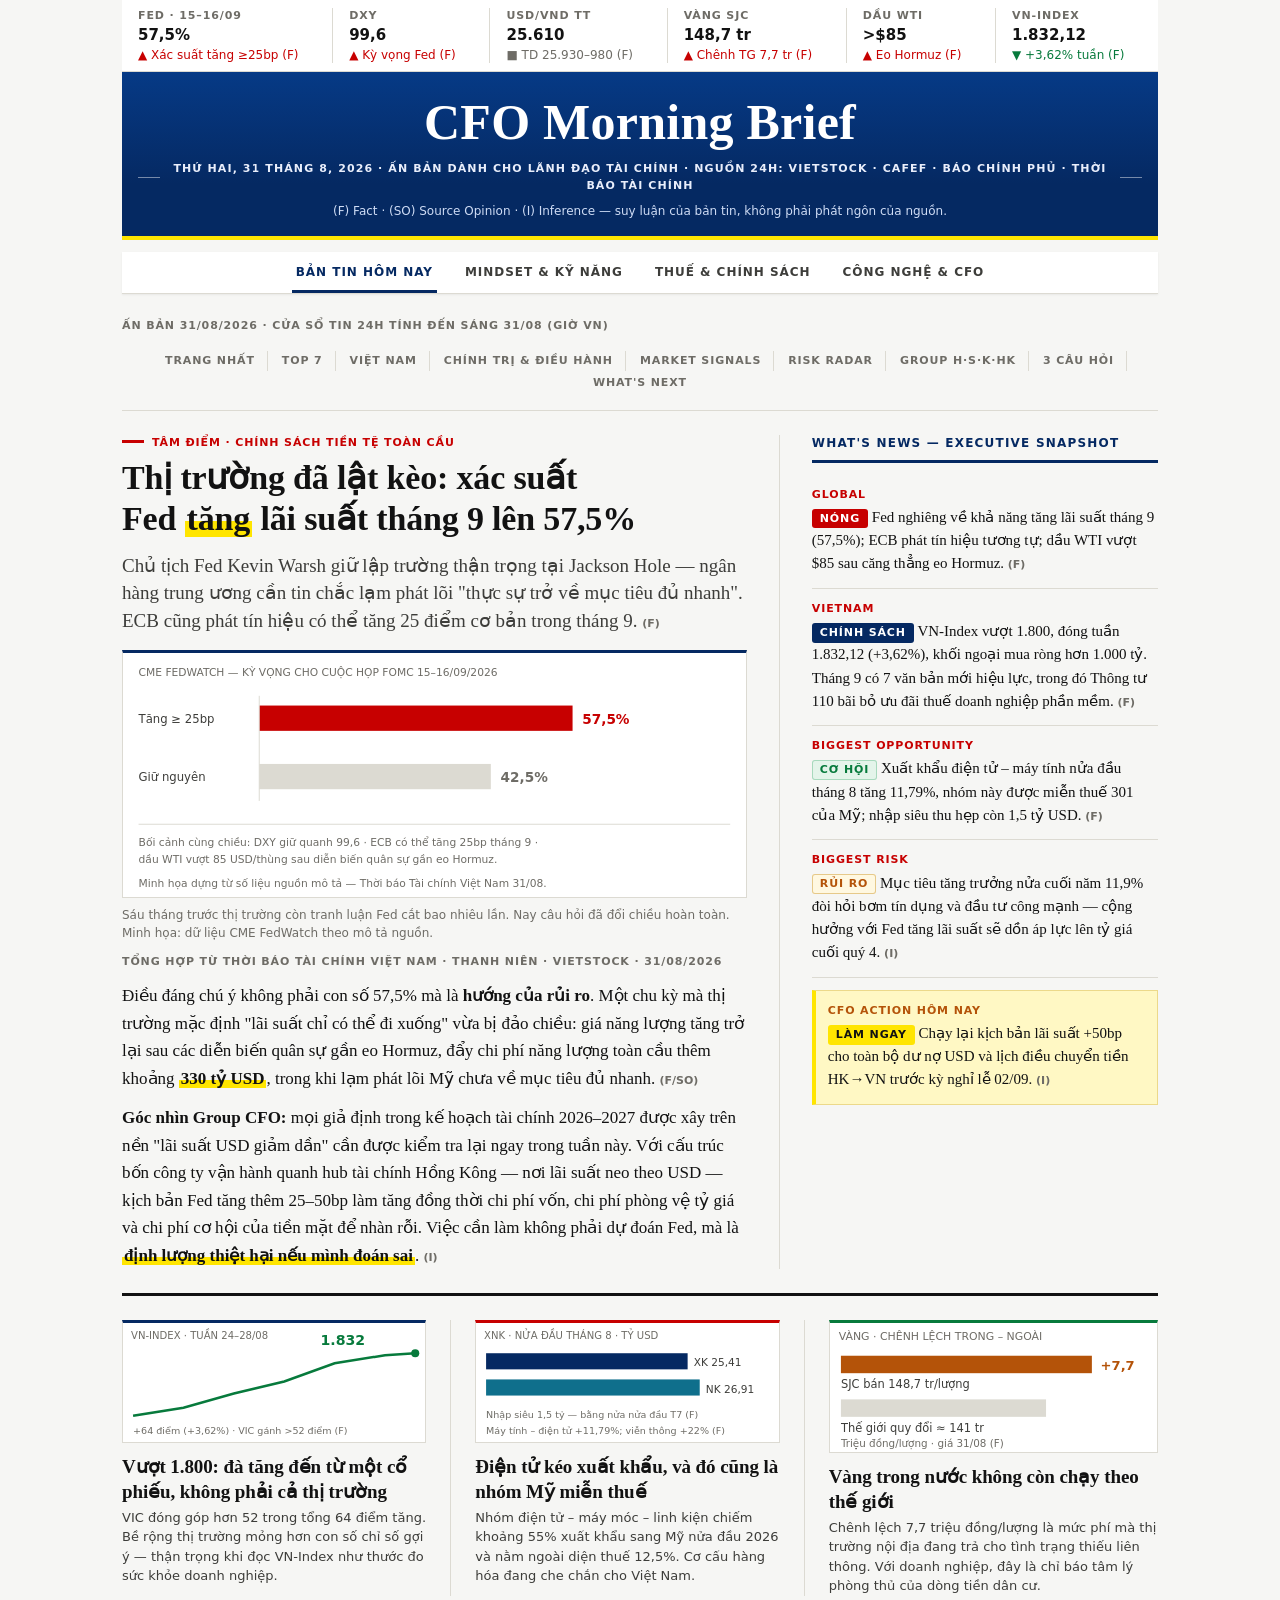
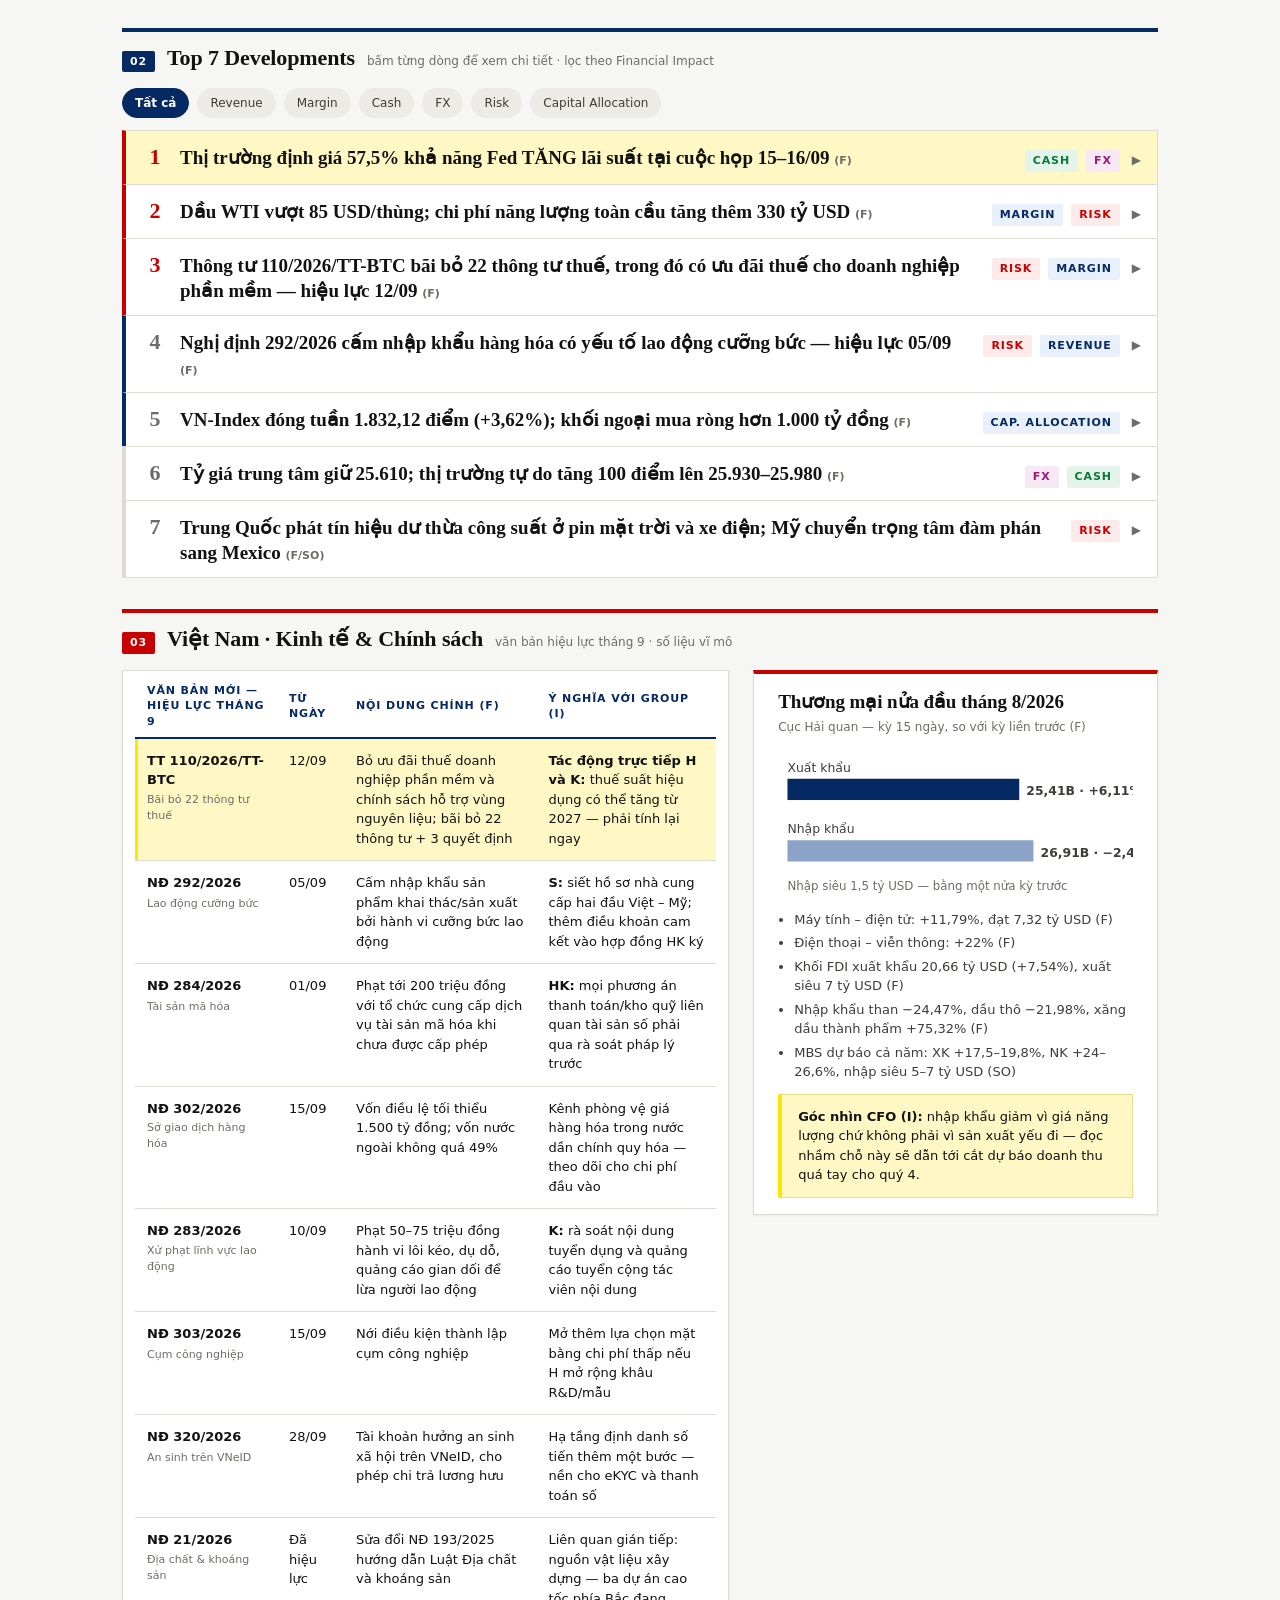
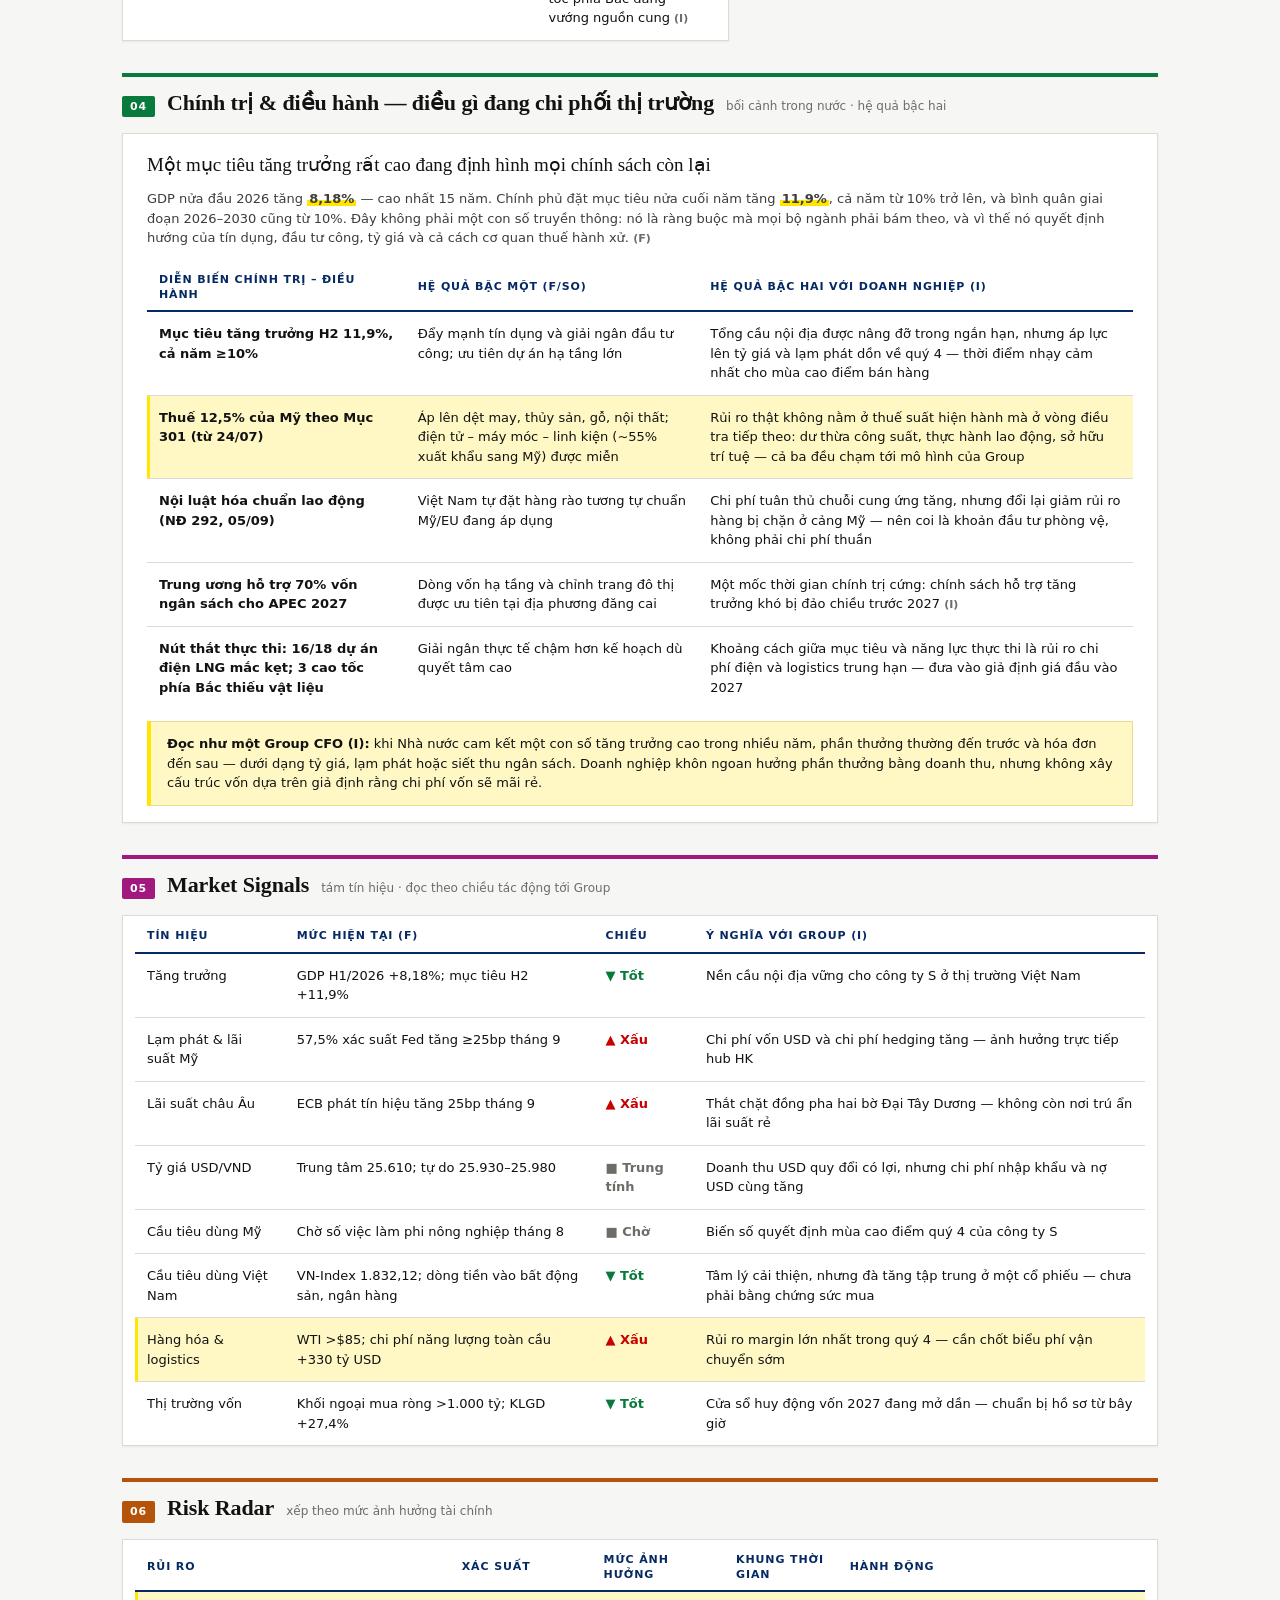
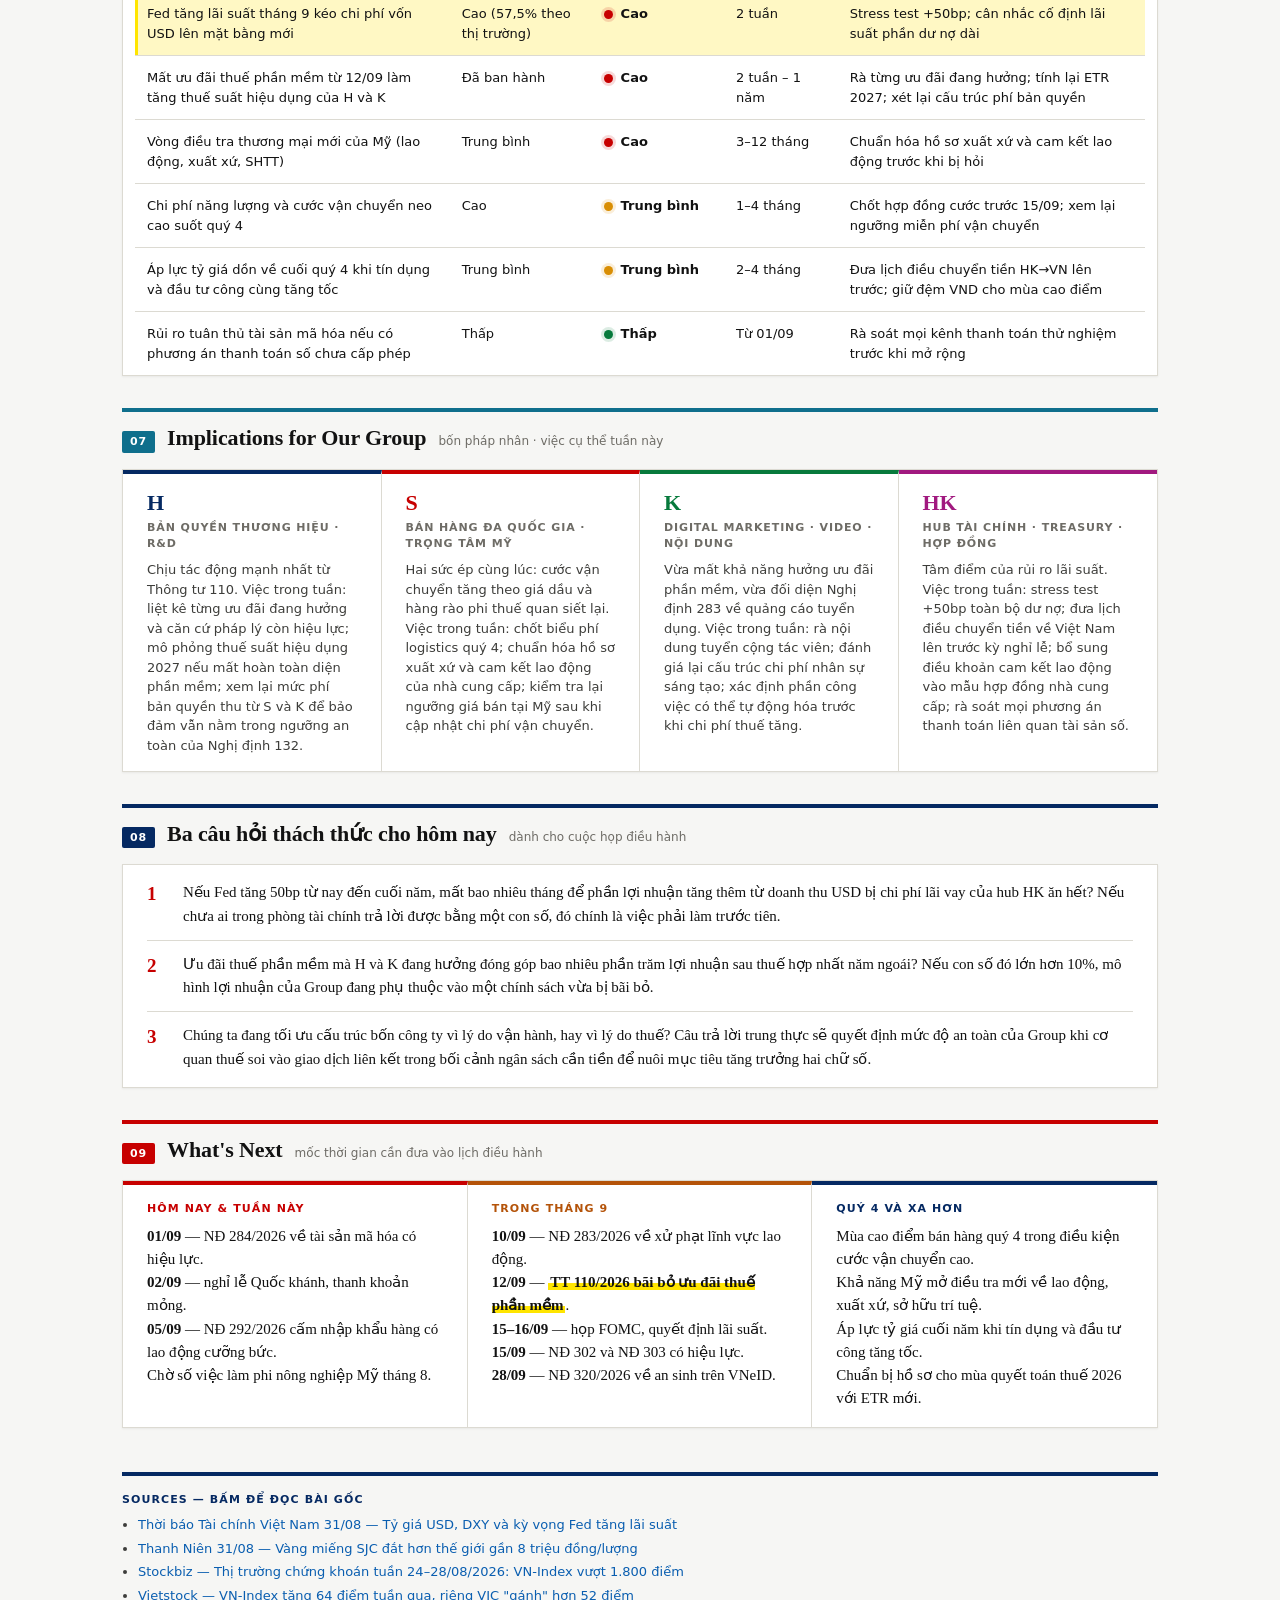
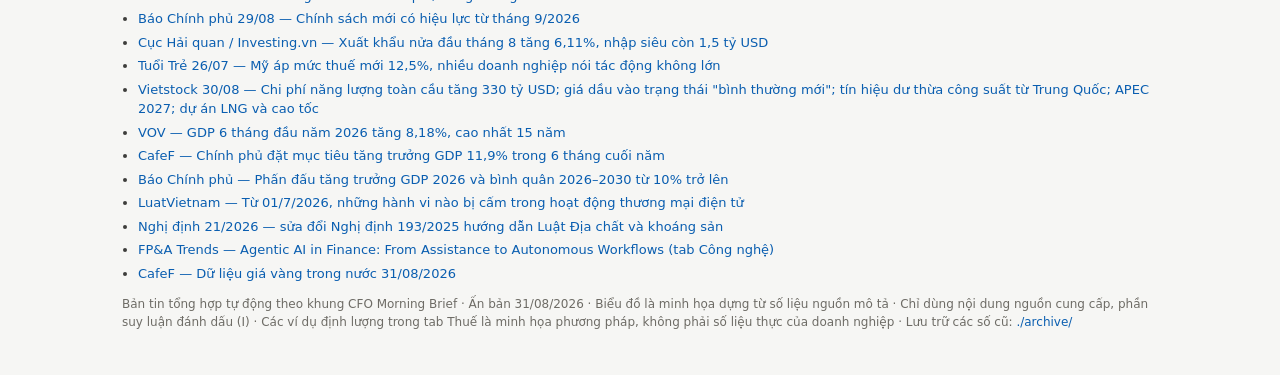
==== commit e49cee0f: "Add files via upload" ====
--- a/index.html
+++ b/index.html
@@ -3,7 +3,7 @@
 <head>
 <meta charset="UTF-8">
 <meta name="viewport" content="width=device-width, initial-scale=1.0">
-<title>CFO Morning Brief – 13/08/2026</title>
+<title>CFO Morning Brief – 31/08/2026</title>
 <style>
   /* ============================================================
      HỆ THỐNG CHỮ + MÀU — CFO Morning Brief
@@ -427,25 +427,24 @@
     .reveal { opacity: 1; transform: none; }
   }
 </style>
-</head>
 <body>
 <div class="wrap">
 
 <!-- Market data strip -->
 <div class="ticker">
-  <div class="ti"><div class="tk">CPI Mỹ tháng 7</div><div class="tv">3,4%</div><div class="td good">▼ lõi 2,5% — hạ nhiệt tháng thứ 2 (F)</div></div>
-  <div class="ti"><div class="tk">Fed Funds</div><div class="tv">3,50–3,75%</div><div class="td flat">■ 55% khả năng giữ nguyên tháng 9 (F)</div></div>
-  <div class="ti"><div class="tk">Tỷ giá trung tâm</div><div class="tv">25.539</div><div class="td bad">▲ +23đ — đỉnh mới (F)</div></div>
-  <div class="ti"><div class="tk">Vàng SJC bán ra</div><div class="tv">143,8tr</div><div class="td bad">▲ +300 nghìn/lượng (F)</div></div>
-  <div class="ti"><div class="tk">Dầu Brent</div><div class="tv">$89,53</div><div class="td bad">▲ +2% — Hormuz (F)</div></div>
-  <div class="ti"><div class="tk">VN-Index</div><div class="tv">1.793</div><div class="td good">▼ +19,8đ (+1,1%) (F)</div></div>
+  <div class="ti"><div class="tk">Fed · 15–16/09</div><div class="tv">57,5%</div><div class="td bad">▲ Xác suất tăng ≥25bp (F)</div></div>
+  <div class="ti"><div class="tk">DXY</div><div class="tv">99,6</div><div class="td bad">▲ Kỳ vọng Fed (F)</div></div>
+  <div class="ti"><div class="tk">USD/VND TT</div><div class="tv">25.610</div><div class="td flat">■ TD 25.930–980 (F)</div></div>
+  <div class="ti"><div class="tk">Vàng SJC</div><div class="tv">148,7 tr</div><div class="td bad">▲ Chênh TG 7,7 tr (F)</div></div>
+  <div class="ti"><div class="tk">Dầu WTI</div><div class="tv">&gt;$85</div><div class="td bad">▲ Eo Hormuz (F)</div></div>
+  <div class="ti"><div class="tk">VN-Index</div><div class="tv">1.832,12</div><div class="td good">▼ +3,62% tuần (F)</div></div>
 </div>
 
-<header class="masthead">
+<div class="masthead">
   <h1>CFO Morning Brief</h1>
-  <div class="dateline">Thứ năm, 13 tháng 8, 2026 · Ấn bản dành cho lãnh đạo tài chính · Dữ liệu chốt phiên 12/08</div>
+  <div class="dateline">Thứ hai, 31 tháng 8, 2026 · Ấn bản dành cho lãnh đạo tài chính · Nguồn 24h: Vietstock · CafeF · Báo Chính phủ · Thời báo Tài chính</div>
   <div class="legend">(F) Fact · (SO) Source Opinion · (I) Inference — suy luận của bản tin, không phải phát ngôn của nguồn.</div>
-</header>
+</div>
 
 <div class="tabbar" id="tabbar">
   <button class="active" data-tab="tab-brief">Bản tin hôm nay</button>
@@ -454,556 +453,574 @@
   <button data-tab="tab-tech">Công nghệ &amp; CFO</button>
 </div>
 
+<!-- ============================= TAB 1 ============================= -->
 <div class="tabpanel active" id="tab-brief">
-<nav class="toc">
-  <a href="#front">Trang nhất</a>
-  <a href="#top7">Top 7</a>
-  <a href="#chinhtri">Chính trị &amp; điều hành</a>
-  <a href="#vietnam">Việt Nam</a>
-  <a href="#signals">Market Signals</a>
-  <a href="#risk">Risk Radar</a>
-  <a href="#group">Group H·S·K·HK</a>
-  <a href="#hoi">3 câu hỏi</a>
-  <a href="#next">What's Next</a>
-</nav>
-
-<div class="stamp">Ấn bản 13/08/2026 · cửa sổ tin 24h tính đến 06:00 giờ VN</div>
-
-<div class="front" id="front">
-  <div class="lead">
-    <div class="kicker">Tâm điểm · Chính sách tiền tệ Mỹ</div>
-    <h2 class="head">Lạm phát Mỹ hạ nhiệt tháng thứ hai — kịch bản Fed tăng lãi suất tháng 9 gần như bị loại</h2>
-    <div class="deck">CPI lõi tháng 7 còn 2,5% so với cùng kỳ, thấp hơn mức 2,6% của tháng 6 và 2,9% của tháng 5. Giới giao dịch định giá <span class="hl">55% khả năng Fed giữ nguyên</span> tại phiên họp tháng 9. <span class="facttag">(F)</span></div>
-    <figure class="figure">
-      <svg viewBox="0 0 640 250" role="img" aria-label="CPI toàn phần và CPI lõi của Mỹ tháng 6 và tháng 7 năm 2026, cả hai đều giảm 0,1 điểm phần trăm">
-        <g stroke="#dcdad2" stroke-width="1">
-          <line x1="56" y1="50" x2="612" y2="50"/><line x1="56" y1="98" x2="612" y2="98"/>
-          <line x1="56" y1="146" x2="612" y2="146"/><line x1="56" y1="194" x2="612" y2="194"/>
+  <div class="stamp">Ấn bản 31/08/2026 · cửa sổ tin 24h tính đến sáng 31/08 (giờ VN)</div>
+
+  <nav class="toc">
+    <a href="#front">Trang nhất</a>
+    <a href="#top7">Top 7</a>
+    <a href="#vietnam">Việt Nam</a>
+    <a href="#chinhtri">Chính trị &amp; điều hành</a>
+    <a href="#signals">Market Signals</a>
+    <a href="#risk">Risk Radar</a>
+    <a href="#group">Group H·S·K·HK</a>
+    <a href="#hoi">3 câu hỏi</a>
+    <a href="#next">What's Next</a>
+  </nav>
+
+  <div class="front" id="front">
+    <div class="lead">
+      <div class="kicker">Tâm điểm · Chính sách tiền tệ toàn cầu</div>
+      <h2 class="head">Thị trường đã lật kèo: xác suất Fed <span class="hl">tăng</span> lãi suất tháng 9 lên 57,5%</h2>
+      <div class="deck">Chủ tịch Fed Kevin Warsh giữ lập trường thận trọng tại Jackson Hole — ngân hàng trung ương cần tin chắc lạm phát lõi "thực sự trở về mục tiêu đủ nhanh". ECB cũng phát tín hiệu có thể tăng 25 điểm cơ bản trong tháng 9. <span class="facttag">(F)</span></div>
+      <figure class="figure">
+        <svg viewBox="0 0 640 250" role="img" aria-label="Xác suất thị trường định giá Fed tăng ít nhất 25 điểm cơ bản tại cuộc họp 15-16 tháng 9 năm 2026 là 57,5 phần trăm">
+          <text x="16" y="24" font-family="system-ui" font-size="11" fill="#6e6c66">CME FEDWATCH — KỲ VỌNG CHO CUỘC HỌP FOMC 15–16/09/2026</text>
+          <g font-family="system-ui" font-size="12" fill="#3d3d3a">
+            <text x="16" y="72">Tăng ≥ 25bp</text>
+            <text x="16" y="132">Giữ nguyên</text>
+          </g>
+          <rect x="140" y="54" width="322" height="26" fill="#c70000"/>
+          <text x="472" y="73" font-family="system-ui" font-size="14" font-weight="bold" fill="#c70000">57,5%</text>
+          <rect x="140" y="114" width="238" height="26" fill="#dcdad2"/>
+          <text x="388" y="133" font-family="system-ui" font-size="14" font-weight="bold" fill="#6e6c66">42,5%</text>
+          <line x1="140" y1="44" x2="140" y2="152" stroke="#dcdad2" stroke-width="1"/>
+          <line x1="16" y1="176" x2="624" y2="176" stroke="#dcdad2" stroke-width="1"/>
+          <g font-family="system-ui" font-size="11" fill="#6e6c66">
+            <text x="16" y="198">Bối cảnh cùng chiều: DXY giữ quanh 99,6 · ECB có thể tăng 25bp tháng 9 ·</text>
+            <text x="16" y="216">dầu WTI vượt 85 USD/thùng sau diễn biến quân sự gần eo Hormuz.</text>
+            <text x="16" y="240">Minh họa dựng từ số liệu nguồn mô tả — Thời báo Tài chính Việt Nam 31/08.</text>
+          </g>
+        </svg>
+        <figcaption>Sáu tháng trước thị trường còn tranh luận Fed cắt bao nhiêu lần. Nay câu hỏi đã đổi chiều hoàn toàn. Minh họa: dữ liệu CME FedWatch theo mô tả nguồn.</figcaption>
+      </figure>
+      <div class="byline">Tổng hợp từ Thời báo Tài chính Việt Nam · Thanh Niên · Vietstock · 31/08/2026</div>
+      <p class="body">Điều đáng chú ý không phải con số 57,5% mà là <strong>hướng của rủi ro</strong>. Một chu kỳ mà thị trường mặc định "lãi suất chỉ có thể đi xuống" vừa bị đảo chiều: giá năng lượng tăng trở lại sau các diễn biến quân sự gần eo Hormuz, đẩy chi phí năng lượng toàn cầu thêm khoảng <span class="hl">330 tỷ USD</span>, trong khi lạm phát lõi Mỹ chưa về mục tiêu đủ nhanh. <span class="facttag">(F/SO)</span></p>
+      <p class="body"><strong>Góc nhìn Group CFO:</strong> mọi giả định trong kế hoạch tài chính 2026–2027 được xây trên nền "lãi suất USD giảm dần" cần được kiểm tra lại ngay trong tuần này. Với cấu trúc bốn công ty vận hành quanh hub tài chính Hồng Kông — nơi lãi suất neo theo USD — kịch bản Fed tăng thêm 25–50bp làm tăng đồng thời chi phí vốn, chi phí phòng vệ tỷ giá và chi phí cơ hội của tiền mặt để nhàn rỗi. Việc cần làm không phải dự đoán Fed, mà là <span class="hl">định lượng thiệt hại nếu mình đoán sai</span>. <span class="facttag">(I)</span></p>
+    </div>
+
+    <aside class="rail">
+      <h3 class="railhead">What's News — Executive Snapshot</h3>
+      <div class="wn"><span class="wl">Global</span><span class="badge crit">Nóng</span> Fed nghiêng về khả năng tăng lãi suất tháng 9 (57,5%); ECB phát tín hiệu tương tự; dầu WTI vượt $85 sau căng thẳng eo Hormuz. <span class="facttag">(F)</span></div>
+      <div class="wn"><span class="wl">Vietnam</span><span class="badge new">Chính sách</span> VN-Index vượt 1.800, đóng tuần 1.832,12 (+3,62%), khối ngoại mua ròng hơn 1.000 tỷ. Tháng 9 có 7 văn bản mới hiệu lực, trong đó Thông tư 110 bãi bỏ ưu đãi thuế doanh nghiệp phần mềm. <span class="facttag">(F)</span></div>
+      <div class="wn"><span class="wl">Biggest Opportunity</span><span class="badge ok">Cơ hội</span> Xuất khẩu điện tử – máy tính nửa đầu tháng 8 tăng 11,79%, nhóm này được miễn thuế 301 của Mỹ; nhập siêu thu hẹp còn 1,5 tỷ USD. <span class="facttag">(F)</span></div>
+      <div class="wn"><span class="wl">Biggest Risk</span><span class="badge watch">Rủi ro</span> Mục tiêu tăng trưởng nửa cuối năm 11,9% đòi hỏi bơm tín dụng và đầu tư công mạnh — cộng hưởng với Fed tăng lãi suất sẽ dồn áp lực lên tỷ giá cuối quý 4. <span class="facttag">(I)</span></div>
+      <div class="wn action"><span class="wl">CFO Action hôm nay</span><span class="badge mark">Làm ngay</span> Chạy lại kịch bản lãi suất +50bp cho toàn bộ dư nợ USD và lịch điều chuyển tiền HK→VN trước kỳ nghỉ lễ 02/09. <span class="facttag">(I)</span></div>
+    </aside>
+  </div>
+
+  <!-- Feature row -->
+  <div class="featurerow">
+    <div class="feat reveal">
+      <svg viewBox="0 0 300 118" role="img" aria-label="VN-Index tăng 64 điểm trong tuần lên 1832,12 điểm">
+        <g font-family="system-ui" font-size="10" fill="#6e6c66"><text x="8" y="16">VN-INDEX · TUẦN 24–28/08</text></g>
+        <path d="M10,92 L60,84 L110,70 L160,58 L210,40 L260,32 L290,30" fill="none" stroke="#077a3c" stroke-width="2.5"/>
+        <circle cx="290" cy="30" r="4" fill="#077a3c"/>
+        <text x="196" y="22" font-family="system-ui" font-size="14" font-weight="bold" fill="#077a3c">1.832</text>
+        <text x="10" y="110" font-family="system-ui" font-size="9.5" fill="#6e6c66">+64 điểm (+3,62%) · VIC gánh &gt;52 điểm (F)</text>
+      </svg>
+      <h4>Vượt 1.800: đà tăng đến từ một cổ phiếu, không phải cả thị trường</h4>
+      <p>VIC đóng góp hơn 52 trong tổng 64 điểm tăng. Bề rộng thị trường mỏng hơn con số chỉ số gợi ý — thận trọng khi đọc VN-Index như thước đo sức khỏe doanh nghiệp.</p>
+    </div>
+    <div class="feat reveal">
+      <svg viewBox="0 0 300 118" role="img" aria-label="Xuất khẩu 25,41 tỷ USD và nhập khẩu 26,91 tỷ USD nửa đầu tháng 8 năm 2026">
+        <g font-family="system-ui" font-size="10" fill="#6e6c66"><text x="8" y="16">XNK · NỬA ĐẦU THÁNG 8 · TỶ USD</text></g>
+        <g font-family="system-ui" font-size="10.5" fill="#3d3d3a">
+          <rect x="10" y="30" width="200" height="16" fill="#052962"/><text x="216" y="43">XK 25,41</text>
+          <rect x="10" y="56" width="212" height="16" fill="#0f6f8c"/><text x="228" y="69">NK 26,91</text>
         </g>
-        <g font-family="system-ui" font-size="11" fill="#6e6c66">
-          <text x="16" y="54">4,0%</text><text x="16" y="102">3,0%</text><text x="16" y="150">2,0%</text><text x="16" y="198">1,0%</text>
-          <text x="56" y="26">CPI Mỹ theo năm — tháng 6 so với tháng 7/2026 (số liệu nguồn mô tả)</text>
+        <text x="10" y="94" font-family="system-ui" font-size="9.5" fill="#6e6c66">Nhập siêu 1,5 tỷ — bằng nửa nửa đầu T7 (F)</text>
+        <text x="10" y="110" font-family="system-ui" font-size="9.5" fill="#6e6c66">Máy tính – điện tử +11,79%; viễn thông +22% (F)</text>
+      </svg>
+      <h4>Điện tử kéo xuất khẩu, và đó cũng là nhóm Mỹ miễn thuế</h4>
+      <p>Nhóm điện tử – máy móc – linh kiện chiếm khoảng 55% xuất khẩu sang Mỹ nửa đầu 2026 và nằm ngoài diện thuế 12,5%. Cơ cấu hàng hóa đang che chắn cho Việt Nam.</p>
+    </div>
+    <div class="feat reveal">
+      <svg viewBox="0 0 300 118" role="img" aria-label="Vàng SJC cao hơn giá thế giới quy đổi khoảng 7,7 triệu đồng mỗi lượng">
+        <g font-family="system-ui" font-size="10" fill="#6e6c66"><text x="8" y="16">VÀNG · CHÊNH LỆCH TRONG – NGOÀI</text></g>
+        <g font-family="system-ui" font-size="10.5" fill="#3d3d3a">
+          <rect x="10" y="30" width="230" height="16" fill="#b45309"/><text x="10" y="60">SJC bán 148,7 tr/lượng</text>
+          <rect x="10" y="70" width="188" height="16" fill="#dcdad2"/><text x="10" y="100">Thế giới quy đổi ≈ 141 tr</text>
         </g>
-        <rect x="120" y="74" width="72" height="120" fill="#c70000" opacity=".85"/>
-        <rect x="212" y="79" width="72" height="115" fill="#c70000"/>
-        <rect x="368" y="117" width="72" height="77" fill="#052962" opacity=".85"/>
-        <rect x="460" y="122" width="72" height="72" fill="#052962"/>
-        <g font-family="Noto Serif, Cambria, Times New Roman, serif" font-size="16" font-weight="bold" fill="#121212">
-          <text x="132" y="66">3,5%</text><text x="224" y="71">3,4%</text>
-          <text x="380" y="109">2,6%</text><text x="472" y="114">2,5%</text>
-        </g>
-        <g font-family="system-ui" font-size="11" fill="#6e6c66">
-          <text x="128" y="212">T6</text><text x="220" y="212">T7</text>
-          <text x="376" y="212">T6</text><text x="468" y="212">T7</text>
-          <text x="120" y="236" font-weight="bold" fill="#c70000">CPI TOÀN PHẦN</text>
-          <text x="368" y="236" font-weight="bold" fill="#052962">CPI LÕI</text>
-        </g>
+        <text x="248" y="43" font-family="system-ui" font-size="12" font-weight="bold" fill="#b45309">+7,7</text>
+        <text x="10" y="114" font-family="system-ui" font-size="9.5" fill="#6e6c66">Triệu đồng/lượng · giá 31/08 (F)</text>
       </svg>
-      <figcaption>CPI toàn phần tháng 7 tăng 0,1% so với tháng trước; CPI lõi tăng 0,2%, đúng dự báo. Biểu đồ minh họa dựng từ số liệu nguồn mô tả (CNBC, Yahoo Finance).</figcaption>
-    </figure>
-    <div class="byline">Tổng hợp từ CNBC · Yahoo Finance · Al Jazeera · Báo Chính phủ · 13/08/2026</div>
-    <p class="body">Bức tranh vĩ mô Mỹ đang tách làm hai nửa ngược chiều. Nửa giá cả dịu lại: lạm phát lõi lùi hai tháng liên tiếp. Nửa việc làm xấu đi: nền kinh tế <span class="hl">mất 23.000 việc làm trong tháng 7</span>. Với một ngân hàng trung ương phải cân giữa hai vế của nhiệm vụ kép, kết hợp này đẩy xác suất giữ nguyên lãi suất lên cao và đưa kịch bản tăng lãi suất ra khỏi bàn. <span class="facttag">(F/SO)</span></p>
-    <p class="body">Nhưng giá năng lượng vẫn là biến số treo lơ lửng. Brent bật lên <span class="hl">89,53 USD/thùng</span>, cao hơn khoảng 24% so với thời điểm cuối tháng 2, khi lưu thông qua eo biển Hormuz chỉ còn 10 lượt tàu mỗi ngày so với khoảng 130 lượt trước chiến sự. Một cú sốc nhiên liệu mới có thể đảo ngược toàn bộ tiến triển của lạm phát lõi. <span class="facttag">(F)</span></p>
-    <p class="body"><strong>Góc nhìn Group CFO:</strong> đây là cửa sổ hiếm để khóa chi phí vốn USD. Nếu Fed giữ nguyên và lạm phát tiếp tục dịu, đường cong lãi suất sẽ ổn định trong 4–6 tuần tới — khoảng thời gian đủ để hub HK đàm phán lại kỳ hạn nợ và chốt tỷ lệ phòng hộ FX cho quý IV. Rủi ro của việc chờ thêm không nằm ở lãi suất, mà nằm ở giá dầu. <span class="facttag">(I)</span></p>
+      <h4>Vàng trong nước không còn chạy theo thế giới</h4>
+      <p>Chênh lệch 7,7 triệu đồng/lượng là mức phí mà thị trường nội địa đang trả cho tình trạng thiếu liên thông. Với doanh nghiệp, đây là chỉ báo tâm lý phòng thủ của dòng tiền dân cư.</p>
+    </div>
   </div>
 
-  <aside class="rail">
-    <h3 class="railhead">What's News — Executive Snapshot</h3>
-    <div class="wn"><span class="wl">Global</span><span class="badge crit">Nóng</span> CPI Mỹ tháng 7 tăng 0,1% so với tháng trước, 3,4% so với cùng kỳ; CPI lõi 2,5%. Thị trường định giá 55% khả năng Fed giữ nguyên trong tháng 9. <span class="facttag">(F)</span></div>
-    <div class="wn"><span class="wl">Vietnam</span><span class="badge new">Chính sách</span> VN-Index đóng cửa 1.793 điểm (+19,8đ, +1,1%), giá trị khớp lệnh ~13.900 tỷ, khối ngoại mua ròng 316 tỷ. Tỷ giá trung tâm lập đỉnh mới 25.539. <span class="facttag">(F)</span></div>
-    <div class="wn"><span class="wl">Biggest Opportunity</span><span class="badge ok">Cơ hội</span> Chính phủ chốt mục tiêu tăng trưởng từ 10% trở lên, giải ngân 100% vốn đầu tư công; xuất nhập khẩu 7 tháng đạt 659,6 tỷ USD, tăng 28,1%. <span class="facttag">(F)</span></div>
-    <div class="wn"><span class="wl">Biggest Risk</span><span class="badge watch">Rủi ro</span> Hormuz chưa mở lại: Brent 89,53 USD, lưu thông còn 10 tàu/ngày so với 130 trước chiến sự — sức ép lên cước vận tải và chi phí fulfillment. <span class="facttag">(F)</span></div>
-    <div class="wn action"><span class="wl">CFO Action hôm nay</span><span class="badge mark">Làm ngay</span> Chốt tỷ lệ phòng hộ FX quý IV trước phiên FOMC 16/09 và cập nhật giả định cước vào forecast Q4. <span class="facttag">(I)</span></div>
-  </aside>
-</div>
-
-<!-- Feature row -->
-<div class="featurerow">
-  <div class="feat reveal">
-    <svg viewBox="0 0 300 120" role="img" aria-label="Lưu thông qua eo biển Hormuz giảm từ 130 lượt tàu mỗi ngày xuống còn 10 lượt">
-      <g font-family="system-ui" font-size="10" fill="#6e6c66"><text x="8" y="16">HORMUZ · LƯỢT TÀU/NGÀY</text></g>
-      <rect x="10" y="30" width="250" height="18" fill="#052962" opacity=".28"/>
-      <rect x="10" y="60" width="19" height="18" fill="#c70000"/>
-      <g font-family="Noto Serif, Cambria, Times New Roman, serif" font-size="14" font-weight="bold" fill="#121212">
-        <text x="266" y="44">130</text><text x="36" y="74">10</text>
-      </g>
-      <g font-family="system-ui" font-size="9.5" fill="#6e6c66">
-        <text x="10" y="94">Trước chiến sự · hiện nay (F)</text>
-        <text x="10" y="110">Brent 89,53 USD/thùng, +2% phiên 12/08 (F)</text>
-      </g>
-    </svg>
-    <h4>Dầu 89,5 USD: phụ phí nhiên liệu quay lại bàn đàm phán logistics</h4>
-    <p>Chi phí fulfillment xuyên biên giới của S chịu áp lực trực tiếp. Cần khóa đơn giá cước cho mùa cao điểm quý IV trước khi nhà vận chuyển tái định giá.</p>
-  </div>
-  <div class="feat reveal">
-    <svg viewBox="0 0 300 120" role="img" aria-label="Tỷ giá trung tâm 25.539 đồng, Vietcombank bán ra 26.330 đồng, trần tỷ giá 26.816 đồng ngày 12 tháng 8">
-      <g font-family="system-ui" font-size="10" fill="#6e6c66"><text x="8" y="16">USD/VND · 12/08</text></g>
-      <g font-family="system-ui" font-size="10.5" fill="#3d3d3a">
-        <rect x="10" y="28" width="186" height="14" fill="#052962" opacity=".35"/><text x="202" y="39">TT 25.539</text>
-        <rect x="10" y="50" width="222" height="14" fill="#052962" opacity=".7"/><text x="238" y="61">VCB 26.330</text>
-        <rect x="10" y="72" width="242" height="14" fill="#052962"/><text x="256" y="83" font-weight="bold">Trần 26.816</text>
-      </g>
-      <text x="10" y="106" font-family="system-ui" font-size="9.5" fill="#6e6c66">Trung tâm +23đ, lập đỉnh mới (F)</text>
-    </svg>
-    <h4>Tỷ giá trung tâm lập đỉnh: dư địa điều chỉnh vẫn còn</h4>
-    <p>Giá bán ngân hàng còn cách trần khoảng 1,8%. Khoảng hở này là biên độ mà Ngân hàng Nhà nước có thể để thị trường tự điều chỉnh trước khi phải can thiệp.</p>
-  </div>
-  <div class="feat reveal">
-    <svg viewBox="0 0 300 120" role="img" aria-label="VN-Index tăng lên 1793 điểm phiên 12 tháng 8, khối ngoại mua ròng 316 tỷ đồng">
-      <g font-family="system-ui" font-size="10" fill="#6e6c66"><text x="8" y="16">VN-INDEX · PHIÊN 12/08</text></g>
-      <path d="M10,86 L58,84 L106,88 L154,76 L202,70 L250,52 L290,34" fill="none" stroke="#077a3c" stroke-width="2.5" stroke-linejoin="round"/>
-      <circle cx="290" cy="34" r="4" fill="#077a3c"/>
-      <text x="212" y="28" font-family="Noto Serif, Cambria, Times New Roman, serif" font-size="15" font-weight="bold" fill="#077a3c">1.793</text>
-      <g font-family="system-ui" font-size="9.5" fill="#6e6c66">
-        <text x="10" y="104">+19,8đ (+1,1%) · khớp lệnh ~13.900 tỷ (F)</text>
-        <text x="10" y="116">Khối ngoại mua ròng 316 tỷ (F)</text>
-      </g>
-    </svg>
-    <h4>VN-Index áp sát 1.800 nhờ nhóm vốn hóa lớn</h4>
-    <p>VIC tăng 3,4%, VHM tăng 2,4%, BCM trần, GAS tăng 3,2%. Khối ngoại quay lại mua ròng — tín hiệu định giá lại tài sản Việt Nam đáng theo dõi.</p>
-  </div>
-</div>
-
-<section class="sec reveal" id="top7">
-  <div class="sechead"><span class="secno">02</span><h2>Top 7 Developments</h2><span class="note">bấm từng dòng để xem chi tiết · lọc theo Financial Impact</span></div>
-  <div class="chips" id="chips">
-    <span class="chip active" data-f="all">Tất cả</span>
-    <span class="chip" data-f="Revenue">Revenue</span>
-    <span class="chip" data-f="Margin">Margin</span>
-    <span class="chip" data-f="Cash">Cash</span>
-    <span class="chip" data-f="FX">FX</span>
-    <span class="chip" data-f="Risk">Risk</span>
-    <span class="chip" data-f="CapAlloc">Capital Allocation</span>
-  </div>
-
-  <div class="dev key" data-p="1" data-f="Cash CapAlloc">
-    <div class="dev-head"><div class="pri">1</div><div class="t">CPI Mỹ tháng 7: toàn phần 3,4%, lõi 2,5% — hạ nhiệt tháng thứ hai liên tiếp <span class="facttag">(F)</span></div><div class="tags"><span class="tag cash">Cash</span><span class="tag rev">Cap. Allocation</span></div><span class="arrow">▶</span></div>
-    <div class="dev-body"><dl>
-      <dt>Why it matters</dt><dd>Kịch bản Fed tăng lãi suất tháng 9 gần như bị loại; chi phí vốn USD nhiều khả năng đi ngang thay vì tăng tiếp.</dd>
-      <dt>Chi tiết</dt><dd>CPI toàn phần +0,1% so với tháng trước; CPI lõi +0,2%, đúng dự báo, giảm từ 2,6% xuống 2,5% theo năm. Trước đó tháng 5 là 2,9%.</dd>
-      <dt>CFO Action</dt><dd>Đưa kịch bản "Fed giữ nguyên đến hết 2026" thành kịch bản cơ sở trong mô hình chi phí lãi vay; chốt lãi suất phần dư nợ thả nổi của hub HK.</dd>
-      <dt>Nguồn</dt><dd><span class="srcname">CNBC · Yahoo Finance, 12/08/2026</span></dd>
-    </dl></div>
-  </div>
-
-  <div class="dev" data-p="2" data-f="Revenue Risk">
-    <div class="dev-head"><div class="pri">2</div><div class="t">Kinh tế Mỹ mất 23.000 việc làm trong tháng 7 <span class="facttag">(F)</span></div><div class="tags"><span class="tag rev">Revenue</span><span class="tag risk">Risk</span></div><span class="arrow">▶</span></div>
-    <div class="dev-body"><dl>
-      <dt>Why it matters</dt><dd>Mỹ là thị trường trọng tâm của công ty S. Việc làm suy yếu là chỉ báo sớm của sức mua hộ gia đình trong mùa mua sắm cuối năm.</dd>
-      <dt>Chi tiết</dt><dd>Báo cáo việc làm tháng 7 ghi nhận nền kinh tế mất 23.000 việc làm — dữ liệu này công bố trước báo cáo CPI và góp phần đẩy kỳ vọng Fed nới lỏng.</dd>
-      <dt>CFO Action</dt><dd>Chạy kịch bản doanh thu Mỹ quý IV ở mức thận trọng hơn 5–8% so với kế hoạch; rà lại mức tồn kho cam kết với nhà cung cấp.</dd>
-      <dt>Nguồn</dt><dd><span class="srcname">Yahoo Finance, 12/08/2026</span></dd>
-    </dl></div>
-  </div>
-
-  <div class="dev" data-p="3" data-f="FX">
-    <div class="dev-head"><div class="pri">3</div><div class="t">Tỷ giá trung tâm lập đỉnh mới 25.539 đồng, tăng 23 đồng <span class="facttag">(F)</span></div><div class="tags"><span class="tag fx">FX</span></div><span class="arrow">▶</span></div>
-    <div class="dev-body"><dl>
-      <dt>Why it matters</dt><dd>Trần tỷ giá lên 26.816. Chi phí quy đổi dòng tiền HK về Việt Nam và giá trị VND của doanh thu USD đều dịch chuyển theo.</dd>
-      <dt>Chi tiết</dt><dd>Vietcombank niêm yết 25.920–26.330 đồng. Chỉ số DXY quanh 99,9. Giá bán ngân hàng còn cách trần khoảng 1,8%.</dd>
-      <dt>CFO Action</dt><dd>Với dòng doanh thu USD, đây là vùng tỷ giá thuận lợi để chuyển đổi phần chi phí VND đã cam kết của quý IV.</dd>
-      <dt>Nguồn</dt><dd><span class="srcname">GiaVang.net · Thương gia Online, 12/08/2026</span></dd>
-    </dl></div>
-  </div>
-
-  <div class="dev" data-p="4" data-f="Margin Risk">
-    <div class="dev-head"><div class="pri">4</div><div class="t">Brent 89,53 USD/thùng; Hormuz chỉ còn 10 lượt tàu mỗi ngày <span class="facttag">(F)</span></div><div class="tags"><span class="tag rev">Margin</span><span class="tag risk">Risk</span></div><span class="arrow">▶</span></div>
-    <div class="dev-body"><dl>
-      <dt>Why it matters</dt><dd>Cước vận tải và phụ phí nhiên liệu là khoản chi phí biến đổi lớn nhất ngoài giá vốn của mô hình bán hàng xuyên quốc gia.</dd>
-      <dt>Chi tiết</dt><dd>Giá tăng hơn 2% sau các vụ tấn công tàu thương mại; lưu thông qua eo biển giảm từ khoảng 130 lượt/ngày xuống 10. Giới phân tích cho rằng nguồn cung Trung Đông chỉ hồi phục từ đầu 2027. <span class="facttag">(F/SO)</span></dd>
-      <dt>CFO Action</dt><dd>Khóa đơn giá cước mùa cao điểm trước 15/09; đưa kịch bản dầu 100 USD vào bản đồ rủi ro margin.</dd>
-      <dt>Nguồn</dt><dd><span class="srcname">Al Jazeera, 12/08/2026</span></dd>
-    </dl></div>
-  </div>
-
-  <div class="dev" data-p="5" data-f="CapAlloc">
-    <div class="dev-head"><div class="pri">5</div><div class="t">VN-Index 1.793 điểm, khối ngoại mua ròng 316 tỷ đồng <span class="facttag">(F)</span></div><div class="tags"><span class="tag rev">Cap. Allocation</span></div><span class="arrow">▶</span></div>
-    <div class="dev-body"><dl>
-      <dt>Why it matters</dt><dd>Định giá thị trường trong nước là mốc tham chiếu cho mọi phương án huy động vốn hoặc bán một phần sở hữu của Group.</dd>
-      <dt>Chi tiết</dt><dd>Chỉ số tăng 19,8 điểm (+1,1%), giá trị khớp lệnh khoảng 13.900 tỷ đồng, độ rộng 154 mã tăng so với 152 mã giảm. Khối ngoại gom SSI, VIX, VIC.</dd>
-      <dt>CFO Action</dt><dd>Cập nhật bội số so sánh của nhóm doanh nghiệp cùng ngành vào hồ sơ định giá nội bộ trước kỳ họp hội đồng quản trị.</dd>
-      <dt>Nguồn</dt><dd><span class="srcname">Người Quan Sát · Vietstock, 12/08/2026</span></dd>
-    </dl></div>
-  </div>
-
-  <div class="dev" data-p="6" data-f="Revenue CapAlloc">
-    <div class="dev-head"><div class="pri">6</div><div class="t">Chính phủ chốt mục tiêu tăng trưởng từ 10% trở lên, giải ngân 100% vốn đầu tư công <span class="facttag">(F)</span></div><div class="tags"><span class="tag rev">Revenue</span></div><span class="arrow">▶</span></div>
-    <div class="dev-body"><dl>
-      <dt>Why it matters</dt><dd>Đi kèm mục tiêu tăng trưởng là mục tiêu thu ngân sách tăng ít nhất 10% — nghĩa là cường độ quản lý thu sẽ tăng theo.</dd>
-      <dt>Chi tiết</dt><dd>Nghị quyết phiên họp Chính phủ thường kỳ tháng 7 đặt kịch bản nửa cuối năm tăng trưởng khoảng 11,7%; yêu cầu ổn định tỷ giá và mặt bằng lãi suất, báo cáo tiến độ trước ngày 25 hằng tháng.</dd>
-      <dt>CFO Action</dt><dd>Rà soát hồ sơ giao dịch liên kết và hóa đơn đầu vào của cả 4 pháp nhân trước khi bước vào quý cao điểm thanh tra.</dd>
-      <dt>Nguồn</dt><dd><span class="srcname">Báo Chính phủ, 07/08/2026</span></dd>
-    </dl></div>
-  </div>
-
-  <div class="dev" data-p="7" data-f="Risk">
-    <div class="dev-head"><div class="pri">7</div><div class="t">Vàng SJC bán ra 143,8 triệu đồng/lượng; thế giới 4.392 USD/ounce <span class="facttag">(F)</span></div><div class="tags"><span class="tag risk">Risk</span></div><span class="arrow">▶</span></div>
-    <div class="dev-body"><dl>
-      <dt>Why it matters</dt><dd>Vàng trong nước là hàn thử biểu tâm lý phòng thủ của hộ gia đình Việt Nam — liên quan trực tiếp tới sức mua tiêu dùng nội địa.</dd>
-      <dt>Chi tiết</dt><dd>SJC mua vào 140,8 triệu, bán ra 143,8 triệu, tăng 300 nghìn đồng/lượng sau khi giảm 2 triệu đồng phiên trước. Giá thế giới được hỗ trợ bởi căng thẳng Hormuz và dòng vốn vào quỹ ETF vàng Trung Quốc. <span class="facttag">(F/SO)</span></dd>
-      <dt>CFO Action</dt><dd>Không hành động trực tiếp; dùng làm chỉ báo phụ cho dự báo sức mua nội địa của công ty S tại thị trường Việt Nam.</dd>
-      <dt>Nguồn</dt><dd><span class="srcname">VietNamNet, 12/08/2026</span></dd>
-    </dl></div>
-  </div>
-</section>
-
-<section class="sec reveal" id="chinhtri">
-  <div class="sechead"><span class="secno">03</span><h2>Chính trị &amp; điều hành</h2><span class="note">bộ máy đang ra quyết định kinh tế và các tín hiệu thị trường đang định giá</span></div>
-  <div class="twocol">
+  <!-- ===== TOP 7 ===== -->
+  <section class="sec reveal" id="top7">
+    <div class="sechead"><span class="secno">02</span><h2>Top 7 Developments</h2><span class="note">bấm từng dòng để xem chi tiết · lọc theo Financial Impact</span></div>
+    <div class="chips" id="chips">
+      <span class="chip active" data-f="all">Tất cả</span>
+      <span class="chip" data-f="Revenue">Revenue</span>
+      <span class="chip" data-f="Margin">Margin</span>
+      <span class="chip" data-f="Cash">Cash</span>
+      <span class="chip" data-f="FX">FX</span>
+      <span class="chip" data-f="Risk">Risk</span>
+      <span class="chip" data-f="CapAlloc">Capital Allocation</span>
+    </div>
+
+    <div class="dev key" data-p="1" data-f="Cash FX Risk">
+      <div class="dev-head"><div class="pri">1</div><div class="t">Thị trường định giá 57,5% khả năng Fed TĂNG lãi suất tại cuộc họp 15–16/09 <span class="facttag">(F)</span></div><div class="tags"><span class="tag cash">Cash</span><span class="tag fx">FX</span></div><span class="arrow">▶</span></div>
+      <div class="dev-body">
+        <dl>
+          <dt>Why it matters</dt><dd>Đảo chiều hoàn toàn giả định nền của mọi mô hình tài chính lập từ đầu năm. Chi phí vốn USD, chi phí hedging và chi phí cơ hội của tiền mặt cùng tăng một lúc.</dd>
+          <dt>Chi tiết</dt><dd>Chủ tịch Fed Kevin Warsh phát biểu tại Jackson Hole rằng cần tin chắc lạm phát lõi trở về mục tiêu đủ nhanh; CME FedWatch cho thấy ~57,5% xác suất tăng ít nhất 25bp. ECB cũng phát tín hiệu tăng 25bp trong tháng 9. DXY giữ quanh 99,6. <span class="facttag">(F)</span></dd>
+          <dt>CFO Action</dt><dd>Chạy stress test +50bp trên toàn bộ dư nợ thả nổi của hub HK; xác định điểm mà chi phí lãi vay ăn hết phần lợi nhuận tăng thêm từ doanh thu USD.</dd>
+          <dt>Nguồn</dt><dd><span class="srcname">Thời báo Tài chính Việt Nam · 31/08/2026</span></dd>
+        </dl>
+      </div>
+    </div>
+
+    <div class="dev" data-p="2" data-f="Margin Risk">
+      <div class="dev-head"><div class="pri">2</div><div class="t">Dầu WTI vượt 85 USD/thùng; chi phí năng lượng toàn cầu tăng thêm 330 tỷ USD <span class="facttag">(F)</span></div><div class="tags"><span class="tag rev">Margin</span><span class="tag risk">Risk</span></div><span class="arrow">▶</span></div>
+      <div class="dev-body">
+        <dl>
+          <dt>Why it matters</dt><dd>Cước vận chuyển và phụ phí nhiên liệu là khoản chi phí biến đổi lớn nhất của mô hình bán hàng xuyên biên giới — nó bào mòn margin trước cả khi doanh thu kịp phản ứng.</dd>
+          <dt>Chi tiết</dt><dd>Giá dầu tăng sau diễn biến quân sự gần eo Hormuz. Vietstock ghi nhận chi phí năng lượng toàn cầu tăng khoảng 330 tỷ USD vì khủng hoảng Trung Đông, đồng thời nhận định giá dầu đang bước vào trạng thái "bình thường mới" ở nền cao. <span class="facttag">(F/SO)</span></dd>
+          <dt>CFO Action</dt><dd>Yêu cầu đối tác logistics báo lại biểu phí có hiệu lực quý 4 trước 15/09; cập nhật đơn giá vận chuyển vào forecast Q4 và giá bán niêm yết tại thị trường Mỹ.</dd>
+          <dt>Nguồn</dt><dd><span class="srcname">Vietstock · 30/08/2026</span></dd>
+        </dl>
+      </div>
+    </div>
+
+    <div class="dev" data-p="3" data-f="Risk Margin">
+      <div class="dev-head"><div class="pri">3</div><div class="t">Thông tư 110/2026/TT-BTC bãi bỏ 22 thông tư thuế, trong đó có ưu đãi thuế cho doanh nghiệp phần mềm — hiệu lực 12/09 <span class="facttag">(F)</span></div><div class="tags"><span class="tag risk">Risk</span><span class="tag rev">Margin</span></div><span class="arrow">▶</span></div>
+      <div class="dev-body">
+        <dl>
+          <dt>Why it matters</dt><dd>Đây là tin có tác động trực tiếp và định lượng được lên công ty H (R&amp;D, bản quyền) và K (sản phẩm số, nội dung) — hai pháp nhân lâu nay dựa vào diện ưu đãi phần mềm.</dd>
+          <dt>Chi tiết</dt><dd>Thông tư 110/2026/TT-BTC hiệu lực 12/09/2026 bãi bỏ 22 thông tư và 3 quyết định trong lĩnh vực thuế, trong đó loại bỏ quy định về ưu đãi thuế doanh nghiệp phần mềm và chính sách hỗ trợ vùng nguyên liệu. <span class="facttag">(F)</span></dd>
+          <dt>CFO Action</dt><dd>Trong tuần này: liệt kê từng khoản ưu đãi H và K đang hưởng, đối chiếu căn cứ pháp lý còn hay mất, và tính lại thuế suất hiệu dụng 2027 theo kịch bản mất ưu đãi hoàn toàn.</dd>
+          <dt>Nguồn</dt><dd><span class="srcname">Báo Chính phủ · 29/08/2026</span></dd>
+        </dl>
+      </div>
+    </div>
+
+    <div class="dev" data-p="4" data-f="Risk Revenue">
+      <div class="dev-head"><div class="pri">4</div><div class="t">Nghị định 292/2026 cấm nhập khẩu hàng hóa có yếu tố lao động cưỡng bức — hiệu lực 05/09 <span class="facttag">(F)</span></div><div class="tags"><span class="tag risk">Risk</span><span class="tag rev">Revenue</span></div><span class="arrow">▶</span></div>
+      <div class="dev-body">
+        <dl>
+          <dt>Why it matters</dt><dd>Việt Nam nội luật hóa chuẩn mực mà Mỹ và EU đang dùng để chặn hàng. Chuỗi cung ứng của công ty S vì thế phải chứng minh được nguồn gốc ở cả hai đầu — đầu vào tại Việt Nam và đầu ra tại Mỹ.</dd>
+          <dt>Chi tiết</dt><dd>Nghị định 292/2026/NĐ-CP hiệu lực 05/09/2026 cấm nhập khẩu sản phẩm "được khai thác, sản xuất bởi hành vi cưỡng bức lao động". Song song, phía Mỹ vẫn để ngỏ khả năng mở thêm điều tra về dư thừa công suất, thực hành lao động và thực thi sở hữu trí tuệ. <span class="facttag">(F/SO)</span></dd>
+          <dt>CFO Action</dt><dd>Bổ sung điều khoản cam kết lao động và quyền kiểm tra vào hợp đồng nhà cung cấp mới do hub HK ký; rà nhà cung cấp cấp 2 của nhóm hàng nhập khẩu.</dd>
+          <dt>Nguồn</dt><dd><span class="srcname">Báo Chính phủ · 29/08/2026 · Tuổi Trẻ 26/07/2026</span></dd>
+        </dl>
+      </div>
+    </div>
+
+    <div class="dev" data-p="5" data-f="CapAlloc Revenue">
+      <div class="dev-head"><div class="pri">5</div><div class="t">VN-Index đóng tuần 1.832,12 điểm (+3,62%); khối ngoại mua ròng hơn 1.000 tỷ đồng <span class="facttag">(F)</span></div><div class="tags"><span class="tag rev">Cap. Allocation</span></div><span class="arrow">▶</span></div>
+      <div class="dev-body">
+        <dl>
+          <dt>Why it matters</dt><dd>Định giá thị trường quyết định chi phí vốn chủ sở hữu và cửa sổ huy động vốn. Nhưng bề rộng của đà tăng mới là thứ nói lên sức khỏe thật.</dd>
+          <dt>Chi tiết</dt><dd>Tuần 24–28/08 VN-Index tăng 64 điểm lên 1.832,12; VN30 đạt 1.982,96 (+2,86%); khối lượng giao dịch tăng 27,4%; khối ngoại mua ròng 951,7 tỷ trên HOSE và 87 tỷ trên HNX. Riêng VIC đóng góp hơn 52 điểm. Dẫn dắt: bất động sản, ngân hàng, thép, cảng biển, hàng không. <span class="facttag">(F)</span></dd>
+          <dt>CFO Action</dt><dd>Nếu có kế hoạch huy động vốn cổ phần 2027, đây là vùng định giá đáng theo dõi — nhưng đừng lấy VN-Index làm bằng chứng cho nhu cầu tiêu dùng nội địa.</dd>
+          <dt>Nguồn</dt><dd><span class="srcname">Stockbiz · Vietstock · 29–30/08/2026</span></dd>
+        </dl>
+      </div>
+    </div>
+
+    <div class="dev" data-p="6" data-f="FX Cash">
+      <div class="dev-head"><div class="pri">6</div><div class="t">Tỷ giá trung tâm giữ 25.610; thị trường tự do tăng 100 điểm lên 25.930–25.980 <span class="facttag">(F)</span></div><div class="tags"><span class="tag fx">FX</span><span class="tag cash">Cash</span></div><span class="arrow">▶</span></div>
+      <div class="dev-body">
+        <dl>
+          <dt>Why it matters</dt><dd>Khoảng cách giữa tỷ giá chính thức và tự do là chỉ báo sớm về áp lực thật lên VND — thường xuất hiện trước khi tỷ giá niêm yết phản ứng.</dd>
+          <dt>Chi tiết</dt><dd>Ngày 31/08 tỷ giá trung tâm ở 25.610 VND/USD, biên độ giao dịch cho phép 24.329,5–26.890,5. Thị trường tự do tăng 100 điểm cả hai chiều lên khoảng 25.930–25.980. Trong nước đi ngang do kỳ nghỉ lễ 02/09. <span class="facttag">(F)</span></dd>
+          <dt>CFO Action</dt><dd>Chốt khối lượng và thời điểm điều chuyển tiền HK→VN trước kỳ nghỉ; tránh để nhu cầu VND dồn vào tuần sau lễ khi thanh khoản mỏng.</dd>
+          <dt>Nguồn</dt><dd><span class="srcname">Thời báo Tài chính Việt Nam · 31/08/2026</span></dd>
+        </dl>
+      </div>
+    </div>
+
+    <div class="dev" data-p="7" data-f="Risk CapAlloc">
+      <div class="dev-head"><div class="pri">7</div><div class="t">Trung Quốc phát tín hiệu dư thừa công suất ở pin mặt trời và xe điện; Mỹ chuyển trọng tâm đàm phán sang Mexico <span class="facttag">(F/SO)</span></div><div class="tags"><span class="tag risk">Risk</span></div><span class="arrow">▶</span></div>
+      <div class="dev-body">
+        <dl>
+          <dt>Why it matters</dt><dd>Dư thừa công suất Trung Quốc thường kết thúc bằng một làn sóng giảm giá xuất khẩu — vừa là cơ hội mua đầu vào rẻ, vừa là rủi ro bị điều tra lẩn tránh xuất xứ nếu hàng đi vòng qua Việt Nam.</dd>
+          <dt>Chi tiết</dt><dd>Vietstock ghi nhận tín hiệu báo động về dư thừa công suất trong ngành pin mặt trời và xe điện Trung Quốc; đồng thời Mỹ có thể tìm cách giành lợi thế trước Mexico sau vòng đàm phán với Canada. <span class="facttag">(F/SO)</span></dd>
+          <dt>CFO Action</dt><dd>Rà lại hồ sơ chứng nhận xuất xứ của hàng bán vào Mỹ — rủi ro không nằm ở thuế suất mà ở cáo buộc chuyển tải.</dd>
+          <dt>Nguồn</dt><dd><span class="srcname">Vietstock · 30/08/2026</span></dd>
+        </dl>
+      </div>
+    </div>
+  </section>
+
+  <!-- ===== VIỆT NAM ===== -->
+  <section class="sec reveal" id="vietnam">
+    <div class="sechead"><span class="secno">03</span><h2>Việt Nam · Kinh tế &amp; Chính sách</h2><span class="note">văn bản hiệu lực tháng 9 · số liệu vĩ mô</span></div>
+    <div class="vnGrid">
+      <div class="card tablewrap">
+        <table>
+          <thead><tr><th>Văn bản mới — hiệu lực tháng 9</th><th>Từ ngày</th><th>Nội dung chính (F)</th><th>Ý nghĩa với Group (I)</th></tr></thead>
+          <tbody>
+            <tr class="key"><td><b>TT 110/2026/TT-BTC</b><br><span class="srcname">Bãi bỏ 22 thông tư thuế</span></td><td>12/09</td><td>Bỏ ưu đãi thuế doanh nghiệp phần mềm và chính sách hỗ trợ vùng nguyên liệu; bãi bỏ 22 thông tư + 3 quyết định</td><td><b>Tác động trực tiếp H và K:</b> thuế suất hiệu dụng có thể tăng từ 2027 — phải tính lại ngay</td></tr>
+            <tr><td><b>NĐ 292/2026</b><br><span class="srcname">Lao động cưỡng bức</span></td><td>05/09</td><td>Cấm nhập khẩu sản phẩm khai thác/sản xuất bởi hành vi cưỡng bức lao động</td><td><b>S:</b> siết hồ sơ nhà cung cấp hai đầu Việt – Mỹ; thêm điều khoản cam kết vào hợp đồng HK ký</td></tr>
+            <tr><td><b>NĐ 284/2026</b><br><span class="srcname">Tài sản mã hóa</span></td><td>01/09</td><td>Phạt tới 200 triệu đồng với tổ chức cung cấp dịch vụ tài sản mã hóa khi chưa được cấp phép</td><td><b>HK:</b> mọi phương án thanh toán/kho quỹ liên quan tài sản số phải qua rà soát pháp lý trước</td></tr>
+            <tr><td><b>NĐ 302/2026</b><br><span class="srcname">Sở giao dịch hàng hóa</span></td><td>15/09</td><td>Vốn điều lệ tối thiểu 1.500 tỷ đồng; vốn nước ngoài không quá 49%</td><td>Kênh phòng vệ giá hàng hóa trong nước dần chính quy hóa — theo dõi cho chi phí đầu vào</td></tr>
+            <tr><td><b>NĐ 283/2026</b><br><span class="srcname">Xử phạt lĩnh vực lao động</span></td><td>10/09</td><td>Phạt 50–75 triệu đồng hành vi lôi kéo, dụ dỗ, quảng cáo gian dối để lừa người lao động</td><td><b>K:</b> rà soát nội dung tuyển dụng và quảng cáo tuyển cộng tác viên nội dung</td></tr>
+            <tr><td><b>NĐ 303/2026</b><br><span class="srcname">Cụm công nghiệp</span></td><td>15/09</td><td>Nới điều kiện thành lập cụm công nghiệp</td><td>Mở thêm lựa chọn mặt bằng chi phí thấp nếu H mở rộng khâu R&amp;D/mẫu</td></tr>
+            <tr><td><b>NĐ 320/2026</b><br><span class="srcname">An sinh trên VNeID</span></td><td>28/09</td><td>Tài khoản hưởng an sinh xã hội trên VNeID, cho phép chi trả lương hưu</td><td>Hạ tầng định danh số tiến thêm một bước — nền cho eKYC và thanh toán số</td></tr>
+            <tr><td><b>NĐ 21/2026</b><br><span class="srcname">Địa chất &amp; khoáng sản</span></td><td>Đã hiệu lực</td><td>Sửa đổi NĐ 193/2025 hướng dẫn Luật Địa chất và khoáng sản</td><td>Liên quan gián tiếp: nguồn vật liệu xây dựng — ba dự án cao tốc phía Bắc đang vướng nguồn cung <span class="facttag">(I)</span></td></tr>
+          </tbody>
+        </table>
+      </div>
+
+      <div class="fdi">
+        <h3>Thương mại nửa đầu tháng 8/2026</h3>
+        <div class="sub">Cục Hải quan — kỳ 15 ngày, so với kỳ liền trước (F)</div>
+        <svg viewBox="0 0 300 130" role="img" aria-label="Xuất khẩu 25,41 tỷ USD tăng 6,11 phần trăm, nhập khẩu 26,91 tỷ USD giảm 2,43 phần trăm">
+          <g font-family="system-ui" font-size="10.5" fill="#3d3d3a">
+            <text x="8" y="20">Xuất khẩu</text>
+            <rect x="8" y="26" width="196" height="18" fill="#052962"/><text x="210" y="40" font-weight="bold">25,41B · +6,11%</text>
+            <text x="8" y="72">Nhập khẩu</text>
+            <rect x="8" y="78" width="208" height="18" fill="#8ba3c7"/><text x="222" y="92" font-weight="bold">26,91B · −2,43%</text>
+          </g>
+          <text x="8" y="120" font-family="system-ui" font-size="10" fill="#6e6c66">Nhập siêu 1,5 tỷ USD — bằng một nửa kỳ trước</text>
+        </svg>
+        <ul>
+          <li>Máy tính – điện tử: +11,79%, đạt 7,32 tỷ USD (F)</li>
+          <li>Điện thoại – viễn thông: +22% (F)</li>
+          <li>Khối FDI xuất khẩu 20,66 tỷ USD (+7,54%), xuất siêu 7 tỷ USD (F)</li>
+          <li>Nhập khẩu than −24,47%, dầu thô −21,98%, xăng dầu thành phẩm +75,32% (F)</li>
+          <li>MBS dự báo cả năm: XK +17,5–19,8%, NK +24–26,6%, nhập siêu 5–7 tỷ USD (SO)</li>
+        </ul>
+        <div class="callout"><b>Góc nhìn CFO (I):</b> nhập khẩu giảm vì giá năng lượng chứ không phải vì sản xuất yếu đi — đọc nhầm chỗ này sẽ dẫn tới cắt dự báo doanh thu quá tay cho quý 4.</div>
+      </div>
+    </div>
+  </section>
+
+  <!-- ===== CHÍNH TRỊ & ĐIỀU HÀNH ===== -->
+  <section class="sec reveal" id="chinhtri">
+    <div class="sechead"><span class="secno">04</span><h2>Chính trị &amp; điều hành — điều gì đang chi phối thị trường</h2><span class="note">bối cảnh trong nước · hệ quả bậc hai</span></div>
+    <div class="card pad">
+      <div class="cardtitle">Một mục tiêu tăng trưởng rất cao đang định hình mọi chính sách còn lại</div>
+      <p class="uinote">GDP nửa đầu 2026 tăng <span class="hl">8,18%</span> — cao nhất 15 năm. Chính phủ đặt mục tiêu nửa cuối năm tăng <span class="hl">11,9%</span>, cả năm từ 10% trở lên, và bình quân giai đoạn 2026–2030 cũng từ 10%. Đây không phải một con số truyền thông: nó là ràng buộc mà mọi bộ ngành phải bám theo, và vì thế nó quyết định hướng của tín dụng, đầu tư công, tỷ giá và cả cách cơ quan thuế hành xử. <span class="facttag">(F)</span></p>
+      <table>
+        <thead><tr><th>Diễn biến chính trị – điều hành</th><th>Hệ quả bậc một (F/SO)</th><th>Hệ quả bậc hai với doanh nghiệp (I)</th></tr></thead>
+        <tbody>
+          <tr><td><b>Mục tiêu tăng trưởng H2 11,9%, cả năm ≥10%</b></td><td>Đẩy mạnh tín dụng và giải ngân đầu tư công; ưu tiên dự án hạ tầng lớn</td><td>Tổng cầu nội địa được nâng đỡ trong ngắn hạn, nhưng áp lực lên tỷ giá và lạm phát dồn về quý 4 — thời điểm nhạy cảm nhất cho mùa cao điểm bán hàng</td></tr>
+          <tr class="key"><td><b>Thuế 12,5% của Mỹ theo Mục 301 (từ 24/07)</b></td><td>Áp lên dệt may, thủy sản, gỗ, nội thất; điện tử – máy móc – linh kiện (~55% xuất khẩu sang Mỹ) được miễn</td><td>Rủi ro thật không nằm ở thuế suất hiện hành mà ở vòng điều tra tiếp theo: dư thừa công suất, thực hành lao động, sở hữu trí tuệ — cả ba đều chạm tới mô hình của Group</td></tr>
+          <tr><td><b>Nội luật hóa chuẩn lao động (NĐ 292, 05/09)</b></td><td>Việt Nam tự đặt hàng rào tương tự chuẩn Mỹ/EU đang áp dụng</td><td>Chi phí tuân thủ chuỗi cung ứng tăng, nhưng đổi lại giảm rủi ro hàng bị chặn ở cảng Mỹ — nên coi là khoản đầu tư phòng vệ, không phải chi phí thuần</td></tr>
+          <tr><td><b>Trung ương hỗ trợ 70% vốn ngân sách cho APEC 2027</b></td><td>Dòng vốn hạ tầng và chỉnh trang đô thị được ưu tiên tại địa phương đăng cai</td><td>Một mốc thời gian chính trị cứng: chính sách hỗ trợ tăng trưởng khó bị đảo chiều trước 2027 <span class="facttag">(I)</span></td></tr>
+          <tr><td><b>Nút thắt thực thi: 16/18 dự án điện LNG mắc kẹt; 3 cao tốc phía Bắc thiếu vật liệu</b></td><td>Giải ngân thực tế chậm hơn kế hoạch dù quyết tâm cao</td><td>Khoảng cách giữa mục tiêu và năng lực thực thi là rủi ro chi phí điện và logistics trung hạn — đưa vào giả định giá đầu vào 2027</td></tr>
+        </tbody>
+      </table>
+      <div class="callout"><b>Đọc như một Group CFO (I):</b> khi Nhà nước cam kết một con số tăng trưởng cao trong nhiều năm, phần thưởng thường đến trước và hóa đơn đến sau — dưới dạng tỷ giá, lạm phát hoặc siết thu ngân sách. Doanh nghiệp khôn ngoan hưởng phần thưởng bằng doanh thu, nhưng không xây cấu trúc vốn dựa trên giả định rằng chi phí vốn sẽ mãi rẻ.</div>
+    </div>
+  </section>
+
+  <!-- ===== MARKET SIGNALS ===== -->
+  <section class="sec reveal" id="signals">
+    <div class="sechead"><span class="secno">05</span><h2>Market Signals</h2><span class="note">tám tín hiệu · đọc theo chiều tác động tới Group</span></div>
     <div class="card tablewrap">
       <table>
-        <thead><tr><th>Vị trí</th><th>Người giữ</th><th>Từ</th><th>Ý nghĩa với doanh nghiệp <span class="facttag">(I)</span></th></tr></thead>
+        <thead><tr><th>Tín hiệu</th><th>Mức hiện tại (F)</th><th>Chiều</th><th>Ý nghĩa với Group (I)</th></tr></thead>
         <tbody>
-          <tr class="key"><td><b>Tổng Bí thư kiêm Chủ tịch nước</b></td><td>Tô Lâm</td><td class="num">07/04/2026</td><td>Hai chức danh hợp nhất — đường ra quyết định ngắn hơn, chính sách lớn triển khai nhanh hơn.</td></tr>
-          <tr><td><b>Thủ tướng Chính phủ</b></td><td>Lê Minh Hưng</td><td class="num">08/04/2026</td><td>Xuất thân điều hành ngân hàng trung ương — ưu tiên ổn định tỷ giá và mặt bằng lãi suất thể hiện rõ trong nghị quyết điều hành.</td></tr>
-          <tr><td><b>Chủ tịch Quốc hội</b></td><td>Trần Thanh Mẫn</td><td class="num">06/04/2026</td><td>Nhịp sửa luật dày: TNCN, Quản lý thuế, Thương mại điện tử cùng hiệu lực 01/07/2026.</td></tr>
-          <tr><td><b>Bộ trưởng Tài chính</b></td><td>Ngô Văn Tuấn</td><td class="num">08/04/2026</td><td>Chủ trì mục tiêu thu ngân sách tăng tối thiểu 10% — trực tiếp quyết định cường độ thanh tra thuế.</td></tr>
-          <tr><td><b>Thống đốc Ngân hàng Nhà nước</b></td><td>Phạm Đức Ấn</td><td class="num">08/04/2026</td><td>Người đặt tỷ giá trung tâm hằng ngày và điều tiết room tín dụng — biến số sát sườn nhất với hub HK.</td></tr>
-          <tr><td><b>Bộ trưởng Công Thương</b></td><td>Lê Mạnh Hùng</td><td class="num">08/04/2026</td><td>Đầu mối đàm phán thương mại và quản lý thương mại điện tử xuyên biên giới.</td></tr>
+          <tr><td>Tăng trưởng</td><td>GDP H1/2026 +8,18%; mục tiêu H2 +11,9%</td><td><span class="dir down">▼ Tốt</span></td><td>Nền cầu nội địa vững cho công ty S ở thị trường Việt Nam</td></tr>
+          <tr><td>Lạm phát &amp; lãi suất Mỹ</td><td>57,5% xác suất Fed tăng ≥25bp tháng 9</td><td><span class="dir up">▲ Xấu</span></td><td>Chi phí vốn USD và chi phí hedging tăng — ảnh hưởng trực tiếp hub HK</td></tr>
+          <tr><td>Lãi suất châu Âu</td><td>ECB phát tín hiệu tăng 25bp tháng 9</td><td><span class="dir up">▲ Xấu</span></td><td>Thắt chặt đồng pha hai bờ Đại Tây Dương — không còn nơi trú ẩn lãi suất rẻ</td></tr>
+          <tr><td>Tỷ giá USD/VND</td><td>Trung tâm 25.610; tự do 25.930–25.980</td><td><span class="dir flat">■ Trung tính</span></td><td>Doanh thu USD quy đổi có lợi, nhưng chi phí nhập khẩu và nợ USD cùng tăng</td></tr>
+          <tr><td>Cầu tiêu dùng Mỹ</td><td>Chờ số việc làm phi nông nghiệp tháng 8</td><td><span class="dir flat">■ Chờ</span></td><td>Biến số quyết định mùa cao điểm quý 4 của công ty S</td></tr>
+          <tr><td>Cầu tiêu dùng Việt Nam</td><td>VN-Index 1.832,12; dòng tiền vào bất động sản, ngân hàng</td><td><span class="dir down">▼ Tốt</span></td><td>Tâm lý cải thiện, nhưng đà tăng tập trung ở một cổ phiếu — chưa phải bằng chứng sức mua</td></tr>
+          <tr class="key"><td>Hàng hóa &amp; logistics</td><td>WTI &gt;$85; chi phí năng lượng toàn cầu +330 tỷ USD</td><td><span class="dir up">▲ Xấu</span></td><td>Rủi ro margin lớn nhất trong quý 4 — cần chốt biểu phí vận chuyển sớm</td></tr>
+          <tr><td>Thị trường vốn</td><td>Khối ngoại mua ròng &gt;1.000 tỷ; KLGD +27,4%</td><td><span class="dir down">▼ Tốt</span></td><td>Cửa sổ huy động vốn 2027 đang mở dần — chuẩn bị hồ sơ từ bây giờ</td></tr>
         </tbody>
       </table>
-      <div class="uinote">Bộ máy nhiệm kỳ 2026–2031 gồm 14 bộ và 3 cơ quan ngang bộ. <span class="facttag">(F)</span> Danh sách đối chiếu từ nguồn công khai — cần kiểm tra lại trước khi dùng trong văn bản chính thức.</div>
-    </div>
-    <div class="card pad accent">
-      <div class="cardtitle">Ba tín hiệu thị trường đang định giá <span class="facttag">(I)</span></div>
-      <div class="q"><div class="qn">1</div><div><b>Ổn định tỷ giá là ưu tiên chính trị, không chỉ kỹ thuật.</b> Nghị quyết tháng 7 yêu cầu phối hợp tiền tệ chủ động với tài khóa mở rộng, giữ ổn định tỷ giá và lãi suất. Với một Thủ tướng xuất thân ngân hàng trung ương, cam kết này có trọng lượng cao hơn thông thường.</div></div>
-      <div class="q"><div class="qn">2</div><div><b>Đất đai bước vào chu kỳ siết.</b> Nghị quyết 21-NQ/TW ngày 28/07/2026 định hướng không cho người nước ngoài nhận chuyển nhượng quyền sử dụng đất, nghiên cứu đánh thuế cao hơn với đất bỏ hoang, từng bước bắt buộc đăng ký giao dịch. <span class="facttag">(F)</span></div></div>
-      <div class="q"><div class="qn">3</div><div><b>Tăng trưởng cao đi kèm áp lực thu.</b> Mục tiêu tăng trưởng từ 10% trở lên gắn với thu ngân sách tăng ít nhất 10% và giải ngân 100% đầu tư công. Ngân sách càng tham vọng, kỷ luật hóa đơn - chứng từ càng được siết. <span class="facttag">(F/I)</span></div></div>
-      <div class="callout"><b>Đọc ngược lại cho Group:</b> ba tín hiệu trên cộng lại nói rằng rủi ro lớn nhất trong 12 tháng tới của chúng ta không phải tỷ giá, mà là <b>rủi ro tuân thủ</b>. Một bộ máy đặt mục tiêu thu cao và đang số hóa dữ liệu sẽ soi kỹ nhất đúng vào chỗ mô hình 4 pháp nhân của Group phức tạp nhất: giao dịch liên kết giữa H, S, K và hub HK. <span class="facttag">(I)</span></div>
-    </div>
-  </div>
-</section>
-
-<section class="sec reveal" id="vietnam">
-  <div class="sechead"><span class="secno">04</span><h2>Việt Nam · Kinh tế &amp; Chính sách</h2><span class="note">số liệu 7 tháng đầu năm 2026 do Chính phủ công bố</span></div>
-  <div class="vnGrid">
+    </div>
+  </section>
+
+  <!-- ===== RISK RADAR ===== -->
+  <section class="sec reveal" id="risk">
+    <div class="sechead"><span class="secno">06</span><h2>Risk Radar</h2><span class="note">xếp theo mức ảnh hưởng tài chính</span></div>
     <div class="card tablewrap">
       <table>
-        <thead><tr><th>Chỉ tiêu 7 tháng 2026</th><th>Giá trị <span class="facttag">(F)</span></th><th>So cùng kỳ</th><th>Ý nghĩa với Group <span class="facttag">(I)</span></th></tr></thead>
+        <thead><tr><th>Rủi ro</th><th>Xác suất</th><th>Mức ảnh hưởng</th><th>Khung thời gian</th><th>Hành động</th></tr></thead>
         <tbody>
-          <tr class="key"><td><b>Xuất nhập khẩu</b></td><td class="num"><b class="vb">659,6</b> tỷ USD</td><td class="num"><span class="dir down">+28,1%</span></td><td>Hạ tầng logistics và thủ tục hải quan đang chạy ở cường độ cao — thời điểm tốt để đàm phán lại điều khoản với nhà vận chuyển.</td></tr>
-          <tr><td><b>FDI đăng ký mới</b></td><td class="num"><b class="vb">38,06</b> tỷ USD</td><td class="num"><span class="dir down">+58%</span></td><td>Cạnh tranh nhân sự tài chính - công nghệ tại Việt Nam sẽ nóng lên; cần chốt sớm ngân sách lương 2027.</td></tr>
-          <tr><td><b>FDI thực hiện</b></td><td class="num"><b class="vb">15,2</b> tỷ USD</td><td class="num"><span class="dir down">+11,8%</span></td><td>Khoảng cách đăng ký - thực hiện còn lớn: dòng vốn cam kết chưa chuyển thành cầu nội địa ngay.</td></tr>
-          <tr><td><b>CPI bình quân</b></td><td class="num"><b class="vb">4,39%</b></td><td class="num"><span class="dir flat">—</span></td><td>Còn trong ngưỡng mục tiêu nhưng đủ cao để bào mòn biên lợi nhuận nếu giá bán giữ nguyên.</td></tr>
-          <tr><td><b>Thu ngân sách</b></td><td class="num"><b class="vb">1,83</b> triệu tỷ đồng</td><td class="num">72,5% dự toán</td><td>Vượt tiến độ — nhưng mục tiêu cả năm tăng 10% nghĩa là cường độ quản lý thu vẫn được giữ.</td></tr>
-          <tr><td><b>Giải ngân đầu tư công</b></td><td class="num"><b class="vb">425,3</b> nghìn tỷ đồng</td><td class="num">41,9% kế hoạch</td><td>Còn 58% khối lượng dồn vào 5 tháng cuối năm — cầu nội địa quý IV nhiều khả năng mạnh lên.</td></tr>
-          <tr><td><b>Khách quốc tế</b></td><td class="num"><b class="vb">13,9</b> triệu lượt</td><td class="num"><span class="dir down">+13,8%</span></td><td>Nền tiêu dùng dịch vụ tốt cho các chiến dịch nội địa của công ty K.</td></tr>
+          <tr class="key"><td>Fed tăng lãi suất tháng 9 kéo chi phí vốn USD lên mặt bằng mới</td><td>Cao (57,5% theo thị trường)</td><td><span class="impact high"><span class="dot"></span>Cao</span></td><td>2 tuần</td><td>Stress test +50bp; cân nhắc cố định lãi suất phần dư nợ dài</td></tr>
+          <tr><td>Mất ưu đãi thuế phần mềm từ 12/09 làm tăng thuế suất hiệu dụng của H và K</td><td>Đã ban hành</td><td><span class="impact high"><span class="dot"></span>Cao</span></td><td>2 tuần – 1 năm</td><td>Rà từng ưu đãi đang hưởng; tính lại ETR 2027; xét lại cấu trúc phí bản quyền</td></tr>
+          <tr><td>Vòng điều tra thương mại mới của Mỹ (lao động, xuất xứ, SHTT)</td><td>Trung bình</td><td><span class="impact high"><span class="dot"></span>Cao</span></td><td>3–12 tháng</td><td>Chuẩn hóa hồ sơ xuất xứ và cam kết lao động trước khi bị hỏi</td></tr>
+          <tr><td>Chi phí năng lượng và cước vận chuyển neo cao suốt quý 4</td><td>Cao</td><td><span class="impact med"><span class="dot"></span>Trung bình</span></td><td>1–4 tháng</td><td>Chốt hợp đồng cước trước 15/09; xem lại ngưỡng miễn phí vận chuyển</td></tr>
+          <tr><td>Áp lực tỷ giá dồn về cuối quý 4 khi tín dụng và đầu tư công cùng tăng tốc</td><td>Trung bình</td><td><span class="impact med"><span class="dot"></span>Trung bình</span></td><td>2–4 tháng</td><td>Đưa lịch điều chuyển tiền HK→VN lên trước; giữ đệm VND cho mùa cao điểm</td></tr>
+          <tr><td>Rủi ro tuân thủ tài sản mã hóa nếu có phương án thanh toán số chưa cấp phép</td><td>Thấp</td><td><span class="impact low"><span class="dot"></span>Thấp</span></td><td>Từ 01/09</td><td>Rà soát mọi kênh thanh toán thử nghiệm trước khi mở rộng</td></tr>
         </tbody>
       </table>
     </div>
-    <div class="fdi">
-      <h3>Vốn FDI 7 tháng: đăng ký bỏ xa thực hiện</h3>
-      <div class="sub">Số liệu Chính phủ công bố tại phiên họp thường kỳ tháng 7 <span class="facttag">(F)</span></div>
-      <svg viewBox="0 0 300 130" role="img" aria-label="Vốn FDI đăng ký 38,06 tỷ USD tăng 58 phần trăm so với vốn thực hiện 15,2 tỷ USD tăng 11,8 phần trăm">
-        <g font-family="system-ui" font-size="10.5" fill="#3d3d3a">
-          <text x="10" y="26">Đăng ký mới</text>
-          <rect x="10" y="34" width="256" height="20" fill="#052962"/>
-          <text x="18" y="49" fill="#ffffff" font-weight="bold">38,06 tỷ USD · +58%</text>
-          <text x="10" y="80">Thực hiện</text>
-          <rect x="10" y="88" width="102" height="20" fill="#052962" opacity=".45"/>
-          <text x="120" y="103" font-weight="bold">15,2 tỷ USD · +11,8%</text>
-        </g>
-        <text x="10" y="126" font-family="system-ui" font-size="9.5" fill="#6e6c66">Minh họa dựng từ số liệu nguồn mô tả</text>
-      </svg>
-      <ul>
-        <li>Xuất nhập khẩu 7 tháng 659,6 tỷ USD, tăng 28,1% <span class="facttag">(F)</span></li>
-        <li>Kịch bản tăng trưởng nửa cuối năm khoảng 11,7% <span class="facttag">(F)</span></li>
-        <li>Yêu cầu giải ngân 100% vốn đầu tư công năm 2026 <span class="facttag">(F)</span></li>
-      </ul>
-      <div class="callout"><b>Góc nhìn CFO (I):</b> khoảng cách 22,9 tỷ USD giữa vốn đăng ký và vốn thực hiện là phần cầu chưa hiện thực hóa. Nếu chỉ 1/3 số này được giải ngân trong 12 tháng tới, mặt bằng lương ngành công nghệ - tài chính tại Việt Nam sẽ chịu sức ép rõ rệt. Nên chốt khung lương 2027 cho H và K sớm hơn thường lệ.</div>
-    </div>
+  </section>
+
+  <!-- ===== IMPLICATIONS ===== -->
+  <section class="sec reveal" id="group">
+    <div class="sechead"><span class="secno">07</span><h2>Implications for Our Group</h2><span class="note">bốn pháp nhân · việc cụ thể tuần này</span></div>
+    <div class="grid4">
+      <div class="gcard">
+        <h3>H</h3><span class="role">Bản quyền thương hiệu · R&amp;D</span>
+        <p>Chịu tác động mạnh nhất từ Thông tư 110. Việc trong tuần: liệt kê từng ưu đãi đang hưởng và căn cứ pháp lý còn hiệu lực; mô phỏng thuế suất hiệu dụng 2027 nếu mất hoàn toàn diện phần mềm; xem lại mức phí bản quyền thu từ S và K để bảo đảm vẫn nằm trong ngưỡng an toàn của Nghị định 132.</p>
+      </div>
+      <div class="gcard">
+        <h3>S</h3><span class="role">Bán hàng đa quốc gia · trọng tâm Mỹ</span>
+        <p>Hai sức ép cùng lúc: cước vận chuyển tăng theo giá dầu và hàng rào phi thuế quan siết lại. Việc trong tuần: chốt biểu phí logistics quý 4; chuẩn hóa hồ sơ xuất xứ và cam kết lao động của nhà cung cấp; kiểm tra lại ngưỡng giá bán tại Mỹ sau khi cập nhật chi phí vận chuyển.</p>
+      </div>
+      <div class="gcard">
+        <h3>K</h3><span class="role">Digital marketing · video · nội dung</span>
+        <p>Vừa mất khả năng hưởng ưu đãi phần mềm, vừa đối diện Nghị định 283 về quảng cáo tuyển dụng. Việc trong tuần: rà nội dung tuyển cộng tác viên; đánh giá lại cấu trúc chi phí nhân sự sáng tạo; xác định phần công việc có thể tự động hóa trước khi chi phí thuế tăng.</p>
+      </div>
+      <div class="gcard">
+        <h3>HK</h3><span class="role">Hub tài chính · treasury · hợp đồng</span>
+        <p>Tâm điểm của rủi ro lãi suất. Việc trong tuần: stress test +50bp toàn bộ dư nợ; đưa lịch điều chuyển tiền về Việt Nam lên trước kỳ nghỉ lễ; bổ sung điều khoản cam kết lao động vào mẫu hợp đồng nhà cung cấp; rà soát mọi phương án thanh toán liên quan tài sản số.</p>
+      </div>
+    </div>
+  </section>
+
+  <!-- ===== 3 CÂU HỎI ===== -->
+  <section class="sec reveal" id="hoi">
+    <div class="sechead"><span class="secno">08</span><h2>Ba câu hỏi thách thức cho hôm nay</h2><span class="note">dành cho cuộc họp điều hành</span></div>
+    <div class="card pad">
+      <div class="q"><div class="qn">1</div><div>Nếu Fed tăng 50bp từ nay đến cuối năm, mất bao nhiêu tháng để phần lợi nhuận tăng thêm từ doanh thu USD bị chi phí lãi vay của hub HK ăn hết? Nếu chưa ai trong phòng tài chính trả lời được bằng một con số, đó chính là việc phải làm trước tiên.</div></div>
+      <div class="q"><div class="qn">2</div><div>Ưu đãi thuế phần mềm mà H và K đang hưởng đóng góp bao nhiêu phần trăm lợi nhuận sau thuế hợp nhất năm ngoái? Nếu con số đó lớn hơn 10%, mô hình lợi nhuận của Group đang phụ thuộc vào một chính sách vừa bị bãi bỏ.</div></div>
+      <div class="q"><div class="qn">3</div><div>Chúng ta đang tối ưu cấu trúc bốn công ty vì lý do vận hành, hay vì lý do thuế? Câu trả lời trung thực sẽ quyết định mức độ an toàn của Group khi cơ quan thuế soi vào giao dịch liên kết trong bối cảnh ngân sách cần tiền để nuôi mục tiêu tăng trưởng hai chữ số.</div></div>
+    </div>
+  </section>
+
+  <!-- ===== WHAT'S NEXT ===== -->
+  <section class="sec reveal" id="next">
+    <div class="sechead"><span class="secno">09</span><h2>What's Next</h2><span class="note">mốc thời gian cần đưa vào lịch điều hành</span></div>
+    <div class="next">
+      <div>
+        <h3>Hôm nay &amp; tuần này</h3>
+        <p><b>01/09</b> — NĐ 284/2026 về tài sản mã hóa có hiệu lực.<br><b>02/09</b> — nghỉ lễ Quốc khánh, thanh khoản mỏng.<br><b>05/09</b> — NĐ 292/2026 cấm nhập khẩu hàng có lao động cưỡng bức.<br>Chờ số việc làm phi nông nghiệp Mỹ tháng 8.</p>
+      </div>
+      <div>
+        <h3>Trong tháng 9</h3>
+        <p><b>10/09</b> — NĐ 283/2026 về xử phạt lĩnh vực lao động.<br><b>12/09</b> — <span class="hl">TT 110/2026 bãi bỏ ưu đãi thuế phần mềm</span>.<br><b>15–16/09</b> — họp FOMC, quyết định lãi suất.<br><b>15/09</b> — NĐ 302 và NĐ 303 có hiệu lực.<br><b>28/09</b> — NĐ 320/2026 về an sinh trên VNeID.</p>
+      </div>
+      <div>
+        <h3>Quý 4 và xa hơn</h3>
+        <p>Mùa cao điểm bán hàng quý 4 trong điều kiện cước vận chuyển cao.<br>Khả năng Mỹ mở điều tra mới về lao động, xuất xứ, sở hữu trí tuệ.<br>Áp lực tỷ giá cuối năm khi tín dụng và đầu tư công tăng tốc.<br>Chuẩn bị hồ sơ cho mùa quyết toán thuế 2026 với ETR mới.</p>
+      </div>
+    </div>
+  </section>
+</div>
+
+<!-- ============================= TAB 2 ============================= -->
+<div class="tabpanel" id="tab-mindset">
+  <div class="stamp">Mindset &amp; Kỹ năng · ấn bản 31/08/2026 · chủ đề xoay vòng, không lặp các số gần đây</div>
+  <div class="kicker">Tư duy lãnh đạo · Ra quyết định dưới bất định</div>
+  <h2 class="tabhead">Đảo ngược vấn đề: kỹ thuật tư duy của Charlie Munger dành cho tuần Fed họp</h2>
+  <p class="lede">Khi không ai biết chắc Fed sẽ làm gì, câu hỏi hữu ích không phải "điều gì sẽ xảy ra" mà "điều gì khiến chúng ta thua đau nhất, và ta đang làm gì để tự đẩy mình tới đó".</p>
+
+  <div class="quotebox">
+    <div class="qt">"Invert, always invert." — Hãy đảo ngược, luôn luôn đảo ngược.</div>
+    <div class="who">Charlie Munger · Phó Chủ tịch Berkshire Hathaway 1978–2023 — nguyên tắc ông nhắc lại nhiều lần trong các bài nói và trong tuyển tập <i>Poor Charlie's Almanack</i>, mượn từ nhà toán học Carl Jacobi: nhiều bài toán khó chỉ giải được khi lật ngược nó lại. <span class="facttag">(F)</span></div>
   </div>
-</section>
-
-<section class="sec reveal" id="signals">
-  <div class="sechead"><span class="secno">05</span><h2>Market Signals</h2><span class="note">tám tín hiệu, đọc theo hướng ảnh hưởng tới Group</span></div>
-  <div class="card tablewrap">
-    <table>
-      <thead><tr><th>Tín hiệu</th><th>Mức hiện tại</th><th>Chiều</th><th>Hàm ý cho Group <span class="facttag">(I)</span></th></tr></thead>
-      <tbody>
-        <tr><td><b>Tăng trưởng Mỹ</b></td><td>Mất 23.000 việc làm tháng 7</td><td><span class="dir up">▲ xấu đi</span></td><td>Hạ giả định doanh thu Mỹ quý IV; ưu tiên giữ tiền mặt hơn mở rộng tồn kho.</td></tr>
-        <tr><td><b>Tăng trưởng Việt Nam</b></td><td>Mục tiêu cả năm ≥ 10%</td><td><span class="dir down">▼ tốt</span></td><td>Cầu nội địa quý IV được đầu tư công dẫn dắt — cơ hội cho các chiến dịch của K.</td></tr>
-        <tr><td><b>Lạm phát Mỹ</b></td><td>Toàn phần 3,4% · lõi 2,5%</td><td><span class="dir down">▼ dịu lại</span></td><td>Áp lực chi phí vốn USD giảm; thời điểm tốt để tái cấu trúc kỳ hạn nợ.</td></tr>
-        <tr><td><b>Lạm phát Việt Nam</b></td><td>CPI bình quân 4,39%</td><td><span class="dir flat">■ đi ngang</span></td><td>Cần điều chỉnh giá bán nội địa hoặc chấp nhận biên lợi nhuận mỏng hơn.</td></tr>
-        <tr class="key"><td><b>Lãi suất</b></td><td>Fed 3,50–3,75%, 55% khả năng giữ</td><td><span class="dir flat">■ ổn định</span></td><td>Cửa sổ 4–6 tuần để khóa lãi suất phần dư nợ thả nổi của hub HK.</td></tr>
-        <tr><td><b>Tỷ giá</b></td><td>TT 25.539 · VCB bán 26.330</td><td><span class="dir up">▲ VND yếu đi</span></td><td>Thuận cho doanh thu USD quy đổi; bất lợi cho chi phí nhập khẩu và nợ USD.</td></tr>
-        <tr><td><b>Hàng hóa &amp; logistics</b></td><td>Brent 89,53 USD · Hormuz 10 tàu/ngày</td><td><span class="dir up">▲ căng thẳng</span></td><td>Rủi ro margin số một hiện nay. Khóa cước trước mùa cao điểm.</td></tr>
-        <tr><td><b>Thị trường vốn</b></td><td>VN-Index 1.793 · ngoại mua ròng 316 tỷ</td><td><span class="dir down">▼ tích cực</span></td><td>Định giá cải thiện — thuận lợi nếu Group tính tới huy động vốn trong 6–12 tháng.</td></tr>
-      </tbody>
-    </table>
-  </div>
-</section>
-
-<section class="sec reveal" id="risk">
-  <div class="sechead"><span class="secno">06</span><h2>Risk Radar</h2><span class="note">xếp theo tích số xác suất và mức ảnh hưởng</span></div>
-  <div class="card tablewrap">
-    <table>
-      <thead><tr><th>Rủi ro</th><th>Xác suất</th><th>Ảnh hưởng</th><th>Khung thời gian</th><th>Hành động</th></tr></thead>
-      <tbody>
-        <tr class="key"><td><b>Thanh tra giao dịch liên kết giữa 4 pháp nhân</b></td><td>Cao</td><td><span class="impact high"><span class="dot"></span>Nghiêm trọng</span></td><td>6–18 tháng</td><td>Hoàn thiện hồ sơ chuyển giá và bản mô tả chức năng từng pháp nhân trước 30/09.</td></tr>
-        <tr><td><b>Dầu vượt 100 USD do Hormuz kéo dài</b></td><td>Trung bình</td><td><span class="impact high"><span class="dot"></span>Nghiêm trọng</span></td><td>1–6 tháng</td><td>Khóa cước mùa cao điểm; lập kịch bản chuyển một phần phụ phí sang giá bán.</td></tr>
-        <tr><td><b>Sức mua Mỹ yếu hơn dự báo trong mùa lễ</b></td><td>Trung bình</td><td><span class="impact med"><span class="dot"></span>Đáng kể</span></td><td>3–5 tháng</td><td>Giữ tồn kho linh hoạt; ưu tiên nhóm hàng vòng quay nhanh.</td></tr>
-        <tr><td><b>VND mất giá thêm khi tỷ giá trung tâm tiếp tục lập đỉnh</b></td><td>Trung bình</td><td><span class="impact med"><span class="dot"></span>Đáng kể</span></td><td>1–6 tháng</td><td>Nâng tỷ lệ phòng hộ với phần chi phí VND đã cam kết; rà soát nợ gốc USD.</td></tr>
-        <tr><td><b>Siết pháp lý đất đai theo Nghị quyết 21-NQ/TW</b></td><td>Thấp với Group</td><td><span class="impact low"><span class="dot"></span>Hạn chế</span></td><td>12–24 tháng</td><td>Chỉ theo dõi: Group thuê văn phòng, không nắm quyền sử dụng đất trực tiếp.</td></tr>
-      </tbody>
-    </table>
-  </div>
-</section>
-
-<section class="sec reveal" id="group">
-  <div class="sechead"><span class="secno">07</span><h2>Implications for Our Group</h2><span class="note">mỗi pháp nhân một việc có thời hạn</span></div>
-  <div class="grid4">
-    <div class="gcard">
-      <h3>H</h3><span class="role">Bản quyền thương hiệu · R&amp;D</span>
-      <p><b>Trước 30/09:</b> hoàn thiện bản mô tả chức năng và hồ sơ định giá phí bản quyền thu từ S và K. Đây là điểm bị soi đầu tiên khi cơ quan thuế rà giao dịch liên kết. Đồng thời chốt khung lương kỹ sư 2027 trước khi làn sóng FDI 38 tỷ USD đẩy mặt bằng lên.</p>
-    </div>
-    <div class="gcard">
-      <h3>S</h3><span class="role">Bán hàng đa quốc gia · trọng tâm Mỹ</span>
-      <p><b>Trước 15/09:</b> khóa đơn giá cước mùa cao điểm và lập kịch bản doanh thu Mỹ quý IV thấp hơn kế hoạch 5–8%. Việc làm Mỹ giảm và dầu 89,5 USD tác động cùng chiều lên cùng một dòng lợi nhuận.</p>
-    </div>
-    <div class="gcard">
-      <h3>K</h3><span class="role">Digital marketing · video · content</span>
-      <p><b>Trong tháng 8:</b> dồn ngân sách chiến dịch về thị trường Việt Nam, nơi đầu tư công và du lịch đang đẩy cầu lên, thay vì tăng chi ở Mỹ khi tín hiệu tiêu dùng đang yếu đi.</p>
-    </div>
-    <div class="gcard">
-      <h3>HK</h3><span class="role">Hub tài chính Hồng Kông</span>
-      <p><b>Trước 16/09 (phiên FOMC):</b> chốt lãi suất phần dư nợ USD thả nổi và ký duyệt tỷ lệ phòng hộ FX tối thiểu cho 6 tháng. Kiểm tra lại hồ sơ chứng minh thực chất hoạt động phục vụ quy tắc thuế tối thiểu toàn cầu.</p>
-    </div>
-  </div>
-</section>
-
-<section class="sec reveal" id="hoi">
-  <div class="sechead"><span class="secno">08</span><h2>Ba câu hỏi thách thức</h2><span class="note">dành cho phiên họp ban điều hành gần nhất</span></div>
-  <div class="card pad">
-    <div class="q"><div class="qn">1</div><div>Nếu Fed giữ nguyên lãi suất đến hết năm nhưng dầu lên 100 USD, lợi nhuận hợp nhất của Group tốt lên hay xấu đi? Nếu chưa trả lời được bằng con số, mô hình dự báo của chúng ta đang thiếu biến số quan trọng nhất.</div></div>
-    <div class="q"><div class="qn">2</div><div>Mô hình 4 pháp nhân đang tạo ra bao nhiêu đồng lợi ích thuế mỗi năm, và chúng ta sẵn sàng trả bao nhiêu chi phí tuân thủ cùng rủi ro truy thu để giữ lợi ích đó? Nếu tỷ lệ dưới ba lần, cấu trúc này đang không đáng giá.</div></div>
-    <div class="q"><div class="qn">3</div><div>Trong ba tín hiệu chính trị hôm nay, tín hiệu nào sẽ còn đúng sau 24 tháng? Chiến lược nên neo vào cái đó, không neo vào tin tức của tuần này.</div></div>
-  </div>
-</section>
-
-<section class="sec reveal" id="next">
-  <div class="sechead"><span class="secno">09</span><h2>What's Next</h2><span class="note">các mốc đã có ngày cụ thể</span></div>
-  <div class="next">
-    <div>
-      <h3>Hôm nay</h3>
-      <p>Chỉ số giá sản xuất PPI của Mỹ — kiểm chứng xem đà hạ nhiệt của CPI có được xác nhận từ phía đầu vào sản xuất hay không. <span class="facttag">(I)</span></p>
-    </div>
-    <div>
-      <h3>Tuần này</h3>
-      <p>Theo dõi diễn biến đàm phán mở lại eo biển Hormuz — biến số quyết định giá dầu và cước vận tải quý IV. Rà soát hồ sơ giao dịch liên kết của cả 4 pháp nhân. <span class="facttag">(I)</span></p>
-    </div>
-    <div>
-      <h3>Tháng này</h3>
-      <p><b>21/08</b> Nghị định 274/2026 về ưu đãi công nghệ cao có hiệu lực. <b>16/09</b> phiên họp FOMC kế tiếp — mốc chốt mọi quyết định phòng hộ FX và khóa lãi suất. <span class="facttag">(F/I)</span></p>
-    </div>
-  </div>
-</section>
-</div>
-
-<div class="tabpanel" id="tab-mindset">
-  <div class="stamp">Mindset &amp; Kỹ năng · ấn bản 13/08/2026</div>
-  <div class="kicker">Nguyên tắc điều hành</div>
-  <h2 class="tabhead">"Bất đồng rồi cam kết" — cách ra quyết định nhanh mà không cần đồng thuận</h2>
-  <div class="quotebox">
-    <div class="qt">"Disagree and commit" — hãy nói thẳng rằng bạn không đồng ý, rồi cam kết thực hiện hết mình.</div>
-    <div class="who">Jeff Bezos · Thư gửi cổ đông Amazon 2016 <span class="facttag">(F)</span></div>
-  </div>
-  <div class="prose">
-    <p>Bezos lập luận rằng phần lớn quyết định trong doanh nghiệp là loại "cửa hai chiều" — có thể quay lại nếu sai. Với loại quyết định này, chi phí của việc chậm lớn hơn chi phí của việc sai. Vấn đề là các tổ chức lớn thường mặc định đòi hỏi sự đồng thuận, và đồng thuận thì tốn thời gian theo cấp số nhân với số người ngồi trong phòng. <span class="facttag">(SO)</span></p>
-    <p>"Bất đồng rồi cam kết" tách hai thứ mà chúng ta hay trộn lẫn: <b>niềm tin cá nhân</b> và <b>hành vi tổ chức</b>. Bạn được quyền giữ nguyên đánh giá rằng phương án đang chọn là sai. Nhưng khi quyết định đã chốt, bạn không được phép thực hiện nửa vời rồi chờ để nói "tôi đã bảo rồi". Điều làm nguyên tắc này hiệu quả là nó phải được nói ra công khai — người phản đối nói rõ mình phản đối, và cũng nói rõ mình cam kết.</p>
-    <p>Với vị trí Group CFO, đây là kỹ năng sống còn. Tài chính hầu như luôn là bộ phận nói "không" — và một CFO chỉ biết chặn sẽ dần bị đưa ra khỏi các cuộc thảo luận quan trọng. CFO có ảnh hưởng là người biết phản đối một lần, thật rõ, có số liệu, rồi nếu thua thì dồn nguồn lực làm cho phương án đó thành công.</p>
-  </div>
-  <div class="callout"><b>Áp dụng hôm nay:</b> chọn một quyết định mà bạn đang âm thầm không đồng ý nhưng vẫn để nó trôi. Nói thẳng quan điểm trong 3 câu, kèm điều kiện cụ thể khiến bạn thay đổi ý kiến. Sau đó tuyên bố rõ mình cam kết thực hiện. Một câu duy nhất: "Tôi không đồng ý vì X, tôi sẽ đổi ý nếu Y xảy ra, và tôi cam kết làm hết sức cho phương án đã chọn."</div>
-
-  <section class="sec reveal">
-    <div class="sechead"><span class="secno">A</span><h2>Năm cách ra quyết định đáng học</h2><span class="note">chỉ dùng thói quen đã được ghi nhận công khai <span class="facttag">(SO)</span></span></div>
+
+  <div class="twocol">
+    <div class="card pad prose">
+      <div class="cardtitle">Vì sao kỹ thuật này hợp với một Group CFO hơn là với một Finance Manager</div>
+      <p>Finance Manager được huấn luyện để trả lời "con số sẽ là bao nhiêu". Group CFO được trả tiền để trả lời "cấu trúc này hỏng ở đâu trước". Đó là hai nghề khác nhau, và inversion là cây cầu giữa chúng.</p>
+      <p>Áp dụng vào tình huống hôm nay: thay vì hỏi "Fed có tăng lãi suất không", hãy hỏi <b>"Điều gì phải xảy ra để năm 2027 của chúng ta trở thành một năm tồi tệ?"</b> Danh sách sẽ hiện ra rất nhanh: lãi suất USD cao hơn dự tính, mất ưu đãi thuế ở hai pháp nhân, cước vận chuyển neo cao suốt mùa cao điểm, một cuộc điều tra thương mại chạm vào hồ sơ xuất xứ. Bốn điều đó <i>đều đã xuất hiện trong bản tin sáng nay</i>.</p>
+      <p>Khác biệt giữa hai cách hỏi không nằm ở thông tin — nó nằm ở việc câu hỏi đảo ngược buộc người trả lời phải nói ra những điều mà dự báo lạc quan cho phép họ im lặng.</p>
+      <div class="callout"><b>Áp dụng hôm nay:</b> mở cuộc họp điều hành bằng đúng một câu — "Giả sử 12 tháng nữa chúng ta lỗ. Hãy kể lại câu chuyện đã dẫn tới đó." Ghi lại năm nguyên nhân đầu tiên được nêu. Đó chính là Risk Radar thật của doanh nghiệp, chính xác hơn bất kỳ ma trận rủi ro nào được vẽ sẵn.</div>
+    </div>
+
     <div class="card tablewrap">
       <table>
-        <thead><tr><th>Người</th><th>Thói quen</th><th>Vì sao hiệu quả</th><th>Cách áp dụng ở quy mô Group</th></tr></thead>
+        <thead><tr><th>Người</th><th>Thói quen được ghi nhận công khai</th><th>Vì sao hiệu quả</th><th>Áp dụng ở quy mô Group</th></tr></thead>
         <tbody>
-          <tr class="key"><td><b>Jeff Bezos</b><br><span class="srcname">Amazon</span></td><td>Phân loại quyết định thành "cửa một chiều" và "cửa hai chiều"; cửa hai chiều thì quyết nhanh, phân quyền xuống dưới.</td><td>Tốc độ ra quyết định trở thành lợi thế cạnh tranh mà không làm tăng rủi ro hệ thống.</td><td>Lập danh mục các quyết định tài chính thuộc loại đảo ngược được và hạ ngưỡng phê duyệt cho nhóm đó.</td></tr>
-          <tr><td><b>Ruth Porat</b><br><span class="srcname">Alphabet</span></td><td>Áp kỷ luật vốn vào một tổ chức vốn quen chi tiêu theo tầm nhìn: mọi khoản đầu tư lớn phải gắn với mốc đo lường.</td><td>Không cắt sáng tạo, nhưng buộc sáng tạo phải đi kèm bằng chứng.</td><td>Mỗi đề xuất chi lớn của H và K phải kèm một chỉ số duy nhất và mốc thời gian để đánh giá dừng hay tiếp.</td></tr>
-          <tr><td><b>Indra Nooyi</b><br><span class="srcname">PepsiCo</span></td><td>Gắn chiến lược tài chính với định hướng dài hạn của danh mục sản phẩm thay vì tối ưu từng quý.</td><td>Giữ được nhà đầu tư đồng hành qua giai đoạn chuyển đổi nhiều năm.</td><td>Trình bày kế hoạch Group theo chu kỳ 3 năm, dùng quý làm mốc kiểm chứng chứ không làm mục tiêu.</td></tr>
-          <tr><td><b>Nguyễn Thị Phương Thảo</b><br><span class="srcname">Vietjet</span></td><td>Tách bạch bài toán vận hành và bài toán tài sản — dùng cấu trúc tài chính cho đội tàu bay thay vì sở hữu toàn bộ.</td><td>Vốn lưu động được giải phóng cho tăng trưởng thay vì chôn vào tài sản cố định.</td><td>Rà lại các khoản Group đang mua đứt mà có thể chuyển sang thuê — nhất là hạ tầng công nghệ và thiết bị sản xuất nội dung của K.</td></tr>
-          <tr><td><b>Hồ Hùng Anh</b><br><span class="srcname">Techcombank</span></td><td>Kiên trì một chỉ số dẫn dắt trong nhiều năm thay vì đổi trọng tâm theo từng kỳ báo cáo.</td><td>Cả tổ chức hiểu rõ đâu là thứ thực sự được đo, nên nguồn lực không bị phân tán.</td><td>Chọn đúng một chỉ số dẫn dắt cho Group trong 12 tháng tới và không đổi giữa chừng.</td></tr>
+          <tr class="key"><td><b>Charlie Munger</b><br><span class="srcname">Berkshire Hathaway</span></td><td>Đảo ngược vấn đề; xây dựng và dùng "latticework" các mô hình tư duy đa ngành</td><td>Tránh được lỗi tư duy một chiều — nguyên nhân phổ biến nhất của quyết định vốn sai</td><td>Mỗi quyết định capex lớn phải kèm một trang "điều gì khiến khoản đầu tư này thất bại"</td></tr>
+          <tr><td><b>Jensen Huang</b><br><span class="srcname">NVIDIA</span></td><td>Duy trì cấu trúc báo cáo rất phẳng, nhiều báo cáo trực tiếp; nhiều lần nhắc câu "công ty chúng tôi chỉ cách phá sản 30 ngày"</td><td>Thông tin xấu đi thẳng lên trên, không bị lọc qua nhiều tầng quản lý</td><td>CFO nghe trực tiếp từ kế toán trưởng bốn công ty, không chỉ qua báo cáo hợp nhất</td></tr>
+          <tr><td><b>Amy Hood</b><br><span class="srcname">CFO Microsoft</span></td><td>Gắn chặt kế hoạch tài chính với kế hoạch kỹ thuật; công khai kỷ luật biên lợi nhuận qua từng chu kỳ đầu tư lớn</td><td>Tài chính trở thành người đồng thiết kế chiến lược thay vì người ghi chép kết quả</td><td>Phòng tài chính ngồi cùng bộ phận sản phẩm của H từ đầu chu kỳ, không đợi lúc duyệt ngân sách</td></tr>
+          <tr><td><b>Nguyễn Đức Tài</b><br><span class="srcname">Thế Giới Di Động</span></td><td>Công khai đặt thứ tự ưu tiên khách hàng và nhân viên trước cổ đông; phân quyền mạnh cho quản lý cửa hàng</td><td>Tốc độ ra quyết định ở tuyến đầu cao hơn hẳn mô hình tập quyền</td><td>Giao hạn mức chi tiêu rõ ràng cho từng pháp nhân thay vì mọi khoản đều chờ hub HK duyệt</td></tr>
+          <tr><td><b>Trần Bá Dương</b><br><span class="srcname">THACO</span></td><td>Bám sát hiện trường sản xuất; nhấn mạnh kỷ luật "làm thật" trong các phát biểu công khai</td><td>Giữ khoảng cách giữa báo cáo và thực tế vận hành ở mức nhỏ nhất</td><td>Mỗi quý CFO đi thực địa một khâu vận hành — kho, đóng gói, hoặc studio nội dung của K</td></tr>
         </tbody>
       </table>
-    </div>
-  </section>
+      <div class="uinote">Chỉ liệt kê thói quen và phát ngôn đã được ghi nhận công khai rộng rãi. Phần "áp dụng" là đề xuất của bản tin. <span class="facttag">(F/I)</span></div>
+    </div>
+  </div>
 
   <section class="sec reveal">
-    <div class="sechead"><span class="secno">B</span><h2>Kỹ năng tuần này</h2><span class="note">phản đối có cấu trúc</span></div>
+    <div class="sechead"><span class="secno">A</span><h2>Kỹ năng tuần này — Pre-mortem trong 30 phút</h2><span class="note">một cuộc họp, ba bước, một đầu ra</span></div>
     <div class="next">
-      <div><h3>Bước 1 · Nêu rõ</h3><p>Viết phản đối trong đúng ba câu: điều bạn không đồng ý, con số làm bạn lo, hệ quả nếu bạn đúng. Dài hơn ba câu là đang biện hộ, không phải phản đối.</p></div>
-      <div><h3>Bước 2 · Định giá</h3><p>Ghi rõ điều kiện khiến bạn đổi ý và mốc thời gian kiểm chứng. Phản đối không có điều kiện hủy bỏ chỉ là cảm tính.</p></div>
-      <div><h3>Bước 3 · Cam kết</h3><p>Nói thành lời rằng bạn cam kết thực hiện phương án đã chọn, và cử người của mình vào nhóm triển khai. Cam kết không có nguồn lực đi kèm là cam kết giả.</p></div>
+      <div>
+        <h3>Bước 1 · 10 phút</h3>
+        <p>Tuyên bố thất bại như đã xảy ra: "Đến tháng 9/2027, lợi nhuận hợp nhất giảm 30%." Mỗi người viết độc lập ba nguyên nhân, không thảo luận, không nhìn bài nhau.</p>
+      </div>
+      <div>
+        <h3>Bước 2 · 10 phút</h3>
+        <p>Gộp và đếm tần suất. Nguyên nhân được nhiều người nêu nhất chưa chắc nguy hiểm nhất — nhưng nguyên nhân <i>chỉ một người</i> nêu ra thường là thứ cả nhóm đang mù.</p>
+      </div>
+      <div>
+        <h3>Bước 3 · 10 phút</h3>
+        <p>Với ba nguyên nhân đứng đầu, gán một chỉ số cảnh báo sớm và một người chịu trách nhiệm theo dõi. Không có chỉ số thì đó chỉ là nỗi lo, không phải quản trị rủi ro.</p>
+      </div>
     </div>
   </section>
 
   <section class="sec reveal">
-    <div class="sechead"><span class="secno">C</span><h2>Giá sách &amp; câu hỏi cuối ngày</h2></div>
+    <div class="sechead"><span class="secno">B</span><h2>Giá sách &amp; câu hỏi tự vấn cuối ngày</h2></div>
     <div class="twocol">
-      <div class="card pad">
-        <div class="cardtitle">Đọc trong tuần</div>
-        <p><b>Thư gửi cổ đông Amazon 1997–2020</b> — nguồn gốc của "disagree and commit", "Day 1" và khung quyết định cửa một chiều. Đọc miễn phí trên trang quan hệ nhà đầu tư của Amazon.</p>
-        <p><b>The Outsiders</b> — William Thorndike. Tám lãnh đạo tạo ra lợi suất vượt trội không nhờ tăng trưởng mà nhờ phân bổ vốn. Đây là cuốn sách gần nhất với công việc thực sự của một Group CFO.</p>
-      </div>
-      <div class="card pad accent">
+      <div class="card pad prose">
+        <div class="cardtitle">Ba cuốn cho chủ đề tuần này</div>
+        <p><b>Poor Charlie's Almanack</b> — tuyển tập bài nói của Charlie Munger, nơi nguyên tắc đảo ngược và hệ mô hình tư duy được trình bày đầy đủ nhất.</p>
+        <p><b>Thinking, Fast and Slow</b> — Daniel Kahneman, nền tảng tâm lý học giải thích vì sao dự báo của chính chúng ta luôn lạc quan một cách có hệ thống.</p>
+        <p><b>The Essays of Warren Buffett</b> — tuyển tập thư cổ đông do Lawrence Cunningham biên soạn, phần bàn về chi phí vốn và kỷ luật phân bổ vốn đặc biệt hợp với giai đoạn lãi suất đảo chiều.</p>
+      </div>
+      <div class="card pad prose">
         <div class="cardtitle">Câu hỏi tự vấn cuối ngày</div>
-        <div class="q"><div class="qn">1</div><div>Hôm nay tôi đã im lặng ở cuộc họp nào mà lẽ ra phải nói?</div></div>
-        <div class="q"><div class="qn">2</div><div>Quyết định nào tôi đang trì hoãn dù nó thuộc loại đảo ngược được?</div></div>
-        <div class="q"><div class="qn">3</div><div>Nếu tuần sau tôi phải bảo vệ cấu trúc 4 pháp nhân trước hội đồng quản trị, tôi thiếu số liệu gì?</div></div>
+        <p>Hôm nay tôi đã dành bao nhiêu thời gian cho việc <i>giải thích</i> con số, và bao nhiêu cho việc <i>thay đổi</i> con số?</p>
+        <p>Có quyết định nào hôm nay tôi đưa ra chỉ vì nó dễ bảo vệ trong cuộc họp, chứ không phải vì nó đúng?</p>
+        <p>Nếu người kế nhiệm tôi bắt đầu công việc vào sáng mai, việc đầu tiên họ sẽ hủy bỏ là gì? Và tại sao tôi vẫn chưa tự hủy nó?</p>
       </div>
     </div>
   </section>
 </div>
 
+<!-- ============================= TAB 3 ============================= -->
 <div class="tabpanel" id="tab-tax">
-  <div class="stamp">Thuế &amp; Chính sách · hồ sơ chuyên đề · ấn bản 13/08/2026</div>
-  <div class="kicker">Thuế &amp; chính sách · Việt Nam</div>
-  <h2 class="tabhead">Ba luật thuế cùng hiệu lực từ 01/07 — và một mục tiêu thu ngân sách tăng hai chữ số</h2>
-  <div class="lede">Luật Thuế thu nhập cá nhân, Luật Quản lý thuế và Luật Thương mại điện tử cùng có hiệu lực ngày 01/07/2026, trong khi Chính phủ đặt mục tiêu thu ngân sách cả năm tăng ít nhất 10%. Với tập đoàn 4 pháp nhân có hub tài chính ở Hồng Kông, đây là tab cần mở mỗi tuần. <span class="facttag">(F/I)</span></div>
+  <div class="stamp">Hồ sơ chuyên đề · cập nhật khi có văn bản/dự thảo mới · ấn bản 31/08/2026</div>
+  <div class="kicker">Thuế &amp; Chính sách · Việt Nam</div>
+  <h2 class="tabhead">Tháng 9/2026: khi ưu đãi thuế phần mềm bị rút, mô hình bốn công ty phải tính lại</h2>
+  <p class="lede">Ba luật thuế lớn đã chuyển động trong năm 2026, thuế tối thiểu toàn cầu đã vận hành, và nay Thông tư 110 rút một trong những ưu đãi nền của mô hình công nghệ. Đây là tab cần mở mỗi tuần. <span class="facttag">(F/I)</span></p>
 
   <section class="sec reveal">
-    <div class="sechead"><span class="secno">A</span><h2>Đang &amp; sắp hiệu lực</h2><span class="note">nguồn: LuatVietnam · Thư viện Pháp luật · Báo Chính phủ <span class="facttag">(F)</span></span></div>
+    <div class="sechead"><span class="secno">A</span><h2>Đang &amp; sắp hiệu lực</h2><span class="note">nguồn: Báo Chính phủ · einvoice.vn · Vietstock · (F)</span></div>
     <div class="card tablewrap">
       <table>
-        <thead><tr><th>Văn bản</th><th>Hiệu lực</th><th>Nội dung chính</th><th>Tác động ngắn hạn</th><th>Tác động dài hạn</th><th>Nên làm gì</th></tr></thead>
+        <thead><tr><th>Văn bản / quy định</th><th>Hiệu lực</th><th>Nội dung chính</th><th>Tác động ngắn hạn</th><th>Tác động dài hạn</th><th>Nên làm gì</th></tr></thead>
         <tbody>
-          <tr class="key"><td><b>Luật Thương mại điện tử</b><br><span class="srcname">122/2025/QH15</span></td><td class="num">01/07/2026</td><td>Sàn có đủ chức năng đặt hàng và thanh toán phải khấu trừ, kê khai, nộp thay thuế thu nhập cá nhân và giá trị gia tăng cho người bán cá nhân.</td><td>Dòng tiền về tài khoản người bán giảm đúng bằng phần bị khấu trừ.</td><td>Toàn bộ doanh thu bán lẻ qua sàn trở nên minh bạch với cơ quan thuế.</td><td>Đối chiếu số sàn đã khấu trừ với sổ sách của S theo tháng, không để dồn tới cuối năm.</td></tr>
-          <tr><td><b>Luật Thuế thu nhập cá nhân</b><br><span class="srcname">109/2025/QH15</span></td><td class="num">01/07/2026</td><td>Biểu thuế rút còn 5 bậc; chuyển nhượng bất động sản áp 2% trên giá giao dịch.</td><td>Chi phí nhân sự thu nhập cao thay đổi theo bậc mới.</td><td>Cấu trúc lương thưởng cấp quản lý cần thiết kế lại.</td><td>Mô phỏng lại chi phí nhân sự cấp C theo biểu 5 bậc trước kỳ review lương.</td></tr>
-          <tr><td><b>Luật Quản lý thuế</b><br><span class="srcname">108/2025/QH15</span></td><td class="num">01/07/2026</td><td>Chuẩn hóa kê khai, hóa đơn điện tử và cơ chế quản lý rủi ro trên dữ liệu.</td><td>Sai sót hóa đơn bị phát hiện nhanh hơn nhiều.</td><td>Thanh tra chuyển từ chọn mẫu ngẫu nhiên sang chọn theo cảnh báo dữ liệu.</td><td>Rà soát chất lượng dữ liệu hóa đơn đầu vào của cả 4 pháp nhân.</td></tr>
-          <tr><td><b>Giảm trừ gia cảnh mới</b></td><td class="num">01/01/2026</td><td>Bản thân 15,5 triệu đồng/tháng; người phụ thuộc 6,2 triệu đồng/tháng.</td><td>Thu nhập thực nhận của người lao động tăng mà doanh nghiệp không tốn thêm.</td><td>Giảm áp lực đàm phán tăng lương giai đoạn 2026–2027.</td><td>Dùng làm "khoản tăng lương miễn phí" khi trao đổi với nhân sự.</td></tr>
-          <tr><td><b>Nghị định 274/2026</b></td><td class="num">21/08/2026</td><td>Ưu đãi cho dự án ứng dụng công nghệ cao và dự án xanh.</td><td>Chưa tác động ngay tới dòng tiền.</td><td>Có thể hạ thuế suất hiệu dụng của H nếu dự án R&amp;D đủ điều kiện.</td><td>Rà pipeline dự án R&amp;D của H đối chiếu tiêu chí trước ngày hiệu lực.</td></tr>
-          <tr><td><b>Nghị quyết phiên họp Chính phủ tháng 7</b></td><td class="num">07/08/2026</td><td>Mục tiêu thu ngân sách 2026 tăng ít nhất 10%; siết kỷ luật quản lý thu chi.</td><td>Cường độ thanh tra và hậu kiểm tăng.</td><td>Doanh nghiệp có cấu trúc đa pháp nhân bị soi kỹ hơn.</td><td>Chủ động hoàn thiện hồ sơ trước khi bị yêu cầu giải trình.</td></tr>
+          <tr class="key"><td><b>TT 110/2026/TT-BTC</b></td><td>12/09/2026</td><td>Bãi bỏ 22 thông tư + 3 quyết định thuế; bỏ ưu đãi thuế doanh nghiệp phần mềm và hỗ trợ vùng nguyên liệu</td><td>H và K mất căn cứ hưởng ưu đãi; ETR tăng từ kỳ tính thuế tới</td><td>Mô hình đặt lợi nhuận ở pháp nhân công nghệ mất phần lớn lợi thế thuế</td><td>Kiểm kê từng ưu đãi đang hưởng; mô phỏng ETR 2027; xét lại mức phí bản quyền nội bộ</td></tr>
+          <tr><td><b>Luật Thương mại điện tử</b></td><td>01/07/2026</td><td>Khung pháp lý mới cho hoạt động TMĐT, quy định rõ các hành vi bị cấm</td><td>Rà soát nội dung niêm yết, khuyến mại, dữ liệu người dùng</td><td>Chuẩn hóa toàn ngành, giảm dư địa cho mô hình bán hàng thiếu minh bạch</td><td>Đối chiếu quy trình vận hành của S với danh mục hành vi bị cấm</td></tr>
+          <tr><td><b>Luật Thuế TNCN sửa đổi</b></td><td>01/07/2026</td><td>Biểu thuế còn 5 bậc (từ 7); hộ/cá nhân kinh doanh miễn thuế đến 500 triệu đồng doanh thu/năm; chuyển nhượng bất động sản 2% giá giao dịch</td><td>Chi phí thuế nhân sự thu nhập cao thay đổi theo bậc mới</td><td>Hệ sinh thái người bán nhỏ trên sàn dễ thở hơn — tốt cho nguồn cung của S</td><td>Mô phỏng lại chi phí nhân sự cấp C theo biểu 5 bậc; cập nhật chính sách gross–net</td></tr>
+          <tr><td><b>Giảm trừ gia cảnh mới</b></td><td>01/01/2026</td><td>Bản thân 15,5 triệu đồng/tháng (186 triệu/năm); người phụ thuộc 6,2 triệu/tháng</td><td>Thuế TNCN người lao động giảm, lương thực nhận tăng mà doanh nghiệp không tốn thêm</td><td>Giảm áp lực đàm phán tăng lương 2026–2027</td><td>Dùng như "khoản tăng lương miễn phí" trong kỳ review lương</td></tr>
+          <tr><td><b>Thuế TMĐT — sàn khấu trừ nộp thay</b></td><td>Đang áp dụng</td><td>Sàn thương mại điện tử khấu trừ và nộp thuế thay người bán</td><td>Dòng tiền về của người bán giảm theo phần bị khấu trừ</td><td>Minh bạch hóa doanh thu toàn thị trường, giảm cạnh tranh không lành mạnh về giá</td><td>Đối soát số sàn khấu trừ với sổ sách S hằng tháng, không để chênh tích lũy</td></tr>
+          <tr><td><b>NĐ 292/2026</b></td><td>05/09/2026</td><td>Cấm nhập khẩu sản phẩm khai thác/sản xuất bởi hành vi cưỡng bức lao động</td><td>Bổ sung hồ sơ và cam kết với nhà cung cấp</td><td>Đồng bộ với chuẩn Mỹ/EU — giảm rủi ro hàng bị giữ ở cảng đến</td><td>Thêm điều khoản cam kết lao động và quyền kiểm tra vào hợp đồng do HK ký</td></tr>
+          <tr><td><b>NĐ 284/2026</b></td><td>01/09/2026</td><td>Phạt tới 200 triệu đồng với tổ chức cung cấp dịch vụ tài sản mã hóa khi chưa được cấp phép</td><td>Dừng mọi thử nghiệm thanh toán bằng tài sản số chưa có giấy phép</td><td>Khung pháp lý cho tài sản số dần rõ, mở đường cho sản phẩm hợp pháp</td><td>Rà soát toàn bộ kênh thanh toán và đối tác trung gian của HK</td></tr>
+          <tr><td><b>Ưu đãi TNDN công nghệ cao &amp; NĐ 274/2026</b></td><td>21/08/2026</td><td>Ưu đãi cho dự án ứng dụng công nghệ cao/công nghệ xanh; chuẩn hóa chi phí lập hồ sơ đấu thầu</td><td>Cửa ưu đãi còn lại sau khi diện phần mềm bị bãi bỏ</td><td>Dịch chuyển ưu đãi từ "ngành phần mềm" sang "dự án công nghệ cao" có điều kiện chặt hơn</td><td>Đánh giá xem pipeline R&amp;D của H có đủ điều kiện chuyển sang diện này không</td></tr>
+          <tr><td><b>NĐ 21/2026</b></td><td>Đã hiệu lực</td><td>Sửa đổi NĐ 193/2025 hướng dẫn Luật Địa chất và khoáng sản</td><td>Không tác động trực tiếp tới Group</td><td>Ảnh hưởng gián tiếp qua nguồn cung và giá vật liệu xây dựng, hạ tầng</td><td>Chỉ theo dõi — đưa vào giả định chi phí thuê kho bãi, xây dựng nếu có dự án mặt bằng</td></tr>
         </tbody>
       </table>
     </div>
   </section>
 
   <section class="sec reveal">
-    <div class="sechead"><span class="secno">B</span><h2>Làm rõ "Nghị định 21"</h2><span class="note">ba văn bản khác nhau cùng mang số 21 — rất dễ nhầm</span></div>
+    <div class="sechead"><span class="secno">B</span><h2>Đặc biệt với Group — hai hồ sơ không được để hở</h2></div>
+    <div class="twocol">
+      <div class="card pad prose">
+        <div class="cardtitle">1 · Thuế tối thiểu toàn cầu 15% và câu chuyện substance tại Hồng Kông</div>
+        <p>Việt Nam áp dụng thuế tối thiểu toàn cầu theo Nghị quyết 107/2023/QH15. Nguyên tắc cốt lõi: nếu thuế suất hiệu dụng tại một quốc gia thấp hơn 15%, phần chênh lệch sẽ bị thu bổ sung ở nơi khác. Nói cách khác, <span class="hl">lợi ích của việc đặt lợi nhuận ở nơi thuế thấp đã bị giới hạn trần</span>. <span class="facttag">(F)</span></p>
+        <p>Với hub HK, câu hỏi không còn là "thuế suất bao nhiêu" mà là "có đủ hiện diện thực chất không": nhân sự ra quyết định, chức năng treasury thật, hợp đồng được đàm phán và ký tại chỗ, rủi ro thật được gánh. Thiếu substance thì lợi ích thuế biến mất, còn chi phí cấu trúc thì vẫn ở lại. <span class="facttag">(I)</span></p>
+        <p><b>Ví dụ định lượng:</b> giả sử lợi nhuận trước thuế phân bổ về HK là 100 tỷ đồng và ETR thực tế tại đó là 9%. Phần thuế bổ sung theo cơ chế tối thiểu toàn cầu tương ứng khoảng 6 tỷ đồng — bằng 6% lợi nhuận, đủ để xóa sạch phần lợi thế mà cả cấu trúc bốn công ty được thiết kế để tạo ra. <span class="facttag">(I — ví dụ minh họa)</span></p>
+      </div>
+      <div class="card pad prose">
+        <div class="cardtitle">2 · Chuyển giá theo Nghị định 132/2020 giữa bốn pháp nhân</div>
+        <p>Bốn công ty H, S, K, HK giao dịch qua lại: phí bản quyền, phí dịch vụ marketing, phí quản lý, cho vay nội bộ. Tất cả đều là giao dịch liên kết và phải theo nguyên tắc giá thị trường, kèm hồ sơ xác định giá. <span class="facttag">(F)</span></p>
+        <p>Điểm cần canh kỹ nhất là <span class="hl">trần chi phí lãi vay 30% EBITDA</span>: khi lãi suất USD tăng, chi phí lãi vay của hub HK tăng theo, trong khi EBITDA có thể đi ngang. Tỷ lệ vượt trần xuất hiện đúng lúc doanh nghiệp cần dòng tiền nhất, và phần vượt sẽ không được trừ khi tính thuế. <span class="facttag">(I)</span></p>
+        <p><b>Ví dụ định lượng:</b> EBITDA 200 tỷ đồng → trần lãi vay được trừ là 60 tỷ. Nếu Fed tăng 50bp và dư nợ thả nổi là 400 tỷ, chi phí lãi tăng thêm khoảng 2 tỷ/năm. Con số nhỏ, nhưng nếu chi phí lãi hiện đã ở mức 58–59 tỷ thì chính 2 tỷ đó đẩy Group vượt trần — và toàn bộ phần vượt mất quyền khấu trừ. <span class="facttag">(I — ví dụ minh họa)</span></p>
+        <div class="callout"><b>Việc cần làm ngay:</b> tính tỷ lệ chi phí lãi vay / EBITDA hiện tại của từng pháp nhân và của toàn Group. Nếu đang trên 25%, kịch bản Fed tăng lãi suất là vấn đề thuế chứ không chỉ là vấn đề tài chính.</div>
+      </div>
+    </div>
+  </section>
+
+  <section class="sec reveal">
+    <div class="sechead"><span class="secno">C</span><h2>Dự thảo &amp; hồ sơ đang theo dõi</h2></div>
     <div class="card tablewrap">
       <table>
-        <thead><tr><th>Văn bản</th><th>Cơ quan · ngày</th><th>Nội dung</th><th>Có chạm tới Group không <span class="facttag">(I)</span></th></tr></thead>
+        <thead><tr><th>Nội dung theo dõi</th><th>Trạng thái</th><th>Ảnh hưởng nếu xảy ra</th><th>Hành động chuẩn bị</th></tr></thead>
         <tbody>
-          <tr class="key"><td><b>Nghị quyết 21-NQ/TW</b></td><td>Ban Chấp hành Trung ương · 28/07/2026</td><td>Định hướng sửa Luật Đất đai: không cho người nước ngoài nhận chuyển nhượng quyền sử dụng đất trừ người gốc Việt định cư ở nước ngoài; nghiên cứu đánh thuế cao hơn với đất bỏ hoang; địa phương quyết định giá đất theo khung tiêu chí Trung ương; từng bước bắt buộc đăng ký giao dịch quyền sử dụng đất; hoàn thiện cơ sở dữ liệu đất đai 2026–2027. <span class="facttag">(F)</span></td><td><b>Nhiều khả năng đây là văn bản anh đang quan tâm.</b> Chạm gián tiếp: nếu Group có kế hoạch mua bất động sản qua pháp nhân có yếu tố nước ngoài, hướng này thu hẹp lựa chọn. Với mô hình thuê văn phòng hiện tại, tác động thấp.</td></tr>
-          <tr><td><b>Nghị quyết 21/2026/NQ-CP</b></td><td>Chính phủ · 29/04/2026, hiệu lực đến 01/01/2028</td><td>Cắt giảm, đơn giản hóa điều kiện kinh doanh và thủ tục hành chính lĩnh vực y tế: an toàn sinh học phòng xét nghiệm, dịch vụ tiêm chủng, đào tạo khối ngành sức khỏe, khám chữa bệnh; bỏ một số thủ tục công bố; phân cấp cho Chủ tịch UBND cấp tỉnh. <span class="facttag">(F)</span></td><td>Không chạm. Đây là văn bản chuyên ngành y tế, giá trị tham chiếu duy nhất là tín hiệu về xu hướng cắt giảm điều kiện kinh doanh nói chung.</td></tr>
-          <tr><td><b>Nghị định 21/2021/NĐ-CP</b></td><td>Chính phủ · 2021</td><td>Quy định thi hành Bộ luật Dân sự về bảo đảm thực hiện nghĩa vụ — thế chấp, cầm cố, bảo lãnh. <span class="facttag">(F)</span></td><td>Chạm khi Group ký hợp đồng vay có tài sản bảo đảm tại Việt Nam. Đây là văn bản pháp lý nền, không phải chính sách mới.</td></tr>
+          <tr><td>Vòng điều tra thương mại mới của Mỹ: dư thừa công suất, thực hành lao động, sở hữu trí tuệ</td><td>Được nêu như rủi ro trong đàm phán <span class="facttag">(SO)</span></td><td>Hàng của S có thể bị giữ hoặc chịu thuế bổ sung dù đang thuộc nhóm miễn trừ</td><td>Chuẩn hóa hồ sơ xuất xứ, cam kết lao động, và chứng từ sở hữu trí tuệ trước khi bị yêu cầu</td></tr>
+          <tr><td>Hướng dẫn chi tiết chuyển tiếp cho doanh nghiệp đang hưởng ưu đãi phần mềm</td><td>Chờ hướng dẫn sau TT 110 <span class="facttag">(I)</span></td><td>Quyết định liệu ưu đãi đang hưởng có được bảo lưu hết thời hạn hay dừng ngay</td><td>Chuẩn bị hai kịch bản ETR 2027: có bảo lưu và không bảo lưu</td></tr>
+          <tr><td>Khung cấp phép dịch vụ tài sản mã hóa sau NĐ 284</td><td>Chế tài đã có, cơ chế cấp phép đang định hình <span class="facttag">(I)</span></td><td>Mở hoặc đóng cửa cho phương án thanh toán số xuyên biên giới của HK</td><td>Giữ danh sách đối tác thanh toán và trạng thái pháp lý của từng bên, cập nhật hằng quý</td></tr>
+          <tr><td>Chính sách tín dụng và điều hành tỷ giá phục vụ mục tiêu tăng trưởng ≥10%</td><td>Đang triển khai <span class="facttag">(F)</span></td><td>Quyết định chi phí vốn VND và biên độ tỷ giá quý 4</td><td>Theo dõi tỷ giá trung tâm hằng tuần; giữ đệm VND cho mùa cao điểm</td></tr>
         </tbody>
       </table>
-      <div class="uinote">Tra cứu trong ngày 13/08/2026 trên Thư viện Pháp luật và LuatVietnam <b>không tìm thấy văn bản nào mang số hiệu "Nghị định 21/2026/NĐ-CP"</b> có nội dung liên quan tới thuế, thương mại điện tử hay doanh nghiệp. <span class="missing">Nguồn chưa cung cấp đủ dữ liệu để xác nhận một Nghị định 21 khác.</span> Nếu anh có số hiệu đầy đủ hoặc ngày ban hành, bản tin sẽ tra cứu chính xác trong số kế tiếp.</div>
-    </div>
-  </section>
+    </div>
+  </section>
+</div>
+
+<!-- ============================= TAB 4 ============================= -->
+<div class="tabpanel" id="tab-tech">
+  <div class="stamp">Công nghệ &amp; CFO · ấn bản 31/08/2026</div>
+  <div class="kicker">Công nghệ tài chính · Tự động hóa</div>
+  <h2 class="tabhead">Từ trợ lý sang tác nhân: khi phần mềm tài chính bắt đầu tự hành động</h2>
+  <p class="lede">Khác biệt giữa AI trợ lý và AI tác nhân không nằm ở mức độ thông minh, mà ở chỗ ai bấm nút. Một bên trả lời rồi dừng; một bên theo đuổi mục tiêu, gọi công cụ, thực hiện hành động và lặp lại cho tới khi đạt kết quả. <span class="facttag">(F/SO)</span></p>
+
+  <div class="twocol">
+    <div class="card pad prose">
+      <div class="cardtitle">Điều này nghĩa là gì với một tập đoàn TMĐT bốn công ty</div>
+      <p>Theo khảo sát FP&amp;A Trends 2026, <span class="hl">47% thời gian của bộ phận FP&amp;A</span> dành cho việc thu thập và kiểm tra dữ liệu — chứ không phải phân tích. Đó chính xác là phần việc mà hệ thống tác nhân làm tốt: đối chiếu liên tục thay vì dồn vào cuối kỳ, phát hiện chênh lệch ngay khi phát sinh thay vì tìm thấy lúc khóa sổ. <span class="facttag">(F)</span></p>
+      <p>Với cấu trúc bốn pháp nhân ở bốn vai trò khác nhau, giá trị lớn nhất không nằm ở việc lập báo cáo nhanh hơn. Nó nằm ở chỗ: đối soát giao dịch nội bộ giữa H, S, K và HK — vốn là nguồn sai sót và rủi ro chuyển giá lớn nhất — có thể chạy hằng ngày thay vì hằng quý. <span class="facttag">(I)</span></p>
+      <p>Nhưng có một câu hỏi chưa ai giải xong: khi tác nhân tự hạch toán một bút toán hoặc tự điều chỉnh giả định dự báo, hành động đó có hiệu lực thật, trong khi phán đoán lại xuất phát từ máy. Phần lớn bộ phận tài chính hiện chưa có khung trách nhiệm cho tình huống này. <span class="facttag">(SO)</span></p>
+    </div>
+    <div class="card pad prose">
+      <div class="cardtitle">Ba ứng dụng đáng theo dõi ngay</div>
+      <p><b>Continuous close —</b> đối chiếu theo thời gian thực thay cho đợt cao điểm cuối tháng; ngoại lệ được gắn cờ ngay khi xuất hiện.</p>
+      <p><b>Sinh diễn giải biến động —</b> máy viết bản nháp thuyết minh có ngữ cảnh, người phân tích chuyển từ viết sang rà soát và chỉnh sửa.</p>
+      <p><b>Kịch bản động —</b> thay vì ba kịch bản tĩnh cao–cơ sở–thấp, mô hình chạy liên tục và tự cập nhật giả định khi dữ liệu thị trường đổi. Rất hợp với tuần mà xác suất Fed tăng lãi suất thay đổi từng ngày.</p>
+      <div class="callout"><b>Nguyên tắc không nhân nhượng:</b> AI thay việc lặp lại, không thay phán đoán. Và dữ liệu sạch phải có trước, công cụ đến sau — tự động hóa trên nền dữ liệu bẩn chỉ giúp sai nhanh hơn.</div>
+    </div>
+  </div>
 
   <section class="sec reveal">
-    <div class="sechead"><span class="secno">C</span><h2>Đặc biệt với Group</h2><span class="note">hai rủi ro thuế lớn nhất của cấu trúc 4 pháp nhân</span></div>
-    <div class="twocol">
-      <div class="card pad accent">
-        <div class="cardtitle">Thuế tối thiểu toàn cầu 15%</div>
-        <p class="uinote">Nghị quyết 107/2023/QH15 áp dụng quy tắc thuế tối thiểu toàn cầu tại Việt Nam. Với tập đoàn có doanh thu hợp nhất đạt ngưỡng, phần thuế được hưởng ưu đãi xuống dưới 15% sẽ bị thu bổ sung. <span class="facttag">(F)</span></p>
-        <p class="uinote"><b>Ví dụ định lượng (I):</b> giả sử hub HK ghi nhận lợi nhuận trước thuế 10 triệu USD với thuế suất hiệu dụng 8,25% theo bậc ưu đãi Hồng Kông. Chênh lệch tới ngưỡng 15% là 6,75 điểm phần trăm, tương đương <span class="hl">675.000 USD thuế bổ sung mỗi năm</span> có thể bị thu tại nơi khác. Khoản này chỉ được bảo vệ nếu chứng minh được thực chất hoạt động tại HK: nhân sự thật, văn phòng thật, quyết định thật.</p>
-        <div class="callout"><b>Việc cần làm:</b> lập hồ sơ thực chất hoạt động cho HK gồm danh sách nhân sự, biên bản họp ra quyết định treasury và hợp đồng ký tại HK. Đây là bằng chứng, không phải thủ tục hành chính.</div>
-      </div>
-      <div class="card pad accent">
-        <div class="cardtitle">Chuyển giá — Nghị định 132/2020</div>
-        <p class="uinote">Giao dịch giữa H, S, K và HK đều là giao dịch liên kết. Hai điểm siết chặt nhất: hồ sơ xác định giá thị trường và trần chi phí lãi vay được trừ ở mức 30% EBITDA. <span class="facttag">(F)</span></p>
-        <p class="uinote"><b>Ví dụ định lượng (I):</b> nếu một pháp nhân Việt Nam có EBITDA 100 tỷ đồng và chi phí lãi vay thuần 40 tỷ, thì 10 tỷ vượt trần không được trừ. Với thuế suất 20%, chi phí thuế phát sinh thêm là <span class="hl">2 tỷ đồng</span> — và phần vượt chỉ được chuyển sang các kỳ sau trong giới hạn quy định.</p>
-        <div class="callout"><b>Việc cần làm:</b> tính trước tỷ lệ lãi vay trên EBITDA cho từng pháp nhân theo số ước cả năm 2026, ngay trong tháng 8, thay vì phát hiện khi quyết toán.</div>
-      </div>
-    </div>
-  </section>
-
-  <section class="sec reveal">
-    <div class="sechead"><span class="secno">D</span><h2>Dự thảo đang theo dõi</h2></div>
-    <div class="card tablewrap">
-      <table>
-        <thead><tr><th>Dự thảo</th><th>Trạng thái</th><th>Ảnh hưởng nếu thông qua <span class="facttag">(I)</span></th><th>Hành động</th></tr></thead>
-        <tbody>
-          <tr><td><b>Luật Phát triển doanh nghiệp nhỏ và vừa</b></td><td>Thủ tướng chỉ đạo nghiên cứu bổ sung cá nhân và hộ kinh doanh vào đối tượng điều chỉnh <span class="facttag">(F)</span></td><td>Nếu hộ kinh doanh được khuyến khích chuyển thành doanh nghiệp, mạng lưới cộng tác viên và nhà bán lẻ của S sẽ thay đổi cấu trúc hóa đơn đầu vào.</td><td>Lập danh sách đối tác đang là hộ kinh doanh và ước tính chi phí chuyển đổi.</td></tr>
-          <tr><td><b>Sửa Luật Đất đai theo Nghị quyết 21-NQ/TW</b></td><td>Đã có Kế hoạch 07-KH/TW triển khai <span class="facttag">(F)</span></td><td>Siết quyền của tổ chức nước ngoài với quyền sử dụng đất; thuế cao hơn với đất bỏ hoang.</td><td>Chỉ theo dõi — Group không nắm quyền sử dụng đất trực tiếp.</td></tr>
-          <tr><td><b>Hướng dẫn thi hành ba luật thuế mới</b></td><td>Đã có các Nghị định 248, 252, 253, 254/2026 và Thông tư 18, 87, 89, 90, 91, 94/2026 <span class="facttag">(F)</span></td><td>Chi tiết kỹ thuật về khấu trừ và kê khai trên sàn thương mại điện tử.</td><td>Giao bộ phận kế toán thuế đọc và lập bảng đối chiếu nghĩa vụ theo từng pháp nhân.</td></tr>
-        </tbody>
-      </table>
-    </div>
-  </section>
-</div>
-
-<div class="tabpanel" id="tab-tech">
-  <div class="stamp">Công nghệ &amp; CFO · ấn bản 13/08/2026</div>
-  <div class="kicker">Công nghệ tài chính</div>
-  <h2 class="tabhead">AI trong tài chính đã qua giai đoạn thử nghiệm — nút thắt bây giờ là dữ liệu</h2>
-  <div class="lede">Khảo sát CFO 2026 của Consero Global trên 102 lãnh đạo tài chính doanh nghiệp có vốn đầu tư tư nhân và mạo hiểm: tỷ lệ đưa AI vào diện rộng hoặc nhúng hoàn toàn vào quy trình tài chính đạt 42%, tăng 20 điểm phần trăm so với 22% của năm 2025. <span class="facttag">(F)</span></div>
-
-  <section class="sec reveal">
-    <div class="sechead"><span class="secno">A</span><h2>Điều gì đang thực sự thay đổi</h2></div>
-    <div class="twocol">
-      <div class="card pad">
-        <p><b>97%</b> số lãnh đạo tài chính được khảo sát đang dùng hoặc thử nghiệm AI, tăng 23 điểm phần trăm so với 2024. <b>43%</b> dùng trợ lý AI và công cụ dự báo hằng ngày trong môi trường vận hành thật. <span class="facttag">(F)</span></p>
-        <p><b>65%</b> đóng sổ tháng dưới 10 ngày — tăng 57 điểm phần trăm so với mức 8% của năm 2024. Khoảng 6–9 ngày đang trở thành chuẩn mới. <span class="facttag">(F)</span></p>
-        <p><b>76%</b> kỳ vọng AI hoàn vốn trong vòng 12 tháng, chỉ 3% hoài nghi. Hai nhóm việc hoàn vốn nhanh nhất là <span class="hl">báo cáo quản trị và phân tích chênh lệch</span>, với thời gian hoàn vốn 3–6 tháng. <span class="facttag">(F)</span></p>
-        <p>Hai rào cản lớn nhất: <b>độ sẵn sàng của dữ liệu (33%)</b> và <b>khó nhân rộng từ thử nghiệm lên toàn doanh nghiệp (31%)</b>. Đáng chú ý, <b>87%</b> vẫn đang mở rộng nhân sự tài chính — AI bổ trợ chứ chưa thay thế. <span class="facttag">(F)</span></p>
-      </div>
-      <div class="card pad accent">
-        <div class="cardtitle">Điều này nghĩa là gì với tập đoàn 4 công ty</div>
-        <p class="uinote">Con số đáng chú ý nhất không phải 42% dùng AI, mà là <b>33% tắc ở dữ liệu</b>. Với Group, dữ liệu nằm rải trên bốn hệ thống thuộc bốn pháp nhân ở bốn vùng pháp lý — nghĩa là chúng ta ở phía khó của bài toán, không phải phía dễ. <span class="facttag">(I)</span></p>
-        <p class="uinote">Hệ quả thực tế: mọi khoản đầu tư vào công cụ AI trước khi hợp nhất được dữ liệu doanh thu sàn, dữ liệu chi phí marketing của K và dữ liệu treasury của HK đều sẽ cho ra kết quả không tin được. Thứ tự đúng là dữ liệu sạch trước, công cụ sau.</p>
-        <p class="uinote">Con số thứ hai đáng học: đóng sổ dưới 10 ngày đã thành chuẩn. Nếu chu kỳ đóng sổ hợp nhất của Group đang dài hơn 10 ngày làm việc, khoảng chênh đó chính là thời gian ban điều hành phải ra quyết định trong bóng tối. <span class="facttag">(I)</span></p>
-      </div>
-    </div>
-  </section>
-
-  <section class="sec reveal">
-    <div class="sechead"><span class="secno">B</span><h2>Bản đồ công cụ theo nhịp vận hành</h2><span class="note">bắt đầu từ bài toán, không bắt đầu từ công cụ</span></div>
+    <div class="sechead"><span class="secno">A</span><h2>Bản đồ công cụ theo nhịp vận hành</h2><span class="note">bắt đầu từ bài toán, không bắt đầu từ phần mềm</span></div>
     <div class="card tablewrap">
       <table>
         <thead><tr><th>Nhịp</th><th>Bài toán</th><th>Cách làm / công cụ</th><th>Lợi ích</th><th>Bước đầu tiên cho Group</th></tr></thead>
         <tbody>
-          <tr><td><b>Hàng ngày</b></td><td>Không biết số dư tiền hợp nhất của 4 pháp nhân tại một thời điểm.</td><td>Bảng tổng hợp số dư ngân hàng tự động kéo về một nơi, cập nhật mỗi sáng.</td><td>Quyết định điều chuyển tiền dựa trên số thật thay vì ước lượng.</td><td>Thống nhất một mẫu bảng số dư duy nhất cho cả 4 pháp nhân trong tuần này.</td></tr>
-          <tr class="key"><td><b>Hàng tuần</b></td><td>Đối chiếu doanh thu sàn thương mại điện tử với số sàn đã khấu trừ thuế thay.</td><td>Quy tắc đối chiếu tự động giữa dữ liệu sàn và sổ cái, chỉ đẩy ngoại lệ cho người xử lý.</td><td>Phát hiện lệch trong tuần thay vì khi quyết toán năm.</td><td>Đây là việc đáng làm đầu tiên: vừa gỡ nút thắt tuân thủ, vừa hoàn vốn nhanh.</td></tr>
-          <tr><td><b>Hàng tháng</b></td><td>Đóng sổ chậm, giải thích chênh lệch bằng tay.</td><td>Trợ lý AI viết bản nháp thuyết minh chênh lệch từ dữ liệu thực tế so với kế hoạch.</td><td>Rút ngắn chu kỳ đóng sổ về chuẩn 6–9 ngày.</td><td>Đo chu kỳ đóng sổ hiện tại của từng pháp nhân trước khi đặt mục tiêu.</td></tr>
-          <tr><td><b>Hàng quý</b></td><td>Dự báo dòng tiền hợp nhất phụ thuộc quá nhiều vào phán đoán cá nhân.</td><td>Mô hình dự báo dòng tiền 13 tuần có kịch bản tỷ giá và giá dầu.</td><td>Nhìn trước điểm căng thanh khoản thay vì xử lý khi đã xảy ra.</td><td>Dựng bản đầu tiên cho hub HK, nơi tập trung dòng tiền xuyên quốc gia.</td></tr>
-          <tr><td><b>Hàng năm</b></td><td>Hồ sơ giao dịch liên kết dựng lại từ đầu mỗi năm.</td><td>Kho dữ liệu giao dịch nội bộ chuẩn hóa, xuất được hồ sơ theo yêu cầu.</td><td>Giảm mạnh rủi ro và chi phí khi bị thanh tra.</td><td>Chuẩn hóa mã giao dịch nội bộ giữa H, S, K và HK ngay từ năm tài chính này.</td></tr>
+          <tr><td><b>Hằng ngày</b></td><td>Không biết tiền mặt hợp nhất bốn công ty đang ở đâu</td><td>Kết nối sao kê ngân hàng về một bảng duy nhất, cập nhật tự động</td><td>Quyết định điều chuyển tiền dựa trên số thật, không dựa trên trí nhớ</td><td>Chuẩn hóa mã tài khoản và mã pháp nhân trước khi nối bất cứ công cụ nào</td></tr>
+          <tr class="key"><td><b>Hằng tuần</b></td><td>Giao dịch nội bộ giữa H, S, K, HK lệch nhau, phát hiện muộn</td><td>Quy tắc đối soát tự động chạy hằng tuần, gắn cờ chênh lệch vượt ngưỡng</td><td>Giảm rủi ro chuyển giá và rút ngắn thời gian khóa sổ</td><td>Lập danh mục các loại giao dịch nội bộ và ngưỡng chênh lệch chấp nhận được</td></tr>
+          <tr><td><b>Hằng tháng</b></td><td>Khóa sổ dồn việc, thuyết minh biến động viết vội</td><td>Continuous close cho các khoản đối chiếu; máy sinh bản nháp thuyết minh</td><td>Rút ngắn 2–3 ngày khóa sổ, chất lượng giải trình đồng đều hơn</td><td>Chọn đúng một quy trình đối chiếu để thí điểm, đo thời gian trước và sau</td></tr>
+          <tr><td><b>Hằng quý</b></td><td>Dự báo lỗi thời ngay khi vừa trình bày</td><td>Mô hình kịch bản động, tự cập nhật theo lãi suất, tỷ giá, giá dầu</td><td>Ban điều hành thấy được tác động trước khi biến cố xảy ra</td><td>Xác định 5 biến số đầu vào thực sự chi phối lợi nhuận, bỏ phần còn lại</td></tr>
+          <tr><td><b>Hằng năm</b></td><td>Hồ sơ thuế và chuyển giá dựng lại từ đầu mỗi năm</td><td>Kho dữ liệu giao dịch liên kết được ghi nhận liên tục trong năm</td><td>Giảm chi phí tư vấn và rủi ro khi thanh tra thuế</td><td>Bắt đầu ghi nhận có cấu trúc ngay từ quý 4/2026, không đợi tới kỳ quyết toán</td></tr>
         </tbody>
       </table>
     </div>
   </section>
 
   <section class="sec reveal">
-    <div class="sechead"><span class="secno">C</span><h2>Lộ trình 90 ngày</h2></div>
+    <div class="sechead"><span class="secno">B</span><h2>Lộ trình 90 ngày</h2><span class="note">nhìn thấy → tự động → dự báo</span></div>
     <div class="next">
-      <div><h3>0–30 ngày · Nhìn thấy</h3><p>Hợp nhất dữ liệu số dư ngân hàng và doanh thu sàn của cả 4 pháp nhân về một nguồn duy nhất. Đo chu kỳ đóng sổ hiện tại. Chưa mua bất kỳ công cụ nào.</p></div>
-      <div><h3>30–60 ngày · Tự động</h3><p>Tự động hóa đối chiếu doanh thu sàn với số thuế đã bị khấu trừ. Đây là điểm giao giữa lợi ích tuân thủ và lợi ích vận hành, nên là nơi hoàn vốn nhanh nhất.</p></div>
-      <div><h3>60–90 ngày · Dự báo</h3><p>Dựng dự báo dòng tiền 13 tuần cho hub HK với kịch bản tỷ giá và giá dầu. Đưa kết quả vào phiên họp điều hành hằng tháng như một mục cố định.</p></div>
-    </div>
-    <div class="callout"><b>Hai nguyên tắc không đổi:</b> AI thay việc lặp lại, không thay phán đoán — người ký vẫn là người chịu trách nhiệm. Và dữ liệu sạch trước, công cụ sau: 33% doanh nghiệp tắc ở dữ liệu chứ không tắc ở công nghệ. <span class="facttag">(F/I)</span></div>
+      <div>
+        <h3>0–30 ngày · Nhìn thấy</h3>
+        <p>Một bảng tiền mặt hợp nhất bốn công ty, cập nhật hằng ngày. Chuẩn hóa mã pháp nhân, mã tài khoản, mã loại giao dịch nội bộ. Không mua phần mềm mới trong giai đoạn này.</p>
+      </div>
+      <div>
+        <h3>30–60 ngày · Tự động</h3>
+        <p>Chọn một quy trình đối chiếu duy nhất để tự động hóa — nên chọn đối soát giao dịch nội bộ. Đo thời gian và số lỗi trước và sau. Có bằng chứng rồi mới mở rộng.</p>
+      </div>
+      <div>
+        <h3>60–90 ngày · Dự báo</h3>
+        <p>Dựng mô hình kịch bản động cho 5 biến số chi phối: lãi suất USD, tỷ giá, giá dầu/cước, thuế suất hiệu dụng, tăng trưởng doanh thu Mỹ. Trình bày bằng dải giá trị, không bằng một con số.</p>
+      </div>
+    </div>
   </section>
 </div>
 
 <footer>
-  <h4>Nguồn — bấm để đọc bài gốc</h4>
+  <h4>Sources — bấm để đọc bài gốc</h4>
   <ul>
-    <li><a href="https://www.cnbc.com/2026/08/12/cpi-inflation-report-july-2026.html" target="_blank" rel="noopener">CNBC — CPI inflation report July 2026: prices rose 0.1%, annual rate 3.4%</a></li>
-    <li><a href="https://finance.yahoo.com/economy/policy/article/cooler-cpi-inflation-reading-bolsters-case-for-fed-to-hold-rates-in-september-125312469.html" target="_blank" rel="noopener">Yahoo Finance — Cooler CPI bolsters case for Fed to hold rates in September</a></li>
-    <li><a href="https://www.aljazeera.com/economy/2026/8/12/oil-prices-rise-as-attacks-dent-hopes-for-strait-of-hormuz-reopening" target="_blank" rel="noopener">Al Jazeera — Oil prices rise as attacks dent hopes for Strait of Hormuz reopening</a></li>
-    <li><a href="https://nguoiquansat.vn/co-phieu-ho-vin-va-nhom-von-nha-nuoc-keo-vn-index-ap-sat-moc-1-800-khoi-ngoai-lap-tuc-gom-hang-310079.html" target="_blank" rel="noopener">Người Quan Sát — VN-Index áp sát mốc 1.800, khối ngoại gom hàng (12/08)</a></li>
-    <li><a href="https://giavang.net/ty-gia-usd-vnd-ngay-12-8-tgtt-tang-len-ki-luc-moi-25-539-usd-tu-do-dao-chieu/" target="_blank" rel="noopener">GiaVang.net — Tỷ giá trung tâm lập kỷ lục mới 25.539 (12/08)</a></li>
-    <li><a href="https://vietnamnet.vn/gia-vang-hom-nay-12-8-2026-dao-chieu-chong-mat-sjc-kha-nang-giam-tiep-2544473.html" target="_blank" rel="noopener">VietNamNet — Giá vàng hôm nay 12/8/2026: SJC và nhẫn tiến sát 144 triệu/lượng</a></li>
-    <li><a href="https://baochinhphu.vn/thu-tuong-de-xuat-giam-thue-thu-nhap-cho-doanh-nghiep-nho-va-vua-ngay-tu-nam-2026-102260803190414041.htm" target="_blank" rel="noopener">Báo Chính phủ — Phiên họp Chính phủ thường kỳ tháng 7: xuất nhập khẩu 659,6 tỷ USD</a></li>
-    <li><a href="https://baochinhphu.vn/nghi-quyet-phien-hop-chinh-phu-thuong-ky-thang-7-2026-102260807185629948.htm" target="_blank" rel="noopener">Báo Chính phủ — Nghị quyết phiên họp Chính phủ thường kỳ tháng 7/2026</a></li>
-    <li><a href="https://xaydungchinhsach.chinhphu.vn/danh-sach-pho-thu-tuong-bo-truong-thanh-vien-chinh-phu-nhiem-ky-2026-2031-vua-duoc-quoc-hoi-phe-chuan-bo-nhiem-119260408131414667.htm" target="_blank" rel="noopener">Xây dựng chính sách (Chính phủ) — Danh sách thành viên Chính phủ nhiệm kỳ 2026–2031</a></li>
-    <li><a href="https://tuoitre.vn/nld/infographic-chi-tiet-bo-may-nha-nuoc-viet-nam-sau-kien-toan-196260409011221082.htm" target="_blank" rel="noopener">Tuổi Trẻ — Bộ máy Nhà nước Việt Nam sau kiện toàn 2026</a></li>
-    <li><a href="https://luatvietnam.vn/linh-vuc-khac/noi-dung-dang-chu-y-tai-nghi-quyet-21-nq-tw-2026-ve-dat-dai-883-111188-article.html" target="_blank" rel="noopener">LuatVietnam — Nội dung đáng chú ý tại Nghị quyết 21-NQ/TW 2026 về đất đai</a></li>
-    <li><a href="https://luatvietnam.vn/y-te/nghi-quyet-21-2026-nq-cp-cat-giam-dieu-kien-kinh-doanh-thu-tuc-hanh-chinh-y-te-433487-d1.html" target="_blank" rel="noopener">LuatVietnam — Nghị quyết 21/2026/NQ-CP cắt giảm điều kiện kinh doanh y tế</a></li>
-    <li><a href="https://vanban.chinhphu.vn/default.aspx?pageid=27160&amp;docid=202835" target="_blank" rel="noopener">Cổng thông tin Chính phủ — Nghị định 21/2021/NĐ-CP về bảo đảm thực hiện nghĩa vụ</a></li>
-    <li><a href="https://luatvietnam.vn/thue-phi-le-phi/tong-hop-van-ban-huong-dan-thue-hoa-don-tren-san-thuong-mai-dien-tu-565-111128-article.html" target="_blank" rel="noopener">LuatVietnam — Tổng hợp văn bản hướng dẫn thuế, hóa đơn trên sàn thương mại điện tử 2026</a></li>
-    <li><a href="https://conseroglobal.com/2026-cfo-survey/" target="_blank" rel="noopener">Consero Global — 2026 CFO Survey: Fully Embedded AI in Finance Up 91% YoY</a></li>
-    <li><a href="https://www.amazon.com/ir" target="_blank" rel="noopener">Amazon Investor Relations — Thư gửi cổ đông (nguồn nguyên tắc "disagree and commit", 2016)</a></li>
+    <li><a href="https://thoibaotaichinhvietnam.vn/ty-gia-usd-hom-nay-31-8-ty-gia-trong-nuoc-di-ngang-dip-nghi-le-dxy-giu-nhip-nho-ky-vong-fed-tang-lai-suat-203092.html" target="_blank" rel="noopener">Thời báo Tài chính Việt Nam 31/08 — Tỷ giá USD, DXY và kỳ vọng Fed tăng lãi suất</a></li>
+    <li><a href="https://thanhnien.vn/gia-vang-hom-nay-3182026-vang-mieng-sjc-dat-hon-the-gioi-gan-8-trieu-dong-luong-185260831084744964.htm" target="_blank" rel="noopener">Thanh Niên 31/08 — Vàng miếng SJC đắt hơn thế giới gần 8 triệu đồng/lượng</a></li>
+    <li><a href="https://stockbiz.vn/tin-tuc/thi-truong-chung-khoan-tuan-qua-24-2882026-vn-index-vuot-moc-1800-diem-dong-tien-buoc-vao-vung-phan-hoa/41635303" target="_blank" rel="noopener">Stockbiz — Thị trường chứng khoán tuần 24–28/08/2026: VN-Index vượt 1.800 điểm</a></li>
+    <li><a href="https://vn.investing.com/news/stock-market-news/vnindex-tang-64-diem-tuan-qua-rieng-vic-ganh-hon-52-diem-2702628" target="_blank" rel="noopener">Vietstock — VN-Index tăng 64 điểm tuần qua, riêng VIC "gánh" hơn 52 điểm</a></li>
+    <li><a href="https://baochinhphu.vn/chinh-sach-moi-co-hieu-luc-tu-thang-9-2026-102260829163611611.htm" target="_blank" rel="noopener">Báo Chính phủ 29/08 — Chính sách mới có hiệu lực từ tháng 9/2026</a></li>
+    <li><a href="https://vn.investing.com/news/economy-news/xuat-khau-viet-nam-tang-611-nua-dau-thang-8-nhap-sieu-con-15-ty-usd-2697846" target="_blank" rel="noopener">Cục Hải quan / Investing.vn — Xuất khẩu nửa đầu tháng 8 tăng 6,11%, nhập siêu còn 1,5 tỷ USD</a></li>
+    <li><a href="https://tuoitre.vn/my-ap-muc-thue-moi-125-nhieu-doanh-nghiep-noi-tac-dong-khong-lon-100260726182437649.htm" target="_blank" rel="noopener">Tuổi Trẻ 26/07 — Mỹ áp mức thuế mới 12,5%, nhiều doanh nghiệp nói tác động không lớn</a></li>
+    <li><a href="https://vietstock.vn/" target="_blank" rel="noopener">Vietstock 30/08 — Chi phí năng lượng toàn cầu tăng 330 tỷ USD; giá dầu vào trạng thái "bình thường mới"; tín hiệu dư thừa công suất từ Trung Quốc; APEC 2027; dự án LNG và cao tốc</a></li>
+    <li><a href="https://vov.vn/kinh-te/gdp-6-thang-dau-nam-2026-tang-818-cao-nhat-trong-15-nam-post1315063.vov" target="_blank" rel="noopener">VOV — GDP 6 tháng đầu năm 2026 tăng 8,18%, cao nhất 15 năm</a></li>
+    <li><a href="https://cafef.vn/chinh-phu-dat-muc-tieu-tang-truong-gdp-119-trong-6-thang-cuoi-nam-188260629071737922.chn" target="_blank" rel="noopener">CafeF — Chính phủ đặt mục tiêu tăng trưởng GDP 11,9% trong 6 tháng cuối năm</a></li>
+    <li><a href="https://baochinhphu.vn/phan-dau-tang-truong-gdp-nam-2026-va-binh-quan-5-nam-2026-2030-tu-10-tro-len-102260409145132244.htm" target="_blank" rel="noopener">Báo Chính phủ — Phấn đấu tăng trưởng GDP 2026 và bình quân 2026–2030 từ 10% trở lên</a></li>
+    <li><a href="https://luatvietnam.vn/linh-vuc-khac/tu-01-7-2026-nhung-hanh-vi-nao-bi-cam-trong-hoat-dong-thuong-mai-dien-tu-883-106657-article.html" target="_blank" rel="noopener">LuatVietnam — Từ 01/7/2026, những hành vi nào bị cấm trong hoạt động thương mại điện tử</a></li>
+    <li><a href="https://thuviennhadat.vn/phap-luat/tai-file-nghi-dinh-21-2026-sua-doi-nghi-dinh-193-2025-huong-dan-luat-dia-chat-va-khoang-san-732442.html" target="_blank" rel="noopener">Nghị định 21/2026 — sửa đổi Nghị định 193/2025 hướng dẫn Luật Địa chất và khoáng sản</a></li>
+    <li><a href="https://fpa-trends.com/article/future-finance-what-agentic-ai-means-finance-part-1" target="_blank" rel="noopener">FP&amp;A Trends — Agentic AI in Finance: From Assistance to Autonomous Workflows (tab Công nghệ)</a></li>
+    <li><a href="https://cafef.vn/du-lieu/gia-vang-hom-nay/trong-nuoc.chn" target="_blank" rel="noopener">CafeF — Dữ liệu giá vàng trong nước 31/08/2026</a></li>
   </ul>
-  <p class="fine">Bản tin tổng hợp tự động theo khung CFO Morning Brief · Ấn bản 13/08/2026 · Biểu đồ là minh họa dựng từ số liệu nguồn mô tả · Chỉ dùng nội dung nguồn cung cấp, phần suy luận đánh dấu (I) · Thành phần nhân sự cấp cao đối chiếu từ nguồn công khai, cần kiểm tra lại trước khi dùng trong văn bản chính thức · Lưu trữ các số cũ: <a href="./archive/2026-08-13.html">./archive/</a></p>
+  <p class="fine">Bản tin tổng hợp tự động theo khung CFO Morning Brief · Ấn bản 31/08/2026 · Biểu đồ là minh họa dựng từ số liệu nguồn mô tả · Chỉ dùng nội dung nguồn cung cấp, phần suy luận đánh dấu (I) · Các ví dụ định lượng trong tab Thuế là minh họa phương pháp, không phải số liệu thực của doanh nghiệp · Lưu trữ các số cũ: <a href="./archive/2026-08-31.html">./archive/</a></p>
 </footer>
 
 </div>
+
 <script>
   document.querySelectorAll('.dev-head').forEach(function(h) {
     h.addEventListener('click', function() { h.parentElement.classList.toggle('open'); });
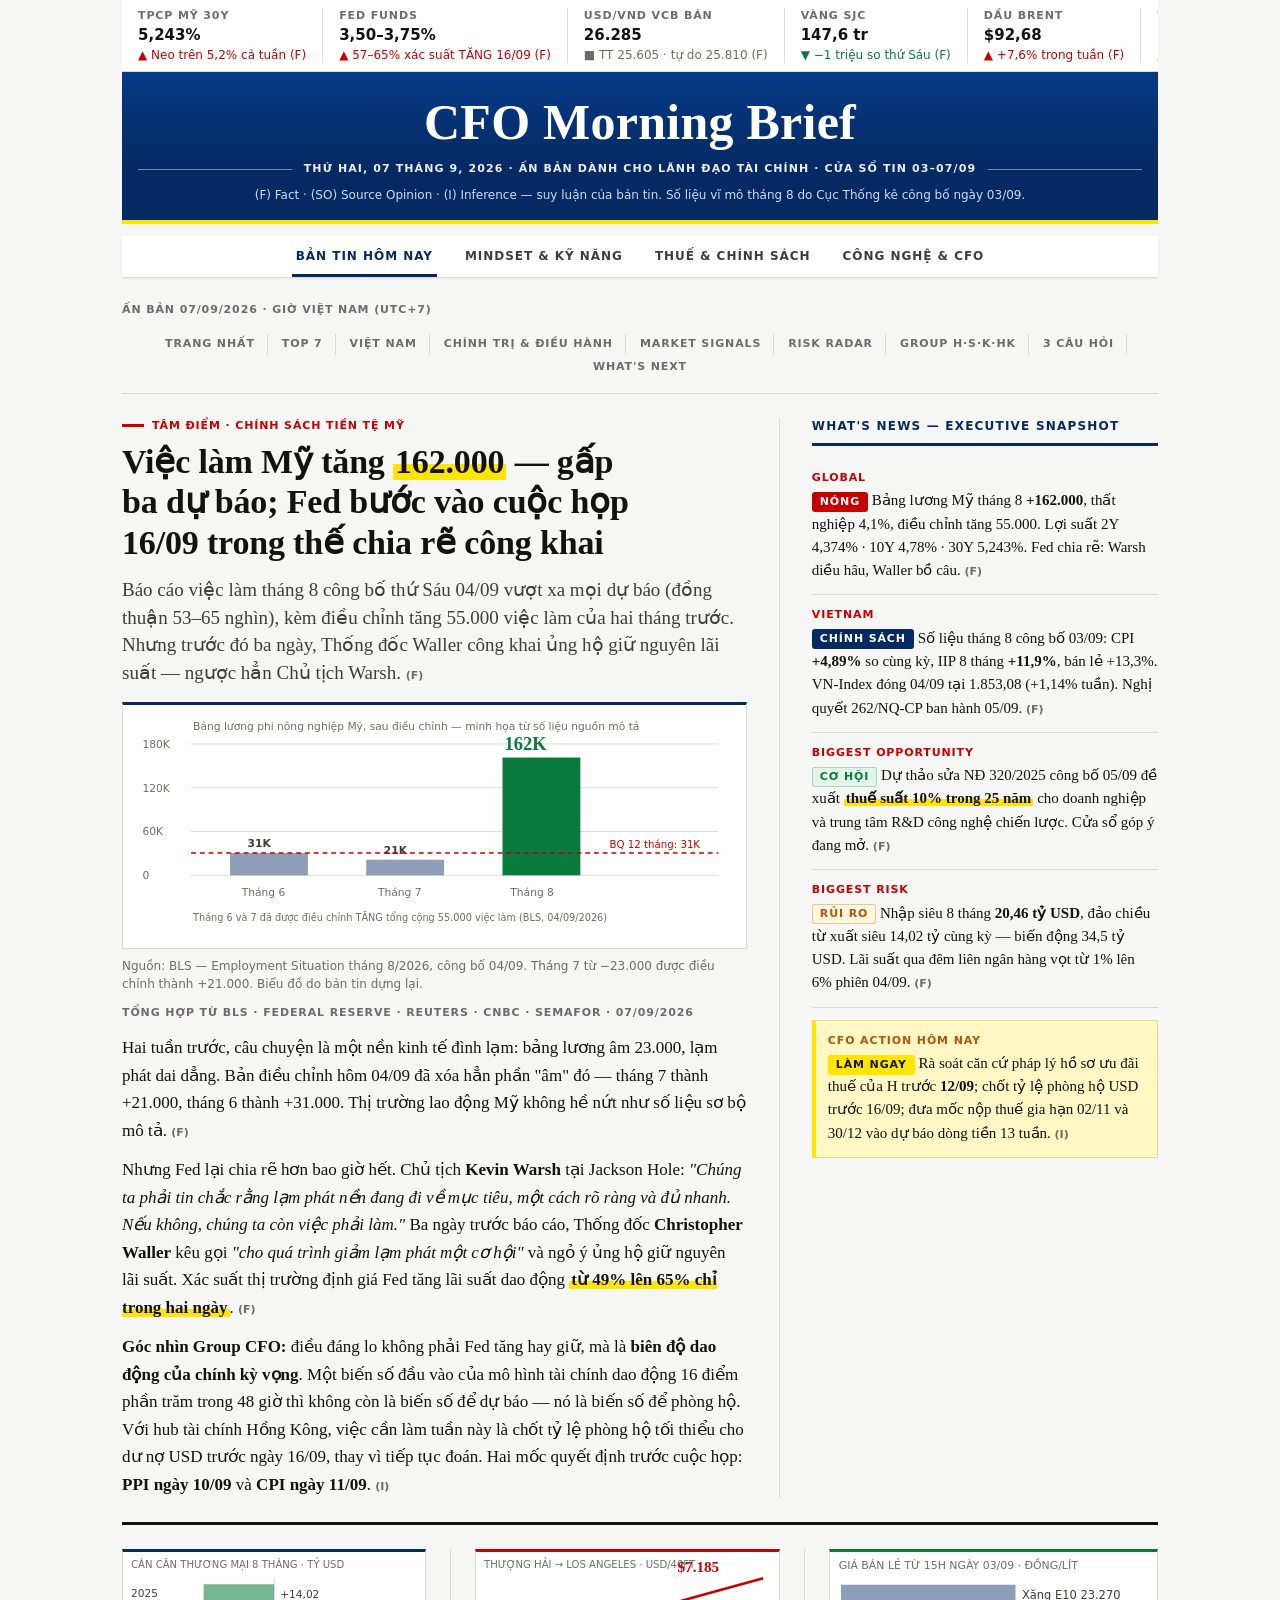
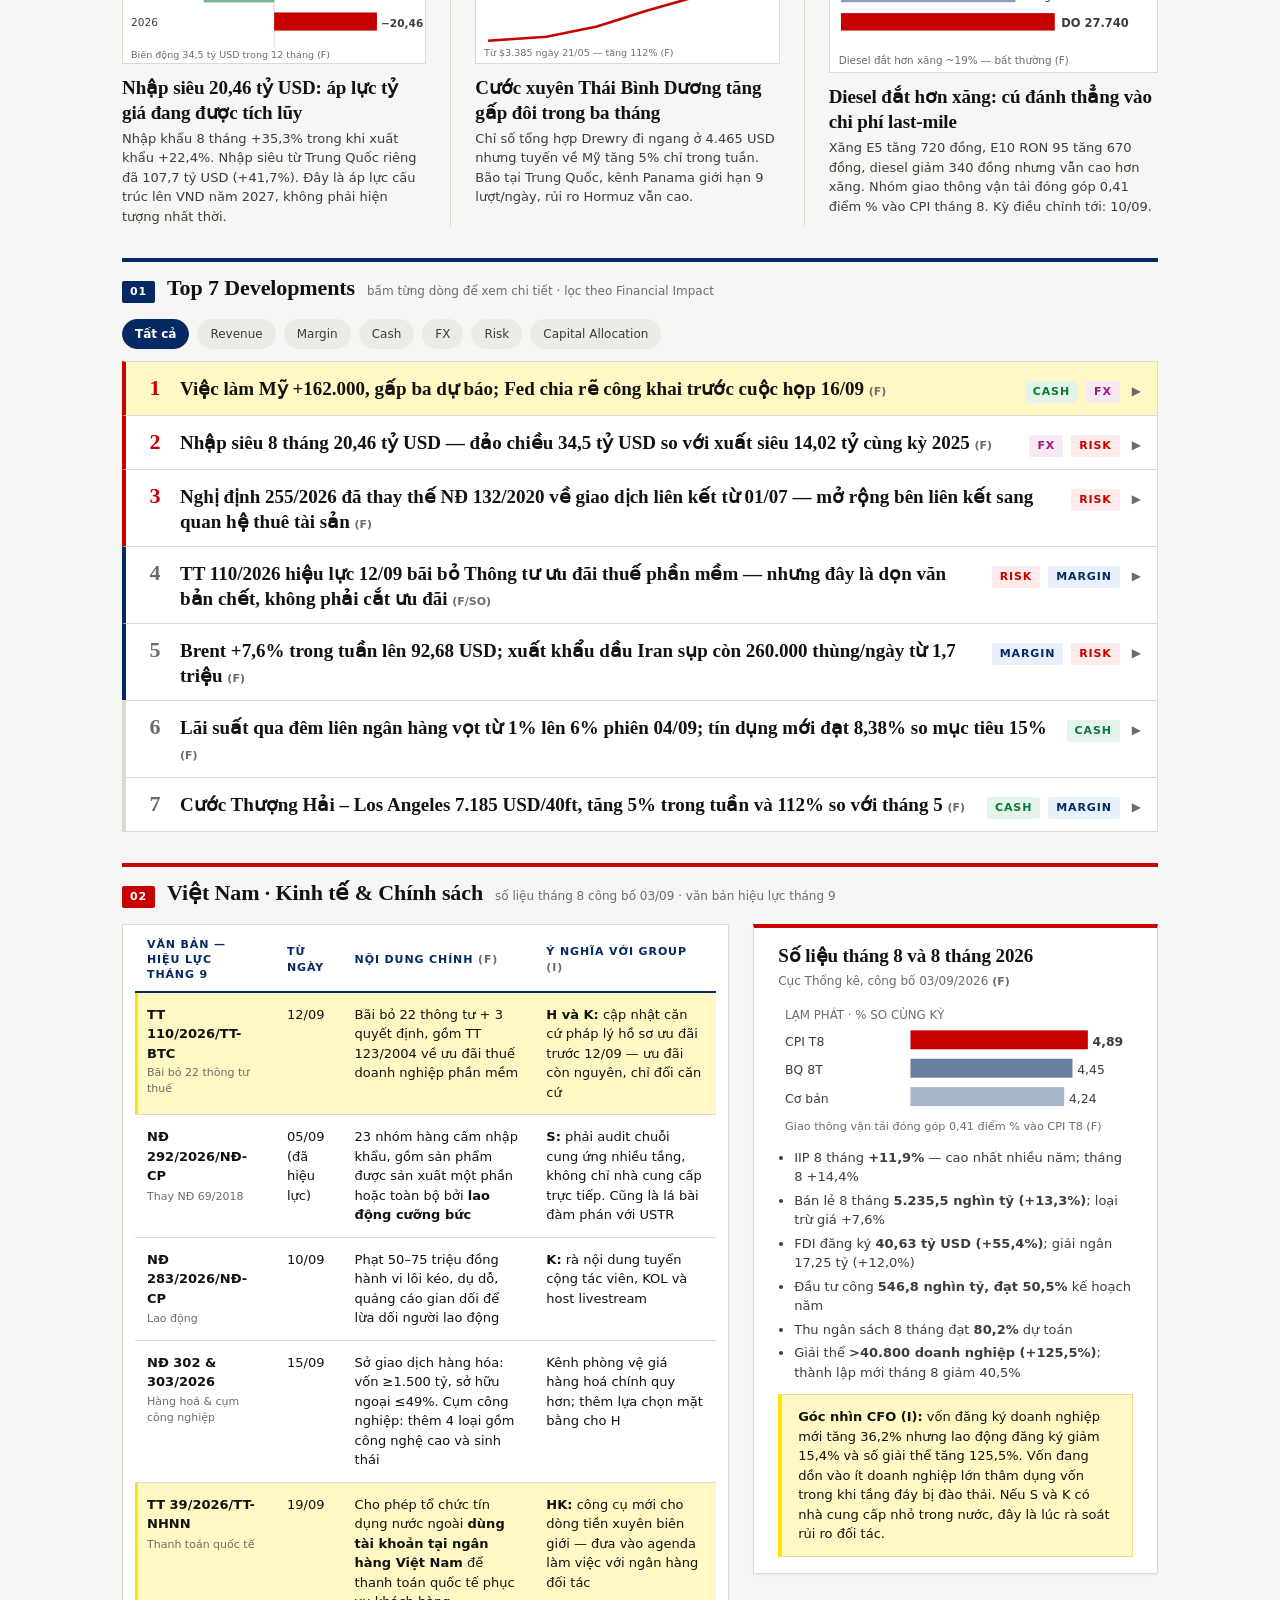
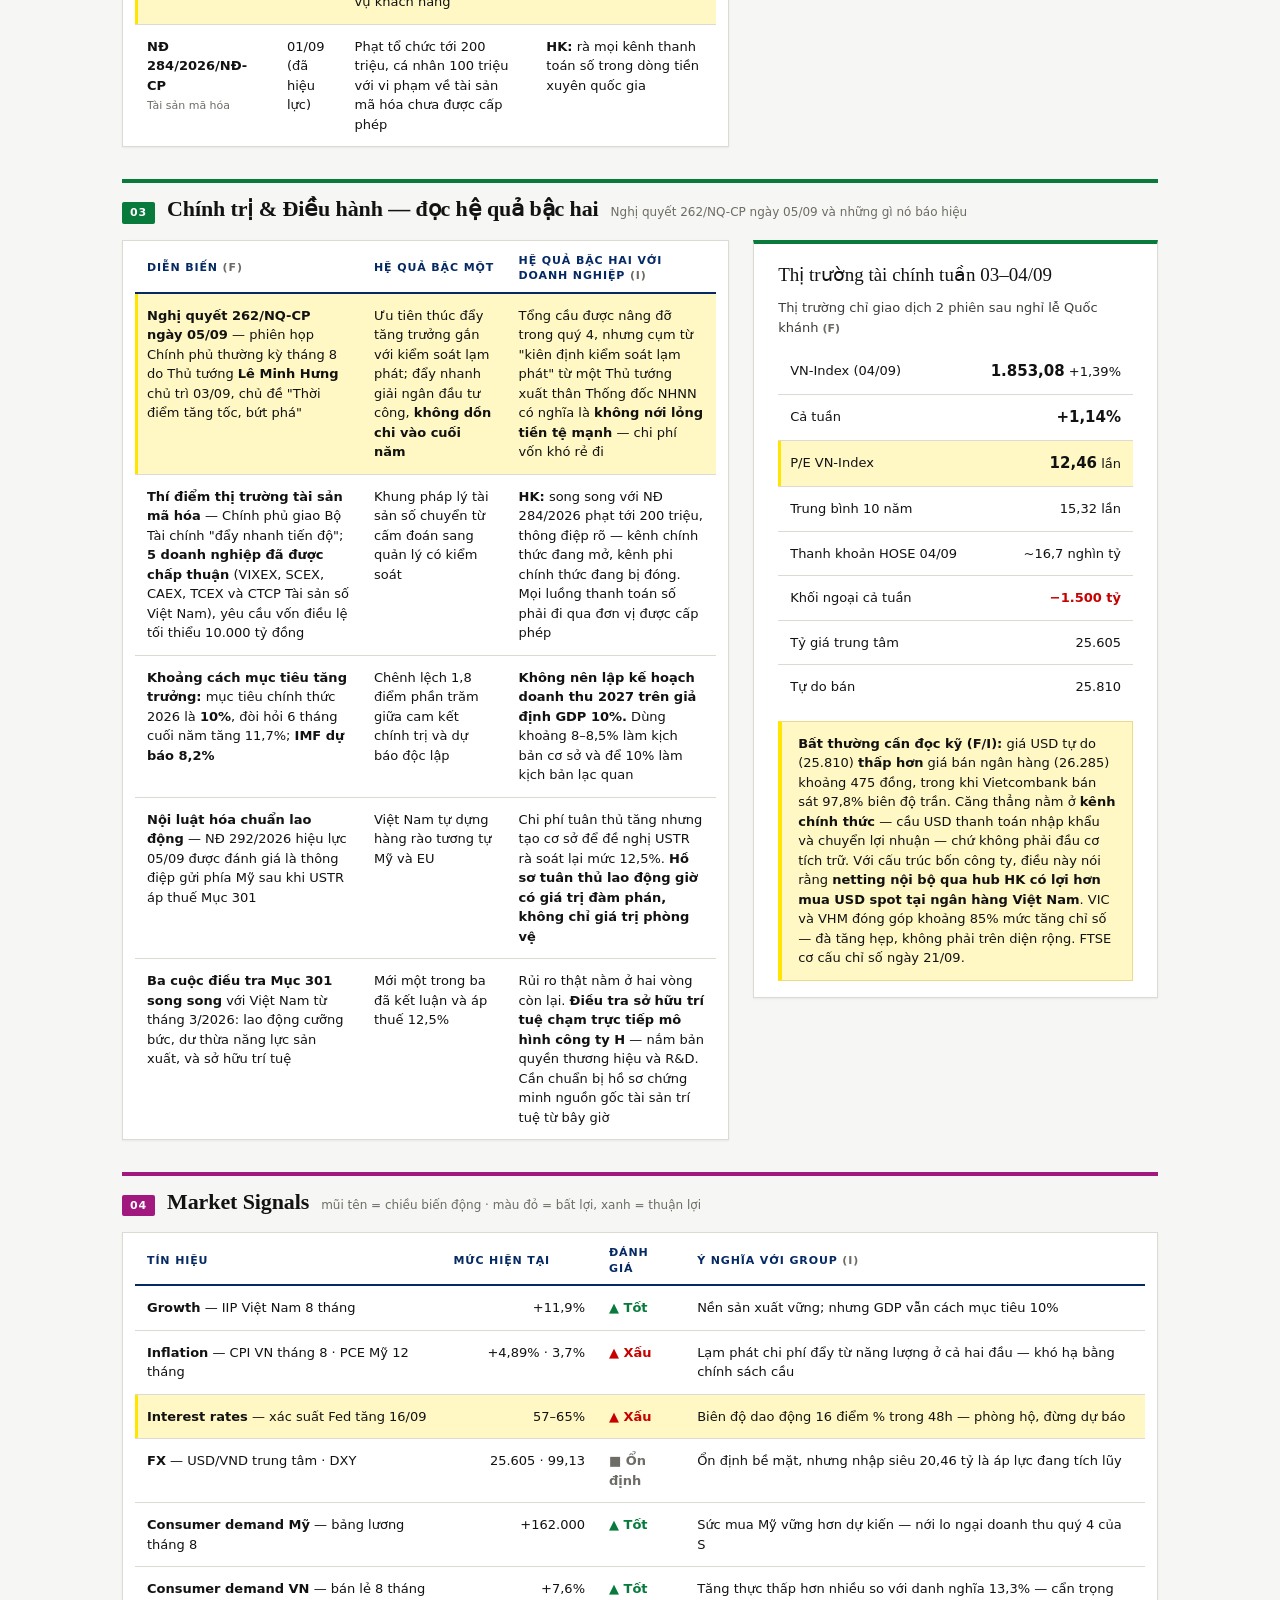
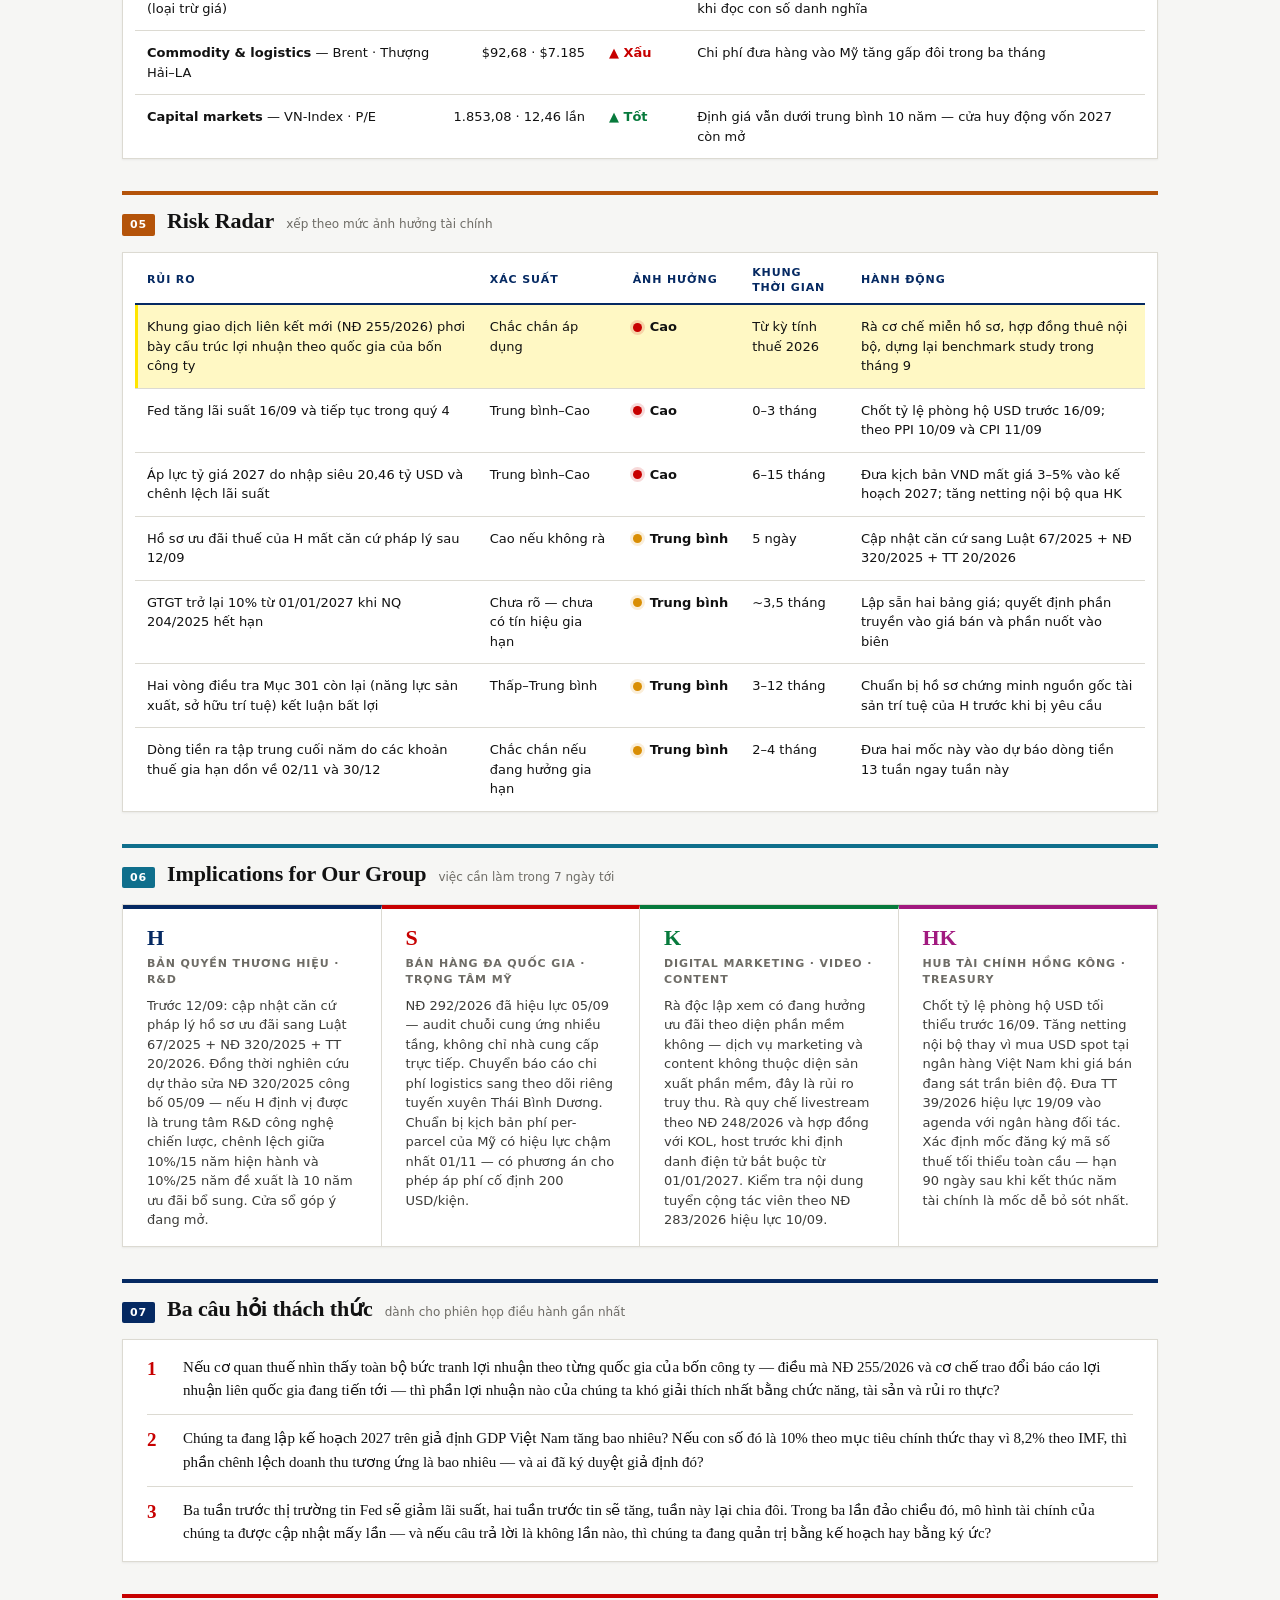
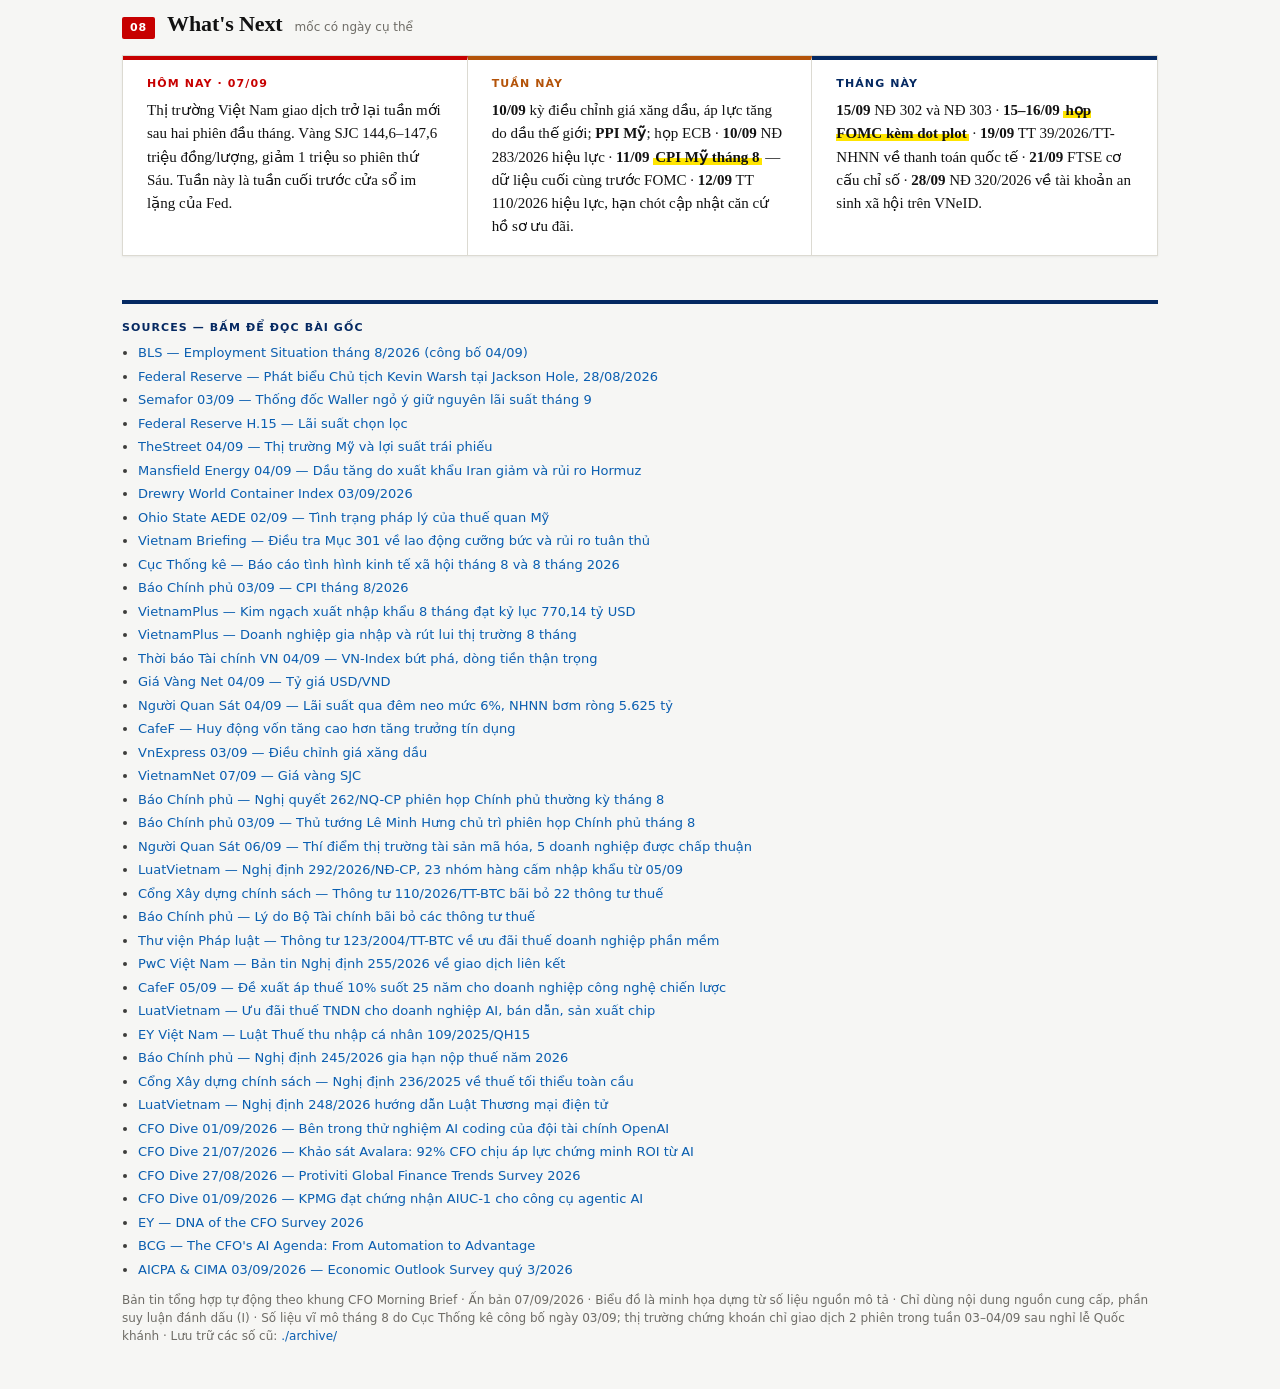
==== commit cb0651e2: "Add files via upload" ====
--- a/index.html
+++ b/index.html
@@ -3,7 +3,7 @@
 <head>
 <meta charset="UTF-8">
 <meta name="viewport" content="width=device-width, initial-scale=1.0">
-<title>CFO Morning Brief – 31/08/2026</title>
+<title>CFO Morning Brief – 07/09/2026</title>
 <style>
   /* ============================================================
      HỆ THỐNG CHỮ + MÀU — CFO Morning Brief
@@ -427,41 +427,41 @@
     .reveal { opacity: 1; transform: none; }
   }
 </style>
+</head>
 <body>
 <div class="wrap">
 
-<!-- Market data strip -->
 <div class="ticker">
-  <div class="ti"><div class="tk">Fed · 15–16/09</div><div class="tv">57,5%</div><div class="td bad">▲ Xác suất tăng ≥25bp (F)</div></div>
-  <div class="ti"><div class="tk">DXY</div><div class="tv">99,6</div><div class="td bad">▲ Kỳ vọng Fed (F)</div></div>
-  <div class="ti"><div class="tk">USD/VND TT</div><div class="tv">25.610</div><div class="td flat">■ TD 25.930–980 (F)</div></div>
-  <div class="ti"><div class="tk">Vàng SJC</div><div class="tv">148,7 tr</div><div class="td bad">▲ Chênh TG 7,7 tr (F)</div></div>
-  <div class="ti"><div class="tk">Dầu WTI</div><div class="tv">&gt;$85</div><div class="td bad">▲ Eo Hormuz (F)</div></div>
-  <div class="ti"><div class="tk">VN-Index</div><div class="tv">1.832,12</div><div class="td good">▼ +3,62% tuần (F)</div></div>
+  <div class="ti"><div class="tk">TPCP Mỹ 30Y</div><div class="tv">5,243%</div><div class="td bad">▲ Neo trên 5,2% cả tuần (F)</div></div>
+  <div class="ti"><div class="tk">Fed Funds</div><div class="tv">3,50–3,75%</div><div class="td bad">▲ 57–65% xác suất TĂNG 16/09 (F)</div></div>
+  <div class="ti"><div class="tk">USD/VND VCB bán</div><div class="tv">26.285</div><div class="td flat">■ TT 25.605 · tự do 25.810 (F)</div></div>
+  <div class="ti"><div class="tk">Vàng SJC</div><div class="tv">147,6 tr</div><div class="td good">▼ −1 triệu so thứ Sáu (F)</div></div>
+  <div class="ti"><div class="tk">Dầu Brent</div><div class="tv">$92,68</div><div class="td bad">▲ +7,6% trong tuần (F)</div></div>
+  <div class="ti"><div class="tk">VN-Index</div><div class="tv">1.853,08</div><div class="td good">▲ +1,14% tuần 03–04/09 (F)</div></div>
 </div>
 
-<div class="masthead">
+<header class="masthead">
   <h1>CFO Morning Brief</h1>
-  <div class="dateline">Thứ hai, 31 tháng 8, 2026 · Ấn bản dành cho lãnh đạo tài chính · Nguồn 24h: Vietstock · CafeF · Báo Chính phủ · Thời báo Tài chính</div>
-  <div class="legend">(F) Fact · (SO) Source Opinion · (I) Inference — suy luận của bản tin, không phải phát ngôn của nguồn.</div>
-</div>
-
-<div class="tabbar" id="tabbar">
+  <div class="dateline">Thứ Hai, 07 tháng 9, 2026 · Ấn bản dành cho lãnh đạo tài chính · Cửa sổ tin 03–07/09</div>
+  <div class="legend">(F) Fact · (SO) Source Opinion · (I) Inference — suy luận của bản tin. Số liệu vĩ mô tháng 8 do Cục Thống kê công bố ngày 03/09.</div>
+</header>
+
+<nav class="tabbar" id="tabbar">
   <button class="active" data-tab="tab-brief">Bản tin hôm nay</button>
   <button data-tab="tab-mindset">Mindset &amp; Kỹ năng</button>
   <button data-tab="tab-tax">Thuế &amp; Chính sách</button>
   <button data-tab="tab-tech">Công nghệ &amp; CFO</button>
-</div>
-
-<!-- ============================= TAB 1 ============================= -->
+</nav>
+
+<!-- ============================ TAB 1 ============================ -->
 <div class="tabpanel active" id="tab-brief">
-  <div class="stamp">Ấn bản 31/08/2026 · cửa sổ tin 24h tính đến sáng 31/08 (giờ VN)</div>
+  <div class="stamp">Ấn bản 07/09/2026 · giờ Việt Nam (UTC+7)</div>
 
   <nav class="toc">
     <a href="#front">Trang nhất</a>
     <a href="#top7">Top 7</a>
     <a href="#vietnam">Việt Nam</a>
-    <a href="#chinhtri">Chính trị &amp; điều hành</a>
+    <a href="#chinhtri">Chính trị &amp; Điều hành</a>
     <a href="#signals">Market Signals</a>
     <a href="#risk">Risk Radar</a>
     <a href="#group">Group H·S·K·HK</a>
@@ -471,89 +471,92 @@
 
   <div class="front" id="front">
     <div class="lead">
-      <div class="kicker">Tâm điểm · Chính sách tiền tệ toàn cầu</div>
-      <h2 class="head">Thị trường đã lật kèo: xác suất Fed <span class="hl">tăng</span> lãi suất tháng 9 lên 57,5%</h2>
-      <div class="deck">Chủ tịch Fed Kevin Warsh giữ lập trường thận trọng tại Jackson Hole — ngân hàng trung ương cần tin chắc lạm phát lõi "thực sự trở về mục tiêu đủ nhanh". ECB cũng phát tín hiệu có thể tăng 25 điểm cơ bản trong tháng 9. <span class="facttag">(F)</span></div>
+      <div class="kicker">Tâm điểm · Chính sách tiền tệ Mỹ</div>
+      <h2 class="head">Việc làm Mỹ tăng <span class="hl">162.000</span> — gấp ba dự báo; Fed bước vào cuộc họp 16/09 trong thế chia rẽ công khai</h2>
+      <div class="deck">Báo cáo việc làm tháng 8 công bố thứ Sáu 04/09 vượt xa mọi dự báo (đồng thuận 53–65 nghìn), kèm điều chỉnh tăng 55.000 việc làm của hai tháng trước. Nhưng trước đó ba ngày, Thống đốc Waller công khai ủng hộ giữ nguyên lãi suất — ngược hẳn Chủ tịch Warsh. <span class="facttag">(F)</span></div>
       <figure class="figure">
-        <svg viewBox="0 0 640 250" role="img" aria-label="Xác suất thị trường định giá Fed tăng ít nhất 25 điểm cơ bản tại cuộc họp 15-16 tháng 9 năm 2026 là 57,5 phần trăm">
-          <text x="16" y="24" font-family="system-ui" font-size="11" fill="#6e6c66">CME FEDWATCH — KỲ VỌNG CHO CUỘC HỌP FOMC 15–16/09/2026</text>
-          <g font-family="system-ui" font-size="12" fill="#3d3d3a">
-            <text x="16" y="72">Tăng ≥ 25bp</text>
-            <text x="16" y="132">Giữ nguyên</text>
+        <svg viewBox="0 0 640 250" role="img" aria-label="Bảng lương phi nông nghiệp Mỹ: tháng 6 tăng 31 nghìn, tháng 7 tăng 21 nghìn, tháng 8 tăng 162 nghìn, so với bình quân 12 tháng là 31 nghìn">
+          <rect width="640" height="250" fill="none"/>
+          <g stroke="#dcdad2" stroke-width="1">
+            <line x1="70" y1="40" x2="612" y2="40"/><line x1="70" y1="85" x2="612" y2="85"/>
+            <line x1="70" y1="130" x2="612" y2="130"/><line x1="70" y1="175" x2="612" y2="175"/>
           </g>
-          <rect x="140" y="54" width="322" height="26" fill="#c70000"/>
-          <text x="472" y="73" font-family="system-ui" font-size="14" font-weight="bold" fill="#c70000">57,5%</text>
-          <rect x="140" y="114" width="238" height="26" fill="#dcdad2"/>
-          <text x="388" y="133" font-family="system-ui" font-size="14" font-weight="bold" fill="#6e6c66">42,5%</text>
-          <line x1="140" y1="44" x2="140" y2="152" stroke="#dcdad2" stroke-width="1"/>
-          <line x1="16" y1="176" x2="624" y2="176" stroke="#dcdad2" stroke-width="1"/>
           <g font-family="system-ui" font-size="11" fill="#6e6c66">
-            <text x="16" y="198">Bối cảnh cùng chiều: DXY giữ quanh 99,6 · ECB có thể tăng 25bp tháng 9 ·</text>
-            <text x="16" y="216">dầu WTI vượt 85 USD/thùng sau diễn biến quân sự gần eo Hormuz.</text>
-            <text x="16" y="240">Minh họa dựng từ số liệu nguồn mô tả — Thời báo Tài chính Việt Nam 31/08.</text>
+            <text x="20" y="44">180K</text><text x="20" y="89">120K</text><text x="20" y="134">60K</text><text x="20" y="179">0</text>
           </g>
+          <rect x="110" y="152" width="80" height="23" fill="#052962" opacity=".45"/>
+          <rect x="250" y="159" width="80" height="16" fill="#052962" opacity=".45"/>
+          <rect x="390" y="54" width="80" height="121" fill="#077a3c"/>
+          <g font-family="system-ui" font-size="11" fill="#3d3d3a" font-weight="bold">
+            <text x="128" y="146">31K</text><text x="268" y="153">21K</text>
+          </g>
+          <text x="392" y="46" font-family="Noto Serif, Cambria, Times New Roman, serif" font-size="19" font-weight="bold" fill="#077a3c">162K</text>
+          <g font-family="system-ui" font-size="11" fill="#6e6c66">
+            <text x="122" y="196">Tháng 6</text><text x="262" y="196">Tháng 7</text><text x="398" y="196">Tháng 8</text>
+          </g>
+          <line x1="70" y1="152" x2="612" y2="152" stroke="#c70000" stroke-width="1.5" stroke-dasharray="5 4"/>
+          <text x="500" y="147" font-family="system-ui" font-size="10.5" fill="#c70000">BQ 12 tháng: 31K</text>
+          <text x="72" y="26" font-family="system-ui" font-size="11" fill="#6e6c66">Bảng lương phi nông nghiệp Mỹ, sau điều chỉnh — minh họa từ số liệu nguồn mô tả</text>
+          <text x="72" y="222" font-family="system-ui" font-size="10" fill="#6e6c66">Tháng 6 và 7 đã được điều chỉnh TĂNG tổng cộng 55.000 việc làm (BLS, 04/09/2026)</text>
         </svg>
-        <figcaption>Sáu tháng trước thị trường còn tranh luận Fed cắt bao nhiêu lần. Nay câu hỏi đã đổi chiều hoàn toàn. Minh họa: dữ liệu CME FedWatch theo mô tả nguồn.</figcaption>
+        <figcaption>Nguồn: BLS — Employment Situation tháng 8/2026, công bố 04/09. Tháng 7 từ −23.000 được điều chỉnh thành +21.000. Biểu đồ do bản tin dựng lại.</figcaption>
       </figure>
-      <div class="byline">Tổng hợp từ Thời báo Tài chính Việt Nam · Thanh Niên · Vietstock · 31/08/2026</div>
-      <p class="body">Điều đáng chú ý không phải con số 57,5% mà là <strong>hướng của rủi ro</strong>. Một chu kỳ mà thị trường mặc định "lãi suất chỉ có thể đi xuống" vừa bị đảo chiều: giá năng lượng tăng trở lại sau các diễn biến quân sự gần eo Hormuz, đẩy chi phí năng lượng toàn cầu thêm khoảng <span class="hl">330 tỷ USD</span>, trong khi lạm phát lõi Mỹ chưa về mục tiêu đủ nhanh. <span class="facttag">(F/SO)</span></p>
-      <p class="body"><strong>Góc nhìn Group CFO:</strong> mọi giả định trong kế hoạch tài chính 2026–2027 được xây trên nền "lãi suất USD giảm dần" cần được kiểm tra lại ngay trong tuần này. Với cấu trúc bốn công ty vận hành quanh hub tài chính Hồng Kông — nơi lãi suất neo theo USD — kịch bản Fed tăng thêm 25–50bp làm tăng đồng thời chi phí vốn, chi phí phòng vệ tỷ giá và chi phí cơ hội của tiền mặt để nhàn rỗi. Việc cần làm không phải dự đoán Fed, mà là <span class="hl">định lượng thiệt hại nếu mình đoán sai</span>. <span class="facttag">(I)</span></p>
+      <div class="byline">Tổng hợp từ BLS · Federal Reserve · Reuters · CNBC · Semafor · 07/09/2026</div>
+      <p class="body">Hai tuần trước, câu chuyện là một nền kinh tế đình lạm: bảng lương âm 23.000, lạm phát dai dẳng. Bản điều chỉnh hôm 04/09 đã xóa hẳn phần "âm" đó — tháng 7 thành +21.000, tháng 6 thành +31.000. Thị trường lao động Mỹ không hề nứt như số liệu sơ bộ mô tả. <span class="facttag">(F)</span></p>
+      <p class="body">Nhưng Fed lại chia rẽ hơn bao giờ hết. Chủ tịch <b>Kevin Warsh</b> tại Jackson Hole: <i>"Chúng ta phải tin chắc rằng lạm phát nền đang đi về mục tiêu, một cách rõ ràng và đủ nhanh. Nếu không, chúng ta còn việc phải làm."</i> Ba ngày trước báo cáo, Thống đốc <b>Christopher Waller</b> kêu gọi <i>"cho quá trình giảm lạm phát một cơ hội"</i> và ngỏ ý ủng hộ giữ nguyên lãi suất. Xác suất thị trường định giá Fed tăng lãi suất dao động <span class="hl">từ 49% lên 65% chỉ trong hai ngày</span>. <span class="facttag">(F)</span></p>
+      <p class="body"><strong>Góc nhìn Group CFO:</strong> điều đáng lo không phải Fed tăng hay giữ, mà là <b>biên độ dao động của chính kỳ vọng</b>. Một biến số đầu vào của mô hình tài chính dao động 16 điểm phần trăm trong 48 giờ thì không còn là biến số để dự báo — nó là biến số để phòng hộ. Với hub tài chính Hồng Kông, việc cần làm tuần này là chốt tỷ lệ phòng hộ tối thiểu cho dư nợ USD trước ngày 16/09, thay vì tiếp tục đoán. Hai mốc quyết định trước cuộc họp: <b>PPI ngày 10/09</b> và <b>CPI ngày 11/09</b>. <span class="facttag">(I)</span></p>
     </div>
 
     <aside class="rail">
       <h3 class="railhead">What's News — Executive Snapshot</h3>
-      <div class="wn"><span class="wl">Global</span><span class="badge crit">Nóng</span> Fed nghiêng về khả năng tăng lãi suất tháng 9 (57,5%); ECB phát tín hiệu tương tự; dầu WTI vượt $85 sau căng thẳng eo Hormuz. <span class="facttag">(F)</span></div>
-      <div class="wn"><span class="wl">Vietnam</span><span class="badge new">Chính sách</span> VN-Index vượt 1.800, đóng tuần 1.832,12 (+3,62%), khối ngoại mua ròng hơn 1.000 tỷ. Tháng 9 có 7 văn bản mới hiệu lực, trong đó Thông tư 110 bãi bỏ ưu đãi thuế doanh nghiệp phần mềm. <span class="facttag">(F)</span></div>
-      <div class="wn"><span class="wl">Biggest Opportunity</span><span class="badge ok">Cơ hội</span> Xuất khẩu điện tử – máy tính nửa đầu tháng 8 tăng 11,79%, nhóm này được miễn thuế 301 của Mỹ; nhập siêu thu hẹp còn 1,5 tỷ USD. <span class="facttag">(F)</span></div>
-      <div class="wn"><span class="wl">Biggest Risk</span><span class="badge watch">Rủi ro</span> Mục tiêu tăng trưởng nửa cuối năm 11,9% đòi hỏi bơm tín dụng và đầu tư công mạnh — cộng hưởng với Fed tăng lãi suất sẽ dồn áp lực lên tỷ giá cuối quý 4. <span class="facttag">(I)</span></div>
-      <div class="wn action"><span class="wl">CFO Action hôm nay</span><span class="badge mark">Làm ngay</span> Chạy lại kịch bản lãi suất +50bp cho toàn bộ dư nợ USD và lịch điều chuyển tiền HK→VN trước kỳ nghỉ lễ 02/09. <span class="facttag">(I)</span></div>
+      <div class="wn"><span class="wl">Global</span><span class="badge crit">Nóng</span> Bảng lương Mỹ tháng 8 <b>+162.000</b>, thất nghiệp 4,1%, điều chỉnh tăng 55.000. Lợi suất 2Y 4,374% · 10Y 4,78% · 30Y 5,243%. Fed chia rẽ: Warsh diều hâu, Waller bồ câu. <span class="facttag">(F)</span></div>
+      <div class="wn"><span class="wl">Vietnam</span><span class="badge new">Chính sách</span> Số liệu tháng 8 công bố 03/09: CPI <b>+4,89%</b> so cùng kỳ, IIP 8 tháng <b>+11,9%</b>, bán lẻ +13,3%. VN-Index đóng 04/09 tại 1.853,08 (+1,14% tuần). Nghị quyết 262/NQ-CP ban hành 05/09. <span class="facttag">(F)</span></div>
+      <div class="wn"><span class="wl">Biggest Opportunity</span><span class="badge ok">Cơ hội</span> Dự thảo sửa NĐ 320/2025 công bố 05/09 đề xuất <span class="hl">thuế suất 10% trong 25 năm</span> cho doanh nghiệp và trung tâm R&amp;D công nghệ chiến lược. Cửa sổ góp ý đang mở. <span class="facttag">(F)</span></div>
+      <div class="wn"><span class="wl">Biggest Risk</span><span class="badge watch">Rủi ro</span> Nhập siêu 8 tháng <b>20,46 tỷ USD</b>, đảo chiều từ xuất siêu 14,02 tỷ cùng kỳ — biến động 34,5 tỷ USD. Lãi suất qua đêm liên ngân hàng vọt từ 1% lên 6% phiên 04/09. <span class="facttag">(F)</span></div>
+      <div class="wn action"><span class="wl">CFO Action hôm nay</span><span class="badge mark">Làm ngay</span> Rà soát căn cứ pháp lý hồ sơ ưu đãi thuế của H trước <b>12/09</b>; chốt tỷ lệ phòng hộ USD trước 16/09; đưa mốc nộp thuế gia hạn 02/11 và 30/12 vào dự báo dòng tiền 13 tuần. <span class="facttag">(I)</span></div>
     </aside>
   </div>
 
-  <!-- Feature row -->
   <div class="featurerow">
     <div class="feat reveal">
-      <svg viewBox="0 0 300 118" role="img" aria-label="VN-Index tăng 64 điểm trong tuần lên 1832,12 điểm">
-        <g font-family="system-ui" font-size="10" fill="#6e6c66"><text x="8" y="16">VN-INDEX · TUẦN 24–28/08</text></g>
-        <path d="M10,92 L60,84 L110,70 L160,58 L210,40 L260,32 L290,30" fill="none" stroke="#077a3c" stroke-width="2.5"/>
-        <circle cx="290" cy="30" r="4" fill="#077a3c"/>
-        <text x="196" y="22" font-family="system-ui" font-size="14" font-weight="bold" fill="#077a3c">1.832</text>
-        <text x="10" y="110" font-family="system-ui" font-size="9.5" fill="#6e6c66">+64 điểm (+3,62%) · VIC gánh &gt;52 điểm (F)</text>
+      <svg viewBox="0 0 300 110" role="img" aria-label="Cán cân thương mại Việt Nam 8 tháng đảo chiều từ xuất siêu 14,02 tỷ đô la sang nhập siêu 20,46 tỷ đô la">
+        <g font-family="system-ui" font-size="10" fill="#6e6c66"><text x="8" y="16">CÁN CÂN THƯƠNG MẠI 8 THÁNG · TỶ USD</text></g>
+        <line x1="150" y1="26" x2="150" y2="96" stroke="#dcdad2" stroke-width="1"/>
+        <g font-family="system-ui" font-size="10.5" fill="#3d3d3a">
+          <rect x="80" y="32" width="70" height="18" fill="#077a3c" opacity=".55"/><text x="8" y="45">2025</text><text x="156" y="46">+14,02</text>
+          <rect x="150" y="60" width="102" height="18" fill="#c70000"/><text x="8" y="73">2026</text><text x="256" y="74" font-weight="bold">−20,46</text>
+        </g>
+        <text x="8" y="105" font-family="system-ui" font-size="9.5" fill="#6e6c66">Biến động 34,5 tỷ USD trong 12 tháng (F)</text>
       </svg>
-      <h4>Vượt 1.800: đà tăng đến từ một cổ phiếu, không phải cả thị trường</h4>
-      <p>VIC đóng góp hơn 52 trong tổng 64 điểm tăng. Bề rộng thị trường mỏng hơn con số chỉ số gợi ý — thận trọng khi đọc VN-Index như thước đo sức khỏe doanh nghiệp.</p>
+      <h4>Nhập siêu 20,46 tỷ USD: áp lực tỷ giá đang được tích lũy</h4>
+      <p>Nhập khẩu 8 tháng +35,3% trong khi xuất khẩu +22,4%. Nhập siêu từ Trung Quốc riêng đã 107,7 tỷ USD (+41,7%). Đây là áp lực cấu trúc lên VND năm 2027, không phải hiện tượng nhất thời.</p>
     </div>
     <div class="feat reveal">
-      <svg viewBox="0 0 300 118" role="img" aria-label="Xuất khẩu 25,41 tỷ USD và nhập khẩu 26,91 tỷ USD nửa đầu tháng 8 năm 2026">
-        <g font-family="system-ui" font-size="10" fill="#6e6c66"><text x="8" y="16">XNK · NỬA ĐẦU THÁNG 8 · TỶ USD</text></g>
+      <svg viewBox="0 0 300 110" role="img" aria-label="Cước container Thượng Hải đi Los Angeles tăng từ 3.385 đô la tháng 5 lên 7.185 đô la ngày 3 tháng 9">
+        <g font-family="system-ui" font-size="10" fill="#6e6c66"><text x="8" y="16">THƯỢNG HẢI → LOS ANGELES · USD/40FT</text></g>
+        <path d="M12,88 L70,84 L120,74 L170,58 L220,44 L285,26" fill="none" stroke="#c70000" stroke-width="2.5"/>
+        <text x="200" y="20" font-family="Noto Serif, Cambria, Times New Roman, serif" font-size="15" font-weight="bold" fill="#c70000">$7.185</text>
+        <text x="8" y="103" font-family="system-ui" font-size="9.5" fill="#6e6c66">Từ $3.385 ngày 21/05 — tăng 112% (F)</text>
+      </svg>
+      <h4>Cước xuyên Thái Bình Dương tăng gấp đôi trong ba tháng</h4>
+      <p>Chỉ số tổng hợp Drewry đi ngang ở 4.465 USD nhưng tuyến về Mỹ tăng 5% chỉ trong tuần. Bão tại Trung Quốc, kênh Panama giới hạn 9 lượt/ngày, rủi ro Hormuz vẫn cao.</p>
+    </div>
+    <div class="feat reveal">
+      <svg viewBox="0 0 300 110" role="img" aria-label="Giá dầu diesel 27.740 đồng một lít cao hơn giá xăng E10 RON 95 là 23.270 đồng một lít">
+        <g font-family="system-ui" font-size="10" fill="#6e6c66"><text x="8" y="16">GIÁ BÁN LẺ TỪ 15H NGÀY 03/09 · ĐỒNG/LÍT</text></g>
         <g font-family="system-ui" font-size="10.5" fill="#3d3d3a">
-          <rect x="10" y="30" width="200" height="16" fill="#052962"/><text x="216" y="43">XK 25,41</text>
-          <rect x="10" y="56" width="212" height="16" fill="#0f6f8c"/><text x="228" y="69">NK 26,91</text>
+          <rect x="10" y="30" width="160" height="16" fill="#052962" opacity=".45"/><text x="176" y="43">Xăng E10 23.270</text>
+          <rect x="10" y="56" width="196" height="16" fill="#c70000"/><text x="212" y="69" font-weight="bold">DO 27.740</text>
         </g>
-        <text x="10" y="94" font-family="system-ui" font-size="9.5" fill="#6e6c66">Nhập siêu 1,5 tỷ — bằng nửa nửa đầu T7 (F)</text>
-        <text x="10" y="110" font-family="system-ui" font-size="9.5" fill="#6e6c66">Máy tính – điện tử +11,79%; viễn thông +22% (F)</text>
+        <text x="8" y="103" font-family="system-ui" font-size="9.5" fill="#6e6c66">Diesel đắt hơn xăng ~19% — bất thường (F)</text>
       </svg>
-      <h4>Điện tử kéo xuất khẩu, và đó cũng là nhóm Mỹ miễn thuế</h4>
-      <p>Nhóm điện tử – máy móc – linh kiện chiếm khoảng 55% xuất khẩu sang Mỹ nửa đầu 2026 và nằm ngoài diện thuế 12,5%. Cơ cấu hàng hóa đang che chắn cho Việt Nam.</p>
-    </div>
-    <div class="feat reveal">
-      <svg viewBox="0 0 300 118" role="img" aria-label="Vàng SJC cao hơn giá thế giới quy đổi khoảng 7,7 triệu đồng mỗi lượng">
-        <g font-family="system-ui" font-size="10" fill="#6e6c66"><text x="8" y="16">VÀNG · CHÊNH LỆCH TRONG – NGOÀI</text></g>
-        <g font-family="system-ui" font-size="10.5" fill="#3d3d3a">
-          <rect x="10" y="30" width="230" height="16" fill="#b45309"/><text x="10" y="60">SJC bán 148,7 tr/lượng</text>
-          <rect x="10" y="70" width="188" height="16" fill="#dcdad2"/><text x="10" y="100">Thế giới quy đổi ≈ 141 tr</text>
-        </g>
-        <text x="248" y="43" font-family="system-ui" font-size="12" font-weight="bold" fill="#b45309">+7,7</text>
-        <text x="10" y="114" font-family="system-ui" font-size="9.5" fill="#6e6c66">Triệu đồng/lượng · giá 31/08 (F)</text>
-      </svg>
-      <h4>Vàng trong nước không còn chạy theo thế giới</h4>
-      <p>Chênh lệch 7,7 triệu đồng/lượng là mức phí mà thị trường nội địa đang trả cho tình trạng thiếu liên thông. Với doanh nghiệp, đây là chỉ báo tâm lý phòng thủ của dòng tiền dân cư.</p>
+      <h4>Diesel đắt hơn xăng: cú đánh thẳng vào chi phí last-mile</h4>
+      <p>Xăng E5 tăng 720 đồng, E10 RON 95 tăng 670 đồng, diesel giảm 340 đồng nhưng vẫn cao hơn xăng. Nhóm giao thông vận tải đóng góp 0,41 điểm % vào CPI tháng 8. Kỳ điều chỉnh tới: 10/09.</p>
     </div>
   </div>
 
-  <!-- ===== TOP 7 ===== -->
   <section class="sec reveal" id="top7">
-    <div class="sechead"><span class="secno">02</span><h2>Top 7 Developments</h2><span class="note">bấm từng dòng để xem chi tiết · lọc theo Financial Impact</span></div>
+    <div class="sechead"><span class="secno">01</span><h2>Top 7 Developments</h2><span class="note">bấm từng dòng để xem chi tiết · lọc theo Financial Impact</span></div>
     <div class="chips" id="chips">
       <span class="chip active" data-f="all">Tất cả</span>
       <span class="chip" data-f="Revenue">Revenue</span>
@@ -564,463 +567,527 @@
       <span class="chip" data-f="CapAlloc">Capital Allocation</span>
     </div>
 
-    <div class="dev key" data-p="1" data-f="Cash FX Risk">
-      <div class="dev-head"><div class="pri">1</div><div class="t">Thị trường định giá 57,5% khả năng Fed TĂNG lãi suất tại cuộc họp 15–16/09 <span class="facttag">(F)</span></div><div class="tags"><span class="tag cash">Cash</span><span class="tag fx">FX</span></div><span class="arrow">▶</span></div>
+    <div class="dev key" data-p="1" data-f="Cash FX CapAlloc">
+      <div class="dev-head"><div class="pri">1</div><div class="t">Việc làm Mỹ +162.000, gấp ba dự báo; Fed chia rẽ công khai trước cuộc họp 16/09 <span class="facttag">(F)</span></div><div class="tags"><span class="tag cash">Cash</span><span class="tag fx">FX</span></div><span class="arrow">▶</span></div>
       <div class="dev-body">
         <dl>
-          <dt>Why it matters</dt><dd>Đảo chiều hoàn toàn giả định nền của mọi mô hình tài chính lập từ đầu năm. Chi phí vốn USD, chi phí hedging và chi phí cơ hội của tiền mặt cùng tăng một lúc.</dd>
-          <dt>Chi tiết</dt><dd>Chủ tịch Fed Kevin Warsh phát biểu tại Jackson Hole rằng cần tin chắc lạm phát lõi trở về mục tiêu đủ nhanh; CME FedWatch cho thấy ~57,5% xác suất tăng ít nhất 25bp. ECB cũng phát tín hiệu tăng 25bp trong tháng 9. DXY giữ quanh 99,6. <span class="facttag">(F)</span></dd>
-          <dt>CFO Action</dt><dd>Chạy stress test +50bp trên toàn bộ dư nợ thả nổi của hub HK; xác định điểm mà chi phí lãi vay ăn hết phần lợi nhuận tăng thêm từ doanh thu USD.</dd>
-          <dt>Nguồn</dt><dd><span class="srcname">Thời báo Tài chính Việt Nam · 31/08/2026</span></dd>
+          <dt>Why it matters</dt><dd>Kỳ vọng lãi suất — biến số đầu vào lớn nhất của mọi mô hình tài chính — dao động 16 điểm phần trăm trong 48 giờ. Đây là môi trường để phòng hộ, không phải để dự báo.</dd>
+          <dt>Chi tiết</dt><dd>Thất nghiệp 4,1% không đổi; thu nhập bình quân giờ 37,75 USD (+0,3% tháng, +3,1% năm); tỷ lệ tham gia lực lượng lao động 61,6%. Tháng 6 và 7 điều chỉnh tăng tổng 55.000. Xác suất tăng lãi suất: 66% (31/08) → 49,4% (03/09, sau Waller) → 57–65% (04/09, sau báo cáo).</dd>
+          <dt>CFO Action</dt><dd>Chốt tỷ lệ phòng hộ tối thiểu cho dư nợ USD trước 16/09 thay vì chờ kết quả họp. Đặt hai mốc quan sát bắt buộc: PPI 10/09 và CPI 11/09.</dd>
+          <dt>Nguồn</dt><dd><a href="https://www.bls.gov/news.release/archives/empsit_09042026.htm" target="_blank" rel="noopener">BLS — Employment Situation tháng 8/2026</a> · <a href="https://www.federalreserve.gov/newsevents/speech/warsh20260828a.htm" target="_blank" rel="noopener">Fed — Phát biểu Kevin Warsh 28/08</a> · <a href="https://www.semafor.com/article/09/03/2026/us-fed-governor-waller-floats-september-rate-hold" target="_blank" rel="noopener">Semafor 03/09 — Waller</a></dd>
         </dl>
       </div>
     </div>
 
-    <div class="dev" data-p="2" data-f="Margin Risk">
-      <div class="dev-head"><div class="pri">2</div><div class="t">Dầu WTI vượt 85 USD/thùng; chi phí năng lượng toàn cầu tăng thêm 330 tỷ USD <span class="facttag">(F)</span></div><div class="tags"><span class="tag rev">Margin</span><span class="tag risk">Risk</span></div><span class="arrow">▶</span></div>
+    <div class="dev" data-p="2" data-f="FX Risk">
+      <div class="dev-head"><div class="pri">2</div><div class="t">Nhập siêu 8 tháng 20,46 tỷ USD — đảo chiều 34,5 tỷ USD so với xuất siêu 14,02 tỷ cùng kỳ 2025 <span class="facttag">(F)</span></div><div class="tags"><span class="tag fx">FX</span><span class="tag risk">Risk</span></div><span class="arrow">▶</span></div>
       <div class="dev-body">
         <dl>
-          <dt>Why it matters</dt><dd>Cước vận chuyển và phụ phí nhiên liệu là khoản chi phí biến đổi lớn nhất của mô hình bán hàng xuyên biên giới — nó bào mòn margin trước cả khi doanh thu kịp phản ứng.</dd>
-          <dt>Chi tiết</dt><dd>Giá dầu tăng sau diễn biến quân sự gần eo Hormuz. Vietstock ghi nhận chi phí năng lượng toàn cầu tăng khoảng 330 tỷ USD vì khủng hoảng Trung Đông, đồng thời nhận định giá dầu đang bước vào trạng thái "bình thường mới" ở nền cao. <span class="facttag">(F/SO)</span></dd>
-          <dt>CFO Action</dt><dd>Yêu cầu đối tác logistics báo lại biểu phí có hiệu lực quý 4 trước 15/09; cập nhật đơn giá vận chuyển vào forecast Q4 và giá bán niêm yết tại thị trường Mỹ.</dd>
-          <dt>Nguồn</dt><dd><span class="srcname">Vietstock · 30/08/2026</span></dd>
+          <dt>Why it matters</dt><dd>Đây là chỉ báo dẫn dắt của áp lực tỷ giá. Cán cân thương mại đảo chiều với biên độ này thường hiện ra trên tỷ giá sau 2–4 quý, tức là rơi vào năm 2027 — đúng chu kỳ ngân sách đang lập.</dd>
+          <dt>Chi tiết</dt><dd>Tổng kim ngạch 8 tháng 770,14 tỷ USD (+28,7%) — kỷ lục. Xuất khẩu 374,84 tỷ (+22,4%), nhập khẩu 395,3 tỷ (+35,3%). Mỹ là thị trường xuất khẩu lớn nhất 122 tỷ USD, xuất siêu sang Mỹ 106,6 tỷ. Nhập siêu từ Trung Quốc 107,7 tỷ (+41,7%).</dd>
+          <dt>CFO Action</dt><dd>Đưa kịch bản VND mất giá 3–5% năm 2027 vào mô hình; xác định tỷ lệ doanh thu USD tự nhiên bù trừ được chi phí nhập khẩu trước khi mua công cụ phòng hộ.</dd>
+          <dt>Nguồn</dt><dd><a href="https://www.vietnamplus.vn/tong-kim-ngach-xuat-nhap-khau-hang-hoa-8-thang-lap-ky-luc-dat-77014-ty-usd-post1134077.vnp" target="_blank" rel="noopener">VietnamPlus — Kim ngạch 8 tháng đạt kỷ lục</a> · <a href="https://www.nso.gov.vn/bai-top/2026/09/bao-cao-tinh-hinh-kinh-te-xa-hoi-thang-tam-va-8-thang-nam-2026/" target="_blank" rel="noopener">Cục Thống kê — Báo cáo tháng 8 và 8 tháng 2026</a></dd>
         </dl>
       </div>
     </div>
 
     <div class="dev" data-p="3" data-f="Risk Margin">
-      <div class="dev-head"><div class="pri">3</div><div class="t">Thông tư 110/2026/TT-BTC bãi bỏ 22 thông tư thuế, trong đó có ưu đãi thuế cho doanh nghiệp phần mềm — hiệu lực 12/09 <span class="facttag">(F)</span></div><div class="tags"><span class="tag risk">Risk</span><span class="tag rev">Margin</span></div><span class="arrow">▶</span></div>
+      <div class="dev-head"><div class="pri">3</div><div class="t">Nghị định 255/2026 đã thay thế NĐ 132/2020 về giao dịch liên kết từ 01/07 — mở rộng bên liên kết sang quan hệ thuê tài sản <span class="facttag">(F)</span></div><div class="tags"><span class="tag risk">Risk</span></div><span class="arrow">▶</span></div>
       <div class="dev-body">
         <dl>
-          <dt>Why it matters</dt><dd>Đây là tin có tác động trực tiếp và định lượng được lên công ty H (R&amp;D, bản quyền) và K (sản phẩm số, nội dung) — hai pháp nhân lâu nay dựa vào diện ưu đãi phần mềm.</dd>
-          <dt>Chi tiết</dt><dd>Thông tư 110/2026/TT-BTC hiệu lực 12/09/2026 bãi bỏ 22 thông tư và 3 quyết định trong lĩnh vực thuế, trong đó loại bỏ quy định về ưu đãi thuế doanh nghiệp phần mềm và chính sách hỗ trợ vùng nguyên liệu. <span class="facttag">(F)</span></dd>
-          <dt>CFO Action</dt><dd>Trong tuần này: liệt kê từng khoản ưu đãi H và K đang hưởng, đối chiếu căn cứ pháp lý còn hay mất, và tính lại thuế suất hiệu dụng 2027 theo kịch bản mất ưu đãi hoàn toàn.</dd>
-          <dt>Nguồn</dt><dd><span class="srcname">Báo Chính phủ · 29/08/2026</span></dd>
+          <dt>Why it matters</dt><dd>Đây là rủi ro số một của cấu trúc bốn công ty. Phí bản quyền từ H, phí dịch vụ từ K, hợp đồng và điều phối dòng tiền qua HK — toàn bộ là giao dịch liên kết xuyên biên giới, và khung pháp lý vừa được thay mới toàn bộ.</dd>
+          <dt>Chi tiết</dt><dd>NĐ 255/2026/NĐ-CP hiệu lực 01/07/2026, áp dụng từ kỳ tính thuế TNDN 2026, thay thế cả NĐ 132/2020 và NĐ 20/2025. Điểm mới: thiết lập thứ tự ưu tiên nguồn dữ liệu so sánh; điều chỉnh cơ chế miễn lập hồ sơ; siết yêu cầu báo cáo lợi nhuận liên quốc gia; minh bạch cơ chế trao đổi thông tin giữa các cơ quan thuế; mở rộng quan hệ liên kết sang <b>thuê và cho thuê tài sản</b> bên cạnh vay và cho vay.</dd>
+          <dt>CFO Action</dt><dd>Ba việc trong tháng 9: kiểm tra cơ chế miễn lập hồ sơ có còn áp dụng cho từng pháp nhân không; rà mọi hợp đồng thuê tài sản nội bộ xem có tạo quan hệ liên kết mới không; dựng lại benchmark study theo thứ tự ưu tiên nguồn dữ liệu mới.</dd>
+          <dt>Nguồn</dt><dd><a href="https://www.pwc.com/vn/vn/publications/news-brief/260707-decree-255-2026.html" target="_blank" rel="noopener">PwC Việt Nam — Bản tin Nghị định 255/2026</a></dd>
         </dl>
       </div>
     </div>
 
-    <div class="dev" data-p="4" data-f="Risk Revenue">
-      <div class="dev-head"><div class="pri">4</div><div class="t">Nghị định 292/2026 cấm nhập khẩu hàng hóa có yếu tố lao động cưỡng bức — hiệu lực 05/09 <span class="facttag">(F)</span></div><div class="tags"><span class="tag risk">Risk</span><span class="tag rev">Revenue</span></div><span class="arrow">▶</span></div>
+    <div class="dev" data-p="4" data-f="Risk Margin">
+      <div class="dev-head"><div class="pri">4</div><div class="t">TT 110/2026 hiệu lực 12/09 bãi bỏ Thông tư ưu đãi thuế phần mềm — nhưng đây là dọn văn bản chết, không phải cắt ưu đãi <span class="facttag">(F/SO)</span></div><div class="tags"><span class="tag risk">Risk</span><span class="tag rev">Margin</span></div><span class="arrow">▶</span></div>
       <div class="dev-body">
         <dl>
-          <dt>Why it matters</dt><dd>Việt Nam nội luật hóa chuẩn mực mà Mỹ và EU đang dùng để chặn hàng. Chuỗi cung ứng của công ty S vì thế phải chứng minh được nguồn gốc ở cả hai đầu — đầu vào tại Việt Nam và đầu ra tại Mỹ.</dd>
-          <dt>Chi tiết</dt><dd>Nghị định 292/2026/NĐ-CP hiệu lực 05/09/2026 cấm nhập khẩu sản phẩm "được khai thác, sản xuất bởi hành vi cưỡng bức lao động". Song song, phía Mỹ vẫn để ngỏ khả năng mở thêm điều tra về dư thừa công suất, thực hành lao động và thực thi sở hữu trí tuệ. <span class="facttag">(F/SO)</span></dd>
-          <dt>CFO Action</dt><dd>Bổ sung điều khoản cam kết lao động và quyền kiểm tra vào hợp đồng nhà cung cấp mới do hub HK ký; rà nhà cung cấp cấp 2 của nhóm hàng nhập khẩu.</dd>
-          <dt>Nguồn</dt><dd><span class="srcname">Báo Chính phủ · 29/08/2026 · Tuổi Trẻ 26/07/2026</span></dd>
+          <dt>Why it matters</dt><dd>Tiêu đề báo chí gây hiểu nhầm và có thể dẫn tới phản ứng sai. Ưu đãi cốt lõi vẫn còn — rủi ro thật nằm ở chỗ khác: <b>mất căn cứ pháp lý trong hồ sơ</b>.</dd>
+          <dt>Chi tiết</dt><dd>Thông tư 110/2026/TT-BTC hiệu lực 12/09/2026 bãi bỏ 22 thông tư và 3 quyết định, trong đó có TT 123/2004/TT-BTC về ưu đãi thuế doanh nghiệp phần mềm. Lý do Bộ Tài chính nêu: các văn bản này "không còn áp dụng do nội dung đã được quy định tại các Thông tư chung về thuế hoặc trái với Luật thuế hiện hành". Ưu đãi 10% trong 15 năm, miễn 4 năm và giảm 50% trong 9 năm tiếp theo cho sản xuất phần mềm <b>đã chuyển sang Luật 67/2025 và NĐ 320/2025</b>.</dd>
+          <dt>CFO Action</dt><dd>Nếu hồ sơ ưu đãi, thuyết minh báo cáo tài chính hay hồ sơ quyết toán của H còn trích dẫn TT 123/2004, phải cập nhật căn cứ sang Luật 67/2025 + NĐ 320/2025 + TT 20/2026 <b>trước 12/09</b>. Riêng K cần rà độc lập: dịch vụ marketing, video, content <b>không thuộc</b> diện sản xuất phần mềm — nếu đang hưởng ưu đãi theo diện này thì đó là rủi ro truy thu.</dd>
+          <dt>Nguồn</dt><dd><a href="https://xaydungchinhsach.chinhphu.vn/thong-tu-so-110-2026-tt-btc-bai-bo-22-thong-tu-va-3-quyet-dinh-trong-linh-vuc-thue-tu-12-9-2026-119260803170925694.htm" target="_blank" rel="noopener">Cổng Xây dựng chính sách — TT 110/2026/TT-BTC</a> · <a href="https://baochinhphu.vn/bo-tai-chinh-du-kien-bai-bo-23-thong-tu-3-quyet-dinh-linh-vuc-thue-102260520174130381.htm" target="_blank" rel="noopener">Báo Chính phủ — Lý do bãi bỏ</a></dd>
         </dl>
       </div>
     </div>
 
-    <div class="dev" data-p="5" data-f="CapAlloc Revenue">
-      <div class="dev-head"><div class="pri">5</div><div class="t">VN-Index đóng tuần 1.832,12 điểm (+3,62%); khối ngoại mua ròng hơn 1.000 tỷ đồng <span class="facttag">(F)</span></div><div class="tags"><span class="tag rev">Cap. Allocation</span></div><span class="arrow">▶</span></div>
+    <div class="dev" data-p="5" data-f="Margin Risk">
+      <div class="dev-head"><div class="pri">5</div><div class="t">Brent +7,6% trong tuần lên 92,68 USD; xuất khẩu dầu Iran sụp còn 260.000 thùng/ngày từ 1,7 triệu <span class="facttag">(F)</span></div><div class="tags"><span class="tag rev">Margin</span><span class="tag risk">Risk</span></div><span class="arrow">▶</span></div>
       <div class="dev-body">
         <dl>
-          <dt>Why it matters</dt><dd>Định giá thị trường quyết định chi phí vốn chủ sở hữu và cửa sổ huy động vốn. Nhưng bề rộng của đà tăng mới là thứ nói lên sức khỏe thật.</dd>
-          <dt>Chi tiết</dt><dd>Tuần 24–28/08 VN-Index tăng 64 điểm lên 1.832,12; VN30 đạt 1.982,96 (+2,86%); khối lượng giao dịch tăng 27,4%; khối ngoại mua ròng 951,7 tỷ trên HOSE và 87 tỷ trên HNX. Riêng VIC đóng góp hơn 52 điểm. Dẫn dắt: bất động sản, ngân hàng, thép, cảng biển, hàng không. <span class="facttag">(F)</span></dd>
-          <dt>CFO Action</dt><dd>Nếu có kế hoạch huy động vốn cổ phần 2027, đây là vùng định giá đáng theo dõi — nhưng đừng lấy VN-Index làm bằng chứng cho nhu cầu tiêu dùng nội địa.</dd>
-          <dt>Nguồn</dt><dd><span class="srcname">Stockbiz · Vietstock · 29–30/08/2026</span></dd>
+          <dt>Why it matters</dt><dd>Cú sốc năng lượng vừa bào mòn biên lợi nhuận qua chi phí vận chuyển, vừa đẩy Fed theo hướng thắt chặt qua kênh lạm phát. Một biến số, hai đường truyền dẫn — và cả hai đều bất lợi.</dd>
+          <dt>Chi tiết</dt><dd>WTI khoảng 91,48 USD, tăng ~10% trong tuần. Iran tiếp tục nhắm tàu qua eo Hormuz và tấn công căn cứ Mỹ tại Jordan, Kuwait, Bahrain. Lưu lượng hàng hải qua Hormuz ngày thứ Năm chỉ 4 tàu, so với bình quân 10 ngày là khoảng 15 tàu.</dd>
+          <dt>CFO Action</dt><dd>Chốt biểu phí logistics quý 4 trước khi phụ phí nhiên liệu được áp lại; đưa kịch bản Brent 100 USD vào bảng độ nhạy biên lợi nhuận của S.</dd>
+          <dt>Nguồn</dt><dd><a href="https://mansfield.energy/2026/09/04/week-in-review-wti-is-on-track-for-a-7-weekly-gain-on-falling-iranian-exports-and-strait-of-hormuz-risks/" target="_blank" rel="noopener">Mansfield Energy — Tuần 04/09</a></dd>
         </dl>
       </div>
     </div>
 
-    <div class="dev" data-p="6" data-f="FX Cash">
-      <div class="dev-head"><div class="pri">6</div><div class="t">Tỷ giá trung tâm giữ 25.610; thị trường tự do tăng 100 điểm lên 25.930–25.980 <span class="facttag">(F)</span></div><div class="tags"><span class="tag fx">FX</span><span class="tag cash">Cash</span></div><span class="arrow">▶</span></div>
+    <div class="dev" data-p="6" data-f="Cash">
+      <div class="dev-head"><div class="pri">6</div><div class="t">Lãi suất qua đêm liên ngân hàng vọt từ 1% lên 6% phiên 04/09; tín dụng mới đạt 8,38% so mục tiêu 15% <span class="facttag">(F)</span></div><div class="tags"><span class="tag cash">Cash</span></div><span class="arrow">▶</span></div>
       <div class="dev-body">
         <dl>
-          <dt>Why it matters</dt><dd>Khoảng cách giữa tỷ giá chính thức và tự do là chỉ báo sớm về áp lực thật lên VND — thường xuất hiện trước khi tỷ giá niêm yết phản ứng.</dd>
-          <dt>Chi tiết</dt><dd>Ngày 31/08 tỷ giá trung tâm ở 25.610 VND/USD, biên độ giao dịch cho phép 24.329,5–26.890,5. Thị trường tự do tăng 100 điểm cả hai chiều lên khoảng 25.930–25.980. Trong nước đi ngang do kỳ nghỉ lễ 02/09. <span class="facttag">(F)</span></dd>
-          <dt>CFO Action</dt><dd>Chốt khối lượng và thời điểm điều chuyển tiền HK→VN trước kỳ nghỉ; tránh để nhu cầu VND dồn vào tuần sau lễ khi thanh khoản mỏng.</dd>
-          <dt>Nguồn</dt><dd><span class="srcname">Thời báo Tài chính Việt Nam · 31/08/2026</span></dd>
+          <dt>Why it matters</dt><dd>Còn 6,6 điểm phần trăm tăng trưởng tín dụng phải bơm trong 4 tháng cuối năm. Điều đó thường kéo theo cuộc đua huy động — và chi phí vốn của doanh nghiệp tăng theo, bất kể lãi suất điều hành không đổi.</dd>
+          <dt>Chi tiết</dt><dd>Tín dụng đến 22/08 tăng 8,38%; huy động vốn tăng 8,77% — lần đầu huy động vượt tín dụng sau thời gian dài. NHNN bơm ròng 5.625 tỷ đồng qua OMO kỳ hạn 7 ngày, lãi suất 4,5%/năm. Lãi suất huy động tháng 9 đã xuất hiện mức 9,2% và 10%/năm ở một số ngân hàng cho khoản tiền gửi lớn.</dd>
+          <dt>CFO Action</dt><dd>Đàm phán và chốt hạn mức tín dụng ngay trong tháng 9, trước khi cuộc đua huy động đẩy lãi suất cho vay lên. Cân nhắc chuyển phần vốn lưu động sang lãi suất cố định.</dd>
+          <dt>Nguồn</dt><dd><a href="https://nguoiquansat.vn/phien-4-9-nhnn-bom-rong-hon-5-600-ty-dong-lai-suat-qua-dem-neo-muc-6-314334.html" target="_blank" rel="noopener">Người Quan Sát 04/09 — Lãi suất qua đêm neo mức 6%</a> · <a href="https://cafef.vn/huy-dong-von-ngan-hang-bat-ngo-tang-manh-cao-hon-tang-truong-tin-dung-18826090408245786.chn" target="_blank" rel="noopener">CafeF — Huy động vượt tín dụng</a></dd>
         </dl>
       </div>
     </div>
 
-    <div class="dev" data-p="7" data-f="Risk CapAlloc">
-      <div class="dev-head"><div class="pri">7</div><div class="t">Trung Quốc phát tín hiệu dư thừa công suất ở pin mặt trời và xe điện; Mỹ chuyển trọng tâm đàm phán sang Mexico <span class="facttag">(F/SO)</span></div><div class="tags"><span class="tag risk">Risk</span></div><span class="arrow">▶</span></div>
+    <div class="dev" data-p="7" data-f="Margin Cash">
+      <div class="dev-head"><div class="pri">7</div><div class="t">Cước Thượng Hải – Los Angeles 7.185 USD/40ft, tăng 5% trong tuần và 112% so với tháng 5 <span class="facttag">(F)</span></div><div class="tags"><span class="tag cash">Cash</span><span class="tag rev">Margin</span></div><span class="arrow">▶</span></div>
       <div class="dev-body">
         <dl>
-          <dt>Why it matters</dt><dd>Dư thừa công suất Trung Quốc thường kết thúc bằng một làn sóng giảm giá xuất khẩu — vừa là cơ hội mua đầu vào rẻ, vừa là rủi ro bị điều tra lẩn tránh xuất xứ nếu hàng đi vòng qua Việt Nam.</dd>
-          <dt>Chi tiết</dt><dd>Vietstock ghi nhận tín hiệu báo động về dư thừa công suất trong ngành pin mặt trời và xe điện Trung Quốc; đồng thời Mỹ có thể tìm cách giành lợi thế trước Mexico sau vòng đàm phán với Canada. <span class="facttag">(F/SO)</span></dd>
-          <dt>CFO Action</dt><dd>Rà lại hồ sơ chứng nhận xuất xứ của hàng bán vào Mỹ — rủi ro không nằm ở thuế suất mà ở cáo buộc chuyển tải.</dd>
-          <dt>Nguồn</dt><dd><span class="srcname">Vietstock · 30/08/2026</span></dd>
+          <dt>Why it matters</dt><dd>Chỉ số tổng hợp đi ngang che giấu một sự thật: tuyến quan trọng nhất với công ty S đang tăng giá nhanh nhất. Đọc chỉ số tổng hợp mà bỏ qua tuyến cụ thể là cách phổ biến để bỏ lỡ một cú sốc chi phí.</dd>
+          <dt>Chi tiết</dt><dd>Drewry WCI tuần 03/09: tổng hợp 4.465 USD (đi ngang), Thượng Hải – New York 9.587 USD (+3%), Thượng Hải – Genoa 4.368 USD (−10%), Thượng Hải – Rotterdam 4.092 USD (−5%). Bão Saudel làm nặng thêm tắc nghẽn cảng Trung Quốc; kênh Panama giới hạn 9 lượt Neo-Panamax mỗi ngày.</dd>
+          <dt>CFO Action</dt><dd>Chuyển từ theo dõi chỉ số tổng hợp sang theo dõi riêng tuyến xuyên Thái Bình Dương trong báo cáo chi phí hằng tuần; xác định lại mức tồn kho an toàn cho mùa cao điểm quý 4.</dd>
+          <dt>Nguồn</dt><dd><a href="https://www.thedcn.com.au/news/world-container-index-3-september-2026" target="_blank" rel="noopener">Drewry World Container Index 03/09/2026</a></dd>
         </dl>
       </div>
     </div>
   </section>
 
-  <!-- ===== VIỆT NAM ===== -->
   <section class="sec reveal" id="vietnam">
-    <div class="sechead"><span class="secno">03</span><h2>Việt Nam · Kinh tế &amp; Chính sách</h2><span class="note">văn bản hiệu lực tháng 9 · số liệu vĩ mô</span></div>
+    <div class="sechead"><span class="secno">02</span><h2>Việt Nam · Kinh tế &amp; Chính sách</h2><span class="note">số liệu tháng 8 công bố 03/09 · văn bản hiệu lực tháng 9</span></div>
     <div class="vnGrid">
       <div class="card tablewrap">
         <table>
-          <thead><tr><th>Văn bản mới — hiệu lực tháng 9</th><th>Từ ngày</th><th>Nội dung chính (F)</th><th>Ý nghĩa với Group (I)</th></tr></thead>
+          <thead><tr><th>Văn bản — hiệu lực tháng 9</th><th>Từ ngày</th><th>Nội dung chính <span class="facttag">(F)</span></th><th>Ý nghĩa với Group <span class="facttag">(I)</span></th></tr></thead>
           <tbody>
-            <tr class="key"><td><b>TT 110/2026/TT-BTC</b><br><span class="srcname">Bãi bỏ 22 thông tư thuế</span></td><td>12/09</td><td>Bỏ ưu đãi thuế doanh nghiệp phần mềm và chính sách hỗ trợ vùng nguyên liệu; bãi bỏ 22 thông tư + 3 quyết định</td><td><b>Tác động trực tiếp H và K:</b> thuế suất hiệu dụng có thể tăng từ 2027 — phải tính lại ngay</td></tr>
-            <tr><td><b>NĐ 292/2026</b><br><span class="srcname">Lao động cưỡng bức</span></td><td>05/09</td><td>Cấm nhập khẩu sản phẩm khai thác/sản xuất bởi hành vi cưỡng bức lao động</td><td><b>S:</b> siết hồ sơ nhà cung cấp hai đầu Việt – Mỹ; thêm điều khoản cam kết vào hợp đồng HK ký</td></tr>
-            <tr><td><b>NĐ 284/2026</b><br><span class="srcname">Tài sản mã hóa</span></td><td>01/09</td><td>Phạt tới 200 triệu đồng với tổ chức cung cấp dịch vụ tài sản mã hóa khi chưa được cấp phép</td><td><b>HK:</b> mọi phương án thanh toán/kho quỹ liên quan tài sản số phải qua rà soát pháp lý trước</td></tr>
-            <tr><td><b>NĐ 302/2026</b><br><span class="srcname">Sở giao dịch hàng hóa</span></td><td>15/09</td><td>Vốn điều lệ tối thiểu 1.500 tỷ đồng; vốn nước ngoài không quá 49%</td><td>Kênh phòng vệ giá hàng hóa trong nước dần chính quy hóa — theo dõi cho chi phí đầu vào</td></tr>
-            <tr><td><b>NĐ 283/2026</b><br><span class="srcname">Xử phạt lĩnh vực lao động</span></td><td>10/09</td><td>Phạt 50–75 triệu đồng hành vi lôi kéo, dụ dỗ, quảng cáo gian dối để lừa người lao động</td><td><b>K:</b> rà soát nội dung tuyển dụng và quảng cáo tuyển cộng tác viên nội dung</td></tr>
-            <tr><td><b>NĐ 303/2026</b><br><span class="srcname">Cụm công nghiệp</span></td><td>15/09</td><td>Nới điều kiện thành lập cụm công nghiệp</td><td>Mở thêm lựa chọn mặt bằng chi phí thấp nếu H mở rộng khâu R&amp;D/mẫu</td></tr>
-            <tr><td><b>NĐ 320/2026</b><br><span class="srcname">An sinh trên VNeID</span></td><td>28/09</td><td>Tài khoản hưởng an sinh xã hội trên VNeID, cho phép chi trả lương hưu</td><td>Hạ tầng định danh số tiến thêm một bước — nền cho eKYC và thanh toán số</td></tr>
-            <tr><td><b>NĐ 21/2026</b><br><span class="srcname">Địa chất &amp; khoáng sản</span></td><td>Đã hiệu lực</td><td>Sửa đổi NĐ 193/2025 hướng dẫn Luật Địa chất và khoáng sản</td><td>Liên quan gián tiếp: nguồn vật liệu xây dựng — ba dự án cao tốc phía Bắc đang vướng nguồn cung <span class="facttag">(I)</span></td></tr>
+            <tr class="key"><td><b>TT 110/2026/TT-BTC</b><br><span class="srcname">Bãi bỏ 22 thông tư thuế</span></td><td>12/09</td><td>Bãi bỏ 22 thông tư + 3 quyết định, gồm TT 123/2004 về ưu đãi thuế doanh nghiệp phần mềm</td><td><b>H và K:</b> cập nhật căn cứ pháp lý hồ sơ ưu đãi trước 12/09 — ưu đãi còn nguyên, chỉ đổi căn cứ</td></tr>
+            <tr><td><b>NĐ 292/2026/NĐ-CP</b><br><span class="srcname">Thay NĐ 69/2018</span></td><td>05/09<br>(đã hiệu lực)</td><td>23 nhóm hàng cấm nhập khẩu, gồm sản phẩm được sản xuất một phần hoặc toàn bộ bởi <b>lao động cưỡng bức</b></td><td><b>S:</b> phải audit chuỗi cung ứng nhiều tầng, không chỉ nhà cung cấp trực tiếp. Cũng là lá bài đàm phán với USTR</td></tr>
+            <tr><td><b>NĐ 283/2026/NĐ-CP</b><br><span class="srcname">Lao động</span></td><td>10/09</td><td>Phạt 50–75 triệu đồng hành vi lôi kéo, dụ dỗ, quảng cáo gian dối để lừa dối người lao động</td><td><b>K:</b> rà nội dung tuyển cộng tác viên, KOL và host livestream</td></tr>
+            <tr><td><b>NĐ 302 &amp; 303/2026</b><br><span class="srcname">Hàng hoá &amp; cụm công nghiệp</span></td><td>15/09</td><td>Sở giao dịch hàng hóa: vốn ≥1.500 tỷ, sở hữu ngoại ≤49%. Cụm công nghiệp: thêm 4 loại gồm công nghệ cao và sinh thái</td><td>Kênh phòng vệ giá hàng hoá chính quy hơn; thêm lựa chọn mặt bằng cho H</td></tr>
+            <tr class="key"><td><b>TT 39/2026/TT-NHNN</b><br><span class="srcname">Thanh toán quốc tế</span></td><td>19/09</td><td>Cho phép tổ chức tín dụng nước ngoài <b>dùng tài khoản tại ngân hàng Việt Nam</b> để thanh toán quốc tế phục vụ khách hàng</td><td><b>HK:</b> công cụ mới cho dòng tiền xuyên biên giới — đưa vào agenda làm việc với ngân hàng đối tác</td></tr>
+            <tr><td><b>NĐ 284/2026/NĐ-CP</b><br><span class="srcname">Tài sản mã hóa</span></td><td>01/09<br>(đã hiệu lực)</td><td>Phạt tổ chức tới 200 triệu, cá nhân 100 triệu với vi phạm về tài sản mã hóa chưa được cấp phép</td><td><b>HK:</b> rà mọi kênh thanh toán số trong dòng tiền xuyên quốc gia</td></tr>
           </tbody>
         </table>
       </div>
-
       <div class="fdi">
-        <h3>Thương mại nửa đầu tháng 8/2026</h3>
-        <div class="sub">Cục Hải quan — kỳ 15 ngày, so với kỳ liền trước (F)</div>
-        <svg viewBox="0 0 300 130" role="img" aria-label="Xuất khẩu 25,41 tỷ USD tăng 6,11 phần trăm, nhập khẩu 26,91 tỷ USD giảm 2,43 phần trăm">
+        <h3>Số liệu tháng 8 và 8 tháng 2026</h3>
+        <div class="sub">Cục Thống kê, công bố 03/09/2026 <span class="facttag">(F)</span></div>
+        <svg viewBox="0 0 300 116" role="img" aria-label="CPI tháng 8 tăng 4,89 phần trăm so cùng kỳ, bình quân 8 tháng tăng 4,45 phần trăm, lạm phát cơ bản 4,24 phần trăm">
+          <g font-family="system-ui" font-size="10" fill="#6e6c66"><text x="6" y="14">LẠM PHÁT · % SO CÙNG KỲ</text></g>
           <g font-family="system-ui" font-size="10.5" fill="#3d3d3a">
-            <text x="8" y="20">Xuất khẩu</text>
-            <rect x="8" y="26" width="196" height="18" fill="#052962"/><text x="210" y="40" font-weight="bold">25,41B · +6,11%</text>
-            <text x="8" y="72">Nhập khẩu</text>
-            <rect x="8" y="78" width="208" height="18" fill="#8ba3c7"/><text x="222" y="92" font-weight="bold">26,91B · −2,43%</text>
+            <rect x="112" y="24" width="150" height="16" fill="#c70000"/><text x="6" y="37">CPI T8</text><text x="266" y="37" font-weight="bold">4,89</text>
+            <rect x="112" y="48" width="137" height="16" fill="#052962" opacity=".6"/><text x="6" y="61">BQ 8T</text><text x="253" y="61">4,45</text>
+            <rect x="112" y="72" width="130" height="16" fill="#052962" opacity=".35"/><text x="6" y="85">Cơ bản</text><text x="246" y="85">4,24</text>
           </g>
-          <text x="8" y="120" font-family="system-ui" font-size="10" fill="#6e6c66">Nhập siêu 1,5 tỷ USD — bằng một nửa kỳ trước</text>
+          <text x="6" y="108" font-family="system-ui" font-size="9.5" fill="#6e6c66">Giao thông vận tải đóng góp 0,41 điểm % vào CPI T8 (F)</text>
         </svg>
         <ul>
-          <li>Máy tính – điện tử: +11,79%, đạt 7,32 tỷ USD (F)</li>
-          <li>Điện thoại – viễn thông: +22% (F)</li>
-          <li>Khối FDI xuất khẩu 20,66 tỷ USD (+7,54%), xuất siêu 7 tỷ USD (F)</li>
-          <li>Nhập khẩu than −24,47%, dầu thô −21,98%, xăng dầu thành phẩm +75,32% (F)</li>
-          <li>MBS dự báo cả năm: XK +17,5–19,8%, NK +24–26,6%, nhập siêu 5–7 tỷ USD (SO)</li>
+          <li>IIP 8 tháng <b>+11,9%</b> — cao nhất nhiều năm; tháng 8 +14,4%</li>
+          <li>Bán lẻ 8 tháng <b>5.235,5 nghìn tỷ (+13,3%)</b>; loại trừ giá +7,6%</li>
+          <li>FDI đăng ký <b>40,63 tỷ USD (+55,4%)</b>; giải ngân 17,25 tỷ (+12,0%)</li>
+          <li>Đầu tư công <b>546,8 nghìn tỷ, đạt 50,5%</b> kế hoạch năm</li>
+          <li>Thu ngân sách 8 tháng đạt <b>80,2%</b> dự toán</li>
+          <li>Giải thể <b>&gt;40.800 doanh nghiệp (+125,5%)</b>; thành lập mới tháng 8 giảm 40,5%</li>
         </ul>
-        <div class="callout"><b>Góc nhìn CFO (I):</b> nhập khẩu giảm vì giá năng lượng chứ không phải vì sản xuất yếu đi — đọc nhầm chỗ này sẽ dẫn tới cắt dự báo doanh thu quá tay cho quý 4.</div>
-      </div>
-    </div>
-  </section>
-
-  <!-- ===== CHÍNH TRỊ & ĐIỀU HÀNH ===== -->
+        <div class="callout"><b>Góc nhìn CFO (I):</b> vốn đăng ký doanh nghiệp mới tăng 36,2% nhưng lao động đăng ký giảm 15,4% và số giải thể tăng 125,5%. Vốn đang dồn vào ít doanh nghiệp lớn thâm dụng vốn trong khi tầng đáy bị đào thải. Nếu S và K có nhà cung cấp nhỏ trong nước, đây là lúc rà soát rủi ro đối tác.</div>
+      </div>
+    </div>
+  </section>
+
   <section class="sec reveal" id="chinhtri">
-    <div class="sechead"><span class="secno">04</span><h2>Chính trị &amp; điều hành — điều gì đang chi phối thị trường</h2><span class="note">bối cảnh trong nước · hệ quả bậc hai</span></div>
-    <div class="card pad">
-      <div class="cardtitle">Một mục tiêu tăng trưởng rất cao đang định hình mọi chính sách còn lại</div>
-      <p class="uinote">GDP nửa đầu 2026 tăng <span class="hl">8,18%</span> — cao nhất 15 năm. Chính phủ đặt mục tiêu nửa cuối năm tăng <span class="hl">11,9%</span>, cả năm từ 10% trở lên, và bình quân giai đoạn 2026–2030 cũng từ 10%. Đây không phải một con số truyền thông: nó là ràng buộc mà mọi bộ ngành phải bám theo, và vì thế nó quyết định hướng của tín dụng, đầu tư công, tỷ giá và cả cách cơ quan thuế hành xử. <span class="facttag">(F)</span></p>
+    <div class="sechead"><span class="secno">03</span><h2>Chính trị &amp; Điều hành — đọc hệ quả bậc hai</h2><span class="note">Nghị quyết 262/NQ-CP ngày 05/09 và những gì nó báo hiệu</span></div>
+    <div class="twocol">
+      <div class="card tablewrap">
+        <table>
+          <thead><tr><th>Diễn biến <span class="facttag">(F)</span></th><th>Hệ quả bậc một</th><th>Hệ quả bậc hai với doanh nghiệp <span class="facttag">(I)</span></th></tr></thead>
+          <tbody>
+            <tr class="key"><td><b>Nghị quyết 262/NQ-CP ngày 05/09</b> — phiên họp Chính phủ thường kỳ tháng 8 do Thủ tướng <b>Lê Minh Hưng</b> chủ trì 03/09, chủ đề "Thời điểm tăng tốc, bứt phá"</td><td>Ưu tiên thúc đẩy tăng trưởng gắn với kiểm soát lạm phát; đẩy nhanh giải ngân đầu tư công, <b>không dồn chi vào cuối năm</b></td><td>Tổng cầu được nâng đỡ trong quý 4, nhưng cụm từ "kiên định kiểm soát lạm phát" từ một Thủ tướng xuất thân Thống đốc NHNN có nghĩa là <b>không nới lỏng tiền tệ mạnh</b> — chi phí vốn khó rẻ đi</td></tr>
+            <tr><td><b>Thí điểm thị trường tài sản mã hóa</b> — Chính phủ giao Bộ Tài chính "đẩy nhanh tiến độ"; <b>5 doanh nghiệp đã được chấp thuận</b> (VIXEX, SCEX, CAEX, TCEX và CTCP Tài sản số Việt Nam), yêu cầu vốn điều lệ tối thiểu 10.000 tỷ đồng</td><td>Khung pháp lý tài sản số chuyển từ cấm đoán sang quản lý có kiểm soát</td><td><b>HK:</b> song song với NĐ 284/2026 phạt tới 200 triệu, thông điệp rõ — kênh chính thức đang mở, kênh phi chính thức đang bị đóng. Mọi luồng thanh toán số phải đi qua đơn vị được cấp phép</td></tr>
+            <tr><td><b>Khoảng cách mục tiêu tăng trưởng:</b> mục tiêu chính thức 2026 là <b>10%</b>, đòi hỏi 6 tháng cuối năm tăng 11,7%; <b>IMF dự báo 8,2%</b></td><td>Chênh lệch 1,8 điểm phần trăm giữa cam kết chính trị và dự báo độc lập</td><td><b>Không nên lập kế hoạch doanh thu 2027 trên giả định GDP 10%.</b> Dùng khoảng 8–8,5% làm kịch bản cơ sở và để 10% làm kịch bản lạc quan</td></tr>
+            <tr><td><b>Nội luật hóa chuẩn lao động</b> — NĐ 292/2026 hiệu lực 05/09 được đánh giá là thông điệp gửi phía Mỹ sau khi USTR áp thuế Mục 301</td><td>Việt Nam tự dựng hàng rào tương tự Mỹ và EU</td><td>Chi phí tuân thủ tăng nhưng tạo cơ sở để đề nghị USTR rà soát lại mức 12,5%. <b>Hồ sơ tuân thủ lao động giờ có giá trị đàm phán, không chỉ giá trị phòng vệ</b></td></tr>
+            <tr><td><b>Ba cuộc điều tra Mục 301 song song</b> với Việt Nam từ tháng 3/2026: lao động cưỡng bức, dư thừa năng lực sản xuất, và sở hữu trí tuệ</td><td>Mới một trong ba đã kết luận và áp thuế 12,5%</td><td>Rủi ro thật nằm ở hai vòng còn lại. <b>Điều tra sở hữu trí tuệ chạm trực tiếp mô hình công ty H</b> — nắm bản quyền thương hiệu và R&amp;D. Cần chuẩn bị hồ sơ chứng minh nguồn gốc tài sản trí tuệ từ bây giờ</td></tr>
+          </tbody>
+        </table>
+      </div>
+      <div class="card pad accent">
+        <div class="cardtitle">Thị trường tài chính tuần 03–04/09</div>
+        <div class="uinote">Thị trường chỉ giao dịch 2 phiên sau nghỉ lễ Quốc khánh <span class="facttag">(F)</span></div>
+        <table>
+          <tbody>
+            <tr><td>VN-Index (04/09)</td><td class="num"><b class="vb">1.853,08</b> +1,39%</td></tr>
+            <tr><td>Cả tuần</td><td class="num"><b class="vb">+1,14%</b></td></tr>
+            <tr class="key"><td>P/E VN-Index</td><td class="num"><b class="vb">12,46</b> lần</td></tr>
+            <tr><td>Trung bình 10 năm</td><td class="num">15,32 lần</td></tr>
+            <tr><td>Thanh khoản HOSE 04/09</td><td class="num">~16,7 nghìn tỷ</td></tr>
+            <tr><td>Khối ngoại cả tuần</td><td class="num"><span class="dir up">−1.500 tỷ</span></td></tr>
+            <tr><td>Tỷ giá trung tâm</td><td class="num">25.605</td></tr>
+            <tr><td>Tự do bán</td><td class="num">25.810</td></tr>
+          </tbody>
+        </table>
+        <div class="callout"><b>Bất thường cần đọc kỹ (F/I):</b> giá USD tự do (25.810) <b>thấp hơn</b> giá bán ngân hàng (26.285) khoảng 475 đồng, trong khi Vietcombank bán sát 97,8% biên độ trần. Căng thẳng nằm ở <b>kênh chính thức</b> — cầu USD thanh toán nhập khẩu và chuyển lợi nhuận — chứ không phải đầu cơ tích trữ. Với cấu trúc bốn công ty, điều này nói rằng <b>netting nội bộ qua hub HK có lợi hơn mua USD spot tại ngân hàng Việt Nam</b>. VIC và VHM đóng góp khoảng 85% mức tăng chỉ số — đà tăng hẹp, không phải trên diện rộng. FTSE cơ cấu chỉ số ngày 21/09.</div>
+      </div>
+    </div>
+  </section>
+
+  <section class="sec reveal" id="signals">
+    <div class="sechead"><span class="secno">04</span><h2>Market Signals</h2><span class="note">mũi tên = chiều biến động · màu đỏ = bất lợi, xanh = thuận lợi</span></div>
+    <div class="card tablewrap">
       <table>
-        <thead><tr><th>Diễn biến chính trị – điều hành</th><th>Hệ quả bậc một (F/SO)</th><th>Hệ quả bậc hai với doanh nghiệp (I)</th></tr></thead>
+        <thead><tr><th>Tín hiệu</th><th>Mức hiện tại</th><th>Đánh giá</th><th>Ý nghĩa với Group <span class="facttag">(I)</span></th></tr></thead>
         <tbody>
-          <tr><td><b>Mục tiêu tăng trưởng H2 11,9%, cả năm ≥10%</b></td><td>Đẩy mạnh tín dụng và giải ngân đầu tư công; ưu tiên dự án hạ tầng lớn</td><td>Tổng cầu nội địa được nâng đỡ trong ngắn hạn, nhưng áp lực lên tỷ giá và lạm phát dồn về quý 4 — thời điểm nhạy cảm nhất cho mùa cao điểm bán hàng</td></tr>
-          <tr class="key"><td><b>Thuế 12,5% của Mỹ theo Mục 301 (từ 24/07)</b></td><td>Áp lên dệt may, thủy sản, gỗ, nội thất; điện tử – máy móc – linh kiện (~55% xuất khẩu sang Mỹ) được miễn</td><td>Rủi ro thật không nằm ở thuế suất hiện hành mà ở vòng điều tra tiếp theo: dư thừa công suất, thực hành lao động, sở hữu trí tuệ — cả ba đều chạm tới mô hình của Group</td></tr>
-          <tr><td><b>Nội luật hóa chuẩn lao động (NĐ 292, 05/09)</b></td><td>Việt Nam tự đặt hàng rào tương tự chuẩn Mỹ/EU đang áp dụng</td><td>Chi phí tuân thủ chuỗi cung ứng tăng, nhưng đổi lại giảm rủi ro hàng bị chặn ở cảng Mỹ — nên coi là khoản đầu tư phòng vệ, không phải chi phí thuần</td></tr>
-          <tr><td><b>Trung ương hỗ trợ 70% vốn ngân sách cho APEC 2027</b></td><td>Dòng vốn hạ tầng và chỉnh trang đô thị được ưu tiên tại địa phương đăng cai</td><td>Một mốc thời gian chính trị cứng: chính sách hỗ trợ tăng trưởng khó bị đảo chiều trước 2027 <span class="facttag">(I)</span></td></tr>
-          <tr><td><b>Nút thắt thực thi: 16/18 dự án điện LNG mắc kẹt; 3 cao tốc phía Bắc thiếu vật liệu</b></td><td>Giải ngân thực tế chậm hơn kế hoạch dù quyết tâm cao</td><td>Khoảng cách giữa mục tiêu và năng lực thực thi là rủi ro chi phí điện và logistics trung hạn — đưa vào giả định giá đầu vào 2027</td></tr>
+          <tr><td><b>Growth</b> — IIP Việt Nam 8 tháng</td><td class="num">+11,9%</td><td><span class="dir down">▲ Tốt</span></td><td>Nền sản xuất vững; nhưng GDP vẫn cách mục tiêu 10%</td></tr>
+          <tr><td><b>Inflation</b> — CPI VN tháng 8 · PCE Mỹ 12 tháng</td><td class="num">+4,89% · 3,7%</td><td><span class="dir up">▲ Xấu</span></td><td>Lạm phát chi phí đẩy từ năng lượng ở cả hai đầu — khó hạ bằng chính sách cầu</td></tr>
+          <tr class="key"><td><b>Interest rates</b> — xác suất Fed tăng 16/09</td><td class="num">57–65%</td><td><span class="dir up">▲ Xấu</span></td><td>Biên độ dao động 16 điểm % trong 48h — phòng hộ, đừng dự báo</td></tr>
+          <tr><td><b>FX</b> — USD/VND trung tâm · DXY</td><td class="num">25.605 · 99,13</td><td><span class="dir flat">■ Ổn định</span></td><td>Ổn định bề mặt, nhưng nhập siêu 20,46 tỷ là áp lực đang tích lũy</td></tr>
+          <tr><td><b>Consumer demand Mỹ</b> — bảng lương tháng 8</td><td class="num">+162.000</td><td><span class="dir down">▲ Tốt</span></td><td>Sức mua Mỹ vững hơn dự kiến — nới lo ngại doanh thu quý 4 của S</td></tr>
+          <tr><td><b>Consumer demand VN</b> — bán lẻ 8 tháng (loại trừ giá)</td><td class="num">+7,6%</td><td><span class="dir down">▲ Tốt</span></td><td>Tăng thực thấp hơn nhiều so với danh nghĩa 13,3% — cẩn trọng khi đọc con số danh nghĩa</td></tr>
+          <tr><td><b>Commodity &amp; logistics</b> — Brent · Thượng Hải–LA</td><td class="num">$92,68 · $7.185</td><td><span class="dir up">▲ Xấu</span></td><td>Chi phí đưa hàng vào Mỹ tăng gấp đôi trong ba tháng</td></tr>
+          <tr><td><b>Capital markets</b> — VN-Index · P/E</td><td class="num">1.853,08 · 12,46 lần</td><td><span class="dir down">▲ Tốt</span></td><td>Định giá vẫn dưới trung bình 10 năm — cửa huy động vốn 2027 còn mở</td></tr>
         </tbody>
       </table>
-      <div class="callout"><b>Đọc như một Group CFO (I):</b> khi Nhà nước cam kết một con số tăng trưởng cao trong nhiều năm, phần thưởng thường đến trước và hóa đơn đến sau — dưới dạng tỷ giá, lạm phát hoặc siết thu ngân sách. Doanh nghiệp khôn ngoan hưởng phần thưởng bằng doanh thu, nhưng không xây cấu trúc vốn dựa trên giả định rằng chi phí vốn sẽ mãi rẻ.</div>
-    </div>
-  </section>
-
-  <!-- ===== MARKET SIGNALS ===== -->
-  <section class="sec reveal" id="signals">
-    <div class="sechead"><span class="secno">05</span><h2>Market Signals</h2><span class="note">tám tín hiệu · đọc theo chiều tác động tới Group</span></div>
+    </div>
+  </section>
+
+  <section class="sec reveal" id="risk">
+    <div class="sechead"><span class="secno">05</span><h2>Risk Radar</h2><span class="note">xếp theo mức ảnh hưởng tài chính</span></div>
     <div class="card tablewrap">
       <table>
-        <thead><tr><th>Tín hiệu</th><th>Mức hiện tại (F)</th><th>Chiều</th><th>Ý nghĩa với Group (I)</th></tr></thead>
+        <thead><tr><th>Rủi ro</th><th>Xác suất</th><th>Ảnh hưởng</th><th>Khung thời gian</th><th>Hành động</th></tr></thead>
         <tbody>
-          <tr><td>Tăng trưởng</td><td>GDP H1/2026 +8,18%; mục tiêu H2 +11,9%</td><td><span class="dir down">▼ Tốt</span></td><td>Nền cầu nội địa vững cho công ty S ở thị trường Việt Nam</td></tr>
-          <tr><td>Lạm phát &amp; lãi suất Mỹ</td><td>57,5% xác suất Fed tăng ≥25bp tháng 9</td><td><span class="dir up">▲ Xấu</span></td><td>Chi phí vốn USD và chi phí hedging tăng — ảnh hưởng trực tiếp hub HK</td></tr>
-          <tr><td>Lãi suất châu Âu</td><td>ECB phát tín hiệu tăng 25bp tháng 9</td><td><span class="dir up">▲ Xấu</span></td><td>Thắt chặt đồng pha hai bờ Đại Tây Dương — không còn nơi trú ẩn lãi suất rẻ</td></tr>
-          <tr><td>Tỷ giá USD/VND</td><td>Trung tâm 25.610; tự do 25.930–25.980</td><td><span class="dir flat">■ Trung tính</span></td><td>Doanh thu USD quy đổi có lợi, nhưng chi phí nhập khẩu và nợ USD cùng tăng</td></tr>
-          <tr><td>Cầu tiêu dùng Mỹ</td><td>Chờ số việc làm phi nông nghiệp tháng 8</td><td><span class="dir flat">■ Chờ</span></td><td>Biến số quyết định mùa cao điểm quý 4 của công ty S</td></tr>
-          <tr><td>Cầu tiêu dùng Việt Nam</td><td>VN-Index 1.832,12; dòng tiền vào bất động sản, ngân hàng</td><td><span class="dir down">▼ Tốt</span></td><td>Tâm lý cải thiện, nhưng đà tăng tập trung ở một cổ phiếu — chưa phải bằng chứng sức mua</td></tr>
-          <tr class="key"><td>Hàng hóa &amp; logistics</td><td>WTI &gt;$85; chi phí năng lượng toàn cầu +330 tỷ USD</td><td><span class="dir up">▲ Xấu</span></td><td>Rủi ro margin lớn nhất trong quý 4 — cần chốt biểu phí vận chuyển sớm</td></tr>
-          <tr><td>Thị trường vốn</td><td>Khối ngoại mua ròng &gt;1.000 tỷ; KLGD +27,4%</td><td><span class="dir down">▼ Tốt</span></td><td>Cửa sổ huy động vốn 2027 đang mở dần — chuẩn bị hồ sơ từ bây giờ</td></tr>
+          <tr class="key"><td>Khung giao dịch liên kết mới (NĐ 255/2026) phơi bày cấu trúc lợi nhuận theo quốc gia của bốn công ty</td><td>Chắc chắn áp dụng</td><td><span class="impact high"><span class="dot"></span>Cao</span></td><td>Từ kỳ tính thuế 2026</td><td>Rà cơ chế miễn hồ sơ, hợp đồng thuê nội bộ, dựng lại benchmark study trong tháng 9</td></tr>
+          <tr><td>Fed tăng lãi suất 16/09 và tiếp tục trong quý 4</td><td>Trung bình–Cao</td><td><span class="impact high"><span class="dot"></span>Cao</span></td><td>0–3 tháng</td><td>Chốt tỷ lệ phòng hộ USD trước 16/09; theo PPI 10/09 và CPI 11/09</td></tr>
+          <tr><td>Áp lực tỷ giá 2027 do nhập siêu 20,46 tỷ USD và chênh lệch lãi suất</td><td>Trung bình–Cao</td><td><span class="impact high"><span class="dot"></span>Cao</span></td><td>6–15 tháng</td><td>Đưa kịch bản VND mất giá 3–5% vào kế hoạch 2027; tăng netting nội bộ qua HK</td></tr>
+          <tr><td>Hồ sơ ưu đãi thuế của H mất căn cứ pháp lý sau 12/09</td><td>Cao nếu không rà</td><td><span class="impact med"><span class="dot"></span>Trung bình</span></td><td>5 ngày</td><td>Cập nhật căn cứ sang Luật 67/2025 + NĐ 320/2025 + TT 20/2026</td></tr>
+          <tr><td>GTGT trở lại 10% từ 01/01/2027 khi NQ 204/2025 hết hạn</td><td>Chưa rõ — chưa có tín hiệu gia hạn</td><td><span class="impact med"><span class="dot"></span>Trung bình</span></td><td>~3,5 tháng</td><td>Lập sẵn hai bảng giá; quyết định phần truyền vào giá bán và phần nuốt vào biên</td></tr>
+          <tr><td>Hai vòng điều tra Mục 301 còn lại (năng lực sản xuất, sở hữu trí tuệ) kết luận bất lợi</td><td>Thấp–Trung bình</td><td><span class="impact med"><span class="dot"></span>Trung bình</span></td><td>3–12 tháng</td><td>Chuẩn bị hồ sơ chứng minh nguồn gốc tài sản trí tuệ của H trước khi bị yêu cầu</td></tr>
+          <tr><td>Dòng tiền ra tập trung cuối năm do các khoản thuế gia hạn dồn về 02/11 và 30/12</td><td>Chắc chắn nếu đang hưởng gia hạn</td><td><span class="impact med"><span class="dot"></span>Trung bình</span></td><td>2–4 tháng</td><td>Đưa hai mốc này vào dự báo dòng tiền 13 tuần ngay tuần này</td></tr>
         </tbody>
       </table>
     </div>
   </section>
 
-  <!-- ===== RISK RADAR ===== -->
-  <section class="sec reveal" id="risk">
-    <div class="sechead"><span class="secno">06</span><h2>Risk Radar</h2><span class="note">xếp theo mức ảnh hưởng tài chính</span></div>
-    <div class="card tablewrap">
-      <table>
-        <thead><tr><th>Rủi ro</th><th>Xác suất</th><th>Mức ảnh hưởng</th><th>Khung thời gian</th><th>Hành động</th></tr></thead>
-        <tbody>
-          <tr class="key"><td>Fed tăng lãi suất tháng 9 kéo chi phí vốn USD lên mặt bằng mới</td><td>Cao (57,5% theo thị trường)</td><td><span class="impact high"><span class="dot"></span>Cao</span></td><td>2 tuần</td><td>Stress test +50bp; cân nhắc cố định lãi suất phần dư nợ dài</td></tr>
-          <tr><td>Mất ưu đãi thuế phần mềm từ 12/09 làm tăng thuế suất hiệu dụng của H và K</td><td>Đã ban hành</td><td><span class="impact high"><span class="dot"></span>Cao</span></td><td>2 tuần – 1 năm</td><td>Rà từng ưu đãi đang hưởng; tính lại ETR 2027; xét lại cấu trúc phí bản quyền</td></tr>
-          <tr><td>Vòng điều tra thương mại mới của Mỹ (lao động, xuất xứ, SHTT)</td><td>Trung bình</td><td><span class="impact high"><span class="dot"></span>Cao</span></td><td>3–12 tháng</td><td>Chuẩn hóa hồ sơ xuất xứ và cam kết lao động trước khi bị hỏi</td></tr>
-          <tr><td>Chi phí năng lượng và cước vận chuyển neo cao suốt quý 4</td><td>Cao</td><td><span class="impact med"><span class="dot"></span>Trung bình</span></td><td>1–4 tháng</td><td>Chốt hợp đồng cước trước 15/09; xem lại ngưỡng miễn phí vận chuyển</td></tr>
-          <tr><td>Áp lực tỷ giá dồn về cuối quý 4 khi tín dụng và đầu tư công cùng tăng tốc</td><td>Trung bình</td><td><span class="impact med"><span class="dot"></span>Trung bình</span></td><td>2–4 tháng</td><td>Đưa lịch điều chuyển tiền HK→VN lên trước; giữ đệm VND cho mùa cao điểm</td></tr>
-          <tr><td>Rủi ro tuân thủ tài sản mã hóa nếu có phương án thanh toán số chưa cấp phép</td><td>Thấp</td><td><span class="impact low"><span class="dot"></span>Thấp</span></td><td>Từ 01/09</td><td>Rà soát mọi kênh thanh toán thử nghiệm trước khi mở rộng</td></tr>
-        </tbody>
-      </table>
-    </div>
-  </section>
-
-  <!-- ===== IMPLICATIONS ===== -->
   <section class="sec reveal" id="group">
-    <div class="sechead"><span class="secno">07</span><h2>Implications for Our Group</h2><span class="note">bốn pháp nhân · việc cụ thể tuần này</span></div>
+    <div class="sechead"><span class="secno">06</span><h2>Implications for Our Group</h2><span class="note">việc cần làm trong 7 ngày tới</span></div>
     <div class="grid4">
       <div class="gcard">
         <h3>H</h3><span class="role">Bản quyền thương hiệu · R&amp;D</span>
-        <p>Chịu tác động mạnh nhất từ Thông tư 110. Việc trong tuần: liệt kê từng ưu đãi đang hưởng và căn cứ pháp lý còn hiệu lực; mô phỏng thuế suất hiệu dụng 2027 nếu mất hoàn toàn diện phần mềm; xem lại mức phí bản quyền thu từ S và K để bảo đảm vẫn nằm trong ngưỡng an toàn của Nghị định 132.</p>
+        <p>Trước 12/09: cập nhật căn cứ pháp lý hồ sơ ưu đãi sang Luật 67/2025 + NĐ 320/2025 + TT 20/2026. Đồng thời nghiên cứu dự thảo sửa NĐ 320/2025 công bố 05/09 — nếu H định vị được là trung tâm R&amp;D công nghệ chiến lược, chênh lệch giữa 10%/15 năm hiện hành và 10%/25 năm đề xuất là 10 năm ưu đãi bổ sung. Cửa sổ góp ý đang mở.</p>
       </div>
       <div class="gcard">
         <h3>S</h3><span class="role">Bán hàng đa quốc gia · trọng tâm Mỹ</span>
-        <p>Hai sức ép cùng lúc: cước vận chuyển tăng theo giá dầu và hàng rào phi thuế quan siết lại. Việc trong tuần: chốt biểu phí logistics quý 4; chuẩn hóa hồ sơ xuất xứ và cam kết lao động của nhà cung cấp; kiểm tra lại ngưỡng giá bán tại Mỹ sau khi cập nhật chi phí vận chuyển.</p>
+        <p>NĐ 292/2026 đã hiệu lực 05/09 — audit chuỗi cung ứng nhiều tầng, không chỉ nhà cung cấp trực tiếp. Chuyển báo cáo chi phí logistics sang theo dõi riêng tuyến xuyên Thái Bình Dương. Chuẩn bị kịch bản phí per-parcel của Mỹ có hiệu lực chậm nhất 01/11 — có phương án cho phép áp phí cố định 200 USD/kiện.</p>
       </div>
       <div class="gcard">
-        <h3>K</h3><span class="role">Digital marketing · video · nội dung</span>
-        <p>Vừa mất khả năng hưởng ưu đãi phần mềm, vừa đối diện Nghị định 283 về quảng cáo tuyển dụng. Việc trong tuần: rà nội dung tuyển cộng tác viên; đánh giá lại cấu trúc chi phí nhân sự sáng tạo; xác định phần công việc có thể tự động hóa trước khi chi phí thuế tăng.</p>
+        <h3>K</h3><span class="role">Digital marketing · video · content</span>
+        <p>Rà độc lập xem có đang hưởng ưu đãi theo diện phần mềm không — dịch vụ marketing và content không thuộc diện sản xuất phần mềm, đây là rủi ro truy thu. Rà quy chế livestream theo NĐ 248/2026 và hợp đồng với KOL, host trước khi định danh điện tử bắt buộc từ 01/01/2027. Kiểm tra nội dung tuyển cộng tác viên theo NĐ 283/2026 hiệu lực 10/09.</p>
       </div>
       <div class="gcard">
-        <h3>HK</h3><span class="role">Hub tài chính · treasury · hợp đồng</span>
-        <p>Tâm điểm của rủi ro lãi suất. Việc trong tuần: stress test +50bp toàn bộ dư nợ; đưa lịch điều chuyển tiền về Việt Nam lên trước kỳ nghỉ lễ; bổ sung điều khoản cam kết lao động vào mẫu hợp đồng nhà cung cấp; rà soát mọi phương án thanh toán liên quan tài sản số.</p>
-      </div>
-    </div>
-  </section>
-
-  <!-- ===== 3 CÂU HỎI ===== -->
+        <h3>HK</h3><span class="role">Hub tài chính Hồng Kông · treasury</span>
+        <p>Chốt tỷ lệ phòng hộ USD tối thiểu trước 16/09. Tăng netting nội bộ thay vì mua USD spot tại ngân hàng Việt Nam khi giá bán đang sát trần biên độ. Đưa TT 39/2026 hiệu lực 19/09 vào agenda với ngân hàng đối tác. Xác định mốc đăng ký mã số thuế tối thiểu toàn cầu — hạn 90 ngày sau khi kết thúc năm tài chính là mốc dễ bỏ sót nhất.</p>
+      </div>
+    </div>
+  </section>
+
   <section class="sec reveal" id="hoi">
-    <div class="sechead"><span class="secno">08</span><h2>Ba câu hỏi thách thức cho hôm nay</h2><span class="note">dành cho cuộc họp điều hành</span></div>
+    <div class="sechead"><span class="secno">07</span><h2>Ba câu hỏi thách thức</h2><span class="note">dành cho phiên họp điều hành gần nhất</span></div>
     <div class="card pad">
-      <div class="q"><div class="qn">1</div><div>Nếu Fed tăng 50bp từ nay đến cuối năm, mất bao nhiêu tháng để phần lợi nhuận tăng thêm từ doanh thu USD bị chi phí lãi vay của hub HK ăn hết? Nếu chưa ai trong phòng tài chính trả lời được bằng một con số, đó chính là việc phải làm trước tiên.</div></div>
-      <div class="q"><div class="qn">2</div><div>Ưu đãi thuế phần mềm mà H và K đang hưởng đóng góp bao nhiêu phần trăm lợi nhuận sau thuế hợp nhất năm ngoái? Nếu con số đó lớn hơn 10%, mô hình lợi nhuận của Group đang phụ thuộc vào một chính sách vừa bị bãi bỏ.</div></div>
-      <div class="q"><div class="qn">3</div><div>Chúng ta đang tối ưu cấu trúc bốn công ty vì lý do vận hành, hay vì lý do thuế? Câu trả lời trung thực sẽ quyết định mức độ an toàn của Group khi cơ quan thuế soi vào giao dịch liên kết trong bối cảnh ngân sách cần tiền để nuôi mục tiêu tăng trưởng hai chữ số.</div></div>
-    </div>
-  </section>
-
-  <!-- ===== WHAT'S NEXT ===== -->
+      <div class="q"><div class="qn">1</div><div>Nếu cơ quan thuế nhìn thấy toàn bộ bức tranh lợi nhuận theo từng quốc gia của bốn công ty — điều mà NĐ 255/2026 và cơ chế trao đổi báo cáo lợi nhuận liên quốc gia đang tiến tới — thì phần lợi nhuận nào của chúng ta khó giải thích nhất bằng chức năng, tài sản và rủi ro thực?</div></div>
+      <div class="q"><div class="qn">2</div><div>Chúng ta đang lập kế hoạch 2027 trên giả định GDP Việt Nam tăng bao nhiêu? Nếu con số đó là 10% theo mục tiêu chính thức thay vì 8,2% theo IMF, thì phần chênh lệch doanh thu tương ứng là bao nhiêu — và ai đã ký duyệt giả định đó?</div></div>
+      <div class="q"><div class="qn">3</div><div>Ba tuần trước thị trường tin Fed sẽ giảm lãi suất, hai tuần trước tin sẽ tăng, tuần này lại chia đôi. Trong ba lần đảo chiều đó, mô hình tài chính của chúng ta được cập nhật mấy lần — và nếu câu trả lời là không lần nào, thì chúng ta đang quản trị bằng kế hoạch hay bằng ký ức?</div></div>
+    </div>
+  </section>
+
   <section class="sec reveal" id="next">
-    <div class="sechead"><span class="secno">09</span><h2>What's Next</h2><span class="note">mốc thời gian cần đưa vào lịch điều hành</span></div>
+    <div class="sechead"><span class="secno">08</span><h2>What's Next</h2><span class="note">mốc có ngày cụ thể</span></div>
     <div class="next">
       <div>
-        <h3>Hôm nay &amp; tuần này</h3>
-        <p><b>01/09</b> — NĐ 284/2026 về tài sản mã hóa có hiệu lực.<br><b>02/09</b> — nghỉ lễ Quốc khánh, thanh khoản mỏng.<br><b>05/09</b> — NĐ 292/2026 cấm nhập khẩu hàng có lao động cưỡng bức.<br>Chờ số việc làm phi nông nghiệp Mỹ tháng 8.</p>
+        <h3>Hôm nay · 07/09</h3>
+        <p>Thị trường Việt Nam giao dịch trở lại tuần mới sau hai phiên đầu tháng. Vàng SJC 144,6–147,6 triệu đồng/lượng, giảm 1 triệu so phiên thứ Sáu. Tuần này là tuần cuối trước cửa sổ im lặng của Fed.</p>
       </div>
       <div>
-        <h3>Trong tháng 9</h3>
-        <p><b>10/09</b> — NĐ 283/2026 về xử phạt lĩnh vực lao động.<br><b>12/09</b> — <span class="hl">TT 110/2026 bãi bỏ ưu đãi thuế phần mềm</span>.<br><b>15–16/09</b> — họp FOMC, quyết định lãi suất.<br><b>15/09</b> — NĐ 302 và NĐ 303 có hiệu lực.<br><b>28/09</b> — NĐ 320/2026 về an sinh trên VNeID.</p>
+        <h3>Tuần này</h3>
+        <p><b>10/09</b> kỳ điều chỉnh giá xăng dầu, áp lực tăng do dầu thế giới; <b>PPI Mỹ</b>; họp ECB · <b>10/09</b> NĐ 283/2026 hiệu lực · <b>11/09</b> <span class="hl">CPI Mỹ tháng 8</span> — dữ liệu cuối cùng trước FOMC · <b>12/09</b> TT 110/2026 hiệu lực, hạn chót cập nhật căn cứ hồ sơ ưu đãi.</p>
       </div>
       <div>
-        <h3>Quý 4 và xa hơn</h3>
-        <p>Mùa cao điểm bán hàng quý 4 trong điều kiện cước vận chuyển cao.<br>Khả năng Mỹ mở điều tra mới về lao động, xuất xứ, sở hữu trí tuệ.<br>Áp lực tỷ giá cuối năm khi tín dụng và đầu tư công tăng tốc.<br>Chuẩn bị hồ sơ cho mùa quyết toán thuế 2026 với ETR mới.</p>
+        <h3>Tháng này</h3>
+        <p><b>15/09</b> NĐ 302 và NĐ 303 · <b>15–16/09</b> <span class="hl">họp FOMC kèm dot plot</span> · <b>19/09</b> TT 39/2026/TT-NHNN về thanh toán quốc tế · <b>21/09</b> FTSE cơ cấu chỉ số · <b>28/09</b> NĐ 320/2026 về tài khoản an sinh xã hội trên VNeID.</p>
       </div>
     </div>
   </section>
 </div>
 
-<!-- ============================= TAB 2 ============================= -->
+<!-- ============================ TAB 2 ============================ -->
 <div class="tabpanel" id="tab-mindset">
-  <div class="stamp">Mindset &amp; Kỹ năng · ấn bản 31/08/2026 · chủ đề xoay vòng, không lặp các số gần đây</div>
-  <div class="kicker">Tư duy lãnh đạo · Ra quyết định dưới bất định</div>
-  <h2 class="tabhead">Đảo ngược vấn đề: kỹ thuật tư duy của Charlie Munger dành cho tuần Fed họp</h2>
-  <p class="lede">Khi không ai biết chắc Fed sẽ làm gì, câu hỏi hữu ích không phải "điều gì sẽ xảy ra" mà "điều gì khiến chúng ta thua đau nhất, và ta đang làm gì để tự đẩy mình tới đó".</p>
+  <div class="stamp">Mindset &amp; Kỹ năng · ấn bản 07/09/2026</div>
+  <div class="kicker">Nguyên tắc điều hành · Tự làm thay vì chờ</div>
+  <h2 class="tabhead">"Giờ thì đơn giản là có cơ hội để cứ thế mà làm"</h2>
+  <div class="lede">Đội tài chính của OpenAI vừa rút thời gian xử lý một phân tích chi phí từ năm ngày xuống năm giờ — không phải bằng cách mua phần mềm mới, mà bằng cách tự viết công cụ. Bài học không nằm ở công nghệ, nó nằm ở việc ai được phép giải quyết vấn đề của chính mình.</div>
 
   <div class="quotebox">
-    <div class="qt">"Invert, always invert." — Hãy đảo ngược, luôn luôn đảo ngược.</div>
-    <div class="who">Charlie Munger · Phó Chủ tịch Berkshire Hathaway 1978–2023 — nguyên tắc ông nhắc lại nhiều lần trong các bài nói và trong tuyển tập <i>Poor Charlie's Almanack</i>, mượn từ nhà toán học Carl Jacobi: nhiều bài toán khó chỉ giải được khi lật ngược nó lại. <span class="facttag">(F)</span></div>
+    <div class="qt">"There's now the opportunity to just do it." — Giờ thì đơn giản là có cơ hội để cứ thế mà làm.</div>
+    <div class="who">Kyle Kober · Director of Product Finance, OpenAI — nói về việc nhân sự tài chính tự xây công cụ thay vì xếp hàng chờ đội kỹ thuật, trong bài của CFO Dive ngày 01/09/2026 <span class="facttag">(F)</span></div>
   </div>
 
+  <div class="prose">
+    <p>Chi tiết đáng chú ý không phải con số năm ngày xuống năm giờ. Nó là <b>bài toán họ chọn để giải</b>: đối chiếu dữ liệu sử dụng sản phẩm với sổ kế toán. Đây là loại công việc mà mọi phòng tài chính đều có, ai cũng biết là tốn thời gian, và ai cũng cho rằng phải chờ IT ưu tiên mới làm được.</p>
+    <p>Trong ba mươi năm qua, quy tắc ngầm của phòng tài chính là: người hiểu vấn đề thì không viết được công cụ, người viết được công cụ thì không hiểu vấn đề. Toàn bộ ngành phần mềm tài chính tồn tại để bắc cầu qua khoảng trống đó — và bắc rất chậm, rất đắt. Điều đang thay đổi là <span class="hl">khoảng trống ấy hẹp lại đủ để người hiểu vấn đề tự bước qua</span>.</p>
+    <p>Nhưng đây cũng là chỗ dễ đọc sai nhất. Khảo sát của Avalara trên 1.505 CFO cho thấy <b>76% không có đủ chuyên môn nội bộ để hiểu AI của chính mình vận hành thế nào</b>, và chỉ 28% yêu cầu nhật ký kiểm toán bằng văn bản cho các quyết định do AI đưa ra. Cùng lúc, EY khảo sát 1.610 CFO: 80% kỳ vọng có mô hình kinh doanh hỗ trợ AI trong 12 tháng, nhưng chỉ 21% cho rằng bộ phận tài chính của mình đã sẵn sàng. <span class="facttag">(F)</span></p>
+    <p>Hai bức tranh này không mâu thuẫn. Chúng mô tả cùng một hiện tượng ở hai tổ chức khác nhau: nơi có kỷ luật kiểm soát thì AI rút năm ngày xuống năm giờ; nơi không có thì AI tạo ra những con số không ai truy được nguồn. <b>Cùng một công cụ, kết quả ngược nhau, và biến quyết định là kiểm soát chứ không phải công nghệ.</b> <span class="facttag">(I)</span></p>
+  </div>
+
+  <div class="callout"><b>Áp dụng hôm nay:</b> chọn <b>một</b> việc lặp lại mà phòng tài chính vẫn than phiền nhưng chưa bao giờ được đưa vào danh sách ưu tiên của IT — thường là đối chiếu dữ liệu bán hàng với sổ kế toán. Giao cho một người trong đội tự dựng thử trong hai tuần, kèm đúng một điều kiện bắt buộc: <b>mọi con số đầu ra phải truy ngược được về chứng từ gốc</b>. Nếu không truy được, dự án dừng — không thương lượng.</div>
+
   <div class="twocol">
-    <div class="card pad prose">
-      <div class="cardtitle">Vì sao kỹ thuật này hợp với một Group CFO hơn là với một Finance Manager</div>
-      <p>Finance Manager được huấn luyện để trả lời "con số sẽ là bao nhiêu". Group CFO được trả tiền để trả lời "cấu trúc này hỏng ở đâu trước". Đó là hai nghề khác nhau, và inversion là cây cầu giữa chúng.</p>
-      <p>Áp dụng vào tình huống hôm nay: thay vì hỏi "Fed có tăng lãi suất không", hãy hỏi <b>"Điều gì phải xảy ra để năm 2027 của chúng ta trở thành một năm tồi tệ?"</b> Danh sách sẽ hiện ra rất nhanh: lãi suất USD cao hơn dự tính, mất ưu đãi thuế ở hai pháp nhân, cước vận chuyển neo cao suốt mùa cao điểm, một cuộc điều tra thương mại chạm vào hồ sơ xuất xứ. Bốn điều đó <i>đều đã xuất hiện trong bản tin sáng nay</i>.</p>
-      <p>Khác biệt giữa hai cách hỏi không nằm ở thông tin — nó nằm ở việc câu hỏi đảo ngược buộc người trả lời phải nói ra những điều mà dự báo lạc quan cho phép họ im lặng.</p>
-      <div class="callout"><b>Áp dụng hôm nay:</b> mở cuộc họp điều hành bằng đúng một câu — "Giả sử 12 tháng nữa chúng ta lỗ. Hãy kể lại câu chuyện đã dẫn tới đó." Ghi lại năm nguyên nhân đầu tiên được nêu. Đó chính là Risk Radar thật của doanh nghiệp, chính xác hơn bất kỳ ma trận rủi ro nào được vẽ sẵn.</div>
-    </div>
-
     <div class="card tablewrap">
       <table>
-        <thead><tr><th>Người</th><th>Thói quen được ghi nhận công khai</th><th>Vì sao hiệu quả</th><th>Áp dụng ở quy mô Group</th></tr></thead>
+        <thead><tr><th>Người</th><th>Thói quen được ghi nhận công khai</th><th>Vì sao hiệu quả</th><th>Cách áp dụng ở quy mô Group</th></tr></thead>
         <tbody>
-          <tr class="key"><td><b>Charlie Munger</b><br><span class="srcname">Berkshire Hathaway</span></td><td>Đảo ngược vấn đề; xây dựng và dùng "latticework" các mô hình tư duy đa ngành</td><td>Tránh được lỗi tư duy một chiều — nguyên nhân phổ biến nhất của quyết định vốn sai</td><td>Mỗi quyết định capex lớn phải kèm một trang "điều gì khiến khoản đầu tư này thất bại"</td></tr>
-          <tr><td><b>Jensen Huang</b><br><span class="srcname">NVIDIA</span></td><td>Duy trì cấu trúc báo cáo rất phẳng, nhiều báo cáo trực tiếp; nhiều lần nhắc câu "công ty chúng tôi chỉ cách phá sản 30 ngày"</td><td>Thông tin xấu đi thẳng lên trên, không bị lọc qua nhiều tầng quản lý</td><td>CFO nghe trực tiếp từ kế toán trưởng bốn công ty, không chỉ qua báo cáo hợp nhất</td></tr>
-          <tr><td><b>Amy Hood</b><br><span class="srcname">CFO Microsoft</span></td><td>Gắn chặt kế hoạch tài chính với kế hoạch kỹ thuật; công khai kỷ luật biên lợi nhuận qua từng chu kỳ đầu tư lớn</td><td>Tài chính trở thành người đồng thiết kế chiến lược thay vì người ghi chép kết quả</td><td>Phòng tài chính ngồi cùng bộ phận sản phẩm của H từ đầu chu kỳ, không đợi lúc duyệt ngân sách</td></tr>
-          <tr><td><b>Nguyễn Đức Tài</b><br><span class="srcname">Thế Giới Di Động</span></td><td>Công khai đặt thứ tự ưu tiên khách hàng và nhân viên trước cổ đông; phân quyền mạnh cho quản lý cửa hàng</td><td>Tốc độ ra quyết định ở tuyến đầu cao hơn hẳn mô hình tập quyền</td><td>Giao hạn mức chi tiêu rõ ràng cho từng pháp nhân thay vì mọi khoản đều chờ hub HK duyệt</td></tr>
-          <tr><td><b>Trần Bá Dương</b><br><span class="srcname">THACO</span></td><td>Bám sát hiện trường sản xuất; nhấn mạnh kỷ luật "làm thật" trong các phát biểu công khai</td><td>Giữ khoảng cách giữa báo cáo và thực tế vận hành ở mức nhỏ nhất</td><td>Mỗi quý CFO đi thực địa một khâu vận hành — kho, đóng gói, hoặc studio nội dung của K</td></tr>
+          <tr class="key"><td><b>Sarah Friar</b><br><span class="srcname">CFO, OpenAI</span></td><td>Đặt mục tiêu xây "chức năng tài chính AI-native", hướng tới đóng sổ ngay trong ngày và dự báo tự cập nhật liên tục <span class="facttag">(F)</span></td><td>Đặt đích ở mức không thể đạt bằng cách làm cũ, buộc phải thiết kế lại quy trình thay vì tối ưu quy trình hỏng</td><td>Đặt một mục tiêu cứng cho đóng sổ hợp nhất bốn công ty và công bố nó, thay vì cải thiện dần từng tháng</td></tr>
+          <tr><td><b>Kyle Kober</b><br><span class="srcname">Director of Product Finance, OpenAI</span></td><td>Nhân sự tài chính tự xây công cụ đối chiếu bằng AI coding agent, không chờ đội kỹ thuật <span class="facttag">(F)</span></td><td>Người hiểu vấn đề trực tiếp giải vấn đề — bỏ được vòng truyền đạt yêu cầu vốn làm mất cả ý nghĩa nghiệp vụ lẫn thời gian</td><td>Cho phép và cấp ngân sách thời gian để một nhân sự tài chính thử nghiệm, kèm chuẩn truy vết bắt buộc</td></tr>
+          <tr><td><b>Alan Mulally</b><br><span class="srcname">CEO Ford 2006–2014</span></td><td>Họp Business Plan Review hằng tuần với cùng bộ chỉ số, chấm màu xanh–vàng–đỏ, không hủy họp <span class="facttag">(F/SO)</span></td><td>Biến việc báo tin xấu từ hành vi rủi ro cá nhân thành nghĩa vụ quy trình</td><td>Một bảng điều khiển chung cho H·S·K·HK với cùng định nghĩa chỉ số, họp cố định đầu tuần</td></tr>
+          <tr><td><b>Charlie Munger</b><br><span class="srcname">Phó Chủ tịch Berkshire Hathaway</span></td><td>Nguyên tắc đảo ngược: thay vì hỏi làm sao thành công, hỏi điều gì chắc chắn dẫn tới thất bại rồi tránh nó <span class="facttag">(F/SO)</span></td><td>Danh sách cách thất bại thường ngắn hơn, cụ thể hơn và dễ kiểm chứng hơn danh sách cách thành công</td><td>Trước khi duyệt một dự án AI hay một cấu trúc thuế mới, viết ra ba cách nó chắc chắn hỏng — rồi kiểm tra xem đã chặn được chưa</td></tr>
         </tbody>
       </table>
-      <div class="uinote">Chỉ liệt kê thói quen và phát ngôn đã được ghi nhận công khai rộng rãi. Phần "áp dụng" là đề xuất của bản tin. <span class="facttag">(F/I)</span></div>
+      <div class="uinote">Bảng chỉ ghi lại thói quen quản trị đã được nói tới công khai; phần đánh giá "vì sao hiệu quả" là diễn giải của bản tin <span class="facttag">(I)</span>. Không trích dẫn phát ngôn nếu không xác minh được nguyên văn.</div>
+    </div>
+    <div class="card pad">
+      <div class="cardtitle">Kỹ năng tuần này: đặt điều kiện dừng trước khi bắt đầu</div>
+      <div class="uinote">Dùng cho mọi dự án công nghệ, cấu trúc thuế hay khoản đầu tư mới.</div>
+      <div class="q"><div class="qn">1</div><div><b>Viết điều kiện dừng trước khi cấp ngân sách.</b> Một câu duy nhất, đo được: "Nếu sau tám tuần vẫn không truy ngược được số về chứng từ gốc, dự án dừng."</div></div>
+      <div class="q"><div class="qn">2</div><div><b>Chỉ định người có quyền tuyên bố dừng.</b> Nếu người đó cũng là người bảo vệ dự án, điều kiện dừng chỉ là trang trí.</div></div>
+      <div class="q"><div class="qn">3</div><div><b>Đặt lịch kiểm tra ngay khi phê duyệt.</b> Ngày kiểm tra phải nằm trong lịch trước khi tiêu đồng đầu tiên — không phải "sẽ xem lại sau".</div></div>
+      <div class="callout"><b>Câu hỏi tự vấn cuối ngày:</b> trong các dự án tôi đang bảo trợ, có dự án nào không ai được phép nói là nó đang hỏng không?</div>
+      <div class="uinote"><b>Giá sách:</b> <i>Poor Charlie's Almanack</i> — Peter D. Kaufman biên tập (2005), tập hợp bài nói của Charlie Munger về mô hình tư duy đa ngành. <i>American Icon</i> — Bryce G. Hoffman (2012), ghi lại chi tiết cơ chế Business Plan Review tại Ford.</div>
     </div>
   </div>
+</div>
+
+<!-- ============================ TAB 3 ============================ -->
+<div class="tabpanel" id="tab-tax">
+  <div class="stamp">Thuế &amp; Chính sách · hồ sơ chuyên đề · ấn bản 07/09/2026</div>
+  <div class="kicker">Thuế &amp; Chính sách · Việt Nam</div>
+  <h2 class="tabhead">Ba mốc trong tháng 9 và một cửa sổ cơ hội vừa mở</h2>
+  <div class="lede">Khung giao dịch liên kết đã được thay mới toàn bộ từ 01/07. Một thông tư có hiệu lực ngày 12/09 buộc phải cập nhật hồ sơ ưu đãi. Và một dự thảo công bố ngày 05/09 đề xuất mức ưu đãi thuế dài nhất từ trước tới nay cho công nghệ chiến lược. <span class="facttag">(F)</span></div>
 
   <section class="sec reveal">
-    <div class="sechead"><span class="secno">A</span><h2>Kỹ năng tuần này — Pre-mortem trong 30 phút</h2><span class="note">một cuộc họp, ba bước, một đầu ra</span></div>
-    <div class="next">
-      <div>
-        <h3>Bước 1 · 10 phút</h3>
-        <p>Tuyên bố thất bại như đã xảy ra: "Đến tháng 9/2027, lợi nhuận hợp nhất giảm 30%." Mỗi người viết độc lập ba nguyên nhân, không thảo luận, không nhìn bài nhau.</p>
-      </div>
-      <div>
-        <h3>Bước 2 · 10 phút</h3>
-        <p>Gộp và đếm tần suất. Nguyên nhân được nhiều người nêu nhất chưa chắc nguy hiểm nhất — nhưng nguyên nhân <i>chỉ một người</i> nêu ra thường là thứ cả nhóm đang mù.</p>
-      </div>
-      <div>
-        <h3>Bước 3 · 10 phút</h3>
-        <p>Với ba nguyên nhân đứng đầu, gán một chỉ số cảnh báo sớm và một người chịu trách nhiệm theo dõi. Không có chỉ số thì đó chỉ là nỗi lo, không phải quản trị rủi ro.</p>
-      </div>
-    </div>
-  </section>
-
-  <section class="sec reveal">
-    <div class="sechead"><span class="secno">B</span><h2>Giá sách &amp; câu hỏi tự vấn cuối ngày</h2></div>
-    <div class="twocol">
-      <div class="card pad prose">
-        <div class="cardtitle">Ba cuốn cho chủ đề tuần này</div>
-        <p><b>Poor Charlie's Almanack</b> — tuyển tập bài nói của Charlie Munger, nơi nguyên tắc đảo ngược và hệ mô hình tư duy được trình bày đầy đủ nhất.</p>
-        <p><b>Thinking, Fast and Slow</b> — Daniel Kahneman, nền tảng tâm lý học giải thích vì sao dự báo của chính chúng ta luôn lạc quan một cách có hệ thống.</p>
-        <p><b>The Essays of Warren Buffett</b> — tuyển tập thư cổ đông do Lawrence Cunningham biên soạn, phần bàn về chi phí vốn và kỷ luật phân bổ vốn đặc biệt hợp với giai đoạn lãi suất đảo chiều.</p>
-      </div>
-      <div class="card pad prose">
-        <div class="cardtitle">Câu hỏi tự vấn cuối ngày</div>
-        <p>Hôm nay tôi đã dành bao nhiêu thời gian cho việc <i>giải thích</i> con số, và bao nhiêu cho việc <i>thay đổi</i> con số?</p>
-        <p>Có quyết định nào hôm nay tôi đưa ra chỉ vì nó dễ bảo vệ trong cuộc họp, chứ không phải vì nó đúng?</p>
-        <p>Nếu người kế nhiệm tôi bắt đầu công việc vào sáng mai, việc đầu tiên họ sẽ hủy bỏ là gì? Và tại sao tôi vẫn chưa tự hủy nó?</p>
-      </div>
-    </div>
-  </section>
-</div>
-
-<!-- ============================= TAB 3 ============================= -->
-<div class="tabpanel" id="tab-tax">
-  <div class="stamp">Hồ sơ chuyên đề · cập nhật khi có văn bản/dự thảo mới · ấn bản 31/08/2026</div>
-  <div class="kicker">Thuế &amp; Chính sách · Việt Nam</div>
-  <h2 class="tabhead">Tháng 9/2026: khi ưu đãi thuế phần mềm bị rút, mô hình bốn công ty phải tính lại</h2>
-  <p class="lede">Ba luật thuế lớn đã chuyển động trong năm 2026, thuế tối thiểu toàn cầu đã vận hành, và nay Thông tư 110 rút một trong những ưu đãi nền của mô hình công nghệ. Đây là tab cần mở mỗi tuần. <span class="facttag">(F/I)</span></p>
-
-  <section class="sec reveal">
-    <div class="sechead"><span class="secno">A</span><h2>Đang &amp; sắp hiệu lực</h2><span class="note">nguồn: Báo Chính phủ · einvoice.vn · Vietstock · (F)</span></div>
+    <div class="sechead"><span class="secno">A</span><h2>Đang &amp; sắp hiệu lực</h2><span class="note">nguồn: Cổng Xây dựng chính sách · thuvienphapluat · PwC · EY <span class="facttag">(F)</span></span></div>
     <div class="card tablewrap">
       <table>
-        <thead><tr><th>Văn bản / quy định</th><th>Hiệu lực</th><th>Nội dung chính</th><th>Tác động ngắn hạn</th><th>Tác động dài hạn</th><th>Nên làm gì</th></tr></thead>
+        <thead><tr><th>Văn bản</th><th>Hiệu lực</th><th>Nội dung chính</th><th>Tác động ngắn hạn</th><th>Tác động dài hạn</th><th>Nên làm gì</th></tr></thead>
         <tbody>
-          <tr class="key"><td><b>TT 110/2026/TT-BTC</b></td><td>12/09/2026</td><td>Bãi bỏ 22 thông tư + 3 quyết định thuế; bỏ ưu đãi thuế doanh nghiệp phần mềm và hỗ trợ vùng nguyên liệu</td><td>H và K mất căn cứ hưởng ưu đãi; ETR tăng từ kỳ tính thuế tới</td><td>Mô hình đặt lợi nhuận ở pháp nhân công nghệ mất phần lớn lợi thế thuế</td><td>Kiểm kê từng ưu đãi đang hưởng; mô phỏng ETR 2027; xét lại mức phí bản quyền nội bộ</td></tr>
-          <tr><td><b>Luật Thương mại điện tử</b></td><td>01/07/2026</td><td>Khung pháp lý mới cho hoạt động TMĐT, quy định rõ các hành vi bị cấm</td><td>Rà soát nội dung niêm yết, khuyến mại, dữ liệu người dùng</td><td>Chuẩn hóa toàn ngành, giảm dư địa cho mô hình bán hàng thiếu minh bạch</td><td>Đối chiếu quy trình vận hành của S với danh mục hành vi bị cấm</td></tr>
-          <tr><td><b>Luật Thuế TNCN sửa đổi</b></td><td>01/07/2026</td><td>Biểu thuế còn 5 bậc (từ 7); hộ/cá nhân kinh doanh miễn thuế đến 500 triệu đồng doanh thu/năm; chuyển nhượng bất động sản 2% giá giao dịch</td><td>Chi phí thuế nhân sự thu nhập cao thay đổi theo bậc mới</td><td>Hệ sinh thái người bán nhỏ trên sàn dễ thở hơn — tốt cho nguồn cung của S</td><td>Mô phỏng lại chi phí nhân sự cấp C theo biểu 5 bậc; cập nhật chính sách gross–net</td></tr>
-          <tr><td><b>Giảm trừ gia cảnh mới</b></td><td>01/01/2026</td><td>Bản thân 15,5 triệu đồng/tháng (186 triệu/năm); người phụ thuộc 6,2 triệu/tháng</td><td>Thuế TNCN người lao động giảm, lương thực nhận tăng mà doanh nghiệp không tốn thêm</td><td>Giảm áp lực đàm phán tăng lương 2026–2027</td><td>Dùng như "khoản tăng lương miễn phí" trong kỳ review lương</td></tr>
-          <tr><td><b>Thuế TMĐT — sàn khấu trừ nộp thay</b></td><td>Đang áp dụng</td><td>Sàn thương mại điện tử khấu trừ và nộp thuế thay người bán</td><td>Dòng tiền về của người bán giảm theo phần bị khấu trừ</td><td>Minh bạch hóa doanh thu toàn thị trường, giảm cạnh tranh không lành mạnh về giá</td><td>Đối soát số sàn khấu trừ với sổ sách S hằng tháng, không để chênh tích lũy</td></tr>
-          <tr><td><b>NĐ 292/2026</b></td><td>05/09/2026</td><td>Cấm nhập khẩu sản phẩm khai thác/sản xuất bởi hành vi cưỡng bức lao động</td><td>Bổ sung hồ sơ và cam kết với nhà cung cấp</td><td>Đồng bộ với chuẩn Mỹ/EU — giảm rủi ro hàng bị giữ ở cảng đến</td><td>Thêm điều khoản cam kết lao động và quyền kiểm tra vào hợp đồng do HK ký</td></tr>
-          <tr><td><b>NĐ 284/2026</b></td><td>01/09/2026</td><td>Phạt tới 200 triệu đồng với tổ chức cung cấp dịch vụ tài sản mã hóa khi chưa được cấp phép</td><td>Dừng mọi thử nghiệm thanh toán bằng tài sản số chưa có giấy phép</td><td>Khung pháp lý cho tài sản số dần rõ, mở đường cho sản phẩm hợp pháp</td><td>Rà soát toàn bộ kênh thanh toán và đối tác trung gian của HK</td></tr>
-          <tr><td><b>Ưu đãi TNDN công nghệ cao &amp; NĐ 274/2026</b></td><td>21/08/2026</td><td>Ưu đãi cho dự án ứng dụng công nghệ cao/công nghệ xanh; chuẩn hóa chi phí lập hồ sơ đấu thầu</td><td>Cửa ưu đãi còn lại sau khi diện phần mềm bị bãi bỏ</td><td>Dịch chuyển ưu đãi từ "ngành phần mềm" sang "dự án công nghệ cao" có điều kiện chặt hơn</td><td>Đánh giá xem pipeline R&amp;D của H có đủ điều kiện chuyển sang diện này không</td></tr>
-          <tr><td><b>NĐ 21/2026</b></td><td>Đã hiệu lực</td><td>Sửa đổi NĐ 193/2025 hướng dẫn Luật Địa chất và khoáng sản</td><td>Không tác động trực tiếp tới Group</td><td>Ảnh hưởng gián tiếp qua nguồn cung và giá vật liệu xây dựng, hạ tầng</td><td>Chỉ theo dõi — đưa vào giả định chi phí thuê kho bãi, xây dựng nếu có dự án mặt bằng</td></tr>
+          <tr class="key"><td><b>NĐ 255/2026/NĐ-CP</b><br><span class="srcname">Thay NĐ 132/2020 + NĐ 20/2025</span></td><td><b>01/07/2026</b>, áp dụng từ kỳ tính thuế 2026</td><td>Khung giao dịch liên kết mới: thứ tự ưu tiên nguồn dữ liệu so sánh; điều chỉnh cơ chế miễn lập hồ sơ; siết báo cáo lợi nhuận liên quốc gia; minh bạch trao đổi thông tin giữa cơ quan thuế; <b>mở rộng bên liên kết sang quan hệ thuê và cho thuê tài sản</b> từ 10% vốn chủ sở hữu</td><td>Hồ sơ chuyển giá kỳ 2026 phải làm theo chuẩn mới</td><td>Cơ quan thuế nhìn được bức tranh lợi nhuận theo từng quốc gia</td><td>Rà cơ chế miễn hồ sơ cho từng pháp nhân; kiểm tra hợp đồng thuê nội bộ; dựng lại benchmark study</td></tr>
+          <tr class="key"><td><b>TT 110/2026/TT-BTC</b></td><td><b>12/09/2026</b></td><td>Bãi bỏ 22 thông tư + 3 quyết định thuế, gồm <b>TT 123/2004 về ưu đãi thuế doanh nghiệp phần mềm</b>. Lý do Bộ Tài chính nêu: nội dung đã được quy định tại thông tư chung hoặc trái Luật thuế hiện hành</td><td>Không thay đổi số thuế phải nộp</td><td>Ưu đãi vẫn còn nhưng nằm ở văn bản khác</td><td>Cập nhật căn cứ pháp lý trong hồ sơ ưu đãi, thuyết minh BCTC và hồ sơ quyết toán sang Luật 67/2025 + NĐ 320/2025 + TT 20/2026</td></tr>
+          <tr><td><b>Luật TNCN 109/2025/QH15</b> + <b>NĐ 253/2026/NĐ-CP</b></td><td>01/07/2026; phần tiền lương áp từ kỳ tính thuế 2026</td><td>Biểu thuế 5 bậc, bậc 35% từ trên 100 triệu/tháng. Giảm trừ bản thân <b>15,5 triệu</b>, người phụ thuộc <b>6,2 triệu</b>. Bổ sung giảm trừ <b>y tế tối đa 23 triệu/năm</b> và <b>giáo dục tối đa 24 triệu/năm</b>. <b>Miễn thuế tiền làm thêm giờ, làm ca đêm và phép năm chưa nghỉ</b>. Bổ sung thuế với tài sản số, tên miền, tín chỉ carbon</td><td>Lương thực nhận tăng mà doanh nghiệp không tốn thêm</td><td>Công cụ giữ chân nhân sự rẻ hơn tăng lương gộp</td><td>Thiết kế lại cơ cấu lương cho đội vận hành của K và đội bán hàng theo múi giờ Mỹ của S để tận dụng miễn thuế làm thêm và ca đêm</td></tr>
+          <tr><td><b>Luật TNDN 67/2025</b> + <b>NĐ 320/2025</b> + <b>TT 20/2026/TT-BTC</b></td><td>01/10/2025 · 15/12/2025 · 12/03/2026</td><td>Thuế suất chuẩn 20%; 10% trong 15 năm cho khu công nghệ cao và công nghệ số tập trung; <b>10% suốt thời gian hoạt động</b> cho sản xuất phần mềm. Với AI, bán dẫn, chip, trung tâm dữ liệu AI: <b>10% trong 15 năm, miễn 4 năm, giảm 50% trong 9 năm tiếp theo</b>. Doanh nghiệp nước ngoài kinh doanh nền tảng số không có cơ sở thường trú vẫn nộp TNDN</td><td>Điều kiện ghi nhận chi phí và hưởng ưu đãi chặt hơn</td><td>Ưu đãi dịch chuyển rõ về hướng công nghệ</td><td><b>H:</b> chuẩn bị hồ sơ chứng minh công đoạn kỹ thuật thực. <b>HK và S:</b> rà nghĩa vụ TNDN tại VN nếu bán qua nền tảng số</td></tr>
+          <tr><td><b>Luật Quản lý thuế 108/2025/QH15</b></td><td>01/07/2026</td><td>Bỏ thuế khoán với hộ kinh doanh; phân loại người nộp thuế <b>theo rủi ro tuân thủ</b>; hoàn thuế tự động dựa trên đánh giá rủi ro; quyền khai bổ sung mở rộng lên 5 năm</td><td>Hồ sơ bị chấm điểm rủi ro tự động</td><td>Thanh tra chuyển từ ngẫu nhiên sang có chủ đích</td><td>Giả định mọi bất thường số liệu giữa các pháp nhân đều bị máy phát hiện — chuẩn hóa dữ liệu trước khi cơ quan thuế làm điều đó</td></tr>
+          <tr><td><b>NQ 204/2025/QH15</b> — giảm GTGT 2%</td><td>01/07/2025 → <b>hết 31/12/2026</b></td><td>GTGT 10% → 8% cho phần lớn hàng hóa dịch vụ; loại trừ viễn thông, tài chính, bất động sản, kim loại, hàng chịu tiêu thụ đặc biệt</td><td>Đang hỗ trợ giá bán nội địa</td><td><b>Chưa có tín hiệu gia hạn</b> — cửa đóng sau ~3,5 tháng</td><td>Lập sẵn hai bảng giá cho 2027; kỳ họp Quốc hội tháng 10 là mốc quan sát bắt buộc</td></tr>
+          <tr><td><b>NĐ 245/2026/NĐ-CP</b><br><span class="srcname">Gia hạn nộp thuế 2026</span></td><td>27/06 – 30/12/2026</td><td>Gia hạn GTGT và TNCN tối đa 5 tháng; TNDN quý II gia hạn 3 tháng, quý III gia hạn 2 tháng; tiền thuê đất gia hạn 50% số phải nộp. Áp dụng cho 43 ngành, <b>gồm dịch vụ công nghệ thông tin</b>. Không tính tiền chậm nộp</td><td>Khoản vay không lãi suất từ ngân sách</td><td><b>Mọi khoản dồn về 02/11 và 30/12</b></td><td>Định lượng giá trị dòng tiền ngay; đưa hai mốc dồn trả vào dự báo 13 tuần — đây là rủi ro tập trung dòng tiền ra cuối năm</td></tr>
+          <tr><td><b>Luật TMĐT 122/2025</b> + <b>NĐ 248/2026</b> + <b>NĐ 117/2025</b></td><td>01/07/2026 · NĐ 117 từ 2025</td><td>Sàn có <b>cả</b> chức năng đặt hàng và thanh toán phải khấu trừ, khai và nộp thay thuế cho người bán cá nhân. Nền tảng xuyên biên giới phải đăng ký với Bộ Công Thương nếu có giao diện tiếng Việt, tên miền .vn <b>hoặc từ 100.000 giao dịch/năm</b>. Gỡ sản phẩm vi phạm trong 24 giờ. Quy chế livestream bắt buộc. Định danh điện tử người bán và người livestream hoãn đến 01/01/2027</td><td>Nghĩa vụ vận hành mới cho kênh bán và kênh nội dung</td><td>Dữ liệu giao dịch minh bạch với cơ quan quản lý</td><td><b>S:</b> kiểm tra kênh bán vào VN có vượt ngưỡng 100.000 giao dịch/năm không. <b>K:</b> rà hợp đồng KOL, host và quy trình kiểm duyệt trước 01/01/2027</td></tr>
         </tbody>
       </table>
     </div>
   </section>
 
   <section class="sec reveal">
-    <div class="sechead"><span class="secno">B</span><h2>Đặc biệt với Group — hai hồ sơ không được để hở</h2></div>
+    <div class="sechead"><span class="secno">B</span><h2>Cửa sổ cơ hội: dự thảo sửa NĐ 320/2025, công bố 05/09</h2><span class="note">đang lấy ý kiến — chưa ban hành <span class="facttag">(F)</span></span></div>
     <div class="twocol">
-      <div class="card pad prose">
-        <div class="cardtitle">1 · Thuế tối thiểu toàn cầu 15% và câu chuyện substance tại Hồng Kông</div>
-        <p>Việt Nam áp dụng thuế tối thiểu toàn cầu theo Nghị quyết 107/2023/QH15. Nguyên tắc cốt lõi: nếu thuế suất hiệu dụng tại một quốc gia thấp hơn 15%, phần chênh lệch sẽ bị thu bổ sung ở nơi khác. Nói cách khác, <span class="hl">lợi ích của việc đặt lợi nhuận ở nơi thuế thấp đã bị giới hạn trần</span>. <span class="facttag">(F)</span></p>
-        <p>Với hub HK, câu hỏi không còn là "thuế suất bao nhiêu" mà là "có đủ hiện diện thực chất không": nhân sự ra quyết định, chức năng treasury thật, hợp đồng được đàm phán và ký tại chỗ, rủi ro thật được gánh. Thiếu substance thì lợi ích thuế biến mất, còn chi phí cấu trúc thì vẫn ở lại. <span class="facttag">(I)</span></p>
-        <p><b>Ví dụ định lượng:</b> giả sử lợi nhuận trước thuế phân bổ về HK là 100 tỷ đồng và ETR thực tế tại đó là 9%. Phần thuế bổ sung theo cơ chế tối thiểu toàn cầu tương ứng khoảng 6 tỷ đồng — bằng 6% lợi nhuận, đủ để xóa sạch phần lợi thế mà cả cấu trúc bốn công ty được thiết kế để tạo ra. <span class="facttag">(I — ví dụ minh họa)</span></p>
-      </div>
-      <div class="card pad prose">
-        <div class="cardtitle">2 · Chuyển giá theo Nghị định 132/2020 giữa bốn pháp nhân</div>
-        <p>Bốn công ty H, S, K, HK giao dịch qua lại: phí bản quyền, phí dịch vụ marketing, phí quản lý, cho vay nội bộ. Tất cả đều là giao dịch liên kết và phải theo nguyên tắc giá thị trường, kèm hồ sơ xác định giá. <span class="facttag">(F)</span></p>
-        <p>Điểm cần canh kỹ nhất là <span class="hl">trần chi phí lãi vay 30% EBITDA</span>: khi lãi suất USD tăng, chi phí lãi vay của hub HK tăng theo, trong khi EBITDA có thể đi ngang. Tỷ lệ vượt trần xuất hiện đúng lúc doanh nghiệp cần dòng tiền nhất, và phần vượt sẽ không được trừ khi tính thuế. <span class="facttag">(I)</span></p>
-        <p><b>Ví dụ định lượng:</b> EBITDA 200 tỷ đồng → trần lãi vay được trừ là 60 tỷ. Nếu Fed tăng 50bp và dư nợ thả nổi là 400 tỷ, chi phí lãi tăng thêm khoảng 2 tỷ/năm. Con số nhỏ, nhưng nếu chi phí lãi hiện đã ở mức 58–59 tỷ thì chính 2 tỷ đó đẩy Group vượt trần — và toàn bộ phần vượt mất quyền khấu trừ. <span class="facttag">(I — ví dụ minh họa)</span></p>
-        <div class="callout"><b>Việc cần làm ngay:</b> tính tỷ lệ chi phí lãi vay / EBITDA hiện tại của từng pháp nhân và của toàn Group. Nếu đang trên 25%, kịch bản Fed tăng lãi suất là vấn đề thuế chứ không chỉ là vấn đề tài chính.</div>
+      <div class="card pad accent">
+        <div class="cardtitle">Đề xuất 10% trong 25 năm cho công nghệ chiến lược</div>
+        <div class="uinote">Bộ Tài chính công bố dự thảo ngày 05/09/2026, đồng bộ với Luật Công nghệ cao và Luật Đầu tư mới</div>
+        <table>
+          <thead><tr><th>Đối tượng</th><th>Ưu đãi đề xuất</th></tr></thead>
+          <tbody>
+            <tr class="key"><td><b>Trung tâm R&amp;D công nghệ chiến lược; doanh nghiệp công nghệ chiến lược</b></td><td><b>10% trong 25 năm</b> + miễn 4 năm + giảm 50% trong 9 năm tiếp theo</td></tr>
+            <tr><td>Doanh nghiệp sản xuất công nghệ cao</td><td>17% trong 10 năm + miễn 2 năm + giảm 50% trong 4 năm</td></tr>
+            <tr><td><i>Hiện hành để so sánh</i></td><td><i>10% trong 15 năm</i></td></tr>
+          </tbody>
+        </table>
+        <div class="callout"><b>Vì sao đây là tin quan trọng nhất tuần với công ty H (I):</b> chênh lệch giữa 10%/15 năm hiện hành và 10%/25 năm đề xuất là <span class="hl">10 năm thuế suất ưu đãi bổ sung</span> — giá trị hiện tại rất lớn với một pháp nhân nắm bản quyền và R&amp;D. Quan trọng hơn: cửa sổ góp ý đang mở, nghĩa là <b>định nghĩa "công nghệ chiến lược" và tiêu chí xác định trung tâm R&amp;D vẫn đang được viết</b>. Đây là thời điểm hiếm hoi doanh nghiệp có thể tác động vào luật chơi thay vì chỉ tuân theo — qua hiệp hội ngành hoặc góp ý trực tiếp.</div>
+      </div>
+      <div class="card pad">
+        <div class="cardtitle">Điều kiện thực chất đã chặt hơn</div>
+        <p class="body">Khung ưu đãi mới không chỉ đòi mã ngành hay giấy phép. Doanh nghiệp phải chứng minh thực hiện <b>ít nhất một trong hai công đoạn kỹ thuật: xác định yêu cầu, hoặc phân tích và thiết kế</b>. <span class="facttag">(SO)</span></p>
+        <p class="body">Điều đó có nghĩa chuỗi hồ sơ phải nối liền được: định nghĩa dự án → đặc tả sản phẩm → giai đoạn phát triển → hợp đồng → hóa đơn → sổ kế toán → tờ khai thuế. Đứt một mắt xích là mất ưu đãi, và việc đứt thường chỉ lộ ra khi thanh tra.</p>
+        <div class="callout"><b>Việc cần làm (I):</b> trước khi bàn tới ưu đãi 25 năm, hãy kiểm tra xem hồ sơ hiện tại của H có nối được đủ bảy mắt xích trên không. Một bộ hồ sơ hoàn chỉnh là điều kiện cần cho mọi kịch bản ưu đãi — và nó cũng chính là bộ hồ sơ dùng để phòng vệ trong điều tra sở hữu trí tuệ của phía Mỹ.</div>
       </div>
     </div>
   </section>
 
   <section class="sec reveal">
-    <div class="sechead"><span class="secno">C</span><h2>Dự thảo &amp; hồ sơ đang theo dõi</h2></div>
+    <div class="sechead"><span class="secno">C</span><h2>Đặc biệt với Group: thuế tối thiểu toàn cầu</h2><span class="note">nghĩa vụ đã phát sinh, mốc thời hạn dễ bỏ sót</span></div>
+    <div class="twocol">
+      <div class="card pad accent">
+        <div class="cardtitle">Các mốc thời hạn theo NĐ 236/2025/NĐ-CP</div>
+        <div class="uinote">Ban hành 29/08/2025, hiệu lực 15/10/2025, căn cứ NQ 107/2023/QH15. Ngưỡng: doanh thu hợp nhất ≥750 triệu EUR trong ít nhất 2 trong 4 năm liền kề trước <span class="facttag">(F)</span></div>
+        <table>
+          <thead><tr><th>Nghĩa vụ</th><th>Thời hạn sau khi kết thúc năm tài chính</th></tr></thead>
+          <tbody>
+            <tr class="key"><td><b>Đăng ký mã số thuế cho mục đích thuế tối thiểu</b></td><td class="num"><b class="vb">90 ngày</b></td></tr>
+            <tr><td>Thông báo khi có nhiều đơn vị hợp thành</td><td class="num">30 ngày</td></tr>
+            <tr><td>Thuế bổ sung tối thiểu nội địa đạt chuẩn (QDMTT)</td><td class="num">12 tháng</td></tr>
+            <tr><td>Quy tắc gộp thu nhập (IIR) — năm đầu</td><td class="num">18 tháng</td></tr>
+            <tr><td>IIR — các năm tiếp theo</td><td class="num">15 tháng</td></tr>
+          </tbody>
+        </table>
+        <p class="body">Việt Nam đã thu <b>15.973 tỷ đồng</b> từ thuế tối thiểu toàn cầu sau hơn hai năm triển khai, theo số liệu công bố 11/08/2026. <span class="facttag">(F)</span></p>
+      </div>
+      <div class="card pad">
+        <div class="cardtitle">Mâu thuẫn chiến lược cần đánh giá trước</div>
+        <div class="callout"><b>Ví dụ định lượng (I):</b> nếu HK ghi nhận lợi nhuận 10 triệu USD ở thuế suất hiệu dụng 8,25%, phần chênh tới ngưỡng 15% là <span class="hl">khoảng 675.000 USD thuế bổ sung mỗi năm</span> — trừ khi chứng minh được substance thực tại Hồng Kông: nhân sự, chức năng, tài sản và rủi ro thực sự nằm ở đó.</div>
+        <p class="body"><b>Điểm ít người để ý (I):</b> nếu tập đoàn vượt ngưỡng 750 triệu EUR, ưu đãi thuế 10% mà công ty H đang hưởng tại Việt Nam <b>có thể bị vô hiệu hóa về mặt kinh tế</b> bởi cơ chế thuế bổ sung tối thiểu nội địa — phần thuế được miễn ở Việt Nam sẽ bị thu bù để đưa thuế suất hiệu dụng về 15%.</p>
+        <p class="body">Nghĩa là: <b>trước khi đầu tư thêm nguồn lực vào việc giành ưu đãi 25 năm cho H, phải trả lời được câu hỏi doanh thu hợp nhất bốn công ty có chạm 750 triệu EUR hay không.</b> Nếu có, giá trị thực của ưu đãi đó thấp hơn nhiều so với con số trên giấy. Đây là lúc chạy mô phỏng thuế suất hiệu dụng theo từng quốc gia, không phải sau khi đã nộp hồ sơ.</p>
+      </div>
+    </div>
+  </section>
+
+  <section class="sec reveal">
+    <div class="sechead"><span class="secno">D</span><h2>Làm rõ: "Nghị định 21" là văn bản nào?</h2><span class="note">giữ lại từ ấn bản trước — có 5 văn bản mang số 21 đang lưu hành</span></div>
     <div class="card tablewrap">
       <table>
-        <thead><tr><th>Nội dung theo dõi</th><th>Trạng thái</th><th>Ảnh hưởng nếu xảy ra</th><th>Hành động chuẩn bị</th></tr></thead>
+        <thead><tr><th>Văn bản</th><th>Ngày · hiệu lực</th><th>Lĩnh vực</th><th>Có chạm tới Group không?</th></tr></thead>
         <tbody>
-          <tr><td>Vòng điều tra thương mại mới của Mỹ: dư thừa công suất, thực hành lao động, sở hữu trí tuệ</td><td>Được nêu như rủi ro trong đàm phán <span class="facttag">(SO)</span></td><td>Hàng của S có thể bị giữ hoặc chịu thuế bổ sung dù đang thuộc nhóm miễn trừ</td><td>Chuẩn hóa hồ sơ xuất xứ, cam kết lao động, và chứng từ sở hữu trí tuệ trước khi bị yêu cầu</td></tr>
-          <tr><td>Hướng dẫn chi tiết chuyển tiếp cho doanh nghiệp đang hưởng ưu đãi phần mềm</td><td>Chờ hướng dẫn sau TT 110 <span class="facttag">(I)</span></td><td>Quyết định liệu ưu đãi đang hưởng có được bảo lưu hết thời hạn hay dừng ngay</td><td>Chuẩn bị hai kịch bản ETR 2027: có bảo lưu và không bảo lưu</td></tr>
-          <tr><td>Khung cấp phép dịch vụ tài sản mã hóa sau NĐ 284</td><td>Chế tài đã có, cơ chế cấp phép đang định hình <span class="facttag">(I)</span></td><td>Mở hoặc đóng cửa cho phương án thanh toán số xuyên biên giới của HK</td><td>Giữ danh sách đối tác thanh toán và trạng thái pháp lý của từng bên, cập nhật hằng quý</td></tr>
-          <tr><td>Chính sách tín dụng và điều hành tỷ giá phục vụ mục tiêu tăng trưởng ≥10%</td><td>Đang triển khai <span class="facttag">(F)</span></td><td>Quyết định chi phí vốn VND và biên độ tỷ giá quý 4</td><td>Theo dõi tỷ giá trung tâm hằng tuần; giữ đệm VND cho mùa cao điểm</td></tr>
+          <tr class="key"><td><b>Nghị quyết 21-NQ/TW</b><br><span class="srcname">Ban Chấp hành Trung ương</span></td><td>28/07/2026</td><td>Định hướng sửa <b>Luật Đất đai</b>: không cho người nước ngoài nhận chuyển nhượng quyền sử dụng đất (trừ người gốc Việt định cư ở nước ngoài); nghiên cứu thuế cao hơn với đất bỏ hoang; từng bước bắt buộc đăng ký giao dịch; hoàn thiện cơ sở dữ liệu đất đai 2026–2027</td><td><b>Nhiều khả năng đây là văn bản đang được nhắc tới.</b> Ảnh hưởng gián tiếp: chi phí thuê kho vận trung hạn và điều kiện nắm giữ bất động sản của pháp nhân có yếu tố nước ngoài</td></tr>
+          <tr><td><b>Nghị định 21/2026/NĐ-CP</b></td><td>16/01/2026 · hiệu lực ngay</td><td>Sửa NĐ 193/2025 hướng dẫn <b>Luật Địa chất và khoáng sản</b></td><td><b>Không.</b> Chỉ liên quan gián tiếp qua nguồn cung vật liệu xây dựng</td></tr>
+          <tr><td><b>Nghị quyết 21/2026/NQ-CP</b></td><td>29/04/2026 · đến 01/01/2028</td><td>Cắt giảm điều kiện kinh doanh và thủ tục hành chính lĩnh vực <b>y tế</b></td><td><b>Không.</b></td></tr>
+          <tr><td><b>Nghị định 21/2025/NĐ-CP</b></td><td>10/02/2025</td><td>Sửa Điều 9 NĐ 26/2023 về <b>Biểu thuế xuất khẩu, nhập khẩu ưu đãi</b></td><td><b>Gián tiếp:</b> ảnh hưởng chi phí hàng nhập nếu S nhập hàng bán tại Việt Nam</td></tr>
+          <tr><td><b>Nghị định 21/2021/NĐ-CP</b></td><td>19/03/2021</td><td>Thi hành Bộ luật Dân sự về <b>bảo đảm thực hiện nghĩa vụ</b></td><td><b>Có, khi vay vốn:</b> nền tảng pháp lý cho thế chấp, cầm cố, bảo lãnh nội bộ giữa các công ty trong tập đoàn</td></tr>
         </tbody>
       </table>
+      <div class="uinote"><b>Lưu ý:</b> nếu mối quan tâm thực sự là <b>giao dịch liên kết và chuyển giá</b>, văn bản cần theo dõi hiện nay là <b>Nghị định 255/2026/NĐ-CP</b> (đã thay thế NĐ 132/2020 và NĐ 20/2025 từ 01/07/2026) — xem mục A ở trên.</div>
+    </div>
+  </section>
+
+  <section class="sec reveal">
+    <div class="sechead"><span class="secno">E</span><h2>Dự thảo đang theo dõi</h2></div>
+    <div class="card tablewrap">
+      <table>
+        <thead><tr><th>Dự thảo</th><th>Trạng thái</th><th>Ảnh hưởng nếu thông qua</th><th>Hành động</th></tr></thead>
+        <tbody>
+          <tr class="key"><td>Nghị định sửa đổi NĐ 320/2025 về ưu đãi thuế TNDN cho công nghệ chiến lược</td><td>Bộ Tài chính công bố lấy ý kiến <b>05/09/2026</b> <span class="facttag">(F)</span></td><td>10% trong 25 năm cho doanh nghiệp và trung tâm R&amp;D công nghệ chiến lược; 17% trong 10 năm cho sản xuất công nghệ cao</td><td>Góp ý vào định nghĩa "công nghệ chiến lược" và tiêu chí trung tâm R&amp;D trong khi cửa sổ còn mở</td></tr>
+          <tr class="key"><td>Gia hạn chính sách giảm thuế GTGT 2% sau 31/12/2026</td><td><span class="missing">Chưa có văn bản hay đề xuất</span> — nguồn chưa cung cấp đủ dữ liệu</td><td>Nếu không gia hạn, giá bán nội địa phải hấp thụ thêm 2 điểm % từ 01/01/2027</td><td>Theo dõi kỳ họp Quốc hội tháng 10; lập sẵn hai bảng giá</td></tr>
+          <tr><td>Thông tư hướng dẫn Luật Thuế TNCN 109/2025</td><td><span class="missing">Chưa tìm được</span> tính đến 07/09/2026</td><td>Làm rõ cách áp dụng giảm trừ y tế, giáo dục và miễn thuế làm thêm giờ</td><td>Chưa thay đổi quy trình tính lương cho tới khi có hướng dẫn chính thức</td></tr>
+          <tr><td>Giảm 30% thuế giai đoạn 2026–2027 cho hộ kinh doanh và doanh nghiệp doanh thu ≤10 tỷ đồng</td><td>Xuất hiện trên nguồn tư vấn tư nhân, <span class="missing">chưa xác minh được số hiệu văn bản</span></td><td>Giảm chi phí thuế cho nhóm nhà cung cấp và seller nhỏ</td><td>Không đưa vào kế hoạch cho tới khi xác minh được văn bản gốc</td></tr>
+        </tbody>
+      </table>
     </div>
   </section>
 </div>
 
-<!-- ============================= TAB 4 ============================= -->
+<!-- ============================ TAB 4 ============================ -->
 <div class="tabpanel" id="tab-tech">
-  <div class="stamp">Công nghệ &amp; CFO · ấn bản 31/08/2026</div>
-  <div class="kicker">Công nghệ tài chính · Tự động hóa</div>
-  <h2 class="tabhead">Từ trợ lý sang tác nhân: khi phần mềm tài chính bắt đầu tự hành động</h2>
-  <p class="lede">Khác biệt giữa AI trợ lý và AI tác nhân không nằm ở mức độ thông minh, mà ở chỗ ai bấm nút. Một bên trả lời rồi dừng; một bên theo đuổi mục tiêu, gọi công cụ, thực hiện hành động và lặp lại cho tới khi đạt kết quả. <span class="facttag">(F/SO)</span></p>
-
-  <div class="twocol">
-    <div class="card pad prose">
-      <div class="cardtitle">Điều này nghĩa là gì với một tập đoàn TMĐT bốn công ty</div>
-      <p>Theo khảo sát FP&amp;A Trends 2026, <span class="hl">47% thời gian của bộ phận FP&amp;A</span> dành cho việc thu thập và kiểm tra dữ liệu — chứ không phải phân tích. Đó chính xác là phần việc mà hệ thống tác nhân làm tốt: đối chiếu liên tục thay vì dồn vào cuối kỳ, phát hiện chênh lệch ngay khi phát sinh thay vì tìm thấy lúc khóa sổ. <span class="facttag">(F)</span></p>
-      <p>Với cấu trúc bốn pháp nhân ở bốn vai trò khác nhau, giá trị lớn nhất không nằm ở việc lập báo cáo nhanh hơn. Nó nằm ở chỗ: đối soát giao dịch nội bộ giữa H, S, K và HK — vốn là nguồn sai sót và rủi ro chuyển giá lớn nhất — có thể chạy hằng ngày thay vì hằng quý. <span class="facttag">(I)</span></p>
-      <p>Nhưng có một câu hỏi chưa ai giải xong: khi tác nhân tự hạch toán một bút toán hoặc tự điều chỉnh giả định dự báo, hành động đó có hiệu lực thật, trong khi phán đoán lại xuất phát từ máy. Phần lớn bộ phận tài chính hiện chưa có khung trách nhiệm cho tình huống này. <span class="facttag">(SO)</span></p>
-    </div>
-    <div class="card pad prose">
-      <div class="cardtitle">Ba ứng dụng đáng theo dõi ngay</div>
-      <p><b>Continuous close —</b> đối chiếu theo thời gian thực thay cho đợt cao điểm cuối tháng; ngoại lệ được gắn cờ ngay khi xuất hiện.</p>
-      <p><b>Sinh diễn giải biến động —</b> máy viết bản nháp thuyết minh có ngữ cảnh, người phân tích chuyển từ viết sang rà soát và chỉnh sửa.</p>
-      <p><b>Kịch bản động —</b> thay vì ba kịch bản tĩnh cao–cơ sở–thấp, mô hình chạy liên tục và tự cập nhật giả định khi dữ liệu thị trường đổi. Rất hợp với tuần mà xác suất Fed tăng lãi suất thay đổi từng ngày.</p>
-      <div class="callout"><b>Nguyên tắc không nhân nhượng:</b> AI thay việc lặp lại, không thay phán đoán. Và dữ liệu sạch phải có trước, công cụ đến sau — tự động hóa trên nền dữ liệu bẩn chỉ giúp sai nhanh hơn.</div>
-    </div>
-  </div>
+  <div class="stamp">Công nghệ &amp; CFO · ấn bản 07/09/2026</div>
+  <div class="kicker">Công nghệ tài chính · Bằng chứng mới tháng 8–9/2026</div>
+  <h2 class="tabhead">Năm ngày xuống năm giờ — và lý do phần lớn tổ chức không đạt được điều đó</h2>
+  <div class="lede">Ba dữ liệu mới công bố trong hai tuần qua vẽ nên cùng một bức tranh: khoảng cách giữa nhóm dẫn đầu và phần còn lại không nằm ở công cụ, mà ở việc có kiểm chứng được đầu ra hay không. <span class="facttag">(F)</span></div>
 
   <section class="sec reveal">
-    <div class="sechead"><span class="secno">A</span><h2>Bản đồ công cụ theo nhịp vận hành</h2><span class="note">bắt đầu từ bài toán, không bắt đầu từ phần mềm</span></div>
+    <div class="sechead"><span class="secno">A</span><h2>Ba bằng chứng mới</h2></div>
+    <div class="twocol">
+      <div class="card pad accent">
+        <div class="cardtitle">Khi làm đúng: OpenAI rút đóng sổ từ 5 ngày xuống 5 giờ</div>
+        <div class="uinote">CFO Dive, 01/09/2026 <span class="facttag">(F)</span></div>
+        <p class="body">Đội tài chính OpenAI dùng AI coding agent để tự động hóa việc đối chiếu dữ liệu sử dụng sản phẩm với sổ kế toán. Thời gian xử lý phân tích chi phí điện toán giảm <span class="hl">từ khoảng 5 ngày xuống khoảng 5 giờ</span>.</p>
+        <p class="body">Điểm mấu chốt: nhân sự tài chính <b>tự xây công cụ</b>, không chờ đội kỹ thuật. Nằm trong sáng kiến của CFO Sarah Friar xây dựng chức năng tài chính AI-native, hướng tới đóng sổ ngay trong ngày.</p>
+        <div class="callout"><b>Vì sao đây là case đáng học nhất (I):</b> bài toán họ giải — đối chiếu dữ liệu vận hành với sổ kế toán — <b>chính xác là bài toán của Group</b>: dữ liệu bán hàng của S, dữ liệu sàn thương mại điện tử, và sổ kế toán bốn pháp nhân.</div>
+      </div>
+      <div class="card tablewrap">
+        <table>
+          <thead><tr><th>Khảo sát · mẫu</th><th>Mức triển khai</th><th>Khoảng trống kiểm soát</th></tr></thead>
+          <tbody>
+            <tr class="key"><td><b>Avalara</b> CFO AI ROI Survey<br><span class="srcname">1.505 CFO và lãnh đạo tài chính, khảo sát 06/2026, công bố 21/07/2026</span></td><td><b>92%</b> chịu áp lực chứng minh ROI từ AI</td><td><b>76%</b> thiếu chuyên môn nội bộ để hiểu AI của mình vận hành thế nào · chỉ <b>28%</b> yêu cầu nhật ký kiểm toán cho quyết định của AI · <b>30%</b> chưa cập nhật kiểm soát nội bộ trong 12 tháng · chỉ <b>7%</b> ưu tiên quản trị hơn tốc độ</td></tr>
+            <tr><td><b>Protiviti</b> Global Finance Trends<br><span class="srcname">902 lãnh đạo tài chính, công bố 26/08/2026</span></td><td><b>77%</b> đã triển khai AI · <b>76%</b> dùng cho dự báo tài chính, từ 58% năm 2025</td><td>Chỉ <b>14%</b> triển khai theo chiến lược đã xác định · chỉ <b>35%</b> tự tin đo được ROI · <b>83%</b> xếp quản trị tiền mặt vào top 3 ưu tiên</td></tr>
+            <tr><td><b>EY</b> DNA of the CFO 2026<br><span class="srcname">1.610 CFO, khảo sát 02–03/2026, doanh thu ≥1 tỷ USD</span></td><td><b>80%</b> kỳ vọng có mô hình kinh doanh hỗ trợ AI trong 12 tháng</td><td>Chỉ <b>21%</b> đánh giá bộ phận tài chính đã sẵn sàng · <b>61%</b> coi chất lượng dữ liệu là rào cản hàng đầu · <b>47%</b> năng lực CFO còn kẹt ở việc vận hành · chỉ <b>11%</b> mô tả đội ngũ là thích ứng cao</td></tr>
+          </tbody>
+        </table>
+        <div class="uinote">Ba khảo sát độc lập, ba cỡ mẫu khác nhau, cùng một kết luận: mức độ triển khai AI đã cao và không còn là yếu tố phân biệt. Yếu tố phân biệt là năng lực kiểm chứng đầu ra <span class="facttag">(I)</span>.</div>
+      </div>
+    </div>
+    <div class="callout"><b>Chuẩn mới đáng đưa vào tiêu chí chọn nhà cung cấp (F):</b> ngày 01/09/2026, KPMG trở thành hãng Big Four đầu tiên đạt chứng nhận <b>AIUC-1</b> cho công cụ agentic AI aIQ Capture, sau khi nền tảng này trải qua hơn <b>900 bài kiểm thử</b> về ảo giác, an toàn nội dung và tấn công prompt injection mà không phát hiện lỗ hổng nghiêm trọng. Trước đó KPMG đã đạt ISO 42001 từ tháng 11/2025. <span class="facttag">(I)</span> Khi Group chọn công cụ AI cho kế toán, đối chiếu hay dự báo, nên đưa <b>"có chứng nhận ISO 42001 và/hoặc AIUC-1"</b> vào tiêu chí đấu thầu — đây là cách chuyển rủi ro AI thành điều khoản hợp đồng kiểm chứng được, thay vì tin vào cam kết tiếp thị.</div>
+  </section>
+
+  <section class="sec reveal">
+    <div class="sechead"><span class="secno">B</span><h2>Bản đồ công cụ theo nhịp vận hành</h2><span class="note">bắt đầu từ nhịp, không bắt đầu từ công cụ</span></div>
     <div class="card tablewrap">
       <table>
         <thead><tr><th>Nhịp</th><th>Bài toán</th><th>Cách làm / công cụ</th><th>Lợi ích</th><th>Bước đầu tiên cho Group</th></tr></thead>
         <tbody>
-          <tr><td><b>Hằng ngày</b></td><td>Không biết tiền mặt hợp nhất bốn công ty đang ở đâu</td><td>Kết nối sao kê ngân hàng về một bảng duy nhất, cập nhật tự động</td><td>Quyết định điều chuyển tiền dựa trên số thật, không dựa trên trí nhớ</td><td>Chuẩn hóa mã tài khoản và mã pháp nhân trước khi nối bất cứ công cụ nào</td></tr>
-          <tr class="key"><td><b>Hằng tuần</b></td><td>Giao dịch nội bộ giữa H, S, K, HK lệch nhau, phát hiện muộn</td><td>Quy tắc đối soát tự động chạy hằng tuần, gắn cờ chênh lệch vượt ngưỡng</td><td>Giảm rủi ro chuyển giá và rút ngắn thời gian khóa sổ</td><td>Lập danh mục các loại giao dịch nội bộ và ngưỡng chênh lệch chấp nhận được</td></tr>
-          <tr><td><b>Hằng tháng</b></td><td>Khóa sổ dồn việc, thuyết minh biến động viết vội</td><td>Continuous close cho các khoản đối chiếu; máy sinh bản nháp thuyết minh</td><td>Rút ngắn 2–3 ngày khóa sổ, chất lượng giải trình đồng đều hơn</td><td>Chọn đúng một quy trình đối chiếu để thí điểm, đo thời gian trước và sau</td></tr>
-          <tr><td><b>Hằng quý</b></td><td>Dự báo lỗi thời ngay khi vừa trình bày</td><td>Mô hình kịch bản động, tự cập nhật theo lãi suất, tỷ giá, giá dầu</td><td>Ban điều hành thấy được tác động trước khi biến cố xảy ra</td><td>Xác định 5 biến số đầu vào thực sự chi phối lợi nhuận, bỏ phần còn lại</td></tr>
-          <tr><td><b>Hằng năm</b></td><td>Hồ sơ thuế và chuyển giá dựng lại từ đầu mỗi năm</td><td>Kho dữ liệu giao dịch liên kết được ghi nhận liên tục trong năm</td><td>Giảm chi phí tư vấn và rủi ro khi thanh tra thuế</td><td>Bắt đầu ghi nhận có cấu trúc ngay từ quý 4/2026, không đợi tới kỳ quyết toán</td></tr>
+          <tr><td><b>Hằng ngày</b></td><td>Không biết tổng tiền mặt bốn pháp nhân đang là bao nhiêu</td><td>Kết nối sao kê ngân hàng về một bảng duy nhất; quy đổi tỷ giá tự động</td><td>Số ngày tiền mặt còn lại được cập nhật mỗi sáng</td><td>Thống nhất một định nghĩa "tiền mặt khả dụng" chung trước khi nối hệ thống</td></tr>
+          <tr class="key"><td><b>Hằng tuần</b></td><td>Đối chiếu dữ liệu bán hàng và dữ liệu sàn với sổ kế toán làm thủ công</td><td>Giao nhân sự tài chính tự dựng công cụ đối chiếu bằng AI coding agent — mô hình OpenAI đã chứng minh</td><td>OpenAI: 5 ngày → 5 giờ cho một phân tích tương đương <span class="facttag">(F)</span></td><td>Chọn đúng một luồng dữ liệu, kèm điều kiện bắt buộc: mọi số phải truy ngược được về chứng từ gốc</td></tr>
+          <tr><td><b>Hằng tháng</b></td><td>Đóng sổ chậm, đối chiếu liên công ty thủ công</td><td>Tự động hóa bút toán lặp; AI phát hiện bất thường thay vì rà tay</td><td>Nhà cung cấp chuyên biệt báo cáo tỷ lệ tự động hóa không chạm trên 90% cho cash application <span class="facttag">(F/SO)</span></td><td>Đo thời gian đóng sổ hiện tại của từng công ty — không có số nền thì không đo được cải thiện</td></tr>
+          <tr><td><b>Hằng quý</b></td><td>Dự báo lệch mà không biết lệch ở đâu</td><td>Dự báo cuốn chiếu 13 tuần cho dòng tiền; phân rã chênh lệch theo nguyên nhân</td><td>Protiviti: 76% tổ chức đã dùng AI cho dự báo tài chính, từ 58% năm trước <span class="facttag">(F)</span></td><td>Ghi lại dự báo cũ và so với thực tế — bắt đầu đo sai số trước khi mua công cụ giảm sai số</td></tr>
+          <tr><td><b>Hằng năm</b></td><td>Không chứng minh được đầu ra AI khi bị kiểm toán hỏi</td><td>Sổ đăng ký hệ thống AI: tên, chủ sở hữu, dữ liệu đầu vào, mức tự động ra quyết định, nhà cung cấp, chứng nhận</td><td>Avalara: chỉ 28% tổ chức có nhật ký kiểm toán cho quyết định của AI <span class="facttag">(F)</span></td><td>Kiểm kê toàn bộ công cụ AI đang dùng ở cả bốn công ty, kể cả công cụ nhân viên tự dùng</td></tr>
         </tbody>
       </table>
     </div>
   </section>
 
   <section class="sec reveal">
-    <div class="sechead"><span class="secno">B</span><h2>Lộ trình 90 ngày</h2><span class="note">nhìn thấy → tự động → dự báo</span></div>
+    <div class="sechead"><span class="secno">C</span><h2>Lộ trình 90 ngày</h2><span class="note">không mua công cụ nào trong 30 ngày đầu</span></div>
     <div class="next">
       <div>
         <h3>0–30 ngày · Nhìn thấy</h3>
-        <p>Một bảng tiền mặt hợp nhất bốn công ty, cập nhật hằng ngày. Chuẩn hóa mã pháp nhân, mã tài khoản, mã loại giao dịch nội bộ. Không mua phần mềm mới trong giai đoạn này.</p>
+        <p>Kiểm kê mọi công cụ AI đang được dùng ở bốn công ty, kể cả công cụ cá nhân. Thống nhất định nghĩa "tiền mặt khả dụng", kỳ kế toán và danh mục chi phí giữa H, S, K, HK. Đo thời gian đóng sổ hiện tại của từng pháp nhân. <b>Không mua gì trong giai đoạn này.</b></p>
       </div>
       <div>
         <h3>30–60 ngày · Tự động</h3>
-        <p>Chọn một quy trình đối chiếu duy nhất để tự động hóa — nên chọn đối soát giao dịch nội bộ. Đo thời gian và số lỗi trước và sau. Có bằng chứng rồi mới mở rộng.</p>
+        <p>Chọn đúng một luồng đối chiếu lặp lại nhiều nhất và để một nhân sự tài chính tự dựng công cụ, với điều kiện dừng đã viết sẵn. Lập sổ đăng ký hệ thống AI, mỗi dòng có tên người chịu trách nhiệm. Đưa yêu cầu chứng nhận ISO 42001 hoặc AIUC-1 vào tiêu chí chọn nhà cung cấp.</p>
       </div>
       <div>
         <h3>60–90 ngày · Dự báo</h3>
-        <p>Dựng mô hình kịch bản động cho 5 biến số chi phối: lãi suất USD, tỷ giá, giá dầu/cước, thuế suất hiệu dụng, tăng trưởng doanh thu Mỹ. Trình bày bằng dải giá trị, không bằng một con số.</p>
-      </div>
-    </div>
+        <p>Dựng dự báo dòng tiền cuốn chiếu 13 tuần cho toàn Group, bao gồm hai mốc thuế gia hạn dồn về 02/11 và 30/12. Ghi lại sai số mỗi tuần. Chỉ đến lúc này mới đánh giá công cụ dự báo có AI — với một con số nền để so sánh.</p>
+      </div>
+    </div>
+    <div class="callout"><b>Khung phân bổ nỗ lực (F/SO):</b> BCG đưa ra công thức <b>10-20-70</b> — khoảng 10% thành công của AI đến từ bản thân mô hình, 20% từ nền tảng công nghệ, và <b>70% phụ thuộc vào tổ chức, con người và kỹ năng</b>. Với một tập đoàn bốn pháp nhân, rào cản cụ thể nhất trong phần 70% đó là <b>định nghĩa không nhất quán</b>: nếu H, S, K và HK không dùng chung định nghĩa doanh thu, kỳ kế toán, danh mục chi phí và dữ liệu khách hàng, thì mọi khoản đầu tư AI vào FP&amp;A đều sẽ thất bại ở tầng dữ liệu — trước khi chạm tới mô hình.</div>
   </section>
 </div>
 
 <footer>
   <h4>Sources — bấm để đọc bài gốc</h4>
   <ul>
-    <li><a href="https://thoibaotaichinhvietnam.vn/ty-gia-usd-hom-nay-31-8-ty-gia-trong-nuoc-di-ngang-dip-nghi-le-dxy-giu-nhip-nho-ky-vong-fed-tang-lai-suat-203092.html" target="_blank" rel="noopener">Thời báo Tài chính Việt Nam 31/08 — Tỷ giá USD, DXY và kỳ vọng Fed tăng lãi suất</a></li>
-    <li><a href="https://thanhnien.vn/gia-vang-hom-nay-3182026-vang-mieng-sjc-dat-hon-the-gioi-gan-8-trieu-dong-luong-185260831084744964.htm" target="_blank" rel="noopener">Thanh Niên 31/08 — Vàng miếng SJC đắt hơn thế giới gần 8 triệu đồng/lượng</a></li>
-    <li><a href="https://stockbiz.vn/tin-tuc/thi-truong-chung-khoan-tuan-qua-24-2882026-vn-index-vuot-moc-1800-diem-dong-tien-buoc-vao-vung-phan-hoa/41635303" target="_blank" rel="noopener">Stockbiz — Thị trường chứng khoán tuần 24–28/08/2026: VN-Index vượt 1.800 điểm</a></li>
-    <li><a href="https://vn.investing.com/news/stock-market-news/vnindex-tang-64-diem-tuan-qua-rieng-vic-ganh-hon-52-diem-2702628" target="_blank" rel="noopener">Vietstock — VN-Index tăng 64 điểm tuần qua, riêng VIC "gánh" hơn 52 điểm</a></li>
-    <li><a href="https://baochinhphu.vn/chinh-sach-moi-co-hieu-luc-tu-thang-9-2026-102260829163611611.htm" target="_blank" rel="noopener">Báo Chính phủ 29/08 — Chính sách mới có hiệu lực từ tháng 9/2026</a></li>
-    <li><a href="https://vn.investing.com/news/economy-news/xuat-khau-viet-nam-tang-611-nua-dau-thang-8-nhap-sieu-con-15-ty-usd-2697846" target="_blank" rel="noopener">Cục Hải quan / Investing.vn — Xuất khẩu nửa đầu tháng 8 tăng 6,11%, nhập siêu còn 1,5 tỷ USD</a></li>
-    <li><a href="https://tuoitre.vn/my-ap-muc-thue-moi-125-nhieu-doanh-nghiep-noi-tac-dong-khong-lon-100260726182437649.htm" target="_blank" rel="noopener">Tuổi Trẻ 26/07 — Mỹ áp mức thuế mới 12,5%, nhiều doanh nghiệp nói tác động không lớn</a></li>
-    <li><a href="https://vietstock.vn/" target="_blank" rel="noopener">Vietstock 30/08 — Chi phí năng lượng toàn cầu tăng 330 tỷ USD; giá dầu vào trạng thái "bình thường mới"; tín hiệu dư thừa công suất từ Trung Quốc; APEC 2027; dự án LNG và cao tốc</a></li>
-    <li><a href="https://vov.vn/kinh-te/gdp-6-thang-dau-nam-2026-tang-818-cao-nhat-trong-15-nam-post1315063.vov" target="_blank" rel="noopener">VOV — GDP 6 tháng đầu năm 2026 tăng 8,18%, cao nhất 15 năm</a></li>
-    <li><a href="https://cafef.vn/chinh-phu-dat-muc-tieu-tang-truong-gdp-119-trong-6-thang-cuoi-nam-188260629071737922.chn" target="_blank" rel="noopener">CafeF — Chính phủ đặt mục tiêu tăng trưởng GDP 11,9% trong 6 tháng cuối năm</a></li>
-    <li><a href="https://baochinhphu.vn/phan-dau-tang-truong-gdp-nam-2026-va-binh-quan-5-nam-2026-2030-tu-10-tro-len-102260409145132244.htm" target="_blank" rel="noopener">Báo Chính phủ — Phấn đấu tăng trưởng GDP 2026 và bình quân 2026–2030 từ 10% trở lên</a></li>
-    <li><a href="https://luatvietnam.vn/linh-vuc-khac/tu-01-7-2026-nhung-hanh-vi-nao-bi-cam-trong-hoat-dong-thuong-mai-dien-tu-883-106657-article.html" target="_blank" rel="noopener">LuatVietnam — Từ 01/7/2026, những hành vi nào bị cấm trong hoạt động thương mại điện tử</a></li>
-    <li><a href="https://thuviennhadat.vn/phap-luat/tai-file-nghi-dinh-21-2026-sua-doi-nghi-dinh-193-2025-huong-dan-luat-dia-chat-va-khoang-san-732442.html" target="_blank" rel="noopener">Nghị định 21/2026 — sửa đổi Nghị định 193/2025 hướng dẫn Luật Địa chất và khoáng sản</a></li>
-    <li><a href="https://fpa-trends.com/article/future-finance-what-agentic-ai-means-finance-part-1" target="_blank" rel="noopener">FP&amp;A Trends — Agentic AI in Finance: From Assistance to Autonomous Workflows (tab Công nghệ)</a></li>
-    <li><a href="https://cafef.vn/du-lieu/gia-vang-hom-nay/trong-nuoc.chn" target="_blank" rel="noopener">CafeF — Dữ liệu giá vàng trong nước 31/08/2026</a></li>
+    <li><a href="https://www.bls.gov/news.release/archives/empsit_09042026.htm" target="_blank" rel="noopener">BLS — Employment Situation tháng 8/2026 (công bố 04/09)</a></li>
+    <li><a href="https://www.federalreserve.gov/newsevents/speech/warsh20260828a.htm" target="_blank" rel="noopener">Federal Reserve — Phát biểu Chủ tịch Kevin Warsh tại Jackson Hole, 28/08/2026</a></li>
+    <li><a href="https://www.semafor.com/article/09/03/2026/us-fed-governor-waller-floats-september-rate-hold" target="_blank" rel="noopener">Semafor 03/09 — Thống đốc Waller ngỏ ý giữ nguyên lãi suất tháng 9</a></li>
+    <li><a href="https://www.federalreserve.gov/releases/h15/" target="_blank" rel="noopener">Federal Reserve H.15 — Lãi suất chọn lọc</a></li>
+    <li><a href="https://www.thestreet.com/stock-market-today/stock-market-today-dow-jones-sp-500-nasdaq-updates-sept-04-2026" target="_blank" rel="noopener">TheStreet 04/09 — Thị trường Mỹ và lợi suất trái phiếu</a></li>
+    <li><a href="https://mansfield.energy/2026/09/04/week-in-review-wti-is-on-track-for-a-7-weekly-gain-on-falling-iranian-exports-and-strait-of-hormuz-risks/" target="_blank" rel="noopener">Mansfield Energy 04/09 — Dầu tăng do xuất khẩu Iran giảm và rủi ro Hormuz</a></li>
+    <li><a href="https://www.thedcn.com.au/news/world-container-index-3-september-2026" target="_blank" rel="noopener">Drewry World Container Index 03/09/2026</a></li>
+    <li><a href="https://u.osu.edu/aede/2026/09/02/where-are-we-on-the-legal-status-of-u-s-tariffs/" target="_blank" rel="noopener">Ohio State AEDE 02/09 — Tình trạng pháp lý của thuế quan Mỹ</a></li>
+    <li><a href="https://www.vietnam-briefing.com/news/us-section-301-forced-labor-investigation-new-trade-compliance-risks-for-vietnam-exporters.html/" target="_blank" rel="noopener">Vietnam Briefing — Điều tra Mục 301 về lao động cưỡng bức và rủi ro tuân thủ</a></li>
+    <li><a href="https://www.nso.gov.vn/bai-top/2026/09/bao-cao-tinh-hinh-kinh-te-xa-hoi-thang-tam-va-8-thang-nam-2026/" target="_blank" rel="noopener">Cục Thống kê — Báo cáo tình hình kinh tế xã hội tháng 8 và 8 tháng 2026</a></li>
+    <li><a href="https://baochinhphu.vn/cpi-thang-8-2026-tang-047-102260903102212826.htm" target="_blank" rel="noopener">Báo Chính phủ 03/09 — CPI tháng 8/2026</a></li>
+    <li><a href="https://www.vietnamplus.vn/tong-kim-ngach-xuat-nhap-khau-hang-hoa-8-thang-lap-ky-luc-dat-77014-ty-usd-post1134077.vnp" target="_blank" rel="noopener">VietnamPlus — Kim ngạch xuất nhập khẩu 8 tháng đạt kỷ lục 770,14 tỷ USD</a></li>
+    <li><a href="https://www.vietnamplus.vn/gan-2064-nghin-doanh-nghiep-gia-nhap-va-quay-lai-thi-truong-trong-tam-thang-post1133933.vnp" target="_blank" rel="noopener">VietnamPlus — Doanh nghiệp gia nhập và rút lui thị trường 8 tháng</a></li>
+    <li><a href="https://thoibaotaichinhvietnam.vn/chung-khoan-ngay-4-9-vn-index-but-pha-dong-tien-van-than-trong-203273.html" target="_blank" rel="noopener">Thời báo Tài chính VN 04/09 — VN-Index bứt phá, dòng tiền thận trọng</a></li>
+    <li><a href="https://giavang.net/ty-gia-usd-vnd-ngay-4-9-tgtt-giam-10-dong-dxy-duoi-moc-99/" target="_blank" rel="noopener">Giá Vàng Net 04/09 — Tỷ giá USD/VND</a></li>
+    <li><a href="https://nguoiquansat.vn/phien-4-9-nhnn-bom-rong-hon-5-600-ty-dong-lai-suat-qua-dem-neo-muc-6-314334.html" target="_blank" rel="noopener">Người Quan Sát 04/09 — Lãi suất qua đêm neo mức 6%, NHNN bơm ròng 5.625 tỷ</a></li>
+    <li><a href="https://cafef.vn/huy-dong-von-ngan-hang-bat-ngo-tang-manh-cao-hon-tang-truong-tin-dung-18826090408245786.chn" target="_blank" rel="noopener">CafeF — Huy động vốn tăng cao hơn tăng trưởng tín dụng</a></li>
+    <li><a href="https://vnexpress.net/gia-xang-dau-moi-nhat-hom-nay-3-9-5116119.html" target="_blank" rel="noopener">VnExpress 03/09 — Điều chỉnh giá xăng dầu</a></li>
+    <li><a href="https://vietnamnet.vn/gia-vang-hom-nay-7-9-2026-chiu-ap-luc-giam-sau-tuan-bien-dong-manh-2552471.html" target="_blank" rel="noopener">VietnamNet 07/09 — Giá vàng SJC</a></li>
+    <li><a href="https://baochinhphu.vn/nghi-quyet-phien-hop-chinh-phu-thuong-ky-thang-8-2026-102260906104022684.htm" target="_blank" rel="noopener">Báo Chính phủ — Nghị quyết 262/NQ-CP phiên họp Chính phủ thường kỳ tháng 8</a></li>
+    <li><a href="https://baochinhphu.vn/thu-tuong-chu-tri-phien-hop-chinh-phu-thang-8-thoi-diem-tang-toc-but-pha-voi-quyet-tam-cao-nhat-102260903180656194.htm" target="_blank" rel="noopener">Báo Chính phủ 03/09 — Thủ tướng Lê Minh Hưng chủ trì phiên họp Chính phủ tháng 8</a></li>
+    <li><a href="https://nguoiquansat.vn/thu-tuong-yeu-cau-trien-khai-thi-diem-thi-truong-tai-san-ma-hoa-5-doanh-nghiep-da-duoc-chap-thuan-314556.html" target="_blank" rel="noopener">Người Quan Sát 06/09 — Thí điểm thị trường tài sản mã hóa, 5 doanh nghiệp được chấp thuận</a></li>
+    <li><a href="https://luatvietnam.vn/tin-van-ban-moi/nghi-dinh-292-2026-nd-cp-23-nhom-hang-hoa-cam-nhap-khau-tu-05-9-2026-186-110782-article.html" target="_blank" rel="noopener">LuatVietnam — Nghị định 292/2026/NĐ-CP, 23 nhóm hàng cấm nhập khẩu từ 05/09</a></li>
+    <li><a href="https://xaydungchinhsach.chinhphu.vn/thong-tu-so-110-2026-tt-btc-bai-bo-22-thong-tu-va-3-quyet-dinh-trong-linh-vuc-thue-tu-12-9-2026-119260803170925694.htm" target="_blank" rel="noopener">Cổng Xây dựng chính sách — Thông tư 110/2026/TT-BTC bãi bỏ 22 thông tư thuế</a></li>
+    <li><a href="https://baochinhphu.vn/bo-tai-chinh-du-kien-bai-bo-23-thong-tu-3-quyet-dinh-linh-vuc-thue-102260520174130381.htm" target="_blank" rel="noopener">Báo Chính phủ — Lý do Bộ Tài chính bãi bỏ các thông tư thuế</a></li>
+    <li><a href="https://thuvienphapluat.vn/van-ban/Thue-Phi-Le-Phi/Thong-tu-123-2004-TT-BTC-huong-dan-uu-dai-thue-doanh-nghiep-phan-mem-52718.aspx" target="_blank" rel="noopener">Thư viện Pháp luật — Thông tư 123/2004/TT-BTC về ưu đãi thuế doanh nghiệp phần mềm</a></li>
+    <li><a href="https://www.pwc.com/vn/vn/publications/news-brief/260707-decree-255-2026.html" target="_blank" rel="noopener">PwC Việt Nam — Bản tin Nghị định 255/2026 về giao dịch liên kết</a></li>
+    <li><a href="https://cafef.vn/de-xuat-ap-thue-10-suot-25-nam-cho-doanh-nghiep-cong-nghe-chien-luoc-188260905074244951.chn" target="_blank" rel="noopener">CafeF 05/09 — Đề xuất áp thuế 10% suốt 25 năm cho doanh nghiệp công nghệ chiến lược</a></li>
+    <li><a href="https://luatvietnam.vn/thue-phi-le-phi/doanh-nghiep-ai-ban-dan-san-xuat-chip-duoc-uu-dai-thue-tndn-the-nao-565-111325-article.html" target="_blank" rel="noopener">LuatVietnam — Ưu đãi thuế TNDN cho doanh nghiệp AI, bán dẫn, sản xuất chip</a></li>
+    <li><a href="https://www.ey.com/vi_vn/technical/tax/tax-and-law-updates/luat-thue-thu-nhap-ca-nhan-109-2025-qh15" target="_blank" rel="noopener">EY Việt Nam — Luật Thuế thu nhập cá nhân 109/2025/QH15</a></li>
+    <li><a href="https://baochinhphu.vn/gia-han-thoi-han-nop-thue-gtgt-thue-tndn-thue-tncn-va-tien-thue-dat-trong-nam-2026-102260627171947357.htm" target="_blank" rel="noopener">Báo Chính phủ — Nghị định 245/2026 gia hạn nộp thuế năm 2026</a></li>
+    <li><a href="https://xaydungchinhsach.chinhphu.vn/nghi-dinh-so-236-2025-nd-cp-quy-dinh-ve-thue-toi-thieu-toan-cau-119250903135325963.htm" target="_blank" rel="noopener">Cổng Xây dựng chính sách — Nghị định 236/2025 về thuế tối thiểu toàn cầu</a></li>
+    <li><a href="https://luatvietnam.vn/tin-van-ban-moi/da-co-nghi-dinh-248-2026-nd-cp-huong-dan-thi-hanh-luat-thuong-mai-dien-tu-tu-01-7-2026-186-110111-article.html" target="_blank" rel="noopener">LuatVietnam — Nghị định 248/2026 hướng dẫn Luật Thương mại điện tử</a></li>
+    <li><a href="https://www.cfodive.com/news/inside-openai-experiment-ai-coding-finance/829250/" target="_blank" rel="noopener">CFO Dive 01/09/2026 — Bên trong thử nghiệm AI coding của đội tài chính OpenAI</a></li>
+    <li><a href="https://www.cfodive.com/news/92-cfos-top-finance-staff-pressure-show-roi-ai-avalara/825828/" target="_blank" rel="noopener">CFO Dive 21/07/2026 — Khảo sát Avalara: 92% CFO chịu áp lực chứng minh ROI từ AI</a></li>
+    <li><a href="https://www.cfodive.com/news/only-35-percent-finance-leaders-confidently-gauge-roi-ai-protiviti-cybersecurity-it/829015/" target="_blank" rel="noopener">CFO Dive 27/08/2026 — Protiviti Global Finance Trends Survey 2026</a></li>
+    <li><a href="https://www.cfodive.com/news/kpmg-agentic-tool-certified-security-reliability-ai-risks-mount/829260/" target="_blank" rel="noopener">CFO Dive 01/09/2026 — KPMG đạt chứng nhận AIUC-1 cho công cụ agentic AI</a></li>
+    <li><a href="https://www.ey.com/en_us/insights/finance/dna-of-the-cfo-survey" target="_blank" rel="noopener">EY — DNA of the CFO Survey 2026</a></li>
+    <li><a href="https://www.bcg.com/publications/2026/the-cfos-ai-agenda-from-automation-to-advantage" target="_blank" rel="noopener">BCG — The CFO's AI Agenda: From Automation to Advantage</a></li>
+    <li><a href="https://www.aicpa-cima.com/news/article/economic-confidence-improves-but-businesses-pull-back-on-spending-plans-as-uncertainty-persists-aicpa-and-cima-survey-finds" target="_blank" rel="noopener">AICPA &amp; CIMA 03/09/2026 — Economic Outlook Survey quý 3/2026</a></li>
   </ul>
-  <p class="fine">Bản tin tổng hợp tự động theo khung CFO Morning Brief · Ấn bản 31/08/2026 · Biểu đồ là minh họa dựng từ số liệu nguồn mô tả · Chỉ dùng nội dung nguồn cung cấp, phần suy luận đánh dấu (I) · Các ví dụ định lượng trong tab Thuế là minh họa phương pháp, không phải số liệu thực của doanh nghiệp · Lưu trữ các số cũ: <a href="./archive/2026-08-31.html">./archive/</a></p>
+  <p class="fine">Bản tin tổng hợp tự động theo khung CFO Morning Brief · Ấn bản 07/09/2026 · Biểu đồ là minh họa dựng từ số liệu nguồn mô tả · Chỉ dùng nội dung nguồn cung cấp, phần suy luận đánh dấu (I) · Số liệu vĩ mô tháng 8 do Cục Thống kê công bố ngày 03/09; thị trường chứng khoán chỉ giao dịch 2 phiên trong tuần 03–04/09 sau nghỉ lễ Quốc khánh · Lưu trữ các số cũ: <a href="./archive/2026-09-07.html">./archive/</a></p>
 </footer>
 
 </div>
-
 <script>
   document.querySelectorAll('.dev-head').forEach(function(h) {
     h.addEventListener('click', function() { h.parentElement.classList.toggle('open'); });
